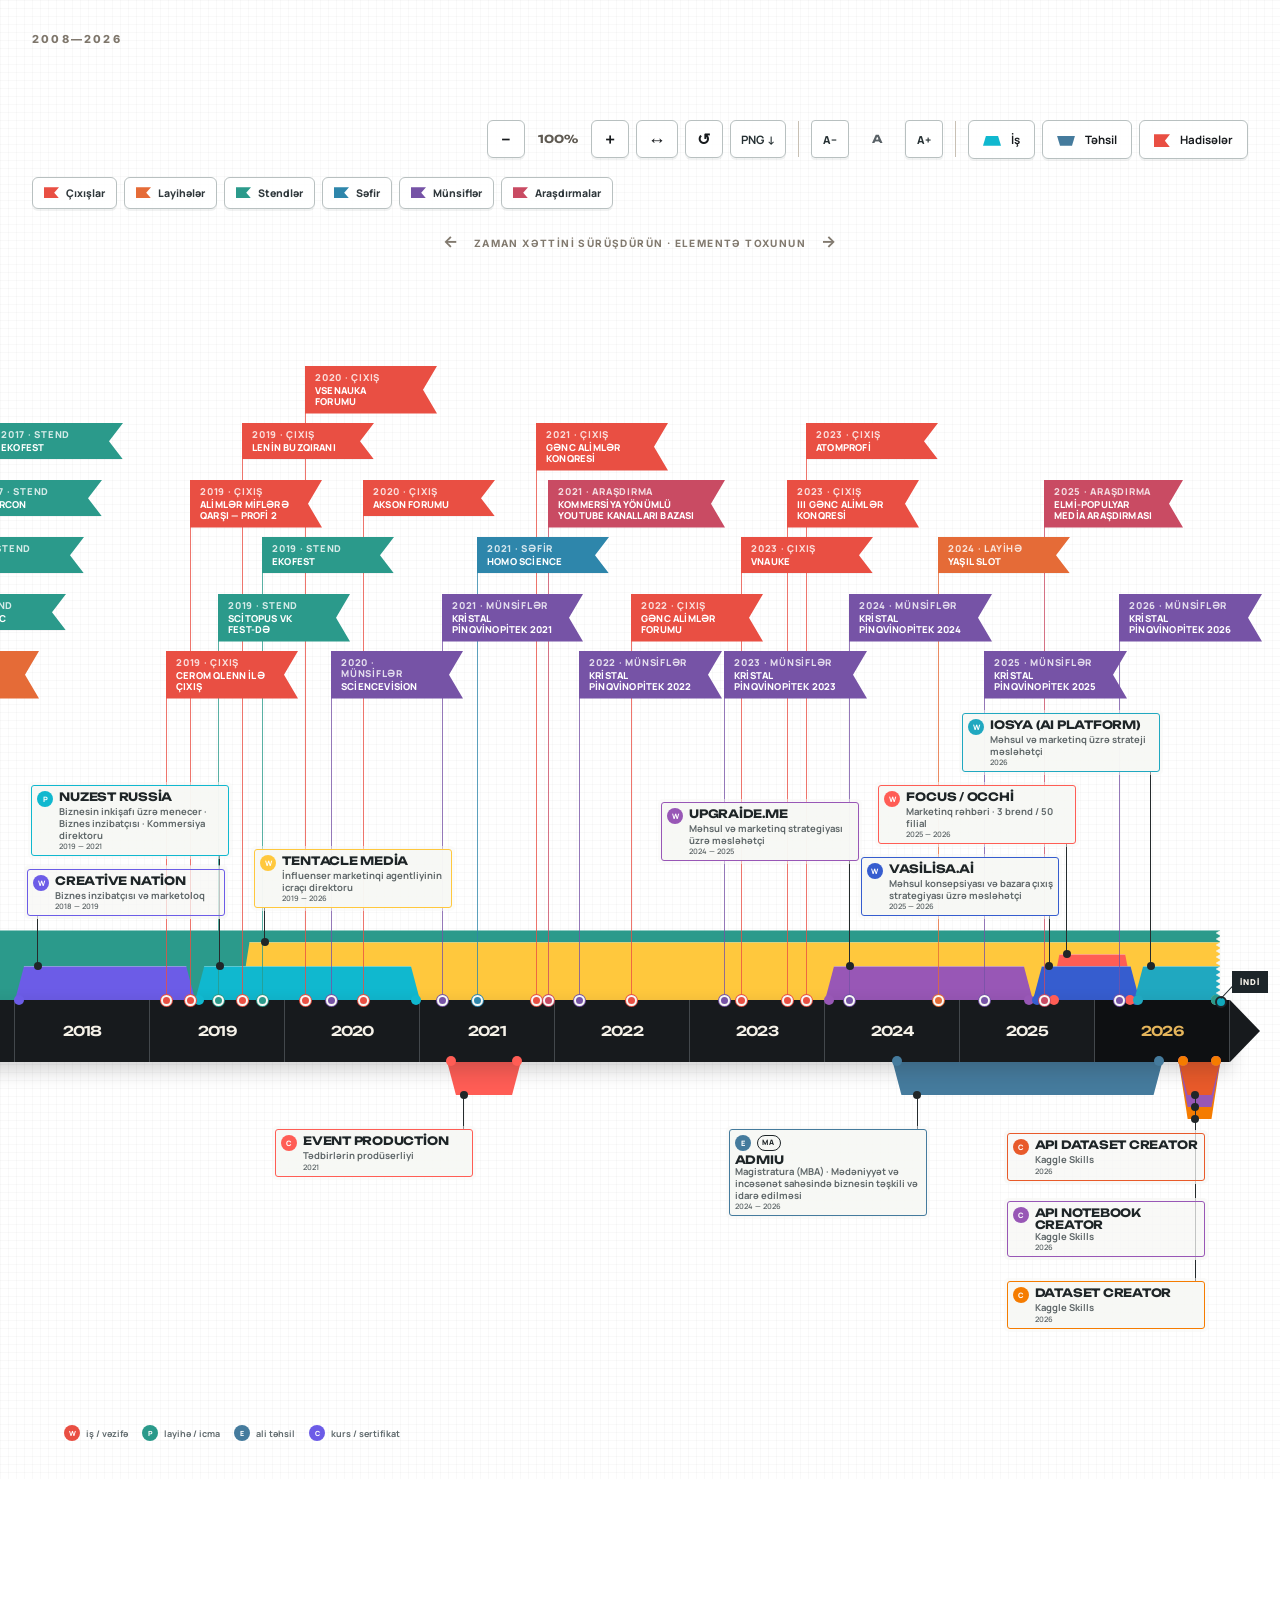
==== chronicle-az.html @ 8e6a75f8 "Preserve Tableau chronicle palette" ====
<!doctype html> <html lang="az"><head><meta charset="utf-8"><meta name="viewport" content="width=device-width,initial-scale=1"><link href="assets/bc0bc92da5d041c7f7.css" rel="stylesheet"><style>:root{--ink:#171a1d;--dark:#171a1d;--paper:#f7f8f5;--paper-2:#edf0ed;--cobalt:#2956a3;--ochre:#d19a2a;--sage:#77927d;--brick:#b95c43;--plum:#66526f;--sky:#769bb6;--grid:rgba(25,58,70,.045);--axis-y:560px}*{box-sizing:border-box}html{scroll-behavior:smooth}body{margin:0;background:var(--paper);color:var(--ink);font-family:Manrope,Arial,sans-serif}a{color:inherit}button{font-family:inherit}.hero{min-height:450px;background:var(--dark);color:#f7f8f5;display:grid;grid-template-columns:1.05fr 1fr;grid-template-rows:1fr auto;padding:58px clamp(24px,5vw,84px) 32px;gap:40px 8vw;position:relative;overflow:hidden}.hero:after{content:"";position:absolute;width:360px;height:360px;border:1px solid rgba(255,255,255,.12);border-radius:50%;right:-110px;top:-145px;box-shadow:0 0 0 55px rgba(255,255,255,.025),0 0 0 56px rgba(255,255,255,.09)}.hero__identity{display:flex;align-items:center;gap:30px;z-index:1}.portrait-wrap{position:relative;flex:0 0 auto}.portrait{width:140px;height:140px;object-fit:cover;border-radius:50%;filter:grayscale(1);border:7px solid rgba(255,255,255,.09)}.status-dot{width:22px;height:22px;background:#95b997;border:5px solid var(--dark);border-radius:50%;position:absolute;right:6px;bottom:10px}.eyebrow{margin:0 0 14px;font-size:11px;letter-spacing:.2em;font-weight:800;color:#d7aa54}.eyebrow--dark{color:#7e766b}h1{font:700 clamp(42px,5vw,76px)/.94 Unbounded,sans-serif;letter-spacing:-.05em;margin:0}.hero__role{font-size:15px;color:#aeb8ba;margin:19px 0 0}.hero__pitch{align-self:center;z-index:1}.hero__pitch>p{font-size:clamp(20px,2vw,29px);line-height:1.45;margin:0 0 30px}.hero__pitch b{color:#e1b55e}.contact-row{display:flex;gap:20px;flex-wrap:wrap}.contact-row a{font-size:12px;text-decoration:none;border-bottom:1px solid #607074;padding-bottom:4px;color:#c7cecf}.contact-row a:hover{color:#fff;border-color:#fff}.hero__meta{grid-column:1/-1;border-top:1px solid #49565a;padding-top:24px;display:flex;justify-content:space-between;text-transform:uppercase;font-size:10px;letter-spacing:.16em;color:#aeb8ba;z-index:1}.map-section{position:relative;padding:58px 0 38px;background-color:var(--paper);background-image:linear-gradient(var(--grid) 1px,transparent 1px),linear-gradient(90deg,var(--grid) 1px,transparent 1px),linear-gradient(rgba(25,58,70,.018) 1px,transparent 1px),linear-gradient(90deg,rgba(25,58,70,.018) 1px,transparent 1px);background-size:24px 24px,24px 24px,6px 6px,6px 6px;overflow:hidden}.chronicle-switcher{margin:0 clamp(24px,5vw,84px) 28px;display:flex;flex-direction:column;align-items:stretch;gap:7px;width:168px}.chronicle-switcher>span{margin:0 0 3px;font:800 10px Unbounded;letter-spacing:.12em;text-transform:uppercase;color:#746d64}.chronicle-switcher a{padding:9px 12px;border:1px solid #b8c0c0;border-radius:6px;background:rgba(255,255,255,.82);box-shadow:0 2px 0 rgba(29,37,41,.06);color:#30383c;text-decoration:none;font:750 10.5px Manrope}.chronicle-switcher a:hover{background:#fff;border-color:#80786d}.chronicle-switcher a.active{border-color:#1d2529;background:#1d2529;color:#f7f8f5}.section-heading{padding:0 clamp(24px,5vw,84px);display:flex;justify-content:space-between;align-items:flex-start;gap:30px}.profile-card h2,.section-heading h2{font:700 clamp(32px,4.2vw,60px)/1.02 Unbounded,sans-serif;letter-spacing:-.05em;margin:0}.map-section .section-heading h2{font-size:clamp(28px,3.2vw,45px)}.control-deck{display:flex;flex-direction:column;align-items:flex-end;gap:8px;width:min(760px,62vw)}.control-row{width:100%}.control-row--primary{display:grid;grid-template-columns:max-content minmax(26px,1fr) max-content;align-items:center;column-gap:12px}.control-row--primary:after{content:"";grid-column:2;grid-row:1;justify-self:center;width:1px;height:36px;background:#c8c0b4}.controls,.zoom-controls{display:flex;gap:7px;align-items:center;flex-wrap:wrap}.control-row--primary .zoom-controls{grid-column:1}.control-row--primary .controls{grid-column:3;justify-content:flex-end}.filter,.reset-view,.zoom-controls button{border:1px solid #b8c0c0;background:rgba(255,255,255,.82);border-radius:6px;padding:11px 14px;font:700 11.5px Manrope;color:var(--ink);cursor:pointer;box-shadow:0 2px 0 rgba(29,37,41,.06)}.filter:hover,.reset-view:hover,.zoom-controls button:hover{background:#fff;border-color:#80786d}.filter:not(.active){opacity:.35}.filter-icon{display:inline-block;width:18px;height:10px;margin-right:8px;vertical-align:middle;background:#10b8cf;clip-path:polygon(3px 0,calc(100% - 3px) 0,100% 100%,0 100%)}.filter-icon--education{background:#457b9d;clip-path:polygon(0 0,100% 0,calc(100% - 3px) 100%,3px 100%)}.filter-icon--event{width:16px;height:13px;background:#e94f43;clip-path:polygon(0 0,100% 0,68% 50%,100% 100%,0 100%)}.zoom-controls{padding-right:0}.zoom-controls button{font-size:18px;line-height:1;min-width:38px;min-height:38px;padding:7px 11px}.zoom-controls output{min-width:52px;text-align:center;font:700 11px Unbounded;color:#5f5a52}.reset-view{font-size:16px!important}.map-instructions{font-size:10px;letter-spacing:.14em;text-transform:uppercase;font-weight:700;color:#81796e;text-align:center;margin:22px 0 8px}.map-instructions span{font-size:16px;margin:0 11px}.timeline-viewport{overflow-x:auto;overflow-y:hidden;scrollbar-width:thin;scrollbar-color:#8e867b #ddd5c8;cursor:grab;outline:0;scroll-behavior:auto;overscroll-behavior-x:contain}.timeline-viewport.dragging{cursor:grabbing}.timeline{position:relative;height:900px;margin:0 36px;transition:none}.timeline__grid{position:absolute;inset:0;background-image:linear-gradient(90deg,transparent calc(100% - 1px),rgba(29,37,41,.09) 0);background-size:var(--year-width,130px) 100%;pointer-events:none}.year-axis{position:absolute;left:0;right:0;top:var(--axis-y);height:62px;background:var(--dark);color:#f5f1e8;display:flex;z-index:25;box-shadow:0 8px 20px rgba(23,26,29,.2)}.year-axis:after{content:"";position:absolute;right:-30px;top:0;border-top:31px solid transparent;border-bottom:31px solid transparent;border-left:30px solid var(--dark)}.year{flex:0 0 var(--year-width,130px);min-width:0;border-right:1px solid #43484c;display:flex;align-items:center;justify-content:center;font:600 var(--year-font-size,13.5px) Unbounded;letter-spacing:-.06em;white-space:nowrap;overflow:visible}.year.current{background:#0e1012;color:#e5b55b;position:relative;justify-content:center;padding-left:0}.year.current:after{content:none}.education-layer,.milestone-layer,.work-layer{position:absolute;inset:0;pointer-events:none}.timeline-item{position:absolute;border:0;cursor:pointer;pointer-events:auto;appearance:none;transition:filter .18s ease,opacity .18s ease}.timeline-item.hidden{opacity:0;pointer-events:none}.education-file,.work-file{--band-height:calc(34px + (var(--lane) * 12px));height:var(--band-height);padding:0;background:0 0;overflow:visible;z-index:auto;text-align:left;pointer-events:none}.education-file .edge-dot,.education-file .item-label,.education-file .ribbon-fill,.work-file .edge-dot,.work-file .item-label,.work-file .ribbon-fill{pointer-events:auto}.work-file{top:calc(var(--axis-y) - var(--band-height))}.education-file{top:calc(var(--axis-y) + 61px)}.ribbon-fill{position:absolute;inset:0;background:var(--file-color);clip-path:polygon(9px 0,calc(100% - 9px) 0,100% 100%,0 100%);box-shadow:inset 0 1px rgba(255,255,255,.4);z-index:calc(12 - var(--lane));transition:transform .2s ease,filter .2s ease}.work-file.ongoing .ribbon-fill{clip-path:polygon(9px 0,100% 0,100% 100%,0 100%)}.work-file.ongoing .ribbon-fill:after{content:"";position:absolute;top:0;right:-1px;width:5px;height:100%;background-image:url("data:image/svg+xml,%3Csvg xmlns='http://www.w3.org/2000/svg' width='5' height='6' viewBox='0 0 5 6'%3E%3Cpath d='M5 0L0 3L5 6Z' fill='%23f7f8f5' stroke='%23f7f8f5' stroke-width='.35' stroke-linejoin='round'/%3E%3C/svg%3E");background-size:5px 6px;background-repeat:repeat-y;pointer-events:none}.education-file .ribbon-fill{clip-path:polygon(0 0,100% 0,calc(100% - 9px) 100%,9px 100%)}.education-file.ongoing .ribbon-fill{clip-path:polygon(0 0,100% 0,100% 100%,9px 100%)}.edge-dot{position:absolute;width:10px;height:10px;border-radius:50%;background:var(--file-color);bottom:-5px;z-index:31;transition:transform .2s ease}.edge-dot--start{left:-1px}.edge-dot--end{right:-1px}.education-file .edge-dot{top:-5px;bottom:auto}.leader{position:absolute;left:var(--leader-x,28px);border-left:1px solid #252b2d;z-index:39;pointer-events:none;transition:transform .2s ease}.leader-dot{position:absolute;left:calc(var(--leader-x,28px) - 3.5px);width:8px;height:8px;border-radius:50%;background:#202628;z-index:45;pointer-events:none;transition:transform .2s ease}.work-file .leader{top:auto;bottom:var(--band-height);height:calc(var(--label-base,0px) + 34px + var(--label-rise))}.work-file .leader-dot{top:auto;bottom:calc(var(--band-height) - 4px)}.education-file .leader{top:var(--band-height);height:calc(var(--label-base,0px) + 34px + var(--label-rise))}.education-file .leader-dot{top:calc(var(--band-height) - 4px)}.item-label{position:absolute;left:var(--label-left,20px);bottom:calc(var(--band-height) + var(--label-base,0px) + 34px + var(--label-rise));display:grid;grid-template-columns:16px minmax(0,1fr);column-gap:6px;align-items:start;width:198px;color:#1e2527;padding:3px 5px;background:rgba(247,248,245,.94);border:1px solid var(--file-color);box-shadow:0 0 0 3px rgba(247,248,245,.92);z-index:40;isolation:isolate;overflow:visible;pointer-events:auto;transition:transform .2s ease}.education-file .item-label{top:calc(var(--band-height) + var(--label-base,0px) + 34px + var(--label-rise));bottom:auto}.item-type{grid-column:1;grid-row:1;display:grid;place-items:center;width:16px;height:16px;border-radius:50%;margin:0;background:var(--file-color);color:#fff;font:800 7.4px Manrope}.degree-badge{grid-column:2;grid-row:1;justify-self:start;align-self:center;border:1px solid #1e2527;border-radius:9px;padding:1px 4px;background:rgba(247,248,245,.96);font:800 7px/1 Manrope;letter-spacing:.08em;color:#1e2527}.item-label.has-degree strong{grid-column:1/-1;grid-row:2;margin-top:3px}.item-label.has-degree small{grid-column:1/-1;grid-row:3;margin-top:0}.item-label strong{grid-column:2;grid-row:1;min-width:0;font:700 11.5px/1.06 Unbounded;letter-spacing:-.02em;text-transform:uppercase}.item-label small{grid-column:2;grid-row:2;display:block;margin:-1px 0 0;color:#5f6769}.item-role{display:block;font:650 9.5px/1.22 Manrope}.item-period{display:block;margin-top:1px;font:600 7.5px/1.2 Manrope}.work-file.label-hover .edge-dot,.work-file.label-hover .ribbon-fill,.work-file:hover .edge-dot,.work-file:hover .ribbon-fill{filter:saturate(1.12) brightness(1.03);transform:translateY(-4px)}.work-file.label-hover .item-label,.work-file.label-hover .leader,.work-file.label-hover .leader-dot,.work-file:hover .item-label,.work-file:hover .leader,.work-file:hover .leader-dot{transform:translateY(-4px)}.education-file.label-hover .edge-dot,.education-file.label-hover .leader,.education-file.label-hover .ribbon-fill,.education-file:hover .edge-dot,.education-file:hover .leader,.education-file:hover .ribbon-fill{filter:saturate(1.12) brightness(1.03);transform:translateY(4px)}.education-file.label-hover .item-label,.education-file.label-hover .leader,.education-file.label-hover .leader-dot,.education-file:hover .item-label,.education-file:hover .leader,.education-file:hover .leader-dot{transform:translateY(4px)}.side-project-file{top:calc(var(--axis-y) - 13px);height:12px;padding:0;background:0 0;overflow:visible;z-index:17;text-align:left}.project-thread-line{position:absolute;left:5px;right:5px;top:6px;height:2px;background:repeating-linear-gradient(90deg,var(--file-color) 0 8px,transparent 8px 13px);opacity:.82;transition:transform .2s ease,opacity .2s ease}.side-project-dot{position:absolute;top:2px;width:10px;height:10px;border-radius:50%;background:var(--paper);border:2px solid var(--file-color);z-index:2;transition:transform .2s ease}.side-project-dot--start{left:-1px}.side-project-dot--end{right:-1px}.project-thread-tag{position:absolute;left:0;bottom:12px;display:flex;align-items:baseline;gap:6px;padding:2px 5px 3px 6px;border-left:2px solid var(--file-color);background:rgba(247,248,245,.9);color:#266f69;white-space:nowrap;z-index:3;transition:transform .2s ease}.project-thread-tag strong{font:750 8.5px/1 Unbounded;text-transform:uppercase}.project-thread-tag small{font:700 7.2px/1 Manrope;letter-spacing:.04em}.side-project-file.legend-hover .project-thread-line,.side-project-file.legend-hover .project-thread-tag,.side-project-file.legend-hover .side-project-dot,.side-project-file:hover .project-thread-line,.side-project-file:hover .project-thread-tag,.side-project-file:hover .side-project-dot{transform:translateY(-3px)}.side-project-file.legend-hover .project-thread-line,.side-project-file:hover .project-thread-line{opacity:1}.event-pin{top:var(--pin-top);height:calc(var(--axis-y) - var(--pin-top));width:1px;padding:0;background:0 0;overflow:visible;z-index:auto}.event-line{position:absolute;left:0;top:calc(var(--flag-height,36px) - 1px);bottom:0;width:1px;background:var(--pin-color);opacity:.78;z-index:9;pointer-events:none;transition:transform .18s ease,filter .15s ease}.event-dot{position:absolute;left:-5px;bottom:-6px;width:11px;height:11px;border-radius:50%;background:var(--pin-color);border:2px solid var(--paper);box-shadow:0 0 0 1px var(--pin-color);z-index:52;pointer-events:auto;transition:transform .18s ease,filter .18s ease}.event-flag{position:absolute;top:0;left:0;width:var(--flag-width,132px);min-height:36px;padding:6px 18px 6px 10px;background:var(--pin-color);color:#fff;font:750 8.7px/1.18 Manrope;letter-spacing:.02em;text-transform:uppercase;text-align:left;clip-path:polygon(0 0,100% 0,calc(100% - 14px) 50%,100% 100%,0 100%);filter:drop-shadow(0 2px 2px rgba(29,37,41,.12));z-index:30;transition:transform .18s ease,filter .15s ease}.event-flag:before{content:none}.event-kind{display:block;color:rgba(255,255,255,.8);font-size:9.5px;letter-spacing:.08em;margin-bottom:2px}.event-flag>span{display:block;white-space:normal}.event-pin:hover .event-dot,.event-pin:hover .event-flag,.event-pin:hover .event-line{transform:translateY(-4px)}.event-pin:hover .event-flag{filter:saturate(1.12) brightness(1.04) drop-shadow(0 4px 3px rgba(29,37,41,.18))}.event-pin:hover .event-dot{filter:saturate(1.12) brightness(1.04)}.now-marker{position:absolute;top:calc(var(--axis-y) - 29px);height:29px;border-left:0;z-index:32;pointer-events:none}.now-marker:before{content:"";position:absolute;top:25px;left:-5px;width:8px;height:8px;background:#10a9bc;border:2px solid #1d2529;border-radius:50%}.now-marker:after{content:"";position:absolute;top:27px;left:1px;width:17px;border-top:1px solid #1d2529;transform:rotate(-47deg);transform-origin:left center}.now-marker span{position:absolute;top:0;left:12px;background:#1d2529;color:#f5f1e8;padding:6px 8px;font-size:8px;font-weight:800;letter-spacing:.12em;white-space:nowrap}.flag-filters{width:max-content;max-width:100%;padding:0;display:flex;align-items:center;justify-content:flex-end;gap:7px;flex-wrap:wrap}.flag-filters__label{margin-right:3px;font:800 9px Unbounded;letter-spacing:.12em;text-transform:uppercase;color:#677078}.event-filter{border:1px solid #b8c0c0;background:rgba(255,255,255,.82);color:#30383c;border-radius:6px;padding:8px 11px;font:750 10.5px Manrope;cursor:pointer;box-shadow:0 2px 0 rgba(29,37,41,.06);transition:background .18s,border-color .18s,opacity .18s}.event-filter:hover{background:#fff;border-color:#80786d}.event-filter:before{content:"";display:inline-block;width:15px;height:11px;margin-right:7px;vertical-align:-1px;background:var(--kind-color);clip-path:polygon(0 0,100% 0,68% 50%,100% 100%,0 100%)}.event-filter:not(.active){opacity:.35;filter:grayscale(.75)}.item-label:after{content:"";position:absolute;left:calc(var(--leader-x) - var(--label-left));width:1px;height:4px;background:#252b2d;z-index:1;pointer-events:none}.work-file .item-label:after{bottom:-4px}.education-file .item-label:after{top:-4px}.item-label strong{font-size:calc(11.5px * var(--map-font-scale,1))}.item-role{font-size:calc(9.5px * var(--map-font-scale,1))}.item-period{font-size:calc(7.5px * var(--map-font-scale,1))}.event-flag{font-size:calc(9.5px * var(--map-font-scale,1))}.event-kind{font-size:calc(9.5px * var(--map-font-scale,1))}.map-font-controls{position:absolute;right:clamp(18px,3vw,48px);bottom:48px;display:flex;align-items:center;gap:5px;padding:6px;background:rgba(247,248,245,.94);border:1px solid #b8c0c0;border-radius:7px;box-shadow:0 3px 12px rgba(29,37,41,.1);z-index:35}.map-font-controls button{border:0;background:0 0;color:#273134;min-width:34px;height:30px;border-radius:4px;font:800 12px Manrope;cursor:pointer}.map-font-controls button:hover{background:#e8e2d7}.map-font-controls output{min-width:46px;text-align:center;font:800 11px Unbounded;color:#596166}.item-label:after{content:"";position:absolute;left:calc(var(--leader-x) - var(--label-left));width:1px;height:3px;background:#252b2d;z-index:2;pointer-events:none}.work-file .item-label:after{bottom:-3px}.education-file .item-label:after{top:-3px}.item-label:hover{z-index:80}.timeline-item:has(.item-label:hover){z-index:70}.degree-badge,.item-type{position:relative;cursor:default}.degree-badge:after,.item-type:after{content:attr(data-tooltip);position:absolute;left:50%;bottom:calc(100% + 7px);transform:translate(-50%,3px);width:max-content;max-width:150px;padding:5px 7px;border-radius:4px;background:#202628;color:#f7f8f5;font:700 8px/1.15 Manrope;letter-spacing:.02em;opacity:0;pointer-events:none;transition:opacity .14s ease,transform .14s ease;z-index:100}.degree-badge:hover:after,.item-type:hover:after{opacity:1;transform:translate(-50%,0)}.item-label strong{font-size:calc(11.5px * var(--map-font-scale,1))}.item-role{font-size:calc(9.5px * var(--map-font-scale,1))}.item-period{font-size:calc(7.5px * var(--map-font-scale,1))}.event-flag{font-size:calc(9.5px * var(--map-font-scale,1))}.event-kind{font-size:calc(9.5px * var(--map-font-scale,1))}.map-font-controls{position:absolute;right:clamp(18px,3vw,48px);bottom:48px;display:flex;align-items:center;gap:5px;padding:6px;background:rgba(247,248,245,.94);border:1px solid #b8c0c0;border-radius:7px;box-shadow:0 3px 12px rgba(29,37,41,.1);z-index:35}.map-font-controls button{border:0;background:0 0;color:#273134;min-width:34px;height:30px;border-radius:4px;font:800 12px Manrope;cursor:pointer}.map-font-controls button:hover{background:#e8e2d7}.map-font-controls output{min-width:46px;text-align:center;font:800 11px Unbounded;color:#596166}.map-key{display:flex;gap:14px;flex-wrap:wrap;padding:10px clamp(24px,5vw,84px) 18px;color:#606a6d;font:700 9px/1.25 Manrope}.map-key span{display:flex;align-items:center;gap:6px}.map-key i{display:grid;place-items:center;width:16px;height:16px;border-radius:50%;background:#4e82b8;color:#fff;font:800 7px Manrope;font-style:normal}.map-key span:first-child i{background:#e94f43}.map-key span:nth-child(2) i{background:#2b9a8b}.map-key span:nth-child(3) i{background:#457b9d}.map-key span:nth-child(4) i{background:#6c5ce7}.numbers{display:grid;grid-template-columns:repeat(4,1fr);background:var(--dark);color:#f7f8f5;padding:0 clamp(24px,5vw,84px)}.numbers article{padding:52px 28px;border-right:1px solid #4b585d}.numbers article:last-child{border:0}.numbers strong{display:block;font:700 clamp(30px,3vw,48px) Unbounded;color:#dfb15a;letter-spacing:-.05em}.numbers span{font-size:12px;color:#aeb8ba;line-height:1.5}.profile-grid{padding:90px clamp(24px,5vw,84px);display:grid;grid-template-columns:1.35fr .85fr .8fr;gap:16px}.profile-card{background:#fbf8f1;padding:40px;min-height:410px;border:1px solid #ded6ca}.profile-card--lead p:not(.eyebrow){max-width:680px;line-height:1.75;color:#595650}.chips{display:flex;gap:7px;flex-wrap:wrap;margin-top:35px}.chips span{border:1px solid #cfc6b9;border-radius:4px;padding:8px 12px;font-size:10px;font-weight:700}.big-list{list-style:none;margin:10px 0 0;padding:0}.big-list li{display:flex;align-items:center;gap:18px;padding:18px 0;border-bottom:1px solid #ded6ca}.big-list b{font:600 13px Unbounded;color:var(--cobalt)}.big-list span{font-weight:700;font-size:13px}.profile-card--accent{background:var(--dark);color:#fff;display:flex;flex-direction:column;border-color:var(--dark)}.profile-card--accent h3{font:700 28px/1.1 Unbounded;margin:10px 0}.profile-card--accent p:not(.eyebrow){font-size:13px;line-height:1.7}.arrow-link{margin-top:auto;font-size:12px;font-weight:800;text-decoration:none;border-bottom:1px solid currentColor;width:max-content;padding-bottom:4px}.projects-section{padding:30px 0 100px}.project-list{margin-top:50px;border-top:1px solid #c9c0b4}.project-row{display:grid;grid-template-columns:70px 1fr 1.5fr 30px;gap:25px;align-items:center;text-decoration:none;padding:28px clamp(24px,5vw,84px);border-bottom:1px solid #c9c0b4;transition:.2s background}.project-row:hover{background:#dfc27c}.project-row>b{font:600 12px Unbounded;color:#81796e}.project-row h3{font:700 20px Unbounded;margin:0}.project-row p{font-size:12px;color:#625d56}.project-row span{font-size:22px}.resume-band{margin:0 clamp(24px,5vw,84px) 90px;display:grid;grid-template-columns:1.35fr repeat(2,1fr);border-top:1px solid #c9c0b4;border-left:1px solid #c9c0b4;background:#fbf8f1}.resume-band article{min-height:190px;padding:28px;border-right:1px solid #c9c0b4;border-bottom:1px solid #c9c0b4}.resume-band__lead{grid-row:span 3;display:flex;flex-direction:column;justify-content:center;background:var(--dark);color:#f7f8f5}.resume-band__lead .eyebrow{color:#d7aa54}.resume-band__lead h2{font:700 clamp(25px,3vw,42px)/1.05 Unbounded;margin:0 0 18px;letter-spacing:-.045em}.resume-band__lead p:last-child{color:#aeb8ba;line-height:1.55}.resume-band article>span{display:block;font-size:8px;font-weight:800;letter-spacing:.18em;color:#837b70;margin-bottom:20px}.resume-band article>strong{display:block;font:700 clamp(20px,2.3vw,32px)/1.05 Unbounded;letter-spacing:-.04em}.resume-band article>p{font-size:11px;line-height:1.55;color:#625d56;margin:14px 0 0}footer{background:var(--dark);color:#9ca7a9;display:flex;justify-content:space-between;padding:28px clamp(24px,5vw,84px);font-size:10px;letter-spacing:.06em}.detail-panel{position:fixed;left:50%;top:50%;width:min(640px,calc(100vw - 32px));max-height:min(760px,calc(100vh - 40px));background:#f9f5ec;z-index:1001;padding:48px 52px;border:1px solid #8e867b;border-top:9px solid var(--cobalt);border-radius:4px;transform:translate(-50%,-45%) scale(.96);opacity:0;pointer-events:none;transition:.25s;box-shadow:0 26px 70px rgba(18,25,28,.32);overflow:auto}.detail-panel:before{content:"ARCHIVE / DETAIL";position:absolute;right:52px;top:18px;font:700 8px Unbounded;letter-spacing:.15em;color:#8a8175}.detail-panel.open{transform:translate(-50%,-50%) scale(1);opacity:1;pointer-events:auto}.detail-panel__close{position:absolute;right:18px;top:30px;border:1px solid #bcb4a8;background:#fffaf1;width:32px;height:32px;border-radius:50%;font-size:23px;line-height:1;cursor:pointer}.detail-panel__type{font-size:9px;letter-spacing:.16em;font-weight:800;color:var(--brick);text-transform:uppercase}.detail-panel h2{font:700 30px/1.08 Unbounded;margin:15px 0;max-width:85%}.detail-panel__period{color:#777067;font-size:11px}.detail-panel__role{font-weight:800;font-size:14px;border-top:1px solid #d3cabe;padding-top:18px}.detail-panel ul{padding-left:18px;line-height:1.65;font-size:13px;color:#4d4a45}.detail-panel .arrow-link{display:block;margin-top:26px}.scrim{position:fixed;inset:0;background:rgba(20,29,33,.57);backdrop-filter:blur(2px);z-index:1000;opacity:0;pointer-events:none;transition:.25s}.scrim.show{opacity:1;pointer-events:auto}@media(max-width:1000px){.hero{grid-template-columns:1fr}.hero__meta{grid-column:1}.profile-grid{grid-template-columns:1fr 1fr}.profile-card--lead{grid-column:1/-1}.numbers{grid-template-columns:1fr 1fr}.section-heading{align-items:flex-start;flex-direction:column}.control-deck{width:100%}.resume-band{grid-template-columns:1fr 1fr}.resume-band__lead{grid-column:1/-1;grid-row:auto;min-height:250px}}@media(max-width:640px){.hero{padding-top:35px}.hero__identity{align-items:flex-start;gap:18px}.portrait{width:86px;height:86px;border-width:4px}h1{font-size:34px}.hero__pitch>p{font-size:18px}.hero__meta{display:grid;grid-template-columns:1fr 1fr;gap:12px}.controls{flex-wrap:wrap}.zoom-controls{border-left:0;padding-left:0}.numbers,.profile-grid,.resume-band{grid-template-columns:1fr}.numbers article{border-right:0;border-bottom:1px solid #4b585d;padding-left:0}.profile-card{padding:28px;min-height:auto}.profile-card--lead{grid-column:auto}.project-row{grid-template-columns:38px 1fr 25px}.project-row p{display:none}.project-row h3{font-size:15px}.timeline{margin-left:14px}.detail-panel{padding:48px 26px 32px}.map-instructions{text-align:left;padding-left:24px}.resume-band__lead{grid-column:auto}}@media(prefers-reduced-motion:reduce){*{scroll-behavior:auto!important;transition:none!important}}.control-deck{width:max-content;max-width:72vw;margin-left:auto}.control-row--primary{width:max-content;grid-template-columns:max-content 1px max-content 1px max-content;margin-left:auto}.control-row--primary:after{content:none}.control-divider{width:1px;height:36px;background:#c8c0b4}.control-row--primary .controls,.control-row--primary .zoom-controls{grid-column:auto}.control-row--primary .controls{justify-content:flex-end}.map-font-controls{position:static;display:flex;align-items:center;gap:5px;padding:0;background:0 0;border:0;box-shadow:none;z-index:35}.map-font-controls button{border:0;background:0 0;color:#273134;min-width:34px;height:30px;border-radius:4px;font:800 12px Manrope;cursor:pointer}.map-font-controls button:hover{background:#e8e2d7}.map-font-controls output{min-width:46px;text-align:center;font:800 11px Unbounded;color:#596166}.zoom-controls .download-png{border:1px solid #b8c0c0;background:rgba(255,255,255,.82);border-radius:6px;padding:7px 10px;min-width:auto;min-height:38px;color:#273134;font:700 11.5px Manrope;letter-spacing:.02em;cursor:pointer;box-shadow:0 2px 0 rgba(29,37,41,.06);display:inline-grid;place-items:center;text-decoration:none}.zoom-controls .download-png:hover{background:#fff;border-color:#80786d}.zoom-controls .download-png:disabled{opacity:.6;cursor:wait}.is-exporting .chronicle-switcher,.is-exporting .control-deck,.is-exporting .map-instructions{display:none!important}.year{cursor:pointer;transition:background .18s,color .18s}.year:hover{background:#343a3d;color:#fff}.event-pin.year-hover .event-dot,.event-pin.year-hover .event-flag,.event-pin.year-hover .event-line,.event-pin:hover .event-dot,.event-pin:hover .event-flag,.event-pin:hover .event-line{transform:translateY(-4px)}.event-pin.year-hover .event-flag,.event-pin:hover .event-flag{filter:saturate(1.12) brightness(1.04) drop-shadow(0 4px 3px rgba(29,37,41,.18))}.event-pin.year-hover .event-dot,.event-pin:hover .event-dot{filter:saturate(1.12) brightness(1.04)}.event-title--penguin{line-height:1.18}.event-title--penguin>span{display:block;white-space:nowrap;font-size:calc(7.7px * var(--map-font-scale,1));letter-spacing:.01em}.work-file.year-hover .edge-dot,.work-file.year-hover .ribbon-fill{filter:saturate(1.12) brightness(1.03);transform:translateY(-4px)}.work-file.year-hover .item-label,.work-file.year-hover .leader,.work-file.year-hover .leader-dot{transform:translateY(-4px)}.education-file.year-hover .edge-dot,.education-file.year-hover .ribbon-fill{filter:saturate(1.12) brightness(1.03);transform:translateY(4px)}.education-file.year-hover .item-label,.education-file.year-hover .leader,.education-file.year-hover .leader-dot{transform:translateY(4px)}.milestone-layer{z-index:36}.event-pin{z-index:auto}.event-line{width:1px;background:var(--pin-color);opacity:.78;z-index:1}.event-flag{z-index:10}.event-dot{z-index:20}.event-flag{padding-right:30px}.work-file.ongoing .ribbon-fill:after{background-image:url("data:image/svg+xml,%3Csvg xmlns='http://www.w3.org/2000/svg' width='5' height='6' viewBox='0 0 5 6'%3E%3Cpath d='M5 0L0 3L5 6Z' fill='%23f7f8f5' stroke='%23f7f8f5' stroke-width='.35' stroke-linejoin='round'/%3E%3C/svg%3E");background-size:5px 6px;background-repeat:repeat-y}.edge-dot{z-index:31;pointer-events:auto}.leader-dot{z-index:45}.event-dot{z-index:70}.degree-badge{min-width:24px;height:16px;box-sizing:border-box;display:grid;place-items:center;padding:0;font-size:7.4px}.item-label{border-radius:3px;box-shadow:none}.item-label:after{content:none}.label-halo{position:absolute;left:calc(var(--label-left,20px) - 3px);bottom:calc(var(--band-height) + var(--label-base,0px) + 31px + var(--label-rise));width:calc(var(--label-width,210px) + 6px);height:calc(var(--label-height,56px) + 6px);background:rgba(247,248,245,.92);border-radius:5px;z-index:38;pointer-events:none}.education-file .label-halo{top:calc(var(--band-height) + var(--label-base,0px) + 31px + var(--label-rise));bottom:auto}.flag-filters{width:max-content;margin-left:auto;justify-content:flex-end}.map-font-controls button{border:1px solid #b8c0c0;background:rgba(255,255,255,.82);box-shadow:0 2px 0 rgba(29,37,41,.06);min-width:38px;height:38px;font-size:11px}.map-font-controls button:hover{background:#fff;border-color:#80786d}.section-heading{align-items:flex-start;padding-left:clamp(24px,5vw,84px)}.control-deck{flex:1 1 560px;width:auto;max-width:min(900px,100%);min-width:0}.control-row--primary{width:max-content;max-width:100%;grid-template-columns:max-content 1px max-content 1px max-content;margin-left:auto}.control-row--primary .controls{min-width:0;flex-wrap:wrap}.flag-filters{width:100%;max-width:100%;margin:10px 0 0;justify-content:flex-end;align-content:flex-start}.event-filter{flex:0 0 auto}@media(max-width:1180px){.control-row--primary{grid-template-columns:max-content 1px max-content minmax(0,1fr)}.control-row--primary .control-divider:nth-of-type(2){display:none}}@media(max-width:820px){.chronicle-switcher{width:auto;margin:0 24px 22px;flex-direction:row;flex-wrap:wrap}.section-heading{padding-left:clamp(24px,5vw,84px)}.control-row--primary{display:flex;justify-content:flex-start;flex-wrap:wrap}.control-divider{display:none!important}.control-deck{flex-basis:100%}.flag-filters{justify-content:flex-start}}@media(max-width:1500px){.section-heading{flex-direction:column;gap:18px}.control-deck{align-self:stretch;max-width:none;width:100%;margin-left:0}.control-row--primary{width:max-content;margin-left:0;grid-template-columns:max-content 1px max-content 1px max-content}.flag-filters{justify-content:flex-start}}.timeline,.timeline-viewport{background-color:transparent!important;background-image:none!important}.timeline__grid{display:none!important}.timeline,.timeline-viewport{background-color:transparent!important;background-image:none!important}.timeline__grid{display:none!important}.timeline,.timeline-viewport{background-color:var(--paper);background-image:linear-gradient(var(--grid) 1px,transparent 1px),linear-gradient(90deg,var(--grid) 1px,transparent 1px),linear-gradient(rgba(25,58,70,.018) 1px,transparent 1px),linear-gradient(90deg,rgba(25,58,70,.018) 1px,transparent 1px);background-size:24px 24px,24px 24px,6px 6px,6px 6px}.timeline__grid{left:var(--timeline-gutter,72px);right:var(--timeline-end-gutter,var(--timeline-gutter,72px))}.year-axis{left:var(--timeline-gutter,72px);right:var(--timeline-end-gutter,var(--timeline-gutter,72px))}.label-halo{display:block}.item-label{padding:5px 5px 4px}.timeline,.timeline-viewport{background-color:var(--paper);background-image:linear-gradient(var(--grid) 1px,transparent 1px),linear-gradient(90deg,var(--grid) 1px,transparent 1px),linear-gradient(rgba(25,58,70,.018) 1px,transparent 1px),linear-gradient(90deg,rgba(25,58,70,.018) 1px,transparent 1px);background-size:24px 24px,24px 24px,6px 6px,6px 6px}.timeline__grid{left:var(--timeline-gutter,72px);right:var(--timeline-end-gutter,var(--timeline-gutter,72px))}.year-axis{left:var(--timeline-gutter,72px);right:var(--timeline-end-gutter,var(--timeline-gutter,72px))}.label-halo{display:block}body,html{margin:0;overflow-x:hidden}.map-section{padding-top:32px;padding-bottom:20px}</style><style>.map-section,body,html{background:0 0!important}</style><style>.map-section,body,html{background:0 0!important}</style><style>.map-section,body,html{background:0 0!important}</style><style>.map-section,body,html{background:0 0!important}</style><style id="chronicle-refinement">.map-section{background-image:linear-gradient(rgba(0,0,0,.025) 1px,transparent 1px),linear-gradient(90deg,rgba(0,0,0,.025) 1px,transparent 1px)!important;background-size:8px 8px!important}</style><link rel="stylesheet" href="dark-theme.css"><script src="theme.js"></script></head><body><section class="map-section" aria-labelledby="map-title"> <div class="section-heading"> <div> <p class="eyebrow eyebrow--dark">2008—2026</p> <h2 id="map-title">Peşəkar xronika</h2> </div> <div class="control-deck"> <div class="control-row control-row--primary"> <div class="zoom-controls" aria-label="Xəritənin miqyası"> <button id="zoomOut" aria-label="Miqyası azalt">−</button> <output id="zoomValue" aria-live="polite">100%</output> <button id="zoomIn" aria-label="Miqyası artır">+</button> <button id="zoomFit" title="Zaman xəttini sığışdır" aria-label="Zaman xəttini sığışdır">↔</button> <button class="reset-view" title="Filtrləri sıfırla və cari ilə keç" aria-label="Filtrləri sıfırla və cari ilə keç">↺</button> <a id="downloadPng" class="download-png" href="#" aria-label="Xronikanı PNG formatında yüklə">PNG ↓</a> </div> <span class="control-divider" aria-hidden="true"></span> <div class="map-font-controls" aria-label="Xəritədə mətn ölçüsü"> <button id="fontDown" type="button" aria-label="Mətn ölçüsünü azalt">A−</button> <output id="fontValue" aria-live="polite">A</output> <button id="fontUp" type="button" aria-label="Mətn ölçüsünü artır">A+</button> </div> <span class="control-divider" aria-hidden="true"></span> <div class="controls" aria-label="Xəritənin filtrləri"> <button class="filter active" data-filter="work"><i class="filter-icon filter-icon--work"></i> İş</button> <button class="filter active" data-filter="education"><i class="filter-icon filter-icon--education"></i> Təhsil</button> <button class="filter active" data-filter="milestone"><i class="filter-icon filter-icon--event"></i> Hadisələr</button> </div> </div> <div class="flag-filters" aria-label="Hadisə kateqoriyası filtrləri"> <button class="event-filter active" data-kind="Çıxış" style="--kind-color:#e94f43">Çıxışlar</button> <button class="event-filter active" data-kind="Layihə" style="--kind-color:#e56b37">Layihələr</button> <button class="event-filter active" data-kind="Stend" style="--kind-color:#2b9a8b">Stendlər</button> <button class="event-filter active" data-kind="Səfir" style="--kind-color:#2e86ab">Səfir</button> <button class="event-filter active" data-kind="Münsiflər" style="--kind-color:#7653a6">Münsiflər</button> <button class="event-filter active" data-kind="Araşdırma" style="--kind-color:#c94b63">Araşdırmalar</button> </div> </div> </div> <div class="map-instructions"><span>←</span> Zaman xəttini sürüşdürün · elementə toxunun <span>→</span></div> <div class="timeline-viewport" id="timelineViewport" tabindex="0" aria-label="İnteraktiv karyera zaman xətti"> <div class="timeline" id="timeline"> <div class="timeline__grid"></div> <div class="milestone-layer" id="milestoneLayer"></div> <div class="work-layer" id="workLayer"></div> <div class="year-axis" id="yearAxis"></div> <div class="education-layer" id="educationLayer"></div> <div class="now-marker"><span>İNDİ</span></div> </div> </div> <aside class="map-key" aria-label="İşarələrin izahı"> <span><i>W</i> iş / vəzifə</span> <span><i>P</i> layihə / icma</span> <span><i>E</i> ali təhsil</span> <span><i>C</i> kurs / sertifikat</span> </aside> </section><aside class="detail-panel" id="detailPanel" aria-hidden="true"> <button class="detail-panel__close" id="detailClose" aria-label="Bağla">×</button> <p class="detail-panel__type" id="detailType"></p> <h2 id="detailTitle"></h2> <p class="detail-panel__period" id="detailPeriod"></p> <p class="detail-panel__role" id="detailRole"></p> <ul id="detailBullets"></ul> <a id="detailLink" class="arrow-link" href="#" target="_blank" rel="noreferrer">Layihəni aç →</a> </aside> <div class="scrim" id="scrim"></div><script>const CHRONICLE_CONFIG=window.CHRONICLE_CONFIG||null,ARCHIVED=Boolean(CHRONICLE_CONFIG?.archived),START=CHRONICLE_CONFIG?.start??2008,END=CHRONICLE_CONFIG?.end??(new Date).getFullYear(),baseYearWidth=()=>Math.max(135,Math.min(155,window.innerWidth/9.5),(window.innerWidth-72)/(END-START+2.1));let BASE_YEAR_WIDTH=baseYearWidth();const liveDate=new Date,liveYear=liveDate.getFullYear(),NOW=CHRONICLE_CONFIG?.now??liveYear+(liveDate-new Date(liveYear,0,1))/(new Date(liveYear+1,0,1)-new Date(liveYear,0,1)),exportParams=new URLSearchParams(location.search),exportNumber=(e,t,a,i)=>{const l=Number(exportParams.get(e));return Number.isFinite(l)&&l>=a&&l<=i?l:t};let zoom=exportNumber("exportZoom",1,.06,2),mapTextScale=exportNumber("exportFont",1,.85,1.5);const palette={leadership:"#20a8c0",project:"#f8a820",operations:"#30b8a8",media:"#9857b6",retail:"#e84820",study:"#4e82b8",certificate:"#bec020"},scitopusBullets=["Развил SciTopus до сети со 100+ авторами и институциями; организовал более 10 млн переходов на каналы авторов.","Соорганизовал конкурс «Хрустальный пингвинопитек» с Антропогенез.ру и около 20 инфопартнёрств с просветительскими событиями.","Создал сеть из 15 тематических агрегаторов на собственном ПО — около 150 тыс. публикаций из проверенных источников.","Развивал проект «Дирижаблист»: статьи, архивы и сканирование редких книг; неоднократно получал «Прометея» ВКонтакте.","Организовывал стенды и активности на VK Fest, Geek Picnic, StarCon и образовательных мероприятиях."];let work=[{title:'Частная организация, работа с Чунцинской компанией "Jiubai import & export."',label:"Jiubai import & export.",start:2008.67,end:2009.08,role:"Бизнес-ассистент в Китае",type:"operations",color:"#10b8cf",bullets:["Организовал сотрудничество с импортно-экспортными компаниями.","Вёл переговоры с Isuzu и другими производителями.","Проверял качество продукции на заводах."]},{title:"ADZONE",start:2012,end:2013.5,role:"Creator. Менеджер по управлению проектами",type:"media",color:"#6c5ce7",bullets:["Разрабатывал рекламные концепции и управлял проектами.","Координировал съёмки и монтаж кулинарного ТВ-шоу.","İşл с мобильными операторами, администрациями и производителями."]},{title:'НГ-НКО "The Venus Project" / НКО "Layihəирование будущего"',label:"The Venus Project / Layihəирование будущего",start:2012.08,end:2016.5,role:"Администратор движения по СНГ · Главный редактор",type:"project",color:"#ffc83d",bullets:["Развивал международное сообщество и медиа-направление; сообщества выросли до 1 млн участников.","Нанял и координировал несколько десятков редакторов.","Автоматизировал публикации материалов из 70 источников.","Организовывал стенды, публичные активности, VR- и 3D-производство."]},{title:"Orange Studio",start:2013.5,end:2014.5,role:"Управляющий, бизнес-администратор",type:"leadership",color:"#ff5d55",bullets:["Оптимизировал процессы и управлял командой.","Развивал B2B-партнёрства с нефтяными компаниями, авиакомпаниями и банками.","Сокращал долги и улучшал клиентский сервис."]},{title:"Silk Way Ground Handling",start:2015.5,end:2016,role:"Закупщик технического оборудования",type:"operations",color:"#22b9aa",bullets:["Вёл международные закупки и переговоры с производителями.","Подбирал комплектующие для наземного обслуживания.","Контролировал качество, сроки и бюджет."]},{title:"Ensafe Engineering LLC (часть Ensafe Accom PTE LTD., Сингапур), на верфи Caspian Shipyard Company",label:"Ensafe Engineering LLC",start:2014.5,end:2015.5,role:"Координатор · Layihə M1133/H-113",type:"operations",color:"#ff7a3d",bullets:["Координировал 43 рабочих из 6 стран на верфи CSC.","Управлял логистикой материалов, HSE и ежедневными инструктажами.","Вёл миграционную и административную документацию."]},{title:"Сrеаtivе Nаtiоn",start:2018,end:2019.25,role:"Бизнес-администратор, маркетолог",type:"media",color:"#6c5ce7",bullets:["Разрабатывал маркетинговые стратегии, проводил исследования аудитории, развивал SMM и клиентские проекты.","Решал маркетинговые задачи и развивал бизнес.","Организовывал процессы, подрядчиков и производство."]},{title:"Nuzеst Russiа",start:2019.42,end:2021,role:"Менеджер по развитию бизнеса · бизнес-администратор · коммерческий директор",type:"project",color:"#10b8cf",bullets:["Реорганизовал процессы и создал ERP-подобную базу продуктов, цен, валют, расходов и складских данных.","Обеспечил сертификацию и регистрацию продукции: декларации, СГР, отказные письма и Роспотребнадзор.","Провёл SWOT-анализ, подготовил материалы для инвесторов и разработал ценовую политику.","Курировал интернет-магазин, маркетплейсы, CRM, виртуальную АТС, онлайн-кассы и ОФД.","Развивал B2B-продажи и переговоры, включая встречу с Олимпийским комитетом России."]},{title:"Tеntасlе Меdiа",start:2019.67,end:NOW,role:"Исполнительный директор агентства инфлюенс-маркетинга",type:"leadership",color:"#ffc83d",link:"https://www.tentacle.media/",bullets:["Запустил агентство инфлюенс-маркетинга с нуля: бизнес-модель, позиционирование, продажи и стандарты исполнения.","Инициировал ПО для поиска коммерчески ориентированных YouTube-каналов и базу из десятков тысяч авторов с совокупной аудиторией почти 4 млрд подписчиков.","Разработал data-driven методологию подбора авторов по лояльности аудитории, рекламной истории, ценовому контексту и соответствию задаче клиента.","Создал трёхэтапный конкурентный анализ для поиска новых блогеров с платёжеспособной аудиторией.","Курировал концепцию нейросетевого прогнозирования окупаемости интеграций и ROMI.","Сформировал УТП, благодаря которому около половины клиентов агентства составляли другие агентства.","Масштабировал крупные кампании: creator search, outreach, цены, документация, контроль качества и безопасная сделка.","Обучал менеджеров и партнёров продажам influencer marketing; продвигал агентство через исследования и выступления."]},{title:"Upgraide.me",start:2024,end:2025.58,role:"Product & Marketing Strategy Advisor",type:"media",color:"#9857b6",laneGroup:"ai-front",compactHandoff:!0,link:"https://productradar.ru/product/upgraide-me/",bullets:["Январь 2024 — июль 2025.","Разрабатывал product и marketing strategy AI-агрегатора: позиционирование, ценностное предложение, пользовательские сценарии и функциональность.","İşл с монетизацией, тарифной архитектурой, unit-экономикой, финансовыми моделями и product KPI.","Приоритизировал продуктовые гипотезы, участвовал в постановке задач разработке и дизайну, тестировании функций и улучшении UX.","Поддерживал go-to-market через performance-, content- и influencer-маркетинг, B2B-партнёрства и community-led механики."]},{title:"Vasilisa.ai",start:2025.5,end:2026.33,role:"Product Concept & Go-to-Market Strategy Advisor",type:"media",color:"#365dcf",laneGroup:"ai-front",compactHandoff:!0,bullets:["Июль 2025 — апрель 2026.","Формировал продуктовую концепцию, ценностное предложение, сегменты и пользовательские сценарии.","Прорабатывал MVP, монетизацию, GTM-стратегию, партнёрства и продуктовые гипотезы.","Консультировал команду по UX, позиционированию и развитию по итогам рыночных тестов."]},{title:"Focus / Occhi",start:2025.67,end:2026.25,role:"Head of Marketing · 3 бренда / 50 филиалов",type:"retail",color:"#ff5d55",minimumLane:1,bullets:["Август 2025 — март 2026.","Управлял маркетингом трёх брендов розничной сети оптики с 50 филиалами.","Координировал маркетинг, дизайн, IT, procurement, HR, бухгалтерию и customer-направление.","Связал digital с продажами через отзывы, gift cards, loyalty-механики и retail-активации.","Внедрял CRM-коммуникации: WhatsApp, QR, Telegram, SMS, Manychat и AI-сценарии.","Развивал Google Maps, 2GIS и соцсети; стандартизировал POSM и проводил аудиты филиалов."]},{title:"IOSYA (AI platform)",start:2026.33,end:NOW,role:"Strategic Advisor, Product & Marketing",type:"leadership",color:"#20a8c0",laneGroup:"ai-front",compactHandoff:!0,bullets:["Май 2026 — настоящее время.","Консультирует по продуктовой стратегии, маркетингу, долгосрочному развитию, позиционированию и направлениям роста.","Прорабатывает продуктовые и маркетинговые гипотезы, монетизацию, тарифную модель, UX, GTM и партнёрства.","Участвует в формировании дорожной карты, метрик и критериев эффективности инициатив."]},{title:"SciTopus",start:2016.5,end:NOW,fixedDisplayStart:!0,role:"Некоммерческий научно-популярный проект · сообщество · media/data",type:"project",color:"#2b9a8b",link:"https://scitopus.com/",bullets:scitopusBullets}],education=[{title:"Аз. Технический Университет",label:"AzTU",degree:"BA",start:2008.5,end:2012.5,role:"Бакалавр · Инженерный бизнес и менеджмент",type:"study",color:"#457b9d",bullets:["Организация и управление бизнесом."]},{title:"Zillion",start:2013,end:2014.99,role:"17 сертификатов по маркетингу",type:"certificate",color:"#ffc83d",bullets:["Серия профессиональных курсов по маркетингу."]},{title:"Radius",start:2014.33,end:2014.58,exactDuration:!0,role:"Технологии REMA TIP TOP, Germany",type:"certificate",color:"#ff7a3d",bullets:["Трёхмесячный курс по теории технического обслуживания автомобилей и шинным технологиям."]},{title:"Caspian Shipyard Company",label:"CSC Safety",start:2015,end:2015.25,exactDuration:!0,fixedDisplayStart:!0,role:"SSIC · Permit to work · Confined spaces · Fire Safety",type:"certificate",color:"#22b9aa",bullets:["Трёхмесячный цикл из четырёх курсов по безопасности на Caspian Shipyard Company."]},{title:"WE-Design",start:2015.5,end:2015.75,exactDuration:!0,fixedDisplayStart:!0,role:"Теория графического дизайна и предпечатной подготовки",type:"certificate",color:"#6c5ce7",bullets:["Трёхмесячный курс по теории графического дизайна и предпечатной подготовки."]},{title:"Частный авторский курс продюсеров мероприятий",label:"Event Production",start:2021.2,end:2021.65,role:"Продюсирование мероприятий",type:"certificate",color:"#ff5d55",bullets:["Практический курс по продюсированию мероприятий."]},{title:"ADMIU",degree:"MA",start:2024.5,end:2026.5,role:"Magistratura (MBA) · Организация и управление бизнесом в сфере культур и искусств",type:"study",color:"#457b9d",bullets:["Завершил магистратуру по организации и управлению бизнесом в сфере культуры и искусств в 2026 году."]},{title:"Kaggle",label:"API Dataset Creator",start:2026.62,end:2026.63,exactDuration:!0,fixedDisplayStart:!0,alignEndToNow:!0,minimumVisualSpan:.17,role:"Kaggle Skills",type:"certificate",color:"#e85a2a",bullets:["Сертификат Kaggle Skills Badge, получен 15 августа 2026 года."]},{title:"Kaggle",label:"API Notebook Creator",start:2026.62,end:2026.63,exactDuration:!0,fixedDisplayStart:!0,alignEndToNow:!0,minimumVisualSpan:.17,role:"Kaggle Skills",type:"certificate",color:"#9857b6",bullets:["Сертификат Kaggle Skills Badge, получен 15 августа 2026 года."]},{title:"Kaggle",label:"Dataset Creator",start:2026.62,end:2026.63,exactDuration:!0,fixedDisplayStart:!0,alignEndToNow:!0,minimumVisualSpan:.17,role:"Kaggle Skills",type:"certificate",color:"#f57c00",bullets:["Сертификат Kaggle Skills Badge, получен 15 августа 2026 года."]}],events=[{year:2014.35,title:"TEDxBaku",kind:"Çıxış",color:"#b95c43",detail:"Спикер TEDxBaku: «Развитие экономики и мировых формаций будущего». Баку."},{year:2017.2,title:"Запуск SciTopus",kind:"Layihə",color:"#d19a2a",detail:"Запустил хаб научно-популярного контента SciTopus и сообщество авторов.",bullets:scitopusBullets},{year:2017.4,title:"Geek Picnic",kind:"Stend",color:"#77927d",detail:"Организация стенда проекта на Geek Picnic в Санкт-Петербурге."},{year:2017.53,title:"VK Fest",kind:"Stend",color:"#77927d",detail:"Организация стенда управляемого проекта на VK Fest в Санкт-Петербурге."},{year:2017.67,title:"StarCon",kind:"Stend",color:"#77927d",detail:"Организация стенда проекта на StarCon в Санкт-Петербурге."},{year:2017.82,title:"Экофест",kind:"Stend",color:"#77927d",detail:"Организация стенда на экологическом фестивале в Санкт-Петербурге."},{year:2019.12,title:"Çıxış с Джеромом Гленном",kind:"Çıxış",color:"#2956a3",detail:"Çıxış с Джеромом Гленном в Институте информационных технологий НАН Азербайджана: «Роль искусственного интеллекта в развитии мировой экономики»."},{year:2019.3,title:"УПМ — Профи 2",kind:"Çıxış",color:"#2956a3",detail:"Спикер форума «Учёные против мифов — Профи 2» в МИСиС: критерии качества российских научно-популярных YouTube-каналов."},{year:2019.5,title:"SciTopus на VK Fest",kind:"Stend",color:"#77927d",detail:"Собственный стенд SciTopus с лекторием и блогерами на VK Fest в Санкт-Петербурге."},{year:2019.68,title:"Ледокол «Ленин»",kind:"Çıxış",color:"#2956a3",detail:"Спикер «Закрытого митапа научпоперов» на атомном ледоколе «Ленин». Мурманск."},{year:2019.83,title:"Экофест",kind:"Stend",color:"#77927d",detail:"Организация стенда на экологическом фестивале в Санкт-Петербурге."},{year:2020.15,title:"Всенаучный форум",kind:"Çıxış",color:"#2956a3",detail:"Доклад «Ключевые научные темы: о чём говорит и о чём молчит Интернет?». МИСиС, Москва."},{year:2020.34,title:"ScienceVision",kind:"Münsiflər",color:"#66526f",detail:"Член жюри научно-популярного конкурса ScienceVision на фестивале «Кстати»."},{year:2020.58,title:"Форум АКСОН",kind:"Çıxış",color:"#2956a3",detail:"Спикер IV Российского форума по научной коммуникации АКСОН от ВШЭ: «Тенденции развития научпоп-каналов на YouTube»."},{year:2021.16,title:"Хрустальный пингвинопитек 2021",kind:"Münsiflər",color:"#66526f",detail:"Член жюри научно-популярного конкурса «Хрустальный пингвинопитек — 2021» проекта Антропогенез.ру."},{year:2021.42,title:"Homo Science",kind:"Səfir",color:"#d19a2a",detail:"Səfir образовательного проекта Росатома Homo Science."},{year:2021.86,title:"Конгресс молодых учёных",kind:"Çıxış",color:"#2956a3",detail:"Спикер на церемонии закрытия Года науки и технологий. Сочи, Сириус."},{year:2021.95,title:"База коммерческих YouTube-каналов",kind:"Araşdırma",color:"#f57c00",detail:"Araşdırma Tentacle.Media о сегменте коммерчески ориентированных блогеров и запуск собственной базы для подбора авторов.",bullets:["Собрал и проанализировал базу 27 816 каналов по всему миру, включая 5 678 русскоязычных.","Идентифицировал рекламные интеграции в миллионах видео с помощью собственных программных алгоритмов.","База на момент публикации охватывала 28 104 755 видео, более 25 млрд подписчиков и около 6,8 трлн просмотров.","Для русскоязычного сегмента систематизировал категории, географию, метрики качества аудитории и доступные данные о стоимости размещений."],link:"https://vc.ru/marketing/333590-baza-dannyh-kotoraya-izmenit-inflyuens-marketing-navsegda"},{year:2022.18,title:"Хрустальный пингвинопитек 2022",kind:"Münsiflər",color:"#66526f",detail:"Член жюри научно-популярного конкурса «Хрустальный пингвинопитек — 2022» проекта Антропогенез.ру."},{year:2022.56,title:"Форум молодых учёных",kind:"Çıxış",color:"#2956a3",detail:"Лекция «Как вести научно-популярный блог». Мурманск."},{year:2023.16,title:"Хрустальный пингвинопитек 2023",kind:"Münsiflər",color:"#66526f",detail:"Член жюри научно-популярного конкурса «Хрустальный пингвинопитек — 2023» проекта Антропогенез.ру."},{year:2023.38,title:"ВНауке",kind:"Çıxış",color:"#2956a3",detail:"Спикер первого фестиваля сообществ ВНауке от ВКонтакте: «Умное управление сообществом: используйте нейросети!». Москва."},{year:2023.72,title:"III Конгресс молодых учёных",kind:"Çıxış",color:"#2956a3",detail:"Спикер в лектории Росатома. Сочи, Сириус."},{year:2023.86,title:"АтомПрофи",kind:"Çıxış",color:"#2956a3",detail:"Лекция «Нейросети и соцсети» на форуме молодых профессионалов АтомПрофи. Сочи, Роза Хутор."},{year:2024.18,title:"Хрустальный пингвинопитек 2024",kind:"Münsiflər",color:"#66526f",detail:"Член жюри научно-популярного конкурса «Хрустальный пингвинопитек — 2024» проекта Антропогенез.ру."},{year:2024.84,title:"Зелёный слот.",kind:"Layihə",color:"#d19a2a",detail:"Создан закрытый агрегатор рекламных слотов совместно с Ассоциацией развития интернет-рекламы.",link:"https://vc.ru/marketing/1730224-zelenyi-slotik-zakrytyi-agregator-dlya-agentstv-inflyuens-marketinga-za-odnu-noch"},{year:2025.18,title:"Хрустальный пингвинопитек 2025",kind:"Münsiflər",color:"#66526f",detail:"Член жюри научно-популярного конкурса «Хрустальный пингвинопитек — 2025» проекта Антропогенез.ру."},{year:2025.62,title:"Анализ научпопа в СМИ",kind:"Araşdırma",color:"#b95c43",detail:"Araşdırma русскоязычного научпопа на YouTube: 170 000 видео за 19 лет. Публикации в VC.ru, РБК и ТАСС.",link:"https://vc.ru/media/2187320-nauchnyi-pop-na-youtube-issledovanie-170000-video-za-19-let"},{year:2026.18,title:"Хрустальный пингвинопитек 2026",kind:"Münsiflər",color:"#66526f",detail:"Член жюри научно-популярного конкурса «Хрустальный пингвинопитек — 2026» проекта Антропогенез.ру."}];CHRONICLE_CONFIG&&(work=CHRONICLE_CONFIG.work||[],education=CHRONICLE_CONFIG.education||[],events=CHRONICLE_CONFIG.events||[]),work=[{title:"Jiubai import & export.",label:"Jiubai import & export.",start:2008.67,end:2009.08,role:"Çində biznes üzrə köməkçi",type:"operations",color:"#10b8cf",bullets:["İdxal-ixrac şirkətləri ilə əməkdaşlığı təşkil etdim.","Isuzu və digər istehsalçılarla danışıqlar apardım.","Zavodlarda məhsulların keyfiyyətini yoxladım."]},{title:"ADZONE",start:2012,end:2013.5,role:"Kreativ konsepsiyalar üzrə mütəxəssis və layihə meneceri",type:"media",color:"#6c5ce7",bullets:["Reklam konsepsiyalarını hazırladım və layihələri idarə etdim.","Kulinariya televiziya proqramının çəkiliş və montajını əlaqələndirdim.","Mobil operatorlar, dövlət qurumları və istehsalçılarla işlədim."]},{title:"The Venus Project / Gələcəyin layihələndirilməsi",label:"The Venus Project / Gələcəyin layihələndirilməsi",start:2012.08,end:2016.5,role:"MDB üzrə icma administratoru · Baş redaktor",type:"project",color:"#ffc83d",bullets:["Beynəlxalq icmanı və media istiqamətini inkişaf etdirdim; icmaların üzv sayı bir milyona çatdı.","Onlarla redaktoru işə cəlb etdim və işlərini əlaqələndirdim.","70 mənbədən materialların dərcini avtomatlaşdırdım.","Sərgi stendlərini, ictimai tədbirləri, VR və 3D materialların hazırlanmasını təşkil etdim."]},{title:"Orange Studio",start:2013.5,end:2014.5,role:"Rəhbər və biznes inzibatçısı",type:"leadership",color:"#ff5d55",bullets:["Prosesləri optimallaşdırdım və komandanı idarə etdim.","Neft şirkətləri, aviaşirkətlər və banklarla B2B tərəfdaşlıqlarını inkişaf etdirdim.","Borcları azaltdım və müştəri xidmətini yaxşılaşdırdım."]},{title:"Silk Way Ground Handling",start:2015.5,end:2016,role:"Texniki satınalma mütəxəssisi",type:"operations",color:"#22b9aa",bullets:["Beynəlxalq satınalmaları və istehsalçılarla danışıqları apardım.","Yerüstü xidmət üçün komponentlər seçdim.","Keyfiyyətə, müddətlərə və büdcəyə nəzarət etdim."]},{title:"Ensafe Engineering LLC / Caspian Shipyard Company",label:"Ensafe Engineering LLC",start:2014.5,end:2015.5,role:"Koordinator · M1133/H-113 layihəsi",type:"operations",color:"#ff7a3d",bullets:["CSC gəmiqayırma zavodunda altı ölkədən olan 43 işçinin fəaliyyətini əlaqələndirdim.","Materialların logistikasını, əməyin təhlükəsizliyini və gündəlik təlimatlandırmanı idarə etdim.","Miqrasiya və inzibati sənədləşməni apardım."]},{title:"Сrеаtivе Nаtiоn",start:2018,end:2019.25,role:"Biznes inzibatçısı və marketoloq",type:"media",color:"#6c5ce7",bullets:["Marketinq strategiyalarını hazırladım, auditoriyanı araşdırdım, SMM və müştəri layihələrini inkişaf etdirdim.","Marketinq məsələlərini həll etdim və biznesi inkişaf etdirdim.","Prosesləri, podratçıları və istehsalı təşkil etdim."]},{title:"Nuzеst Russiа",start:2019.42,end:2021,role:"Biznesin inkişafı üzrə menecer · Biznes inzibatçısı · Kommersiya direktoru",type:"project",color:"#10b8cf",bullets:["Prosesləri yenidən təşkil etdim, məhsul, qiymət, valyuta, xərc və anbar məlumatlarının ERP tipli bazasını yaratdım.","Məhsulların sertifikatlaşdırılmasını və qeydiyyatını, o cümlədən bəyannamələri və dövlət qeydiyyatı sənədlərini təmin etdim.","SWOT təhlili apardım, investorlar üçün materiallar və qiymət siyasəti hazırladım.","Onlayn mağaza, marketpleyslər, CRM, virtual telefon sistemi, onlayn kassalar və fiskal məlumat xidmətlərinə rəhbərlik etdim.","B2B satışlarını inkişaf etdirdim, o cümlədən Rusiya Olimpiya Komitəsi ilə görüşdə kommersiya danışıqları apardım."]},{title:"Tеntасlе Меdiа",start:2019.67,end:2026.6797875792745,role:"İnfluenser marketinqi agentliyinin icraçı direktoru",type:"leadership",color:"#ffc83d",link:"https://www.tentacle.media/",bullets:["Agentliyi sıfırdan qurdum: biznes modeli, mövqeləndirmə, satış və icra standartları.","Kommersiya yönümlü YouTube kanallarını tapmaq üçün proqram təminatının və on minlərlə kontent müəllifini əhatə edən bazanın yaradılmasına təşəbbüs göstərdim. Xronikadakı təxminən dörd milyard göstəricisi abunə saylarının cəmidir, unikal insanların sayı deyil.","Auditoriyanın loyallığını, reklam tarixçəsini, qiymətləri və müştərinin tapşırığına uyğunluğu nəzərə alan, məlumatlara əsaslanan seçim metodologiyası hazırladım.","Kommersiya baxımından uyğun auditoriyalı müəlliflər tapmaq üçün üçmərhələli rəqib təhlili yaratdım.","Reklam xərclərinin ödənilməsini və marketinq sərmayəsinin gəlirliliyini (ROMI) süni intellektlə proqnozlaşdırmaq konsepsiyasının hazırlanmasına rəhbərlik etdim.","Xronikaya görə müştərilərin təxminən yarısını təşkil edən digər agentlikləri cəlb edən dəyər təklifi formalaşdırdım.","Kampaniyaların miqyasını artırdım: müəllif axtarışı, ilkin əlaqə, qiymət razılaşmaları, sənədləşmə, keyfiyyətə nəzarət və təhlükəsiz sövdələşmələr.","Menecerlərə və tərəfdaşlara influenser marketinqi xidmətlərinin satışını öyrətdim; araşdırmalar və çıxışlar vasitəsilə agentliyi tanıtdım."]},{title:"Upgraide.me",start:2024,end:2025.58,role:"Məhsul və marketinq strategiyası üzrə məsləhətçi",type:"media",color:"#9857b6",laneGroup:"ai-front",compactHandoff:!0,link:"https://productradar.ru/product/upgraide-me/",bullets:["Yanvar 2024 - iyul 2025.","Süni intellekt aqreqatorunun məhsul və marketinq strategiyasını hazırladım: mövqeləndirmə, dəyər təklifi, istifadə ssenariləri və funksiyalar.","Gəlir modeli, tarif strukturu, vahid məhsul üzrə gəlirlilik hesablamaları, maliyyə modelləri və əsas məhsul göstəriciləri üzərində işlədim.","Məhsulla bağlı fərziyyələri prioritetləşdirdim; proqramlaşdırma və dizayn üçün tapşırıqların hazırlanmasında, funksiyaların sınağında və istifadəçi təcrübəsinin yaxşılaşdırılmasında iştirak etdim.","Nəticəyönümlü reklam, kontent və influenser marketinqi, B2B tərəfdaşlıqları və icma əsaslı yanaşmalar vasitəsilə məhsulun bazara çıxışını dəstəklədim."]},{title:"Upgraide.me",start:2025.5,end:2026.33,role:"Məhsul konsepsiyası və bazara çıxış strategiyası üzrə məsləhətçi",type:"media",color:"#b7497a",laneGroup:"ai-front",compactHandoff:!0,bullets:["İyul 2025 - aprel 2026.","Məhsul konsepsiyasını, dəyər təklifini, seqmentləri və istifadə ssenarilərini formalaşdırdım.","İlkin işlək versiya (MVP), gəlir modeli, bazara çıxış strategiyası, tərəfdaşlıqlar və məhsulla bağlı fərziyyələr üzərində işlədim.","Bazar sınaqlarının nəticələrinə əsasən komandaya UX, mövqeləndirmə və inkişaf üzrə məsləhət verdim."]},{title:"Focus / Occhi",start:2025.67,end:2026.25,role:"Marketinq rəhbəri · 3 brend / 50 filial",type:"retail",color:"#ff5d55",minimumLane:1,bullets:["Avqust 2025 - mart 2026.","Ümumilikdə 50 filialı olan üç optika mağazaları brendinin marketinqinə rəhbərlik etdim.","Marketinq, dizayn, İT, satınalma, insan resursları, mühasibatlıq və müştəri xidməti bölmələrinin işini əlaqələndirdim.","Müştəri rəyləri, hədiyyə kartları, loyallıq proqramları və mağazadaxili kampaniyalar vasitəsilə rəqəmsal kanallarla satış arasında əlaqə qurdum.","WhatsApp, QR kodlar, Telegram, SMS, Manychat və süni intellekt vasitəsilə müştərilərlə CRM əsaslı ünsiyyət prosesləri qurdum.","Google Maps, 2GIS və sosial şəbəkələrdə fəaliyyətimizi inkişaf etdirdim, mağazalardakı reklam materiallarını standartlaşdırdım və filiallarda audit apardım."]},{title:"IOSYA (AI platform)",start:2026.33,end:2026.6797875792745,role:"Məhsul və marketinq üzrə strateji məsləhətçi",type:"leadership",color:"#20a8c0",laneGroup:"ai-front",compactHandoff:!0,bullets:["May 2026 - indiyədək.","Məhsul strategiyası, marketinq, uzunmüddətli inkişaf, mövqeləndirmə və artım imkanları üzrə məsləhət verirəm.","Məhsul və marketinqlə bağlı fərziyyələr, gəlir və qiymət modelləri, istifadəçi təcrübəsi, bazara çıxış və tərəfdaşlıqlar üzərində işləyirəm.","İnkişaf planının, göstəricilərin və təşəbbüsləri qiymətləndirmə meyarlarının hazırlanmasında iştirak edirəm."]},{title:"SciTopus",start:2016.5,end:2026.6797875792745,fixedDisplayStart:!0,role:"Qeyri-kommersiya elmi-populyar layihəsi · Müəllif icması · Media/məlumatlar",type:"project",color:"#2b9a8b",link:"https://scitopus.com/",bullets:["SciTopus-u 100-dən çox kontent müəllifini və qurumu birləşdirən icma kimi inkişaf etdirdim; müəlliflərin kanallarına 10 milyondan çox keçid təmin etdim.","Antropogenez.ru ilə Kristal Pinqvinopitek müsabiqəsini birgə təşkil etdim və maarifləndirici tədbirlərlə təxminən 20 media tərəfdaşlığı qurdum.","Öz proqram təminatımızla 15 tematik aqreqator yaratdım; yoxlanılmış mənbələrdən təxminən 150 min material yayımlandı.","Dirijablist layihəsini məqalələr, arxiv materialları və nadir kitabların rəqəmsallaşdırılması ilə inkişaf etdirdim; VK-nın Prometey nişanını bir neçə dəfə aldım.","VK Fest, Geek Picnic, StarCon və maarifləndirici tədbirlərdə stendlər və interaktiv proqramlar təşkil etdim."]}],education=[{title:"Azərbaycan Texniki Universiteti",label:"AzTU",degree:"BA",start:2008.5,end:2012.5,role:"Bakalavr · Mühəndislik biznesi və menecment",type:"study",color:"#457b9d",bullets:["Biznesin təşkili və idarə edilməsi."]},{title:"Zillion",start:2013,end:2014.99,role:"Marketinq üzrə 17 sertifikat",type:"certificate",color:"#ffc83d",bullets:["Peşəkar marketinq kursları silsiləsi."]},{title:"Radius",start:2014.33,end:2014.58,exactDuration:!0,role:"REMA TIP TOP texnologiyaları, Almaniya",type:"certificate",color:"#ff7a3d",bullets:["Avtomobillərə texniki xidmət nəzəriyyəsi və şin texnologiyaları üzrə üçaylıq kurs."]},{title:"Caspian Shipyard Company",label:"CSC Safety",start:2015,end:2015.25,exactDuration:!0,fixedDisplayStart:!0,role:"SSIC · İş icazəsi · Qapalı məkanlar · Yanğın təhlükəsizliyi",type:"certificate",color:"#22b9aa",bullets:["Caspian Shipyard Company-də üç ay ərzində dörd təhlükəsizlik kursu."]},{title:"WE-Design",start:2015.5,end:2015.75,exactDuration:!0,fixedDisplayStart:!0,role:"Qrafik dizayn və çapa hazırlıq nəzəriyyəsi",type:"certificate",color:"#6c5ce7",bullets:["Qrafik dizayn və çapa hazırlıq nəzəriyyəsi üzrə üçaylıq kurs."]},{title:"Müstəqil tədbir prodüserliyi kursu",label:"Event Production",start:2021.2,end:2021.65,role:"Tədbirlərin prodüserliyi",type:"certificate",color:"#ff5d55",bullets:["Tədbirlərin prodüserliyi üzrə praktiki kurs."]},{title:"ADMIU",degree:"MA",start:2024.5,end:2026.5,role:"Magistratura (MBA) · Mədəniyyət və incəsənət sahəsində biznesin təşkili və idarə edilməsi",type:"study",color:"#457b9d",bullets:["Mədəniyyət və incəsənət sahəsində biznesin təşkili və idarə edilməsi üzrə magistraturanı 2026-cı ildə bitirdim."]},{title:"Kaggle",label:"API Dataset Creator",start:2026.62,end:2026.63,exactDuration:!0,fixedDisplayStart:!0,alignEndToNow:!0,minimumVisualSpan:.17,role:"Kaggle Skills",type:"certificate",color:"#e85a2a",bullets:["Kaggle Skills nişanı 15 avqust 2026-cı ildə alınıb."]},{title:"Kaggle",label:"API Notebook Creator",start:2026.62,end:2026.63,exactDuration:!0,fixedDisplayStart:!0,alignEndToNow:!0,minimumVisualSpan:.17,role:"Kaggle Skills",type:"certificate",color:"#9857b6",bullets:["Kaggle Skills nişanı 15 avqust 2026-cı ildə alınıb."]},{title:"Kaggle",label:"Dataset Creator",start:2026.62,end:2026.63,exactDuration:!0,fixedDisplayStart:!0,alignEndToNow:!0,minimumVisualSpan:.17,role:"Kaggle Skills",type:"certificate",color:"#f57c00",bullets:["Kaggle Skills nişanı 15 avqust 2026-cı ildə alınıb."]}],events=[{year:2014.35,title:"TEDxBaku",kind:"Çıxış",color:"#b95c43",detail:"TEDxBaku-da iqtisadiyyatın və gələcəyin ictimai quruluşlarının inkişafı haqqında çıxış. Bakı."},{year:2017.2,title:"SciTopus-un yaradılması",kind:"Layihə",color:"#d19a2a",detail:"SciTopus elmi-populyar kontent mərkəzini və müəllif icmasını yaratdım.",bullets:["SciTopus-u 100-dən çox kontent müəllifini və qurumu birləşdirən icma kimi inkişaf etdirdim; müəlliflərin kanallarına 10 milyondan çox keçid təmin etdim.","Antropogenez.ru ilə Kristal Pinqvinopitek müsabiqəsini birgə təşkil etdim və maarifləndirici tədbirlərlə təxminən 20 media tərəfdaşlığı qurdum.","Öz proqram təminatımızla 15 tematik aqreqator yaratdım; yoxlanılmış mənbələrdən təxminən 150 min material yayımlandı.","Dirijablist layihəsini məqalələr, arxiv materialları və nadir kitabların rəqəmsallaşdırılması ilə inkişaf etdirdim; VK-nın Prometey nişanını bir neçə dəfə aldım.","VK Fest, Geek Picnic, StarCon və maarifləndirici tədbirlərdə stendlər və interaktiv proqramlar təşkil etdim."]},{year:2017.4,title:"Geek Picnic",kind:"Stend",color:"#77927d",detail:"Sankt-Peterburqda Geek Picnic-də layihənin stendini təşkil etdim."},{year:2017.53,title:"VK Fest",kind:"Stend",color:"#77927d",detail:"Sankt-Peterburqda VK Fest-də layihənin stendini təşkil etdim."},{year:2017.67,title:"StarCon",kind:"Stend",color:"#77927d",detail:"Sankt-Peterburqda StarCon-da layihənin stendini təşkil etdim."},{year:2017.82,title:"Ekofest",kind:"Stend",color:"#77927d",detail:"Sankt-Peterburqda ekoloji festivalda stend təşkil etdim."},{year:2019.12,title:"Cerom Qlenn ilə çıxış",kind:"Çıxış",color:"#2956a3",detail:"Azərbaycan Milli Elmlər Akademiyasının İnformasiya Texnologiyaları İnstitutunda Cerom Qlenn ilə süni intellektin dünya iqtisadiyyatındakı rolu haqqında çıxış."},{year:2019.3,title:"Alimlər miflərə qarşı — Profi 2",kind:"Çıxış",color:"#2956a3",detail:"MISIS-də Rusiyanın elmi-populyar YouTube kanallarının keyfiyyət meyarları haqqında çıxış."},{year:2019.5,title:"SciTopus VK Fest-də",kind:"Stend",color:"#77927d",detail:"Sankt-Peterburqda VK Fest-də mühazirələr və bloqerlərin iştirakı ilə SciTopus stendi."},{year:2019.68,title:"Lenin buzqıranı",kind:"Çıxış",color:"#2956a3",detail:"Murmanskda Lenin atom buzqıranında elmi-populyar kontent müəlliflərinin qapalı görüşündə çıxış."},{year:2019.83,title:"Ekofest",kind:"Stend",color:"#77927d",detail:"Sankt-Peterburqda ekoloji festivalda stend təşkil etdim."},{year:2020.15,title:"Vsenauka Forumu",kind:"Çıxış",color:"#2956a3",detail:"İnternetdə müzakirə edilən və diqqətdən kənarda qalan əsas elmi mövzular haqqında çıxış. MISIS, Moskva."},{year:2020.34,title:"ScienceVision",kind:"Münsiflər",color:"#66526f",detail:"Kstati festivalında ScienceVision elmi-populyar müsabiqəsinin münsiflər heyətinin üzvü."},{year:2020.58,title:"AKSON Forumu",kind:"Çıxış",color:"#2956a3",detail:"IV Rusiya Elm Kommunikasiyası Forumunda elmi-populyar YouTube kanallarının inkişaf meyilləri haqqında çıxış."},{year:2021.16,title:"Kristal Pinqvinopitek 2021",kind:"Münsiflər",color:"#66526f",detail:"Antropogenez.ru-nun elmi-populyar müsabiqəsinin münsiflər heyətinin üzvü, 2021."},{year:2021.42,title:"Homo Science",kind:"Səfir",color:"#d19a2a",detail:"Rosatom-un Homo Science təhsil layihəsinin səfiri."},{year:2021.86,title:"Gənc Alimlər Konqresi",kind:"Çıxış",color:"#2956a3",detail:"Elm və Texnologiya İlinin bağlanış mərasimində çıxış. Soçi, Sirius."},{year:2021.95,title:"Kommersiya yönümlü YouTube kanalları bazası",kind:"Araşdırma",color:"#f57c00",detail:"Tentacle.Media-nın kommersiya yönümlü müəlliflər haqqında araşdırması və müəllif seçimi bazasının istifadəyə verilməsi.",bullets:["Dünya üzrə 27 816 kanalın, o cümlədən 5 678 rusdilli kanalın bazasını topladım və təhlil etdim.","Öz alqoritmlərimizlə milyonlarla videoda reklam inteqrasiyalarını müəyyən etdim.","Dərc olunduğu vaxt bazada 28 104 755 video, ümumilikdə 25 milyarddan çox abunə və təxminən 6,8 trilyon baxış var idi. Abunə sayları unikal insanların sayını göstərmir.","Rusdilli seqment üzrə kateqoriyaları, coğrafiyanı, auditoriya keyfiyyəti göstəricilərini və mövcud qiymət məlumatlarını sistemləşdirdim."],link:"https://vc.ru/marketing/333590-baza-dannyh-kotoraya-izmenit-inflyuens-marketing-navsegda"},{year:2022.18,title:"Kristal Pinqvinopitek 2022",kind:"Münsiflər",color:"#66526f",detail:"Antropogenez.ru-nun elmi-populyar müsabiqəsinin münsiflər heyətinin üzvü, 2022."},{year:2022.56,title:"Gənc Alimlər Forumu",kind:"Çıxış",color:"#2956a3",detail:"Elmi-populyar bloqun idarə edilməsi haqqında mühazirə. Murmansk."},{year:2023.16,title:"Kristal Pinqvinopitek 2023",kind:"Münsiflər",color:"#66526f",detail:"Antropogenez.ru-nun elmi-populyar müsabiqəsinin münsiflər heyətinin üzvü, 2023."},{year:2023.38,title:"VNauke",kind:"Çıxış",color:"#2956a3",detail:"VK-nın ilk VNauke icmalar festivalında neyron şəbəkələrlə ağıllı icma idarəçiliyi haqqında çıxış. Moskva."},{year:2023.72,title:"III Gənc Alimlər Konqresi",kind:"Çıxış",color:"#2956a3",detail:"Rosatom-un mühazirə proqramında çıxış. Soçi, Sirius."},{year:2023.86,title:"AtomProfi",kind:"Çıxış",color:"#2956a3",detail:"AtomProfi gənc mütəxəssislər forumunda neyron şəbəkələr və sosial media haqqında mühazirə. Soçi, Roza Xutor."},{year:2024.18,title:"Kristal Pinqvinopitek 2024",kind:"Münsiflər",color:"#66526f",detail:"Antropogenez.ru-nun elmi-populyar müsabiqəsinin münsiflər heyətinin üzvü, 2024."},{year:2024.84,title:"Yaşıl Slot",kind:"Layihə",color:"#d19a2a",detail:"İnteraktiv Reklamın İnkişafı Assosiasiyası ilə qapalı reklam yerləri aqreqatoru yaradıldı.",link:"https://vc.ru/marketing/1730224-zelenyi-slotik-zakrytyi-agregator-dlya-agentstv-inflyuens-marketinga-za-odnu-noch"},{year:2025.18,title:"Kristal Pinqvinopitek 2025",kind:"Münsiflər",color:"#66526f",detail:"Antropogenez.ru-nun elmi-populyar müsabiqəsinin münsiflər heyətinin üzvü, 2025."},{year:2025.62,title:"Elmi-populyar media araşdırması",kind:"Araşdırma",color:"#b95c43",detail:"Rusdilli elmi-populyar YouTube haqqında araşdırma: 19 ili əhatə edən 170 min video. vc.ru və RBC Companies-də dərc olunub, TASS-da işıqlandırılıb.",link:"https://vc.ru/media/2187320-nauchnyi-pop-na-youtube-issledovanie-170000-video-za-19-let"},{year:2026.18,title:"Kristal Pinqvinopitek 2026",kind:"Münsiflər",color:"#66526f",detail:"Antropogenez.ru-nun elmi-populyar müsabiqəsinin münsiflər heyətinin üzvü, 2026."}];const timeline=document.getElementById("timeline"),viewport=document.getElementById("timelineViewport"),nowMarker=document.querySelector(".now-marker");ARCHIVED&&nowMarker.remove();const workLayer=document.getElementById("workLayer"),educationLayer=document.getElementById("educationLayer"),milestoneLayer=document.getElementById("milestoneLayer"),axis=document.getElementById("yearAxis");function assignLanes(e){const t=[];[...e].sort((e,t)=>e.end-e.start-(t.end-t.start)||t.start-e.start).forEach(e=>{const a=Math.max(e.minimumLane??0,"project"===e.type&&(e.ongoing||!ARCHIVED&&e.end>=NOW)?1:0);let i=t.findIndex((t,i)=>i>=a&&t.every(t=>!((e,t)=>{const a=e.laneGroup&&e.laneGroup===t.laneGroup?.15:0;return e.start<t.end-a&&e.end>t.start+a})(e,t)));for(i<0&&(i=t.length,t.push([]));t.length<=a;)t.push([]);i<a&&(i=a),e.lane=i,t[i].push(e)})}function prepareDisplayRanges(e){const t=[...e].sort((e,t)=>e.start-t.start);t.forEach(e=>{const t=Boolean(e.ongoing)||!ARCHIVED&&e.end>=NOW;e.displayStart=e.start,e.displayEnd=e.alignEndToNow?NOW:t||e.exactDuration?e.end:Math.max(e.end,e.start+.5)});for(let e=0;e<t.length-1;e++){const a=t[e],i=t[e+1],l=i.start-a.end;if(a.compactHandoff&&a.laneGroup===i.laneGroup&&l<0&&l>=-.15){const e=(a.end+i.start)/2;a.displayEnd=e,i.displayStart=e;continue}if(l>=0&&l<.5&&!a.fixedDisplayEnd&&!i.fixedDisplayStart){const e=(a.end+i.start)/2;a.displayEnd=Math.max(a.displayEnd,e),i.displayStart=Math.min(i.displayStart,e)}}}assignLanes(work),assignLanes(education),prepareDisplayRanges(work),prepareDisplayRanges(education);for(let e=START;e<=END;e++)axis.insertAdjacentHTML("beforeend",`<div class="year ${ARCHIVED||e!==END?"":"current"}" data-year="${e}">${e}</div>`);const timelineGutter=()=>Math.max(10,Math.round(.1*BASE_YEAR_WIDTH*zoom)),timelineEndGutter=()=>Math.max(84,Math.round(BASE_YEAR_WIDTH*zoom)),px=e=>timelineGutter()+(e-START)*BASE_YEAR_WIDTH*zoom,formatPeriod=(e,t)=>{const a=e=>String(Math.floor(e));return Math.floor(e)===Math.floor(t)&&t<NOW?a(e):`${a(e)} — ${!ARCHIVED&&t>=NOW?"indiyədək":a(t)}`},markerFor=e=>"study"===e.type?{code:"E",tip:"Ali təhsil"}:"certificate"===e.type?{code:"C",tip:"Kurs və ya sertifikat"}:"project"===e.type?{code:"P",tip:"Layihə və ya icma"}:{code:"W",tip:"İş / vəzifə"},labelMarkup=e=>{const t=markerFor(e),a="BA"===e.degree?"Bakalavr":"MA"===e.degree?"Magistratura":"";return`<span class="label-halo" aria-hidden="true"></span><span class="item-label${e.degree?" has-degree":""}"><span class="item-type" title="${t.tip}" aria-label="${t.tip}" data-tooltip="${t.tip}">${t.code}</span>${e.degree?`<span class="degree-badge" title="${a}" aria-label="${a}" data-tooltip="${a}">${e.degree}</span>`:""}<strong>${e.label||e.title}</strong><small><span class="item-role">${e.role}</span><span class="item-period">${formatPeriod(e.start,e.end)}</span></small></span>`};function renderWork(e){const t=document.createElement("button"),a=Boolean(e.ongoing)||!ARCHIVED&&e.end>=NOW;t.type="button",t.className="timeline-item work-file"+(a?" ongoing":""),t.dataset.category="work",t.dataset.type=e.type,t.dataset.start=e.displayStart,t.dataset.end=e.displayEnd,t.dataset.actualStart=e.start,t.dataset.actualEnd=e.end,t.style.setProperty("--lane",e.lane),t.style.setProperty("--label-rise","0px"),t.style.setProperty("--file-color",e.color||palette[e.type]),t.innerHTML=`<span class="ribbon-fill"></span><span class="edge-dot edge-dot--start"></span><span class="edge-dot edge-dot--end"></span><span class="leader"></span><span class="leader-dot"></span>${labelMarkup(e)}`,t.setAttribute("aria-label",`${e.title}. ${e.role}. ${formatPeriod(e.start,e.end)}`),t.addEventListener("click",()=>openDetail(e,"İş təcrübəsi")),workLayer.appendChild(t)}function renderEducation(e){const t=document.createElement("button"),a=Boolean(e.ongoing)||!ARCHIVED&&e.end>=NOW;t.type="button",t.className=`timeline-item education-file${a?" ongoing":""}${e.exactDuration?" exact-duration":""}`,t.dataset.category="education",t.dataset.type=e.type,t.dataset.start=e.displayStart,t.dataset.end=e.displayEnd,t.dataset.actualStart=e.start,t.dataset.actualEnd=e.end,t.dataset.alignEndToNow=String(Boolean(e.alignEndToNow)),t.dataset.minimumVisualSpan=String(e.minimumVisualSpan??""),t.style.setProperty("--lane",e.lane),t.style.setProperty("--label-rise","0px"),t.style.setProperty("--file-color",e.color||palette[e.type]),t.innerHTML=`<span class="ribbon-fill"></span><span class="edge-dot edge-dot--start"></span><span class="edge-dot edge-dot--end"></span><span class="leader"></span><span class="leader-dot"></span>${labelMarkup(e)}`,t.setAttribute("aria-label",`${e.title}. ${e.role}. ${formatPeriod(e.start,e.end)}`),t.addEventListener("click",()=>openDetail(e,"Təhsil və sertifikatlar")),educationLayer.appendChild(t)}function renderEvent(e,t){const a=document.createElement("button"),i=e.filterKind||e.kind;a.type="button",a.className="timeline-item event-pin",a.dataset.category="milestone",a.dataset.year=e.year,a.dataset.displayYear=e.year,a.dataset.kind=i,a.style.setProperty("--pin-color",{"Çıxış":"#e94f43","Münsiflər":"#7653a6","Layihə":"#e56b37",Stend:"#2b9a8b","Səfir":"#2e86ab","Araşdırma":"#c94b63"}[e.kind]||e.color||"#e94f43");const l=e.title.match(/^Хрустальный пингвинопитек (\d{4})$/i),r=l?`<span class="event-title event-title--penguin">Хрустальный<br><span>пингвинопитек&nbsp;${l[1]}</span></span>`:`<span class="event-title">${e.title}</span>`;a.innerHTML=`<span class="event-line"></span><span class="event-flag"><small class="event-kind">${Math.floor(e.year)} · ${e.kind}</small>${r}</span><span class="event-dot"></span>`,a.setAttribute("aria-label",`${Math.floor(e.year)}. ${e.kind}. ${e.title}`),a.addEventListener("click",()=>openDetail({title:e.title,period:String(Math.floor(e.year)),role:e.detail,bullets:e.bullets||[e.detail],link:e.link},e.kind)),milestoneLayer.appendChild(a)}function layoutBandLabels(e){const t=[...document.querySelectorAll(e)].filter(e=>!e.classList.contains("hidden")).sort((e,t)=>Number(e.dataset.start)-Number(t.dataset.start)||e.offsetWidth-t.offsetWidth);if(!t.length)return;const a=timeline.offsetWidth||1,i=e.includes("education-file")?6:10,l=Math.max(...t.map(e=>e.offsetHeight));t.forEach(e=>{const t=e.querySelector(".item-label");e.style.setProperty("--label-width",`${t.offsetWidth}px`),e.style.setProperty("--label-height",`${t.offsetHeight}px`)});const r=[],n=(e,t,a)=>(r[e]||[]).some(e=>t<e.end+i&&a+i>e.start);if(t.forEach(e=>{const t=(e=>{const t=e.offsetLeft,i=e.offsetWidth,l=e.querySelector(".item-label").offsetWidth||205,r=Math.min(12,Math.max(6,.16*i));return[{value:.28*i,corner:!1},{value:.5*i,corner:!1},{value:.72*i,corner:!1},{value:r,corner:!0},{value:i-r,corner:!0}].map(e=>({...e,value:Math.max(r,Math.min(i-r,e.value))})).filter((e,t,a)=>a.findIndex(t=>Math.abs(t.value-e.value)<2)===t).flatMap(({value:e,corner:n})=>[e-8,e-l+8].map(o=>{const s=Math.max(2,Math.min(a-l-2,t+o)),d=s-t;return{anchor:Math.max(r,Math.min(i-r,e+(d-o))),labelLeft:d,start:s,end:s+l,corner:n}}))})(e);let i;for(let a=0;a<=r.length&&!i;a++){const l=t.filter(e=>!n(a,e.start,e.end));if(l.length){const t=Math.min(12,Math.max(6,.16*e.offsetWidth)),r=Math.max(t,Math.min(e.offsetWidth-t,.28*e.offsetWidth));i={...l.sort((e,t)=>Number(e.corner)-Number(t.corner)||Math.abs(e.anchor-r)-Math.abs(t.anchor-r)||e.start-t.start)[0],row:a}}}if(!i){const e=r.length;i={...t[0],row:e}}(r[i.row]??=[]).push({start:i.start,end:i.end}),e.dataset.labelRow=String(i.row),e.style.setProperty("--label-base",`${Math.max(0,l-e.offsetHeight)}px`),e.style.setProperty("--leader-x",`${i.anchor}px`),e.style.setProperty("--label-left",`${i.labelLeft}px`),e.style.setProperty("--label-rise","0px")}),e.includes("education-file")){const e=[];t.forEach(t=>{const a=t.querySelector(".item-label"),l=t.offsetLeft+parseFloat(getComputedStyle(t).getPropertyValue("--label-left")),r=l+a.offsetWidth,n=e.filter(e=>l<e.right+i&&r+i>e.left),o=n.length?Math.max(...n.map(e=>e.rise+e.height+i)):0;t.style.setProperty("--label-rise",`${o}px`),e.push({left:l,right:r,rise:o,height:a.offsetHeight})})}else{const e=r.map((e,a)=>Math.max(...t.filter(e=>Number(e.dataset.labelRow)===a).map(e=>e.querySelector(".item-label").offsetHeight||0)));let a=0;e.forEach((e,l)=>{t.filter(e=>Number(e.dataset.labelRow)===l).forEach(e=>e.style.setProperty("--label-rise",`${a}px`)),a+=e+i})}const o=[...document.querySelectorAll(".work-file:not(.hidden) .item-label,.education-file:not(.hidden) .item-label")];t.forEach(e=>{const t=e.querySelector(".item-label"),a=e.getBoundingClientRect(),i=e.querySelector(".leader").getBoundingClientRect(),l=parseFloat(getComputedStyle(e).getPropertyValue("--label-left")),r=parseFloat(getComputedStyle(e).getPropertyValue("--leader-x")),n=Math.max(12,l+8),s=Math.min(e.offsetWidth-12,l+t.offsetWidth-8),d=[{x:r,corner:!1},{x:l+.28*t.offsetWidth,corner:!1},{x:l+.5*t.offsetWidth,corner:!1},{x:l+.72*t.offsetWidth,corner:!1},{x:n,corner:!0},{x:s,corner:!0}].filter(e=>e.x>=n&&e.x<=s).filter((e,t,a)=>a.findIndex(t=>Math.abs(t.x-e.x)<2)===t),m=d.filter(e=>{return l=e.x,!o.some(e=>{if(e===t)return!1;const r=e.getBoundingClientRect(),n=a.left+l;return n>=r.left&&n<=r.right&&i.top<r.bottom&&i.bottom>r.top});var l}).sort((e,t)=>Number(e.corner)-Number(t.corner)||Math.abs(e.x-r)-Math.abs(t.x-r))[0];void 0!==m&&e.style.setProperty("--leader-x",`${m.x}px`)})}function layoutFlags(){const e=[...document.querySelectorAll(".event-pin")],t=e.filter(e=>!e.classList.contains("hidden")).sort((e,t)=>Number(e.dataset.year)-Number(t.dataset.year)),a=zoom<.65?112:132;if(e.forEach(e=>e.style.setProperty("--flag-width",`${a}px`)),e.forEach(e=>{e.dataset.displayYear=e.dataset.year}),!t.length){const e=Number(String(getComputedStyle(timeline).getPropertyValue("--axis-y")).replace("px",""))||640,t=[...document.querySelectorAll(".education-file:not(.hidden) .item-label")].map(t=>t.getBoundingClientRect().bottom-timeline.getBoundingClientRect().top-e),a=500,i=t.length?Math.max(...t):130;return timeline.style.setProperty("--axis-y",`${a}px`),void(timeline.style.height=`${Math.ceil(Math.max(a+150,a+i+60))}px`)}const i=Math.max(...t.map(e=>e.querySelector(".event-flag").offsetHeight),36),l=i+9,r=[],n=["Münsiflər","Layihə","Stend","Səfir","Araşdırma","Çıxış"],o=[...n.filter(e=>t.some(t=>t.dataset.kind===e)),...[...new Set(t.map(e=>e.dataset.kind))].filter(e=>!n.includes(e)).sort((e,t)=>e.localeCompare(t,"ru"))];let s=0;const d=(e,t,a)=>!(r[e]||[]).some(e=>t<e.right+10&&a+10>e.left),m=[...events.map(e=>e.year),...work.flatMap(e=>[e.start,e.end]),...education.flatMap(e=>[e.start,e.end])].sort((e,t)=>e-t),c=e=>{const t=Number(e.dataset.year),a=m.filter(e=>e<t).pop()??START,i=m.find(e=>e>t)??END,l=Math.max(0,Math.min(.18,.42*(t-a),.42*(i-t)));return[t,t-l,t+l].filter((e,t,a)=>a.findIndex(t=>Math.abs(t-e)<.001)===t)};o.forEach(e=>{let i;t.filter(t=>t.dataset.kind===e).forEach(e=>{const t=[...Array.from({length:r.length},(e,t)=>t)].filter((e,t,a)=>void 0!==e&&a.indexOf(e)===t);let l;for(const i of t){for(const t of c(e)){const e=px(t);if(d(i,e,e+a)){l={row:i,displayYear:t,left:e};break}}if(l)break}if(!l){const t=Number(e.dataset.year);l={row:r.length,displayYear:t,left:px(t)}}const{row:n,displayYear:o,left:m}=l,u=m+a;void 0===i&&(i=n),(r[n]??=[]).push({left:m,right:u}),s=Math.max(s,n),e.dataset.flagRow=String(n),e.dataset.displayYear=String(o),e.style.setProperty("--flag-height",`${e.querySelector(".event-flag").offsetHeight}px`)})});const u=Number(String(getComputedStyle(timeline).getPropertyValue("--axis-y")).replace("px",""))||640,y=[...document.querySelectorAll(".work-file:not(.hidden) .item-label")].map(e=>e.getBoundingClientRect().top-timeline.getBoundingClientRect().top-u),p=y.length?Math.min(...y):-260,f=s*l+i,k=Math.ceil(f-p+28),h=CHRONICLE_CONFIG?.adaptiveHeight?Math.max(390,k):CHRONICLE_CONFIG?.compactMap?Math.max(320,Math.min(350,k)):Math.max(610,k),g=h+p-28,b=Math.max(22,g-f);t.forEach(e=>{e.style.left=`${Math.round(px(Number(e.dataset.displayYear)))}px`;const t=s-Number(e.dataset.flagRow);e.dataset.flagRow=String(t),e.style.setProperty("--pin-top",`${b+t*l}px`)});const v=[...document.querySelectorAll(".education-file:not(.hidden) .item-label")].map(e=>e.getBoundingClientRect().bottom-timeline.getBoundingClientRect().top-u),x=v.length?Math.max(...v):130;timeline.style.setProperty("--axis-y",`${h}px`),timeline.style.height=`${Math.ceil(Math.max(h+150,h+x+60))}px`}function updateScale(e=!0){const t=timeline.offsetWidth||(END-START+1)*BASE_YEAR_WIDTH,a=(viewport.scrollLeft+viewport.clientWidth/2)/t,i=BASE_YEAR_WIDTH*zoom,l=timelineGutter(),r=(END-START+1)*i+2*l;timeline.style.width=`${r}px`,timeline.style.setProperty("--year-width",`${i}px`),timeline.style.setProperty("--timeline-gutter",`${l}px`),timeline.style.setProperty("--year-font-size",`${Math.max(3.5,Math.min(13.5,.42*i)).toFixed(2)}px`),document.querySelectorAll(".year").forEach(e=>{const t=Number(e.dataset.year);e.textContent=i<52?String(t).slice(-2):String(t)}),document.querySelectorAll(".work-file,.education-file").forEach(e=>{e.style.left=`${px(Number(e.dataset.start))}px`;const t=px(Number(e.dataset.end))-px(Number(e.dataset.start)),a=Number(e.dataset.minimumVisualSpan)||0,i=a>0?px(Number(e.dataset.end))-px(Number(e.dataset.end)-a):0,l=e.classList.contains("ongoing")?0:"true"===e.dataset.alignEndToNow?i:e.classList.contains("exact-duration")?34:74,r=Math.max(t,l);"true"===e.dataset.alignEndToNow&&(e.style.left=px(Number(e.dataset.end))-r+"px"),e.style.width=`${r}px`}),document.querySelectorAll(".event-pin").forEach(e=>e.style.left=`${Math.round(px(Number(e.dataset.displayYear||e.dataset.year)))}px`),layoutBandLabels(".work-file"),layoutBandLabels(".education-file"),layoutFlags(),ARCHIVED||(nowMarker.style.left=`${px(NOW)}px`),document.getElementById("zoomValue").textContent=`${Math.round(100*Number(zoom.toFixed(2)))}%`,document.getElementById("zoomOut").disabled=zoom<=.5,document.getElementById("zoomIn").disabled=zoom>=2,updatePngDownloadLink(),requestAnimationFrame(()=>{e&&(viewport.scrollLeft=Math.max(0,a*r-viewport.clientWidth/2))})}function updatePngDownloadLink(){const e=document.getElementById("downloadPng");if(!e)return;const t=new URL(location.href);t.searchParams.set("exportZoom",String(zoom)),t.searchParams.set("exportFont",String(mapTextScale));const a=new URL("http://127.0.0.1:8022/export");a.searchParams.set("url",t.href),a.searchParams.set("viewportWidth",String(window.innerWidth)),e.href=a.href}function updateMapTextScale(){const e=window.scrollY;timeline.style.setProperty("--map-font-scale",String(mapTextScale)),document.getElementById("fontValue").textContent=`A ${Math.round(100*mapTextScale)}%`,requestAnimationFrame(()=>{updateScale(!0),window.scrollTo({top:e,left:window.scrollX,behavior:"instant"})})}function showNow(e=!0){const t=CHRONICLE_CONFIG?.focusYear??NOW,a=Math.max(0,px(t)-viewport.clientWidth/2);e?viewport.scrollTo({left:a,behavior:"smooth"}):viewport.scrollLeft=a}function showTimelineEnd(e=!1){const t=Math.max(0,viewport.scrollWidth-viewport.clientWidth);e?viewport.scrollTo({left:t,behavior:"smooth"}):viewport.scrollLeft=t}work=work.map(e=>2025.5===e.start?{...e,title:"Vasilisa.ai",color:"#365dcf"}:e),work.forEach(renderWork),education.forEach(renderEducation),events.forEach(renderEvent),document.querySelectorAll(".year").forEach(e=>{const t=Number(e.dataset.year),a=e=>{document.querySelectorAll(".work-file,.education-file").forEach(a=>{const i=Number(a.dataset.actualStart),l=Number(a.dataset.actualEnd);a.classList.toggle("year-hover",e&&i<t+1&&l>=t)}),document.querySelectorAll(".event-pin").forEach(a=>{a.classList.toggle("year-hover",e&&Math.floor(Number(a.dataset.year))===t)})};e.addEventListener("pointerenter",()=>a(!0)),e.addEventListener("pointerleave",()=>a(!1))}),document.querySelectorAll(".work-file,.education-file").forEach(e=>{const t=e.querySelector(".item-label");t.addEventListener("pointerenter",()=>e.classList.add("label-hover")),t.addEventListener("pointerleave",()=>e.classList.remove("label-hover"))}),updateScale(!1),requestAnimationFrame(()=>showNow(!1)),window.addEventListener("resize",()=>{BASE_YEAR_WIDTH=baseYearWidth(),updateScale(!0)}),document.fonts?.ready&&document.fonts.ready.then(()=>{updateScale(!1),showNow(!1)});const ZOOM_STEPS=[.5,.75,1,1.25,1.5,2];document.getElementById("zoomOut").addEventListener("click",()=>{const e=[...ZOOM_STEPS].reverse().find(e=>e<zoom-.001);void 0!==e&&(zoom=e,updateScale())}),document.getElementById("zoomIn").addEventListener("click",()=>{const e=ZOOM_STEPS.find(e=>e>zoom+.001);void 0!==e&&(zoom=e,updateScale())}),document.getElementById("zoomFit").addEventListener("click",()=>{const e=ARCHIVED?.06:.38,t=Number(Math.max(e,Math.min(1,(viewport.clientWidth-54)/((END-START+1)*BASE_YEAR_WIDTH))).toFixed(2));if(Math.abs(zoom-t)<.005)return zoom=1,updateScale(!1),void showNow(!1);zoom=t,updateScale(!1),viewport.scrollLeft=0});const FONT_STEPS=[.85,1,1.15,1.3,1.5];document.getElementById("fontDown").addEventListener("click",()=>{const e=FONT_STEPS.filter(e=>e<mapTextScale-.001).pop();void 0!==e&&(mapTextScale=e,updateMapTextScale())}),document.getElementById("fontUp").addEventListener("click",()=>{const e=FONT_STEPS.find(e=>e>mapTextScale+.001);void 0!==e&&(mapTextScale=e,updateMapTextScale())}),document.querySelector(".reset-view").addEventListener("click",()=>{document.querySelectorAll(".filter,.event-filter").forEach(e=>e.classList.add("active")),zoom=1,mapTextScale=1,timeline.style.setProperty("--map-font-scale","1"),document.getElementById("fontValue").textContent="A 100%",applyFilters(),requestAnimationFrame(()=>{mapTextScale=1,timeline.style.setProperty("--map-font-scale","1"),document.getElementById("fontValue").textContent="A 100%",updateScale(!1),showTimelineEnd(!1)})});const panel=document.getElementById("detailPanel"),scrim=document.getElementById("scrim");function openDetail(e,t){document.getElementById("detailType").textContent=t,document.getElementById("detailTitle").textContent=e.title,document.getElementById("detailPeriod").textContent=e.period||formatPeriod(e.start,e.end),document.getElementById("detailRole").textContent=e.role,document.getElementById("detailBullets").innerHTML=(e.bullets||[]).map(e=>`<li>${e}</li>`).join("");const a=document.getElementById("detailLink");a.style.display=e.link?"block":"none",e.link&&(a.href=e.link),panel.classList.add("open"),scrim.classList.add("show"),panel.setAttribute("aria-hidden","false"),document.body.style.overflow="hidden"}function closeDetail(){panel.classList.remove("open"),scrim.classList.remove("show"),panel.setAttribute("aria-hidden","true"),document.body.style.overflow=""}document.getElementById("detailClose").addEventListener("click",closeDetail),scrim.addEventListener("click",closeDetail),document.addEventListener("keydown",e=>{"Escape"===e.key&&closeDetail()});const activeFilter=e=>document.querySelector(e)?.classList.contains("active");function applyFilters(){const e=activeFilter('.filter[data-filter="work"]'),t=activeFilter('.filter[data-filter="education"]'),a=activeFilter('.filter[data-filter="milestone"]');document.querySelectorAll(".work-file").forEach(t=>t.classList.toggle("hidden",!e)),document.querySelectorAll(".education-file").forEach(e=>e.classList.toggle("hidden",!t)),document.querySelectorAll(".event-pin").forEach(e=>{const t=activeFilter(`.event-filter[data-kind="${e.dataset.kind}"]`);e.classList.toggle("hidden",!a||!t)}),layoutBandLabels(".work-file"),layoutBandLabels(".education-file"),layoutFlags()}document.querySelectorAll('.filter:not([data-filter="milestone"])').forEach(e=>e.addEventListener("click",()=>{e.classList.toggle("active"),applyFilters()}));const eventMaster=document.querySelector('.filter[data-filter="milestone"]'),eventFilters=[...document.querySelectorAll(".event-filter")];eventMaster.addEventListener("click",()=>{const e=eventMaster.classList.contains("active");eventMaster.classList.toggle("active",!e),eventFilters.forEach(t=>t.classList.toggle("active",!e)),applyFilters()}),eventFilters.forEach(e=>e.addEventListener("click",()=>{e.classList.toggle("active");const t=eventFilters.some(e=>e.classList.contains("active"));eventMaster.classList.toggle("active",t),applyFilters()}));let startX,scrollLeft,dragging=!1;viewport.addEventListener("pointerdown",e=>{e.target.closest("button")||(dragging=!0,startX=e.clientX,scrollLeft=viewport.scrollLeft,viewport.classList.add("dragging"),viewport.setPointerCapture(e.pointerId))}),viewport.addEventListener("pointermove",e=>{dragging&&(viewport.scrollLeft=scrollLeft-(e.clientX-startX))}),viewport.addEventListener("pointerup",()=>{dragging=!1,viewport.classList.remove("dragging")});const reportHeight=()=>{const e=Math.ceil(document.querySelector(".map-section").getBoundingClientRect().height)+8;parent.postMessage({type:"chronicle-height",height:e},location.origin)};new ResizeObserver(reportHeight).observe(document.querySelector(".map-section")),addEventListener("load",reportHeight)</script><script id="chronicle-layout-rules">(()=>{const e=layoutBandLabels;layoutBandLabels=t=>{e(t);const l=[...document.querySelectorAll(t+":not(.hidden)")].sort((e,t)=>e.offsetLeft-t.offsetLeft);if(!l.length)return;if(t.includes("education-file")){const e=l.filter(e=>e.textContent.includes("Kaggle Skills"));if(3===e.length){const t=Math.max(...e.map(e=>e.querySelector(".item-label").offsetHeight));e.forEach(e=>e.querySelector(".item-label").style.minHeight=t+"px")}}const a=parseFloat(getComputedStyle(timeline).getPropertyValue("--timeline-gutter"))||0,o=[];l.forEach(e=>{const t=e.querySelector(".item-label");let l=e.offsetLeft+parseFloat(getComputedStyle(e).getPropertyValue("--label-left"));if(l<a){const t=a-e.offsetLeft;e.style.setProperty("--label-left",t+"px"),l=a}const s=l+t.offsetWidth,r=o.filter(e=>l<e.right+12&&s+12>e.left),i=r.length?Math.max(...r.map(e=>e.rise+e.height+12)):0;e.offsetWidth<64&&e.style.setProperty("--leader-x",.5*e.offsetWidth+"px"),e.style.setProperty("--label-rise",i+"px"),o.push({left:l,right:s,rise:i,height:t.offsetHeight})})},requestAnimationFrame(()=>{const e=[...document.querySelectorAll(".work-file")],t=Math.max(...e.map(e=>Number(e.dataset.actualEnd))),l=new Date,a=l.getFullYear(),o=a+(l-new Date(a,0,1))/(new Date(a+1,0,1)-new Date(a,0,1));e.filter(e=>Math.abs(Number(e.dataset.actualEnd)-t)<.002).forEach(e=>{e.classList.add("ongoing"),e.dataset.end=String(o)}),updateScale(!1),layoutBandLabels(".work-file"),layoutBandLabels(".education-file"),layoutFlags()})})()</script><script src="chronicle-layout-final.js?v=20260908-final"></script><script src="chronicle-visual-final.js?v=20260909-original2"></script><script src="chronicle-flag-width-final.js?v=20260909-flags2"></script></body></html>
---- assets/bc0bc92da5d041c7f7.css ----
@font-face{font-family:Manrope;font-style:normal;font-weight:400;font-display:swap;src:url(755fa076675e6f6181.ttf) format('truetype')}@font-face{font-family:Manrope;font-style:normal;font-weight:500;font-display:swap;src:url(e6fa40b6715a310a22.ttf) format('truetype')}@font-face{font-family:Manrope;font-style:normal;font-weight:600;font-display:swap;src:url(900670474e93d41223.ttf) format('truetype')}@font-face{font-family:Manrope;font-style:normal;font-weight:700;font-display:swap;src:url(e7e0cf40cb44208e4c.ttf) format('truetype')}@font-face{font-family:Manrope;font-style:normal;font-weight:800;font-display:swap;src:url(0404e9f6404a474c0e.ttf) format('truetype')}@font-face{font-family:Unbounded;font-style:normal;font-weight:600;font-display:swap;src:url(75ad872ee8d3ae2f68.ttf) format('truetype')}@font-face{font-family:Unbounded;font-style:normal;font-weight:700;font-display:swap;src:url(9c53087cfe2d870519.ttf) format('truetype')}
---- dark-theme.css ----
@font-face{font-family:Inter AZ;src:url(assets/inter-latin-ext.ttf) format('truetype');font-style:normal;font-weight:100 900;font-display:swap}html[lang=az] body{font-family:Inter AZ,Arial,sans-serif}html[lang=az] .editorial-hero h1,html[lang=az] .hero-name{font-family:Inter AZ,Arial,sans-serif}.map-section>.section-heading{max-width:1320px;margin-inline:auto;padding-inline:32px}.map-section>.section-heading .control-deck{flex:0 1 auto;width:100%;max-width:none;margin:0}@media(min-width:1501px){.map-section>.section-heading{display:grid;grid-template-columns:minmax(280px,1fr) minmax(620px,760px)}}@media(max-width:1500px){.map-section>.section-heading .control-row--primary{margin-left:0}}.map-section>.chronicle-switcher{margin-left:max(32px,calc((100% - 1256px)/ 2))}#theme-toggle{font:inherit;font-size:14px;border:1px solid #888;background:0 0;color:inherit;padding:9px 13px;min-height:44px;cursor:pointer}html[data-theme=dark]{color-scheme:dark;background:#101113}html[data-theme=dark] body{background:#101113;color:#ececef}[data-theme=dark] #language-picker,[data-theme=dark] .flagship,[data-theme=dark] .initiative,[data-theme=dark] .publication,[data-theme=dark] .site-header,[data-theme=dark] .skip-link,[data-theme=dark] .video-card{background:#101113;color:#ececef}[data-theme=dark] .carousel-position,[data-theme=dark] .category,[data-theme=dark] .eyebrow,[data-theme=dark] .hero-note,[data-theme=dark] .item-number,[data-theme=dark] .logo-card span,[data-theme=dark] .muted,[data-theme=dark] .proof-note,[data-theme=dark] .role,[data-theme=dark] .section-heading>p,[data-theme=dark] .site-footer{color:#b4b6bd}[data-theme=dark] .editorial-button{background:#eee;color:#17181b!important;border-color:#eee}[data-theme=dark] .carousel-controls button,[data-theme=dark] .interactive-toolbar button,[data-theme=dark] .language-options button{background:#202226;color:#eee;border-color:#60636b}[data-theme=dark] .card-bottom,[data-theme=dark] .initiative,[data-theme=dark] .proof-strip,[data-theme=dark] .proof-strip a,[data-theme=dark] .publication,[data-theme=dark] .section,[data-theme=dark] .site-footer,[data-theme=dark] .site-header,[data-theme=dark] .tools-note{border-color:#373a40}[data-theme=dark] #language-picker::backdrop{background:rgba(16,17,19,.88)}[data-theme=dark] .logo-card img{filter:grayscale(1) invert(1);mix-blend-mode:screen;opacity:.75}[data-theme=dark] .logo-card:hover img{filter:none;mix-blend-mode:normal;opacity:1}[data-theme=dark] .social-original svg{filter:invert(1)}[data-theme=dark] .social-original svg svg{filter:none}html[data-theme=dark]{--ink:#e5e6e9;--paper:#101113;--paper-2:#202226;--grid:rgba(210,210,215,.08)}[data-theme=dark] .map-section{background-color:#101113!important;background-image:linear-gradient(#ffffff0c 1px,transparent 1px),linear-gradient(90deg,#ffffff0c 1px,transparent 1px)!important;background-size:8px 8px!important;color:#e5e6e9}[data-theme=dark] .detail-panel,[data-theme=dark] .item-label,[data-theme=dark] .label-halo{background:#181a1e!important;color:#ececef}[data-theme=dark] .detail-panel__period,[data-theme=dark] .detail-panel__role,[data-theme=dark] .item-label p,[data-theme=dark] .item-label small,[data-theme=dark] .map-font-controls output,[data-theme=dark] .map-instructions,[data-theme=dark] .map-key{color:#b9bdc7}[data-theme=dark] .chronicle-switcher a,[data-theme=dark] .control-deck button,[data-theme=dark] .download-png{background:#24272d!important;color:#e5e6e9!important;border-color:#525660!important}[data-theme=dark] .project-thread-tag{background:#181a1e;color:#a9ded6}[data-theme=dark] .chronicle-switcher>span,[data-theme=dark] .zoom-controls output{color:#b9bdc7}[data-theme=dark] .year{color:#d0d2d8}@media(max-width:600px){#theme-toggle{margin-left:auto}.languages{margin-left:0}}#theme-toggle{margin-left:auto;border:0;width:44px;padding:10px;display:grid;place-items:center}[data-theme=dark] .about-copy p,[data-theme=dark] .card-bottom,[data-theme=dark] .contact-note,[data-theme=dark] .initiative>p,[data-theme=dark] .proof-strip span,[data-theme=dark] .research-intro p,[data-theme=dark] .services-grid p,[data-theme=dark] .special-layout p,[data-theme=dark] .tools-note p,[data-theme=dark] .work-copy p,[data-theme=dark] figcaption p{color:#c8cbd2}[data-theme=dark] .year-axis{background:#363c46;--dark:#363c46}[data-theme=dark] .year.current{background:#48515f}[data-theme=dark] .item-label,[data-theme=dark] .label-halo{background:#303640!important;color:#f1f2f5}.editorial-button{background:#fff;color:#161719!important;border:1px solid #161719}.editorial-button:focus-visible,.editorial-button:hover{background:#161719;color:#fff!important}[data-theme=dark] .editorial-button{background:0 0;color:#f3f4f7!important;border:1px solid #f3f4f7}[data-theme=dark] .editorial-button:focus-visible,[data-theme=dark] .editorial-button:hover{background:#f3f4f7;color:#14161a!important}#worked-with>.section-heading{display:block}#worked-with>.section-heading>p{margin-top:12px;max-width:none}.logo-card img{height:100px;max-width:100%;object-fit:contain;filter:grayscale(1);opacity:.65;mix-blend-mode:multiply;transition:filter .2s,opacity .2s}.logo-card:focus-within img,.logo-card:hover img{filter:none;opacity:1;mix-blend-mode:normal}.logo-card:hover img{background:#fff;border-radius:3px}[data-theme=dark] .logo-card img{filter:grayscale(1) invert(1);opacity:.8;mix-blend-mode:screen}[data-theme=dark] .logo-card:focus-within img,[data-theme=dark] .logo-card:hover img{filter:none;mix-blend-mode:normal;opacity:1;background:#fff}.github-mark{display:inline-block;width:20px;height:20px;margin-right:7px;vertical-align:-4px;fill:currentColor}[data-theme=dark] .github-mark{filter:invert(1)}.logo-card img[src$="partner-geek-0.png"]{width:130px;height:130px;object-fit:cover}.logo-card img[src$="partner-lentach.png"]{width:130px;height:130px;object-fit:cover}.logo-card img[src$="partner-vk.png"]{width:88px;height:88px}.logo-card img[src$="partner-ekc.png"]{height:110px}[data-theme=dark] .research-interactive{background:#101113;color:#ececef}[data-theme=dark] .research-interactive iframe{background:#101113;border:1px solid #e1e4e9;color-scheme:dark}.editorial-hero{align-items:center;grid-template-rows:auto auto}.hero-identity{grid-column:1;grid-row:1}.editorial-hero>div:not(.hero-identity){grid-column:1;grid-row:2}.editorial-hero>.portrait{grid-column:2;grid-row:1;align-self:center}.hero-identity .hero-name{margin-bottom:22px}#worked-with .logo-card{flex:0 0 calc(var(--logo-width) + 36px)!important;display:flex;flex-direction:column;align-items:center;justify-content:flex-start;padding:12px 18px;gap:16px}#worked-with .logo-card>a{display:contents}#worked-with .logo-art{display:block;width:var(--logo-width)!important;height:110px!important;object-fit:contain;overflow:hidden;background:0 0!important;mix-blend-mode:normal;filter:grayscale(1);opacity:.65;margin:0}#worked-with .logo-card span{display:block;width:100%;text-align:center;margin:0;line-height:1.4}[data-theme=dark] #worked-with .logo-art{filter:grayscale(1) brightness(0) invert(.76);opacity:1}#worked-with .logo-card:focus-within .logo-art,#worked-with .logo-card:hover .logo-art{background:0 0!important;filter:none;opacity:1;mix-blend-mode:normal}.research-interactive iframe.is-loading{opacity:0;pointer-events:none}.research-interactive{background:0 0}.interactive-toolbar{background:0 0;color:inherit}#worked-with .logo-art{filter:grayscale(1) brightness(.55);opacity:.85}[data-theme=dark] #worked-with .logo-card[data-dark-logo]:focus-within .logo-art,[data-theme=dark] #worked-with .logo-card[data-dark-logo]:hover .logo-art{filter:grayscale(1) brightness(0) invert(.88)}[data-theme=dark] #worked-with .logo-card[data-logo="partner-lentach.png"] .logo-art{filter:grayscale(1) invert(1)}[data-theme=dark] #worked-with .logo-card[data-logo="partner-lentach.png"]:hover .logo-art{filter:none}#worked-with .logo-vk{filter:grayscale(1) brightness(.9)!important;opacity:1!important}[data-theme=dark] #worked-with .logo-vk{filter:grayscale(1) brightness(.9)!important}#worked-with .logo-card:focus-within .logo-vk,#worked-with .logo-card:hover .logo-vk{filter:none!important}[data-theme=dark] .label-halo{display:none!important}[data-theme=dark] .item-label{background-clip:padding-box!important;box-shadow:none!important}.site-header .languages{margin-left:auto}.site-header #theme-toggle{margin-left:8px;flex:0 0 44px}@media(max-width:600px){.site-header .languages{margin-left:auto}.site-header #theme-toggle{margin-left:12px}}@media(max-width:600px){.editorial-hero>.portrait{grid-column:1;grid-row:1;justify-self:center}.hero-identity{grid-row:2}.editorial-hero>div:not(.hero-identity){grid-row:3}}
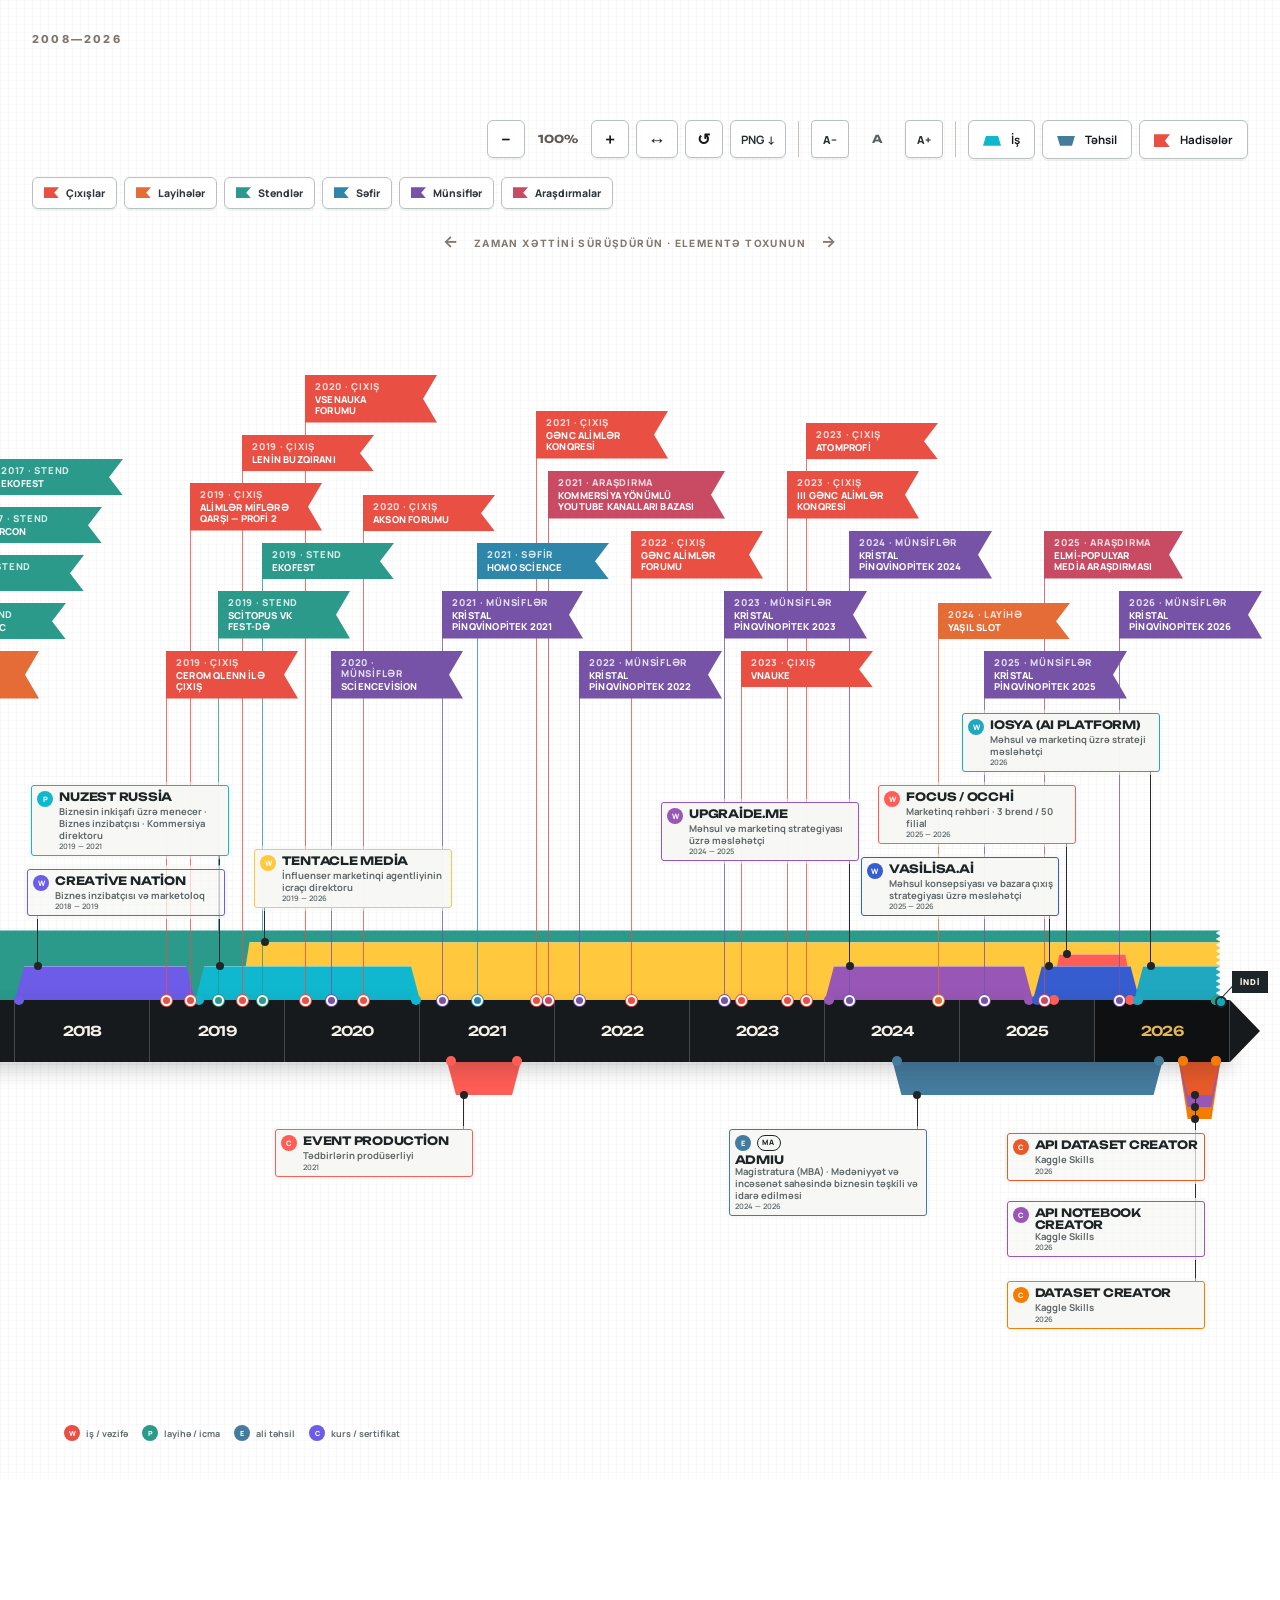
==== commit 44ca4635: "Adapt chronicle flag stacking and leaders" ====
--- a/chronicle-az.html
+++ b/chronicle-az.html
@@ -1 +1 @@
-<!doctype html> <html lang="az"><head><meta charset="utf-8"><meta name="viewport" content="width=device-width,initial-scale=1"><link href="assets/bc0bc92da5d041c7f7.css" rel="stylesheet"><style>:root{--ink:#171a1d;--dark:#171a1d;--paper:#f7f8f5;--paper-2:#edf0ed;--cobalt:#2956a3;--ochre:#d19a2a;--sage:#77927d;--brick:#b95c43;--plum:#66526f;--sky:#769bb6;--grid:rgba(25,58,70,.045);--axis-y:560px}*{box-sizing:border-box}html{scroll-behavior:smooth}body{margin:0;background:var(--paper);color:var(--ink);font-family:Manrope,Arial,sans-serif}a{color:inherit}button{font-family:inherit}.hero{min-height:450px;background:var(--dark);color:#f7f8f5;display:grid;grid-template-columns:1.05fr 1fr;grid-template-rows:1fr auto;padding:58px clamp(24px,5vw,84px) 32px;gap:40px 8vw;position:relative;overflow:hidden}.hero:after{content:"";position:absolute;width:360px;height:360px;border:1px solid rgba(255,255,255,.12);border-radius:50%;right:-110px;top:-145px;box-shadow:0 0 0 55px rgba(255,255,255,.025),0 0 0 56px rgba(255,255,255,.09)}.hero__identity{display:flex;align-items:center;gap:30px;z-index:1}.portrait-wrap{position:relative;flex:0 0 auto}.portrait{width:140px;height:140px;object-fit:cover;border-radius:50%;filter:grayscale(1);border:7px solid rgba(255,255,255,.09)}.status-dot{width:22px;height:22px;background:#95b997;border:5px solid var(--dark);border-radius:50%;position:absolute;right:6px;bottom:10px}.eyebrow{margin:0 0 14px;font-size:11px;letter-spacing:.2em;font-weight:800;color:#d7aa54}.eyebrow--dark{color:#7e766b}h1{font:700 clamp(42px,5vw,76px)/.94 Unbounded,sans-serif;letter-spacing:-.05em;margin:0}.hero__role{font-size:15px;color:#aeb8ba;margin:19px 0 0}.hero__pitch{align-self:center;z-index:1}.hero__pitch>p{font-size:clamp(20px,2vw,29px);line-height:1.45;margin:0 0 30px}.hero__pitch b{color:#e1b55e}.contact-row{display:flex;gap:20px;flex-wrap:wrap}.contact-row a{font-size:12px;text-decoration:none;border-bottom:1px solid #607074;padding-bottom:4px;color:#c7cecf}.contact-row a:hover{color:#fff;border-color:#fff}.hero__meta{grid-column:1/-1;border-top:1px solid #49565a;padding-top:24px;display:flex;justify-content:space-between;text-transform:uppercase;font-size:10px;letter-spacing:.16em;color:#aeb8ba;z-index:1}.map-section{position:relative;padding:58px 0 38px;background-color:var(--paper);background-image:linear-gradient(var(--grid) 1px,transparent 1px),linear-gradient(90deg,var(--grid) 1px,transparent 1px),linear-gradient(rgba(25,58,70,.018) 1px,transparent 1px),linear-gradient(90deg,rgba(25,58,70,.018) 1px,transparent 1px);background-size:24px 24px,24px 24px,6px 6px,6px 6px;overflow:hidden}.chronicle-switcher{margin:0 clamp(24px,5vw,84px) 28px;display:flex;flex-direction:column;align-items:stretch;gap:7px;width:168px}.chronicle-switcher>span{margin:0 0 3px;font:800 10px Unbounded;letter-spacing:.12em;text-transform:uppercase;color:#746d64}.chronicle-switcher a{padding:9px 12px;border:1px solid #b8c0c0;border-radius:6px;background:rgba(255,255,255,.82);box-shadow:0 2px 0 rgba(29,37,41,.06);color:#30383c;text-decoration:none;font:750 10.5px Manrope}.chronicle-switcher a:hover{background:#fff;border-color:#80786d}.chronicle-switcher a.active{border-color:#1d2529;background:#1d2529;color:#f7f8f5}.section-heading{padding:0 clamp(24px,5vw,84px);display:flex;justify-content:space-between;align-items:flex-start;gap:30px}.profile-card h2,.section-heading h2{font:700 clamp(32px,4.2vw,60px)/1.02 Unbounded,sans-serif;letter-spacing:-.05em;margin:0}.map-section .section-heading h2{font-size:clamp(28px,3.2vw,45px)}.control-deck{display:flex;flex-direction:column;align-items:flex-end;gap:8px;width:min(760px,62vw)}.control-row{width:100%}.control-row--primary{display:grid;grid-template-columns:max-content minmax(26px,1fr) max-content;align-items:center;column-gap:12px}.control-row--primary:after{content:"";grid-column:2;grid-row:1;justify-self:center;width:1px;height:36px;background:#c8c0b4}.controls,.zoom-controls{display:flex;gap:7px;align-items:center;flex-wrap:wrap}.control-row--primary .zoom-controls{grid-column:1}.control-row--primary .controls{grid-column:3;justify-content:flex-end}.filter,.reset-view,.zoom-controls button{border:1px solid #b8c0c0;background:rgba(255,255,255,.82);border-radius:6px;padding:11px 14px;font:700 11.5px Manrope;color:var(--ink);cursor:pointer;box-shadow:0 2px 0 rgba(29,37,41,.06)}.filter:hover,.reset-view:hover,.zoom-controls button:hover{background:#fff;border-color:#80786d}.filter:not(.active){opacity:.35}.filter-icon{display:inline-block;width:18px;height:10px;margin-right:8px;vertical-align:middle;background:#10b8cf;clip-path:polygon(3px 0,calc(100% - 3px) 0,100% 100%,0 100%)}.filter-icon--education{background:#457b9d;clip-path:polygon(0 0,100% 0,calc(100% - 3px) 100%,3px 100%)}.filter-icon--event{width:16px;height:13px;background:#e94f43;clip-path:polygon(0 0,100% 0,68% 50%,100% 100%,0 100%)}.zoom-controls{padding-right:0}.zoom-controls button{font-size:18px;line-height:1;min-width:38px;min-height:38px;padding:7px 11px}.zoom-controls output{min-width:52px;text-align:center;font:700 11px Unbounded;color:#5f5a52}.reset-view{font-size:16px!important}.map-instructions{font-size:10px;letter-spacing:.14em;text-transform:uppercase;font-weight:700;color:#81796e;text-align:center;margin:22px 0 8px}.map-instructions span{font-size:16px;margin:0 11px}.timeline-viewport{overflow-x:auto;overflow-y:hidden;scrollbar-width:thin;scrollbar-color:#8e867b #ddd5c8;cursor:grab;outline:0;scroll-behavior:auto;overscroll-behavior-x:contain}.timeline-viewport.dragging{cursor:grabbing}.timeline{position:relative;height:900px;margin:0 36px;transition:none}.timeline__grid{position:absolute;inset:0;background-image:linear-gradient(90deg,transparent calc(100% - 1px),rgba(29,37,41,.09) 0);background-size:var(--year-width,130px) 100%;pointer-events:none}.year-axis{position:absolute;left:0;right:0;top:var(--axis-y);height:62px;background:var(--dark);color:#f5f1e8;display:flex;z-index:25;box-shadow:0 8px 20px rgba(23,26,29,.2)}.year-axis:after{content:"";position:absolute;right:-30px;top:0;border-top:31px solid transparent;border-bottom:31px solid transparent;border-left:30px solid var(--dark)}.year{flex:0 0 var(--year-width,130px);min-width:0;border-right:1px solid #43484c;display:flex;align-items:center;justify-content:center;font:600 var(--year-font-size,13.5px) Unbounded;letter-spacing:-.06em;white-space:nowrap;overflow:visible}.year.current{background:#0e1012;color:#e5b55b;position:relative;justify-content:center;padding-left:0}.year.current:after{content:none}.education-layer,.milestone-layer,.work-layer{position:absolute;inset:0;pointer-events:none}.timeline-item{position:absolute;border:0;cursor:pointer;pointer-events:auto;appearance:none;transition:filter .18s ease,opacity .18s ease}.timeline-item.hidden{opacity:0;pointer-events:none}.education-file,.work-file{--band-height:calc(34px + (var(--lane) * 12px));height:var(--band-height);padding:0;background:0 0;overflow:visible;z-index:auto;text-align:left;pointer-events:none}.education-file .edge-dot,.education-file .item-label,.education-file .ribbon-fill,.work-file .edge-dot,.work-file .item-label,.work-file .ribbon-fill{pointer-events:auto}.work-file{top:calc(var(--axis-y) - var(--band-height))}.education-file{top:calc(var(--axis-y) + 61px)}.ribbon-fill{position:absolute;inset:0;background:var(--file-color);clip-path:polygon(9px 0,calc(100% - 9px) 0,100% 100%,0 100%);box-shadow:inset 0 1px rgba(255,255,255,.4);z-index:calc(12 - var(--lane));transition:transform .2s ease,filter .2s ease}.work-file.ongoing .ribbon-fill{clip-path:polygon(9px 0,100% 0,100% 100%,0 100%)}.work-file.ongoing .ribbon-fill:after{content:"";position:absolute;top:0;right:-1px;width:5px;height:100%;background-image:url("data:image/svg+xml,%3Csvg xmlns='http://www.w3.org/2000/svg' width='5' height='6' viewBox='0 0 5 6'%3E%3Cpath d='M5 0L0 3L5 6Z' fill='%23f7f8f5' stroke='%23f7f8f5' stroke-width='.35' stroke-linejoin='round'/%3E%3C/svg%3E");background-size:5px 6px;background-repeat:repeat-y;pointer-events:none}.education-file .ribbon-fill{clip-path:polygon(0 0,100% 0,calc(100% - 9px) 100%,9px 100%)}.education-file.ongoing .ribbon-fill{clip-path:polygon(0 0,100% 0,100% 100%,9px 100%)}.edge-dot{position:absolute;width:10px;height:10px;border-radius:50%;background:var(--file-color);bottom:-5px;z-index:31;transition:transform .2s ease}.edge-dot--start{left:-1px}.edge-dot--end{right:-1px}.education-file .edge-dot{top:-5px;bottom:auto}.leader{position:absolute;left:var(--leader-x,28px);border-left:1px solid #252b2d;z-index:39;pointer-events:none;transition:transform .2s ease}.leader-dot{position:absolute;left:calc(var(--leader-x,28px) - 3.5px);width:8px;height:8px;border-radius:50%;background:#202628;z-index:45;pointer-events:none;transition:transform .2s ease}.work-file .leader{top:auto;bottom:var(--band-height);height:calc(var(--label-base,0px) + 34px + var(--label-rise))}.work-file .leader-dot{top:auto;bottom:calc(var(--band-height) - 4px)}.education-file .leader{top:var(--band-height);height:calc(var(--label-base,0px) + 34px + var(--label-rise))}.education-file .leader-dot{top:calc(var(--band-height) - 4px)}.item-label{position:absolute;left:var(--label-left,20px);bottom:calc(var(--band-height) + var(--label-base,0px) + 34px + var(--label-rise));display:grid;grid-template-columns:16px minmax(0,1fr);column-gap:6px;align-items:start;width:198px;color:#1e2527;padding:3px 5px;background:rgba(247,248,245,.94);border:1px solid var(--file-color);box-shadow:0 0 0 3px rgba(247,248,245,.92);z-index:40;isolation:isolate;overflow:visible;pointer-events:auto;transition:transform .2s ease}.education-file .item-label{top:calc(var(--band-height) + var(--label-base,0px) + 34px + var(--label-rise));bottom:auto}.item-type{grid-column:1;grid-row:1;display:grid;place-items:center;width:16px;height:16px;border-radius:50%;margin:0;background:var(--file-color);color:#fff;font:800 7.4px Manrope}.degree-badge{grid-column:2;grid-row:1;justify-self:start;align-self:center;border:1px solid #1e2527;border-radius:9px;padding:1px 4px;background:rgba(247,248,245,.96);font:800 7px/1 Manrope;letter-spacing:.08em;color:#1e2527}.item-label.has-degree strong{grid-column:1/-1;grid-row:2;margin-top:3px}.item-label.has-degree small{grid-column:1/-1;grid-row:3;margin-top:0}.item-label strong{grid-column:2;grid-row:1;min-width:0;font:700 11.5px/1.06 Unbounded;letter-spacing:-.02em;text-transform:uppercase}.item-label small{grid-column:2;grid-row:2;display:block;margin:-1px 0 0;color:#5f6769}.item-role{display:block;font:650 9.5px/1.22 Manrope}.item-period{display:block;margin-top:1px;font:600 7.5px/1.2 Manrope}.work-file.label-hover .edge-dot,.work-file.label-hover .ribbon-fill,.work-file:hover .edge-dot,.work-file:hover .ribbon-fill{filter:saturate(1.12) brightness(1.03);transform:translateY(-4px)}.work-file.label-hover .item-label,.work-file.label-hover .leader,.work-file.label-hover .leader-dot,.work-file:hover .item-label,.work-file:hover .leader,.work-file:hover .leader-dot{transform:translateY(-4px)}.education-file.label-hover .edge-dot,.education-file.label-hover .leader,.education-file.label-hover .ribbon-fill,.education-file:hover .edge-dot,.education-file:hover .leader,.education-file:hover .ribbon-fill{filter:saturate(1.12) brightness(1.03);transform:translateY(4px)}.education-file.label-hover .item-label,.education-file.label-hover .leader,.education-file.label-hover .leader-dot,.education-file:hover .item-label,.education-file:hover .leader,.education-file:hover .leader-dot{transform:translateY(4px)}.side-project-file{top:calc(var(--axis-y) - 13px);height:12px;padding:0;background:0 0;overflow:visible;z-index:17;text-align:left}.project-thread-line{position:absolute;left:5px;right:5px;top:6px;height:2px;background:repeating-linear-gradient(90deg,var(--file-color) 0 8px,transparent 8px 13px);opacity:.82;transition:transform .2s ease,opacity .2s ease}.side-project-dot{position:absolute;top:2px;width:10px;height:10px;border-radius:50%;background:var(--paper);border:2px solid var(--file-color);z-index:2;transition:transform .2s ease}.side-project-dot--start{left:-1px}.side-project-dot--end{right:-1px}.project-thread-tag{position:absolute;left:0;bottom:12px;display:flex;align-items:baseline;gap:6px;padding:2px 5px 3px 6px;border-left:2px solid var(--file-color);background:rgba(247,248,245,.9);color:#266f69;white-space:nowrap;z-index:3;transition:transform .2s ease}.project-thread-tag strong{font:750 8.5px/1 Unbounded;text-transform:uppercase}.project-thread-tag small{font:700 7.2px/1 Manrope;letter-spacing:.04em}.side-project-file.legend-hover .project-thread-line,.side-project-file.legend-hover .project-thread-tag,.side-project-file.legend-hover .side-project-dot,.side-project-file:hover .project-thread-line,.side-project-file:hover .project-thread-tag,.side-project-file:hover .side-project-dot{transform:translateY(-3px)}.side-project-file.legend-hover .project-thread-line,.side-project-file:hover .project-thread-line{opacity:1}.event-pin{top:var(--pin-top);height:calc(var(--axis-y) - var(--pin-top));width:1px;padding:0;background:0 0;overflow:visible;z-index:auto}.event-line{position:absolute;left:0;top:calc(var(--flag-height,36px) - 1px);bottom:0;width:1px;background:var(--pin-color);opacity:.78;z-index:9;pointer-events:none;transition:transform .18s ease,filter .15s ease}.event-dot{position:absolute;left:-5px;bottom:-6px;width:11px;height:11px;border-radius:50%;background:var(--pin-color);border:2px solid var(--paper);box-shadow:0 0 0 1px var(--pin-color);z-index:52;pointer-events:auto;transition:transform .18s ease,filter .18s ease}.event-flag{position:absolute;top:0;left:0;width:var(--flag-width,132px);min-height:36px;padding:6px 18px 6px 10px;background:var(--pin-color);color:#fff;font:750 8.7px/1.18 Manrope;letter-spacing:.02em;text-transform:uppercase;text-align:left;clip-path:polygon(0 0,100% 0,calc(100% - 14px) 50%,100% 100%,0 100%);filter:drop-shadow(0 2px 2px rgba(29,37,41,.12));z-index:30;transition:transform .18s ease,filter .15s ease}.event-flag:before{content:none}.event-kind{display:block;color:rgba(255,255,255,.8);font-size:9.5px;letter-spacing:.08em;margin-bottom:2px}.event-flag>span{display:block;white-space:normal}.event-pin:hover .event-dot,.event-pin:hover .event-flag,.event-pin:hover .event-line{transform:translateY(-4px)}.event-pin:hover .event-flag{filter:saturate(1.12) brightness(1.04) drop-shadow(0 4px 3px rgba(29,37,41,.18))}.event-pin:hover .event-dot{filter:saturate(1.12) brightness(1.04)}.now-marker{position:absolute;top:calc(var(--axis-y) - 29px);height:29px;border-left:0;z-index:32;pointer-events:none}.now-marker:before{content:"";position:absolute;top:25px;left:-5px;width:8px;height:8px;background:#10a9bc;border:2px solid #1d2529;border-radius:50%}.now-marker:after{content:"";position:absolute;top:27px;left:1px;width:17px;border-top:1px solid #1d2529;transform:rotate(-47deg);transform-origin:left center}.now-marker span{position:absolute;top:0;left:12px;background:#1d2529;color:#f5f1e8;padding:6px 8px;font-size:8px;font-weight:800;letter-spacing:.12em;white-space:nowrap}.flag-filters{width:max-content;max-width:100%;padding:0;display:flex;align-items:center;justify-content:flex-end;gap:7px;flex-wrap:wrap}.flag-filters__label{margin-right:3px;font:800 9px Unbounded;letter-spacing:.12em;text-transform:uppercase;color:#677078}.event-filter{border:1px solid #b8c0c0;background:rgba(255,255,255,.82);color:#30383c;border-radius:6px;padding:8px 11px;font:750 10.5px Manrope;cursor:pointer;box-shadow:0 2px 0 rgba(29,37,41,.06);transition:background .18s,border-color .18s,opacity .18s}.event-filter:hover{background:#fff;border-color:#80786d}.event-filter:before{content:"";display:inline-block;width:15px;height:11px;margin-right:7px;vertical-align:-1px;background:var(--kind-color);clip-path:polygon(0 0,100% 0,68% 50%,100% 100%,0 100%)}.event-filter:not(.active){opacity:.35;filter:grayscale(.75)}.item-label:after{content:"";position:absolute;left:calc(var(--leader-x) - var(--label-left));width:1px;height:4px;background:#252b2d;z-index:1;pointer-events:none}.work-file .item-label:after{bottom:-4px}.education-file .item-label:after{top:-4px}.item-label strong{font-size:calc(11.5px * var(--map-font-scale,1))}.item-role{font-size:calc(9.5px * var(--map-font-scale,1))}.item-period{font-size:calc(7.5px * var(--map-font-scale,1))}.event-flag{font-size:calc(9.5px * var(--map-font-scale,1))}.event-kind{font-size:calc(9.5px * var(--map-font-scale,1))}.map-font-controls{position:absolute;right:clamp(18px,3vw,48px);bottom:48px;display:flex;align-items:center;gap:5px;padding:6px;background:rgba(247,248,245,.94);border:1px solid #b8c0c0;border-radius:7px;box-shadow:0 3px 12px rgba(29,37,41,.1);z-index:35}.map-font-controls button{border:0;background:0 0;color:#273134;min-width:34px;height:30px;border-radius:4px;font:800 12px Manrope;cursor:pointer}.map-font-controls button:hover{background:#e8e2d7}.map-font-controls output{min-width:46px;text-align:center;font:800 11px Unbounded;color:#596166}.item-label:after{content:"";position:absolute;left:calc(var(--leader-x) - var(--label-left));width:1px;height:3px;background:#252b2d;z-index:2;pointer-events:none}.work-file .item-label:after{bottom:-3px}.education-file .item-label:after{top:-3px}.item-label:hover{z-index:80}.timeline-item:has(.item-label:hover){z-index:70}.degree-badge,.item-type{position:relative;cursor:default}.degree-badge:after,.item-type:after{content:attr(data-tooltip);position:absolute;left:50%;bottom:calc(100% + 7px);transform:translate(-50%,3px);width:max-content;max-width:150px;padding:5px 7px;border-radius:4px;background:#202628;color:#f7f8f5;font:700 8px/1.15 Manrope;letter-spacing:.02em;opacity:0;pointer-events:none;transition:opacity .14s ease,transform .14s ease;z-index:100}.degree-badge:hover:after,.item-type:hover:after{opacity:1;transform:translate(-50%,0)}.item-label strong{font-size:calc(11.5px * var(--map-font-scale,1))}.item-role{font-size:calc(9.5px * var(--map-font-scale,1))}.item-period{font-size:calc(7.5px * var(--map-font-scale,1))}.event-flag{font-size:calc(9.5px * var(--map-font-scale,1))}.event-kind{font-size:calc(9.5px * var(--map-font-scale,1))}.map-font-controls{position:absolute;right:clamp(18px,3vw,48px);bottom:48px;display:flex;align-items:center;gap:5px;padding:6px;background:rgba(247,248,245,.94);border:1px solid #b8c0c0;border-radius:7px;box-shadow:0 3px 12px rgba(29,37,41,.1);z-index:35}.map-font-controls button{border:0;background:0 0;color:#273134;min-width:34px;height:30px;border-radius:4px;font:800 12px Manrope;cursor:pointer}.map-font-controls button:hover{background:#e8e2d7}.map-font-controls output{min-width:46px;text-align:center;font:800 11px Unbounded;color:#596166}.map-key{display:flex;gap:14px;flex-wrap:wrap;padding:10px clamp(24px,5vw,84px) 18px;color:#606a6d;font:700 9px/1.25 Manrope}.map-key span{display:flex;align-items:center;gap:6px}.map-key i{display:grid;place-items:center;width:16px;height:16px;border-radius:50%;background:#4e82b8;color:#fff;font:800 7px Manrope;font-style:normal}.map-key span:first-child i{background:#e94f43}.map-key span:nth-child(2) i{background:#2b9a8b}.map-key span:nth-child(3) i{background:#457b9d}.map-key span:nth-child(4) i{background:#6c5ce7}.numbers{display:grid;grid-template-columns:repeat(4,1fr);background:var(--dark);color:#f7f8f5;padding:0 clamp(24px,5vw,84px)}.numbers article{padding:52px 28px;border-right:1px solid #4b585d}.numbers article:last-child{border:0}.numbers strong{display:block;font:700 clamp(30px,3vw,48px) Unbounded;color:#dfb15a;letter-spacing:-.05em}.numbers span{font-size:12px;color:#aeb8ba;line-height:1.5}.profile-grid{padding:90px clamp(24px,5vw,84px);display:grid;grid-template-columns:1.35fr .85fr .8fr;gap:16px}.profile-card{background:#fbf8f1;padding:40px;min-height:410px;border:1px solid #ded6ca}.profile-card--lead p:not(.eyebrow){max-width:680px;line-height:1.75;color:#595650}.chips{display:flex;gap:7px;flex-wrap:wrap;margin-top:35px}.chips span{border:1px solid #cfc6b9;border-radius:4px;padding:8px 12px;font-size:10px;font-weight:700}.big-list{list-style:none;margin:10px 0 0;padding:0}.big-list li{display:flex;align-items:center;gap:18px;padding:18px 0;border-bottom:1px solid #ded6ca}.big-list b{font:600 13px Unbounded;color:var(--cobalt)}.big-list span{font-weight:700;font-size:13px}.profile-card--accent{background:var(--dark);color:#fff;display:flex;flex-direction:column;border-color:var(--dark)}.profile-card--accent h3{font:700 28px/1.1 Unbounded;margin:10px 0}.profile-card--accent p:not(.eyebrow){font-size:13px;line-height:1.7}.arrow-link{margin-top:auto;font-size:12px;font-weight:800;text-decoration:none;border-bottom:1px solid currentColor;width:max-content;padding-bottom:4px}.projects-section{padding:30px 0 100px}.project-list{margin-top:50px;border-top:1px solid #c9c0b4}.project-row{display:grid;grid-template-columns:70px 1fr 1.5fr 30px;gap:25px;align-items:center;text-decoration:none;padding:28px clamp(24px,5vw,84px);border-bottom:1px solid #c9c0b4;transition:.2s background}.project-row:hover{background:#dfc27c}.project-row>b{font:600 12px Unbounded;color:#81796e}.project-row h3{font:700 20px Unbounded;margin:0}.project-row p{font-size:12px;color:#625d56}.project-row span{font-size:22px}.resume-band{margin:0 clamp(24px,5vw,84px) 90px;display:grid;grid-template-columns:1.35fr repeat(2,1fr);border-top:1px solid #c9c0b4;border-left:1px solid #c9c0b4;background:#fbf8f1}.resume-band article{min-height:190px;padding:28px;border-right:1px solid #c9c0b4;border-bottom:1px solid #c9c0b4}.resume-band__lead{grid-row:span 3;display:flex;flex-direction:column;justify-content:center;background:var(--dark);color:#f7f8f5}.resume-band__lead .eyebrow{color:#d7aa54}.resume-band__lead h2{font:700 clamp(25px,3vw,42px)/1.05 Unbounded;margin:0 0 18px;letter-spacing:-.045em}.resume-band__lead p:last-child{color:#aeb8ba;line-height:1.55}.resume-band article>span{display:block;font-size:8px;font-weight:800;letter-spacing:.18em;color:#837b70;margin-bottom:20px}.resume-band article>strong{display:block;font:700 clamp(20px,2.3vw,32px)/1.05 Unbounded;letter-spacing:-.04em}.resume-band article>p{font-size:11px;line-height:1.55;color:#625d56;margin:14px 0 0}footer{background:var(--dark);color:#9ca7a9;display:flex;justify-content:space-between;padding:28px clamp(24px,5vw,84px);font-size:10px;letter-spacing:.06em}.detail-panel{position:fixed;left:50%;top:50%;width:min(640px,calc(100vw - 32px));max-height:min(760px,calc(100vh - 40px));background:#f9f5ec;z-index:1001;padding:48px 52px;border:1px solid #8e867b;border-top:9px solid var(--cobalt);border-radius:4px;transform:translate(-50%,-45%) scale(.96);opacity:0;pointer-events:none;transition:.25s;box-shadow:0 26px 70px rgba(18,25,28,.32);overflow:auto}.detail-panel:before{content:"ARCHIVE / DETAIL";position:absolute;right:52px;top:18px;font:700 8px Unbounded;letter-spacing:.15em;color:#8a8175}.detail-panel.open{transform:translate(-50%,-50%) scale(1);opacity:1;pointer-events:auto}.detail-panel__close{position:absolute;right:18px;top:30px;border:1px solid #bcb4a8;background:#fffaf1;width:32px;height:32px;border-radius:50%;font-size:23px;line-height:1;cursor:pointer}.detail-panel__type{font-size:9px;letter-spacing:.16em;font-weight:800;color:var(--brick);text-transform:uppercase}.detail-panel h2{font:700 30px/1.08 Unbounded;margin:15px 0;max-width:85%}.detail-panel__period{color:#777067;font-size:11px}.detail-panel__role{font-weight:800;font-size:14px;border-top:1px solid #d3cabe;padding-top:18px}.detail-panel ul{padding-left:18px;line-height:1.65;font-size:13px;color:#4d4a45}.detail-panel .arrow-link{display:block;margin-top:26px}.scrim{position:fixed;inset:0;background:rgba(20,29,33,.57);backdrop-filter:blur(2px);z-index:1000;opacity:0;pointer-events:none;transition:.25s}.scrim.show{opacity:1;pointer-events:auto}@media(max-width:1000px){.hero{grid-template-columns:1fr}.hero__meta{grid-column:1}.profile-grid{grid-template-columns:1fr 1fr}.profile-card--lead{grid-column:1/-1}.numbers{grid-template-columns:1fr 1fr}.section-heading{align-items:flex-start;flex-direction:column}.control-deck{width:100%}.resume-band{grid-template-columns:1fr 1fr}.resume-band__lead{grid-column:1/-1;grid-row:auto;min-height:250px}}@media(max-width:640px){.hero{padding-top:35px}.hero__identity{align-items:flex-start;gap:18px}.portrait{width:86px;height:86px;border-width:4px}h1{font-size:34px}.hero__pitch>p{font-size:18px}.hero__meta{display:grid;grid-template-columns:1fr 1fr;gap:12px}.controls{flex-wrap:wrap}.zoom-controls{border-left:0;padding-left:0}.numbers,.profile-grid,.resume-band{grid-template-columns:1fr}.numbers article{border-right:0;border-bottom:1px solid #4b585d;padding-left:0}.profile-card{padding:28px;min-height:auto}.profile-card--lead{grid-column:auto}.project-row{grid-template-columns:38px 1fr 25px}.project-row p{display:none}.project-row h3{font-size:15px}.timeline{margin-left:14px}.detail-panel{padding:48px 26px 32px}.map-instructions{text-align:left;padding-left:24px}.resume-band__lead{grid-column:auto}}@media(prefers-reduced-motion:reduce){*{scroll-behavior:auto!important;transition:none!important}}.control-deck{width:max-content;max-width:72vw;margin-left:auto}.control-row--primary{width:max-content;grid-template-columns:max-content 1px max-content 1px max-content;margin-left:auto}.control-row--primary:after{content:none}.control-divider{width:1px;height:36px;background:#c8c0b4}.control-row--primary .controls,.control-row--primary .zoom-controls{grid-column:auto}.control-row--primary .controls{justify-content:flex-end}.map-font-controls{position:static;display:flex;align-items:center;gap:5px;padding:0;background:0 0;border:0;box-shadow:none;z-index:35}.map-font-controls button{border:0;background:0 0;color:#273134;min-width:34px;height:30px;border-radius:4px;font:800 12px Manrope;cursor:pointer}.map-font-controls button:hover{background:#e8e2d7}.map-font-controls output{min-width:46px;text-align:center;font:800 11px Unbounded;color:#596166}.zoom-controls .download-png{border:1px solid #b8c0c0;background:rgba(255,255,255,.82);border-radius:6px;padding:7px 10px;min-width:auto;min-height:38px;color:#273134;font:700 11.5px Manrope;letter-spacing:.02em;cursor:pointer;box-shadow:0 2px 0 rgba(29,37,41,.06);display:inline-grid;place-items:center;text-decoration:none}.zoom-controls .download-png:hover{background:#fff;border-color:#80786d}.zoom-controls .download-png:disabled{opacity:.6;cursor:wait}.is-exporting .chronicle-switcher,.is-exporting .control-deck,.is-exporting .map-instructions{display:none!important}.year{cursor:pointer;transition:background .18s,color .18s}.year:hover{background:#343a3d;color:#fff}.event-pin.year-hover .event-dot,.event-pin.year-hover .event-flag,.event-pin.year-hover .event-line,.event-pin:hover .event-dot,.event-pin:hover .event-flag,.event-pin:hover .event-line{transform:translateY(-4px)}.event-pin.year-hover .event-flag,.event-pin:hover .event-flag{filter:saturate(1.12) brightness(1.04) drop-shadow(0 4px 3px rgba(29,37,41,.18))}.event-pin.year-hover .event-dot,.event-pin:hover .event-dot{filter:saturate(1.12) brightness(1.04)}.event-title--penguin{line-height:1.18}.event-title--penguin>span{display:block;white-space:nowrap;font-size:calc(7.7px * var(--map-font-scale,1));letter-spacing:.01em}.work-file.year-hover .edge-dot,.work-file.year-hover .ribbon-fill{filter:saturate(1.12) brightness(1.03);transform:translateY(-4px)}.work-file.year-hover .item-label,.work-file.year-hover .leader,.work-file.year-hover .leader-dot{transform:translateY(-4px)}.education-file.year-hover .edge-dot,.education-file.year-hover .ribbon-fill{filter:saturate(1.12) brightness(1.03);transform:translateY(4px)}.education-file.year-hover .item-label,.education-file.year-hover .leader,.education-file.year-hover .leader-dot{transform:translateY(4px)}.milestone-layer{z-index:36}.event-pin{z-index:auto}.event-line{width:1px;background:var(--pin-color);opacity:.78;z-index:1}.event-flag{z-index:10}.event-dot{z-index:20}.event-flag{padding-right:30px}.work-file.ongoing .ribbon-fill:after{background-image:url("data:image/svg+xml,%3Csvg xmlns='http://www.w3.org/2000/svg' width='5' height='6' viewBox='0 0 5 6'%3E%3Cpath d='M5 0L0 3L5 6Z' fill='%23f7f8f5' stroke='%23f7f8f5' stroke-width='.35' stroke-linejoin='round'/%3E%3C/svg%3E");background-size:5px 6px;background-repeat:repeat-y}.edge-dot{z-index:31;pointer-events:auto}.leader-dot{z-index:45}.event-dot{z-index:70}.degree-badge{min-width:24px;height:16px;box-sizing:border-box;display:grid;place-items:center;padding:0;font-size:7.4px}.item-label{border-radius:3px;box-shadow:none}.item-label:after{content:none}.label-halo{position:absolute;left:calc(var(--label-left,20px) - 3px);bottom:calc(var(--band-height) + var(--label-base,0px) + 31px + var(--label-rise));width:calc(var(--label-width,210px) + 6px);height:calc(var(--label-height,56px) + 6px);background:rgba(247,248,245,.92);border-radius:5px;z-index:38;pointer-events:none}.education-file .label-halo{top:calc(var(--band-height) + var(--label-base,0px) + 31px + var(--label-rise));bottom:auto}.flag-filters{width:max-content;margin-left:auto;justify-content:flex-end}.map-font-controls button{border:1px solid #b8c0c0;background:rgba(255,255,255,.82);box-shadow:0 2px 0 rgba(29,37,41,.06);min-width:38px;height:38px;font-size:11px}.map-font-controls button:hover{background:#fff;border-color:#80786d}.section-heading{align-items:flex-start;padding-left:clamp(24px,5vw,84px)}.control-deck{flex:1 1 560px;width:auto;max-width:min(900px,100%);min-width:0}.control-row--primary{width:max-content;max-width:100%;grid-template-columns:max-content 1px max-content 1px max-content;margin-left:auto}.control-row--primary .controls{min-width:0;flex-wrap:wrap}.flag-filters{width:100%;max-width:100%;margin:10px 0 0;justify-content:flex-end;align-content:flex-start}.event-filter{flex:0 0 auto}@media(max-width:1180px){.control-row--primary{grid-template-columns:max-content 1px max-content minmax(0,1fr)}.control-row--primary .control-divider:nth-of-type(2){display:none}}@media(max-width:820px){.chronicle-switcher{width:auto;margin:0 24px 22px;flex-direction:row;flex-wrap:wrap}.section-heading{padding-left:clamp(24px,5vw,84px)}.control-row--primary{display:flex;justify-content:flex-start;flex-wrap:wrap}.control-divider{display:none!important}.control-deck{flex-basis:100%}.flag-filters{justify-content:flex-start}}@media(max-width:1500px){.section-heading{flex-direction:column;gap:18px}.control-deck{align-self:stretch;max-width:none;width:100%;margin-left:0}.control-row--primary{width:max-content;margin-left:0;grid-template-columns:max-content 1px max-content 1px max-content}.flag-filters{justify-content:flex-start}}.timeline,.timeline-viewport{background-color:transparent!important;background-image:none!important}.timeline__grid{display:none!important}.timeline,.timeline-viewport{background-color:transparent!important;background-image:none!important}.timeline__grid{display:none!important}.timeline,.timeline-viewport{background-color:var(--paper);background-image:linear-gradient(var(--grid) 1px,transparent 1px),linear-gradient(90deg,var(--grid) 1px,transparent 1px),linear-gradient(rgba(25,58,70,.018) 1px,transparent 1px),linear-gradient(90deg,rgba(25,58,70,.018) 1px,transparent 1px);background-size:24px 24px,24px 24px,6px 6px,6px 6px}.timeline__grid{left:var(--timeline-gutter,72px);right:var(--timeline-end-gutter,var(--timeline-gutter,72px))}.year-axis{left:var(--timeline-gutter,72px);right:var(--timeline-end-gutter,var(--timeline-gutter,72px))}.label-halo{display:block}.item-label{padding:5px 5px 4px}.timeline,.timeline-viewport{background-color:var(--paper);background-image:linear-gradient(var(--grid) 1px,transparent 1px),linear-gradient(90deg,var(--grid) 1px,transparent 1px),linear-gradient(rgba(25,58,70,.018) 1px,transparent 1px),linear-gradient(90deg,rgba(25,58,70,.018) 1px,transparent 1px);background-size:24px 24px,24px 24px,6px 6px,6px 6px}.timeline__grid{left:var(--timeline-gutter,72px);right:var(--timeline-end-gutter,var(--timeline-gutter,72px))}.year-axis{left:var(--timeline-gutter,72px);right:var(--timeline-end-gutter,var(--timeline-gutter,72px))}.label-halo{display:block}body,html{margin:0;overflow-x:hidden}.map-section{padding-top:32px;padding-bottom:20px}</style><style>.map-section,body,html{background:0 0!important}</style><style>.map-section,body,html{background:0 0!important}</style><style>.map-section,body,html{background:0 0!important}</style><style>.map-section,body,html{background:0 0!important}</style><style id="chronicle-refinement">.map-section{background-image:linear-gradient(rgba(0,0,0,.025) 1px,transparent 1px),linear-gradient(90deg,rgba(0,0,0,.025) 1px,transparent 1px)!important;background-size:8px 8px!important}</style><link rel="stylesheet" href="dark-theme.css"><script src="theme.js"></script></head><body><section class="map-section" aria-labelledby="map-title"> <div class="section-heading"> <div> <p class="eyebrow eyebrow--dark">2008—2026</p> <h2 id="map-title">Peşəkar xronika</h2> </div> <div class="control-deck"> <div class="control-row control-row--primary"> <div class="zoom-controls" aria-label="Xəritənin miqyası"> <button id="zoomOut" aria-label="Miqyası azalt">−</button> <output id="zoomValue" aria-live="polite">100%</output> <button id="zoomIn" aria-label="Miqyası artır">+</button> <button id="zoomFit" title="Zaman xəttini sığışdır" aria-label="Zaman xəttini sığışdır">↔</button> <button class="reset-view" title="Filtrləri sıfırla və cari ilə keç" aria-label="Filtrləri sıfırla və cari ilə keç">↺</button> <a id="downloadPng" class="download-png" href="#" aria-label="Xronikanı PNG formatında yüklə">PNG ↓</a> </div> <span class="control-divider" aria-hidden="true"></span> <div class="map-font-controls" aria-label="Xəritədə mətn ölçüsü"> <button id="fontDown" type="button" aria-label="Mətn ölçüsünü azalt">A−</button> <output id="fontValue" aria-live="polite">A</output> <button id="fontUp" type="button" aria-label="Mətn ölçüsünü artır">A+</button> </div> <span class="control-divider" aria-hidden="true"></span> <div class="controls" aria-label="Xəritənin filtrləri"> <button class="filter active" data-filter="work"><i class="filter-icon filter-icon--work"></i> İş</button> <button class="filter active" data-filter="education"><i class="filter-icon filter-icon--education"></i> Təhsil</button> <button class="filter active" data-filter="milestone"><i class="filter-icon filter-icon--event"></i> Hadisələr</button> </div> </div> <div class="flag-filters" aria-label="Hadisə kateqoriyası filtrləri"> <button class="event-filter active" data-kind="Çıxış" style="--kind-color:#e94f43">Çıxışlar</button> <button class="event-filter active" data-kind="Layihə" style="--kind-color:#e56b37">Layihələr</button> <button class="event-filter active" data-kind="Stend" style="--kind-color:#2b9a8b">Stendlər</button> <button class="event-filter active" data-kind="Səfir" style="--kind-color:#2e86ab">Səfir</button> <button class="event-filter active" data-kind="Münsiflər" style="--kind-color:#7653a6">Münsiflər</button> <button class="event-filter active" data-kind="Araşdırma" style="--kind-color:#c94b63">Araşdırmalar</button> </div> </div> </div> <div class="map-instructions"><span>←</span> Zaman xəttini sürüşdürün · elementə toxunun <span>→</span></div> <div class="timeline-viewport" id="timelineViewport" tabindex="0" aria-label="İnteraktiv karyera zaman xətti"> <div class="timeline" id="timeline"> <div class="timeline__grid"></div> <div class="milestone-layer" id="milestoneLayer"></div> <div class="work-layer" id="workLayer"></div> <div class="year-axis" id="yearAxis"></div> <div class="education-layer" id="educationLayer"></div> <div class="now-marker"><span>İNDİ</span></div> </div> </div> <aside class="map-key" aria-label="İşarələrin izahı"> <span><i>W</i> iş / vəzifə</span> <span><i>P</i> layihə / icma</span> <span><i>E</i> ali təhsil</span> <span><i>C</i> kurs / sertifikat</span> </aside> </section><aside class="detail-panel" id="detailPanel" aria-hidden="true"> <button class="detail-panel__close" id="detailClose" aria-label="Bağla">×</button> <p class="detail-panel__type" id="detailType"></p> <h2 id="detailTitle"></h2> <p class="detail-panel__period" id="detailPeriod"></p> <p class="detail-panel__role" id="detailRole"></p> <ul id="detailBullets"></ul> <a id="detailLink" class="arrow-link" href="#" target="_blank" rel="noreferrer">Layihəni aç →</a> </aside> <div class="scrim" id="scrim"></div><script>const CHRONICLE_CONFIG=window.CHRONICLE_CONFIG||null,ARCHIVED=Boolean(CHRONICLE_CONFIG?.archived),START=CHRONICLE_CONFIG?.start??2008,END=CHRONICLE_CONFIG?.end??(new Date).getFullYear(),baseYearWidth=()=>Math.max(135,Math.min(155,window.innerWidth/9.5),(window.innerWidth-72)/(END-START+2.1));let BASE_YEAR_WIDTH=baseYearWidth();const liveDate=new Date,liveYear=liveDate.getFullYear(),NOW=CHRONICLE_CONFIG?.now??liveYear+(liveDate-new Date(liveYear,0,1))/(new Date(liveYear+1,0,1)-new Date(liveYear,0,1)),exportParams=new URLSearchParams(location.search),exportNumber=(e,t,a,i)=>{const l=Number(exportParams.get(e));return Number.isFinite(l)&&l>=a&&l<=i?l:t};let zoom=exportNumber("exportZoom",1,.06,2),mapTextScale=exportNumber("exportFont",1,.85,1.5);const palette={leadership:"#20a8c0",project:"#f8a820",operations:"#30b8a8",media:"#9857b6",retail:"#e84820",study:"#4e82b8",certificate:"#bec020"},scitopusBullets=["Развил SciTopus до сети со 100+ авторами и институциями; организовал более 10 млн переходов на каналы авторов.","Соорганизовал конкурс «Хрустальный пингвинопитек» с Антропогенез.ру и около 20 инфопартнёрств с просветительскими событиями.","Создал сеть из 15 тематических агрегаторов на собственном ПО — около 150 тыс. публикаций из проверенных источников.","Развивал проект «Дирижаблист»: статьи, архивы и сканирование редких книг; неоднократно получал «Прометея» ВКонтакте.","Организовывал стенды и активности на VK Fest, Geek Picnic, StarCon и образовательных мероприятиях."];let work=[{title:'Частная организация, работа с Чунцинской компанией "Jiubai import & export."',label:"Jiubai import & export.",start:2008.67,end:2009.08,role:"Бизнес-ассистент в Китае",type:"operations",color:"#10b8cf",bullets:["Организовал сотрудничество с импортно-экспортными компаниями.","Вёл переговоры с Isuzu и другими производителями.","Проверял качество продукции на заводах."]},{title:"ADZONE",start:2012,end:2013.5,role:"Creator. Менеджер по управлению проектами",type:"media",color:"#6c5ce7",bullets:["Разрабатывал рекламные концепции и управлял проектами.","Координировал съёмки и монтаж кулинарного ТВ-шоу.","İşл с мобильными операторами, администрациями и производителями."]},{title:'НГ-НКО "The Venus Project" / НКО "Layihəирование будущего"',label:"The Venus Project / Layihəирование будущего",start:2012.08,end:2016.5,role:"Администратор движения по СНГ · Главный редактор",type:"project",color:"#ffc83d",bullets:["Развивал международное сообщество и медиа-направление; сообщества выросли до 1 млн участников.","Нанял и координировал несколько десятков редакторов.","Автоматизировал публикации материалов из 70 источников.","Организовывал стенды, публичные активности, VR- и 3D-производство."]},{title:"Orange Studio",start:2013.5,end:2014.5,role:"Управляющий, бизнес-администратор",type:"leadership",color:"#ff5d55",bullets:["Оптимизировал процессы и управлял командой.","Развивал B2B-партнёрства с нефтяными компаниями, авиакомпаниями и банками.","Сокращал долги и улучшал клиентский сервис."]},{title:"Silk Way Ground Handling",start:2015.5,end:2016,role:"Закупщик технического оборудования",type:"operations",color:"#22b9aa",bullets:["Вёл международные закупки и переговоры с производителями.","Подбирал комплектующие для наземного обслуживания.","Контролировал качество, сроки и бюджет."]},{title:"Ensafe Engineering LLC (часть Ensafe Accom PTE LTD., Сингапур), на верфи Caspian Shipyard Company",label:"Ensafe Engineering LLC",start:2014.5,end:2015.5,role:"Координатор · Layihə M1133/H-113",type:"operations",color:"#ff7a3d",bullets:["Координировал 43 рабочих из 6 стран на верфи CSC.","Управлял логистикой материалов, HSE и ежедневными инструктажами.","Вёл миграционную и административную документацию."]},{title:"Сrеаtivе Nаtiоn",start:2018,end:2019.25,role:"Бизнес-администратор, маркетолог",type:"media",color:"#6c5ce7",bullets:["Разрабатывал маркетинговые стратегии, проводил исследования аудитории, развивал SMM и клиентские проекты.","Решал маркетинговые задачи и развивал бизнес.","Организовывал процессы, подрядчиков и производство."]},{title:"Nuzеst Russiа",start:2019.42,end:2021,role:"Менеджер по развитию бизнеса · бизнес-администратор · коммерческий директор",type:"project",color:"#10b8cf",bullets:["Реорганизовал процессы и создал ERP-подобную базу продуктов, цен, валют, расходов и складских данных.","Обеспечил сертификацию и регистрацию продукции: декларации, СГР, отказные письма и Роспотребнадзор.","Провёл SWOT-анализ, подготовил материалы для инвесторов и разработал ценовую политику.","Курировал интернет-магазин, маркетплейсы, CRM, виртуальную АТС, онлайн-кассы и ОФД.","Развивал B2B-продажи и переговоры, включая встречу с Олимпийским комитетом России."]},{title:"Tеntасlе Меdiа",start:2019.67,end:NOW,role:"Исполнительный директор агентства инфлюенс-маркетинга",type:"leadership",color:"#ffc83d",link:"https://www.tentacle.media/",bullets:["Запустил агентство инфлюенс-маркетинга с нуля: бизнес-модель, позиционирование, продажи и стандарты исполнения.","Инициировал ПО для поиска коммерчески ориентированных YouTube-каналов и базу из десятков тысяч авторов с совокупной аудиторией почти 4 млрд подписчиков.","Разработал data-driven методологию подбора авторов по лояльности аудитории, рекламной истории, ценовому контексту и соответствию задаче клиента.","Создал трёхэтапный конкурентный анализ для поиска новых блогеров с платёжеспособной аудиторией.","Курировал концепцию нейросетевого прогнозирования окупаемости интеграций и ROMI.","Сформировал УТП, благодаря которому около половины клиентов агентства составляли другие агентства.","Масштабировал крупные кампании: creator search, outreach, цены, документация, контроль качества и безопасная сделка.","Обучал менеджеров и партнёров продажам influencer marketing; продвигал агентство через исследования и выступления."]},{title:"Upgraide.me",start:2024,end:2025.58,role:"Product & Marketing Strategy Advisor",type:"media",color:"#9857b6",laneGroup:"ai-front",compactHandoff:!0,link:"https://productradar.ru/product/upgraide-me/",bullets:["Январь 2024 — июль 2025.","Разрабатывал product и marketing strategy AI-агрегатора: позиционирование, ценностное предложение, пользовательские сценарии и функциональность.","İşл с монетизацией, тарифной архитектурой, unit-экономикой, финансовыми моделями и product KPI.","Приоритизировал продуктовые гипотезы, участвовал в постановке задач разработке и дизайну, тестировании функций и улучшении UX.","Поддерживал go-to-market через performance-, content- и influencer-маркетинг, B2B-партнёрства и community-led механики."]},{title:"Vasilisa.ai",start:2025.5,end:2026.33,role:"Product Concept & Go-to-Market Strategy Advisor",type:"media",color:"#365dcf",laneGroup:"ai-front",compactHandoff:!0,bullets:["Июль 2025 — апрель 2026.","Формировал продуктовую концепцию, ценностное предложение, сегменты и пользовательские сценарии.","Прорабатывал MVP, монетизацию, GTM-стратегию, партнёрства и продуктовые гипотезы.","Консультировал команду по UX, позиционированию и развитию по итогам рыночных тестов."]},{title:"Focus / Occhi",start:2025.67,end:2026.25,role:"Head of Marketing · 3 бренда / 50 филиалов",type:"retail",color:"#ff5d55",minimumLane:1,bullets:["Август 2025 — март 2026.","Управлял маркетингом трёх брендов розничной сети оптики с 50 филиалами.","Координировал маркетинг, дизайн, IT, procurement, HR, бухгалтерию и customer-направление.","Связал digital с продажами через отзывы, gift cards, loyalty-механики и retail-активации.","Внедрял CRM-коммуникации: WhatsApp, QR, Telegram, SMS, Manychat и AI-сценарии.","Развивал Google Maps, 2GIS и соцсети; стандартизировал POSM и проводил аудиты филиалов."]},{title:"IOSYA (AI platform)",start:2026.33,end:NOW,role:"Strategic Advisor, Product & Marketing",type:"leadership",color:"#20a8c0",laneGroup:"ai-front",compactHandoff:!0,bullets:["Май 2026 — настоящее время.","Консультирует по продуктовой стратегии, маркетингу, долгосрочному развитию, позиционированию и направлениям роста.","Прорабатывает продуктовые и маркетинговые гипотезы, монетизацию, тарифную модель, UX, GTM и партнёрства.","Участвует в формировании дорожной карты, метрик и критериев эффективности инициатив."]},{title:"SciTopus",start:2016.5,end:NOW,fixedDisplayStart:!0,role:"Некоммерческий научно-популярный проект · сообщество · media/data",type:"project",color:"#2b9a8b",link:"https://scitopus.com/",bullets:scitopusBullets}],education=[{title:"Аз. Технический Университет",label:"AzTU",degree:"BA",start:2008.5,end:2012.5,role:"Бакалавр · Инженерный бизнес и менеджмент",type:"study",color:"#457b9d",bullets:["Организация и управление бизнесом."]},{title:"Zillion",start:2013,end:2014.99,role:"17 сертификатов по маркетингу",type:"certificate",color:"#ffc83d",bullets:["Серия профессиональных курсов по маркетингу."]},{title:"Radius",start:2014.33,end:2014.58,exactDuration:!0,role:"Технологии REMA TIP TOP, Germany",type:"certificate",color:"#ff7a3d",bullets:["Трёхмесячный курс по теории технического обслуживания автомобилей и шинным технологиям."]},{title:"Caspian Shipyard Company",label:"CSC Safety",start:2015,end:2015.25,exactDuration:!0,fixedDisplayStart:!0,role:"SSIC · Permit to work · Confined spaces · Fire Safety",type:"certificate",color:"#22b9aa",bullets:["Трёхмесячный цикл из четырёх курсов по безопасности на Caspian Shipyard Company."]},{title:"WE-Design",start:2015.5,end:2015.75,exactDuration:!0,fixedDisplayStart:!0,role:"Теория графического дизайна и предпечатной подготовки",type:"certificate",color:"#6c5ce7",bullets:["Трёхмесячный курс по теории графического дизайна и предпечатной подготовки."]},{title:"Частный авторский курс продюсеров мероприятий",label:"Event Production",start:2021.2,end:2021.65,role:"Продюсирование мероприятий",type:"certificate",color:"#ff5d55",bullets:["Практический курс по продюсированию мероприятий."]},{title:"ADMIU",degree:"MA",start:2024.5,end:2026.5,role:"Magistratura (MBA) · Организация и управление бизнесом в сфере культур и искусств",type:"study",color:"#457b9d",bullets:["Завершил магистратуру по организации и управлению бизнесом в сфере культуры и искусств в 2026 году."]},{title:"Kaggle",label:"API Dataset Creator",start:2026.62,end:2026.63,exactDuration:!0,fixedDisplayStart:!0,alignEndToNow:!0,minimumVisualSpan:.17,role:"Kaggle Skills",type:"certificate",color:"#e85a2a",bullets:["Сертификат Kaggle Skills Badge, получен 15 августа 2026 года."]},{title:"Kaggle",label:"API Notebook Creator",start:2026.62,end:2026.63,exactDuration:!0,fixedDisplayStart:!0,alignEndToNow:!0,minimumVisualSpan:.17,role:"Kaggle Skills",type:"certificate",color:"#9857b6",bullets:["Сертификат Kaggle Skills Badge, получен 15 августа 2026 года."]},{title:"Kaggle",label:"Dataset Creator",start:2026.62,end:2026.63,exactDuration:!0,fixedDisplayStart:!0,alignEndToNow:!0,minimumVisualSpan:.17,role:"Kaggle Skills",type:"certificate",color:"#f57c00",bullets:["Сертификат Kaggle Skills Badge, получен 15 августа 2026 года."]}],events=[{year:2014.35,title:"TEDxBaku",kind:"Çıxış",color:"#b95c43",detail:"Спикер TEDxBaku: «Развитие экономики и мировых формаций будущего». Баку."},{year:2017.2,title:"Запуск SciTopus",kind:"Layihə",color:"#d19a2a",detail:"Запустил хаб научно-популярного контента SciTopus и сообщество авторов.",bullets:scitopusBullets},{year:2017.4,title:"Geek Picnic",kind:"Stend",color:"#77927d",detail:"Организация стенда проекта на Geek Picnic в Санкт-Петербурге."},{year:2017.53,title:"VK Fest",kind:"Stend",color:"#77927d",detail:"Организация стенда управляемого проекта на VK Fest в Санкт-Петербурге."},{year:2017.67,title:"StarCon",kind:"Stend",color:"#77927d",detail:"Организация стенда проекта на StarCon в Санкт-Петербурге."},{year:2017.82,title:"Экофест",kind:"Stend",color:"#77927d",detail:"Организация стенда на экологическом фестивале в Санкт-Петербурге."},{year:2019.12,title:"Çıxış с Джеромом Гленном",kind:"Çıxış",color:"#2956a3",detail:"Çıxış с Джеромом Гленном в Институте информационных технологий НАН Азербайджана: «Роль искусственного интеллекта в развитии мировой экономики»."},{year:2019.3,title:"УПМ — Профи 2",kind:"Çıxış",color:"#2956a3",detail:"Спикер форума «Учёные против мифов — Профи 2» в МИСиС: критерии качества российских научно-популярных YouTube-каналов."},{year:2019.5,title:"SciTopus на VK Fest",kind:"Stend",color:"#77927d",detail:"Собственный стенд SciTopus с лекторием и блогерами на VK Fest в Санкт-Петербурге."},{year:2019.68,title:"Ледокол «Ленин»",kind:"Çıxış",color:"#2956a3",detail:"Спикер «Закрытого митапа научпоперов» на атомном ледоколе «Ленин». Мурманск."},{year:2019.83,title:"Экофест",kind:"Stend",color:"#77927d",detail:"Организация стенда на экологическом фестивале в Санкт-Петербурге."},{year:2020.15,title:"Всенаучный форум",kind:"Çıxış",color:"#2956a3",detail:"Доклад «Ключевые научные темы: о чём говорит и о чём молчит Интернет?». МИСиС, Москва."},{year:2020.34,title:"ScienceVision",kind:"Münsiflər",color:"#66526f",detail:"Член жюри научно-популярного конкурса ScienceVision на фестивале «Кстати»."},{year:2020.58,title:"Форум АКСОН",kind:"Çıxış",color:"#2956a3",detail:"Спикер IV Российского форума по научной коммуникации АКСОН от ВШЭ: «Тенденции развития научпоп-каналов на YouTube»."},{year:2021.16,title:"Хрустальный пингвинопитек 2021",kind:"Münsiflər",color:"#66526f",detail:"Член жюри научно-популярного конкурса «Хрустальный пингвинопитек — 2021» проекта Антропогенез.ру."},{year:2021.42,title:"Homo Science",kind:"Səfir",color:"#d19a2a",detail:"Səfir образовательного проекта Росатома Homo Science."},{year:2021.86,title:"Конгресс молодых учёных",kind:"Çıxış",color:"#2956a3",detail:"Спикер на церемонии закрытия Года науки и технологий. Сочи, Сириус."},{year:2021.95,title:"База коммерческих YouTube-каналов",kind:"Araşdırma",color:"#f57c00",detail:"Araşdırma Tentacle.Media о сегменте коммерчески ориентированных блогеров и запуск собственной базы для подбора авторов.",bullets:["Собрал и проанализировал базу 27 816 каналов по всему миру, включая 5 678 русскоязычных.","Идентифицировал рекламные интеграции в миллионах видео с помощью собственных программных алгоритмов.","База на момент публикации охватывала 28 104 755 видео, более 25 млрд подписчиков и около 6,8 трлн просмотров.","Для русскоязычного сегмента систематизировал категории, географию, метрики качества аудитории и доступные данные о стоимости размещений."],link:"https://vc.ru/marketing/333590-baza-dannyh-kotoraya-izmenit-inflyuens-marketing-navsegda"},{year:2022.18,title:"Хрустальный пингвинопитек 2022",kind:"Münsiflər",color:"#66526f",detail:"Член жюри научно-популярного конкурса «Хрустальный пингвинопитек — 2022» проекта Антропогенез.ру."},{year:2022.56,title:"Форум молодых учёных",kind:"Çıxış",color:"#2956a3",detail:"Лекция «Как вести научно-популярный блог». Мурманск."},{year:2023.16,title:"Хрустальный пингвинопитек 2023",kind:"Münsiflər",color:"#66526f",detail:"Член жюри научно-популярного конкурса «Хрустальный пингвинопитек — 2023» проекта Антропогенез.ру."},{year:2023.38,title:"ВНауке",kind:"Çıxış",color:"#2956a3",detail:"Спикер первого фестиваля сообществ ВНауке от ВКонтакте: «Умное управление сообществом: используйте нейросети!». Москва."},{year:2023.72,title:"III Конгресс молодых учёных",kind:"Çıxış",color:"#2956a3",detail:"Спикер в лектории Росатома. Сочи, Сириус."},{year:2023.86,title:"АтомПрофи",kind:"Çıxış",color:"#2956a3",detail:"Лекция «Нейросети и соцсети» на форуме молодых профессионалов АтомПрофи. Сочи, Роза Хутор."},{year:2024.18,title:"Хрустальный пингвинопитек 2024",kind:"Münsiflər",color:"#66526f",detail:"Член жюри научно-популярного конкурса «Хрустальный пингвинопитек — 2024» проекта Антропогенез.ру."},{year:2024.84,title:"Зелёный слот.",kind:"Layihə",color:"#d19a2a",detail:"Создан закрытый агрегатор рекламных слотов совместно с Ассоциацией развития интернет-рекламы.",link:"https://vc.ru/marketing/1730224-zelenyi-slotik-zakrytyi-agregator-dlya-agentstv-inflyuens-marketinga-za-odnu-noch"},{year:2025.18,title:"Хрустальный пингвинопитек 2025",kind:"Münsiflər",color:"#66526f",detail:"Член жюри научно-популярного конкурса «Хрустальный пингвинопитек — 2025» проекта Антропогенез.ру."},{year:2025.62,title:"Анализ научпопа в СМИ",kind:"Araşdırma",color:"#b95c43",detail:"Araşdırma русскоязычного научпопа на YouTube: 170 000 видео за 19 лет. Публикации в VC.ru, РБК и ТАСС.",link:"https://vc.ru/media/2187320-nauchnyi-pop-na-youtube-issledovanie-170000-video-za-19-let"},{year:2026.18,title:"Хрустальный пингвинопитек 2026",kind:"Münsiflər",color:"#66526f",detail:"Член жюри научно-популярного конкурса «Хрустальный пингвинопитек — 2026» проекта Антропогенез.ру."}];CHRONICLE_CONFIG&&(work=CHRONICLE_CONFIG.work||[],education=CHRONICLE_CONFIG.education||[],events=CHRONICLE_CONFIG.events||[]),work=[{title:"Jiubai import & export.",label:"Jiubai import & export.",start:2008.67,end:2009.08,role:"Çində biznes üzrə köməkçi",type:"operations",color:"#10b8cf",bullets:["İdxal-ixrac şirkətləri ilə əməkdaşlığı təşkil etdim.","Isuzu və digər istehsalçılarla danışıqlar apardım.","Zavodlarda məhsulların keyfiyyətini yoxladım."]},{title:"ADZONE",start:2012,end:2013.5,role:"Kreativ konsepsiyalar üzrə mütəxəssis və layihə meneceri",type:"media",color:"#6c5ce7",bullets:["Reklam konsepsiyalarını hazırladım və layihələri idarə etdim.","Kulinariya televiziya proqramının çəkiliş və montajını əlaqələndirdim.","Mobil operatorlar, dövlət qurumları və istehsalçılarla işlədim."]},{title:"The Venus Project / Gələcəyin layihələndirilməsi",label:"The Venus Project / Gələcəyin layihələndirilməsi",start:2012.08,end:2016.5,role:"MDB üzrə icma administratoru · Baş redaktor",type:"project",color:"#ffc83d",bullets:["Beynəlxalq icmanı və media istiqamətini inkişaf etdirdim; icmaların üzv sayı bir milyona çatdı.","Onlarla redaktoru işə cəlb etdim və işlərini əlaqələndirdim.","70 mənbədən materialların dərcini avtomatlaşdırdım.","Sərgi stendlərini, ictimai tədbirləri, VR və 3D materialların hazırlanmasını təşkil etdim."]},{title:"Orange Studio",start:2013.5,end:2014.5,role:"Rəhbər və biznes inzibatçısı",type:"leadership",color:"#ff5d55",bullets:["Prosesləri optimallaşdırdım və komandanı idarə etdim.","Neft şirkətləri, aviaşirkətlər və banklarla B2B tərəfdaşlıqlarını inkişaf etdirdim.","Borcları azaltdım və müştəri xidmətini yaxşılaşdırdım."]},{title:"Silk Way Ground Handling",start:2015.5,end:2016,role:"Texniki satınalma mütəxəssisi",type:"operations",color:"#22b9aa",bullets:["Beynəlxalq satınalmaları və istehsalçılarla danışıqları apardım.","Yerüstü xidmət üçün komponentlər seçdim.","Keyfiyyətə, müddətlərə və büdcəyə nəzarət etdim."]},{title:"Ensafe Engineering LLC / Caspian Shipyard Company",label:"Ensafe Engineering LLC",start:2014.5,end:2015.5,role:"Koordinator · M1133/H-113 layihəsi",type:"operations",color:"#ff7a3d",bullets:["CSC gəmiqayırma zavodunda altı ölkədən olan 43 işçinin fəaliyyətini əlaqələndirdim.","Materialların logistikasını, əməyin təhlükəsizliyini və gündəlik təlimatlandırmanı idarə etdim.","Miqrasiya və inzibati sənədləşməni apardım."]},{title:"Сrеаtivе Nаtiоn",start:2018,end:2019.25,role:"Biznes inzibatçısı və marketoloq",type:"media",color:"#6c5ce7",bullets:["Marketinq strategiyalarını hazırladım, auditoriyanı araşdırdım, SMM və müştəri layihələrini inkişaf etdirdim.","Marketinq məsələlərini həll etdim və biznesi inkişaf etdirdim.","Prosesləri, podratçıları və istehsalı təşkil etdim."]},{title:"Nuzеst Russiа",start:2019.42,end:2021,role:"Biznesin inkişafı üzrə menecer · Biznes inzibatçısı · Kommersiya direktoru",type:"project",color:"#10b8cf",bullets:["Prosesləri yenidən təşkil etdim, məhsul, qiymət, valyuta, xərc və anbar məlumatlarının ERP tipli bazasını yaratdım.","Məhsulların sertifikatlaşdırılmasını və qeydiyyatını, o cümlədən bəyannamələri və dövlət qeydiyyatı sənədlərini təmin etdim.","SWOT təhlili apardım, investorlar üçün materiallar və qiymət siyasəti hazırladım.","Onlayn mağaza, marketpleyslər, CRM, virtual telefon sistemi, onlayn kassalar və fiskal məlumat xidmətlərinə rəhbərlik etdim.","B2B satışlarını inkişaf etdirdim, o cümlədən Rusiya Olimpiya Komitəsi ilə görüşdə kommersiya danışıqları apardım."]},{title:"Tеntасlе Меdiа",start:2019.67,end:2026.6797875792745,role:"İnfluenser marketinqi agentliyinin icraçı direktoru",type:"leadership",color:"#ffc83d",link:"https://www.tentacle.media/",bullets:["Agentliyi sıfırdan qurdum: biznes modeli, mövqeləndirmə, satış və icra standartları.","Kommersiya yönümlü YouTube kanallarını tapmaq üçün proqram təminatının və on minlərlə kontent müəllifini əhatə edən bazanın yaradılmasına təşəbbüs göstərdim. Xronikadakı təxminən dörd milyard göstəricisi abunə saylarının cəmidir, unikal insanların sayı deyil.","Auditoriyanın loyallığını, reklam tarixçəsini, qiymətləri və müştərinin tapşırığına uyğunluğu nəzərə alan, məlumatlara əsaslanan seçim metodologiyası hazırladım.","Kommersiya baxımından uyğun auditoriyalı müəlliflər tapmaq üçün üçmərhələli rəqib təhlili yaratdım.","Reklam xərclərinin ödənilməsini və marketinq sərmayəsinin gəlirliliyini (ROMI) süni intellektlə proqnozlaşdırmaq konsepsiyasının hazırlanmasına rəhbərlik etdim.","Xronikaya görə müştərilərin təxminən yarısını təşkil edən digər agentlikləri cəlb edən dəyər təklifi formalaşdırdım.","Kampaniyaların miqyasını artırdım: müəllif axtarışı, ilkin əlaqə, qiymət razılaşmaları, sənədləşmə, keyfiyyətə nəzarət və təhlükəsiz sövdələşmələr.","Menecerlərə və tərəfdaşlara influenser marketinqi xidmətlərinin satışını öyrətdim; araşdırmalar və çıxışlar vasitəsilə agentliyi tanıtdım."]},{title:"Upgraide.me",start:2024,end:2025.58,role:"Məhsul və marketinq strategiyası üzrə məsləhətçi",type:"media",color:"#9857b6",laneGroup:"ai-front",compactHandoff:!0,link:"https://productradar.ru/product/upgraide-me/",bullets:["Yanvar 2024 - iyul 2025.","Süni intellekt aqreqatorunun məhsul və marketinq strategiyasını hazırladım: mövqeləndirmə, dəyər təklifi, istifadə ssenariləri və funksiyalar.","Gəlir modeli, tarif strukturu, vahid məhsul üzrə gəlirlilik hesablamaları, maliyyə modelləri və əsas məhsul göstəriciləri üzərində işlədim.","Məhsulla bağlı fərziyyələri prioritetləşdirdim; proqramlaşdırma və dizayn üçün tapşırıqların hazırlanmasında, funksiyaların sınağında və istifadəçi təcrübəsinin yaxşılaşdırılmasında iştirak etdim.","Nəticəyönümlü reklam, kontent və influenser marketinqi, B2B tərəfdaşlıqları və icma əsaslı yanaşmalar vasitəsilə məhsulun bazara çıxışını dəstəklədim."]},{title:"Upgraide.me",start:2025.5,end:2026.33,role:"Məhsul konsepsiyası və bazara çıxış strategiyası üzrə məsləhətçi",type:"media",color:"#b7497a",laneGroup:"ai-front",compactHandoff:!0,bullets:["İyul 2025 - aprel 2026.","Məhsul konsepsiyasını, dəyər təklifini, seqmentləri və istifadə ssenarilərini formalaşdırdım.","İlkin işlək versiya (MVP), gəlir modeli, bazara çıxış strategiyası, tərəfdaşlıqlar və məhsulla bağlı fərziyyələr üzərində işlədim.","Bazar sınaqlarının nəticələrinə əsasən komandaya UX, mövqeləndirmə və inkişaf üzrə məsləhət verdim."]},{title:"Focus / Occhi",start:2025.67,end:2026.25,role:"Marketinq rəhbəri · 3 brend / 50 filial",type:"retail",color:"#ff5d55",minimumLane:1,bullets:["Avqust 2025 - mart 2026.","Ümumilikdə 50 filialı olan üç optika mağazaları brendinin marketinqinə rəhbərlik etdim.","Marketinq, dizayn, İT, satınalma, insan resursları, mühasibatlıq və müştəri xidməti bölmələrinin işini əlaqələndirdim.","Müştəri rəyləri, hədiyyə kartları, loyallıq proqramları və mağazadaxili kampaniyalar vasitəsilə rəqəmsal kanallarla satış arasında əlaqə qurdum.","WhatsApp, QR kodlar, Telegram, SMS, Manychat və süni intellekt vasitəsilə müştərilərlə CRM əsaslı ünsiyyət prosesləri qurdum.","Google Maps, 2GIS və sosial şəbəkələrdə fəaliyyətimizi inkişaf etdirdim, mağazalardakı reklam materiallarını standartlaşdırdım və filiallarda audit apardım."]},{title:"IOSYA (AI platform)",start:2026.33,end:2026.6797875792745,role:"Məhsul və marketinq üzrə strateji məsləhətçi",type:"leadership",color:"#20a8c0",laneGroup:"ai-front",compactHandoff:!0,bullets:["May 2026 - indiyədək.","Məhsul strategiyası, marketinq, uzunmüddətli inkişaf, mövqeləndirmə və artım imkanları üzrə məsləhət verirəm.","Məhsul və marketinqlə bağlı fərziyyələr, gəlir və qiymət modelləri, istifadəçi təcrübəsi, bazara çıxış və tərəfdaşlıqlar üzərində işləyirəm.","İnkişaf planının, göstəricilərin və təşəbbüsləri qiymətləndirmə meyarlarının hazırlanmasında iştirak edirəm."]},{title:"SciTopus",start:2016.5,end:2026.6797875792745,fixedDisplayStart:!0,role:"Qeyri-kommersiya elmi-populyar layihəsi · Müəllif icması · Media/məlumatlar",type:"project",color:"#2b9a8b",link:"https://scitopus.com/",bullets:["SciTopus-u 100-dən çox kontent müəllifini və qurumu birləşdirən icma kimi inkişaf etdirdim; müəlliflərin kanallarına 10 milyondan çox keçid təmin etdim.","Antropogenez.ru ilə Kristal Pinqvinopitek müsabiqəsini birgə təşkil etdim və maarifləndirici tədbirlərlə təxminən 20 media tərəfdaşlığı qurdum.","Öz proqram təminatımızla 15 tematik aqreqator yaratdım; yoxlanılmış mənbələrdən təxminən 150 min material yayımlandı.","Dirijablist layihəsini məqalələr, arxiv materialları və nadir kitabların rəqəmsallaşdırılması ilə inkişaf etdirdim; VK-nın Prometey nişanını bir neçə dəfə aldım.","VK Fest, Geek Picnic, StarCon və maarifləndirici tədbirlərdə stendlər və interaktiv proqramlar təşkil etdim."]}],education=[{title:"Azərbaycan Texniki Universiteti",label:"AzTU",degree:"BA",start:2008.5,end:2012.5,role:"Bakalavr · Mühəndislik biznesi və menecment",type:"study",color:"#457b9d",bullets:["Biznesin təşkili və idarə edilməsi."]},{title:"Zillion",start:2013,end:2014.99,role:"Marketinq üzrə 17 sertifikat",type:"certificate",color:"#ffc83d",bullets:["Peşəkar marketinq kursları silsiləsi."]},{title:"Radius",start:2014.33,end:2014.58,exactDuration:!0,role:"REMA TIP TOP texnologiyaları, Almaniya",type:"certificate",color:"#ff7a3d",bullets:["Avtomobillərə texniki xidmət nəzəriyyəsi və şin texnologiyaları üzrə üçaylıq kurs."]},{title:"Caspian Shipyard Company",label:"CSC Safety",start:2015,end:2015.25,exactDuration:!0,fixedDisplayStart:!0,role:"SSIC · İş icazəsi · Qapalı məkanlar · Yanğın təhlükəsizliyi",type:"certificate",color:"#22b9aa",bullets:["Caspian Shipyard Company-də üç ay ərzində dörd təhlükəsizlik kursu."]},{title:"WE-Design",start:2015.5,end:2015.75,exactDuration:!0,fixedDisplayStart:!0,role:"Qrafik dizayn və çapa hazırlıq nəzəriyyəsi",type:"certificate",color:"#6c5ce7",bullets:["Qrafik dizayn və çapa hazırlıq nəzəriyyəsi üzrə üçaylıq kurs."]},{title:"Müstəqil tədbir prodüserliyi kursu",label:"Event Production",start:2021.2,end:2021.65,role:"Tədbirlərin prodüserliyi",type:"certificate",color:"#ff5d55",bullets:["Tədbirlərin prodüserliyi üzrə praktiki kurs."]},{title:"ADMIU",degree:"MA",start:2024.5,end:2026.5,role:"Magistratura (MBA) · Mədəniyyət və incəsənət sahəsində biznesin təşkili və idarə edilməsi",type:"study",color:"#457b9d",bullets:["Mədəniyyət və incəsənət sahəsində biznesin təşkili və idarə edilməsi üzrə magistraturanı 2026-cı ildə bitirdim."]},{title:"Kaggle",label:"API Dataset Creator",start:2026.62,end:2026.63,exactDuration:!0,fixedDisplayStart:!0,alignEndToNow:!0,minimumVisualSpan:.17,role:"Kaggle Skills",type:"certificate",color:"#e85a2a",bullets:["Kaggle Skills nişanı 15 avqust 2026-cı ildə alınıb."]},{title:"Kaggle",label:"API Notebook Creator",start:2026.62,end:2026.63,exactDuration:!0,fixedDisplayStart:!0,alignEndToNow:!0,minimumVisualSpan:.17,role:"Kaggle Skills",type:"certificate",color:"#9857b6",bullets:["Kaggle Skills nişanı 15 avqust 2026-cı ildə alınıb."]},{title:"Kaggle",label:"Dataset Creator",start:2026.62,end:2026.63,exactDuration:!0,fixedDisplayStart:!0,alignEndToNow:!0,minimumVisualSpan:.17,role:"Kaggle Skills",type:"certificate",color:"#f57c00",bullets:["Kaggle Skills nişanı 15 avqust 2026-cı ildə alınıb."]}],events=[{year:2014.35,title:"TEDxBaku",kind:"Çıxış",color:"#b95c43",detail:"TEDxBaku-da iqtisadiyyatın və gələcəyin ictimai quruluşlarının inkişafı haqqında çıxış. Bakı."},{year:2017.2,title:"SciTopus-un yaradılması",kind:"Layihə",color:"#d19a2a",detail:"SciTopus elmi-populyar kontent mərkəzini və müəllif icmasını yaratdım.",bullets:["SciTopus-u 100-dən çox kontent müəllifini və qurumu birləşdirən icma kimi inkişaf etdirdim; müəlliflərin kanallarına 10 milyondan çox keçid təmin etdim.","Antropogenez.ru ilə Kristal Pinqvinopitek müsabiqəsini birgə təşkil etdim və maarifləndirici tədbirlərlə təxminən 20 media tərəfdaşlığı qurdum.","Öz proqram təminatımızla 15 tematik aqreqator yaratdım; yoxlanılmış mənbələrdən təxminən 150 min material yayımlandı.","Dirijablist layihəsini məqalələr, arxiv materialları və nadir kitabların rəqəmsallaşdırılması ilə inkişaf etdirdim; VK-nın Prometey nişanını bir neçə dəfə aldım.","VK Fest, Geek Picnic, StarCon və maarifləndirici tədbirlərdə stendlər və interaktiv proqramlar təşkil etdim."]},{year:2017.4,title:"Geek Picnic",kind:"Stend",color:"#77927d",detail:"Sankt-Peterburqda Geek Picnic-də layihənin stendini təşkil etdim."},{year:2017.53,title:"VK Fest",kind:"Stend",color:"#77927d",detail:"Sankt-Peterburqda VK Fest-də layihənin stendini təşkil etdim."},{year:2017.67,title:"StarCon",kind:"Stend",color:"#77927d",detail:"Sankt-Peterburqda StarCon-da layihənin stendini təşkil etdim."},{year:2017.82,title:"Ekofest",kind:"Stend",color:"#77927d",detail:"Sankt-Peterburqda ekoloji festivalda stend təşkil etdim."},{year:2019.12,title:"Cerom Qlenn ilə çıxış",kind:"Çıxış",color:"#2956a3",detail:"Azərbaycan Milli Elmlər Akademiyasının İnformasiya Texnologiyaları İnstitutunda Cerom Qlenn ilə süni intellektin dünya iqtisadiyyatındakı rolu haqqında çıxış."},{year:2019.3,title:"Alimlər miflərə qarşı — Profi 2",kind:"Çıxış",color:"#2956a3",detail:"MISIS-də Rusiyanın elmi-populyar YouTube kanallarının keyfiyyət meyarları haqqında çıxış."},{year:2019.5,title:"SciTopus VK Fest-də",kind:"Stend",color:"#77927d",detail:"Sankt-Peterburqda VK Fest-də mühazirələr və bloqerlərin iştirakı ilə SciTopus stendi."},{year:2019.68,title:"Lenin buzqıranı",kind:"Çıxış",color:"#2956a3",detail:"Murmanskda Lenin atom buzqıranında elmi-populyar kontent müəlliflərinin qapalı görüşündə çıxış."},{year:2019.83,title:"Ekofest",kind:"Stend",color:"#77927d",detail:"Sankt-Peterburqda ekoloji festivalda stend təşkil etdim."},{year:2020.15,title:"Vsenauka Forumu",kind:"Çıxış",color:"#2956a3",detail:"İnternetdə müzakirə edilən və diqqətdən kənarda qalan əsas elmi mövzular haqqında çıxış. MISIS, Moskva."},{year:2020.34,title:"ScienceVision",kind:"Münsiflər",color:"#66526f",detail:"Kstati festivalında ScienceVision elmi-populyar müsabiqəsinin münsiflər heyətinin üzvü."},{year:2020.58,title:"AKSON Forumu",kind:"Çıxış",color:"#2956a3",detail:"IV Rusiya Elm Kommunikasiyası Forumunda elmi-populyar YouTube kanallarının inkişaf meyilləri haqqında çıxış."},{year:2021.16,title:"Kristal Pinqvinopitek 2021",kind:"Münsiflər",color:"#66526f",detail:"Antropogenez.ru-nun elmi-populyar müsabiqəsinin münsiflər heyətinin üzvü, 2021."},{year:2021.42,title:"Homo Science",kind:"Səfir",color:"#d19a2a",detail:"Rosatom-un Homo Science təhsil layihəsinin səfiri."},{year:2021.86,title:"Gənc Alimlər Konqresi",kind:"Çıxış",color:"#2956a3",detail:"Elm və Texnologiya İlinin bağlanış mərasimində çıxış. Soçi, Sirius."},{year:2021.95,title:"Kommersiya yönümlü YouTube kanalları bazası",kind:"Araşdırma",color:"#f57c00",detail:"Tentacle.Media-nın kommersiya yönümlü müəlliflər haqqında araşdırması və müəllif seçimi bazasının istifadəyə verilməsi.",bullets:["Dünya üzrə 27 816 kanalın, o cümlədən 5 678 rusdilli kanalın bazasını topladım və təhlil etdim.","Öz alqoritmlərimizlə milyonlarla videoda reklam inteqrasiyalarını müəyyən etdim.","Dərc olunduğu vaxt bazada 28 104 755 video, ümumilikdə 25 milyarddan çox abunə və təxminən 6,8 trilyon baxış var idi. Abunə sayları unikal insanların sayını göstərmir.","Rusdilli seqment üzrə kateqoriyaları, coğrafiyanı, auditoriya keyfiyyəti göstəricilərini və mövcud qiymət məlumatlarını sistemləşdirdim."],link:"https://vc.ru/marketing/333590-baza-dannyh-kotoraya-izmenit-inflyuens-marketing-navsegda"},{year:2022.18,title:"Kristal Pinqvinopitek 2022",kind:"Münsiflər",color:"#66526f",detail:"Antropogenez.ru-nun elmi-populyar müsabiqəsinin münsiflər heyətinin üzvü, 2022."},{year:2022.56,title:"Gənc Alimlər Forumu",kind:"Çıxış",color:"#2956a3",detail:"Elmi-populyar bloqun idarə edilməsi haqqında mühazirə. Murmansk."},{year:2023.16,title:"Kristal Pinqvinopitek 2023",kind:"Münsiflər",color:"#66526f",detail:"Antropogenez.ru-nun elmi-populyar müsabiqəsinin münsiflər heyətinin üzvü, 2023."},{year:2023.38,title:"VNauke",kind:"Çıxış",color:"#2956a3",detail:"VK-nın ilk VNauke icmalar festivalında neyron şəbəkələrlə ağıllı icma idarəçiliyi haqqında çıxış. Moskva."},{year:2023.72,title:"III Gənc Alimlər Konqresi",kind:"Çıxış",color:"#2956a3",detail:"Rosatom-un mühazirə proqramında çıxış. Soçi, Sirius."},{year:2023.86,title:"AtomProfi",kind:"Çıxış",color:"#2956a3",detail:"AtomProfi gənc mütəxəssislər forumunda neyron şəbəkələr və sosial media haqqında mühazirə. Soçi, Roza Xutor."},{year:2024.18,title:"Kristal Pinqvinopitek 2024",kind:"Münsiflər",color:"#66526f",detail:"Antropogenez.ru-nun elmi-populyar müsabiqəsinin münsiflər heyətinin üzvü, 2024."},{year:2024.84,title:"Yaşıl Slot",kind:"Layihə",color:"#d19a2a",detail:"İnteraktiv Reklamın İnkişafı Assosiasiyası ilə qapalı reklam yerləri aqreqatoru yaradıldı.",link:"https://vc.ru/marketing/1730224-zelenyi-slotik-zakrytyi-agregator-dlya-agentstv-inflyuens-marketinga-za-odnu-noch"},{year:2025.18,title:"Kristal Pinqvinopitek 2025",kind:"Münsiflər",color:"#66526f",detail:"Antropogenez.ru-nun elmi-populyar müsabiqəsinin münsiflər heyətinin üzvü, 2025."},{year:2025.62,title:"Elmi-populyar media araşdırması",kind:"Araşdırma",color:"#b95c43",detail:"Rusdilli elmi-populyar YouTube haqqında araşdırma: 19 ili əhatə edən 170 min video. vc.ru və RBC Companies-də dərc olunub, TASS-da işıqlandırılıb.",link:"https://vc.ru/media/2187320-nauchnyi-pop-na-youtube-issledovanie-170000-video-za-19-let"},{year:2026.18,title:"Kristal Pinqvinopitek 2026",kind:"Münsiflər",color:"#66526f",detail:"Antropogenez.ru-nun elmi-populyar müsabiqəsinin münsiflər heyətinin üzvü, 2026."}];const timeline=document.getElementById("timeline"),viewport=document.getElementById("timelineViewport"),nowMarker=document.querySelector(".now-marker");ARCHIVED&&nowMarker.remove();const workLayer=document.getElementById("workLayer"),educationLayer=document.getElementById("educationLayer"),milestoneLayer=document.getElementById("milestoneLayer"),axis=document.getElementById("yearAxis");function assignLanes(e){const t=[];[...e].sort((e,t)=>e.end-e.start-(t.end-t.start)||t.start-e.start).forEach(e=>{const a=Math.max(e.minimumLane??0,"project"===e.type&&(e.ongoing||!ARCHIVED&&e.end>=NOW)?1:0);let i=t.findIndex((t,i)=>i>=a&&t.every(t=>!((e,t)=>{const a=e.laneGroup&&e.laneGroup===t.laneGroup?.15:0;return e.start<t.end-a&&e.end>t.start+a})(e,t)));for(i<0&&(i=t.length,t.push([]));t.length<=a;)t.push([]);i<a&&(i=a),e.lane=i,t[i].push(e)})}function prepareDisplayRanges(e){const t=[...e].sort((e,t)=>e.start-t.start);t.forEach(e=>{const t=Boolean(e.ongoing)||!ARCHIVED&&e.end>=NOW;e.displayStart=e.start,e.displayEnd=e.alignEndToNow?NOW:t||e.exactDuration?e.end:Math.max(e.end,e.start+.5)});for(let e=0;e<t.length-1;e++){const a=t[e],i=t[e+1],l=i.start-a.end;if(a.compactHandoff&&a.laneGroup===i.laneGroup&&l<0&&l>=-.15){const e=(a.end+i.start)/2;a.displayEnd=e,i.displayStart=e;continue}if(l>=0&&l<.5&&!a.fixedDisplayEnd&&!i.fixedDisplayStart){const e=(a.end+i.start)/2;a.displayEnd=Math.max(a.displayEnd,e),i.displayStart=Math.min(i.displayStart,e)}}}assignLanes(work),assignLanes(education),prepareDisplayRanges(work),prepareDisplayRanges(education);for(let e=START;e<=END;e++)axis.insertAdjacentHTML("beforeend",`<div class="year ${ARCHIVED||e!==END?"":"current"}" data-year="${e}">${e}</div>`);const timelineGutter=()=>Math.max(10,Math.round(.1*BASE_YEAR_WIDTH*zoom)),timelineEndGutter=()=>Math.max(84,Math.round(BASE_YEAR_WIDTH*zoom)),px=e=>timelineGutter()+(e-START)*BASE_YEAR_WIDTH*zoom,formatPeriod=(e,t)=>{const a=e=>String(Math.floor(e));return Math.floor(e)===Math.floor(t)&&t<NOW?a(e):`${a(e)} — ${!ARCHIVED&&t>=NOW?"indiyədək":a(t)}`},markerFor=e=>"study"===e.type?{code:"E",tip:"Ali təhsil"}:"certificate"===e.type?{code:"C",tip:"Kurs və ya sertifikat"}:"project"===e.type?{code:"P",tip:"Layihə və ya icma"}:{code:"W",tip:"İş / vəzifə"},labelMarkup=e=>{const t=markerFor(e),a="BA"===e.degree?"Bakalavr":"MA"===e.degree?"Magistratura":"";return`<span class="label-halo" aria-hidden="true"></span><span class="item-label${e.degree?" has-degree":""}"><span class="item-type" title="${t.tip}" aria-label="${t.tip}" data-tooltip="${t.tip}">${t.code}</span>${e.degree?`<span class="degree-badge" title="${a}" aria-label="${a}" data-tooltip="${a}">${e.degree}</span>`:""}<strong>${e.label||e.title}</strong><small><span class="item-role">${e.role}</span><span class="item-period">${formatPeriod(e.start,e.end)}</span></small></span>`};function renderWork(e){const t=document.createElement("button"),a=Boolean(e.ongoing)||!ARCHIVED&&e.end>=NOW;t.type="button",t.className="timeline-item work-file"+(a?" ongoing":""),t.dataset.category="work",t.dataset.type=e.type,t.dataset.start=e.displayStart,t.dataset.end=e.displayEnd,t.dataset.actualStart=e.start,t.dataset.actualEnd=e.end,t.style.setProperty("--lane",e.lane),t.style.setProperty("--label-rise","0px"),t.style.setProperty("--file-color",e.color||palette[e.type]),t.innerHTML=`<span class="ribbon-fill"></span><span class="edge-dot edge-dot--start"></span><span class="edge-dot edge-dot--end"></span><span class="leader"></span><span class="leader-dot"></span>${labelMarkup(e)}`,t.setAttribute("aria-label",`${e.title}. ${e.role}. ${formatPeriod(e.start,e.end)}`),t.addEventListener("click",()=>openDetail(e,"İş təcrübəsi")),workLayer.appendChild(t)}function renderEducation(e){const t=document.createElement("button"),a=Boolean(e.ongoing)||!ARCHIVED&&e.end>=NOW;t.type="button",t.className=`timeline-item education-file${a?" ongoing":""}${e.exactDuration?" exact-duration":""}`,t.dataset.category="education",t.dataset.type=e.type,t.dataset.start=e.displayStart,t.dataset.end=e.displayEnd,t.dataset.actualStart=e.start,t.dataset.actualEnd=e.end,t.dataset.alignEndToNow=String(Boolean(e.alignEndToNow)),t.dataset.minimumVisualSpan=String(e.minimumVisualSpan??""),t.style.setProperty("--lane",e.lane),t.style.setProperty("--label-rise","0px"),t.style.setProperty("--file-color",e.color||palette[e.type]),t.innerHTML=`<span class="ribbon-fill"></span><span class="edge-dot edge-dot--start"></span><span class="edge-dot edge-dot--end"></span><span class="leader"></span><span class="leader-dot"></span>${labelMarkup(e)}`,t.setAttribute("aria-label",`${e.title}. ${e.role}. ${formatPeriod(e.start,e.end)}`),t.addEventListener("click",()=>openDetail(e,"Təhsil və sertifikatlar")),educationLayer.appendChild(t)}function renderEvent(e,t){const a=document.createElement("button"),i=e.filterKind||e.kind;a.type="button",a.className="timeline-item event-pin",a.dataset.category="milestone",a.dataset.year=e.year,a.dataset.displayYear=e.year,a.dataset.kind=i,a.style.setProperty("--pin-color",{"Çıxış":"#e94f43","Münsiflər":"#7653a6","Layihə":"#e56b37",Stend:"#2b9a8b","Səfir":"#2e86ab","Araşdırma":"#c94b63"}[e.kind]||e.color||"#e94f43");const l=e.title.match(/^Хрустальный пингвинопитек (\d{4})$/i),r=l?`<span class="event-title event-title--penguin">Хрустальный<br><span>пингвинопитек&nbsp;${l[1]}</span></span>`:`<span class="event-title">${e.title}</span>`;a.innerHTML=`<span class="event-line"></span><span class="event-flag"><small class="event-kind">${Math.floor(e.year)} · ${e.kind}</small>${r}</span><span class="event-dot"></span>`,a.setAttribute("aria-label",`${Math.floor(e.year)}. ${e.kind}. ${e.title}`),a.addEventListener("click",()=>openDetail({title:e.title,period:String(Math.floor(e.year)),role:e.detail,bullets:e.bullets||[e.detail],link:e.link},e.kind)),milestoneLayer.appendChild(a)}function layoutBandLabels(e){const t=[...document.querySelectorAll(e)].filter(e=>!e.classList.contains("hidden")).sort((e,t)=>Number(e.dataset.start)-Number(t.dataset.start)||e.offsetWidth-t.offsetWidth);if(!t.length)return;const a=timeline.offsetWidth||1,i=e.includes("education-file")?6:10,l=Math.max(...t.map(e=>e.offsetHeight));t.forEach(e=>{const t=e.querySelector(".item-label");e.style.setProperty("--label-width",`${t.offsetWidth}px`),e.style.setProperty("--label-height",`${t.offsetHeight}px`)});const r=[],n=(e,t,a)=>(r[e]||[]).some(e=>t<e.end+i&&a+i>e.start);if(t.forEach(e=>{const t=(e=>{const t=e.offsetLeft,i=e.offsetWidth,l=e.querySelector(".item-label").offsetWidth||205,r=Math.min(12,Math.max(6,.16*i));return[{value:.28*i,corner:!1},{value:.5*i,corner:!1},{value:.72*i,corner:!1},{value:r,corner:!0},{value:i-r,corner:!0}].map(e=>({...e,value:Math.max(r,Math.min(i-r,e.value))})).filter((e,t,a)=>a.findIndex(t=>Math.abs(t.value-e.value)<2)===t).flatMap(({value:e,corner:n})=>[e-8,e-l+8].map(o=>{const s=Math.max(2,Math.min(a-l-2,t+o)),d=s-t;return{anchor:Math.max(r,Math.min(i-r,e+(d-o))),labelLeft:d,start:s,end:s+l,corner:n}}))})(e);let i;for(let a=0;a<=r.length&&!i;a++){const l=t.filter(e=>!n(a,e.start,e.end));if(l.length){const t=Math.min(12,Math.max(6,.16*e.offsetWidth)),r=Math.max(t,Math.min(e.offsetWidth-t,.28*e.offsetWidth));i={...l.sort((e,t)=>Number(e.corner)-Number(t.corner)||Math.abs(e.anchor-r)-Math.abs(t.anchor-r)||e.start-t.start)[0],row:a}}}if(!i){const e=r.length;i={...t[0],row:e}}(r[i.row]??=[]).push({start:i.start,end:i.end}),e.dataset.labelRow=String(i.row),e.style.setProperty("--label-base",`${Math.max(0,l-e.offsetHeight)}px`),e.style.setProperty("--leader-x",`${i.anchor}px`),e.style.setProperty("--label-left",`${i.labelLeft}px`),e.style.setProperty("--label-rise","0px")}),e.includes("education-file")){const e=[];t.forEach(t=>{const a=t.querySelector(".item-label"),l=t.offsetLeft+parseFloat(getComputedStyle(t).getPropertyValue("--label-left")),r=l+a.offsetWidth,n=e.filter(e=>l<e.right+i&&r+i>e.left),o=n.length?Math.max(...n.map(e=>e.rise+e.height+i)):0;t.style.setProperty("--label-rise",`${o}px`),e.push({left:l,right:r,rise:o,height:a.offsetHeight})})}else{const e=r.map((e,a)=>Math.max(...t.filter(e=>Number(e.dataset.labelRow)===a).map(e=>e.querySelector(".item-label").offsetHeight||0)));let a=0;e.forEach((e,l)=>{t.filter(e=>Number(e.dataset.labelRow)===l).forEach(e=>e.style.setProperty("--label-rise",`${a}px`)),a+=e+i})}const o=[...document.querySelectorAll(".work-file:not(.hidden) .item-label,.education-file:not(.hidden) .item-label")];t.forEach(e=>{const t=e.querySelector(".item-label"),a=e.getBoundingClientRect(),i=e.querySelector(".leader").getBoundingClientRect(),l=parseFloat(getComputedStyle(e).getPropertyValue("--label-left")),r=parseFloat(getComputedStyle(e).getPropertyValue("--leader-x")),n=Math.max(12,l+8),s=Math.min(e.offsetWidth-12,l+t.offsetWidth-8),d=[{x:r,corner:!1},{x:l+.28*t.offsetWidth,corner:!1},{x:l+.5*t.offsetWidth,corner:!1},{x:l+.72*t.offsetWidth,corner:!1},{x:n,corner:!0},{x:s,corner:!0}].filter(e=>e.x>=n&&e.x<=s).filter((e,t,a)=>a.findIndex(t=>Math.abs(t.x-e.x)<2)===t),m=d.filter(e=>{return l=e.x,!o.some(e=>{if(e===t)return!1;const r=e.getBoundingClientRect(),n=a.left+l;return n>=r.left&&n<=r.right&&i.top<r.bottom&&i.bottom>r.top});var l}).sort((e,t)=>Number(e.corner)-Number(t.corner)||Math.abs(e.x-r)-Math.abs(t.x-r))[0];void 0!==m&&e.style.setProperty("--leader-x",`${m.x}px`)})}function layoutFlags(){const e=[...document.querySelectorAll(".event-pin")],t=e.filter(e=>!e.classList.contains("hidden")).sort((e,t)=>Number(e.dataset.year)-Number(t.dataset.year)),a=zoom<.65?112:132;if(e.forEach(e=>e.style.setProperty("--flag-width",`${a}px`)),e.forEach(e=>{e.dataset.displayYear=e.dataset.year}),!t.length){const e=Number(String(getComputedStyle(timeline).getPropertyValue("--axis-y")).replace("px",""))||640,t=[...document.querySelectorAll(".education-file:not(.hidden) .item-label")].map(t=>t.getBoundingClientRect().bottom-timeline.getBoundingClientRect().top-e),a=500,i=t.length?Math.max(...t):130;return timeline.style.setProperty("--axis-y",`${a}px`),void(timeline.style.height=`${Math.ceil(Math.max(a+150,a+i+60))}px`)}const i=Math.max(...t.map(e=>e.querySelector(".event-flag").offsetHeight),36),l=i+9,r=[],n=["Münsiflər","Layihə","Stend","Səfir","Araşdırma","Çıxış"],o=[...n.filter(e=>t.some(t=>t.dataset.kind===e)),...[...new Set(t.map(e=>e.dataset.kind))].filter(e=>!n.includes(e)).sort((e,t)=>e.localeCompare(t,"ru"))];let s=0;const d=(e,t,a)=>!(r[e]||[]).some(e=>t<e.right+10&&a+10>e.left),m=[...events.map(e=>e.year),...work.flatMap(e=>[e.start,e.end]),...education.flatMap(e=>[e.start,e.end])].sort((e,t)=>e-t),c=e=>{const t=Number(e.dataset.year),a=m.filter(e=>e<t).pop()??START,i=m.find(e=>e>t)??END,l=Math.max(0,Math.min(.18,.42*(t-a),.42*(i-t)));return[t,t-l,t+l].filter((e,t,a)=>a.findIndex(t=>Math.abs(t-e)<.001)===t)};o.forEach(e=>{let i;t.filter(t=>t.dataset.kind===e).forEach(e=>{const t=[...Array.from({length:r.length},(e,t)=>t)].filter((e,t,a)=>void 0!==e&&a.indexOf(e)===t);let l;for(const i of t){for(const t of c(e)){const e=px(t);if(d(i,e,e+a)){l={row:i,displayYear:t,left:e};break}}if(l)break}if(!l){const t=Number(e.dataset.year);l={row:r.length,displayYear:t,left:px(t)}}const{row:n,displayYear:o,left:m}=l,u=m+a;void 0===i&&(i=n),(r[n]??=[]).push({left:m,right:u}),s=Math.max(s,n),e.dataset.flagRow=String(n),e.dataset.displayYear=String(o),e.style.setProperty("--flag-height",`${e.querySelector(".event-flag").offsetHeight}px`)})});const u=Number(String(getComputedStyle(timeline).getPropertyValue("--axis-y")).replace("px",""))||640,y=[...document.querySelectorAll(".work-file:not(.hidden) .item-label")].map(e=>e.getBoundingClientRect().top-timeline.getBoundingClientRect().top-u),p=y.length?Math.min(...y):-260,f=s*l+i,k=Math.ceil(f-p+28),h=CHRONICLE_CONFIG?.adaptiveHeight?Math.max(390,k):CHRONICLE_CONFIG?.compactMap?Math.max(320,Math.min(350,k)):Math.max(610,k),g=h+p-28,b=Math.max(22,g-f);t.forEach(e=>{e.style.left=`${Math.round(px(Number(e.dataset.displayYear)))}px`;const t=s-Number(e.dataset.flagRow);e.dataset.flagRow=String(t),e.style.setProperty("--pin-top",`${b+t*l}px`)});const v=[...document.querySelectorAll(".education-file:not(.hidden) .item-label")].map(e=>e.getBoundingClientRect().bottom-timeline.getBoundingClientRect().top-u),x=v.length?Math.max(...v):130;timeline.style.setProperty("--axis-y",`${h}px`),timeline.style.height=`${Math.ceil(Math.max(h+150,h+x+60))}px`}function updateScale(e=!0){const t=timeline.offsetWidth||(END-START+1)*BASE_YEAR_WIDTH,a=(viewport.scrollLeft+viewport.clientWidth/2)/t,i=BASE_YEAR_WIDTH*zoom,l=timelineGutter(),r=(END-START+1)*i+2*l;timeline.style.width=`${r}px`,timeline.style.setProperty("--year-width",`${i}px`),timeline.style.setProperty("--timeline-gutter",`${l}px`),timeline.style.setProperty("--year-font-size",`${Math.max(3.5,Math.min(13.5,.42*i)).toFixed(2)}px`),document.querySelectorAll(".year").forEach(e=>{const t=Number(e.dataset.year);e.textContent=i<52?String(t).slice(-2):String(t)}),document.querySelectorAll(".work-file,.education-file").forEach(e=>{e.style.left=`${px(Number(e.dataset.start))}px`;const t=px(Number(e.dataset.end))-px(Number(e.dataset.start)),a=Number(e.dataset.minimumVisualSpan)||0,i=a>0?px(Number(e.dataset.end))-px(Number(e.dataset.end)-a):0,l=e.classList.contains("ongoing")?0:"true"===e.dataset.alignEndToNow?i:e.classList.contains("exact-duration")?34:74,r=Math.max(t,l);"true"===e.dataset.alignEndToNow&&(e.style.left=px(Number(e.dataset.end))-r+"px"),e.style.width=`${r}px`}),document.querySelectorAll(".event-pin").forEach(e=>e.style.left=`${Math.round(px(Number(e.dataset.displayYear||e.dataset.year)))}px`),layoutBandLabels(".work-file"),layoutBandLabels(".education-file"),layoutFlags(),ARCHIVED||(nowMarker.style.left=`${px(NOW)}px`),document.getElementById("zoomValue").textContent=`${Math.round(100*Number(zoom.toFixed(2)))}%`,document.getElementById("zoomOut").disabled=zoom<=.5,document.getElementById("zoomIn").disabled=zoom>=2,updatePngDownloadLink(),requestAnimationFrame(()=>{e&&(viewport.scrollLeft=Math.max(0,a*r-viewport.clientWidth/2))})}function updatePngDownloadLink(){const e=document.getElementById("downloadPng");if(!e)return;const t=new URL(location.href);t.searchParams.set("exportZoom",String(zoom)),t.searchParams.set("exportFont",String(mapTextScale));const a=new URL("http://127.0.0.1:8022/export");a.searchParams.set("url",t.href),a.searchParams.set("viewportWidth",String(window.innerWidth)),e.href=a.href}function updateMapTextScale(){const e=window.scrollY;timeline.style.setProperty("--map-font-scale",String(mapTextScale)),document.getElementById("fontValue").textContent=`A ${Math.round(100*mapTextScale)}%`,requestAnimationFrame(()=>{updateScale(!0),window.scrollTo({top:e,left:window.scrollX,behavior:"instant"})})}function showNow(e=!0){const t=CHRONICLE_CONFIG?.focusYear??NOW,a=Math.max(0,px(t)-viewport.clientWidth/2);e?viewport.scrollTo({left:a,behavior:"smooth"}):viewport.scrollLeft=a}function showTimelineEnd(e=!1){const t=Math.max(0,viewport.scrollWidth-viewport.clientWidth);e?viewport.scrollTo({left:t,behavior:"smooth"}):viewport.scrollLeft=t}work=work.map(e=>2025.5===e.start?{...e,title:"Vasilisa.ai",color:"#365dcf"}:e),work.forEach(renderWork),education.forEach(renderEducation),events.forEach(renderEvent),document.querySelectorAll(".year").forEach(e=>{const t=Number(e.dataset.year),a=e=>{document.querySelectorAll(".work-file,.education-file").forEach(a=>{const i=Number(a.dataset.actualStart),l=Number(a.dataset.actualEnd);a.classList.toggle("year-hover",e&&i<t+1&&l>=t)}),document.querySelectorAll(".event-pin").forEach(a=>{a.classList.toggle("year-hover",e&&Math.floor(Number(a.dataset.year))===t)})};e.addEventListener("pointerenter",()=>a(!0)),e.addEventListener("pointerleave",()=>a(!1))}),document.querySelectorAll(".work-file,.education-file").forEach(e=>{const t=e.querySelector(".item-label");t.addEventListener("pointerenter",()=>e.classList.add("label-hover")),t.addEventListener("pointerleave",()=>e.classList.remove("label-hover"))}),updateScale(!1),requestAnimationFrame(()=>showNow(!1)),window.addEventListener("resize",()=>{BASE_YEAR_WIDTH=baseYearWidth(),updateScale(!0)}),document.fonts?.ready&&document.fonts.ready.then(()=>{updateScale(!1),showNow(!1)});const ZOOM_STEPS=[.5,.75,1,1.25,1.5,2];document.getElementById("zoomOut").addEventListener("click",()=>{const e=[...ZOOM_STEPS].reverse().find(e=>e<zoom-.001);void 0!==e&&(zoom=e,updateScale())}),document.getElementById("zoomIn").addEventListener("click",()=>{const e=ZOOM_STEPS.find(e=>e>zoom+.001);void 0!==e&&(zoom=e,updateScale())}),document.getElementById("zoomFit").addEventListener("click",()=>{const e=ARCHIVED?.06:.38,t=Number(Math.max(e,Math.min(1,(viewport.clientWidth-54)/((END-START+1)*BASE_YEAR_WIDTH))).toFixed(2));if(Math.abs(zoom-t)<.005)return zoom=1,updateScale(!1),void showNow(!1);zoom=t,updateScale(!1),viewport.scrollLeft=0});const FONT_STEPS=[.85,1,1.15,1.3,1.5];document.getElementById("fontDown").addEventListener("click",()=>{const e=FONT_STEPS.filter(e=>e<mapTextScale-.001).pop();void 0!==e&&(mapTextScale=e,updateMapTextScale())}),document.getElementById("fontUp").addEventListener("click",()=>{const e=FONT_STEPS.find(e=>e>mapTextScale+.001);void 0!==e&&(mapTextScale=e,updateMapTextScale())}),document.querySelector(".reset-view").addEventListener("click",()=>{document.querySelectorAll(".filter,.event-filter").forEach(e=>e.classList.add("active")),zoom=1,mapTextScale=1,timeline.style.setProperty("--map-font-scale","1"),document.getElementById("fontValue").textContent="A 100%",applyFilters(),requestAnimationFrame(()=>{mapTextScale=1,timeline.style.setProperty("--map-font-scale","1"),document.getElementById("fontValue").textContent="A 100%",updateScale(!1),showTimelineEnd(!1)})});const panel=document.getElementById("detailPanel"),scrim=document.getElementById("scrim");function openDetail(e,t){document.getElementById("detailType").textContent=t,document.getElementById("detailTitle").textContent=e.title,document.getElementById("detailPeriod").textContent=e.period||formatPeriod(e.start,e.end),document.getElementById("detailRole").textContent=e.role,document.getElementById("detailBullets").innerHTML=(e.bullets||[]).map(e=>`<li>${e}</li>`).join("");const a=document.getElementById("detailLink");a.style.display=e.link?"block":"none",e.link&&(a.href=e.link),panel.classList.add("open"),scrim.classList.add("show"),panel.setAttribute("aria-hidden","false"),document.body.style.overflow="hidden"}function closeDetail(){panel.classList.remove("open"),scrim.classList.remove("show"),panel.setAttribute("aria-hidden","true"),document.body.style.overflow=""}document.getElementById("detailClose").addEventListener("click",closeDetail),scrim.addEventListener("click",closeDetail),document.addEventListener("keydown",e=>{"Escape"===e.key&&closeDetail()});const activeFilter=e=>document.querySelector(e)?.classList.contains("active");function applyFilters(){const e=activeFilter('.filter[data-filter="work"]'),t=activeFilter('.filter[data-filter="education"]'),a=activeFilter('.filter[data-filter="milestone"]');document.querySelectorAll(".work-file").forEach(t=>t.classList.toggle("hidden",!e)),document.querySelectorAll(".education-file").forEach(e=>e.classList.toggle("hidden",!t)),document.querySelectorAll(".event-pin").forEach(e=>{const t=activeFilter(`.event-filter[data-kind="${e.dataset.kind}"]`);e.classList.toggle("hidden",!a||!t)}),layoutBandLabels(".work-file"),layoutBandLabels(".education-file"),layoutFlags()}document.querySelectorAll('.filter:not([data-filter="milestone"])').forEach(e=>e.addEventListener("click",()=>{e.classList.toggle("active"),applyFilters()}));const eventMaster=document.querySelector('.filter[data-filter="milestone"]'),eventFilters=[...document.querySelectorAll(".event-filter")];eventMaster.addEventListener("click",()=>{const e=eventMaster.classList.contains("active");eventMaster.classList.toggle("active",!e),eventFilters.forEach(t=>t.classList.toggle("active",!e)),applyFilters()}),eventFilters.forEach(e=>e.addEventListener("click",()=>{e.classList.toggle("active");const t=eventFilters.some(e=>e.classList.contains("active"));eventMaster.classList.toggle("active",t),applyFilters()}));let startX,scrollLeft,dragging=!1;viewport.addEventListener("pointerdown",e=>{e.target.closest("button")||(dragging=!0,startX=e.clientX,scrollLeft=viewport.scrollLeft,viewport.classList.add("dragging"),viewport.setPointerCapture(e.pointerId))}),viewport.addEventListener("pointermove",e=>{dragging&&(viewport.scrollLeft=scrollLeft-(e.clientX-startX))}),viewport.addEventListener("pointerup",()=>{dragging=!1,viewport.classList.remove("dragging")});const reportHeight=()=>{const e=Math.ceil(document.querySelector(".map-section").getBoundingClientRect().height)+8;parent.postMessage({type:"chronicle-height",height:e},location.origin)};new ResizeObserver(reportHeight).observe(document.querySelector(".map-section")),addEventListener("load",reportHeight)</script><script id="chronicle-layout-rules">(()=>{const e=layoutBandLabels;layoutBandLabels=t=>{e(t);const l=[...document.querySelectorAll(t+":not(.hidden)")].sort((e,t)=>e.offsetLeft-t.offsetLeft);if(!l.length)return;if(t.includes("education-file")){const e=l.filter(e=>e.textContent.includes("Kaggle Skills"));if(3===e.length){const t=Math.max(...e.map(e=>e.querySelector(".item-label").offsetHeight));e.forEach(e=>e.querySelector(".item-label").style.minHeight=t+"px")}}const a=parseFloat(getComputedStyle(timeline).getPropertyValue("--timeline-gutter"))||0,o=[];l.forEach(e=>{const t=e.querySelector(".item-label");let l=e.offsetLeft+parseFloat(getComputedStyle(e).getPropertyValue("--label-left"));if(l<a){const t=a-e.offsetLeft;e.style.setProperty("--label-left",t+"px"),l=a}const s=l+t.offsetWidth,r=o.filter(e=>l<e.right+12&&s+12>e.left),i=r.length?Math.max(...r.map(e=>e.rise+e.height+12)):0;e.offsetWidth<64&&e.style.setProperty("--leader-x",.5*e.offsetWidth+"px"),e.style.setProperty("--label-rise",i+"px"),o.push({left:l,right:s,rise:i,height:t.offsetHeight})})},requestAnimationFrame(()=>{const e=[...document.querySelectorAll(".work-file")],t=Math.max(...e.map(e=>Number(e.dataset.actualEnd))),l=new Date,a=l.getFullYear(),o=a+(l-new Date(a,0,1))/(new Date(a+1,0,1)-new Date(a,0,1));e.filter(e=>Math.abs(Number(e.dataset.actualEnd)-t)<.002).forEach(e=>{e.classList.add("ongoing"),e.dataset.end=String(o)}),updateScale(!1),layoutBandLabels(".work-file"),layoutBandLabels(".education-file"),layoutFlags()})})()</script><script src="chronicle-layout-final.js?v=20260908-final"></script><script src="chronicle-visual-final.js?v=20260909-original2"></script><script src="chronicle-flag-width-final.js?v=20260909-flags2"></script></body></html>+<!doctype html> <html lang="az"><head><meta charset="utf-8"><meta name="viewport" content="width=device-width,initial-scale=1"><link href="assets/bc0bc92da5d041c7f7.css" rel="stylesheet"><style>:root{--ink:#171a1d;--dark:#171a1d;--paper:#f7f8f5;--paper-2:#edf0ed;--cobalt:#2956a3;--ochre:#d19a2a;--sage:#77927d;--brick:#b95c43;--plum:#66526f;--sky:#769bb6;--grid:rgba(25,58,70,.045);--axis-y:560px}*{box-sizing:border-box}html{scroll-behavior:smooth}body{margin:0;background:var(--paper);color:var(--ink);font-family:Manrope,Arial,sans-serif}a{color:inherit}button{font-family:inherit}.hero{min-height:450px;background:var(--dark);color:#f7f8f5;display:grid;grid-template-columns:1.05fr 1fr;grid-template-rows:1fr auto;padding:58px clamp(24px,5vw,84px) 32px;gap:40px 8vw;position:relative;overflow:hidden}.hero:after{content:"";position:absolute;width:360px;height:360px;border:1px solid rgba(255,255,255,.12);border-radius:50%;right:-110px;top:-145px;box-shadow:0 0 0 55px rgba(255,255,255,.025),0 0 0 56px rgba(255,255,255,.09)}.hero__identity{display:flex;align-items:center;gap:30px;z-index:1}.portrait-wrap{position:relative;flex:0 0 auto}.portrait{width:140px;height:140px;object-fit:cover;border-radius:50%;filter:grayscale(1);border:7px solid rgba(255,255,255,.09)}.status-dot{width:22px;height:22px;background:#95b997;border:5px solid var(--dark);border-radius:50%;position:absolute;right:6px;bottom:10px}.eyebrow{margin:0 0 14px;font-size:11px;letter-spacing:.2em;font-weight:800;color:#d7aa54}.eyebrow--dark{color:#7e766b}h1{font:700 clamp(42px,5vw,76px)/.94 Unbounded,sans-serif;letter-spacing:-.05em;margin:0}.hero__role{font-size:15px;color:#aeb8ba;margin:19px 0 0}.hero__pitch{align-self:center;z-index:1}.hero__pitch>p{font-size:clamp(20px,2vw,29px);line-height:1.45;margin:0 0 30px}.hero__pitch b{color:#e1b55e}.contact-row{display:flex;gap:20px;flex-wrap:wrap}.contact-row a{font-size:12px;text-decoration:none;border-bottom:1px solid #607074;padding-bottom:4px;color:#c7cecf}.contact-row a:hover{color:#fff;border-color:#fff}.hero__meta{grid-column:1/-1;border-top:1px solid #49565a;padding-top:24px;display:flex;justify-content:space-between;text-transform:uppercase;font-size:10px;letter-spacing:.16em;color:#aeb8ba;z-index:1}.map-section{position:relative;padding:58px 0 38px;background-color:var(--paper);background-image:linear-gradient(var(--grid) 1px,transparent 1px),linear-gradient(90deg,var(--grid) 1px,transparent 1px),linear-gradient(rgba(25,58,70,.018) 1px,transparent 1px),linear-gradient(90deg,rgba(25,58,70,.018) 1px,transparent 1px);background-size:24px 24px,24px 24px,6px 6px,6px 6px;overflow:hidden}.chronicle-switcher{margin:0 clamp(24px,5vw,84px) 28px;display:flex;flex-direction:column;align-items:stretch;gap:7px;width:168px}.chronicle-switcher>span{margin:0 0 3px;font:800 10px Unbounded;letter-spacing:.12em;text-transform:uppercase;color:#746d64}.chronicle-switcher a{padding:9px 12px;border:1px solid #b8c0c0;border-radius:6px;background:rgba(255,255,255,.82);box-shadow:0 2px 0 rgba(29,37,41,.06);color:#30383c;text-decoration:none;font:750 10.5px Manrope}.chronicle-switcher a:hover{background:#fff;border-color:#80786d}.chronicle-switcher a.active{border-color:#1d2529;background:#1d2529;color:#f7f8f5}.section-heading{padding:0 clamp(24px,5vw,84px);display:flex;justify-content:space-between;align-items:flex-start;gap:30px}.profile-card h2,.section-heading h2{font:700 clamp(32px,4.2vw,60px)/1.02 Unbounded,sans-serif;letter-spacing:-.05em;margin:0}.map-section .section-heading h2{font-size:clamp(28px,3.2vw,45px)}.control-deck{display:flex;flex-direction:column;align-items:flex-end;gap:8px;width:min(760px,62vw)}.control-row{width:100%}.control-row--primary{display:grid;grid-template-columns:max-content minmax(26px,1fr) max-content;align-items:center;column-gap:12px}.control-row--primary:after{content:"";grid-column:2;grid-row:1;justify-self:center;width:1px;height:36px;background:#c8c0b4}.controls,.zoom-controls{display:flex;gap:7px;align-items:center;flex-wrap:wrap}.control-row--primary .zoom-controls{grid-column:1}.control-row--primary .controls{grid-column:3;justify-content:flex-end}.filter,.reset-view,.zoom-controls button{border:1px solid #b8c0c0;background:rgba(255,255,255,.82);border-radius:6px;padding:11px 14px;font:700 11.5px Manrope;color:var(--ink);cursor:pointer;box-shadow:0 2px 0 rgba(29,37,41,.06)}.filter:hover,.reset-view:hover,.zoom-controls button:hover{background:#fff;border-color:#80786d}.filter:not(.active){opacity:.35}.filter-icon{display:inline-block;width:18px;height:10px;margin-right:8px;vertical-align:middle;background:#10b8cf;clip-path:polygon(3px 0,calc(100% - 3px) 0,100% 100%,0 100%)}.filter-icon--education{background:#457b9d;clip-path:polygon(0 0,100% 0,calc(100% - 3px) 100%,3px 100%)}.filter-icon--event{width:16px;height:13px;background:#e94f43;clip-path:polygon(0 0,100% 0,68% 50%,100% 100%,0 100%)}.zoom-controls{padding-right:0}.zoom-controls button{font-size:18px;line-height:1;min-width:38px;min-height:38px;padding:7px 11px}.zoom-controls output{min-width:52px;text-align:center;font:700 11px Unbounded;color:#5f5a52}.reset-view{font-size:16px!important}.map-instructions{font-size:10px;letter-spacing:.14em;text-transform:uppercase;font-weight:700;color:#81796e;text-align:center;margin:22px 0 8px}.map-instructions span{font-size:16px;margin:0 11px}.timeline-viewport{overflow-x:auto;overflow-y:hidden;scrollbar-width:thin;scrollbar-color:#8e867b #ddd5c8;cursor:grab;outline:0;scroll-behavior:auto;overscroll-behavior-x:contain}.timeline-viewport.dragging{cursor:grabbing}.timeline{position:relative;height:900px;margin:0 36px;transition:none}.timeline__grid{position:absolute;inset:0;background-image:linear-gradient(90deg,transparent calc(100% - 1px),rgba(29,37,41,.09) 0);background-size:var(--year-width,130px) 100%;pointer-events:none}.year-axis{position:absolute;left:0;right:0;top:var(--axis-y);height:62px;background:var(--dark);color:#f5f1e8;display:flex;z-index:25;box-shadow:0 8px 20px rgba(23,26,29,.2)}.year-axis:after{content:"";position:absolute;right:-30px;top:0;border-top:31px solid transparent;border-bottom:31px solid transparent;border-left:30px solid var(--dark)}.year{flex:0 0 var(--year-width,130px);min-width:0;border-right:1px solid #43484c;display:flex;align-items:center;justify-content:center;font:600 var(--year-font-size,13.5px) Unbounded;letter-spacing:-.06em;white-space:nowrap;overflow:visible}.year.current{background:#0e1012;color:#e5b55b;position:relative;justify-content:center;padding-left:0}.year.current:after{content:none}.education-layer,.milestone-layer,.work-layer{position:absolute;inset:0;pointer-events:none}.timeline-item{position:absolute;border:0;cursor:pointer;pointer-events:auto;appearance:none;transition:filter .18s ease,opacity .18s ease}.timeline-item.hidden{opacity:0;pointer-events:none}.education-file,.work-file{--band-height:calc(34px + (var(--lane) * 12px));height:var(--band-height);padding:0;background:0 0;overflow:visible;z-index:auto;text-align:left;pointer-events:none}.education-file .edge-dot,.education-file .item-label,.education-file .ribbon-fill,.work-file .edge-dot,.work-file .item-label,.work-file .ribbon-fill{pointer-events:auto}.work-file{top:calc(var(--axis-y) - var(--band-height))}.education-file{top:calc(var(--axis-y) + 61px)}.ribbon-fill{position:absolute;inset:0;background:var(--file-color);clip-path:polygon(9px 0,calc(100% - 9px) 0,100% 100%,0 100%);box-shadow:inset 0 1px rgba(255,255,255,.4);z-index:calc(12 - var(--lane));transition:transform .2s ease,filter .2s ease}.work-file.ongoing .ribbon-fill{clip-path:polygon(9px 0,100% 0,100% 100%,0 100%)}.work-file.ongoing .ribbon-fill:after{content:"";position:absolute;top:0;right:-1px;width:5px;height:100%;background-image:url("data:image/svg+xml,%3Csvg xmlns='http://www.w3.org/2000/svg' width='5' height='6' viewBox='0 0 5 6'%3E%3Cpath d='M5 0L0 3L5 6Z' fill='%23f7f8f5' stroke='%23f7f8f5' stroke-width='.35' stroke-linejoin='round'/%3E%3C/svg%3E");background-size:5px 6px;background-repeat:repeat-y;pointer-events:none}.education-file .ribbon-fill{clip-path:polygon(0 0,100% 0,calc(100% - 9px) 100%,9px 100%)}.education-file.ongoing .ribbon-fill{clip-path:polygon(0 0,100% 0,100% 100%,9px 100%)}.edge-dot{position:absolute;width:10px;height:10px;border-radius:50%;background:var(--file-color);bottom:-5px;z-index:31;transition:transform .2s ease}.edge-dot--start{left:-1px}.edge-dot--end{right:-1px}.education-file .edge-dot{top:-5px;bottom:auto}.leader{position:absolute;left:var(--leader-x,28px);border-left:1px solid #252b2d;z-index:39;pointer-events:none;transition:transform .2s ease}.leader-dot{position:absolute;left:calc(var(--leader-x,28px) - 3.5px);width:8px;height:8px;border-radius:50%;background:#202628;z-index:45;pointer-events:none;transition:transform .2s ease}.work-file .leader{top:auto;bottom:var(--band-height);height:calc(var(--label-base,0px) + 34px + var(--label-rise))}.work-file .leader-dot{top:auto;bottom:calc(var(--band-height) - 4px)}.education-file .leader{top:var(--band-height);height:calc(var(--label-base,0px) + 34px + var(--label-rise))}.education-file .leader-dot{top:calc(var(--band-height) - 4px)}.item-label{position:absolute;left:var(--label-left,20px);bottom:calc(var(--band-height) + var(--label-base,0px) + 34px + var(--label-rise));display:grid;grid-template-columns:16px minmax(0,1fr);column-gap:6px;align-items:start;width:198px;color:#1e2527;padding:3px 5px;background:rgba(247,248,245,.94);border:1px solid var(--file-color);box-shadow:0 0 0 3px rgba(247,248,245,.92);z-index:40;isolation:isolate;overflow:visible;pointer-events:auto;transition:transform .2s ease}.education-file .item-label{top:calc(var(--band-height) + var(--label-base,0px) + 34px + var(--label-rise));bottom:auto}.item-type{grid-column:1;grid-row:1;display:grid;place-items:center;width:16px;height:16px;border-radius:50%;margin:0;background:var(--file-color);color:#fff;font:800 7.4px Manrope}.degree-badge{grid-column:2;grid-row:1;justify-self:start;align-self:center;border:1px solid #1e2527;border-radius:9px;padding:1px 4px;background:rgba(247,248,245,.96);font:800 7px/1 Manrope;letter-spacing:.08em;color:#1e2527}.item-label.has-degree strong{grid-column:1/-1;grid-row:2;margin-top:3px}.item-label.has-degree small{grid-column:1/-1;grid-row:3;margin-top:0}.item-label strong{grid-column:2;grid-row:1;min-width:0;font:700 11.5px/1.06 Unbounded;letter-spacing:-.02em;text-transform:uppercase}.item-label small{grid-column:2;grid-row:2;display:block;margin:-1px 0 0;color:#5f6769}.item-role{display:block;font:650 9.5px/1.22 Manrope}.item-period{display:block;margin-top:1px;font:600 7.5px/1.2 Manrope}.work-file.label-hover .edge-dot,.work-file.label-hover .ribbon-fill,.work-file:hover .edge-dot,.work-file:hover .ribbon-fill{filter:saturate(1.12) brightness(1.03);transform:translateY(-4px)}.work-file.label-hover .item-label,.work-file.label-hover .leader,.work-file.label-hover .leader-dot,.work-file:hover .item-label,.work-file:hover .leader,.work-file:hover .leader-dot{transform:translateY(-4px)}.education-file.label-hover .edge-dot,.education-file.label-hover .leader,.education-file.label-hover .ribbon-fill,.education-file:hover .edge-dot,.education-file:hover .leader,.education-file:hover .ribbon-fill{filter:saturate(1.12) brightness(1.03);transform:translateY(4px)}.education-file.label-hover .item-label,.education-file.label-hover .leader,.education-file.label-hover .leader-dot,.education-file:hover .item-label,.education-file:hover .leader,.education-file:hover .leader-dot{transform:translateY(4px)}.side-project-file{top:calc(var(--axis-y) - 13px);height:12px;padding:0;background:0 0;overflow:visible;z-index:17;text-align:left}.project-thread-line{position:absolute;left:5px;right:5px;top:6px;height:2px;background:repeating-linear-gradient(90deg,var(--file-color) 0 8px,transparent 8px 13px);opacity:.82;transition:transform .2s ease,opacity .2s ease}.side-project-dot{position:absolute;top:2px;width:10px;height:10px;border-radius:50%;background:var(--paper);border:2px solid var(--file-color);z-index:2;transition:transform .2s ease}.side-project-dot--start{left:-1px}.side-project-dot--end{right:-1px}.project-thread-tag{position:absolute;left:0;bottom:12px;display:flex;align-items:baseline;gap:6px;padding:2px 5px 3px 6px;border-left:2px solid var(--file-color);background:rgba(247,248,245,.9);color:#266f69;white-space:nowrap;z-index:3;transition:transform .2s ease}.project-thread-tag strong{font:750 8.5px/1 Unbounded;text-transform:uppercase}.project-thread-tag small{font:700 7.2px/1 Manrope;letter-spacing:.04em}.side-project-file.legend-hover .project-thread-line,.side-project-file.legend-hover .project-thread-tag,.side-project-file.legend-hover .side-project-dot,.side-project-file:hover .project-thread-line,.side-project-file:hover .project-thread-tag,.side-project-file:hover .side-project-dot{transform:translateY(-3px)}.side-project-file.legend-hover .project-thread-line,.side-project-file:hover .project-thread-line{opacity:1}.event-pin{top:var(--pin-top);height:calc(var(--axis-y) - var(--pin-top));width:1px;padding:0;background:0 0;overflow:visible;z-index:auto}.event-line{position:absolute;left:0;top:calc(var(--flag-height,36px) - 1px);bottom:0;width:1px;background:var(--pin-color);opacity:.78;z-index:9;pointer-events:none;transition:transform .18s ease,filter .15s ease}.event-dot{position:absolute;left:-5px;bottom:-6px;width:11px;height:11px;border-radius:50%;background:var(--pin-color);border:2px solid var(--paper);box-shadow:0 0 0 1px var(--pin-color);z-index:52;pointer-events:auto;transition:transform .18s ease,filter .18s ease}.event-flag{position:absolute;top:0;left:0;width:var(--flag-width,132px);min-height:36px;padding:6px 18px 6px 10px;background:var(--pin-color);color:#fff;font:750 8.7px/1.18 Manrope;letter-spacing:.02em;text-transform:uppercase;text-align:left;clip-path:polygon(0 0,100% 0,calc(100% - 14px) 50%,100% 100%,0 100%);filter:drop-shadow(0 2px 2px rgba(29,37,41,.12));z-index:30;transition:transform .18s ease,filter .15s ease}.event-flag:before{content:none}.event-kind{display:block;color:rgba(255,255,255,.8);font-size:9.5px;letter-spacing:.08em;margin-bottom:2px}.event-flag>span{display:block;white-space:normal}.event-pin:hover .event-dot,.event-pin:hover .event-flag,.event-pin:hover .event-line{transform:translateY(-4px)}.event-pin:hover .event-flag{filter:saturate(1.12) brightness(1.04) drop-shadow(0 4px 3px rgba(29,37,41,.18))}.event-pin:hover .event-dot{filter:saturate(1.12) brightness(1.04)}.now-marker{position:absolute;top:calc(var(--axis-y) - 29px);height:29px;border-left:0;z-index:32;pointer-events:none}.now-marker:before{content:"";position:absolute;top:25px;left:-5px;width:8px;height:8px;background:#10a9bc;border:2px solid #1d2529;border-radius:50%}.now-marker:after{content:"";position:absolute;top:27px;left:1px;width:17px;border-top:1px solid #1d2529;transform:rotate(-47deg);transform-origin:left center}.now-marker span{position:absolute;top:0;left:12px;background:#1d2529;color:#f5f1e8;padding:6px 8px;font-size:8px;font-weight:800;letter-spacing:.12em;white-space:nowrap}.flag-filters{width:max-content;max-width:100%;padding:0;display:flex;align-items:center;justify-content:flex-end;gap:7px;flex-wrap:wrap}.flag-filters__label{margin-right:3px;font:800 9px Unbounded;letter-spacing:.12em;text-transform:uppercase;color:#677078}.event-filter{border:1px solid #b8c0c0;background:rgba(255,255,255,.82);color:#30383c;border-radius:6px;padding:8px 11px;font:750 10.5px Manrope;cursor:pointer;box-shadow:0 2px 0 rgba(29,37,41,.06);transition:background .18s,border-color .18s,opacity .18s}.event-filter:hover{background:#fff;border-color:#80786d}.event-filter:before{content:"";display:inline-block;width:15px;height:11px;margin-right:7px;vertical-align:-1px;background:var(--kind-color);clip-path:polygon(0 0,100% 0,68% 50%,100% 100%,0 100%)}.event-filter:not(.active){opacity:.35;filter:grayscale(.75)}.item-label:after{content:"";position:absolute;left:calc(var(--leader-x) - var(--label-left));width:1px;height:4px;background:#252b2d;z-index:1;pointer-events:none}.work-file .item-label:after{bottom:-4px}.education-file .item-label:after{top:-4px}.item-label strong{font-size:calc(11.5px * var(--map-font-scale,1))}.item-role{font-size:calc(9.5px * var(--map-font-scale,1))}.item-period{font-size:calc(7.5px * var(--map-font-scale,1))}.event-flag{font-size:calc(9.5px * var(--map-font-scale,1))}.event-kind{font-size:calc(9.5px * var(--map-font-scale,1))}.map-font-controls{position:absolute;right:clamp(18px,3vw,48px);bottom:48px;display:flex;align-items:center;gap:5px;padding:6px;background:rgba(247,248,245,.94);border:1px solid #b8c0c0;border-radius:7px;box-shadow:0 3px 12px rgba(29,37,41,.1);z-index:35}.map-font-controls button{border:0;background:0 0;color:#273134;min-width:34px;height:30px;border-radius:4px;font:800 12px Manrope;cursor:pointer}.map-font-controls button:hover{background:#e8e2d7}.map-font-controls output{min-width:46px;text-align:center;font:800 11px Unbounded;color:#596166}.item-label:after{content:"";position:absolute;left:calc(var(--leader-x) - var(--label-left));width:1px;height:3px;background:#252b2d;z-index:2;pointer-events:none}.work-file .item-label:after{bottom:-3px}.education-file .item-label:after{top:-3px}.item-label:hover{z-index:80}.timeline-item:has(.item-label:hover){z-index:70}.degree-badge,.item-type{position:relative;cursor:default}.degree-badge:after,.item-type:after{content:attr(data-tooltip);position:absolute;left:50%;bottom:calc(100% + 7px);transform:translate(-50%,3px);width:max-content;max-width:150px;padding:5px 7px;border-radius:4px;background:#202628;color:#f7f8f5;font:700 8px/1.15 Manrope;letter-spacing:.02em;opacity:0;pointer-events:none;transition:opacity .14s ease,transform .14s ease;z-index:100}.degree-badge:hover:after,.item-type:hover:after{opacity:1;transform:translate(-50%,0)}.item-label strong{font-size:calc(11.5px * var(--map-font-scale,1))}.item-role{font-size:calc(9.5px * var(--map-font-scale,1))}.item-period{font-size:calc(7.5px * var(--map-font-scale,1))}.event-flag{font-size:calc(9.5px * var(--map-font-scale,1))}.event-kind{font-size:calc(9.5px * var(--map-font-scale,1))}.map-font-controls{position:absolute;right:clamp(18px,3vw,48px);bottom:48px;display:flex;align-items:center;gap:5px;padding:6px;background:rgba(247,248,245,.94);border:1px solid #b8c0c0;border-radius:7px;box-shadow:0 3px 12px rgba(29,37,41,.1);z-index:35}.map-font-controls button{border:0;background:0 0;color:#273134;min-width:34px;height:30px;border-radius:4px;font:800 12px Manrope;cursor:pointer}.map-font-controls button:hover{background:#e8e2d7}.map-font-controls output{min-width:46px;text-align:center;font:800 11px Unbounded;color:#596166}.map-key{display:flex;gap:14px;flex-wrap:wrap;padding:10px clamp(24px,5vw,84px) 18px;color:#606a6d;font:700 9px/1.25 Manrope}.map-key span{display:flex;align-items:center;gap:6px}.map-key i{display:grid;place-items:center;width:16px;height:16px;border-radius:50%;background:#4e82b8;color:#fff;font:800 7px Manrope;font-style:normal}.map-key span:first-child i{background:#e94f43}.map-key span:nth-child(2) i{background:#2b9a8b}.map-key span:nth-child(3) i{background:#457b9d}.map-key span:nth-child(4) i{background:#6c5ce7}.numbers{display:grid;grid-template-columns:repeat(4,1fr);background:var(--dark);color:#f7f8f5;padding:0 clamp(24px,5vw,84px)}.numbers article{padding:52px 28px;border-right:1px solid #4b585d}.numbers article:last-child{border:0}.numbers strong{display:block;font:700 clamp(30px,3vw,48px) Unbounded;color:#dfb15a;letter-spacing:-.05em}.numbers span{font-size:12px;color:#aeb8ba;line-height:1.5}.profile-grid{padding:90px clamp(24px,5vw,84px);display:grid;grid-template-columns:1.35fr .85fr .8fr;gap:16px}.profile-card{background:#fbf8f1;padding:40px;min-height:410px;border:1px solid #ded6ca}.profile-card--lead p:not(.eyebrow){max-width:680px;line-height:1.75;color:#595650}.chips{display:flex;gap:7px;flex-wrap:wrap;margin-top:35px}.chips span{border:1px solid #cfc6b9;border-radius:4px;padding:8px 12px;font-size:10px;font-weight:700}.big-list{list-style:none;margin:10px 0 0;padding:0}.big-list li{display:flex;align-items:center;gap:18px;padding:18px 0;border-bottom:1px solid #ded6ca}.big-list b{font:600 13px Unbounded;color:var(--cobalt)}.big-list span{font-weight:700;font-size:13px}.profile-card--accent{background:var(--dark);color:#fff;display:flex;flex-direction:column;border-color:var(--dark)}.profile-card--accent h3{font:700 28px/1.1 Unbounded;margin:10px 0}.profile-card--accent p:not(.eyebrow){font-size:13px;line-height:1.7}.arrow-link{margin-top:auto;font-size:12px;font-weight:800;text-decoration:none;border-bottom:1px solid currentColor;width:max-content;padding-bottom:4px}.projects-section{padding:30px 0 100px}.project-list{margin-top:50px;border-top:1px solid #c9c0b4}.project-row{display:grid;grid-template-columns:70px 1fr 1.5fr 30px;gap:25px;align-items:center;text-decoration:none;padding:28px clamp(24px,5vw,84px);border-bottom:1px solid #c9c0b4;transition:.2s background}.project-row:hover{background:#dfc27c}.project-row>b{font:600 12px Unbounded;color:#81796e}.project-row h3{font:700 20px Unbounded;margin:0}.project-row p{font-size:12px;color:#625d56}.project-row span{font-size:22px}.resume-band{margin:0 clamp(24px,5vw,84px) 90px;display:grid;grid-template-columns:1.35fr repeat(2,1fr);border-top:1px solid #c9c0b4;border-left:1px solid #c9c0b4;background:#fbf8f1}.resume-band article{min-height:190px;padding:28px;border-right:1px solid #c9c0b4;border-bottom:1px solid #c9c0b4}.resume-band__lead{grid-row:span 3;display:flex;flex-direction:column;justify-content:center;background:var(--dark);color:#f7f8f5}.resume-band__lead .eyebrow{color:#d7aa54}.resume-band__lead h2{font:700 clamp(25px,3vw,42px)/1.05 Unbounded;margin:0 0 18px;letter-spacing:-.045em}.resume-band__lead p:last-child{color:#aeb8ba;line-height:1.55}.resume-band article>span{display:block;font-size:8px;font-weight:800;letter-spacing:.18em;color:#837b70;margin-bottom:20px}.resume-band article>strong{display:block;font:700 clamp(20px,2.3vw,32px)/1.05 Unbounded;letter-spacing:-.04em}.resume-band article>p{font-size:11px;line-height:1.55;color:#625d56;margin:14px 0 0}footer{background:var(--dark);color:#9ca7a9;display:flex;justify-content:space-between;padding:28px clamp(24px,5vw,84px);font-size:10px;letter-spacing:.06em}.detail-panel{position:fixed;left:50%;top:50%;width:min(640px,calc(100vw - 32px));max-height:min(760px,calc(100vh - 40px));background:#f9f5ec;z-index:1001;padding:48px 52px;border:1px solid #8e867b;border-top:9px solid var(--cobalt);border-radius:4px;transform:translate(-50%,-45%) scale(.96);opacity:0;pointer-events:none;transition:.25s;box-shadow:0 26px 70px rgba(18,25,28,.32);overflow:auto}.detail-panel:before{content:"ARCHIVE / DETAIL";position:absolute;right:52px;top:18px;font:700 8px Unbounded;letter-spacing:.15em;color:#8a8175}.detail-panel.open{transform:translate(-50%,-50%) scale(1);opacity:1;pointer-events:auto}.detail-panel__close{position:absolute;right:18px;top:30px;border:1px solid #bcb4a8;background:#fffaf1;width:32px;height:32px;border-radius:50%;font-size:23px;line-height:1;cursor:pointer}.detail-panel__type{font-size:9px;letter-spacing:.16em;font-weight:800;color:var(--brick);text-transform:uppercase}.detail-panel h2{font:700 30px/1.08 Unbounded;margin:15px 0;max-width:85%}.detail-panel__period{color:#777067;font-size:11px}.detail-panel__role{font-weight:800;font-size:14px;border-top:1px solid #d3cabe;padding-top:18px}.detail-panel ul{padding-left:18px;line-height:1.65;font-size:13px;color:#4d4a45}.detail-panel .arrow-link{display:block;margin-top:26px}.scrim{position:fixed;inset:0;background:rgba(20,29,33,.57);backdrop-filter:blur(2px);z-index:1000;opacity:0;pointer-events:none;transition:.25s}.scrim.show{opacity:1;pointer-events:auto}@media(max-width:1000px){.hero{grid-template-columns:1fr}.hero__meta{grid-column:1}.profile-grid{grid-template-columns:1fr 1fr}.profile-card--lead{grid-column:1/-1}.numbers{grid-template-columns:1fr 1fr}.section-heading{align-items:flex-start;flex-direction:column}.control-deck{width:100%}.resume-band{grid-template-columns:1fr 1fr}.resume-band__lead{grid-column:1/-1;grid-row:auto;min-height:250px}}@media(max-width:640px){.hero{padding-top:35px}.hero__identity{align-items:flex-start;gap:18px}.portrait{width:86px;height:86px;border-width:4px}h1{font-size:34px}.hero__pitch>p{font-size:18px}.hero__meta{display:grid;grid-template-columns:1fr 1fr;gap:12px}.controls{flex-wrap:wrap}.zoom-controls{border-left:0;padding-left:0}.numbers,.profile-grid,.resume-band{grid-template-columns:1fr}.numbers article{border-right:0;border-bottom:1px solid #4b585d;padding-left:0}.profile-card{padding:28px;min-height:auto}.profile-card--lead{grid-column:auto}.project-row{grid-template-columns:38px 1fr 25px}.project-row p{display:none}.project-row h3{font-size:15px}.timeline{margin-left:14px}.detail-panel{padding:48px 26px 32px}.map-instructions{text-align:left;padding-left:24px}.resume-band__lead{grid-column:auto}}@media(prefers-reduced-motion:reduce){*{scroll-behavior:auto!important;transition:none!important}}.control-deck{width:max-content;max-width:72vw;margin-left:auto}.control-row--primary{width:max-content;grid-template-columns:max-content 1px max-content 1px max-content;margin-left:auto}.control-row--primary:after{content:none}.control-divider{width:1px;height:36px;background:#c8c0b4}.control-row--primary .controls,.control-row--primary .zoom-controls{grid-column:auto}.control-row--primary .controls{justify-content:flex-end}.map-font-controls{position:static;display:flex;align-items:center;gap:5px;padding:0;background:0 0;border:0;box-shadow:none;z-index:35}.map-font-controls button{border:0;background:0 0;color:#273134;min-width:34px;height:30px;border-radius:4px;font:800 12px Manrope;cursor:pointer}.map-font-controls button:hover{background:#e8e2d7}.map-font-controls output{min-width:46px;text-align:center;font:800 11px Unbounded;color:#596166}.zoom-controls .download-png{border:1px solid #b8c0c0;background:rgba(255,255,255,.82);border-radius:6px;padding:7px 10px;min-width:auto;min-height:38px;color:#273134;font:700 11.5px Manrope;letter-spacing:.02em;cursor:pointer;box-shadow:0 2px 0 rgba(29,37,41,.06);display:inline-grid;place-items:center;text-decoration:none}.zoom-controls .download-png:hover{background:#fff;border-color:#80786d}.zoom-controls .download-png:disabled{opacity:.6;cursor:wait}.is-exporting .chronicle-switcher,.is-exporting .control-deck,.is-exporting .map-instructions{display:none!important}.year{cursor:pointer;transition:background .18s,color .18s}.year:hover{background:#343a3d;color:#fff}.event-pin.year-hover .event-dot,.event-pin.year-hover .event-flag,.event-pin.year-hover .event-line,.event-pin:hover .event-dot,.event-pin:hover .event-flag,.event-pin:hover .event-line{transform:translateY(-4px)}.event-pin.year-hover .event-flag,.event-pin:hover .event-flag{filter:saturate(1.12) brightness(1.04) drop-shadow(0 4px 3px rgba(29,37,41,.18))}.event-pin.year-hover .event-dot,.event-pin:hover .event-dot{filter:saturate(1.12) brightness(1.04)}.event-title--penguin{line-height:1.18}.event-title--penguin>span{display:block;white-space:nowrap;font-size:calc(7.7px * var(--map-font-scale,1));letter-spacing:.01em}.work-file.year-hover .edge-dot,.work-file.year-hover .ribbon-fill{filter:saturate(1.12) brightness(1.03);transform:translateY(-4px)}.work-file.year-hover .item-label,.work-file.year-hover .leader,.work-file.year-hover .leader-dot{transform:translateY(-4px)}.education-file.year-hover .edge-dot,.education-file.year-hover .ribbon-fill{filter:saturate(1.12) brightness(1.03);transform:translateY(4px)}.education-file.year-hover .item-label,.education-file.year-hover .leader,.education-file.year-hover .leader-dot{transform:translateY(4px)}.milestone-layer{z-index:36}.event-pin{z-index:auto}.event-line{width:1px;background:var(--pin-color);opacity:.78;z-index:1}.event-flag{z-index:10}.event-dot{z-index:20}.event-flag{padding-right:30px}.work-file.ongoing .ribbon-fill:after{background-image:url("data:image/svg+xml,%3Csvg xmlns='http://www.w3.org/2000/svg' width='5' height='6' viewBox='0 0 5 6'%3E%3Cpath d='M5 0L0 3L5 6Z' fill='%23f7f8f5' stroke='%23f7f8f5' stroke-width='.35' stroke-linejoin='round'/%3E%3C/svg%3E");background-size:5px 6px;background-repeat:repeat-y}.edge-dot{z-index:31;pointer-events:auto}.leader-dot{z-index:45}.event-dot{z-index:70}.degree-badge{min-width:24px;height:16px;box-sizing:border-box;display:grid;place-items:center;padding:0;font-size:7.4px}.item-label{border-radius:3px;box-shadow:none}.item-label:after{content:none}.label-halo{position:absolute;left:calc(var(--label-left,20px) - 3px);bottom:calc(var(--band-height) + var(--label-base,0px) + 31px + var(--label-rise));width:calc(var(--label-width,210px) + 6px);height:calc(var(--label-height,56px) + 6px);background:rgba(247,248,245,.92);border-radius:5px;z-index:38;pointer-events:none}.education-file .label-halo{top:calc(var(--band-height) + var(--label-base,0px) + 31px + var(--label-rise));bottom:auto}.flag-filters{width:max-content;margin-left:auto;justify-content:flex-end}.map-font-controls button{border:1px solid #b8c0c0;background:rgba(255,255,255,.82);box-shadow:0 2px 0 rgba(29,37,41,.06);min-width:38px;height:38px;font-size:11px}.map-font-controls button:hover{background:#fff;border-color:#80786d}.section-heading{align-items:flex-start;padding-left:clamp(24px,5vw,84px)}.control-deck{flex:1 1 560px;width:auto;max-width:min(900px,100%);min-width:0}.control-row--primary{width:max-content;max-width:100%;grid-template-columns:max-content 1px max-content 1px max-content;margin-left:auto}.control-row--primary .controls{min-width:0;flex-wrap:wrap}.flag-filters{width:100%;max-width:100%;margin:10px 0 0;justify-content:flex-end;align-content:flex-start}.event-filter{flex:0 0 auto}@media(max-width:1180px){.control-row--primary{grid-template-columns:max-content 1px max-content minmax(0,1fr)}.control-row--primary .control-divider:nth-of-type(2){display:none}}@media(max-width:820px){.chronicle-switcher{width:auto;margin:0 24px 22px;flex-direction:row;flex-wrap:wrap}.section-heading{padding-left:clamp(24px,5vw,84px)}.control-row--primary{display:flex;justify-content:flex-start;flex-wrap:wrap}.control-divider{display:none!important}.control-deck{flex-basis:100%}.flag-filters{justify-content:flex-start}}@media(max-width:1500px){.section-heading{flex-direction:column;gap:18px}.control-deck{align-self:stretch;max-width:none;width:100%;margin-left:0}.control-row--primary{width:max-content;margin-left:0;grid-template-columns:max-content 1px max-content 1px max-content}.flag-filters{justify-content:flex-start}}.timeline,.timeline-viewport{background-color:transparent!important;background-image:none!important}.timeline__grid{display:none!important}.timeline,.timeline-viewport{background-color:transparent!important;background-image:none!important}.timeline__grid{display:none!important}.timeline,.timeline-viewport{background-color:var(--paper);background-image:linear-gradient(var(--grid) 1px,transparent 1px),linear-gradient(90deg,var(--grid) 1px,transparent 1px),linear-gradient(rgba(25,58,70,.018) 1px,transparent 1px),linear-gradient(90deg,rgba(25,58,70,.018) 1px,transparent 1px);background-size:24px 24px,24px 24px,6px 6px,6px 6px}.timeline__grid{left:var(--timeline-gutter,72px);right:var(--timeline-end-gutter,var(--timeline-gutter,72px))}.year-axis{left:var(--timeline-gutter,72px);right:var(--timeline-end-gutter,var(--timeline-gutter,72px))}.label-halo{display:block}.item-label{padding:5px 5px 4px}.timeline,.timeline-viewport{background-color:var(--paper);background-image:linear-gradient(var(--grid) 1px,transparent 1px),linear-gradient(90deg,var(--grid) 1px,transparent 1px),linear-gradient(rgba(25,58,70,.018) 1px,transparent 1px),linear-gradient(90deg,rgba(25,58,70,.018) 1px,transparent 1px);background-size:24px 24px,24px 24px,6px 6px,6px 6px}.timeline__grid{left:var(--timeline-gutter,72px);right:var(--timeline-end-gutter,var(--timeline-gutter,72px))}.year-axis{left:var(--timeline-gutter,72px);right:var(--timeline-end-gutter,var(--timeline-gutter,72px))}.label-halo{display:block}body,html{margin:0;overflow-x:hidden}.map-section{padding-top:32px;padding-bottom:20px}</style><style>.map-section,body,html{background:0 0!important}</style><style>.map-section,body,html{background:0 0!important}</style><style>.map-section,body,html{background:0 0!important}</style><style>.map-section,body,html{background:0 0!important}</style><style id="chronicle-refinement">.map-section{background-image:linear-gradient(rgba(0,0,0,.025) 1px,transparent 1px),linear-gradient(90deg,rgba(0,0,0,.025) 1px,transparent 1px)!important;background-size:8px 8px!important}</style><link rel="stylesheet" href="dark-theme.css"><script src="theme.js"></script></head><body><section class="map-section" aria-labelledby="map-title"> <div class="section-heading"> <div> <p class="eyebrow eyebrow--dark">2008—2026</p> <h2 id="map-title">Peşəkar xronika</h2> </div> <div class="control-deck"> <div class="control-row control-row--primary"> <div class="zoom-controls" aria-label="Xəritənin miqyası"> <button id="zoomOut" aria-label="Miqyası azalt">−</button> <output id="zoomValue" aria-live="polite">100%</output> <button id="zoomIn" aria-label="Miqyası artır">+</button> <button id="zoomFit" title="Zaman xəttini sığışdır" aria-label="Zaman xəttini sığışdır">↔</button> <button class="reset-view" title="Filtrləri sıfırla və cari ilə keç" aria-label="Filtrləri sıfırla və cari ilə keç">↺</button> <a id="downloadPng" class="download-png" href="#" aria-label="Xronikanı PNG formatında yüklə">PNG ↓</a> </div> <span class="control-divider" aria-hidden="true"></span> <div class="map-font-controls" aria-label="Xəritədə mətn ölçüsü"> <button id="fontDown" type="button" aria-label="Mətn ölçüsünü azalt">A−</button> <output id="fontValue" aria-live="polite">A</output> <button id="fontUp" type="button" aria-label="Mətn ölçüsünü artır">A+</button> </div> <span class="control-divider" aria-hidden="true"></span> <div class="controls" aria-label="Xəritənin filtrləri"> <button class="filter active" data-filter="work"><i class="filter-icon filter-icon--work"></i> İş</button> <button class="filter active" data-filter="education"><i class="filter-icon filter-icon--education"></i> Təhsil</button> <button class="filter active" data-filter="milestone"><i class="filter-icon filter-icon--event"></i> Hadisələr</button> </div> </div> <div class="flag-filters" aria-label="Hadisə kateqoriyası filtrləri"> <button class="event-filter active" data-kind="Çıxış" style="--kind-color:#e94f43">Çıxışlar</button> <button class="event-filter active" data-kind="Layihə" style="--kind-color:#e56b37">Layihələr</button> <button class="event-filter active" data-kind="Stend" style="--kind-color:#2b9a8b">Stendlər</button> <button class="event-filter active" data-kind="Səfir" style="--kind-color:#2e86ab">Səfir</button> <button class="event-filter active" data-kind="Münsiflər" style="--kind-color:#7653a6">Münsiflər</button> <button class="event-filter active" data-kind="Araşdırma" style="--kind-color:#c94b63">Araşdırmalar</button> </div> </div> </div> <div class="map-instructions"><span>←</span> Zaman xəttini sürüşdürün · elementə toxunun <span>→</span></div> <div class="timeline-viewport" id="timelineViewport" tabindex="0" aria-label="İnteraktiv karyera zaman xətti"> <div class="timeline" id="timeline"> <div class="timeline__grid"></div> <div class="milestone-layer" id="milestoneLayer"></div> <div class="work-layer" id="workLayer"></div> <div class="year-axis" id="yearAxis"></div> <div class="education-layer" id="educationLayer"></div> <div class="now-marker"><span>İNDİ</span></div> </div> </div> <aside class="map-key" aria-label="İşarələrin izahı"> <span><i>W</i> iş / vəzifə</span> <span><i>P</i> layihə / icma</span> <span><i>E</i> ali təhsil</span> <span><i>C</i> kurs / sertifikat</span> </aside> </section><aside class="detail-panel" id="detailPanel" aria-hidden="true"> <button class="detail-panel__close" id="detailClose" aria-label="Bağla">×</button> <p class="detail-panel__type" id="detailType"></p> <h2 id="detailTitle"></h2> <p class="detail-panel__period" id="detailPeriod"></p> <p class="detail-panel__role" id="detailRole"></p> <ul id="detailBullets"></ul> <a id="detailLink" class="arrow-link" href="#" target="_blank" rel="noreferrer">Layihəni aç →</a> </aside> <div class="scrim" id="scrim"></div><script>const CHRONICLE_CONFIG=window.CHRONICLE_CONFIG||null,ARCHIVED=Boolean(CHRONICLE_CONFIG?.archived),START=CHRONICLE_CONFIG?.start??2008,END=CHRONICLE_CONFIG?.end??(new Date).getFullYear(),baseYearWidth=()=>Math.max(135,Math.min(155,window.innerWidth/9.5),(window.innerWidth-72)/(END-START+2.1));let BASE_YEAR_WIDTH=baseYearWidth();const liveDate=new Date,liveYear=liveDate.getFullYear(),NOW=CHRONICLE_CONFIG?.now??liveYear+(liveDate-new Date(liveYear,0,1))/(new Date(liveYear+1,0,1)-new Date(liveYear,0,1)),exportParams=new URLSearchParams(location.search),exportNumber=(e,t,a,i)=>{const l=Number(exportParams.get(e));return Number.isFinite(l)&&l>=a&&l<=i?l:t};let zoom=exportNumber("exportZoom",1,.06,2),mapTextScale=exportNumber("exportFont",1,.85,1.5);const palette={leadership:"#20a8c0",project:"#f8a820",operations:"#30b8a8",media:"#9857b6",retail:"#e84820",study:"#4e82b8",certificate:"#bec020"},scitopusBullets=["Развил SciTopus до сети со 100+ авторами и институциями; организовал более 10 млн переходов на каналы авторов.","Соорганизовал конкурс «Хрустальный пингвинопитек» с Антропогенез.ру и около 20 инфопартнёрств с просветительскими событиями.","Создал сеть из 15 тематических агрегаторов на собственном ПО — около 150 тыс. публикаций из проверенных источников.","Развивал проект «Дирижаблист»: статьи, архивы и сканирование редких книг; неоднократно получал «Прометея» ВКонтакте.","Организовывал стенды и активности на VK Fest, Geek Picnic, StarCon и образовательных мероприятиях."];let work=[{title:'Частная организация, работа с Чунцинской компанией "Jiubai import & export."',label:"Jiubai import & export.",start:2008.67,end:2009.08,role:"Бизнес-ассистент в Китае",type:"operations",color:"#10b8cf",bullets:["Организовал сотрудничество с импортно-экспортными компаниями.","Вёл переговоры с Isuzu и другими производителями.","Проверял качество продукции на заводах."]},{title:"ADZONE",start:2012,end:2013.5,role:"Creator. Менеджер по управлению проектами",type:"media",color:"#6c5ce7",bullets:["Разрабатывал рекламные концепции и управлял проектами.","Координировал съёмки и монтаж кулинарного ТВ-шоу.","İşл с мобильными операторами, администрациями и производителями."]},{title:'НГ-НКО "The Venus Project" / НКО "Layihəирование будущего"',label:"The Venus Project / Layihəирование будущего",start:2012.08,end:2016.5,role:"Администратор движения по СНГ · Главный редактор",type:"project",color:"#ffc83d",bullets:["Развивал международное сообщество и медиа-направление; сообщества выросли до 1 млн участников.","Нанял и координировал несколько десятков редакторов.","Автоматизировал публикации материалов из 70 источников.","Организовывал стенды, публичные активности, VR- и 3D-производство."]},{title:"Orange Studio",start:2013.5,end:2014.5,role:"Управляющий, бизнес-администратор",type:"leadership",color:"#ff5d55",bullets:["Оптимизировал процессы и управлял командой.","Развивал B2B-партнёрства с нефтяными компаниями, авиакомпаниями и банками.","Сокращал долги и улучшал клиентский сервис."]},{title:"Silk Way Ground Handling",start:2015.5,end:2016,role:"Закупщик технического оборудования",type:"operations",color:"#22b9aa",bullets:["Вёл международные закупки и переговоры с производителями.","Подбирал комплектующие для наземного обслуживания.","Контролировал качество, сроки и бюджет."]},{title:"Ensafe Engineering LLC (часть Ensafe Accom PTE LTD., Сингапур), на верфи Caspian Shipyard Company",label:"Ensafe Engineering LLC",start:2014.5,end:2015.5,role:"Координатор · Layihə M1133/H-113",type:"operations",color:"#ff7a3d",bullets:["Координировал 43 рабочих из 6 стран на верфи CSC.","Управлял логистикой материалов, HSE и ежедневными инструктажами.","Вёл миграционную и административную документацию."]},{title:"Сrеаtivе Nаtiоn",start:2018,end:2019.25,role:"Бизнес-администратор, маркетолог",type:"media",color:"#6c5ce7",bullets:["Разрабатывал маркетинговые стратегии, проводил исследования аудитории, развивал SMM и клиентские проекты.","Решал маркетинговые задачи и развивал бизнес.","Организовывал процессы, подрядчиков и производство."]},{title:"Nuzеst Russiа",start:2019.42,end:2021,role:"Менеджер по развитию бизнеса · бизнес-администратор · коммерческий директор",type:"project",color:"#10b8cf",bullets:["Реорганизовал процессы и создал ERP-подобную базу продуктов, цен, валют, расходов и складских данных.","Обеспечил сертификацию и регистрацию продукции: декларации, СГР, отказные письма и Роспотребнадзор.","Провёл SWOT-анализ, подготовил материалы для инвесторов и разработал ценовую политику.","Курировал интернет-магазин, маркетплейсы, CRM, виртуальную АТС, онлайн-кассы и ОФД.","Развивал B2B-продажи и переговоры, включая встречу с Олимпийским комитетом России."]},{title:"Tеntасlе Меdiа",start:2019.67,end:NOW,role:"Исполнительный директор агентства инфлюенс-маркетинга",type:"leadership",color:"#ffc83d",link:"https://www.tentacle.media/",bullets:["Запустил агентство инфлюенс-маркетинга с нуля: бизнес-модель, позиционирование, продажи и стандарты исполнения.","Инициировал ПО для поиска коммерчески ориентированных YouTube-каналов и базу из десятков тысяч авторов с совокупной аудиторией почти 4 млрд подписчиков.","Разработал data-driven методологию подбора авторов по лояльности аудитории, рекламной истории, ценовому контексту и соответствию задаче клиента.","Создал трёхэтапный конкурентный анализ для поиска новых блогеров с платёжеспособной аудиторией.","Курировал концепцию нейросетевого прогнозирования окупаемости интеграций и ROMI.","Сформировал УТП, благодаря которому около половины клиентов агентства составляли другие агентства.","Масштабировал крупные кампании: creator search, outreach, цены, документация, контроль качества и безопасная сделка.","Обучал менеджеров и партнёров продажам influencer marketing; продвигал агентство через исследования и выступления."]},{title:"Upgraide.me",start:2024,end:2025.58,role:"Product & Marketing Strategy Advisor",type:"media",color:"#9857b6",laneGroup:"ai-front",compactHandoff:!0,link:"https://productradar.ru/product/upgraide-me/",bullets:["Январь 2024 — июль 2025.","Разрабатывал product и marketing strategy AI-агрегатора: позиционирование, ценностное предложение, пользовательские сценарии и функциональность.","İşл с монетизацией, тарифной архитектурой, unit-экономикой, финансовыми моделями и product KPI.","Приоритизировал продуктовые гипотезы, участвовал в постановке задач разработке и дизайну, тестировании функций и улучшении UX.","Поддерживал go-to-market через performance-, content- и influencer-маркетинг, B2B-партнёрства и community-led механики."]},{title:"Vasilisa.ai",start:2025.5,end:2026.33,role:"Product Concept & Go-to-Market Strategy Advisor",type:"media",color:"#365dcf",laneGroup:"ai-front",compactHandoff:!0,bullets:["Июль 2025 — апрель 2026.","Формировал продуктовую концепцию, ценностное предложение, сегменты и пользовательские сценарии.","Прорабатывал MVP, монетизацию, GTM-стратегию, партнёрства и продуктовые гипотезы.","Консультировал команду по UX, позиционированию и развитию по итогам рыночных тестов."]},{title:"Focus / Occhi",start:2025.67,end:2026.25,role:"Head of Marketing · 3 бренда / 50 филиалов",type:"retail",color:"#ff5d55",minimumLane:1,bullets:["Август 2025 — март 2026.","Управлял маркетингом трёх брендов розничной сети оптики с 50 филиалами.","Координировал маркетинг, дизайн, IT, procurement, HR, бухгалтерию и customer-направление.","Связал digital с продажами через отзывы, gift cards, loyalty-механики и retail-активации.","Внедрял CRM-коммуникации: WhatsApp, QR, Telegram, SMS, Manychat и AI-сценарии.","Развивал Google Maps, 2GIS и соцсети; стандартизировал POSM и проводил аудиты филиалов."]},{title:"IOSYA (AI platform)",start:2026.33,end:NOW,role:"Strategic Advisor, Product & Marketing",type:"leadership",color:"#20a8c0",laneGroup:"ai-front",compactHandoff:!0,bullets:["Май 2026 — настоящее время.","Консультирует по продуктовой стратегии, маркетингу, долгосрочному развитию, позиционированию и направлениям роста.","Прорабатывает продуктовые и маркетинговые гипотезы, монетизацию, тарифную модель, UX, GTM и партнёрства.","Участвует в формировании дорожной карты, метрик и критериев эффективности инициатив."]},{title:"SciTopus",start:2016.5,end:NOW,fixedDisplayStart:!0,role:"Некоммерческий научно-популярный проект · сообщество · media/data",type:"project",color:"#2b9a8b",link:"https://scitopus.com/",bullets:scitopusBullets}],education=[{title:"Аз. Технический Университет",label:"AzTU",degree:"BA",start:2008.5,end:2012.5,role:"Бакалавр · Инженерный бизнес и менеджмент",type:"study",color:"#457b9d",bullets:["Организация и управление бизнесом."]},{title:"Zillion",start:2013,end:2014.99,role:"17 сертификатов по маркетингу",type:"certificate",color:"#ffc83d",bullets:["Серия профессиональных курсов по маркетингу."]},{title:"Radius",start:2014.33,end:2014.58,exactDuration:!0,role:"Технологии REMA TIP TOP, Germany",type:"certificate",color:"#ff7a3d",bullets:["Трёхмесячный курс по теории технического обслуживания автомобилей и шинным технологиям."]},{title:"Caspian Shipyard Company",label:"CSC Safety",start:2015,end:2015.25,exactDuration:!0,fixedDisplayStart:!0,role:"SSIC · Permit to work · Confined spaces · Fire Safety",type:"certificate",color:"#22b9aa",bullets:["Трёхмесячный цикл из четырёх курсов по безопасности на Caspian Shipyard Company."]},{title:"WE-Design",start:2015.5,end:2015.75,exactDuration:!0,fixedDisplayStart:!0,role:"Теория графического дизайна и предпечатной подготовки",type:"certificate",color:"#6c5ce7",bullets:["Трёхмесячный курс по теории графического дизайна и предпечатной подготовки."]},{title:"Частный авторский курс продюсеров мероприятий",label:"Event Production",start:2021.2,end:2021.65,role:"Продюсирование мероприятий",type:"certificate",color:"#ff5d55",bullets:["Практический курс по продюсированию мероприятий."]},{title:"ADMIU",degree:"MA",start:2024.5,end:2026.5,role:"Magistratura (MBA) · Организация и управление бизнесом в сфере культур и искусств",type:"study",color:"#457b9d",bullets:["Завершил магистратуру по организации и управлению бизнесом в сфере культуры и искусств в 2026 году."]},{title:"Kaggle",label:"API Dataset Creator",start:2026.62,end:2026.63,exactDuration:!0,fixedDisplayStart:!0,alignEndToNow:!0,minimumVisualSpan:.17,role:"Kaggle Skills",type:"certificate",color:"#e85a2a",bullets:["Сертификат Kaggle Skills Badge, получен 15 августа 2026 года."]},{title:"Kaggle",label:"API Notebook Creator",start:2026.62,end:2026.63,exactDuration:!0,fixedDisplayStart:!0,alignEndToNow:!0,minimumVisualSpan:.17,role:"Kaggle Skills",type:"certificate",color:"#9857b6",bullets:["Сертификат Kaggle Skills Badge, получен 15 августа 2026 года."]},{title:"Kaggle",label:"Dataset Creator",start:2026.62,end:2026.63,exactDuration:!0,fixedDisplayStart:!0,alignEndToNow:!0,minimumVisualSpan:.17,role:"Kaggle Skills",type:"certificate",color:"#f57c00",bullets:["Сертификат Kaggle Skills Badge, получен 15 августа 2026 года."]}],events=[{year:2014.35,title:"TEDxBaku",kind:"Çıxış",color:"#b95c43",detail:"Спикер TEDxBaku: «Развитие экономики и мировых формаций будущего». Баку."},{year:2017.2,title:"Запуск SciTopus",kind:"Layihə",color:"#d19a2a",detail:"Запустил хаб научно-популярного контента SciTopus и сообщество авторов.",bullets:scitopusBullets},{year:2017.4,title:"Geek Picnic",kind:"Stend",color:"#77927d",detail:"Организация стенда проекта на Geek Picnic в Санкт-Петербурге."},{year:2017.53,title:"VK Fest",kind:"Stend",color:"#77927d",detail:"Организация стенда управляемого проекта на VK Fest в Санкт-Петербурге."},{year:2017.67,title:"StarCon",kind:"Stend",color:"#77927d",detail:"Организация стенда проекта на StarCon в Санкт-Петербурге."},{year:2017.82,title:"Экофест",kind:"Stend",color:"#77927d",detail:"Организация стенда на экологическом фестивале в Санкт-Петербурге."},{year:2019.12,title:"Çıxış с Джеромом Гленном",kind:"Çıxış",color:"#2956a3",detail:"Çıxış с Джеромом Гленном в Институте информационных технологий НАН Азербайджана: «Роль искусственного интеллекта в развитии мировой экономики»."},{year:2019.3,title:"УПМ — Профи 2",kind:"Çıxış",color:"#2956a3",detail:"Спикер форума «Учёные против мифов — Профи 2» в МИСиС: критерии качества российских научно-популярных YouTube-каналов."},{year:2019.5,title:"SciTopus на VK Fest",kind:"Stend",color:"#77927d",detail:"Собственный стенд SciTopus с лекторием и блогерами на VK Fest в Санкт-Петербурге."},{year:2019.68,title:"Ледокол «Ленин»",kind:"Çıxış",color:"#2956a3",detail:"Спикер «Закрытого митапа научпоперов» на атомном ледоколе «Ленин». Мурманск."},{year:2019.83,title:"Экофест",kind:"Stend",color:"#77927d",detail:"Организация стенда на экологическом фестивале в Санкт-Петербурге."},{year:2020.15,title:"Всенаучный форум",kind:"Çıxış",color:"#2956a3",detail:"Доклад «Ключевые научные темы: о чём говорит и о чём молчит Интернет?». МИСиС, Москва."},{year:2020.34,title:"ScienceVision",kind:"Münsiflər",color:"#66526f",detail:"Член жюри научно-популярного конкурса ScienceVision на фестивале «Кстати»."},{year:2020.58,title:"Форум АКСОН",kind:"Çıxış",color:"#2956a3",detail:"Спикер IV Российского форума по научной коммуникации АКСОН от ВШЭ: «Тенденции развития научпоп-каналов на YouTube»."},{year:2021.16,title:"Хрустальный пингвинопитек 2021",kind:"Münsiflər",color:"#66526f",detail:"Член жюри научно-популярного конкурса «Хрустальный пингвинопитек — 2021» проекта Антропогенез.ру."},{year:2021.42,title:"Homo Science",kind:"Səfir",color:"#d19a2a",detail:"Səfir образовательного проекта Росатома Homo Science."},{year:2021.86,title:"Конгресс молодых учёных",kind:"Çıxış",color:"#2956a3",detail:"Спикер на церемонии закрытия Года науки и технологий. Сочи, Сириус."},{year:2021.95,title:"База коммерческих YouTube-каналов",kind:"Araşdırma",color:"#f57c00",detail:"Araşdırma Tentacle.Media о сегменте коммерчески ориентированных блогеров и запуск собственной базы для подбора авторов.",bullets:["Собрал и проанализировал базу 27 816 каналов по всему миру, включая 5 678 русскоязычных.","Идентифицировал рекламные интеграции в миллионах видео с помощью собственных программных алгоритмов.","База на момент публикации охватывала 28 104 755 видео, более 25 млрд подписчиков и около 6,8 трлн просмотров.","Для русскоязычного сегмента систематизировал категории, географию, метрики качества аудитории и доступные данные о стоимости размещений."],link:"https://vc.ru/marketing/333590-baza-dannyh-kotoraya-izmenit-inflyuens-marketing-navsegda"},{year:2022.18,title:"Хрустальный пингвинопитек 2022",kind:"Münsiflər",color:"#66526f",detail:"Член жюри научно-популярного конкурса «Хрустальный пингвинопитек — 2022» проекта Антропогенез.ру."},{year:2022.56,title:"Форум молодых учёных",kind:"Çıxış",color:"#2956a3",detail:"Лекция «Как вести научно-популярный блог». Мурманск."},{year:2023.16,title:"Хрустальный пингвинопитек 2023",kind:"Münsiflər",color:"#66526f",detail:"Член жюри научно-популярного конкурса «Хрустальный пингвинопитек — 2023» проекта Антропогенез.ру."},{year:2023.38,title:"ВНауке",kind:"Çıxış",color:"#2956a3",detail:"Спикер первого фестиваля сообществ ВНауке от ВКонтакте: «Умное управление сообществом: используйте нейросети!». Москва."},{year:2023.72,title:"III Конгресс молодых учёных",kind:"Çıxış",color:"#2956a3",detail:"Спикер в лектории Росатома. Сочи, Сириус."},{year:2023.86,title:"АтомПрофи",kind:"Çıxış",color:"#2956a3",detail:"Лекция «Нейросети и соцсети» на форуме молодых профессионалов АтомПрофи. Сочи, Роза Хутор."},{year:2024.18,title:"Хрустальный пингвинопитек 2024",kind:"Münsiflər",color:"#66526f",detail:"Член жюри научно-популярного конкурса «Хрустальный пингвинопитек — 2024» проекта Антропогенез.ру."},{year:2024.84,title:"Зелёный слот.",kind:"Layihə",color:"#d19a2a",detail:"Создан закрытый агрегатор рекламных слотов совместно с Ассоциацией развития интернет-рекламы.",link:"https://vc.ru/marketing/1730224-zelenyi-slotik-zakrytyi-agregator-dlya-agentstv-inflyuens-marketinga-za-odnu-noch"},{year:2025.18,title:"Хрустальный пингвинопитек 2025",kind:"Münsiflər",color:"#66526f",detail:"Член жюри научно-популярного конкурса «Хрустальный пингвинопитек — 2025» проекта Антропогенез.ру."},{year:2025.62,title:"Анализ научпопа в СМИ",kind:"Araşdırma",color:"#b95c43",detail:"Araşdırma русскоязычного научпопа на YouTube: 170 000 видео за 19 лет. Публикации в VC.ru, РБК и ТАСС.",link:"https://vc.ru/media/2187320-nauchnyi-pop-na-youtube-issledovanie-170000-video-za-19-let"},{year:2026.18,title:"Хрустальный пингвинопитек 2026",kind:"Münsiflər",color:"#66526f",detail:"Член жюри научно-популярного конкурса «Хрустальный пингвинопитек — 2026» проекта Антропогенез.ру."}];CHRONICLE_CONFIG&&(work=CHRONICLE_CONFIG.work||[],education=CHRONICLE_CONFIG.education||[],events=CHRONICLE_CONFIG.events||[]),work=[{title:"Jiubai import & export.",label:"Jiubai import & export.",start:2008.67,end:2009.08,role:"Çində biznes üzrə köməkçi",type:"operations",color:"#10b8cf",bullets:["İdxal-ixrac şirkətləri ilə əməkdaşlığı təşkil etdim.","Isuzu və digər istehsalçılarla danışıqlar apardım.","Zavodlarda məhsulların keyfiyyətini yoxladım."]},{title:"ADZONE",start:2012,end:2013.5,role:"Kreativ konsepsiyalar üzrə mütəxəssis və layihə meneceri",type:"media",color:"#6c5ce7",bullets:["Reklam konsepsiyalarını hazırladım və layihələri idarə etdim.","Kulinariya televiziya proqramının çəkiliş və montajını əlaqələndirdim.","Mobil operatorlar, dövlət qurumları və istehsalçılarla işlədim."]},{title:"The Venus Project / Gələcəyin layihələndirilməsi",label:"The Venus Project / Gələcəyin layihələndirilməsi",start:2012.08,end:2016.5,role:"MDB üzrə icma administratoru · Baş redaktor",type:"project",color:"#ffc83d",bullets:["Beynəlxalq icmanı və media istiqamətini inkişaf etdirdim; icmaların üzv sayı bir milyona çatdı.","Onlarla redaktoru işə cəlb etdim və işlərini əlaqələndirdim.","70 mənbədən materialların dərcini avtomatlaşdırdım.","Sərgi stendlərini, ictimai tədbirləri, VR və 3D materialların hazırlanmasını təşkil etdim."]},{title:"Orange Studio",start:2013.5,end:2014.5,role:"Rəhbər və biznes inzibatçısı",type:"leadership",color:"#ff5d55",bullets:["Prosesləri optimallaşdırdım və komandanı idarə etdim.","Neft şirkətləri, aviaşirkətlər və banklarla B2B tərəfdaşlıqlarını inkişaf etdirdim.","Borcları azaltdım və müştəri xidmətini yaxşılaşdırdım."]},{title:"Silk Way Ground Handling",start:2015.5,end:2016,role:"Texniki satınalma mütəxəssisi",type:"operations",color:"#22b9aa",bullets:["Beynəlxalq satınalmaları və istehsalçılarla danışıqları apardım.","Yerüstü xidmət üçün komponentlər seçdim.","Keyfiyyətə, müddətlərə və büdcəyə nəzarət etdim."]},{title:"Ensafe Engineering LLC / Caspian Shipyard Company",label:"Ensafe Engineering LLC",start:2014.5,end:2015.5,role:"Koordinator · M1133/H-113 layihəsi",type:"operations",color:"#ff7a3d",bullets:["CSC gəmiqayırma zavodunda altı ölkədən olan 43 işçinin fəaliyyətini əlaqələndirdim.","Materialların logistikasını, əməyin təhlükəsizliyini və gündəlik təlimatlandırmanı idarə etdim.","Miqrasiya və inzibati sənədləşməni apardım."]},{title:"Сrеаtivе Nаtiоn",start:2018,end:2019.25,role:"Biznes inzibatçısı və marketoloq",type:"media",color:"#6c5ce7",bullets:["Marketinq strategiyalarını hazırladım, auditoriyanı araşdırdım, SMM və müştəri layihələrini inkişaf etdirdim.","Marketinq məsələlərini həll etdim və biznesi inkişaf etdirdim.","Prosesləri, podratçıları və istehsalı təşkil etdim."]},{title:"Nuzеst Russiа",start:2019.42,end:2021,role:"Biznesin inkişafı üzrə menecer · Biznes inzibatçısı · Kommersiya direktoru",type:"project",color:"#10b8cf",bullets:["Prosesləri yenidən təşkil etdim, məhsul, qiymət, valyuta, xərc və anbar məlumatlarının ERP tipli bazasını yaratdım.","Məhsulların sertifikatlaşdırılmasını və qeydiyyatını, o cümlədən bəyannamələri və dövlət qeydiyyatı sənədlərini təmin etdim.","SWOT təhlili apardım, investorlar üçün materiallar və qiymət siyasəti hazırladım.","Onlayn mağaza, marketpleyslər, CRM, virtual telefon sistemi, onlayn kassalar və fiskal məlumat xidmətlərinə rəhbərlik etdim.","B2B satışlarını inkişaf etdirdim, o cümlədən Rusiya Olimpiya Komitəsi ilə görüşdə kommersiya danışıqları apardım."]},{title:"Tеntасlе Меdiа",start:2019.67,end:2026.6797875792745,role:"İnfluenser marketinqi agentliyinin icraçı direktoru",type:"leadership",color:"#ffc83d",link:"https://www.tentacle.media/",bullets:["Agentliyi sıfırdan qurdum: biznes modeli, mövqeləndirmə, satış və icra standartları.","Kommersiya yönümlü YouTube kanallarını tapmaq üçün proqram təminatının və on minlərlə kontent müəllifini əhatə edən bazanın yaradılmasına təşəbbüs göstərdim. Xronikadakı təxminən dörd milyard göstəricisi abunə saylarının cəmidir, unikal insanların sayı deyil.","Auditoriyanın loyallığını, reklam tarixçəsini, qiymətləri və müştərinin tapşırığına uyğunluğu nəzərə alan, məlumatlara əsaslanan seçim metodologiyası hazırladım.","Kommersiya baxımından uyğun auditoriyalı müəlliflər tapmaq üçün üçmərhələli rəqib təhlili yaratdım.","Reklam xərclərinin ödənilməsini və marketinq sərmayəsinin gəlirliliyini (ROMI) süni intellektlə proqnozlaşdırmaq konsepsiyasının hazırlanmasına rəhbərlik etdim.","Xronikaya görə müştərilərin təxminən yarısını təşkil edən digər agentlikləri cəlb edən dəyər təklifi formalaşdırdım.","Kampaniyaların miqyasını artırdım: müəllif axtarışı, ilkin əlaqə, qiymət razılaşmaları, sənədləşmə, keyfiyyətə nəzarət və təhlükəsiz sövdələşmələr.","Menecerlərə və tərəfdaşlara influenser marketinqi xidmətlərinin satışını öyrətdim; araşdırmalar və çıxışlar vasitəsilə agentliyi tanıtdım."]},{title:"Upgraide.me",start:2024,end:2025.58,role:"Məhsul və marketinq strategiyası üzrə məsləhətçi",type:"media",color:"#9857b6",laneGroup:"ai-front",compactHandoff:!0,link:"https://productradar.ru/product/upgraide-me/",bullets:["Yanvar 2024 - iyul 2025.","Süni intellekt aqreqatorunun məhsul və marketinq strategiyasını hazırladım: mövqeləndirmə, dəyər təklifi, istifadə ssenariləri və funksiyalar.","Gəlir modeli, tarif strukturu, vahid məhsul üzrə gəlirlilik hesablamaları, maliyyə modelləri və əsas məhsul göstəriciləri üzərində işlədim.","Məhsulla bağlı fərziyyələri prioritetləşdirdim; proqramlaşdırma və dizayn üçün tapşırıqların hazırlanmasında, funksiyaların sınağında və istifadəçi təcrübəsinin yaxşılaşdırılmasında iştirak etdim.","Nəticəyönümlü reklam, kontent və influenser marketinqi, B2B tərəfdaşlıqları və icma əsaslı yanaşmalar vasitəsilə məhsulun bazara çıxışını dəstəklədim."]},{title:"Upgraide.me",start:2025.5,end:2026.33,role:"Məhsul konsepsiyası və bazara çıxış strategiyası üzrə məsləhətçi",type:"media",color:"#b7497a",laneGroup:"ai-front",compactHandoff:!0,bullets:["İyul 2025 - aprel 2026.","Məhsul konsepsiyasını, dəyər təklifini, seqmentləri və istifadə ssenarilərini formalaşdırdım.","İlkin işlək versiya (MVP), gəlir modeli, bazara çıxış strategiyası, tərəfdaşlıqlar və məhsulla bağlı fərziyyələr üzərində işlədim.","Bazar sınaqlarının nəticələrinə əsasən komandaya UX, mövqeləndirmə və inkişaf üzrə məsləhət verdim."]},{title:"Focus / Occhi",start:2025.67,end:2026.25,role:"Marketinq rəhbəri · 3 brend / 50 filial",type:"retail",color:"#ff5d55",minimumLane:1,bullets:["Avqust 2025 - mart 2026.","Ümumilikdə 50 filialı olan üç optika mağazaları brendinin marketinqinə rəhbərlik etdim.","Marketinq, dizayn, İT, satınalma, insan resursları, mühasibatlıq və müştəri xidməti bölmələrinin işini əlaqələndirdim.","Müştəri rəyləri, hədiyyə kartları, loyallıq proqramları və mağazadaxili kampaniyalar vasitəsilə rəqəmsal kanallarla satış arasında əlaqə qurdum.","WhatsApp, QR kodlar, Telegram, SMS, Manychat və süni intellekt vasitəsilə müştərilərlə CRM əsaslı ünsiyyət prosesləri qurdum.","Google Maps, 2GIS və sosial şəbəkələrdə fəaliyyətimizi inkişaf etdirdim, mağazalardakı reklam materiallarını standartlaşdırdım və filiallarda audit apardım."]},{title:"IOSYA (AI platform)",start:2026.33,end:2026.6797875792745,role:"Məhsul və marketinq üzrə strateji məsləhətçi",type:"leadership",color:"#20a8c0",laneGroup:"ai-front",compactHandoff:!0,bullets:["May 2026 - indiyədək.","Məhsul strategiyası, marketinq, uzunmüddətli inkişaf, mövqeləndirmə və artım imkanları üzrə məsləhət verirəm.","Məhsul və marketinqlə bağlı fərziyyələr, gəlir və qiymət modelləri, istifadəçi təcrübəsi, bazara çıxış və tərəfdaşlıqlar üzərində işləyirəm.","İnkişaf planının, göstəricilərin və təşəbbüsləri qiymətləndirmə meyarlarının hazırlanmasında iştirak edirəm."]},{title:"SciTopus",start:2016.5,end:2026.6797875792745,fixedDisplayStart:!0,role:"Qeyri-kommersiya elmi-populyar layihəsi · Müəllif icması · Media/məlumatlar",type:"project",color:"#2b9a8b",link:"https://scitopus.com/",bullets:["SciTopus-u 100-dən çox kontent müəllifini və qurumu birləşdirən icma kimi inkişaf etdirdim; müəlliflərin kanallarına 10 milyondan çox keçid təmin etdim.","Antropogenez.ru ilə Kristal Pinqvinopitek müsabiqəsini birgə təşkil etdim və maarifləndirici tədbirlərlə təxminən 20 media tərəfdaşlığı qurdum.","Öz proqram təminatımızla 15 tematik aqreqator yaratdım; yoxlanılmış mənbələrdən təxminən 150 min material yayımlandı.","Dirijablist layihəsini məqalələr, arxiv materialları və nadir kitabların rəqəmsallaşdırılması ilə inkişaf etdirdim; VK-nın Prometey nişanını bir neçə dəfə aldım.","VK Fest, Geek Picnic, StarCon və maarifləndirici tədbirlərdə stendlər və interaktiv proqramlar təşkil etdim."]}],education=[{title:"Azərbaycan Texniki Universiteti",label:"AzTU",degree:"BA",start:2008.5,end:2012.5,role:"Bakalavr · Mühəndislik biznesi və menecment",type:"study",color:"#457b9d",bullets:["Biznesin təşkili və idarə edilməsi."]},{title:"Zillion",start:2013,end:2014.99,role:"Marketinq üzrə 17 sertifikat",type:"certificate",color:"#ffc83d",bullets:["Peşəkar marketinq kursları silsiləsi."]},{title:"Radius",start:2014.33,end:2014.58,exactDuration:!0,role:"REMA TIP TOP texnologiyaları, Almaniya",type:"certificate",color:"#ff7a3d",bullets:["Avtomobillərə texniki xidmət nəzəriyyəsi və şin texnologiyaları üzrə üçaylıq kurs."]},{title:"Caspian Shipyard Company",label:"CSC Safety",start:2015,end:2015.25,exactDuration:!0,fixedDisplayStart:!0,role:"SSIC · İş icazəsi · Qapalı məkanlar · Yanğın təhlükəsizliyi",type:"certificate",color:"#22b9aa",bullets:["Caspian Shipyard Company-də üç ay ərzində dörd təhlükəsizlik kursu."]},{title:"WE-Design",start:2015.5,end:2015.75,exactDuration:!0,fixedDisplayStart:!0,role:"Qrafik dizayn və çapa hazırlıq nəzəriyyəsi",type:"certificate",color:"#6c5ce7",bullets:["Qrafik dizayn və çapa hazırlıq nəzəriyyəsi üzrə üçaylıq kurs."]},{title:"Müstəqil tədbir prodüserliyi kursu",label:"Event Production",start:2021.2,end:2021.65,role:"Tədbirlərin prodüserliyi",type:"certificate",color:"#ff5d55",bullets:["Tədbirlərin prodüserliyi üzrə praktiki kurs."]},{title:"ADMIU",degree:"MA",start:2024.5,end:2026.5,role:"Magistratura (MBA) · Mədəniyyət və incəsənət sahəsində biznesin təşkili və idarə edilməsi",type:"study",color:"#457b9d",bullets:["Mədəniyyət və incəsənət sahəsində biznesin təşkili və idarə edilməsi üzrə magistraturanı 2026-cı ildə bitirdim."]},{title:"Kaggle",label:"API Dataset Creator",start:2026.62,end:2026.63,exactDuration:!0,fixedDisplayStart:!0,alignEndToNow:!0,minimumVisualSpan:.17,role:"Kaggle Skills",type:"certificate",color:"#e85a2a",bullets:["Kaggle Skills nişanı 15 avqust 2026-cı ildə alınıb."]},{title:"Kaggle",label:"API Notebook Creator",start:2026.62,end:2026.63,exactDuration:!0,fixedDisplayStart:!0,alignEndToNow:!0,minimumVisualSpan:.17,role:"Kaggle Skills",type:"certificate",color:"#9857b6",bullets:["Kaggle Skills nişanı 15 avqust 2026-cı ildə alınıb."]},{title:"Kaggle",label:"Dataset Creator",start:2026.62,end:2026.63,exactDuration:!0,fixedDisplayStart:!0,alignEndToNow:!0,minimumVisualSpan:.17,role:"Kaggle Skills",type:"certificate",color:"#f57c00",bullets:["Kaggle Skills nişanı 15 avqust 2026-cı ildə alınıb."]}],events=[{year:2014.35,title:"TEDxBaku",kind:"Çıxış",color:"#b95c43",detail:"TEDxBaku-da iqtisadiyyatın və gələcəyin ictimai quruluşlarının inkişafı haqqında çıxış. Bakı."},{year:2017.2,title:"SciTopus-un yaradılması",kind:"Layihə",color:"#d19a2a",detail:"SciTopus elmi-populyar kontent mərkəzini və müəllif icmasını yaratdım.",bullets:["SciTopus-u 100-dən çox kontent müəllifini və qurumu birləşdirən icma kimi inkişaf etdirdim; müəlliflərin kanallarına 10 milyondan çox keçid təmin etdim.","Antropogenez.ru ilə Kristal Pinqvinopitek müsabiqəsini birgə təşkil etdim və maarifləndirici tədbirlərlə təxminən 20 media tərəfdaşlığı qurdum.","Öz proqram təminatımızla 15 tematik aqreqator yaratdım; yoxlanılmış mənbələrdən təxminən 150 min material yayımlandı.","Dirijablist layihəsini məqalələr, arxiv materialları və nadir kitabların rəqəmsallaşdırılması ilə inkişaf etdirdim; VK-nın Prometey nişanını bir neçə dəfə aldım.","VK Fest, Geek Picnic, StarCon və maarifləndirici tədbirlərdə stendlər və interaktiv proqramlar təşkil etdim."]},{year:2017.4,title:"Geek Picnic",kind:"Stend",color:"#77927d",detail:"Sankt-Peterburqda Geek Picnic-də layihənin stendini təşkil etdim."},{year:2017.53,title:"VK Fest",kind:"Stend",color:"#77927d",detail:"Sankt-Peterburqda VK Fest-də layihənin stendini təşkil etdim."},{year:2017.67,title:"StarCon",kind:"Stend",color:"#77927d",detail:"Sankt-Peterburqda StarCon-da layihənin stendini təşkil etdim."},{year:2017.82,title:"Ekofest",kind:"Stend",color:"#77927d",detail:"Sankt-Peterburqda ekoloji festivalda stend təşkil etdim."},{year:2019.12,title:"Cerom Qlenn ilə çıxış",kind:"Çıxış",color:"#2956a3",detail:"Azərbaycan Milli Elmlər Akademiyasının İnformasiya Texnologiyaları İnstitutunda Cerom Qlenn ilə süni intellektin dünya iqtisadiyyatındakı rolu haqqında çıxış."},{year:2019.3,title:"Alimlər miflərə qarşı — Profi 2",kind:"Çıxış",color:"#2956a3",detail:"MISIS-də Rusiyanın elmi-populyar YouTube kanallarının keyfiyyət meyarları haqqında çıxış."},{year:2019.5,title:"SciTopus VK Fest-də",kind:"Stend",color:"#77927d",detail:"Sankt-Peterburqda VK Fest-də mühazirələr və bloqerlərin iştirakı ilə SciTopus stendi."},{year:2019.68,title:"Lenin buzqıranı",kind:"Çıxış",color:"#2956a3",detail:"Murmanskda Lenin atom buzqıranında elmi-populyar kontent müəlliflərinin qapalı görüşündə çıxış."},{year:2019.83,title:"Ekofest",kind:"Stend",color:"#77927d",detail:"Sankt-Peterburqda ekoloji festivalda stend təşkil etdim."},{year:2020.15,title:"Vsenauka Forumu",kind:"Çıxış",color:"#2956a3",detail:"İnternetdə müzakirə edilən və diqqətdən kənarda qalan əsas elmi mövzular haqqında çıxış. MISIS, Moskva."},{year:2020.34,title:"ScienceVision",kind:"Münsiflər",color:"#66526f",detail:"Kstati festivalında ScienceVision elmi-populyar müsabiqəsinin münsiflər heyətinin üzvü."},{year:2020.58,title:"AKSON Forumu",kind:"Çıxış",color:"#2956a3",detail:"IV Rusiya Elm Kommunikasiyası Forumunda elmi-populyar YouTube kanallarının inkişaf meyilləri haqqında çıxış."},{year:2021.16,title:"Kristal Pinqvinopitek 2021",kind:"Münsiflər",color:"#66526f",detail:"Antropogenez.ru-nun elmi-populyar müsabiqəsinin münsiflər heyətinin üzvü, 2021."},{year:2021.42,title:"Homo Science",kind:"Səfir",color:"#d19a2a",detail:"Rosatom-un Homo Science təhsil layihəsinin səfiri."},{year:2021.86,title:"Gənc Alimlər Konqresi",kind:"Çıxış",color:"#2956a3",detail:"Elm və Texnologiya İlinin bağlanış mərasimində çıxış. Soçi, Sirius."},{year:2021.95,title:"Kommersiya yönümlü YouTube kanalları bazası",kind:"Araşdırma",color:"#f57c00",detail:"Tentacle.Media-nın kommersiya yönümlü müəlliflər haqqında araşdırması və müəllif seçimi bazasının istifadəyə verilməsi.",bullets:["Dünya üzrə 27 816 kanalın, o cümlədən 5 678 rusdilli kanalın bazasını topladım və təhlil etdim.","Öz alqoritmlərimizlə milyonlarla videoda reklam inteqrasiyalarını müəyyən etdim.","Dərc olunduğu vaxt bazada 28 104 755 video, ümumilikdə 25 milyarddan çox abunə və təxminən 6,8 trilyon baxış var idi. Abunə sayları unikal insanların sayını göstərmir.","Rusdilli seqment üzrə kateqoriyaları, coğrafiyanı, auditoriya keyfiyyəti göstəricilərini və mövcud qiymət məlumatlarını sistemləşdirdim."],link:"https://vc.ru/marketing/333590-baza-dannyh-kotoraya-izmenit-inflyuens-marketing-navsegda"},{year:2022.18,title:"Kristal Pinqvinopitek 2022",kind:"Münsiflər",color:"#66526f",detail:"Antropogenez.ru-nun elmi-populyar müsabiqəsinin münsiflər heyətinin üzvü, 2022."},{year:2022.56,title:"Gənc Alimlər Forumu",kind:"Çıxış",color:"#2956a3",detail:"Elmi-populyar bloqun idarə edilməsi haqqında mühazirə. Murmansk."},{year:2023.16,title:"Kristal Pinqvinopitek 2023",kind:"Münsiflər",color:"#66526f",detail:"Antropogenez.ru-nun elmi-populyar müsabiqəsinin münsiflər heyətinin üzvü, 2023."},{year:2023.38,title:"VNauke",kind:"Çıxış",color:"#2956a3",detail:"VK-nın ilk VNauke icmalar festivalında neyron şəbəkələrlə ağıllı icma idarəçiliyi haqqında çıxış. Moskva."},{year:2023.72,title:"III Gənc Alimlər Konqresi",kind:"Çıxış",color:"#2956a3",detail:"Rosatom-un mühazirə proqramında çıxış. Soçi, Sirius."},{year:2023.86,title:"AtomProfi",kind:"Çıxış",color:"#2956a3",detail:"AtomProfi gənc mütəxəssislər forumunda neyron şəbəkələr və sosial media haqqında mühazirə. Soçi, Roza Xutor."},{year:2024.18,title:"Kristal Pinqvinopitek 2024",kind:"Münsiflər",color:"#66526f",detail:"Antropogenez.ru-nun elmi-populyar müsabiqəsinin münsiflər heyətinin üzvü, 2024."},{year:2024.84,title:"Yaşıl Slot",kind:"Layihə",color:"#d19a2a",detail:"İnteraktiv Reklamın İnkişafı Assosiasiyası ilə qapalı reklam yerləri aqreqatoru yaradıldı.",link:"https://vc.ru/marketing/1730224-zelenyi-slotik-zakrytyi-agregator-dlya-agentstv-inflyuens-marketinga-za-odnu-noch"},{year:2025.18,title:"Kristal Pinqvinopitek 2025",kind:"Münsiflər",color:"#66526f",detail:"Antropogenez.ru-nun elmi-populyar müsabiqəsinin münsiflər heyətinin üzvü, 2025."},{year:2025.62,title:"Elmi-populyar media araşdırması",kind:"Araşdırma",color:"#b95c43",detail:"Rusdilli elmi-populyar YouTube haqqında araşdırma: 19 ili əhatə edən 170 min video. vc.ru və RBC Companies-də dərc olunub, TASS-da işıqlandırılıb.",link:"https://vc.ru/media/2187320-nauchnyi-pop-na-youtube-issledovanie-170000-video-za-19-let"},{year:2026.18,title:"Kristal Pinqvinopitek 2026",kind:"Münsiflər",color:"#66526f",detail:"Antropogenez.ru-nun elmi-populyar müsabiqəsinin münsiflər heyətinin üzvü, 2026."}];const timeline=document.getElementById("timeline"),viewport=document.getElementById("timelineViewport"),nowMarker=document.querySelector(".now-marker");ARCHIVED&&nowMarker.remove();const workLayer=document.getElementById("workLayer"),educationLayer=document.getElementById("educationLayer"),milestoneLayer=document.getElementById("milestoneLayer"),axis=document.getElementById("yearAxis");function assignLanes(e){const t=[];[...e].sort((e,t)=>e.end-e.start-(t.end-t.start)||t.start-e.start).forEach(e=>{const a=Math.max(e.minimumLane??0,"project"===e.type&&(e.ongoing||!ARCHIVED&&e.end>=NOW)?1:0);let i=t.findIndex((t,i)=>i>=a&&t.every(t=>!((e,t)=>{const a=e.laneGroup&&e.laneGroup===t.laneGroup?.15:0;return e.start<t.end-a&&e.end>t.start+a})(e,t)));for(i<0&&(i=t.length,t.push([]));t.length<=a;)t.push([]);i<a&&(i=a),e.lane=i,t[i].push(e)})}function prepareDisplayRanges(e){const t=[...e].sort((e,t)=>e.start-t.start);t.forEach(e=>{const t=Boolean(e.ongoing)||!ARCHIVED&&e.end>=NOW;e.displayStart=e.start,e.displayEnd=e.alignEndToNow?NOW:t||e.exactDuration?e.end:Math.max(e.end,e.start+.5)});for(let e=0;e<t.length-1;e++){const a=t[e],i=t[e+1],l=i.start-a.end;if(a.compactHandoff&&a.laneGroup===i.laneGroup&&l<0&&l>=-.15){const e=(a.end+i.start)/2;a.displayEnd=e,i.displayStart=e;continue}if(l>=0&&l<.5&&!a.fixedDisplayEnd&&!i.fixedDisplayStart){const e=(a.end+i.start)/2;a.displayEnd=Math.max(a.displayEnd,e),i.displayStart=Math.min(i.displayStart,e)}}}assignLanes(work),assignLanes(education),prepareDisplayRanges(work),prepareDisplayRanges(education);for(let e=START;e<=END;e++)axis.insertAdjacentHTML("beforeend",`<div class="year ${ARCHIVED||e!==END?"":"current"}" data-year="${e}">${e}</div>`);const timelineGutter=()=>Math.max(10,Math.round(.1*BASE_YEAR_WIDTH*zoom)),timelineEndGutter=()=>Math.max(84,Math.round(BASE_YEAR_WIDTH*zoom)),px=e=>timelineGutter()+(e-START)*BASE_YEAR_WIDTH*zoom,formatPeriod=(e,t)=>{const a=e=>String(Math.floor(e));return Math.floor(e)===Math.floor(t)&&t<NOW?a(e):`${a(e)} — ${!ARCHIVED&&t>=NOW?"indiyədək":a(t)}`},markerFor=e=>"study"===e.type?{code:"E",tip:"Ali təhsil"}:"certificate"===e.type?{code:"C",tip:"Kurs və ya sertifikat"}:"project"===e.type?{code:"P",tip:"Layihə və ya icma"}:{code:"W",tip:"İş / vəzifə"},labelMarkup=e=>{const t=markerFor(e),a="BA"===e.degree?"Bakalavr":"MA"===e.degree?"Magistratura":"";return`<span class="label-halo" aria-hidden="true"></span><span class="item-label${e.degree?" has-degree":""}"><span class="item-type" title="${t.tip}" aria-label="${t.tip}" data-tooltip="${t.tip}">${t.code}</span>${e.degree?`<span class="degree-badge" title="${a}" aria-label="${a}" data-tooltip="${a}">${e.degree}</span>`:""}<strong>${e.label||e.title}</strong><small><span class="item-role">${e.role}</span><span class="item-period">${formatPeriod(e.start,e.end)}</span></small></span>`};function renderWork(e){const t=document.createElement("button"),a=Boolean(e.ongoing)||!ARCHIVED&&e.end>=NOW;t.type="button",t.className="timeline-item work-file"+(a?" ongoing":""),t.dataset.category="work",t.dataset.type=e.type,t.dataset.start=e.displayStart,t.dataset.end=e.displayEnd,t.dataset.actualStart=e.start,t.dataset.actualEnd=e.end,t.style.setProperty("--lane",e.lane),t.style.setProperty("--label-rise","0px"),t.style.setProperty("--file-color",e.color||palette[e.type]),t.innerHTML=`<span class="ribbon-fill"></span><span class="edge-dot edge-dot--start"></span><span class="edge-dot edge-dot--end"></span><span class="leader"></span><span class="leader-dot"></span>${labelMarkup(e)}`,t.setAttribute("aria-label",`${e.title}. ${e.role}. ${formatPeriod(e.start,e.end)}`),t.addEventListener("click",()=>openDetail(e,"İş təcrübəsi")),workLayer.appendChild(t)}function renderEducation(e){const t=document.createElement("button"),a=Boolean(e.ongoing)||!ARCHIVED&&e.end>=NOW;t.type="button",t.className=`timeline-item education-file${a?" ongoing":""}${e.exactDuration?" exact-duration":""}`,t.dataset.category="education",t.dataset.type=e.type,t.dataset.start=e.displayStart,t.dataset.end=e.displayEnd,t.dataset.actualStart=e.start,t.dataset.actualEnd=e.end,t.dataset.alignEndToNow=String(Boolean(e.alignEndToNow)),t.dataset.minimumVisualSpan=String(e.minimumVisualSpan??""),t.style.setProperty("--lane",e.lane),t.style.setProperty("--label-rise","0px"),t.style.setProperty("--file-color",e.color||palette[e.type]),t.innerHTML=`<span class="ribbon-fill"></span><span class="edge-dot edge-dot--start"></span><span class="edge-dot edge-dot--end"></span><span class="leader"></span><span class="leader-dot"></span>${labelMarkup(e)}`,t.setAttribute("aria-label",`${e.title}. ${e.role}. ${formatPeriod(e.start,e.end)}`),t.addEventListener("click",()=>openDetail(e,"Təhsil və sertifikatlar")),educationLayer.appendChild(t)}function renderEvent(e,t){const a=document.createElement("button"),i=e.filterKind||e.kind;a.type="button",a.className="timeline-item event-pin",a.dataset.category="milestone",a.dataset.year=e.year,a.dataset.displayYear=e.year,a.dataset.kind=i,a.style.setProperty("--pin-color",{"Çıxış":"#e94f43","Münsiflər":"#7653a6","Layihə":"#e56b37",Stend:"#2b9a8b","Səfir":"#2e86ab","Araşdırma":"#c94b63"}[e.kind]||e.color||"#e94f43");const l=e.title.match(/^Хрустальный пингвинопитек (\d{4})$/i),r=l?`<span class="event-title event-title--penguin">Хрустальный<br><span>пингвинопитек&nbsp;${l[1]}</span></span>`:`<span class="event-title">${e.title}</span>`;a.innerHTML=`<span class="event-line"></span><span class="event-flag"><small class="event-kind">${Math.floor(e.year)} · ${e.kind}</small>${r}</span><span class="event-dot"></span>`,a.setAttribute("aria-label",`${Math.floor(e.year)}. ${e.kind}. ${e.title}`),a.addEventListener("click",()=>openDetail({title:e.title,period:String(Math.floor(e.year)),role:e.detail,bullets:e.bullets||[e.detail],link:e.link},e.kind)),milestoneLayer.appendChild(a)}function layoutBandLabels(e){const t=[...document.querySelectorAll(e)].filter(e=>!e.classList.contains("hidden")).sort((e,t)=>Number(e.dataset.start)-Number(t.dataset.start)||e.offsetWidth-t.offsetWidth);if(!t.length)return;const a=timeline.offsetWidth||1,i=e.includes("education-file")?6:10,l=Math.max(...t.map(e=>e.offsetHeight));t.forEach(e=>{const t=e.querySelector(".item-label");e.style.setProperty("--label-width",`${t.offsetWidth}px`),e.style.setProperty("--label-height",`${t.offsetHeight}px`)});const r=[],n=(e,t,a)=>(r[e]||[]).some(e=>t<e.end+i&&a+i>e.start);if(t.forEach(e=>{const t=(e=>{const t=e.offsetLeft,i=e.offsetWidth,l=e.querySelector(".item-label").offsetWidth||205,r=Math.min(12,Math.max(6,.16*i));return[{value:.28*i,corner:!1},{value:.5*i,corner:!1},{value:.72*i,corner:!1},{value:r,corner:!0},{value:i-r,corner:!0}].map(e=>({...e,value:Math.max(r,Math.min(i-r,e.value))})).filter((e,t,a)=>a.findIndex(t=>Math.abs(t.value-e.value)<2)===t).flatMap(({value:e,corner:n})=>[e-8,e-l+8].map(o=>{const s=Math.max(2,Math.min(a-l-2,t+o)),d=s-t;return{anchor:Math.max(r,Math.min(i-r,e+(d-o))),labelLeft:d,start:s,end:s+l,corner:n}}))})(e);let i;for(let a=0;a<=r.length&&!i;a++){const l=t.filter(e=>!n(a,e.start,e.end));if(l.length){const t=Math.min(12,Math.max(6,.16*e.offsetWidth)),r=Math.max(t,Math.min(e.offsetWidth-t,.28*e.offsetWidth));i={...l.sort((e,t)=>Number(e.corner)-Number(t.corner)||Math.abs(e.anchor-r)-Math.abs(t.anchor-r)||e.start-t.start)[0],row:a}}}if(!i){const e=r.length;i={...t[0],row:e}}(r[i.row]??=[]).push({start:i.start,end:i.end}),e.dataset.labelRow=String(i.row),e.style.setProperty("--label-base",`${Math.max(0,l-e.offsetHeight)}px`),e.style.setProperty("--leader-x",`${i.anchor}px`),e.style.setProperty("--label-left",`${i.labelLeft}px`),e.style.setProperty("--label-rise","0px")}),e.includes("education-file")){const e=[];t.forEach(t=>{const a=t.querySelector(".item-label"),l=t.offsetLeft+parseFloat(getComputedStyle(t).getPropertyValue("--label-left")),r=l+a.offsetWidth,n=e.filter(e=>l<e.right+i&&r+i>e.left),o=n.length?Math.max(...n.map(e=>e.rise+e.height+i)):0;t.style.setProperty("--label-rise",`${o}px`),e.push({left:l,right:r,rise:o,height:a.offsetHeight})})}else{const e=r.map((e,a)=>Math.max(...t.filter(e=>Number(e.dataset.labelRow)===a).map(e=>e.querySelector(".item-label").offsetHeight||0)));let a=0;e.forEach((e,l)=>{t.filter(e=>Number(e.dataset.labelRow)===l).forEach(e=>e.style.setProperty("--label-rise",`${a}px`)),a+=e+i})}const o=[...document.querySelectorAll(".work-file:not(.hidden) .item-label,.education-file:not(.hidden) .item-label")];t.forEach(e=>{const t=e.querySelector(".item-label"),a=e.getBoundingClientRect(),i=e.querySelector(".leader").getBoundingClientRect(),l=parseFloat(getComputedStyle(e).getPropertyValue("--label-left")),r=parseFloat(getComputedStyle(e).getPropertyValue("--leader-x")),n=Math.max(12,l+8),s=Math.min(e.offsetWidth-12,l+t.offsetWidth-8),d=[{x:r,corner:!1},{x:l+.28*t.offsetWidth,corner:!1},{x:l+.5*t.offsetWidth,corner:!1},{x:l+.72*t.offsetWidth,corner:!1},{x:n,corner:!0},{x:s,corner:!0}].filter(e=>e.x>=n&&e.x<=s).filter((e,t,a)=>a.findIndex(t=>Math.abs(t.x-e.x)<2)===t),m=d.filter(e=>{return l=e.x,!o.some(e=>{if(e===t)return!1;const r=e.getBoundingClientRect(),n=a.left+l;return n>=r.left&&n<=r.right&&i.top<r.bottom&&i.bottom>r.top});var l}).sort((e,t)=>Number(e.corner)-Number(t.corner)||Math.abs(e.x-r)-Math.abs(t.x-r))[0];void 0!==m&&e.style.setProperty("--leader-x",`${m.x}px`)})}function layoutFlags(){const e=[...document.querySelectorAll(".event-pin")],t=e.filter(e=>!e.classList.contains("hidden")).sort((e,t)=>Number(e.dataset.year)-Number(t.dataset.year)),a=zoom<.65?112:132;if(e.forEach(e=>e.style.setProperty("--flag-width",`${a}px`)),e.forEach(e=>{e.dataset.displayYear=e.dataset.year}),!t.length){const e=Number(String(getComputedStyle(timeline).getPropertyValue("--axis-y")).replace("px",""))||640,t=[...document.querySelectorAll(".education-file:not(.hidden) .item-label")].map(t=>t.getBoundingClientRect().bottom-timeline.getBoundingClientRect().top-e),a=500,i=t.length?Math.max(...t):130;return timeline.style.setProperty("--axis-y",`${a}px`),void(timeline.style.height=`${Math.ceil(Math.max(a+150,a+i+60))}px`)}const i=Math.max(...t.map(e=>e.querySelector(".event-flag").offsetHeight),36),l=i+9,r=[],n=["Münsiflər","Layihə","Stend","Səfir","Araşdırma","Çıxış"],o=[...n.filter(e=>t.some(t=>t.dataset.kind===e)),...[...new Set(t.map(e=>e.dataset.kind))].filter(e=>!n.includes(e)).sort((e,t)=>e.localeCompare(t,"ru"))];let s=0;const d=(e,t,a)=>!(r[e]||[]).some(e=>t<e.right+10&&a+10>e.left),m=[...events.map(e=>e.year),...work.flatMap(e=>[e.start,e.end]),...education.flatMap(e=>[e.start,e.end])].sort((e,t)=>e-t),c=e=>{const t=Number(e.dataset.year),a=m.filter(e=>e<t).pop()??START,i=m.find(e=>e>t)??END,l=Math.max(0,Math.min(.18,.42*(t-a),.42*(i-t)));return[t,t-l,t+l].filter((e,t,a)=>a.findIndex(t=>Math.abs(t-e)<.001)===t)};o.forEach(e=>{let i;t.filter(t=>t.dataset.kind===e).forEach(e=>{const t=[...Array.from({length:r.length},(e,t)=>t)].filter((e,t,a)=>void 0!==e&&a.indexOf(e)===t);let l;for(const i of t){for(const t of c(e)){const e=px(t);if(d(i,e,e+a)){l={row:i,displayYear:t,left:e};break}}if(l)break}if(!l){const t=Number(e.dataset.year);l={row:r.length,displayYear:t,left:px(t)}}const{row:n,displayYear:o,left:m}=l,u=m+a;void 0===i&&(i=n),(r[n]??=[]).push({left:m,right:u}),s=Math.max(s,n),e.dataset.flagRow=String(n),e.dataset.displayYear=String(o),e.style.setProperty("--flag-height",`${e.querySelector(".event-flag").offsetHeight}px`)})});const u=Number(String(getComputedStyle(timeline).getPropertyValue("--axis-y")).replace("px",""))||640,y=[...document.querySelectorAll(".work-file:not(.hidden) .item-label")].map(e=>e.getBoundingClientRect().top-timeline.getBoundingClientRect().top-u),p=y.length?Math.min(...y):-260,f=s*l+i,k=Math.ceil(f-p+28),h=CHRONICLE_CONFIG?.adaptiveHeight?Math.max(390,k):CHRONICLE_CONFIG?.compactMap?Math.max(320,Math.min(350,k)):Math.max(610,k),g=h+p-28,b=Math.max(22,g-f);t.forEach(e=>{e.style.left=`${Math.round(px(Number(e.dataset.displayYear)))}px`;const t=s-Number(e.dataset.flagRow);e.dataset.flagRow=String(t),e.style.setProperty("--pin-top",`${b+t*l}px`)});const v=[...document.querySelectorAll(".education-file:not(.hidden) .item-label")].map(e=>e.getBoundingClientRect().bottom-timeline.getBoundingClientRect().top-u),x=v.length?Math.max(...v):130;timeline.style.setProperty("--axis-y",`${h}px`),timeline.style.height=`${Math.ceil(Math.max(h+150,h+x+60))}px`}function updateScale(e=!0){const t=timeline.offsetWidth||(END-START+1)*BASE_YEAR_WIDTH,a=(viewport.scrollLeft+viewport.clientWidth/2)/t,i=BASE_YEAR_WIDTH*zoom,l=timelineGutter(),r=(END-START+1)*i+2*l;timeline.style.width=`${r}px`,timeline.style.setProperty("--year-width",`${i}px`),timeline.style.setProperty("--timeline-gutter",`${l}px`),timeline.style.setProperty("--year-font-size",`${Math.max(3.5,Math.min(13.5,.42*i)).toFixed(2)}px`),document.querySelectorAll(".year").forEach(e=>{const t=Number(e.dataset.year);e.textContent=i<52?String(t).slice(-2):String(t)}),document.querySelectorAll(".work-file,.education-file").forEach(e=>{e.style.left=`${px(Number(e.dataset.start))}px`;const t=px(Number(e.dataset.end))-px(Number(e.dataset.start)),a=Number(e.dataset.minimumVisualSpan)||0,i=a>0?px(Number(e.dataset.end))-px(Number(e.dataset.end)-a):0,l=e.classList.contains("ongoing")?0:"true"===e.dataset.alignEndToNow?i:e.classList.contains("exact-duration")?34:74,r=Math.max(t,l);"true"===e.dataset.alignEndToNow&&(e.style.left=px(Number(e.dataset.end))-r+"px"),e.style.width=`${r}px`}),document.querySelectorAll(".event-pin").forEach(e=>e.style.left=`${Math.round(px(Number(e.dataset.displayYear||e.dataset.year)))}px`),layoutBandLabels(".work-file"),layoutBandLabels(".education-file"),layoutFlags(),ARCHIVED||(nowMarker.style.left=`${px(NOW)}px`),document.getElementById("zoomValue").textContent=`${Math.round(100*Number(zoom.toFixed(2)))}%`,document.getElementById("zoomOut").disabled=zoom<=.5,document.getElementById("zoomIn").disabled=zoom>=2,updatePngDownloadLink(),requestAnimationFrame(()=>{e&&(viewport.scrollLeft=Math.max(0,a*r-viewport.clientWidth/2))})}function updatePngDownloadLink(){const e=document.getElementById("downloadPng");if(!e)return;const t=new URL(location.href);t.searchParams.set("exportZoom",String(zoom)),t.searchParams.set("exportFont",String(mapTextScale));const a=new URL("http://127.0.0.1:8022/export");a.searchParams.set("url",t.href),a.searchParams.set("viewportWidth",String(window.innerWidth)),e.href=a.href}function updateMapTextScale(){const e=window.scrollY;timeline.style.setProperty("--map-font-scale",String(mapTextScale)),document.getElementById("fontValue").textContent=`A ${Math.round(100*mapTextScale)}%`,requestAnimationFrame(()=>{updateScale(!0),window.scrollTo({top:e,left:window.scrollX,behavior:"instant"})})}function showNow(e=!0){const t=CHRONICLE_CONFIG?.focusYear??NOW,a=Math.max(0,px(t)-viewport.clientWidth/2);e?viewport.scrollTo({left:a,behavior:"smooth"}):viewport.scrollLeft=a}function showTimelineEnd(e=!1){const t=Math.max(0,viewport.scrollWidth-viewport.clientWidth);e?viewport.scrollTo({left:t,behavior:"smooth"}):viewport.scrollLeft=t}work=work.map(e=>2025.5===e.start?{...e,title:"Vasilisa.ai",color:"#365dcf"}:e),work.forEach(renderWork),education.forEach(renderEducation),events.forEach(renderEvent),document.querySelectorAll(".year").forEach(e=>{const t=Number(e.dataset.year),a=e=>{document.querySelectorAll(".work-file,.education-file").forEach(a=>{const i=Number(a.dataset.actualStart),l=Number(a.dataset.actualEnd);a.classList.toggle("year-hover",e&&i<t+1&&l>=t)}),document.querySelectorAll(".event-pin").forEach(a=>{a.classList.toggle("year-hover",e&&Math.floor(Number(a.dataset.year))===t)})};e.addEventListener("pointerenter",()=>a(!0)),e.addEventListener("pointerleave",()=>a(!1))}),document.querySelectorAll(".work-file,.education-file").forEach(e=>{const t=e.querySelector(".item-label");t.addEventListener("pointerenter",()=>e.classList.add("label-hover")),t.addEventListener("pointerleave",()=>e.classList.remove("label-hover"))}),updateScale(!1),requestAnimationFrame(()=>showNow(!1)),window.addEventListener("resize",()=>{BASE_YEAR_WIDTH=baseYearWidth(),updateScale(!0)}),document.fonts?.ready&&document.fonts.ready.then(()=>{updateScale(!1),showNow(!1)});const ZOOM_STEPS=[.5,.75,1,1.25,1.5,2];document.getElementById("zoomOut").addEventListener("click",()=>{const e=[...ZOOM_STEPS].reverse().find(e=>e<zoom-.001);void 0!==e&&(zoom=e,updateScale())}),document.getElementById("zoomIn").addEventListener("click",()=>{const e=ZOOM_STEPS.find(e=>e>zoom+.001);void 0!==e&&(zoom=e,updateScale())}),document.getElementById("zoomFit").addEventListener("click",()=>{const e=ARCHIVED?.06:.38,t=Number(Math.max(e,Math.min(1,(viewport.clientWidth-54)/((END-START+1)*BASE_YEAR_WIDTH))).toFixed(2));if(Math.abs(zoom-t)<.005)return zoom=1,updateScale(!1),void showNow(!1);zoom=t,updateScale(!1),viewport.scrollLeft=0});const FONT_STEPS=[.85,1,1.15,1.3,1.5];document.getElementById("fontDown").addEventListener("click",()=>{const e=FONT_STEPS.filter(e=>e<mapTextScale-.001).pop();void 0!==e&&(mapTextScale=e,updateMapTextScale())}),document.getElementById("fontUp").addEventListener("click",()=>{const e=FONT_STEPS.find(e=>e>mapTextScale+.001);void 0!==e&&(mapTextScale=e,updateMapTextScale())}),document.querySelector(".reset-view").addEventListener("click",()=>{document.querySelectorAll(".filter,.event-filter").forEach(e=>e.classList.add("active")),zoom=1,mapTextScale=1,timeline.style.setProperty("--map-font-scale","1"),document.getElementById("fontValue").textContent="A 100%",applyFilters(),requestAnimationFrame(()=>{mapTextScale=1,timeline.style.setProperty("--map-font-scale","1"),document.getElementById("fontValue").textContent="A 100%",updateScale(!1),showTimelineEnd(!1)})});const panel=document.getElementById("detailPanel"),scrim=document.getElementById("scrim");function openDetail(e,t){document.getElementById("detailType").textContent=t,document.getElementById("detailTitle").textContent=e.title,document.getElementById("detailPeriod").textContent=e.period||formatPeriod(e.start,e.end),document.getElementById("detailRole").textContent=e.role,document.getElementById("detailBullets").innerHTML=(e.bullets||[]).map(e=>`<li>${e}</li>`).join("");const a=document.getElementById("detailLink");a.style.display=e.link?"block":"none",e.link&&(a.href=e.link),panel.classList.add("open"),scrim.classList.add("show"),panel.setAttribute("aria-hidden","false"),document.body.style.overflow="hidden"}function closeDetail(){panel.classList.remove("open"),scrim.classList.remove("show"),panel.setAttribute("aria-hidden","true"),document.body.style.overflow=""}document.getElementById("detailClose").addEventListener("click",closeDetail),scrim.addEventListener("click",closeDetail),document.addEventListener("keydown",e=>{"Escape"===e.key&&closeDetail()});const activeFilter=e=>document.querySelector(e)?.classList.contains("active");function applyFilters(){const e=activeFilter('.filter[data-filter="work"]'),t=activeFilter('.filter[data-filter="education"]'),a=activeFilter('.filter[data-filter="milestone"]');document.querySelectorAll(".work-file").forEach(t=>t.classList.toggle("hidden",!e)),document.querySelectorAll(".education-file").forEach(e=>e.classList.toggle("hidden",!t)),document.querySelectorAll(".event-pin").forEach(e=>{const t=activeFilter(`.event-filter[data-kind="${e.dataset.kind}"]`);e.classList.toggle("hidden",!a||!t)}),layoutBandLabels(".work-file"),layoutBandLabels(".education-file"),layoutFlags()}document.querySelectorAll('.filter:not([data-filter="milestone"])').forEach(e=>e.addEventListener("click",()=>{e.classList.toggle("active"),applyFilters()}));const eventMaster=document.querySelector('.filter[data-filter="milestone"]'),eventFilters=[...document.querySelectorAll(".event-filter")];eventMaster.addEventListener("click",()=>{const e=eventMaster.classList.contains("active");eventMaster.classList.toggle("active",!e),eventFilters.forEach(t=>t.classList.toggle("active",!e)),applyFilters()}),eventFilters.forEach(e=>e.addEventListener("click",()=>{e.classList.toggle("active");const t=eventFilters.some(e=>e.classList.contains("active"));eventMaster.classList.toggle("active",t),applyFilters()}));let startX,scrollLeft,dragging=!1;viewport.addEventListener("pointerdown",e=>{e.target.closest("button")||(dragging=!0,startX=e.clientX,scrollLeft=viewport.scrollLeft,viewport.classList.add("dragging"),viewport.setPointerCapture(e.pointerId))}),viewport.addEventListener("pointermove",e=>{dragging&&(viewport.scrollLeft=scrollLeft-(e.clientX-startX))}),viewport.addEventListener("pointerup",()=>{dragging=!1,viewport.classList.remove("dragging")});const reportHeight=()=>{const e=Math.ceil(document.querySelector(".map-section").getBoundingClientRect().height)+8;parent.postMessage({type:"chronicle-height",height:e},location.origin)};new ResizeObserver(reportHeight).observe(document.querySelector(".map-section")),addEventListener("load",reportHeight)</script><script id="chronicle-layout-rules">(()=>{const e=layoutBandLabels;layoutBandLabels=t=>{e(t);const l=[...document.querySelectorAll(t+":not(.hidden)")].sort((e,t)=>e.offsetLeft-t.offsetLeft);if(!l.length)return;if(t.includes("education-file")){const e=l.filter(e=>e.textContent.includes("Kaggle Skills"));if(3===e.length){const t=Math.max(...e.map(e=>e.querySelector(".item-label").offsetHeight));e.forEach(e=>e.querySelector(".item-label").style.minHeight=t+"px")}}const a=parseFloat(getComputedStyle(timeline).getPropertyValue("--timeline-gutter"))||0,o=[];l.forEach(e=>{const t=e.querySelector(".item-label");let l=e.offsetLeft+parseFloat(getComputedStyle(e).getPropertyValue("--label-left"));if(l<a){const t=a-e.offsetLeft;e.style.setProperty("--label-left",t+"px"),l=a}const s=l+t.offsetWidth,r=o.filter(e=>l<e.right+12&&s+12>e.left),i=r.length?Math.max(...r.map(e=>e.rise+e.height+12)):0;e.offsetWidth<64&&e.style.setProperty("--leader-x",.5*e.offsetWidth+"px"),e.style.setProperty("--label-rise",i+"px"),o.push({left:l,right:s,rise:i,height:t.offsetHeight})})},requestAnimationFrame(()=>{const e=[...document.querySelectorAll(".work-file")],t=Math.max(...e.map(e=>Number(e.dataset.actualEnd))),l=new Date,a=l.getFullYear(),o=a+(l-new Date(a,0,1))/(new Date(a+1,0,1)-new Date(a,0,1));e.filter(e=>Math.abs(Number(e.dataset.actualEnd)-t)<.002).forEach(e=>{e.classList.add("ongoing"),e.dataset.end=String(o)}),updateScale(!1),layoutBandLabels(".work-file"),layoutBandLabels(".education-file"),layoutFlags()})})()</script><script src="chronicle-layout-final.js?v=20260908-final"></script><script src="chronicle-visual-final.js?v=20260909-original2"></script><script src="chronicle-flag-width-final.js?v=20260909-flags3"></script></body></html>
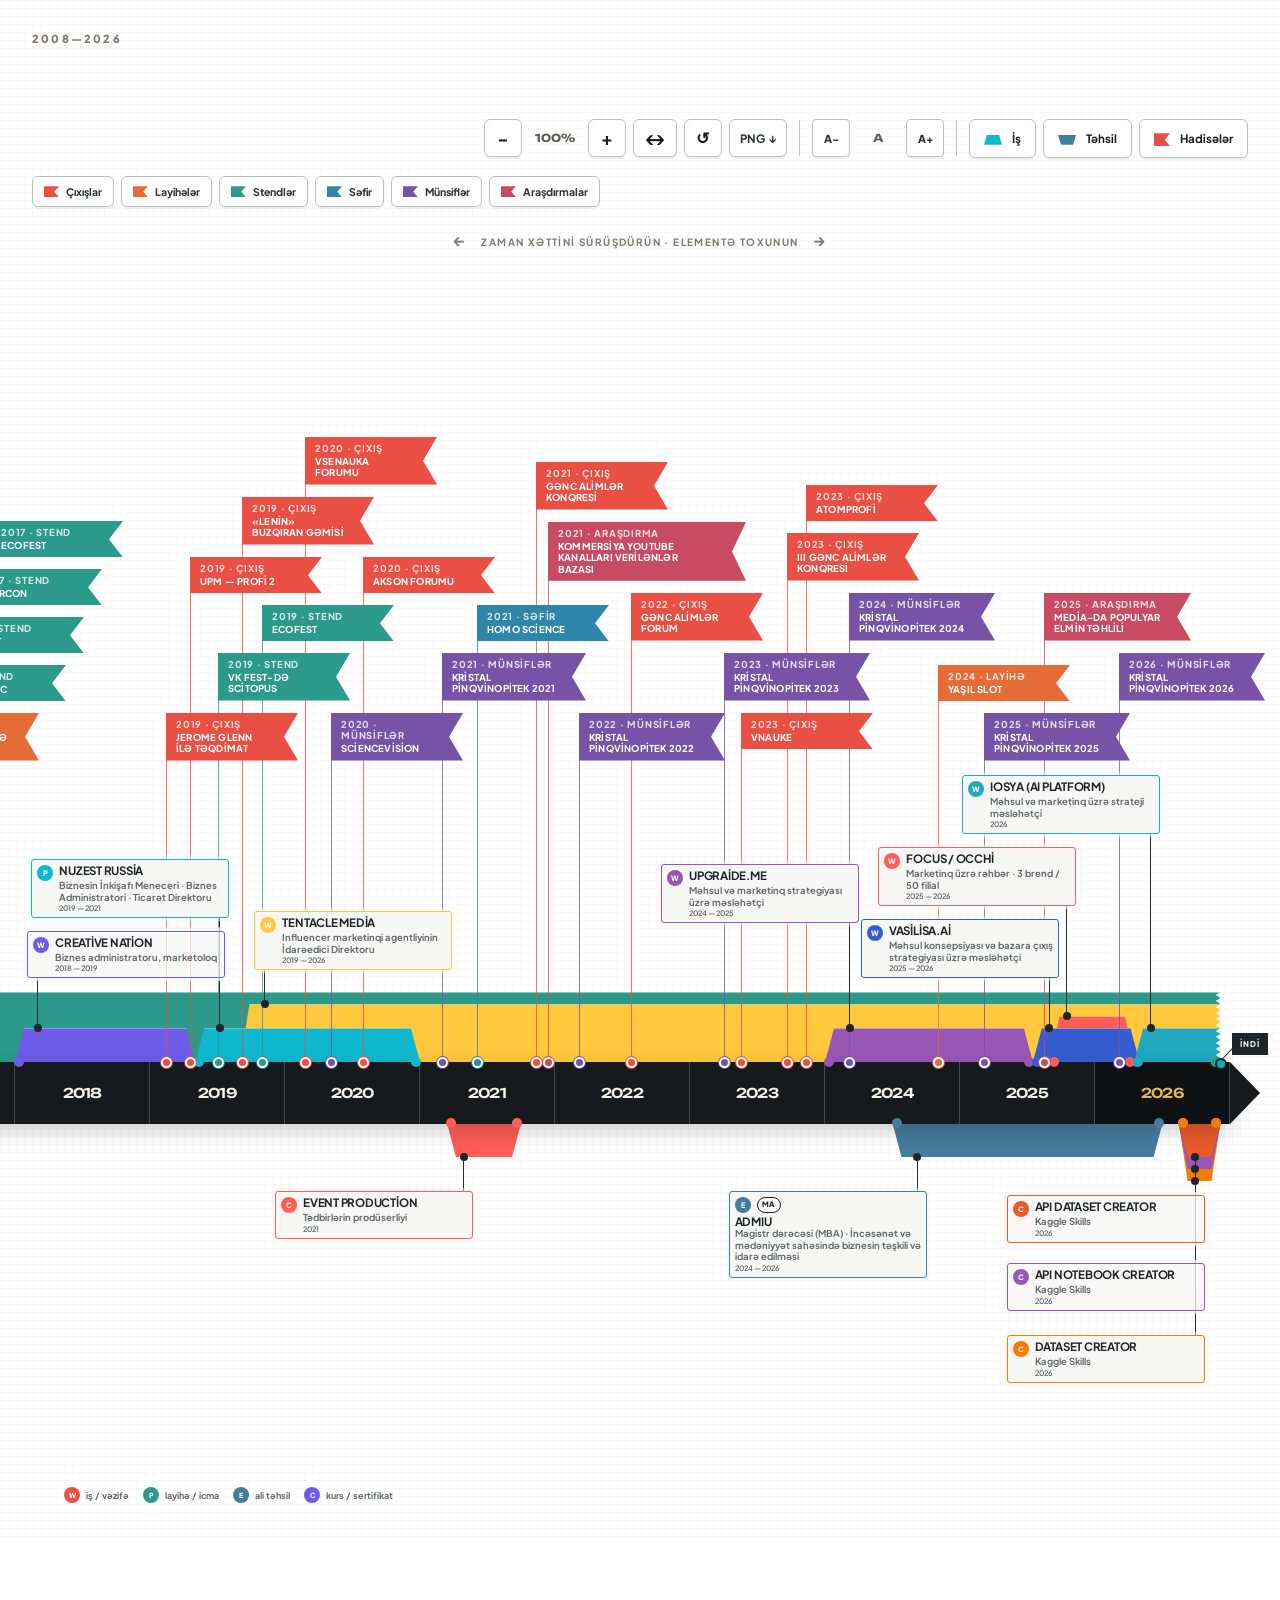
==== commit aa72645f: "Fix Azerbaijani font coverage and contextual copy; block search indexing on every page" ====
--- a/chronicle-az.html
+++ b/chronicle-az.html
@@ -1 +1 @@
-<!doctype html> <html lang="az"><head><meta charset="utf-8"><meta name="viewport" content="width=device-width,initial-scale=1"><link href="assets/bc0bc92da5d041c7f7.css" rel="stylesheet"><style>:root{--ink:#171a1d;--dark:#171a1d;--paper:#f7f8f5;--paper-2:#edf0ed;--cobalt:#2956a3;--ochre:#d19a2a;--sage:#77927d;--brick:#b95c43;--plum:#66526f;--sky:#769bb6;--grid:rgba(25,58,70,.045);--axis-y:560px}*{box-sizing:border-box}html{scroll-behavior:smooth}body{margin:0;background:var(--paper);color:var(--ink);font-family:Manrope,Arial,sans-serif}a{color:inherit}button{font-family:inherit}.hero{min-height:450px;background:var(--dark);color:#f7f8f5;display:grid;grid-template-columns:1.05fr 1fr;grid-template-rows:1fr auto;padding:58px clamp(24px,5vw,84px) 32px;gap:40px 8vw;position:relative;overflow:hidden}.hero:after{content:"";position:absolute;width:360px;height:360px;border:1px solid rgba(255,255,255,.12);border-radius:50%;right:-110px;top:-145px;box-shadow:0 0 0 55px rgba(255,255,255,.025),0 0 0 56px rgba(255,255,255,.09)}.hero__identity{display:flex;align-items:center;gap:30px;z-index:1}.portrait-wrap{position:relative;flex:0 0 auto}.portrait{width:140px;height:140px;object-fit:cover;border-radius:50%;filter:grayscale(1);border:7px solid rgba(255,255,255,.09)}.status-dot{width:22px;height:22px;background:#95b997;border:5px solid var(--dark);border-radius:50%;position:absolute;right:6px;bottom:10px}.eyebrow{margin:0 0 14px;font-size:11px;letter-spacing:.2em;font-weight:800;color:#d7aa54}.eyebrow--dark{color:#7e766b}h1{font:700 clamp(42px,5vw,76px)/.94 Unbounded,sans-serif;letter-spacing:-.05em;margin:0}.hero__role{font-size:15px;color:#aeb8ba;margin:19px 0 0}.hero__pitch{align-self:center;z-index:1}.hero__pitch>p{font-size:clamp(20px,2vw,29px);line-height:1.45;margin:0 0 30px}.hero__pitch b{color:#e1b55e}.contact-row{display:flex;gap:20px;flex-wrap:wrap}.contact-row a{font-size:12px;text-decoration:none;border-bottom:1px solid #607074;padding-bottom:4px;color:#c7cecf}.contact-row a:hover{color:#fff;border-color:#fff}.hero__meta{grid-column:1/-1;border-top:1px solid #49565a;padding-top:24px;display:flex;justify-content:space-between;text-transform:uppercase;font-size:10px;letter-spacing:.16em;color:#aeb8ba;z-index:1}.map-section{position:relative;padding:58px 0 38px;background-color:var(--paper);background-image:linear-gradient(var(--grid) 1px,transparent 1px),linear-gradient(90deg,var(--grid) 1px,transparent 1px),linear-gradient(rgba(25,58,70,.018) 1px,transparent 1px),linear-gradient(90deg,rgba(25,58,70,.018) 1px,transparent 1px);background-size:24px 24px,24px 24px,6px 6px,6px 6px;overflow:hidden}.chronicle-switcher{margin:0 clamp(24px,5vw,84px) 28px;display:flex;flex-direction:column;align-items:stretch;gap:7px;width:168px}.chronicle-switcher>span{margin:0 0 3px;font:800 10px Unbounded;letter-spacing:.12em;text-transform:uppercase;color:#746d64}.chronicle-switcher a{padding:9px 12px;border:1px solid #b8c0c0;border-radius:6px;background:rgba(255,255,255,.82);box-shadow:0 2px 0 rgba(29,37,41,.06);color:#30383c;text-decoration:none;font:750 10.5px Manrope}.chronicle-switcher a:hover{background:#fff;border-color:#80786d}.chronicle-switcher a.active{border-color:#1d2529;background:#1d2529;color:#f7f8f5}.section-heading{padding:0 clamp(24px,5vw,84px);display:flex;justify-content:space-between;align-items:flex-start;gap:30px}.profile-card h2,.section-heading h2{font:700 clamp(32px,4.2vw,60px)/1.02 Unbounded,sans-serif;letter-spacing:-.05em;margin:0}.map-section .section-heading h2{font-size:clamp(28px,3.2vw,45px)}.control-deck{display:flex;flex-direction:column;align-items:flex-end;gap:8px;width:min(760px,62vw)}.control-row{width:100%}.control-row--primary{display:grid;grid-template-columns:max-content minmax(26px,1fr) max-content;align-items:center;column-gap:12px}.control-row--primary:after{content:"";grid-column:2;grid-row:1;justify-self:center;width:1px;height:36px;background:#c8c0b4}.controls,.zoom-controls{display:flex;gap:7px;align-items:center;flex-wrap:wrap}.control-row--primary .zoom-controls{grid-column:1}.control-row--primary .controls{grid-column:3;justify-content:flex-end}.filter,.reset-view,.zoom-controls button{border:1px solid #b8c0c0;background:rgba(255,255,255,.82);border-radius:6px;padding:11px 14px;font:700 11.5px Manrope;color:var(--ink);cursor:pointer;box-shadow:0 2px 0 rgba(29,37,41,.06)}.filter:hover,.reset-view:hover,.zoom-controls button:hover{background:#fff;border-color:#80786d}.filter:not(.active){opacity:.35}.filter-icon{display:inline-block;width:18px;height:10px;margin-right:8px;vertical-align:middle;background:#10b8cf;clip-path:polygon(3px 0,calc(100% - 3px) 0,100% 100%,0 100%)}.filter-icon--education{background:#457b9d;clip-path:polygon(0 0,100% 0,calc(100% - 3px) 100%,3px 100%)}.filter-icon--event{width:16px;height:13px;background:#e94f43;clip-path:polygon(0 0,100% 0,68% 50%,100% 100%,0 100%)}.zoom-controls{padding-right:0}.zoom-controls button{font-size:18px;line-height:1;min-width:38px;min-height:38px;padding:7px 11px}.zoom-controls output{min-width:52px;text-align:center;font:700 11px Unbounded;color:#5f5a52}.reset-view{font-size:16px!important}.map-instructions{font-size:10px;letter-spacing:.14em;text-transform:uppercase;font-weight:700;color:#81796e;text-align:center;margin:22px 0 8px}.map-instructions span{font-size:16px;margin:0 11px}.timeline-viewport{overflow-x:auto;overflow-y:hidden;scrollbar-width:thin;scrollbar-color:#8e867b #ddd5c8;cursor:grab;outline:0;scroll-behavior:auto;overscroll-behavior-x:contain}.timeline-viewport.dragging{cursor:grabbing}.timeline{position:relative;height:900px;margin:0 36px;transition:none}.timeline__grid{position:absolute;inset:0;background-image:linear-gradient(90deg,transparent calc(100% - 1px),rgba(29,37,41,.09) 0);background-size:var(--year-width,130px) 100%;pointer-events:none}.year-axis{position:absolute;left:0;right:0;top:var(--axis-y);height:62px;background:var(--dark);color:#f5f1e8;display:flex;z-index:25;box-shadow:0 8px 20px rgba(23,26,29,.2)}.year-axis:after{content:"";position:absolute;right:-30px;top:0;border-top:31px solid transparent;border-bottom:31px solid transparent;border-left:30px solid var(--dark)}.year{flex:0 0 var(--year-width,130px);min-width:0;border-right:1px solid #43484c;display:flex;align-items:center;justify-content:center;font:600 var(--year-font-size,13.5px) Unbounded;letter-spacing:-.06em;white-space:nowrap;overflow:visible}.year.current{background:#0e1012;color:#e5b55b;position:relative;justify-content:center;padding-left:0}.year.current:after{content:none}.education-layer,.milestone-layer,.work-layer{position:absolute;inset:0;pointer-events:none}.timeline-item{position:absolute;border:0;cursor:pointer;pointer-events:auto;appearance:none;transition:filter .18s ease,opacity .18s ease}.timeline-item.hidden{opacity:0;pointer-events:none}.education-file,.work-file{--band-height:calc(34px + (var(--lane) * 12px));height:var(--band-height);padding:0;background:0 0;overflow:visible;z-index:auto;text-align:left;pointer-events:none}.education-file .edge-dot,.education-file .item-label,.education-file .ribbon-fill,.work-file .edge-dot,.work-file .item-label,.work-file .ribbon-fill{pointer-events:auto}.work-file{top:calc(var(--axis-y) - var(--band-height))}.education-file{top:calc(var(--axis-y) + 61px)}.ribbon-fill{position:absolute;inset:0;background:var(--file-color);clip-path:polygon(9px 0,calc(100% - 9px) 0,100% 100%,0 100%);box-shadow:inset 0 1px rgba(255,255,255,.4);z-index:calc(12 - var(--lane));transition:transform .2s ease,filter .2s ease}.work-file.ongoing .ribbon-fill{clip-path:polygon(9px 0,100% 0,100% 100%,0 100%)}.work-file.ongoing .ribbon-fill:after{content:"";position:absolute;top:0;right:-1px;width:5px;height:100%;background-image:url("data:image/svg+xml,%3Csvg xmlns='http://www.w3.org/2000/svg' width='5' height='6' viewBox='0 0 5 6'%3E%3Cpath d='M5 0L0 3L5 6Z' fill='%23f7f8f5' stroke='%23f7f8f5' stroke-width='.35' stroke-linejoin='round'/%3E%3C/svg%3E");background-size:5px 6px;background-repeat:repeat-y;pointer-events:none}.education-file .ribbon-fill{clip-path:polygon(0 0,100% 0,calc(100% - 9px) 100%,9px 100%)}.education-file.ongoing .ribbon-fill{clip-path:polygon(0 0,100% 0,100% 100%,9px 100%)}.edge-dot{position:absolute;width:10px;height:10px;border-radius:50%;background:var(--file-color);bottom:-5px;z-index:31;transition:transform .2s ease}.edge-dot--start{left:-1px}.edge-dot--end{right:-1px}.education-file .edge-dot{top:-5px;bottom:auto}.leader{position:absolute;left:var(--leader-x,28px);border-left:1px solid #252b2d;z-index:39;pointer-events:none;transition:transform .2s ease}.leader-dot{position:absolute;left:calc(var(--leader-x,28px) - 3.5px);width:8px;height:8px;border-radius:50%;background:#202628;z-index:45;pointer-events:none;transition:transform .2s ease}.work-file .leader{top:auto;bottom:var(--band-height);height:calc(var(--label-base,0px) + 34px + var(--label-rise))}.work-file .leader-dot{top:auto;bottom:calc(var(--band-height) - 4px)}.education-file .leader{top:var(--band-height);height:calc(var(--label-base,0px) + 34px + var(--label-rise))}.education-file .leader-dot{top:calc(var(--band-height) - 4px)}.item-label{position:absolute;left:var(--label-left,20px);bottom:calc(var(--band-height) + var(--label-base,0px) + 34px + var(--label-rise));display:grid;grid-template-columns:16px minmax(0,1fr);column-gap:6px;align-items:start;width:198px;color:#1e2527;padding:3px 5px;background:rgba(247,248,245,.94);border:1px solid var(--file-color);box-shadow:0 0 0 3px rgba(247,248,245,.92);z-index:40;isolation:isolate;overflow:visible;pointer-events:auto;transition:transform .2s ease}.education-file .item-label{top:calc(var(--band-height) + var(--label-base,0px) + 34px + var(--label-rise));bottom:auto}.item-type{grid-column:1;grid-row:1;display:grid;place-items:center;width:16px;height:16px;border-radius:50%;margin:0;background:var(--file-color);color:#fff;font:800 7.4px Manrope}.degree-badge{grid-column:2;grid-row:1;justify-self:start;align-self:center;border:1px solid #1e2527;border-radius:9px;padding:1px 4px;background:rgba(247,248,245,.96);font:800 7px/1 Manrope;letter-spacing:.08em;color:#1e2527}.item-label.has-degree strong{grid-column:1/-1;grid-row:2;margin-top:3px}.item-label.has-degree small{grid-column:1/-1;grid-row:3;margin-top:0}.item-label strong{grid-column:2;grid-row:1;min-width:0;font:700 11.5px/1.06 Unbounded;letter-spacing:-.02em;text-transform:uppercase}.item-label small{grid-column:2;grid-row:2;display:block;margin:-1px 0 0;color:#5f6769}.item-role{display:block;font:650 9.5px/1.22 Manrope}.item-period{display:block;margin-top:1px;font:600 7.5px/1.2 Manrope}.work-file.label-hover .edge-dot,.work-file.label-hover .ribbon-fill,.work-file:hover .edge-dot,.work-file:hover .ribbon-fill{filter:saturate(1.12) brightness(1.03);transform:translateY(-4px)}.work-file.label-hover .item-label,.work-file.label-hover .leader,.work-file.label-hover .leader-dot,.work-file:hover .item-label,.work-file:hover .leader,.work-file:hover .leader-dot{transform:translateY(-4px)}.education-file.label-hover .edge-dot,.education-file.label-hover .leader,.education-file.label-hover .ribbon-fill,.education-file:hover .edge-dot,.education-file:hover .leader,.education-file:hover .ribbon-fill{filter:saturate(1.12) brightness(1.03);transform:translateY(4px)}.education-file.label-hover .item-label,.education-file.label-hover .leader,.education-file.label-hover .leader-dot,.education-file:hover .item-label,.education-file:hover .leader,.education-file:hover .leader-dot{transform:translateY(4px)}.side-project-file{top:calc(var(--axis-y) - 13px);height:12px;padding:0;background:0 0;overflow:visible;z-index:17;text-align:left}.project-thread-line{position:absolute;left:5px;right:5px;top:6px;height:2px;background:repeating-linear-gradient(90deg,var(--file-color) 0 8px,transparent 8px 13px);opacity:.82;transition:transform .2s ease,opacity .2s ease}.side-project-dot{position:absolute;top:2px;width:10px;height:10px;border-radius:50%;background:var(--paper);border:2px solid var(--file-color);z-index:2;transition:transform .2s ease}.side-project-dot--start{left:-1px}.side-project-dot--end{right:-1px}.project-thread-tag{position:absolute;left:0;bottom:12px;display:flex;align-items:baseline;gap:6px;padding:2px 5px 3px 6px;border-left:2px solid var(--file-color);background:rgba(247,248,245,.9);color:#266f69;white-space:nowrap;z-index:3;transition:transform .2s ease}.project-thread-tag strong{font:750 8.5px/1 Unbounded;text-transform:uppercase}.project-thread-tag small{font:700 7.2px/1 Manrope;letter-spacing:.04em}.side-project-file.legend-hover .project-thread-line,.side-project-file.legend-hover .project-thread-tag,.side-project-file.legend-hover .side-project-dot,.side-project-file:hover .project-thread-line,.side-project-file:hover .project-thread-tag,.side-project-file:hover .side-project-dot{transform:translateY(-3px)}.side-project-file.legend-hover .project-thread-line,.side-project-file:hover .project-thread-line{opacity:1}.event-pin{top:var(--pin-top);height:calc(var(--axis-y) - var(--pin-top));width:1px;padding:0;background:0 0;overflow:visible;z-index:auto}.event-line{position:absolute;left:0;top:calc(var(--flag-height,36px) - 1px);bottom:0;width:1px;background:var(--pin-color);opacity:.78;z-index:9;pointer-events:none;transition:transform .18s ease,filter .15s ease}.event-dot{position:absolute;left:-5px;bottom:-6px;width:11px;height:11px;border-radius:50%;background:var(--pin-color);border:2px solid var(--paper);box-shadow:0 0 0 1px var(--pin-color);z-index:52;pointer-events:auto;transition:transform .18s ease,filter .18s ease}.event-flag{position:absolute;top:0;left:0;width:var(--flag-width,132px);min-height:36px;padding:6px 18px 6px 10px;background:var(--pin-color);color:#fff;font:750 8.7px/1.18 Manrope;letter-spacing:.02em;text-transform:uppercase;text-align:left;clip-path:polygon(0 0,100% 0,calc(100% - 14px) 50%,100% 100%,0 100%);filter:drop-shadow(0 2px 2px rgba(29,37,41,.12));z-index:30;transition:transform .18s ease,filter .15s ease}.event-flag:before{content:none}.event-kind{display:block;color:rgba(255,255,255,.8);font-size:9.5px;letter-spacing:.08em;margin-bottom:2px}.event-flag>span{display:block;white-space:normal}.event-pin:hover .event-dot,.event-pin:hover .event-flag,.event-pin:hover .event-line{transform:translateY(-4px)}.event-pin:hover .event-flag{filter:saturate(1.12) brightness(1.04) drop-shadow(0 4px 3px rgba(29,37,41,.18))}.event-pin:hover .event-dot{filter:saturate(1.12) brightness(1.04)}.now-marker{position:absolute;top:calc(var(--axis-y) - 29px);height:29px;border-left:0;z-index:32;pointer-events:none}.now-marker:before{content:"";position:absolute;top:25px;left:-5px;width:8px;height:8px;background:#10a9bc;border:2px solid #1d2529;border-radius:50%}.now-marker:after{content:"";position:absolute;top:27px;left:1px;width:17px;border-top:1px solid #1d2529;transform:rotate(-47deg);transform-origin:left center}.now-marker span{position:absolute;top:0;left:12px;background:#1d2529;color:#f5f1e8;padding:6px 8px;font-size:8px;font-weight:800;letter-spacing:.12em;white-space:nowrap}.flag-filters{width:max-content;max-width:100%;padding:0;display:flex;align-items:center;justify-content:flex-end;gap:7px;flex-wrap:wrap}.flag-filters__label{margin-right:3px;font:800 9px Unbounded;letter-spacing:.12em;text-transform:uppercase;color:#677078}.event-filter{border:1px solid #b8c0c0;background:rgba(255,255,255,.82);color:#30383c;border-radius:6px;padding:8px 11px;font:750 10.5px Manrope;cursor:pointer;box-shadow:0 2px 0 rgba(29,37,41,.06);transition:background .18s,border-color .18s,opacity .18s}.event-filter:hover{background:#fff;border-color:#80786d}.event-filter:before{content:"";display:inline-block;width:15px;height:11px;margin-right:7px;vertical-align:-1px;background:var(--kind-color);clip-path:polygon(0 0,100% 0,68% 50%,100% 100%,0 100%)}.event-filter:not(.active){opacity:.35;filter:grayscale(.75)}.item-label:after{content:"";position:absolute;left:calc(var(--leader-x) - var(--label-left));width:1px;height:4px;background:#252b2d;z-index:1;pointer-events:none}.work-file .item-label:after{bottom:-4px}.education-file .item-label:after{top:-4px}.item-label strong{font-size:calc(11.5px * var(--map-font-scale,1))}.item-role{font-size:calc(9.5px * var(--map-font-scale,1))}.item-period{font-size:calc(7.5px * var(--map-font-scale,1))}.event-flag{font-size:calc(9.5px * var(--map-font-scale,1))}.event-kind{font-size:calc(9.5px * var(--map-font-scale,1))}.map-font-controls{position:absolute;right:clamp(18px,3vw,48px);bottom:48px;display:flex;align-items:center;gap:5px;padding:6px;background:rgba(247,248,245,.94);border:1px solid #b8c0c0;border-radius:7px;box-shadow:0 3px 12px rgba(29,37,41,.1);z-index:35}.map-font-controls button{border:0;background:0 0;color:#273134;min-width:34px;height:30px;border-radius:4px;font:800 12px Manrope;cursor:pointer}.map-font-controls button:hover{background:#e8e2d7}.map-font-controls output{min-width:46px;text-align:center;font:800 11px Unbounded;color:#596166}.item-label:after{content:"";position:absolute;left:calc(var(--leader-x) - var(--label-left));width:1px;height:3px;background:#252b2d;z-index:2;pointer-events:none}.work-file .item-label:after{bottom:-3px}.education-file .item-label:after{top:-3px}.item-label:hover{z-index:80}.timeline-item:has(.item-label:hover){z-index:70}.degree-badge,.item-type{position:relative;cursor:default}.degree-badge:after,.item-type:after{content:attr(data-tooltip);position:absolute;left:50%;bottom:calc(100% + 7px);transform:translate(-50%,3px);width:max-content;max-width:150px;padding:5px 7px;border-radius:4px;background:#202628;color:#f7f8f5;font:700 8px/1.15 Manrope;letter-spacing:.02em;opacity:0;pointer-events:none;transition:opacity .14s ease,transform .14s ease;z-index:100}.degree-badge:hover:after,.item-type:hover:after{opacity:1;transform:translate(-50%,0)}.item-label strong{font-size:calc(11.5px * var(--map-font-scale,1))}.item-role{font-size:calc(9.5px * var(--map-font-scale,1))}.item-period{font-size:calc(7.5px * var(--map-font-scale,1))}.event-flag{font-size:calc(9.5px * var(--map-font-scale,1))}.event-kind{font-size:calc(9.5px * var(--map-font-scale,1))}.map-font-controls{position:absolute;right:clamp(18px,3vw,48px);bottom:48px;display:flex;align-items:center;gap:5px;padding:6px;background:rgba(247,248,245,.94);border:1px solid #b8c0c0;border-radius:7px;box-shadow:0 3px 12px rgba(29,37,41,.1);z-index:35}.map-font-controls button{border:0;background:0 0;color:#273134;min-width:34px;height:30px;border-radius:4px;font:800 12px Manrope;cursor:pointer}.map-font-controls button:hover{background:#e8e2d7}.map-font-controls output{min-width:46px;text-align:center;font:800 11px Unbounded;color:#596166}.map-key{display:flex;gap:14px;flex-wrap:wrap;padding:10px clamp(24px,5vw,84px) 18px;color:#606a6d;font:700 9px/1.25 Manrope}.map-key span{display:flex;align-items:center;gap:6px}.map-key i{display:grid;place-items:center;width:16px;height:16px;border-radius:50%;background:#4e82b8;color:#fff;font:800 7px Manrope;font-style:normal}.map-key span:first-child i{background:#e94f43}.map-key span:nth-child(2) i{background:#2b9a8b}.map-key span:nth-child(3) i{background:#457b9d}.map-key span:nth-child(4) i{background:#6c5ce7}.numbers{display:grid;grid-template-columns:repeat(4,1fr);background:var(--dark);color:#f7f8f5;padding:0 clamp(24px,5vw,84px)}.numbers article{padding:52px 28px;border-right:1px solid #4b585d}.numbers article:last-child{border:0}.numbers strong{display:block;font:700 clamp(30px,3vw,48px) Unbounded;color:#dfb15a;letter-spacing:-.05em}.numbers span{font-size:12px;color:#aeb8ba;line-height:1.5}.profile-grid{padding:90px clamp(24px,5vw,84px);display:grid;grid-template-columns:1.35fr .85fr .8fr;gap:16px}.profile-card{background:#fbf8f1;padding:40px;min-height:410px;border:1px solid #ded6ca}.profile-card--lead p:not(.eyebrow){max-width:680px;line-height:1.75;color:#595650}.chips{display:flex;gap:7px;flex-wrap:wrap;margin-top:35px}.chips span{border:1px solid #cfc6b9;border-radius:4px;padding:8px 12px;font-size:10px;font-weight:700}.big-list{list-style:none;margin:10px 0 0;padding:0}.big-list li{display:flex;align-items:center;gap:18px;padding:18px 0;border-bottom:1px solid #ded6ca}.big-list b{font:600 13px Unbounded;color:var(--cobalt)}.big-list span{font-weight:700;font-size:13px}.profile-card--accent{background:var(--dark);color:#fff;display:flex;flex-direction:column;border-color:var(--dark)}.profile-card--accent h3{font:700 28px/1.1 Unbounded;margin:10px 0}.profile-card--accent p:not(.eyebrow){font-size:13px;line-height:1.7}.arrow-link{margin-top:auto;font-size:12px;font-weight:800;text-decoration:none;border-bottom:1px solid currentColor;width:max-content;padding-bottom:4px}.projects-section{padding:30px 0 100px}.project-list{margin-top:50px;border-top:1px solid #c9c0b4}.project-row{display:grid;grid-template-columns:70px 1fr 1.5fr 30px;gap:25px;align-items:center;text-decoration:none;padding:28px clamp(24px,5vw,84px);border-bottom:1px solid #c9c0b4;transition:.2s background}.project-row:hover{background:#dfc27c}.project-row>b{font:600 12px Unbounded;color:#81796e}.project-row h3{font:700 20px Unbounded;margin:0}.project-row p{font-size:12px;color:#625d56}.project-row span{font-size:22px}.resume-band{margin:0 clamp(24px,5vw,84px) 90px;display:grid;grid-template-columns:1.35fr repeat(2,1fr);border-top:1px solid #c9c0b4;border-left:1px solid #c9c0b4;background:#fbf8f1}.resume-band article{min-height:190px;padding:28px;border-right:1px solid #c9c0b4;border-bottom:1px solid #c9c0b4}.resume-band__lead{grid-row:span 3;display:flex;flex-direction:column;justify-content:center;background:var(--dark);color:#f7f8f5}.resume-band__lead .eyebrow{color:#d7aa54}.resume-band__lead h2{font:700 clamp(25px,3vw,42px)/1.05 Unbounded;margin:0 0 18px;letter-spacing:-.045em}.resume-band__lead p:last-child{color:#aeb8ba;line-height:1.55}.resume-band article>span{display:block;font-size:8px;font-weight:800;letter-spacing:.18em;color:#837b70;margin-bottom:20px}.resume-band article>strong{display:block;font:700 clamp(20px,2.3vw,32px)/1.05 Unbounded;letter-spacing:-.04em}.resume-band article>p{font-size:11px;line-height:1.55;color:#625d56;margin:14px 0 0}footer{background:var(--dark);color:#9ca7a9;display:flex;justify-content:space-between;padding:28px clamp(24px,5vw,84px);font-size:10px;letter-spacing:.06em}.detail-panel{position:fixed;left:50%;top:50%;width:min(640px,calc(100vw - 32px));max-height:min(760px,calc(100vh - 40px));background:#f9f5ec;z-index:1001;padding:48px 52px;border:1px solid #8e867b;border-top:9px solid var(--cobalt);border-radius:4px;transform:translate(-50%,-45%) scale(.96);opacity:0;pointer-events:none;transition:.25s;box-shadow:0 26px 70px rgba(18,25,28,.32);overflow:auto}.detail-panel:before{content:"ARCHIVE / DETAIL";position:absolute;right:52px;top:18px;font:700 8px Unbounded;letter-spacing:.15em;color:#8a8175}.detail-panel.open{transform:translate(-50%,-50%) scale(1);opacity:1;pointer-events:auto}.detail-panel__close{position:absolute;right:18px;top:30px;border:1px solid #bcb4a8;background:#fffaf1;width:32px;height:32px;border-radius:50%;font-size:23px;line-height:1;cursor:pointer}.detail-panel__type{font-size:9px;letter-spacing:.16em;font-weight:800;color:var(--brick);text-transform:uppercase}.detail-panel h2{font:700 30px/1.08 Unbounded;margin:15px 0;max-width:85%}.detail-panel__period{color:#777067;font-size:11px}.detail-panel__role{font-weight:800;font-size:14px;border-top:1px solid #d3cabe;padding-top:18px}.detail-panel ul{padding-left:18px;line-height:1.65;font-size:13px;color:#4d4a45}.detail-panel .arrow-link{display:block;margin-top:26px}.scrim{position:fixed;inset:0;background:rgba(20,29,33,.57);backdrop-filter:blur(2px);z-index:1000;opacity:0;pointer-events:none;transition:.25s}.scrim.show{opacity:1;pointer-events:auto}@media(max-width:1000px){.hero{grid-template-columns:1fr}.hero__meta{grid-column:1}.profile-grid{grid-template-columns:1fr 1fr}.profile-card--lead{grid-column:1/-1}.numbers{grid-template-columns:1fr 1fr}.section-heading{align-items:flex-start;flex-direction:column}.control-deck{width:100%}.resume-band{grid-template-columns:1fr 1fr}.resume-band__lead{grid-column:1/-1;grid-row:auto;min-height:250px}}@media(max-width:640px){.hero{padding-top:35px}.hero__identity{align-items:flex-start;gap:18px}.portrait{width:86px;height:86px;border-width:4px}h1{font-size:34px}.hero__pitch>p{font-size:18px}.hero__meta{display:grid;grid-template-columns:1fr 1fr;gap:12px}.controls{flex-wrap:wrap}.zoom-controls{border-left:0;padding-left:0}.numbers,.profile-grid,.resume-band{grid-template-columns:1fr}.numbers article{border-right:0;border-bottom:1px solid #4b585d;padding-left:0}.profile-card{padding:28px;min-height:auto}.profile-card--lead{grid-column:auto}.project-row{grid-template-columns:38px 1fr 25px}.project-row p{display:none}.project-row h3{font-size:15px}.timeline{margin-left:14px}.detail-panel{padding:48px 26px 32px}.map-instructions{text-align:left;padding-left:24px}.resume-band__lead{grid-column:auto}}@media(prefers-reduced-motion:reduce){*{scroll-behavior:auto!important;transition:none!important}}.control-deck{width:max-content;max-width:72vw;margin-left:auto}.control-row--primary{width:max-content;grid-template-columns:max-content 1px max-content 1px max-content;margin-left:auto}.control-row--primary:after{content:none}.control-divider{width:1px;height:36px;background:#c8c0b4}.control-row--primary .controls,.control-row--primary .zoom-controls{grid-column:auto}.control-row--primary .controls{justify-content:flex-end}.map-font-controls{position:static;display:flex;align-items:center;gap:5px;padding:0;background:0 0;border:0;box-shadow:none;z-index:35}.map-font-controls button{border:0;background:0 0;color:#273134;min-width:34px;height:30px;border-radius:4px;font:800 12px Manrope;cursor:pointer}.map-font-controls button:hover{background:#e8e2d7}.map-font-controls output{min-width:46px;text-align:center;font:800 11px Unbounded;color:#596166}.zoom-controls .download-png{border:1px solid #b8c0c0;background:rgba(255,255,255,.82);border-radius:6px;padding:7px 10px;min-width:auto;min-height:38px;color:#273134;font:700 11.5px Manrope;letter-spacing:.02em;cursor:pointer;box-shadow:0 2px 0 rgba(29,37,41,.06);display:inline-grid;place-items:center;text-decoration:none}.zoom-controls .download-png:hover{background:#fff;border-color:#80786d}.zoom-controls .download-png:disabled{opacity:.6;cursor:wait}.is-exporting .chronicle-switcher,.is-exporting .control-deck,.is-exporting .map-instructions{display:none!important}.year{cursor:pointer;transition:background .18s,color .18s}.year:hover{background:#343a3d;color:#fff}.event-pin.year-hover .event-dot,.event-pin.year-hover .event-flag,.event-pin.year-hover .event-line,.event-pin:hover .event-dot,.event-pin:hover .event-flag,.event-pin:hover .event-line{transform:translateY(-4px)}.event-pin.year-hover .event-flag,.event-pin:hover .event-flag{filter:saturate(1.12) brightness(1.04) drop-shadow(0 4px 3px rgba(29,37,41,.18))}.event-pin.year-hover .event-dot,.event-pin:hover .event-dot{filter:saturate(1.12) brightness(1.04)}.event-title--penguin{line-height:1.18}.event-title--penguin>span{display:block;white-space:nowrap;font-size:calc(7.7px * var(--map-font-scale,1));letter-spacing:.01em}.work-file.year-hover .edge-dot,.work-file.year-hover .ribbon-fill{filter:saturate(1.12) brightness(1.03);transform:translateY(-4px)}.work-file.year-hover .item-label,.work-file.year-hover .leader,.work-file.year-hover .leader-dot{transform:translateY(-4px)}.education-file.year-hover .edge-dot,.education-file.year-hover .ribbon-fill{filter:saturate(1.12) brightness(1.03);transform:translateY(4px)}.education-file.year-hover .item-label,.education-file.year-hover .leader,.education-file.year-hover .leader-dot{transform:translateY(4px)}.milestone-layer{z-index:36}.event-pin{z-index:auto}.event-line{width:1px;background:var(--pin-color);opacity:.78;z-index:1}.event-flag{z-index:10}.event-dot{z-index:20}.event-flag{padding-right:30px}.work-file.ongoing .ribbon-fill:after{background-image:url("data:image/svg+xml,%3Csvg xmlns='http://www.w3.org/2000/svg' width='5' height='6' viewBox='0 0 5 6'%3E%3Cpath d='M5 0L0 3L5 6Z' fill='%23f7f8f5' stroke='%23f7f8f5' stroke-width='.35' stroke-linejoin='round'/%3E%3C/svg%3E");background-size:5px 6px;background-repeat:repeat-y}.edge-dot{z-index:31;pointer-events:auto}.leader-dot{z-index:45}.event-dot{z-index:70}.degree-badge{min-width:24px;height:16px;box-sizing:border-box;display:grid;place-items:center;padding:0;font-size:7.4px}.item-label{border-radius:3px;box-shadow:none}.item-label:after{content:none}.label-halo{position:absolute;left:calc(var(--label-left,20px) - 3px);bottom:calc(var(--band-height) + var(--label-base,0px) + 31px + var(--label-rise));width:calc(var(--label-width,210px) + 6px);height:calc(var(--label-height,56px) + 6px);background:rgba(247,248,245,.92);border-radius:5px;z-index:38;pointer-events:none}.education-file .label-halo{top:calc(var(--band-height) + var(--label-base,0px) + 31px + var(--label-rise));bottom:auto}.flag-filters{width:max-content;margin-left:auto;justify-content:flex-end}.map-font-controls button{border:1px solid #b8c0c0;background:rgba(255,255,255,.82);box-shadow:0 2px 0 rgba(29,37,41,.06);min-width:38px;height:38px;font-size:11px}.map-font-controls button:hover{background:#fff;border-color:#80786d}.section-heading{align-items:flex-start;padding-left:clamp(24px,5vw,84px)}.control-deck{flex:1 1 560px;width:auto;max-width:min(900px,100%);min-width:0}.control-row--primary{width:max-content;max-width:100%;grid-template-columns:max-content 1px max-content 1px max-content;margin-left:auto}.control-row--primary .controls{min-width:0;flex-wrap:wrap}.flag-filters{width:100%;max-width:100%;margin:10px 0 0;justify-content:flex-end;align-content:flex-start}.event-filter{flex:0 0 auto}@media(max-width:1180px){.control-row--primary{grid-template-columns:max-content 1px max-content minmax(0,1fr)}.control-row--primary .control-divider:nth-of-type(2){display:none}}@media(max-width:820px){.chronicle-switcher{width:auto;margin:0 24px 22px;flex-direction:row;flex-wrap:wrap}.section-heading{padding-left:clamp(24px,5vw,84px)}.control-row--primary{display:flex;justify-content:flex-start;flex-wrap:wrap}.control-divider{display:none!important}.control-deck{flex-basis:100%}.flag-filters{justify-content:flex-start}}@media(max-width:1500px){.section-heading{flex-direction:column;gap:18px}.control-deck{align-self:stretch;max-width:none;width:100%;margin-left:0}.control-row--primary{width:max-content;margin-left:0;grid-template-columns:max-content 1px max-content 1px max-content}.flag-filters{justify-content:flex-start}}.timeline,.timeline-viewport{background-color:transparent!important;background-image:none!important}.timeline__grid{display:none!important}.timeline,.timeline-viewport{background-color:transparent!important;background-image:none!important}.timeline__grid{display:none!important}.timeline,.timeline-viewport{background-color:var(--paper);background-image:linear-gradient(var(--grid) 1px,transparent 1px),linear-gradient(90deg,var(--grid) 1px,transparent 1px),linear-gradient(rgba(25,58,70,.018) 1px,transparent 1px),linear-gradient(90deg,rgba(25,58,70,.018) 1px,transparent 1px);background-size:24px 24px,24px 24px,6px 6px,6px 6px}.timeline__grid{left:var(--timeline-gutter,72px);right:var(--timeline-end-gutter,var(--timeline-gutter,72px))}.year-axis{left:var(--timeline-gutter,72px);right:var(--timeline-end-gutter,var(--timeline-gutter,72px))}.label-halo{display:block}.item-label{padding:5px 5px 4px}.timeline,.timeline-viewport{background-color:var(--paper);background-image:linear-gradient(var(--grid) 1px,transparent 1px),linear-gradient(90deg,var(--grid) 1px,transparent 1px),linear-gradient(rgba(25,58,70,.018) 1px,transparent 1px),linear-gradient(90deg,rgba(25,58,70,.018) 1px,transparent 1px);background-size:24px 24px,24px 24px,6px 6px,6px 6px}.timeline__grid{left:var(--timeline-gutter,72px);right:var(--timeline-end-gutter,var(--timeline-gutter,72px))}.year-axis{left:var(--timeline-gutter,72px);right:var(--timeline-end-gutter,var(--timeline-gutter,72px))}.label-halo{display:block}body,html{margin:0;overflow-x:hidden}.map-section{padding-top:32px;padding-bottom:20px}</style><style>.map-section,body,html{background:0 0!important}</style><style>.map-section,body,html{background:0 0!important}</style><style>.map-section,body,html{background:0 0!important}</style><style>.map-section,body,html{background:0 0!important}</style><style id="chronicle-refinement">.map-section{background-image:linear-gradient(rgba(0,0,0,.025) 1px,transparent 1px),linear-gradient(90deg,rgba(0,0,0,.025) 1px,transparent 1px)!important;background-size:8px 8px!important}</style><link rel="stylesheet" href="dark-theme.css"><script src="theme.js"></script></head><body><section class="map-section" aria-labelledby="map-title"> <div class="section-heading"> <div> <p class="eyebrow eyebrow--dark">2008—2026</p> <h2 id="map-title">Peşəkar xronika</h2> </div> <div class="control-deck"> <div class="control-row control-row--primary"> <div class="zoom-controls" aria-label="Xəritənin miqyası"> <button id="zoomOut" aria-label="Miqyası azalt">−</button> <output id="zoomValue" aria-live="polite">100%</output> <button id="zoomIn" aria-label="Miqyası artır">+</button> <button id="zoomFit" title="Zaman xəttini sığışdır" aria-label="Zaman xəttini sığışdır">↔</button> <button class="reset-view" title="Filtrləri sıfırla və cari ilə keç" aria-label="Filtrləri sıfırla və cari ilə keç">↺</button> <a id="downloadPng" class="download-png" href="#" aria-label="Xronikanı PNG formatında yüklə">PNG ↓</a> </div> <span class="control-divider" aria-hidden="true"></span> <div class="map-font-controls" aria-label="Xəritədə mətn ölçüsü"> <button id="fontDown" type="button" aria-label="Mətn ölçüsünü azalt">A−</button> <output id="fontValue" aria-live="polite">A</output> <button id="fontUp" type="button" aria-label="Mətn ölçüsünü artır">A+</button> </div> <span class="control-divider" aria-hidden="true"></span> <div class="controls" aria-label="Xəritənin filtrləri"> <button class="filter active" data-filter="work"><i class="filter-icon filter-icon--work"></i> İş</button> <button class="filter active" data-filter="education"><i class="filter-icon filter-icon--education"></i> Təhsil</button> <button class="filter active" data-filter="milestone"><i class="filter-icon filter-icon--event"></i> Hadisələr</button> </div> </div> <div class="flag-filters" aria-label="Hadisə kateqoriyası filtrləri"> <button class="event-filter active" data-kind="Çıxış" style="--kind-color:#e94f43">Çıxışlar</button> <button class="event-filter active" data-kind="Layihə" style="--kind-color:#e56b37">Layihələr</button> <button class="event-filter active" data-kind="Stend" style="--kind-color:#2b9a8b">Stendlər</button> <button class="event-filter active" data-kind="Səfir" style="--kind-color:#2e86ab">Səfir</button> <button class="event-filter active" data-kind="Münsiflər" style="--kind-color:#7653a6">Münsiflər</button> <button class="event-filter active" data-kind="Araşdırma" style="--kind-color:#c94b63">Araşdırmalar</button> </div> </div> </div> <div class="map-instructions"><span>←</span> Zaman xəttini sürüşdürün · elementə toxunun <span>→</span></div> <div class="timeline-viewport" id="timelineViewport" tabindex="0" aria-label="İnteraktiv karyera zaman xətti"> <div class="timeline" id="timeline"> <div class="timeline__grid"></div> <div class="milestone-layer" id="milestoneLayer"></div> <div class="work-layer" id="workLayer"></div> <div class="year-axis" id="yearAxis"></div> <div class="education-layer" id="educationLayer"></div> <div class="now-marker"><span>İNDİ</span></div> </div> </div> <aside class="map-key" aria-label="İşarələrin izahı"> <span><i>W</i> iş / vəzifə</span> <span><i>P</i> layihə / icma</span> <span><i>E</i> ali təhsil</span> <span><i>C</i> kurs / sertifikat</span> </aside> </section><aside class="detail-panel" id="detailPanel" aria-hidden="true"> <button class="detail-panel__close" id="detailClose" aria-label="Bağla">×</button> <p class="detail-panel__type" id="detailType"></p> <h2 id="detailTitle"></h2> <p class="detail-panel__period" id="detailPeriod"></p> <p class="detail-panel__role" id="detailRole"></p> <ul id="detailBullets"></ul> <a id="detailLink" class="arrow-link" href="#" target="_blank" rel="noreferrer">Layihəni aç →</a> </aside> <div class="scrim" id="scrim"></div><script>const CHRONICLE_CONFIG=window.CHRONICLE_CONFIG||null,ARCHIVED=Boolean(CHRONICLE_CONFIG?.archived),START=CHRONICLE_CONFIG?.start??2008,END=CHRONICLE_CONFIG?.end??(new Date).getFullYear(),baseYearWidth=()=>Math.max(135,Math.min(155,window.innerWidth/9.5),(window.innerWidth-72)/(END-START+2.1));let BASE_YEAR_WIDTH=baseYearWidth();const liveDate=new Date,liveYear=liveDate.getFullYear(),NOW=CHRONICLE_CONFIG?.now??liveYear+(liveDate-new Date(liveYear,0,1))/(new Date(liveYear+1,0,1)-new Date(liveYear,0,1)),exportParams=new URLSearchParams(location.search),exportNumber=(e,t,a,i)=>{const l=Number(exportParams.get(e));return Number.isFinite(l)&&l>=a&&l<=i?l:t};let zoom=exportNumber("exportZoom",1,.06,2),mapTextScale=exportNumber("exportFont",1,.85,1.5);const palette={leadership:"#20a8c0",project:"#f8a820",operations:"#30b8a8",media:"#9857b6",retail:"#e84820",study:"#4e82b8",certificate:"#bec020"},scitopusBullets=["Развил SciTopus до сети со 100+ авторами и институциями; организовал более 10 млн переходов на каналы авторов.","Соорганизовал конкурс «Хрустальный пингвинопитек» с Антропогенез.ру и около 20 инфопартнёрств с просветительскими событиями.","Создал сеть из 15 тематических агрегаторов на собственном ПО — около 150 тыс. публикаций из проверенных источников.","Развивал проект «Дирижаблист»: статьи, архивы и сканирование редких книг; неоднократно получал «Прометея» ВКонтакте.","Организовывал стенды и активности на VK Fest, Geek Picnic, StarCon и образовательных мероприятиях."];let work=[{title:'Частная организация, работа с Чунцинской компанией "Jiubai import & export."',label:"Jiubai import & export.",start:2008.67,end:2009.08,role:"Бизнес-ассистент в Китае",type:"operations",color:"#10b8cf",bullets:["Организовал сотрудничество с импортно-экспортными компаниями.","Вёл переговоры с Isuzu и другими производителями.","Проверял качество продукции на заводах."]},{title:"ADZONE",start:2012,end:2013.5,role:"Creator. Менеджер по управлению проектами",type:"media",color:"#6c5ce7",bullets:["Разрабатывал рекламные концепции и управлял проектами.","Координировал съёмки и монтаж кулинарного ТВ-шоу.","İşл с мобильными операторами, администрациями и производителями."]},{title:'НГ-НКО "The Venus Project" / НКО "Layihəирование будущего"',label:"The Venus Project / Layihəирование будущего",start:2012.08,end:2016.5,role:"Администратор движения по СНГ · Главный редактор",type:"project",color:"#ffc83d",bullets:["Развивал международное сообщество и медиа-направление; сообщества выросли до 1 млн участников.","Нанял и координировал несколько десятков редакторов.","Автоматизировал публикации материалов из 70 источников.","Организовывал стенды, публичные активности, VR- и 3D-производство."]},{title:"Orange Studio",start:2013.5,end:2014.5,role:"Управляющий, бизнес-администратор",type:"leadership",color:"#ff5d55",bullets:["Оптимизировал процессы и управлял командой.","Развивал B2B-партнёрства с нефтяными компаниями, авиакомпаниями и банками.","Сокращал долги и улучшал клиентский сервис."]},{title:"Silk Way Ground Handling",start:2015.5,end:2016,role:"Закупщик технического оборудования",type:"operations",color:"#22b9aa",bullets:["Вёл международные закупки и переговоры с производителями.","Подбирал комплектующие для наземного обслуживания.","Контролировал качество, сроки и бюджет."]},{title:"Ensafe Engineering LLC (часть Ensafe Accom PTE LTD., Сингапур), на верфи Caspian Shipyard Company",label:"Ensafe Engineering LLC",start:2014.5,end:2015.5,role:"Координатор · Layihə M1133/H-113",type:"operations",color:"#ff7a3d",bullets:["Координировал 43 рабочих из 6 стран на верфи CSC.","Управлял логистикой материалов, HSE и ежедневными инструктажами.","Вёл миграционную и административную документацию."]},{title:"Сrеаtivе Nаtiоn",start:2018,end:2019.25,role:"Бизнес-администратор, маркетолог",type:"media",color:"#6c5ce7",bullets:["Разрабатывал маркетинговые стратегии, проводил исследования аудитории, развивал SMM и клиентские проекты.","Решал маркетинговые задачи и развивал бизнес.","Организовывал процессы, подрядчиков и производство."]},{title:"Nuzеst Russiа",start:2019.42,end:2021,role:"Менеджер по развитию бизнеса · бизнес-администратор · коммерческий директор",type:"project",color:"#10b8cf",bullets:["Реорганизовал процессы и создал ERP-подобную базу продуктов, цен, валют, расходов и складских данных.","Обеспечил сертификацию и регистрацию продукции: декларации, СГР, отказные письма и Роспотребнадзор.","Провёл SWOT-анализ, подготовил материалы для инвесторов и разработал ценовую политику.","Курировал интернет-магазин, маркетплейсы, CRM, виртуальную АТС, онлайн-кассы и ОФД.","Развивал B2B-продажи и переговоры, включая встречу с Олимпийским комитетом России."]},{title:"Tеntасlе Меdiа",start:2019.67,end:NOW,role:"Исполнительный директор агентства инфлюенс-маркетинга",type:"leadership",color:"#ffc83d",link:"https://www.tentacle.media/",bullets:["Запустил агентство инфлюенс-маркетинга с нуля: бизнес-модель, позиционирование, продажи и стандарты исполнения.","Инициировал ПО для поиска коммерчески ориентированных YouTube-каналов и базу из десятков тысяч авторов с совокупной аудиторией почти 4 млрд подписчиков.","Разработал data-driven методологию подбора авторов по лояльности аудитории, рекламной истории, ценовому контексту и соответствию задаче клиента.","Создал трёхэтапный конкурентный анализ для поиска новых блогеров с платёжеспособной аудиторией.","Курировал концепцию нейросетевого прогнозирования окупаемости интеграций и ROMI.","Сформировал УТП, благодаря которому около половины клиентов агентства составляли другие агентства.","Масштабировал крупные кампании: creator search, outreach, цены, документация, контроль качества и безопасная сделка.","Обучал менеджеров и партнёров продажам influencer marketing; продвигал агентство через исследования и выступления."]},{title:"Upgraide.me",start:2024,end:2025.58,role:"Product & Marketing Strategy Advisor",type:"media",color:"#9857b6",laneGroup:"ai-front",compactHandoff:!0,link:"https://productradar.ru/product/upgraide-me/",bullets:["Январь 2024 — июль 2025.","Разрабатывал product и marketing strategy AI-агрегатора: позиционирование, ценностное предложение, пользовательские сценарии и функциональность.","İşл с монетизацией, тарифной архитектурой, unit-экономикой, финансовыми моделями и product KPI.","Приоритизировал продуктовые гипотезы, участвовал в постановке задач разработке и дизайну, тестировании функций и улучшении UX.","Поддерживал go-to-market через performance-, content- и influencer-маркетинг, B2B-партнёрства и community-led механики."]},{title:"Vasilisa.ai",start:2025.5,end:2026.33,role:"Product Concept & Go-to-Market Strategy Advisor",type:"media",color:"#365dcf",laneGroup:"ai-front",compactHandoff:!0,bullets:["Июль 2025 — апрель 2026.","Формировал продуктовую концепцию, ценностное предложение, сегменты и пользовательские сценарии.","Прорабатывал MVP, монетизацию, GTM-стратегию, партнёрства и продуктовые гипотезы.","Консультировал команду по UX, позиционированию и развитию по итогам рыночных тестов."]},{title:"Focus / Occhi",start:2025.67,end:2026.25,role:"Head of Marketing · 3 бренда / 50 филиалов",type:"retail",color:"#ff5d55",minimumLane:1,bullets:["Август 2025 — март 2026.","Управлял маркетингом трёх брендов розничной сети оптики с 50 филиалами.","Координировал маркетинг, дизайн, IT, procurement, HR, бухгалтерию и customer-направление.","Связал digital с продажами через отзывы, gift cards, loyalty-механики и retail-активации.","Внедрял CRM-коммуникации: WhatsApp, QR, Telegram, SMS, Manychat и AI-сценарии.","Развивал Google Maps, 2GIS и соцсети; стандартизировал POSM и проводил аудиты филиалов."]},{title:"IOSYA (AI platform)",start:2026.33,end:NOW,role:"Strategic Advisor, Product & Marketing",type:"leadership",color:"#20a8c0",laneGroup:"ai-front",compactHandoff:!0,bullets:["Май 2026 — настоящее время.","Консультирует по продуктовой стратегии, маркетингу, долгосрочному развитию, позиционированию и направлениям роста.","Прорабатывает продуктовые и маркетинговые гипотезы, монетизацию, тарифную модель, UX, GTM и партнёрства.","Участвует в формировании дорожной карты, метрик и критериев эффективности инициатив."]},{title:"SciTopus",start:2016.5,end:NOW,fixedDisplayStart:!0,role:"Некоммерческий научно-популярный проект · сообщество · media/data",type:"project",color:"#2b9a8b",link:"https://scitopus.com/",bullets:scitopusBullets}],education=[{title:"Аз. Технический Университет",label:"AzTU",degree:"BA",start:2008.5,end:2012.5,role:"Бакалавр · Инженерный бизнес и менеджмент",type:"study",color:"#457b9d",bullets:["Организация и управление бизнесом."]},{title:"Zillion",start:2013,end:2014.99,role:"17 сертификатов по маркетингу",type:"certificate",color:"#ffc83d",bullets:["Серия профессиональных курсов по маркетингу."]},{title:"Radius",start:2014.33,end:2014.58,exactDuration:!0,role:"Технологии REMA TIP TOP, Germany",type:"certificate",color:"#ff7a3d",bullets:["Трёхмесячный курс по теории технического обслуживания автомобилей и шинным технологиям."]},{title:"Caspian Shipyard Company",label:"CSC Safety",start:2015,end:2015.25,exactDuration:!0,fixedDisplayStart:!0,role:"SSIC · Permit to work · Confined spaces · Fire Safety",type:"certificate",color:"#22b9aa",bullets:["Трёхмесячный цикл из четырёх курсов по безопасности на Caspian Shipyard Company."]},{title:"WE-Design",start:2015.5,end:2015.75,exactDuration:!0,fixedDisplayStart:!0,role:"Теория графического дизайна и предпечатной подготовки",type:"certificate",color:"#6c5ce7",bullets:["Трёхмесячный курс по теории графического дизайна и предпечатной подготовки."]},{title:"Частный авторский курс продюсеров мероприятий",label:"Event Production",start:2021.2,end:2021.65,role:"Продюсирование мероприятий",type:"certificate",color:"#ff5d55",bullets:["Практический курс по продюсированию мероприятий."]},{title:"ADMIU",degree:"MA",start:2024.5,end:2026.5,role:"Magistratura (MBA) · Организация и управление бизнесом в сфере культур и искусств",type:"study",color:"#457b9d",bullets:["Завершил магистратуру по организации и управлению бизнесом в сфере культуры и искусств в 2026 году."]},{title:"Kaggle",label:"API Dataset Creator",start:2026.62,end:2026.63,exactDuration:!0,fixedDisplayStart:!0,alignEndToNow:!0,minimumVisualSpan:.17,role:"Kaggle Skills",type:"certificate",color:"#e85a2a",bullets:["Сертификат Kaggle Skills Badge, получен 15 августа 2026 года."]},{title:"Kaggle",label:"API Notebook Creator",start:2026.62,end:2026.63,exactDuration:!0,fixedDisplayStart:!0,alignEndToNow:!0,minimumVisualSpan:.17,role:"Kaggle Skills",type:"certificate",color:"#9857b6",bullets:["Сертификат Kaggle Skills Badge, получен 15 августа 2026 года."]},{title:"Kaggle",label:"Dataset Creator",start:2026.62,end:2026.63,exactDuration:!0,fixedDisplayStart:!0,alignEndToNow:!0,minimumVisualSpan:.17,role:"Kaggle Skills",type:"certificate",color:"#f57c00",bullets:["Сертификат Kaggle Skills Badge, получен 15 августа 2026 года."]}],events=[{year:2014.35,title:"TEDxBaku",kind:"Çıxış",color:"#b95c43",detail:"Спикер TEDxBaku: «Развитие экономики и мировых формаций будущего». Баку."},{year:2017.2,title:"Запуск SciTopus",kind:"Layihə",color:"#d19a2a",detail:"Запустил хаб научно-популярного контента SciTopus и сообщество авторов.",bullets:scitopusBullets},{year:2017.4,title:"Geek Picnic",kind:"Stend",color:"#77927d",detail:"Организация стенда проекта на Geek Picnic в Санкт-Петербурге."},{year:2017.53,title:"VK Fest",kind:"Stend",color:"#77927d",detail:"Организация стенда управляемого проекта на VK Fest в Санкт-Петербурге."},{year:2017.67,title:"StarCon",kind:"Stend",color:"#77927d",detail:"Организация стенда проекта на StarCon в Санкт-Петербурге."},{year:2017.82,title:"Экофест",kind:"Stend",color:"#77927d",detail:"Организация стенда на экологическом фестивале в Санкт-Петербурге."},{year:2019.12,title:"Çıxış с Джеромом Гленном",kind:"Çıxış",color:"#2956a3",detail:"Çıxış с Джеромом Гленном в Институте информационных технологий НАН Азербайджана: «Роль искусственного интеллекта в развитии мировой экономики»."},{year:2019.3,title:"УПМ — Профи 2",kind:"Çıxış",color:"#2956a3",detail:"Спикер форума «Учёные против мифов — Профи 2» в МИСиС: критерии качества российских научно-популярных YouTube-каналов."},{year:2019.5,title:"SciTopus на VK Fest",kind:"Stend",color:"#77927d",detail:"Собственный стенд SciTopus с лекторием и блогерами на VK Fest в Санкт-Петербурге."},{year:2019.68,title:"Ледокол «Ленин»",kind:"Çıxış",color:"#2956a3",detail:"Спикер «Закрытого митапа научпоперов» на атомном ледоколе «Ленин». Мурманск."},{year:2019.83,title:"Экофест",kind:"Stend",color:"#77927d",detail:"Организация стенда на экологическом фестивале в Санкт-Петербурге."},{year:2020.15,title:"Всенаучный форум",kind:"Çıxış",color:"#2956a3",detail:"Доклад «Ключевые научные темы: о чём говорит и о чём молчит Интернет?». МИСиС, Москва."},{year:2020.34,title:"ScienceVision",kind:"Münsiflər",color:"#66526f",detail:"Член жюри научно-популярного конкурса ScienceVision на фестивале «Кстати»."},{year:2020.58,title:"Форум АКСОН",kind:"Çıxış",color:"#2956a3",detail:"Спикер IV Российского форума по научной коммуникации АКСОН от ВШЭ: «Тенденции развития научпоп-каналов на YouTube»."},{year:2021.16,title:"Хрустальный пингвинопитек 2021",kind:"Münsiflər",color:"#66526f",detail:"Член жюри научно-популярного конкурса «Хрустальный пингвинопитек — 2021» проекта Антропогенез.ру."},{year:2021.42,title:"Homo Science",kind:"Səfir",color:"#d19a2a",detail:"Səfir образовательного проекта Росатома Homo Science."},{year:2021.86,title:"Конгресс молодых учёных",kind:"Çıxış",color:"#2956a3",detail:"Спикер на церемонии закрытия Года науки и технологий. Сочи, Сириус."},{year:2021.95,title:"База коммерческих YouTube-каналов",kind:"Araşdırma",color:"#f57c00",detail:"Araşdırma Tentacle.Media о сегменте коммерчески ориентированных блогеров и запуск собственной базы для подбора авторов.",bullets:["Собрал и проанализировал базу 27 816 каналов по всему миру, включая 5 678 русскоязычных.","Идентифицировал рекламные интеграции в миллионах видео с помощью собственных программных алгоритмов.","База на момент публикации охватывала 28 104 755 видео, более 25 млрд подписчиков и около 6,8 трлн просмотров.","Для русскоязычного сегмента систематизировал категории, географию, метрики качества аудитории и доступные данные о стоимости размещений."],link:"https://vc.ru/marketing/333590-baza-dannyh-kotoraya-izmenit-inflyuens-marketing-navsegda"},{year:2022.18,title:"Хрустальный пингвинопитек 2022",kind:"Münsiflər",color:"#66526f",detail:"Член жюри научно-популярного конкурса «Хрустальный пингвинопитек — 2022» проекта Антропогенез.ру."},{year:2022.56,title:"Форум молодых учёных",kind:"Çıxış",color:"#2956a3",detail:"Лекция «Как вести научно-популярный блог». Мурманск."},{year:2023.16,title:"Хрустальный пингвинопитек 2023",kind:"Münsiflər",color:"#66526f",detail:"Член жюри научно-популярного конкурса «Хрустальный пингвинопитек — 2023» проекта Антропогенез.ру."},{year:2023.38,title:"ВНауке",kind:"Çıxış",color:"#2956a3",detail:"Спикер первого фестиваля сообществ ВНауке от ВКонтакте: «Умное управление сообществом: используйте нейросети!». Москва."},{year:2023.72,title:"III Конгресс молодых учёных",kind:"Çıxış",color:"#2956a3",detail:"Спикер в лектории Росатома. Сочи, Сириус."},{year:2023.86,title:"АтомПрофи",kind:"Çıxış",color:"#2956a3",detail:"Лекция «Нейросети и соцсети» на форуме молодых профессионалов АтомПрофи. Сочи, Роза Хутор."},{year:2024.18,title:"Хрустальный пингвинопитек 2024",kind:"Münsiflər",color:"#66526f",detail:"Член жюри научно-популярного конкурса «Хрустальный пингвинопитек — 2024» проекта Антропогенез.ру."},{year:2024.84,title:"Зелёный слот.",kind:"Layihə",color:"#d19a2a",detail:"Создан закрытый агрегатор рекламных слотов совместно с Ассоциацией развития интернет-рекламы.",link:"https://vc.ru/marketing/1730224-zelenyi-slotik-zakrytyi-agregator-dlya-agentstv-inflyuens-marketinga-za-odnu-noch"},{year:2025.18,title:"Хрустальный пингвинопитек 2025",kind:"Münsiflər",color:"#66526f",detail:"Член жюри научно-популярного конкурса «Хрустальный пингвинопитек — 2025» проекта Антропогенез.ру."},{year:2025.62,title:"Анализ научпопа в СМИ",kind:"Araşdırma",color:"#b95c43",detail:"Araşdırma русскоязычного научпопа на YouTube: 170 000 видео за 19 лет. Публикации в VC.ru, РБК и ТАСС.",link:"https://vc.ru/media/2187320-nauchnyi-pop-na-youtube-issledovanie-170000-video-za-19-let"},{year:2026.18,title:"Хрустальный пингвинопитек 2026",kind:"Münsiflər",color:"#66526f",detail:"Член жюри научно-популярного конкурса «Хрустальный пингвинопитек — 2026» проекта Антропогенез.ру."}];CHRONICLE_CONFIG&&(work=CHRONICLE_CONFIG.work||[],education=CHRONICLE_CONFIG.education||[],events=CHRONICLE_CONFIG.events||[]),work=[{title:"Jiubai import & export.",label:"Jiubai import & export.",start:2008.67,end:2009.08,role:"Çində biznes üzrə köməkçi",type:"operations",color:"#10b8cf",bullets:["İdxal-ixrac şirkətləri ilə əməkdaşlığı təşkil etdim.","Isuzu və digər istehsalçılarla danışıqlar apardım.","Zavodlarda məhsulların keyfiyyətini yoxladım."]},{title:"ADZONE",start:2012,end:2013.5,role:"Kreativ konsepsiyalar üzrə mütəxəssis və layihə meneceri",type:"media",color:"#6c5ce7",bullets:["Reklam konsepsiyalarını hazırladım və layihələri idarə etdim.","Kulinariya televiziya proqramının çəkiliş və montajını əlaqələndirdim.","Mobil operatorlar, dövlət qurumları və istehsalçılarla işlədim."]},{title:"The Venus Project / Gələcəyin layihələndirilməsi",label:"The Venus Project / Gələcəyin layihələndirilməsi",start:2012.08,end:2016.5,role:"MDB üzrə icma administratoru · Baş redaktor",type:"project",color:"#ffc83d",bullets:["Beynəlxalq icmanı və media istiqamətini inkişaf etdirdim; icmaların üzv sayı bir milyona çatdı.","Onlarla redaktoru işə cəlb etdim və işlərini əlaqələndirdim.","70 mənbədən materialların dərcini avtomatlaşdırdım.","Sərgi stendlərini, ictimai tədbirləri, VR və 3D materialların hazırlanmasını təşkil etdim."]},{title:"Orange Studio",start:2013.5,end:2014.5,role:"Rəhbər və biznes inzibatçısı",type:"leadership",color:"#ff5d55",bullets:["Prosesləri optimallaşdırdım və komandanı idarə etdim.","Neft şirkətləri, aviaşirkətlər və banklarla B2B tərəfdaşlıqlarını inkişaf etdirdim.","Borcları azaltdım və müştəri xidmətini yaxşılaşdırdım."]},{title:"Silk Way Ground Handling",start:2015.5,end:2016,role:"Texniki satınalma mütəxəssisi",type:"operations",color:"#22b9aa",bullets:["Beynəlxalq satınalmaları və istehsalçılarla danışıqları apardım.","Yerüstü xidmət üçün komponentlər seçdim.","Keyfiyyətə, müddətlərə və büdcəyə nəzarət etdim."]},{title:"Ensafe Engineering LLC / Caspian Shipyard Company",label:"Ensafe Engineering LLC",start:2014.5,end:2015.5,role:"Koordinator · M1133/H-113 layihəsi",type:"operations",color:"#ff7a3d",bullets:["CSC gəmiqayırma zavodunda altı ölkədən olan 43 işçinin fəaliyyətini əlaqələndirdim.","Materialların logistikasını, əməyin təhlükəsizliyini və gündəlik təlimatlandırmanı idarə etdim.","Miqrasiya və inzibati sənədləşməni apardım."]},{title:"Сrеаtivе Nаtiоn",start:2018,end:2019.25,role:"Biznes inzibatçısı və marketoloq",type:"media",color:"#6c5ce7",bullets:["Marketinq strategiyalarını hazırladım, auditoriyanı araşdırdım, SMM və müştəri layihələrini inkişaf etdirdim.","Marketinq məsələlərini həll etdim və biznesi inkişaf etdirdim.","Prosesləri, podratçıları və istehsalı təşkil etdim."]},{title:"Nuzеst Russiа",start:2019.42,end:2021,role:"Biznesin inkişafı üzrə menecer · Biznes inzibatçısı · Kommersiya direktoru",type:"project",color:"#10b8cf",bullets:["Prosesləri yenidən təşkil etdim, məhsul, qiymət, valyuta, xərc və anbar məlumatlarının ERP tipli bazasını yaratdım.","Məhsulların sertifikatlaşdırılmasını və qeydiyyatını, o cümlədən bəyannamələri və dövlət qeydiyyatı sənədlərini təmin etdim.","SWOT təhlili apardım, investorlar üçün materiallar və qiymət siyasəti hazırladım.","Onlayn mağaza, marketpleyslər, CRM, virtual telefon sistemi, onlayn kassalar və fiskal məlumat xidmətlərinə rəhbərlik etdim.","B2B satışlarını inkişaf etdirdim, o cümlədən Rusiya Olimpiya Komitəsi ilə görüşdə kommersiya danışıqları apardım."]},{title:"Tеntасlе Меdiа",start:2019.67,end:2026.6797875792745,role:"İnfluenser marketinqi agentliyinin icraçı direktoru",type:"leadership",color:"#ffc83d",link:"https://www.tentacle.media/",bullets:["Agentliyi sıfırdan qurdum: biznes modeli, mövqeləndirmə, satış və icra standartları.","Kommersiya yönümlü YouTube kanallarını tapmaq üçün proqram təminatının və on minlərlə kontent müəllifini əhatə edən bazanın yaradılmasına təşəbbüs göstərdim. Xronikadakı təxminən dörd milyard göstəricisi abunə saylarının cəmidir, unikal insanların sayı deyil.","Auditoriyanın loyallığını, reklam tarixçəsini, qiymətləri və müştərinin tapşırığına uyğunluğu nəzərə alan, məlumatlara əsaslanan seçim metodologiyası hazırladım.","Kommersiya baxımından uyğun auditoriyalı müəlliflər tapmaq üçün üçmərhələli rəqib təhlili yaratdım.","Reklam xərclərinin ödənilməsini və marketinq sərmayəsinin gəlirliliyini (ROMI) süni intellektlə proqnozlaşdırmaq konsepsiyasının hazırlanmasına rəhbərlik etdim.","Xronikaya görə müştərilərin təxminən yarısını təşkil edən digər agentlikləri cəlb edən dəyər təklifi formalaşdırdım.","Kampaniyaların miqyasını artırdım: müəllif axtarışı, ilkin əlaqə, qiymət razılaşmaları, sənədləşmə, keyfiyyətə nəzarət və təhlükəsiz sövdələşmələr.","Menecerlərə və tərəfdaşlara influenser marketinqi xidmətlərinin satışını öyrətdim; araşdırmalar və çıxışlar vasitəsilə agentliyi tanıtdım."]},{title:"Upgraide.me",start:2024,end:2025.58,role:"Məhsul və marketinq strategiyası üzrə məsləhətçi",type:"media",color:"#9857b6",laneGroup:"ai-front",compactHandoff:!0,link:"https://productradar.ru/product/upgraide-me/",bullets:["Yanvar 2024 - iyul 2025.","Süni intellekt aqreqatorunun məhsul və marketinq strategiyasını hazırladım: mövqeləndirmə, dəyər təklifi, istifadə ssenariləri və funksiyalar.","Gəlir modeli, tarif strukturu, vahid məhsul üzrə gəlirlilik hesablamaları, maliyyə modelləri və əsas məhsul göstəriciləri üzərində işlədim.","Məhsulla bağlı fərziyyələri prioritetləşdirdim; proqramlaşdırma və dizayn üçün tapşırıqların hazırlanmasında, funksiyaların sınağında və istifadəçi təcrübəsinin yaxşılaşdırılmasında iştirak etdim.","Nəticəyönümlü reklam, kontent və influenser marketinqi, B2B tərəfdaşlıqları və icma əsaslı yanaşmalar vasitəsilə məhsulun bazara çıxışını dəstəklədim."]},{title:"Upgraide.me",start:2025.5,end:2026.33,role:"Məhsul konsepsiyası və bazara çıxış strategiyası üzrə məsləhətçi",type:"media",color:"#b7497a",laneGroup:"ai-front",compactHandoff:!0,bullets:["İyul 2025 - aprel 2026.","Məhsul konsepsiyasını, dəyər təklifini, seqmentləri və istifadə ssenarilərini formalaşdırdım.","İlkin işlək versiya (MVP), gəlir modeli, bazara çıxış strategiyası, tərəfdaşlıqlar və məhsulla bağlı fərziyyələr üzərində işlədim.","Bazar sınaqlarının nəticələrinə əsasən komandaya UX, mövqeləndirmə və inkişaf üzrə məsləhət verdim."]},{title:"Focus / Occhi",start:2025.67,end:2026.25,role:"Marketinq rəhbəri · 3 brend / 50 filial",type:"retail",color:"#ff5d55",minimumLane:1,bullets:["Avqust 2025 - mart 2026.","Ümumilikdə 50 filialı olan üç optika mağazaları brendinin marketinqinə rəhbərlik etdim.","Marketinq, dizayn, İT, satınalma, insan resursları, mühasibatlıq və müştəri xidməti bölmələrinin işini əlaqələndirdim.","Müştəri rəyləri, hədiyyə kartları, loyallıq proqramları və mağazadaxili kampaniyalar vasitəsilə rəqəmsal kanallarla satış arasında əlaqə qurdum.","WhatsApp, QR kodlar, Telegram, SMS, Manychat və süni intellekt vasitəsilə müştərilərlə CRM əsaslı ünsiyyət prosesləri qurdum.","Google Maps, 2GIS və sosial şəbəkələrdə fəaliyyətimizi inkişaf etdirdim, mağazalardakı reklam materiallarını standartlaşdırdım və filiallarda audit apardım."]},{title:"IOSYA (AI platform)",start:2026.33,end:2026.6797875792745,role:"Məhsul və marketinq üzrə strateji məsləhətçi",type:"leadership",color:"#20a8c0",laneGroup:"ai-front",compactHandoff:!0,bullets:["May 2026 - indiyədək.","Məhsul strategiyası, marketinq, uzunmüddətli inkişaf, mövqeləndirmə və artım imkanları üzrə məsləhət verirəm.","Məhsul və marketinqlə bağlı fərziyyələr, gəlir və qiymət modelləri, istifadəçi təcrübəsi, bazara çıxış və tərəfdaşlıqlar üzərində işləyirəm.","İnkişaf planının, göstəricilərin və təşəbbüsləri qiymətləndirmə meyarlarının hazırlanmasında iştirak edirəm."]},{title:"SciTopus",start:2016.5,end:2026.6797875792745,fixedDisplayStart:!0,role:"Qeyri-kommersiya elmi-populyar layihəsi · Müəllif icması · Media/məlumatlar",type:"project",color:"#2b9a8b",link:"https://scitopus.com/",bullets:["SciTopus-u 100-dən çox kontent müəllifini və qurumu birləşdirən icma kimi inkişaf etdirdim; müəlliflərin kanallarına 10 milyondan çox keçid təmin etdim.","Antropogenez.ru ilə Kristal Pinqvinopitek müsabiqəsini birgə təşkil etdim və maarifləndirici tədbirlərlə təxminən 20 media tərəfdaşlığı qurdum.","Öz proqram təminatımızla 15 tematik aqreqator yaratdım; yoxlanılmış mənbələrdən təxminən 150 min material yayımlandı.","Dirijablist layihəsini məqalələr, arxiv materialları və nadir kitabların rəqəmsallaşdırılması ilə inkişaf etdirdim; VK-nın Prometey nişanını bir neçə dəfə aldım.","VK Fest, Geek Picnic, StarCon və maarifləndirici tədbirlərdə stendlər və interaktiv proqramlar təşkil etdim."]}],education=[{title:"Azərbaycan Texniki Universiteti",label:"AzTU",degree:"BA",start:2008.5,end:2012.5,role:"Bakalavr · Mühəndislik biznesi və menecment",type:"study",color:"#457b9d",bullets:["Biznesin təşkili və idarə edilməsi."]},{title:"Zillion",start:2013,end:2014.99,role:"Marketinq üzrə 17 sertifikat",type:"certificate",color:"#ffc83d",bullets:["Peşəkar marketinq kursları silsiləsi."]},{title:"Radius",start:2014.33,end:2014.58,exactDuration:!0,role:"REMA TIP TOP texnologiyaları, Almaniya",type:"certificate",color:"#ff7a3d",bullets:["Avtomobillərə texniki xidmət nəzəriyyəsi və şin texnologiyaları üzrə üçaylıq kurs."]},{title:"Caspian Shipyard Company",label:"CSC Safety",start:2015,end:2015.25,exactDuration:!0,fixedDisplayStart:!0,role:"SSIC · İş icazəsi · Qapalı məkanlar · Yanğın təhlükəsizliyi",type:"certificate",color:"#22b9aa",bullets:["Caspian Shipyard Company-də üç ay ərzində dörd təhlükəsizlik kursu."]},{title:"WE-Design",start:2015.5,end:2015.75,exactDuration:!0,fixedDisplayStart:!0,role:"Qrafik dizayn və çapa hazırlıq nəzəriyyəsi",type:"certificate",color:"#6c5ce7",bullets:["Qrafik dizayn və çapa hazırlıq nəzəriyyəsi üzrə üçaylıq kurs."]},{title:"Müstəqil tədbir prodüserliyi kursu",label:"Event Production",start:2021.2,end:2021.65,role:"Tədbirlərin prodüserliyi",type:"certificate",color:"#ff5d55",bullets:["Tədbirlərin prodüserliyi üzrə praktiki kurs."]},{title:"ADMIU",degree:"MA",start:2024.5,end:2026.5,role:"Magistratura (MBA) · Mədəniyyət və incəsənət sahəsində biznesin təşkili və idarə edilməsi",type:"study",color:"#457b9d",bullets:["Mədəniyyət və incəsənət sahəsində biznesin təşkili və idarə edilməsi üzrə magistraturanı 2026-cı ildə bitirdim."]},{title:"Kaggle",label:"API Dataset Creator",start:2026.62,end:2026.63,exactDuration:!0,fixedDisplayStart:!0,alignEndToNow:!0,minimumVisualSpan:.17,role:"Kaggle Skills",type:"certificate",color:"#e85a2a",bullets:["Kaggle Skills nişanı 15 avqust 2026-cı ildə alınıb."]},{title:"Kaggle",label:"API Notebook Creator",start:2026.62,end:2026.63,exactDuration:!0,fixedDisplayStart:!0,alignEndToNow:!0,minimumVisualSpan:.17,role:"Kaggle Skills",type:"certificate",color:"#9857b6",bullets:["Kaggle Skills nişanı 15 avqust 2026-cı ildə alınıb."]},{title:"Kaggle",label:"Dataset Creator",start:2026.62,end:2026.63,exactDuration:!0,fixedDisplayStart:!0,alignEndToNow:!0,minimumVisualSpan:.17,role:"Kaggle Skills",type:"certificate",color:"#f57c00",bullets:["Kaggle Skills nişanı 15 avqust 2026-cı ildə alınıb."]}],events=[{year:2014.35,title:"TEDxBaku",kind:"Çıxış",color:"#b95c43",detail:"TEDxBaku-da iqtisadiyyatın və gələcəyin ictimai quruluşlarının inkişafı haqqında çıxış. Bakı."},{year:2017.2,title:"SciTopus-un yaradılması",kind:"Layihə",color:"#d19a2a",detail:"SciTopus elmi-populyar kontent mərkəzini və müəllif icmasını yaratdım.",bullets:["SciTopus-u 100-dən çox kontent müəllifini və qurumu birləşdirən icma kimi inkişaf etdirdim; müəlliflərin kanallarına 10 milyondan çox keçid təmin etdim.","Antropogenez.ru ilə Kristal Pinqvinopitek müsabiqəsini birgə təşkil etdim və maarifləndirici tədbirlərlə təxminən 20 media tərəfdaşlığı qurdum.","Öz proqram təminatımızla 15 tematik aqreqator yaratdım; yoxlanılmış mənbələrdən təxminən 150 min material yayımlandı.","Dirijablist layihəsini məqalələr, arxiv materialları və nadir kitabların rəqəmsallaşdırılması ilə inkişaf etdirdim; VK-nın Prometey nişanını bir neçə dəfə aldım.","VK Fest, Geek Picnic, StarCon və maarifləndirici tədbirlərdə stendlər və interaktiv proqramlar təşkil etdim."]},{year:2017.4,title:"Geek Picnic",kind:"Stend",color:"#77927d",detail:"Sankt-Peterburqda Geek Picnic-də layihənin stendini təşkil etdim."},{year:2017.53,title:"VK Fest",kind:"Stend",color:"#77927d",detail:"Sankt-Peterburqda VK Fest-də layihənin stendini təşkil etdim."},{year:2017.67,title:"StarCon",kind:"Stend",color:"#77927d",detail:"Sankt-Peterburqda StarCon-da layihənin stendini təşkil etdim."},{year:2017.82,title:"Ekofest",kind:"Stend",color:"#77927d",detail:"Sankt-Peterburqda ekoloji festivalda stend təşkil etdim."},{year:2019.12,title:"Cerom Qlenn ilə çıxış",kind:"Çıxış",color:"#2956a3",detail:"Azərbaycan Milli Elmlər Akademiyasının İnformasiya Texnologiyaları İnstitutunda Cerom Qlenn ilə süni intellektin dünya iqtisadiyyatındakı rolu haqqında çıxış."},{year:2019.3,title:"Alimlər miflərə qarşı — Profi 2",kind:"Çıxış",color:"#2956a3",detail:"MISIS-də Rusiyanın elmi-populyar YouTube kanallarının keyfiyyət meyarları haqqında çıxış."},{year:2019.5,title:"SciTopus VK Fest-də",kind:"Stend",color:"#77927d",detail:"Sankt-Peterburqda VK Fest-də mühazirələr və bloqerlərin iştirakı ilə SciTopus stendi."},{year:2019.68,title:"Lenin buzqıranı",kind:"Çıxış",color:"#2956a3",detail:"Murmanskda Lenin atom buzqıranında elmi-populyar kontent müəlliflərinin qapalı görüşündə çıxış."},{year:2019.83,title:"Ekofest",kind:"Stend",color:"#77927d",detail:"Sankt-Peterburqda ekoloji festivalda stend təşkil etdim."},{year:2020.15,title:"Vsenauka Forumu",kind:"Çıxış",color:"#2956a3",detail:"İnternetdə müzakirə edilən və diqqətdən kənarda qalan əsas elmi mövzular haqqında çıxış. MISIS, Moskva."},{year:2020.34,title:"ScienceVision",kind:"Münsiflər",color:"#66526f",detail:"Kstati festivalında ScienceVision elmi-populyar müsabiqəsinin münsiflər heyətinin üzvü."},{year:2020.58,title:"AKSON Forumu",kind:"Çıxış",color:"#2956a3",detail:"IV Rusiya Elm Kommunikasiyası Forumunda elmi-populyar YouTube kanallarının inkişaf meyilləri haqqında çıxış."},{year:2021.16,title:"Kristal Pinqvinopitek 2021",kind:"Münsiflər",color:"#66526f",detail:"Antropogenez.ru-nun elmi-populyar müsabiqəsinin münsiflər heyətinin üzvü, 2021."},{year:2021.42,title:"Homo Science",kind:"Səfir",color:"#d19a2a",detail:"Rosatom-un Homo Science təhsil layihəsinin səfiri."},{year:2021.86,title:"Gənc Alimlər Konqresi",kind:"Çıxış",color:"#2956a3",detail:"Elm və Texnologiya İlinin bağlanış mərasimində çıxış. Soçi, Sirius."},{year:2021.95,title:"Kommersiya yönümlü YouTube kanalları bazası",kind:"Araşdırma",color:"#f57c00",detail:"Tentacle.Media-nın kommersiya yönümlü müəlliflər haqqında araşdırması və müəllif seçimi bazasının istifadəyə verilməsi.",bullets:["Dünya üzrə 27 816 kanalın, o cümlədən 5 678 rusdilli kanalın bazasını topladım və təhlil etdim.","Öz alqoritmlərimizlə milyonlarla videoda reklam inteqrasiyalarını müəyyən etdim.","Dərc olunduğu vaxt bazada 28 104 755 video, ümumilikdə 25 milyarddan çox abunə və təxminən 6,8 trilyon baxış var idi. Abunə sayları unikal insanların sayını göstərmir.","Rusdilli seqment üzrə kateqoriyaları, coğrafiyanı, auditoriya keyfiyyəti göstəricilərini və mövcud qiymət məlumatlarını sistemləşdirdim."],link:"https://vc.ru/marketing/333590-baza-dannyh-kotoraya-izmenit-inflyuens-marketing-navsegda"},{year:2022.18,title:"Kristal Pinqvinopitek 2022",kind:"Münsiflər",color:"#66526f",detail:"Antropogenez.ru-nun elmi-populyar müsabiqəsinin münsiflər heyətinin üzvü, 2022."},{year:2022.56,title:"Gənc Alimlər Forumu",kind:"Çıxış",color:"#2956a3",detail:"Elmi-populyar bloqun idarə edilməsi haqqında mühazirə. Murmansk."},{year:2023.16,title:"Kristal Pinqvinopitek 2023",kind:"Münsiflər",color:"#66526f",detail:"Antropogenez.ru-nun elmi-populyar müsabiqəsinin münsiflər heyətinin üzvü, 2023."},{year:2023.38,title:"VNauke",kind:"Çıxış",color:"#2956a3",detail:"VK-nın ilk VNauke icmalar festivalında neyron şəbəkələrlə ağıllı icma idarəçiliyi haqqında çıxış. Moskva."},{year:2023.72,title:"III Gənc Alimlər Konqresi",kind:"Çıxış",color:"#2956a3",detail:"Rosatom-un mühazirə proqramında çıxış. Soçi, Sirius."},{year:2023.86,title:"AtomProfi",kind:"Çıxış",color:"#2956a3",detail:"AtomProfi gənc mütəxəssislər forumunda neyron şəbəkələr və sosial media haqqında mühazirə. Soçi, Roza Xutor."},{year:2024.18,title:"Kristal Pinqvinopitek 2024",kind:"Münsiflər",color:"#66526f",detail:"Antropogenez.ru-nun elmi-populyar müsabiqəsinin münsiflər heyətinin üzvü, 2024."},{year:2024.84,title:"Yaşıl Slot",kind:"Layihə",color:"#d19a2a",detail:"İnteraktiv Reklamın İnkişafı Assosiasiyası ilə qapalı reklam yerləri aqreqatoru yaradıldı.",link:"https://vc.ru/marketing/1730224-zelenyi-slotik-zakrytyi-agregator-dlya-agentstv-inflyuens-marketinga-za-odnu-noch"},{year:2025.18,title:"Kristal Pinqvinopitek 2025",kind:"Münsiflər",color:"#66526f",detail:"Antropogenez.ru-nun elmi-populyar müsabiqəsinin münsiflər heyətinin üzvü, 2025."},{year:2025.62,title:"Elmi-populyar media araşdırması",kind:"Araşdırma",color:"#b95c43",detail:"Rusdilli elmi-populyar YouTube haqqında araşdırma: 19 ili əhatə edən 170 min video. vc.ru və RBC Companies-də dərc olunub, TASS-da işıqlandırılıb.",link:"https://vc.ru/media/2187320-nauchnyi-pop-na-youtube-issledovanie-170000-video-za-19-let"},{year:2026.18,title:"Kristal Pinqvinopitek 2026",kind:"Münsiflər",color:"#66526f",detail:"Antropogenez.ru-nun elmi-populyar müsabiqəsinin münsiflər heyətinin üzvü, 2026."}];const timeline=document.getElementById("timeline"),viewport=document.getElementById("timelineViewport"),nowMarker=document.querySelector(".now-marker");ARCHIVED&&nowMarker.remove();const workLayer=document.getElementById("workLayer"),educationLayer=document.getElementById("educationLayer"),milestoneLayer=document.getElementById("milestoneLayer"),axis=document.getElementById("yearAxis");function assignLanes(e){const t=[];[...e].sort((e,t)=>e.end-e.start-(t.end-t.start)||t.start-e.start).forEach(e=>{const a=Math.max(e.minimumLane??0,"project"===e.type&&(e.ongoing||!ARCHIVED&&e.end>=NOW)?1:0);let i=t.findIndex((t,i)=>i>=a&&t.every(t=>!((e,t)=>{const a=e.laneGroup&&e.laneGroup===t.laneGroup?.15:0;return e.start<t.end-a&&e.end>t.start+a})(e,t)));for(i<0&&(i=t.length,t.push([]));t.length<=a;)t.push([]);i<a&&(i=a),e.lane=i,t[i].push(e)})}function prepareDisplayRanges(e){const t=[...e].sort((e,t)=>e.start-t.start);t.forEach(e=>{const t=Boolean(e.ongoing)||!ARCHIVED&&e.end>=NOW;e.displayStart=e.start,e.displayEnd=e.alignEndToNow?NOW:t||e.exactDuration?e.end:Math.max(e.end,e.start+.5)});for(let e=0;e<t.length-1;e++){const a=t[e],i=t[e+1],l=i.start-a.end;if(a.compactHandoff&&a.laneGroup===i.laneGroup&&l<0&&l>=-.15){const e=(a.end+i.start)/2;a.displayEnd=e,i.displayStart=e;continue}if(l>=0&&l<.5&&!a.fixedDisplayEnd&&!i.fixedDisplayStart){const e=(a.end+i.start)/2;a.displayEnd=Math.max(a.displayEnd,e),i.displayStart=Math.min(i.displayStart,e)}}}assignLanes(work),assignLanes(education),prepareDisplayRanges(work),prepareDisplayRanges(education);for(let e=START;e<=END;e++)axis.insertAdjacentHTML("beforeend",`<div class="year ${ARCHIVED||e!==END?"":"current"}" data-year="${e}">${e}</div>`);const timelineGutter=()=>Math.max(10,Math.round(.1*BASE_YEAR_WIDTH*zoom)),timelineEndGutter=()=>Math.max(84,Math.round(BASE_YEAR_WIDTH*zoom)),px=e=>timelineGutter()+(e-START)*BASE_YEAR_WIDTH*zoom,formatPeriod=(e,t)=>{const a=e=>String(Math.floor(e));return Math.floor(e)===Math.floor(t)&&t<NOW?a(e):`${a(e)} — ${!ARCHIVED&&t>=NOW?"indiyədək":a(t)}`},markerFor=e=>"study"===e.type?{code:"E",tip:"Ali təhsil"}:"certificate"===e.type?{code:"C",tip:"Kurs və ya sertifikat"}:"project"===e.type?{code:"P",tip:"Layihə və ya icma"}:{code:"W",tip:"İş / vəzifə"},labelMarkup=e=>{const t=markerFor(e),a="BA"===e.degree?"Bakalavr":"MA"===e.degree?"Magistratura":"";return`<span class="label-halo" aria-hidden="true"></span><span class="item-label${e.degree?" has-degree":""}"><span class="item-type" title="${t.tip}" aria-label="${t.tip}" data-tooltip="${t.tip}">${t.code}</span>${e.degree?`<span class="degree-badge" title="${a}" aria-label="${a}" data-tooltip="${a}">${e.degree}</span>`:""}<strong>${e.label||e.title}</strong><small><span class="item-role">${e.role}</span><span class="item-period">${formatPeriod(e.start,e.end)}</span></small></span>`};function renderWork(e){const t=document.createElement("button"),a=Boolean(e.ongoing)||!ARCHIVED&&e.end>=NOW;t.type="button",t.className="timeline-item work-file"+(a?" ongoing":""),t.dataset.category="work",t.dataset.type=e.type,t.dataset.start=e.displayStart,t.dataset.end=e.displayEnd,t.dataset.actualStart=e.start,t.dataset.actualEnd=e.end,t.style.setProperty("--lane",e.lane),t.style.setProperty("--label-rise","0px"),t.style.setProperty("--file-color",e.color||palette[e.type]),t.innerHTML=`<span class="ribbon-fill"></span><span class="edge-dot edge-dot--start"></span><span class="edge-dot edge-dot--end"></span><span class="leader"></span><span class="leader-dot"></span>${labelMarkup(e)}`,t.setAttribute("aria-label",`${e.title}. ${e.role}. ${formatPeriod(e.start,e.end)}`),t.addEventListener("click",()=>openDetail(e,"İş təcrübəsi")),workLayer.appendChild(t)}function renderEducation(e){const t=document.createElement("button"),a=Boolean(e.ongoing)||!ARCHIVED&&e.end>=NOW;t.type="button",t.className=`timeline-item education-file${a?" ongoing":""}${e.exactDuration?" exact-duration":""}`,t.dataset.category="education",t.dataset.type=e.type,t.dataset.start=e.displayStart,t.dataset.end=e.displayEnd,t.dataset.actualStart=e.start,t.dataset.actualEnd=e.end,t.dataset.alignEndToNow=String(Boolean(e.alignEndToNow)),t.dataset.minimumVisualSpan=String(e.minimumVisualSpan??""),t.style.setProperty("--lane",e.lane),t.style.setProperty("--label-rise","0px"),t.style.setProperty("--file-color",e.color||palette[e.type]),t.innerHTML=`<span class="ribbon-fill"></span><span class="edge-dot edge-dot--start"></span><span class="edge-dot edge-dot--end"></span><span class="leader"></span><span class="leader-dot"></span>${labelMarkup(e)}`,t.setAttribute("aria-label",`${e.title}. ${e.role}. ${formatPeriod(e.start,e.end)}`),t.addEventListener("click",()=>openDetail(e,"Təhsil və sertifikatlar")),educationLayer.appendChild(t)}function renderEvent(e,t){const a=document.createElement("button"),i=e.filterKind||e.kind;a.type="button",a.className="timeline-item event-pin",a.dataset.category="milestone",a.dataset.year=e.year,a.dataset.displayYear=e.year,a.dataset.kind=i,a.style.setProperty("--pin-color",{"Çıxış":"#e94f43","Münsiflər":"#7653a6","Layihə":"#e56b37",Stend:"#2b9a8b","Səfir":"#2e86ab","Araşdırma":"#c94b63"}[e.kind]||e.color||"#e94f43");const l=e.title.match(/^Хрустальный пингвинопитек (\d{4})$/i),r=l?`<span class="event-title event-title--penguin">Хрустальный<br><span>пингвинопитек&nbsp;${l[1]}</span></span>`:`<span class="event-title">${e.title}</span>`;a.innerHTML=`<span class="event-line"></span><span class="event-flag"><small class="event-kind">${Math.floor(e.year)} · ${e.kind}</small>${r}</span><span class="event-dot"></span>`,a.setAttribute("aria-label",`${Math.floor(e.year)}. ${e.kind}. ${e.title}`),a.addEventListener("click",()=>openDetail({title:e.title,period:String(Math.floor(e.year)),role:e.detail,bullets:e.bullets||[e.detail],link:e.link},e.kind)),milestoneLayer.appendChild(a)}function layoutBandLabels(e){const t=[...document.querySelectorAll(e)].filter(e=>!e.classList.contains("hidden")).sort((e,t)=>Number(e.dataset.start)-Number(t.dataset.start)||e.offsetWidth-t.offsetWidth);if(!t.length)return;const a=timeline.offsetWidth||1,i=e.includes("education-file")?6:10,l=Math.max(...t.map(e=>e.offsetHeight));t.forEach(e=>{const t=e.querySelector(".item-label");e.style.setProperty("--label-width",`${t.offsetWidth}px`),e.style.setProperty("--label-height",`${t.offsetHeight}px`)});const r=[],n=(e,t,a)=>(r[e]||[]).some(e=>t<e.end+i&&a+i>e.start);if(t.forEach(e=>{const t=(e=>{const t=e.offsetLeft,i=e.offsetWidth,l=e.querySelector(".item-label").offsetWidth||205,r=Math.min(12,Math.max(6,.16*i));return[{value:.28*i,corner:!1},{value:.5*i,corner:!1},{value:.72*i,corner:!1},{value:r,corner:!0},{value:i-r,corner:!0}].map(e=>({...e,value:Math.max(r,Math.min(i-r,e.value))})).filter((e,t,a)=>a.findIndex(t=>Math.abs(t.value-e.value)<2)===t).flatMap(({value:e,corner:n})=>[e-8,e-l+8].map(o=>{const s=Math.max(2,Math.min(a-l-2,t+o)),d=s-t;return{anchor:Math.max(r,Math.min(i-r,e+(d-o))),labelLeft:d,start:s,end:s+l,corner:n}}))})(e);let i;for(let a=0;a<=r.length&&!i;a++){const l=t.filter(e=>!n(a,e.start,e.end));if(l.length){const t=Math.min(12,Math.max(6,.16*e.offsetWidth)),r=Math.max(t,Math.min(e.offsetWidth-t,.28*e.offsetWidth));i={...l.sort((e,t)=>Number(e.corner)-Number(t.corner)||Math.abs(e.anchor-r)-Math.abs(t.anchor-r)||e.start-t.start)[0],row:a}}}if(!i){const e=r.length;i={...t[0],row:e}}(r[i.row]??=[]).push({start:i.start,end:i.end}),e.dataset.labelRow=String(i.row),e.style.setProperty("--label-base",`${Math.max(0,l-e.offsetHeight)}px`),e.style.setProperty("--leader-x",`${i.anchor}px`),e.style.setProperty("--label-left",`${i.labelLeft}px`),e.style.setProperty("--label-rise","0px")}),e.includes("education-file")){const e=[];t.forEach(t=>{const a=t.querySelector(".item-label"),l=t.offsetLeft+parseFloat(getComputedStyle(t).getPropertyValue("--label-left")),r=l+a.offsetWidth,n=e.filter(e=>l<e.right+i&&r+i>e.left),o=n.length?Math.max(...n.map(e=>e.rise+e.height+i)):0;t.style.setProperty("--label-rise",`${o}px`),e.push({left:l,right:r,rise:o,height:a.offsetHeight})})}else{const e=r.map((e,a)=>Math.max(...t.filter(e=>Number(e.dataset.labelRow)===a).map(e=>e.querySelector(".item-label").offsetHeight||0)));let a=0;e.forEach((e,l)=>{t.filter(e=>Number(e.dataset.labelRow)===l).forEach(e=>e.style.setProperty("--label-rise",`${a}px`)),a+=e+i})}const o=[...document.querySelectorAll(".work-file:not(.hidden) .item-label,.education-file:not(.hidden) .item-label")];t.forEach(e=>{const t=e.querySelector(".item-label"),a=e.getBoundingClientRect(),i=e.querySelector(".leader").getBoundingClientRect(),l=parseFloat(getComputedStyle(e).getPropertyValue("--label-left")),r=parseFloat(getComputedStyle(e).getPropertyValue("--leader-x")),n=Math.max(12,l+8),s=Math.min(e.offsetWidth-12,l+t.offsetWidth-8),d=[{x:r,corner:!1},{x:l+.28*t.offsetWidth,corner:!1},{x:l+.5*t.offsetWidth,corner:!1},{x:l+.72*t.offsetWidth,corner:!1},{x:n,corner:!0},{x:s,corner:!0}].filter(e=>e.x>=n&&e.x<=s).filter((e,t,a)=>a.findIndex(t=>Math.abs(t.x-e.x)<2)===t),m=d.filter(e=>{return l=e.x,!o.some(e=>{if(e===t)return!1;const r=e.getBoundingClientRect(),n=a.left+l;return n>=r.left&&n<=r.right&&i.top<r.bottom&&i.bottom>r.top});var l}).sort((e,t)=>Number(e.corner)-Number(t.corner)||Math.abs(e.x-r)-Math.abs(t.x-r))[0];void 0!==m&&e.style.setProperty("--leader-x",`${m.x}px`)})}function layoutFlags(){const e=[...document.querySelectorAll(".event-pin")],t=e.filter(e=>!e.classList.contains("hidden")).sort((e,t)=>Number(e.dataset.year)-Number(t.dataset.year)),a=zoom<.65?112:132;if(e.forEach(e=>e.style.setProperty("--flag-width",`${a}px`)),e.forEach(e=>{e.dataset.displayYear=e.dataset.year}),!t.length){const e=Number(String(getComputedStyle(timeline).getPropertyValue("--axis-y")).replace("px",""))||640,t=[...document.querySelectorAll(".education-file:not(.hidden) .item-label")].map(t=>t.getBoundingClientRect().bottom-timeline.getBoundingClientRect().top-e),a=500,i=t.length?Math.max(...t):130;return timeline.style.setProperty("--axis-y",`${a}px`),void(timeline.style.height=`${Math.ceil(Math.max(a+150,a+i+60))}px`)}const i=Math.max(...t.map(e=>e.querySelector(".event-flag").offsetHeight),36),l=i+9,r=[],n=["Münsiflər","Layihə","Stend","Səfir","Araşdırma","Çıxış"],o=[...n.filter(e=>t.some(t=>t.dataset.kind===e)),...[...new Set(t.map(e=>e.dataset.kind))].filter(e=>!n.includes(e)).sort((e,t)=>e.localeCompare(t,"ru"))];let s=0;const d=(e,t,a)=>!(r[e]||[]).some(e=>t<e.right+10&&a+10>e.left),m=[...events.map(e=>e.year),...work.flatMap(e=>[e.start,e.end]),...education.flatMap(e=>[e.start,e.end])].sort((e,t)=>e-t),c=e=>{const t=Number(e.dataset.year),a=m.filter(e=>e<t).pop()??START,i=m.find(e=>e>t)??END,l=Math.max(0,Math.min(.18,.42*(t-a),.42*(i-t)));return[t,t-l,t+l].filter((e,t,a)=>a.findIndex(t=>Math.abs(t-e)<.001)===t)};o.forEach(e=>{let i;t.filter(t=>t.dataset.kind===e).forEach(e=>{const t=[...Array.from({length:r.length},(e,t)=>t)].filter((e,t,a)=>void 0!==e&&a.indexOf(e)===t);let l;for(const i of t){for(const t of c(e)){const e=px(t);if(d(i,e,e+a)){l={row:i,displayYear:t,left:e};break}}if(l)break}if(!l){const t=Number(e.dataset.year);l={row:r.length,displayYear:t,left:px(t)}}const{row:n,displayYear:o,left:m}=l,u=m+a;void 0===i&&(i=n),(r[n]??=[]).push({left:m,right:u}),s=Math.max(s,n),e.dataset.flagRow=String(n),e.dataset.displayYear=String(o),e.style.setProperty("--flag-height",`${e.querySelector(".event-flag").offsetHeight}px`)})});const u=Number(String(getComputedStyle(timeline).getPropertyValue("--axis-y")).replace("px",""))||640,y=[...document.querySelectorAll(".work-file:not(.hidden) .item-label")].map(e=>e.getBoundingClientRect().top-timeline.getBoundingClientRect().top-u),p=y.length?Math.min(...y):-260,f=s*l+i,k=Math.ceil(f-p+28),h=CHRONICLE_CONFIG?.adaptiveHeight?Math.max(390,k):CHRONICLE_CONFIG?.compactMap?Math.max(320,Math.min(350,k)):Math.max(610,k),g=h+p-28,b=Math.max(22,g-f);t.forEach(e=>{e.style.left=`${Math.round(px(Number(e.dataset.displayYear)))}px`;const t=s-Number(e.dataset.flagRow);e.dataset.flagRow=String(t),e.style.setProperty("--pin-top",`${b+t*l}px`)});const v=[...document.querySelectorAll(".education-file:not(.hidden) .item-label")].map(e=>e.getBoundingClientRect().bottom-timeline.getBoundingClientRect().top-u),x=v.length?Math.max(...v):130;timeline.style.setProperty("--axis-y",`${h}px`),timeline.style.height=`${Math.ceil(Math.max(h+150,h+x+60))}px`}function updateScale(e=!0){const t=timeline.offsetWidth||(END-START+1)*BASE_YEAR_WIDTH,a=(viewport.scrollLeft+viewport.clientWidth/2)/t,i=BASE_YEAR_WIDTH*zoom,l=timelineGutter(),r=(END-START+1)*i+2*l;timeline.style.width=`${r}px`,timeline.style.setProperty("--year-width",`${i}px`),timeline.style.setProperty("--timeline-gutter",`${l}px`),timeline.style.setProperty("--year-font-size",`${Math.max(3.5,Math.min(13.5,.42*i)).toFixed(2)}px`),document.querySelectorAll(".year").forEach(e=>{const t=Number(e.dataset.year);e.textContent=i<52?String(t).slice(-2):String(t)}),document.querySelectorAll(".work-file,.education-file").forEach(e=>{e.style.left=`${px(Number(e.dataset.start))}px`;const t=px(Number(e.dataset.end))-px(Number(e.dataset.start)),a=Number(e.dataset.minimumVisualSpan)||0,i=a>0?px(Number(e.dataset.end))-px(Number(e.dataset.end)-a):0,l=e.classList.contains("ongoing")?0:"true"===e.dataset.alignEndToNow?i:e.classList.contains("exact-duration")?34:74,r=Math.max(t,l);"true"===e.dataset.alignEndToNow&&(e.style.left=px(Number(e.dataset.end))-r+"px"),e.style.width=`${r}px`}),document.querySelectorAll(".event-pin").forEach(e=>e.style.left=`${Math.round(px(Number(e.dataset.displayYear||e.dataset.year)))}px`),layoutBandLabels(".work-file"),layoutBandLabels(".education-file"),layoutFlags(),ARCHIVED||(nowMarker.style.left=`${px(NOW)}px`),document.getElementById("zoomValue").textContent=`${Math.round(100*Number(zoom.toFixed(2)))}%`,document.getElementById("zoomOut").disabled=zoom<=.5,document.getElementById("zoomIn").disabled=zoom>=2,updatePngDownloadLink(),requestAnimationFrame(()=>{e&&(viewport.scrollLeft=Math.max(0,a*r-viewport.clientWidth/2))})}function updatePngDownloadLink(){const e=document.getElementById("downloadPng");if(!e)return;const t=new URL(location.href);t.searchParams.set("exportZoom",String(zoom)),t.searchParams.set("exportFont",String(mapTextScale));const a=new URL("http://127.0.0.1:8022/export");a.searchParams.set("url",t.href),a.searchParams.set("viewportWidth",String(window.innerWidth)),e.href=a.href}function updateMapTextScale(){const e=window.scrollY;timeline.style.setProperty("--map-font-scale",String(mapTextScale)),document.getElementById("fontValue").textContent=`A ${Math.round(100*mapTextScale)}%`,requestAnimationFrame(()=>{updateScale(!0),window.scrollTo({top:e,left:window.scrollX,behavior:"instant"})})}function showNow(e=!0){const t=CHRONICLE_CONFIG?.focusYear??NOW,a=Math.max(0,px(t)-viewport.clientWidth/2);e?viewport.scrollTo({left:a,behavior:"smooth"}):viewport.scrollLeft=a}function showTimelineEnd(e=!1){const t=Math.max(0,viewport.scrollWidth-viewport.clientWidth);e?viewport.scrollTo({left:t,behavior:"smooth"}):viewport.scrollLeft=t}work=work.map(e=>2025.5===e.start?{...e,title:"Vasilisa.ai",color:"#365dcf"}:e),work.forEach(renderWork),education.forEach(renderEducation),events.forEach(renderEvent),document.querySelectorAll(".year").forEach(e=>{const t=Number(e.dataset.year),a=e=>{document.querySelectorAll(".work-file,.education-file").forEach(a=>{const i=Number(a.dataset.actualStart),l=Number(a.dataset.actualEnd);a.classList.toggle("year-hover",e&&i<t+1&&l>=t)}),document.querySelectorAll(".event-pin").forEach(a=>{a.classList.toggle("year-hover",e&&Math.floor(Number(a.dataset.year))===t)})};e.addEventListener("pointerenter",()=>a(!0)),e.addEventListener("pointerleave",()=>a(!1))}),document.querySelectorAll(".work-file,.education-file").forEach(e=>{const t=e.querySelector(".item-label");t.addEventListener("pointerenter",()=>e.classList.add("label-hover")),t.addEventListener("pointerleave",()=>e.classList.remove("label-hover"))}),updateScale(!1),requestAnimationFrame(()=>showNow(!1)),window.addEventListener("resize",()=>{BASE_YEAR_WIDTH=baseYearWidth(),updateScale(!0)}),document.fonts?.ready&&document.fonts.ready.then(()=>{updateScale(!1),showNow(!1)});const ZOOM_STEPS=[.5,.75,1,1.25,1.5,2];document.getElementById("zoomOut").addEventListener("click",()=>{const e=[...ZOOM_STEPS].reverse().find(e=>e<zoom-.001);void 0!==e&&(zoom=e,updateScale())}),document.getElementById("zoomIn").addEventListener("click",()=>{const e=ZOOM_STEPS.find(e=>e>zoom+.001);void 0!==e&&(zoom=e,updateScale())}),document.getElementById("zoomFit").addEventListener("click",()=>{const e=ARCHIVED?.06:.38,t=Number(Math.max(e,Math.min(1,(viewport.clientWidth-54)/((END-START+1)*BASE_YEAR_WIDTH))).toFixed(2));if(Math.abs(zoom-t)<.005)return zoom=1,updateScale(!1),void showNow(!1);zoom=t,updateScale(!1),viewport.scrollLeft=0});const FONT_STEPS=[.85,1,1.15,1.3,1.5];document.getElementById("fontDown").addEventListener("click",()=>{const e=FONT_STEPS.filter(e=>e<mapTextScale-.001).pop();void 0!==e&&(mapTextScale=e,updateMapTextScale())}),document.getElementById("fontUp").addEventListener("click",()=>{const e=FONT_STEPS.find(e=>e>mapTextScale+.001);void 0!==e&&(mapTextScale=e,updateMapTextScale())}),document.querySelector(".reset-view").addEventListener("click",()=>{document.querySelectorAll(".filter,.event-filter").forEach(e=>e.classList.add("active")),zoom=1,mapTextScale=1,timeline.style.setProperty("--map-font-scale","1"),document.getElementById("fontValue").textContent="A 100%",applyFilters(),requestAnimationFrame(()=>{mapTextScale=1,timeline.style.setProperty("--map-font-scale","1"),document.getElementById("fontValue").textContent="A 100%",updateScale(!1),showTimelineEnd(!1)})});const panel=document.getElementById("detailPanel"),scrim=document.getElementById("scrim");function openDetail(e,t){document.getElementById("detailType").textContent=t,document.getElementById("detailTitle").textContent=e.title,document.getElementById("detailPeriod").textContent=e.period||formatPeriod(e.start,e.end),document.getElementById("detailRole").textContent=e.role,document.getElementById("detailBullets").innerHTML=(e.bullets||[]).map(e=>`<li>${e}</li>`).join("");const a=document.getElementById("detailLink");a.style.display=e.link?"block":"none",e.link&&(a.href=e.link),panel.classList.add("open"),scrim.classList.add("show"),panel.setAttribute("aria-hidden","false"),document.body.style.overflow="hidden"}function closeDetail(){panel.classList.remove("open"),scrim.classList.remove("show"),panel.setAttribute("aria-hidden","true"),document.body.style.overflow=""}document.getElementById("detailClose").addEventListener("click",closeDetail),scrim.addEventListener("click",closeDetail),document.addEventListener("keydown",e=>{"Escape"===e.key&&closeDetail()});const activeFilter=e=>document.querySelector(e)?.classList.contains("active");function applyFilters(){const e=activeFilter('.filter[data-filter="work"]'),t=activeFilter('.filter[data-filter="education"]'),a=activeFilter('.filter[data-filter="milestone"]');document.querySelectorAll(".work-file").forEach(t=>t.classList.toggle("hidden",!e)),document.querySelectorAll(".education-file").forEach(e=>e.classList.toggle("hidden",!t)),document.querySelectorAll(".event-pin").forEach(e=>{const t=activeFilter(`.event-filter[data-kind="${e.dataset.kind}"]`);e.classList.toggle("hidden",!a||!t)}),layoutBandLabels(".work-file"),layoutBandLabels(".education-file"),layoutFlags()}document.querySelectorAll('.filter:not([data-filter="milestone"])').forEach(e=>e.addEventListener("click",()=>{e.classList.toggle("active"),applyFilters()}));const eventMaster=document.querySelector('.filter[data-filter="milestone"]'),eventFilters=[...document.querySelectorAll(".event-filter")];eventMaster.addEventListener("click",()=>{const e=eventMaster.classList.contains("active");eventMaster.classList.toggle("active",!e),eventFilters.forEach(t=>t.classList.toggle("active",!e)),applyFilters()}),eventFilters.forEach(e=>e.addEventListener("click",()=>{e.classList.toggle("active");const t=eventFilters.some(e=>e.classList.contains("active"));eventMaster.classList.toggle("active",t),applyFilters()}));let startX,scrollLeft,dragging=!1;viewport.addEventListener("pointerdown",e=>{e.target.closest("button")||(dragging=!0,startX=e.clientX,scrollLeft=viewport.scrollLeft,viewport.classList.add("dragging"),viewport.setPointerCapture(e.pointerId))}),viewport.addEventListener("pointermove",e=>{dragging&&(viewport.scrollLeft=scrollLeft-(e.clientX-startX))}),viewport.addEventListener("pointerup",()=>{dragging=!1,viewport.classList.remove("dragging")});const reportHeight=()=>{const e=Math.ceil(document.querySelector(".map-section").getBoundingClientRect().height)+8;parent.postMessage({type:"chronicle-height",height:e},location.origin)};new ResizeObserver(reportHeight).observe(document.querySelector(".map-section")),addEventListener("load",reportHeight)</script><script id="chronicle-layout-rules">(()=>{const e=layoutBandLabels;layoutBandLabels=t=>{e(t);const l=[...document.querySelectorAll(t+":not(.hidden)")].sort((e,t)=>e.offsetLeft-t.offsetLeft);if(!l.length)return;if(t.includes("education-file")){const e=l.filter(e=>e.textContent.includes("Kaggle Skills"));if(3===e.length){const t=Math.max(...e.map(e=>e.querySelector(".item-label").offsetHeight));e.forEach(e=>e.querySelector(".item-label").style.minHeight=t+"px")}}const a=parseFloat(getComputedStyle(timeline).getPropertyValue("--timeline-gutter"))||0,o=[];l.forEach(e=>{const t=e.querySelector(".item-label");let l=e.offsetLeft+parseFloat(getComputedStyle(e).getPropertyValue("--label-left"));if(l<a){const t=a-e.offsetLeft;e.style.setProperty("--label-left",t+"px"),l=a}const s=l+t.offsetWidth,r=o.filter(e=>l<e.right+12&&s+12>e.left),i=r.length?Math.max(...r.map(e=>e.rise+e.height+12)):0;e.offsetWidth<64&&e.style.setProperty("--leader-x",.5*e.offsetWidth+"px"),e.style.setProperty("--label-rise",i+"px"),o.push({left:l,right:s,rise:i,height:t.offsetHeight})})},requestAnimationFrame(()=>{const e=[...document.querySelectorAll(".work-file")],t=Math.max(...e.map(e=>Number(e.dataset.actualEnd))),l=new Date,a=l.getFullYear(),o=a+(l-new Date(a,0,1))/(new Date(a+1,0,1)-new Date(a,0,1));e.filter(e=>Math.abs(Number(e.dataset.actualEnd)-t)<.002).forEach(e=>{e.classList.add("ongoing"),e.dataset.end=String(o)}),updateScale(!1),layoutBandLabels(".work-file"),layoutBandLabels(".education-file"),layoutFlags()})})()</script><script src="chronicle-layout-final.js?v=20260908-final"></script><script src="chronicle-visual-final.js?v=20260909-original2"></script><script src="chronicle-flag-width-final.js?v=20260909-flags3"></script></body></html>+<!doctype html> <html lang="az"><head><meta charset="utf-8"><meta name="viewport" content="width=device-width,initial-scale=1"><link href="assets/bc0bc92da5d041c7f7.css?v=525926cf2aca74ac" rel="stylesheet"><style>:root{--ink:#171a1d;--dark:#171a1d;--paper:#f7f8f5;--paper-2:#edf0ed;--cobalt:#2956a3;--ochre:#d19a2a;--sage:#77927d;--brick:#b95c43;--plum:#66526f;--sky:#769bb6;--grid:rgba(25,58,70,.045);--axis-y:560px}*{box-sizing:border-box}html{scroll-behavior:smooth}body{margin:0;background:var(--paper);color:var(--ink);font-family:Manrope,Arial,sans-serif}a{color:inherit}button{font-family:inherit}.hero{min-height:450px;background:var(--dark);color:#f7f8f5;display:grid;grid-template-columns:1.05fr 1fr;grid-template-rows:1fr auto;padding:58px clamp(24px,5vw,84px) 32px;gap:40px 8vw;position:relative;overflow:hidden}.hero:after{content:"";position:absolute;width:360px;height:360px;border:1px solid rgba(255,255,255,.12);border-radius:50%;right:-110px;top:-145px;box-shadow:0 0 0 55px rgba(255,255,255,.025),0 0 0 56px rgba(255,255,255,.09)}.hero__identity{display:flex;align-items:center;gap:30px;z-index:1}.portrait-wrap{position:relative;flex:0 0 auto}.portrait{width:140px;height:140px;object-fit:cover;border-radius:50%;filter:grayscale(1);border:7px solid rgba(255,255,255,.09)}.status-dot{width:22px;height:22px;background:#95b997;border:5px solid var(--dark);border-radius:50%;position:absolute;right:6px;bottom:10px}.eyebrow{margin:0 0 14px;font-size:11px;letter-spacing:.2em;font-weight:800;color:#d7aa54}.eyebrow--dark{color:#7e766b}h1{font:700 clamp(42px,5vw,76px)/.94 Unbounded,sans-serif;letter-spacing:-.05em;margin:0}.hero__role{font-size:15px;color:#aeb8ba;margin:19px 0 0}.hero__pitch{align-self:center;z-index:1}.hero__pitch>p{font-size:clamp(20px,2vw,29px);line-height:1.45;margin:0 0 30px}.hero__pitch b{color:#e1b55e}.contact-row{display:flex;gap:20px;flex-wrap:wrap}.contact-row a{font-size:12px;text-decoration:none;border-bottom:1px solid #607074;padding-bottom:4px;color:#c7cecf}.contact-row a:hover{color:#fff;border-color:#fff}.hero__meta{grid-column:1/-1;border-top:1px solid #49565a;padding-top:24px;display:flex;justify-content:space-between;text-transform:uppercase;font-size:10px;letter-spacing:.16em;color:#aeb8ba;z-index:1}.map-section{position:relative;padding:58px 0 38px;background-color:var(--paper);background-image:linear-gradient(var(--grid) 1px,transparent 1px),linear-gradient(90deg,var(--grid) 1px,transparent 1px),linear-gradient(rgba(25,58,70,.018) 1px,transparent 1px),linear-gradient(90deg,rgba(25,58,70,.018) 1px,transparent 1px);background-size:24px 24px,24px 24px,6px 6px,6px 6px;overflow:hidden}.chronicle-switcher{margin:0 clamp(24px,5vw,84px) 28px;display:flex;flex-direction:column;align-items:stretch;gap:7px;width:168px}.chronicle-switcher>span{margin:0 0 3px;font:800 10px Unbounded;letter-spacing:.12em;text-transform:uppercase;color:#746d64}.chronicle-switcher a{padding:9px 12px;border:1px solid #b8c0c0;border-radius:6px;background:rgba(255,255,255,.82);box-shadow:0 2px 0 rgba(29,37,41,.06);color:#30383c;text-decoration:none;font:750 10.5px Manrope}.chronicle-switcher a:hover{background:#fff;border-color:#80786d}.chronicle-switcher a.active{border-color:#1d2529;background:#1d2529;color:#f7f8f5}.section-heading{padding:0 clamp(24px,5vw,84px);display:flex;justify-content:space-between;align-items:flex-start;gap:30px}.profile-card h2,.section-heading h2{font:700 clamp(32px,4.2vw,60px)/1.02 Unbounded,sans-serif;letter-spacing:-.05em;margin:0}.map-section .section-heading h2{font-size:clamp(28px,3.2vw,45px)}.control-deck{display:flex;flex-direction:column;align-items:flex-end;gap:8px;width:min(760px,62vw)}.control-row{width:100%}.control-row--primary{display:grid;grid-template-columns:max-content minmax(26px,1fr) max-content;align-items:center;column-gap:12px}.control-row--primary:after{content:"";grid-column:2;grid-row:1;justify-self:center;width:1px;height:36px;background:#c8c0b4}.controls,.zoom-controls{display:flex;gap:7px;align-items:center;flex-wrap:wrap}.control-row--primary .zoom-controls{grid-column:1}.control-row--primary .controls{grid-column:3;justify-content:flex-end}.filter,.reset-view,.zoom-controls button{border:1px solid #b8c0c0;background:rgba(255,255,255,.82);border-radius:6px;padding:11px 14px;font:700 11.5px Manrope;color:var(--ink);cursor:pointer;box-shadow:0 2px 0 rgba(29,37,41,.06)}.filter:hover,.reset-view:hover,.zoom-controls button:hover{background:#fff;border-color:#80786d}.filter:not(.active){opacity:.35}.filter-icon{display:inline-block;width:18px;height:10px;margin-right:8px;vertical-align:middle;background:#10b8cf;clip-path:polygon(3px 0,calc(100% - 3px) 0,100% 100%,0 100%)}.filter-icon--education{background:#457b9d;clip-path:polygon(0 0,100% 0,calc(100% - 3px) 100%,3px 100%)}.filter-icon--event{width:16px;height:13px;background:#e94f43;clip-path:polygon(0 0,100% 0,68% 50%,100% 100%,0 100%)}.zoom-controls{padding-right:0}.zoom-controls button{font-size:18px;line-height:1;min-width:38px;min-height:38px;padding:7px 11px}.zoom-controls output{min-width:52px;text-align:center;font:700 11px Unbounded;color:#5f5a52}.reset-view{font-size:16px!important}.map-instructions{font-size:10px;letter-spacing:.14em;text-transform:uppercase;font-weight:700;color:#81796e;text-align:center;margin:22px 0 8px}.map-instructions span{font-size:16px;margin:0 11px}.timeline-viewport{overflow-x:auto;overflow-y:hidden;scrollbar-width:auto;scrollbar-color:auto;cursor:grab;outline:0;scroll-behavior:auto;overscroll-behavior-x:contain}.timeline-viewport.dragging{cursor:grabbing}.timeline{position:relative;height:900px;margin:0 36px;transition:none}.timeline__grid{position:absolute;inset:0;background-image:linear-gradient(90deg,transparent calc(100% - 1px),rgba(29,37,41,.09) 0);background-size:var(--year-width,130px) 100%;pointer-events:none}.year-axis{position:absolute;left:0;right:0;top:var(--axis-y);height:62px;background:var(--dark);color:#f5f1e8;display:flex;z-index:25;box-shadow:0 8px 20px rgba(23,26,29,.2)}.year-axis:after{content:"";position:absolute;right:-30px;top:0;border-top:31px solid transparent;border-bottom:31px solid transparent;border-left:30px solid var(--dark)}.year{flex:0 0 var(--year-width,130px);min-width:0;border-right:1px solid #43484c;display:flex;align-items:center;justify-content:center;font:600 var(--year-font-size,13.5px) Unbounded;letter-spacing:-.06em;white-space:nowrap;overflow:visible}.year.current{background:#0e1012;color:#e5b55b;position:relative;justify-content:center;padding-left:0}.year.current:after{content:none}.education-layer,.milestone-layer,.work-layer{position:absolute;inset:0;pointer-events:none}.timeline-item{position:absolute;border:0;cursor:pointer;pointer-events:auto;appearance:none;transition:filter .18s ease,opacity .18s ease}.timeline-item.hidden{opacity:0;pointer-events:none}.education-file,.work-file{--band-height:calc(34px + (var(--lane) * 12px));height:var(--band-height);padding:0;background:0 0;overflow:visible;z-index:auto;text-align:left;pointer-events:none}.education-file .edge-dot,.education-file .item-label,.education-file .ribbon-fill,.work-file .edge-dot,.work-file .item-label,.work-file .ribbon-fill{pointer-events:auto}.work-file{top:calc(var(--axis-y) - var(--band-height))}.education-file{top:calc(var(--axis-y) + 61px)}.ribbon-fill{position:absolute;inset:0;background:var(--file-color);clip-path:polygon(9px 0,calc(100% - 9px) 0,100% 100%,0 100%);box-shadow:inset 0 1px rgba(255,255,255,.4);z-index:calc(12 - var(--lane));transition:transform .2s ease,filter .2s ease}.work-file.ongoing .ribbon-fill{clip-path:polygon(9px 0,100% 0,100% 100%,0 100%)}.work-file.ongoing .ribbon-fill:after{content:"";position:absolute;top:0;right:-1px;width:5px;height:100%;background-image:url("data:image/svg+xml,%3Csvg xmlns='http://www.w3.org/2000/svg' width='5' height='6' viewBox='0 0 5 6'%3E%3Cpath d='M5 0L0 3L5 6Z' fill='%23f7f8f5' stroke='%23f7f8f5' stroke-width='.35' stroke-linejoin='round'/%3E%3C/svg%3E");background-size:5px 6px;background-repeat:repeat-y;pointer-events:none}.education-file .ribbon-fill{clip-path:polygon(0 0,100% 0,calc(100% - 9px) 100%,9px 100%)}.education-file.ongoing .ribbon-fill{clip-path:polygon(0 0,100% 0,100% 100%,9px 100%)}.edge-dot{position:absolute;width:10px;height:10px;border-radius:50%;background:var(--file-color);bottom:-5px;z-index:31;transition:transform .2s ease}.edge-dot--start{left:-1px}.edge-dot--end{right:-1px}.education-file .edge-dot{top:-5px;bottom:auto}.leader{position:absolute;left:var(--leader-x,28px);border-left:1px solid #252b2d;z-index:39;pointer-events:none;transition:transform .2s ease}.leader-dot{position:absolute;left:calc(var(--leader-x,28px) - 3.5px);width:8px;height:8px;border-radius:50%;background:#202628;z-index:45;pointer-events:none;transition:transform .2s ease}.work-file .leader{top:auto;bottom:var(--band-height);height:calc(var(--label-base,0px) + 34px + var(--label-rise))}.work-file .leader-dot{top:auto;bottom:calc(var(--band-height) - 4px)}.education-file .leader{top:var(--band-height);height:calc(var(--label-base,0px) + 34px + var(--label-rise))}.education-file .leader-dot{top:calc(var(--band-height) - 4px)}.item-label{position:absolute;left:var(--label-left,20px);bottom:calc(var(--band-height) + var(--label-base,0px) + 34px + var(--label-rise));display:grid;grid-template-columns:16px minmax(0,1fr);column-gap:6px;align-items:start;width:198px;color:#1e2527;padding:3px 5px;background:rgba(247,248,245,.94);border:1px solid var(--file-color);box-shadow:0 0 0 3px rgba(247,248,245,.92);z-index:40;isolation:isolate;overflow:visible;pointer-events:auto;transition:transform .2s ease}.education-file .item-label{top:calc(var(--band-height) + var(--label-base,0px) + 34px + var(--label-rise));bottom:auto}.item-type{grid-column:1;grid-row:1;display:grid;place-items:center;width:16px;height:16px;border-radius:50%;margin:0;background:var(--file-color);color:#fff;font:800 7.4px Manrope}.degree-badge{grid-column:2;grid-row:1;justify-self:start;align-self:center;border:1px solid #1e2527;border-radius:9px;padding:1px 4px;background:rgba(247,248,245,.96);font:800 7px/1 Manrope;letter-spacing:.08em;color:#1e2527}.item-label.has-degree strong{grid-column:1/-1;grid-row:2;margin-top:3px}.item-label.has-degree small{grid-column:1/-1;grid-row:3;margin-top:0}.item-label strong{grid-column:2;grid-row:1;min-width:0;font:700 11.5px/1.06 Unbounded;letter-spacing:-.02em;text-transform:uppercase}.item-label small{grid-column:2;grid-row:2;display:block;margin:-1px 0 0;color:#5f6769}.item-role{display:block;font:650 9.5px/1.22 Manrope}.item-period{display:block;margin-top:1px;font:600 7.5px/1.2 Manrope}.work-file.label-hover .edge-dot,.work-file.label-hover .ribbon-fill,.work-file:hover .edge-dot,.work-file:hover .ribbon-fill{filter:saturate(1.12) brightness(1.03);transform:translateY(-4px)}.work-file.label-hover .item-label,.work-file.label-hover .leader,.work-file.label-hover .leader-dot,.work-file:hover .item-label,.work-file:hover .leader,.work-file:hover .leader-dot{transform:translateY(-4px)}.education-file.label-hover .edge-dot,.education-file.label-hover .leader,.education-file.label-hover .ribbon-fill,.education-file:hover .edge-dot,.education-file:hover .leader,.education-file:hover .ribbon-fill{filter:saturate(1.12) brightness(1.03);transform:translateY(4px)}.education-file.label-hover .item-label,.education-file.label-hover .leader,.education-file.label-hover .leader-dot,.education-file:hover .item-label,.education-file:hover .leader,.education-file:hover .leader-dot{transform:translateY(4px)}.side-project-file{top:calc(var(--axis-y) - 13px);height:12px;padding:0;background:0 0;overflow:visible;z-index:17;text-align:left}.project-thread-line{position:absolute;left:5px;right:5px;top:6px;height:2px;background:repeating-linear-gradient(90deg,var(--file-color) 0 8px,transparent 8px 13px);opacity:.82;transition:transform .2s ease,opacity .2s ease}.side-project-dot{position:absolute;top:2px;width:10px;height:10px;border-radius:50%;background:var(--paper);border:2px solid var(--file-color);z-index:2;transition:transform .2s ease}.side-project-dot--start{left:-1px}.side-project-dot--end{right:-1px}.project-thread-tag{position:absolute;left:0;bottom:12px;display:flex;align-items:baseline;gap:6px;padding:2px 5px 3px 6px;border-left:2px solid var(--file-color);background:rgba(247,248,245,.9);color:#266f69;white-space:nowrap;z-index:3;transition:transform .2s ease}.project-thread-tag strong{font:750 8.5px/1 Unbounded;text-transform:uppercase}.project-thread-tag small{font:700 7.2px/1 Manrope;letter-spacing:.04em}.side-project-file.legend-hover .project-thread-line,.side-project-file.legend-hover .project-thread-tag,.side-project-file.legend-hover .side-project-dot,.side-project-file:hover .project-thread-line,.side-project-file:hover .project-thread-tag,.side-project-file:hover .side-project-dot{transform:translateY(-3px)}.side-project-file.legend-hover .project-thread-line,.side-project-file:hover .project-thread-line{opacity:1}.event-pin{top:var(--pin-top);height:calc(var(--axis-y) - var(--pin-top));width:1px;padding:0;background:0 0;overflow:visible;z-index:auto}.event-line{position:absolute;left:0;top:calc(var(--flag-height,36px) - 1px);bottom:0;width:1px;background:var(--pin-color);opacity:.78;z-index:9;pointer-events:none;transition:transform .18s ease,filter .15s ease}.event-dot{position:absolute;left:-5px;bottom:-6px;width:11px;height:11px;border-radius:50%;background:var(--pin-color);border:2px solid var(--paper);box-shadow:0 0 0 1px var(--pin-color);z-index:52;pointer-events:auto;transition:transform .18s ease,filter .18s ease}.event-flag{position:absolute;top:0;left:0;width:var(--flag-width,132px);min-height:36px;padding:6px 18px 6px 10px;background:var(--pin-color);color:#fff;font:750 8.7px/1.18 Manrope;letter-spacing:.02em;text-transform:uppercase;text-align:left;clip-path:polygon(0 0,100% 0,calc(100% - 14px) 50%,100% 100%,0 100%);filter:drop-shadow(0 2px 2px rgba(29,37,41,.12));z-index:30;transition:transform .18s ease,filter .15s ease}.event-flag:before{content:none}.event-kind{display:block;color:rgba(255,255,255,.8);font-size:9.5px;letter-spacing:.08em;margin-bottom:2px}.event-flag>span{display:block;white-space:normal}.event-pin:hover .event-dot,.event-pin:hover .event-flag,.event-pin:hover .event-line{transform:translateY(-4px)}.event-pin:hover .event-flag{filter:saturate(1.12) brightness(1.04) drop-shadow(0 4px 3px rgba(29,37,41,.18))}.event-pin:hover .event-dot{filter:saturate(1.12) brightness(1.04)}.now-marker{position:absolute;top:calc(var(--axis-y) - 29px);height:29px;border-left:0;z-index:32;pointer-events:none}.now-marker:before{content:"";position:absolute;top:25px;left:-5px;width:8px;height:8px;background:#10a9bc;border:2px solid #1d2529;border-radius:50%}.now-marker:after{content:"";position:absolute;top:27px;left:1px;width:17px;border-top:1px solid #1d2529;transform:rotate(-47deg);transform-origin:left center}.now-marker span{position:absolute;top:0;left:12px;background:#1d2529;color:#f5f1e8;padding:6px 8px;font-size:8px;font-weight:800;letter-spacing:.12em;white-space:nowrap}.flag-filters{width:max-content;max-width:100%;padding:0;display:flex;align-items:center;justify-content:flex-end;gap:7px;flex-wrap:wrap}.flag-filters__label{margin-right:3px;font:800 9px Unbounded;letter-spacing:.12em;text-transform:uppercase;color:#677078}.event-filter{border:1px solid #b8c0c0;background:rgba(255,255,255,.82);color:#30383c;border-radius:6px;padding:8px 11px;font:750 10.5px Manrope;cursor:pointer;box-shadow:0 2px 0 rgba(29,37,41,.06);transition:background .18s,border-color .18s,opacity .18s}.event-filter:hover{background:#fff;border-color:#80786d}.event-filter:before{content:"";display:inline-block;width:15px;height:11px;margin-right:7px;vertical-align:-1px;background:var(--kind-color);clip-path:polygon(0 0,100% 0,68% 50%,100% 100%,0 100%)}.event-filter:not(.active){opacity:.35;filter:grayscale(.75)}.item-label:after{content:"";position:absolute;left:calc(var(--leader-x) - var(--label-left));width:1px;height:4px;background:#252b2d;z-index:1;pointer-events:none}.work-file .item-label:after{bottom:-4px}.education-file .item-label:after{top:-4px}.item-label strong{font-size:calc(11.5px * var(--map-font-scale,1))}.item-role{font-size:calc(9.5px * var(--map-font-scale,1))}.item-period{font-size:calc(7.5px * var(--map-font-scale,1))}.event-flag{font-size:calc(9.5px * var(--map-font-scale,1))}.event-kind{font-size:calc(9.5px * var(--map-font-scale,1))}.map-font-controls{position:absolute;right:clamp(18px,3vw,48px);bottom:48px;display:flex;align-items:center;gap:5px;padding:6px;background:rgba(247,248,245,.94);border:1px solid #b8c0c0;border-radius:7px;box-shadow:0 3px 12px rgba(29,37,41,.1);z-index:35}.map-font-controls button{border:0;background:0 0;color:#273134;min-width:34px;height:30px;border-radius:4px;font:800 12px Manrope;cursor:pointer}.map-font-controls button:hover{background:#e8e2d7}.map-font-controls output{min-width:46px;text-align:center;font:800 11px Unbounded;color:#596166}.item-label:after{content:"";position:absolute;left:calc(var(--leader-x) - var(--label-left));width:1px;height:3px;background:#252b2d;z-index:2;pointer-events:none}.work-file .item-label:after{bottom:-3px}.education-file .item-label:after{top:-3px}.item-label:hover{z-index:80}.timeline-item:has(.item-label:hover){z-index:70}.degree-badge,.item-type{position:relative;cursor:default}.degree-badge:after,.item-type:after{content:attr(data-tooltip);position:absolute;left:50%;bottom:calc(100% + 7px);transform:translate(-50%,3px);width:max-content;max-width:150px;padding:5px 7px;border-radius:4px;background:#202628;color:#f7f8f5;font:700 8px/1.15 Manrope;letter-spacing:.02em;opacity:0;pointer-events:none;transition:opacity .14s ease,transform .14s ease;z-index:100}.degree-badge:hover:after,.item-type:hover:after{opacity:1;transform:translate(-50%,0)}.item-label strong{font-size:calc(11.5px * var(--map-font-scale,1))}.item-role{font-size:calc(9.5px * var(--map-font-scale,1))}.item-period{font-size:calc(7.5px * var(--map-font-scale,1))}.event-flag{font-size:calc(9.5px * var(--map-font-scale,1))}.event-kind{font-size:calc(9.5px * var(--map-font-scale,1))}.map-font-controls{position:absolute;right:clamp(18px,3vw,48px);bottom:48px;display:flex;align-items:center;gap:5px;padding:6px;background:rgba(247,248,245,.94);border:1px solid #b8c0c0;border-radius:7px;box-shadow:0 3px 12px rgba(29,37,41,.1);z-index:35}.map-font-controls button{border:0;background:0 0;color:#273134;min-width:34px;height:30px;border-radius:4px;font:800 12px Manrope;cursor:pointer}.map-font-controls button:hover{background:#e8e2d7}.map-font-controls output{min-width:46px;text-align:center;font:800 11px Unbounded;color:#596166}.map-key{display:flex;gap:14px;flex-wrap:wrap;padding:10px clamp(24px,5vw,84px) 18px;color:#606a6d;font:700 9px/1.25 Manrope}.map-key span{display:flex;align-items:center;gap:6px}.map-key i{display:grid;place-items:center;width:16px;height:16px;border-radius:50%;background:#4e82b8;color:#fff;font:800 7px Manrope;font-style:normal}.map-key span:first-child i{background:#e94f43}.map-key span:nth-child(2) i{background:#2b9a8b}.map-key span:nth-child(3) i{background:#457b9d}.map-key span:nth-child(4) i{background:#6c5ce7}.numbers{display:grid;grid-template-columns:repeat(4,1fr);background:var(--dark);color:#f7f8f5;padding:0 clamp(24px,5vw,84px)}.numbers article{padding:52px 28px;border-right:1px solid #4b585d}.numbers article:last-child{border:0}.numbers strong{display:block;font:700 clamp(30px,3vw,48px) Unbounded;color:#dfb15a;letter-spacing:-.05em}.numbers span{font-size:12px;color:#aeb8ba;line-height:1.5}.profile-grid{padding:90px clamp(24px,5vw,84px);display:grid;grid-template-columns:1.35fr .85fr .8fr;gap:16px}.profile-card{background:#fbf8f1;padding:40px;min-height:410px;border:1px solid #ded6ca}.profile-card--lead p:not(.eyebrow){max-width:680px;line-height:1.75;color:#595650}.chips{display:flex;gap:7px;flex-wrap:wrap;margin-top:35px}.chips span{border:1px solid #cfc6b9;border-radius:4px;padding:8px 12px;font-size:10px;font-weight:700}.big-list{list-style:none;margin:10px 0 0;padding:0}.big-list li{display:flex;align-items:center;gap:18px;padding:18px 0;border-bottom:1px solid #ded6ca}.big-list b{font:600 13px Unbounded;color:var(--cobalt)}.big-list span{font-weight:700;font-size:13px}.profile-card--accent{background:var(--dark);color:#fff;display:flex;flex-direction:column;border-color:var(--dark)}.profile-card--accent h3{font:700 28px/1.1 Unbounded;margin:10px 0}.profile-card--accent p:not(.eyebrow){font-size:13px;line-height:1.7}.arrow-link{margin-top:auto;font-size:12px;font-weight:800;text-decoration:none;border-bottom:1px solid currentColor;width:max-content;padding-bottom:4px}.projects-section{padding:30px 0 100px}.project-list{margin-top:50px;border-top:1px solid #c9c0b4}.project-row{display:grid;grid-template-columns:70px 1fr 1.5fr 30px;gap:25px;align-items:center;text-decoration:none;padding:28px clamp(24px,5vw,84px);border-bottom:1px solid #c9c0b4;transition:.2s background}.project-row:hover{background:#dfc27c}.project-row>b{font:600 12px Unbounded;color:#81796e}.project-row h3{font:700 20px Unbounded;margin:0}.project-row p{font-size:12px;color:#625d56}.project-row span{font-size:22px}.resume-band{margin:0 clamp(24px,5vw,84px) 90px;display:grid;grid-template-columns:1.35fr repeat(2,1fr);border-top:1px solid #c9c0b4;border-left:1px solid #c9c0b4;background:#fbf8f1}.resume-band article{min-height:190px;padding:28px;border-right:1px solid #c9c0b4;border-bottom:1px solid #c9c0b4}.resume-band__lead{grid-row:span 3;display:flex;flex-direction:column;justify-content:center;background:var(--dark);color:#f7f8f5}.resume-band__lead .eyebrow{color:#d7aa54}.resume-band__lead h2{font:700 clamp(25px,3vw,42px)/1.05 Unbounded;margin:0 0 18px;letter-spacing:-.045em}.resume-band__lead p:last-child{color:#aeb8ba;line-height:1.55}.resume-band article>span{display:block;font-size:8px;font-weight:800;letter-spacing:.18em;color:#837b70;margin-bottom:20px}.resume-band article>strong{display:block;font:700 clamp(20px,2.3vw,32px)/1.05 Unbounded;letter-spacing:-.04em}.resume-band article>p{font-size:11px;line-height:1.55;color:#625d56;margin:14px 0 0}footer{background:var(--dark);color:#9ca7a9;display:flex;justify-content:space-between;padding:28px clamp(24px,5vw,84px);font-size:10px;letter-spacing:.06em}.detail-panel{position:fixed;left:50%;top:50%;width:min(640px,calc(100vw - 32px));max-height:min(760px,calc(100vh - 40px));background:#f9f5ec;z-index:1001;padding:48px 52px;border:1px solid #8e867b;border-top:9px solid var(--cobalt);border-radius:4px;transform:translate(-50%,-45%) scale(.96);opacity:0;pointer-events:none;transition:.25s;box-shadow:0 26px 70px rgba(18,25,28,.32);overflow:auto}.detail-panel:before{content:"ARCHIVE / DETAIL";position:absolute;right:52px;top:18px;font:700 8px Unbounded;letter-spacing:.15em;color:#8a8175}.detail-panel.open{transform:translate(-50%,-50%) scale(1);opacity:1;pointer-events:auto}.detail-panel__close{position:absolute;right:18px;top:30px;border:1px solid #bcb4a8;background:#fffaf1;width:32px;height:32px;border-radius:50%;font-size:23px;line-height:1;cursor:pointer}.detail-panel__type{font-size:9px;letter-spacing:.16em;font-weight:800;color:var(--brick);text-transform:uppercase}.detail-panel h2{font:700 30px/1.08 Unbounded;margin:15px 0;max-width:85%}.detail-panel__period{color:#777067;font-size:11px}.detail-panel__role{font-weight:800;font-size:14px;border-top:1px solid #d3cabe;padding-top:18px}.detail-panel ul{padding-left:18px;line-height:1.65;font-size:13px;color:#4d4a45}.detail-panel .arrow-link{display:block;margin-top:26px}.scrim{position:fixed;inset:0;background:rgba(20,29,33,.57);backdrop-filter:blur(2px);z-index:1000;opacity:0;pointer-events:none;transition:.25s}.scrim.show{opacity:1;pointer-events:auto}@media(max-width:1000px){.hero{grid-template-columns:1fr}.hero__meta{grid-column:1}.profile-grid{grid-template-columns:1fr 1fr}.profile-card--lead{grid-column:1/-1}.numbers{grid-template-columns:1fr 1fr}.section-heading{align-items:flex-start;flex-direction:column}.control-deck{width:100%}.resume-band{grid-template-columns:1fr 1fr}.resume-band__lead{grid-column:1/-1;grid-row:auto;min-height:250px}}@media(max-width:640px){.hero{padding-top:35px}.hero__identity{align-items:flex-start;gap:18px}.portrait{width:86px;height:86px;border-width:4px}h1{font-size:34px}.hero__pitch>p{font-size:18px}.hero__meta{display:grid;grid-template-columns:1fr 1fr;gap:12px}.controls{flex-wrap:wrap}.zoom-controls{border-left:0;padding-left:0}.numbers,.profile-grid,.resume-band{grid-template-columns:1fr}.numbers article{border-right:0;border-bottom:1px solid #4b585d;padding-left:0}.profile-card{padding:28px;min-height:auto}.profile-card--lead{grid-column:auto}.project-row{grid-template-columns:38px 1fr 25px}.project-row p{display:none}.project-row h3{font-size:15px}.timeline{margin-left:14px}.detail-panel{padding:48px 26px 32px}.map-instructions{text-align:left;padding-left:24px}.resume-band__lead{grid-column:auto}}@media(prefers-reduced-motion:reduce){*{scroll-behavior:auto!important;transition:none!important}}.control-deck{width:max-content;max-width:72vw;margin-left:auto}.control-row--primary{width:max-content;grid-template-columns:max-content 1px max-content 1px max-content;margin-left:auto}.control-row--primary:after{content:none}.control-divider{width:1px;height:36px;background:#c8c0b4}.control-row--primary .controls,.control-row--primary .zoom-controls{grid-column:auto}.control-row--primary .controls{justify-content:flex-end}.map-font-controls{position:static;display:flex;align-items:center;gap:5px;padding:0;background:0 0;border:0;box-shadow:none;z-index:35}.map-font-controls button{border:0;background:0 0;color:#273134;min-width:34px;height:30px;border-radius:4px;font:800 12px Manrope;cursor:pointer}.map-font-controls button:hover{background:#e8e2d7}.map-font-controls output{min-width:46px;text-align:center;font:800 11px Unbounded;color:#596166}.zoom-controls .download-png{border:1px solid #b8c0c0;background:rgba(255,255,255,.82);border-radius:6px;padding:7px 10px;min-width:auto;min-height:38px;color:#273134;font:700 11.5px Manrope;letter-spacing:.02em;cursor:pointer;box-shadow:0 2px 0 rgba(29,37,41,.06);display:inline-grid;place-items:center;text-decoration:none}.zoom-controls .download-png:hover{background:#fff;border-color:#80786d}.zoom-controls .download-png:disabled{opacity:.6;cursor:wait}.is-exporting .chronicle-switcher,.is-exporting .control-deck,.is-exporting .map-instructions{display:none!important}.year{cursor:pointer;transition:background .18s,color .18s}.year:hover{background:#343a3d;color:#fff}.event-pin.year-hover .event-dot,.event-pin.year-hover .event-flag,.event-pin.year-hover .event-line,.event-pin:hover .event-dot,.event-pin:hover .event-flag,.event-pin:hover .event-line{transform:translateY(-4px)}.event-pin.year-hover .event-flag,.event-pin:hover .event-flag{filter:saturate(1.12) brightness(1.04) drop-shadow(0 4px 3px rgba(29,37,41,.18))}.event-pin.year-hover .event-dot,.event-pin:hover .event-dot{filter:saturate(1.12) brightness(1.04)}.event-title--penguin{line-height:1.18}.event-title--penguin>span{display:block;white-space:nowrap;font-size:calc(7.7px * var(--map-font-scale,1));letter-spacing:.01em}.work-file.year-hover .edge-dot,.work-file.year-hover .ribbon-fill{filter:saturate(1.12) brightness(1.03);transform:translateY(-4px)}.work-file.year-hover .item-label,.work-file.year-hover .leader,.work-file.year-hover .leader-dot{transform:translateY(-4px)}.education-file.year-hover .edge-dot,.education-file.year-hover .ribbon-fill{filter:saturate(1.12) brightness(1.03);transform:translateY(4px)}.education-file.year-hover .item-label,.education-file.year-hover .leader,.education-file.year-hover .leader-dot{transform:translateY(4px)}.milestone-layer{z-index:36}.event-pin{z-index:auto}.event-line{width:1px;background:var(--pin-color);opacity:.78;z-index:1}.event-flag{z-index:10}.event-dot{z-index:20}.event-flag{padding-right:30px}.work-file.ongoing .ribbon-fill:after{background-image:url("data:image/svg+xml,%3Csvg xmlns='http://www.w3.org/2000/svg' width='5' height='6' viewBox='0 0 5 6'%3E%3Cpath d='M5 0L0 3L5 6Z' fill='%23f7f8f5' stroke='%23f7f8f5' stroke-width='.35' stroke-linejoin='round'/%3E%3C/svg%3E");background-size:5px 6px;background-repeat:repeat-y}.edge-dot{z-index:31;pointer-events:auto}.leader-dot{z-index:45}.event-dot{z-index:70}.degree-badge{min-width:24px;height:16px;box-sizing:border-box;display:grid;place-items:center;padding:0;font-size:7.4px}.item-label{border-radius:3px;box-shadow:none}.item-label:after{content:none}.label-halo{position:absolute;left:calc(var(--label-left,20px) - 3px);bottom:calc(var(--band-height) + var(--label-base,0px) + 31px + var(--label-rise));width:calc(var(--label-width,210px) + 6px);height:calc(var(--label-height,56px) + 6px);background:rgba(247,248,245,.92);border-radius:5px;z-index:38;pointer-events:none}.education-file .label-halo{top:calc(var(--band-height) + var(--label-base,0px) + 31px + var(--label-rise));bottom:auto}.flag-filters{width:max-content;margin-left:auto;justify-content:flex-end}.map-font-controls button{border:1px solid #b8c0c0;background:rgba(255,255,255,.82);box-shadow:0 2px 0 rgba(29,37,41,.06);min-width:38px;height:38px;font-size:11px}.map-font-controls button:hover{background:#fff;border-color:#80786d}.section-heading{align-items:flex-start;padding-left:clamp(24px,5vw,84px)}.control-deck{flex:1 1 560px;width:auto;max-width:min(900px,100%);min-width:0}.control-row--primary{width:max-content;max-width:100%;grid-template-columns:max-content 1px max-content 1px max-content;margin-left:auto}.control-row--primary .controls{min-width:0;flex-wrap:wrap}.flag-filters{width:100%;max-width:100%;margin:10px 0 0;justify-content:flex-end;align-content:flex-start}.event-filter{flex:0 0 auto}@media(max-width:1180px){.control-row--primary{grid-template-columns:max-content 1px max-content minmax(0,1fr)}.control-row--primary .control-divider:nth-of-type(2){display:none}}@media(max-width:820px){.chronicle-switcher{width:auto;margin:0 24px 22px;flex-direction:row;flex-wrap:wrap}.section-heading{padding-left:clamp(24px,5vw,84px)}.control-row--primary{display:flex;justify-content:flex-start;flex-wrap:wrap}.control-divider{display:none!important}.control-deck{flex-basis:100%}.flag-filters{justify-content:flex-start}}@media(max-width:1500px){.section-heading{flex-direction:column;gap:18px}.control-deck{align-self:stretch;max-width:none;width:100%;margin-left:0}.control-row--primary{width:max-content;margin-left:0;grid-template-columns:max-content 1px max-content 1px max-content}.flag-filters{justify-content:flex-start}}.timeline,.timeline-viewport{background-color:transparent!important;background-image:none!important}.timeline__grid{display:none!important}.timeline,.timeline-viewport{background-color:transparent!important;background-image:none!important}.timeline__grid{display:none!important}.timeline,.timeline-viewport{background-color:var(--paper);background-image:linear-gradient(var(--grid) 1px,transparent 1px),linear-gradient(90deg,var(--grid) 1px,transparent 1px),linear-gradient(rgba(25,58,70,.018) 1px,transparent 1px),linear-gradient(90deg,rgba(25,58,70,.018) 1px,transparent 1px);background-size:24px 24px,24px 24px,6px 6px,6px 6px}.timeline__grid{left:var(--timeline-gutter,72px);right:var(--timeline-end-gutter,var(--timeline-gutter,72px))}.year-axis{left:var(--timeline-gutter,72px);right:var(--timeline-end-gutter,var(--timeline-gutter,72px))}.label-halo{display:block}.item-label{padding:5px 5px 4px}.timeline,.timeline-viewport{background-color:var(--paper);background-image:linear-gradient(var(--grid) 1px,transparent 1px),linear-gradient(90deg,var(--grid) 1px,transparent 1px),linear-gradient(rgba(25,58,70,.018) 1px,transparent 1px),linear-gradient(90deg,rgba(25,58,70,.018) 1px,transparent 1px);background-size:24px 24px,24px 24px,6px 6px,6px 6px}.timeline__grid{left:var(--timeline-gutter,72px);right:var(--timeline-end-gutter,var(--timeline-gutter,72px))}.year-axis{left:var(--timeline-gutter,72px);right:var(--timeline-end-gutter,var(--timeline-gutter,72px))}.label-halo{display:block}body,html{margin:0;overflow-x:hidden}.map-section{padding-top:32px;padding-bottom:20px}</style><style>.map-section,body,html{background:0 0!important}</style><style>.map-section,body,html{background:0 0!important}</style><style>.map-section,body,html{background:0 0!important}</style><style>.map-section,body,html{background:0 0!important}</style><style id="chronicle-refinement">.map-section{background-image:linear-gradient(rgba(0,0,0,.025) 1px,transparent 1px),linear-gradient(90deg,rgba(0,0,0,.025) 1px,transparent 1px)!important;background-size:8px 8px!important}</style><link rel="stylesheet" href="dark-theme.css?v=816673077f72f2c0"><script src="theme.js?v=241f6cff55703b12"></script><link rel="preload" href="assets/plus-jakarta-sans-az.woff2" as="font" type="font/woff2" crossorigin><link rel="stylesheet" href="az-typography.css?v=88136f291a94abe6"><style>html[lang=az] .map-section :not(.year):not(output){font-family:var(--page-font)}</style><meta name="robots" content="noindex, nofollow, noarchive, nosnippet, noimageindex"><meta name="googlebot" content="noindex, nofollow, noarchive, nosnippet, noimageindex"><meta name="bingbot" content="noindex, nofollow, noarchive, nosnippet, noimageindex"></head><body><section class="map-section" aria-labelledby="map-title"> <div class="section-heading"> <div> <p class="eyebrow eyebrow--dark">2008—2026</p> <h2 id="map-title">Peşəkar xronika</h2> </div> <div class="control-deck"> <div class="control-row control-row--primary"> <div class="zoom-controls" aria-label="Xəritənin miqyası"> <button id="zoomOut" aria-label="Miqyası azalt">−</button> <output id="zoomValue" aria-live="polite">100%</output> <button id="zoomIn" aria-label="Miqyası artır">+</button> <button id="zoomFit" title="Zaman xəttini sığışdır" aria-label="Zaman xəttini sığışdır">↔</button> <button class="reset-view" title="Filtrləri sıfırla və cari ilə keç" aria-label="Filtrləri sıfırla və cari ilə keç">↺</button> <a id="downloadPng" class="download-png" href="#" aria-label="Xronikanı PNG formatında yüklə">PNG ↓</a> </div> <span class="control-divider" aria-hidden="true"></span> <div class="map-font-controls" aria-label="Xəritədə mətn ölçüsü"> <button id="fontDown" type="button" aria-label="Mətn ölçüsünü azalt">A−</button> <output id="fontValue" aria-live="polite">A</output> <button id="fontUp" type="button" aria-label="Mətn ölçüsünü artır">A+</button> </div> <span class="control-divider" aria-hidden="true"></span> <div class="controls" aria-label="Xəritənin filtrləri"> <button class="filter active" data-filter="work"><i class="filter-icon filter-icon--work"></i> İş</button> <button class="filter active" data-filter="education"><i class="filter-icon filter-icon--education"></i> Təhsil</button> <button class="filter active" data-filter="milestone"><i class="filter-icon filter-icon--event"></i> Hadisələr</button> </div> </div> <div class="flag-filters" aria-label="Hadisə kateqoriyası filtrləri"> <button class="event-filter active" data-kind="Çıxış" style="--kind-color:#e94f43">Çıxışlar</button> <button class="event-filter active" data-kind="Layihə" style="--kind-color:#e56b37">Layihələr</button> <button class="event-filter active" data-kind="Stend" style="--kind-color:#2b9a8b">Stendlər</button> <button class="event-filter active" data-kind="Səfir" style="--kind-color:#2e86ab">Səfir</button> <button class="event-filter active" data-kind="Münsiflər" style="--kind-color:#7653a6">Münsiflər</button> <button class="event-filter active" data-kind="Araşdırma" style="--kind-color:#c94b63">Araşdırmalar</button> </div> </div> </div> <div class="map-instructions"><span>←</span> Zaman xəttini sürüşdürün · elementə toxunun <span>→</span></div> <div class="timeline-viewport" id="timelineViewport" tabindex="0" aria-label="İnteraktiv karyera zaman xətti"> <div class="timeline" id="timeline"> <div class="timeline__grid"></div> <div class="milestone-layer" id="milestoneLayer"></div> <div class="work-layer" id="workLayer"></div> <div class="year-axis" id="yearAxis"></div> <div class="education-layer" id="educationLayer"></div> <div class="now-marker"><span>İNDİ</span></div> </div> </div> <aside class="map-key" aria-label="İşarələrin izahı"> <span><i>W</i> iş / vəzifə</span> <span><i>P</i> layihə / icma</span> <span><i>E</i> ali təhsil</span> <span><i>C</i> kurs / sertifikat</span> </aside> </section><aside class="detail-panel" id="detailPanel" aria-hidden="true"> <button class="detail-panel__close" id="detailClose" aria-label="Bağla">×</button> <p class="detail-panel__type" id="detailType"></p> <h2 id="detailTitle"></h2> <p class="detail-panel__period" id="detailPeriod"></p> <p class="detail-panel__role" id="detailRole"></p> <ul id="detailBullets"></ul> <a id="detailLink" class="arrow-link" href="#" target="_blank" rel="noreferrer">Layihəni aç →</a> </aside> <div class="scrim" id="scrim"></div><script>const CHRONICLE_CONFIG=window.CHRONICLE_CONFIG||null,ARCHIVED=Boolean(CHRONICLE_CONFIG?.archived),START=CHRONICLE_CONFIG?.start??2008,END=CHRONICLE_CONFIG?.end??(new Date).getFullYear(),baseYearWidth=()=>Math.max(135,Math.min(155,window.innerWidth/9.5),(window.innerWidth-72)/(END-START+2.1));let BASE_YEAR_WIDTH=baseYearWidth();const liveDate=new Date,liveYear=liveDate.getFullYear(),NOW=CHRONICLE_CONFIG?.now??liveYear+(liveDate-new Date(liveYear,0,1))/(new Date(liveYear+1,0,1)-new Date(liveYear,0,1)),exportParams=new URLSearchParams(location.search),exportNumber=(e,t,a,i)=>{const l=Number(exportParams.get(e));return Number.isFinite(l)&&l>=a&&l<=i?l:t};let zoom=exportNumber("exportZoom",1,.06,2),mapTextScale=exportNumber("exportFont",1,.85,1.5);const palette={leadership:"#20a8c0",project:"#f8a820",operations:"#30b8a8",media:"#9857b6",retail:"#e84820",study:"#4e82b8",certificate:"#bec020"},scitopusBullets=["SciTopus-u 100-dən çox müəllif və qurumdan ibarət şəbəkəyə çevirdi; müəlliflərin kanallarına 10 milyondan çox ziyarət gətirdi.","Antropogenez.ru ilə birlikdə \"Kristal Pinqvinopitek\" müsabiqəsini birgə təşkil edib və təxminən 20 media tərəfdaşlığı qurub tədris tədbirləri ilə.","Mülkiyyət hüquqlu proqram təminatı əsasında fəaliyyət göstərən 15 mövzuya görə aqreqator şəbəkəsi yaradılmışdır — təsdiqlənmiş mənbələrdən təxminən 150,000 nəşr.","'Dirizhablist' layihəsini inkişaf etdirdi: məqalələr, arxivlər və nadir kitabların rəqəmsallaşdırılması; bir neçə dəfə VKontakte-in 'Prometheus' mükafatına layiq görülüb.","VK Fest, Geek Picnic, StarCon və təhsil tədbirlərində stendlər və fəaliyyətlər təşkil edib."];let work=[{title:'Частная организация, работа с Чунцинской компанией "Jiubai import & export."',label:"Jiubai import & export.",start:2008.67,end:2009.08,role:"Бизнес-ассистент в Китае",type:"operations",color:"#10b8cf",bullets:["Организовал сотрудничество с импортно-экспортными компаниями.","Вёл переговоры с Isuzu и другими производителями.","Проверял качество продукции на заводах."]},{title:"ADZONE",start:2012,end:2013.5,role:"Creator. Менеджер по управлению проектами",type:"media",color:"#6c5ce7",bullets:["Разрабатывал рекламные концепции и управлял проектами.","Координировал съёмки и монтаж кулинарного ТВ-шоу.","İşл с мобильными операторами, администрациями и производителями."]},{title:'НГ-НКО "The Venus Project" / НКО "Layihəирование будущего"',label:"The Venus Project / Layihəирование будущего",start:2012.08,end:2016.5,role:"Администратор движения по СНГ · Главный редактор",type:"project",color:"#ffc83d",bullets:["Развивал международное сообщество и медиа-направление; сообщества выросли до 1 млн участников.","Нанял и координировал несколько десятков редакторов.","Автоматизировал публикации материалов из 70 источников.","Организовывал стенды, публичные активности, VR- и 3D-производство."]},{title:"Orange Studio",start:2013.5,end:2014.5,role:"Управляющий, бизнес-администратор",type:"leadership",color:"#ff5d55",bullets:["Оптимизировал процессы и управлял командой.","Развивал B2B-партнёрства с нефтяными компаниями, авиакомпаниями и банками.","Сокращал долги и улучшал клиентский сервис."]},{title:"Silk Way Ground Handling",start:2015.5,end:2016,role:"Закупщик технического оборудования",type:"operations",color:"#22b9aa",bullets:["Вёл международные закупки и переговоры с производителями.","Подбирал комплектующие для наземного обслуживания.","Контролировал качество, сроки и бюджет."]},{title:"Ensafe Engineering LLC (часть Ensafe Accom PTE LTD., Сингапур), на верфи Caspian Shipyard Company",label:"Ensafe Engineering LLC",start:2014.5,end:2015.5,role:"Координатор · Layihə M1133/H-113",type:"operations",color:"#ff7a3d",bullets:["Координировал 43 рабочих из 6 стран на верфи CSC.","Управлял логистикой материалов, HSE и ежедневными инструктажами.","Вёл миграционную и административную документацию."]},{title:"Сrеаtivе Nаtiоn",start:2018,end:2019.25,role:"Бизнес-администратор, маркетолог",type:"media",color:"#6c5ce7",bullets:["Разрабатывал маркетинговые стратегии, проводил исследования аудитории, развивал SMM и клиентские проекты.","Решал маркетинговые задачи и развивал бизнес.","Организовывал процессы, подрядчиков и производство."]},{title:"Nuzеst Russiа",start:2019.42,end:2021,role:"Менеджер по развитию бизнеса · бизнес-администратор · коммерческий директор",type:"project",color:"#10b8cf",bullets:["Реорганизовал процессы и создал ERP-подобную базу продуктов, цен, валют, расходов и складских данных.","Обеспечил сертификацию и регистрацию продукции: декларации, СГР, отказные письма и Роспотребнадзор.","Провёл SWOT-анализ, подготовил материалы для инвесторов и разработал ценовую политику.","Курировал интернет-магазин, маркетплейсы, CRM, виртуальную АТС, онлайн-кассы и ОФД.","Развивал B2B-продажи и переговоры, включая встречу с Олимпийским комитетом России."]},{title:"Tеntасlе Меdiа",start:2019.67,end:NOW,role:"Исполнительный директор агентства инфлюенс-маркетинга",type:"leadership",color:"#ffc83d",link:"https://www.tentacle.media/",bullets:["Запустил агентство инфлюенс-маркетинга с нуля: бизнес-модель, позиционирование, продажи и стандарты исполнения.","Инициировал ПО для поиска коммерчески ориентированных YouTube-каналов и базу из десятков тысяч авторов с совокупной аудиторией почти 4 млрд подписчиков.","Разработал data-driven методологию подбора авторов по лояльности аудитории, рекламной истории, ценовому контексту и соответствию задаче клиента.","Создал трёхэтапный конкурентный анализ для поиска новых блогеров с платёжеспособной аудиторией.","Курировал концепцию нейросетевого прогнозирования окупаемости интеграций и ROMI.","Сформировал УТП, благодаря которому около половины клиентов агентства составляли другие агентства.","Масштабировал крупные кампании: creator search, outreach, цены, документация, контроль качества и безопасная сделка.","Обучал менеджеров и партнёров продажам influencer marketing; продвигал агентство через исследования и выступления."]},{title:"Upgraide.me",start:2024,end:2025.58,role:"Product & Marketing Strategy Advisor",type:"media",color:"#9857b6",laneGroup:"ai-front",compactHandoff:!0,link:"https://productradar.ru/product/upgraide-me/",bullets:["Январь 2024 — июль 2025.","Разрабатывал product и marketing strategy AI-агрегатора: позиционирование, ценностное предложение, пользовательские сценарии и функциональность.","İşл с монетизацией, тарифной архитектурой, unit-экономикой, финансовыми моделями и product KPI.","Приоритизировал продуктовые гипотезы, участвовал в постановке задач разработке и дизайну, тестировании функций и улучшении UX.","Поддерживал go-to-market через performance-, content- и influencer-маркетинг, B2B-партнёрства и community-led механики."]},{title:"Vasilisa.ai",start:2025.5,end:2026.33,role:"Product Concept & Go-to-Market Strategy Advisor",type:"media",color:"#365dcf",laneGroup:"ai-front",compactHandoff:!0,bullets:["Июль 2025 — апрель 2026.","Формировал продуктовую концепцию, ценностное предложение, сегменты и пользовательские сценарии.","Прорабатывал MVP, монетизацию, GTM-стратегию, партнёрства и продуктовые гипотезы.","Консультировал команду по UX, позиционированию и развитию по итогам рыночных тестов."]},{title:"Focus / Occhi",start:2025.67,end:2026.25,role:"Head of Marketing · 3 бренда / 50 филиалов",type:"retail",color:"#ff5d55",minimumLane:1,bullets:["Август 2025 — март 2026.","Управлял маркетингом трёх брендов розничной сети оптики с 50 филиалами.","Координировал маркетинг, дизайн, IT, procurement, HR, бухгалтерию и customer-направление.","Связал digital с продажами через отзывы, gift cards, loyalty-механики и retail-активации.","Внедрял CRM-коммуникации: WhatsApp, QR, Telegram, SMS, Manychat и AI-сценарии.","Развивал Google Maps, 2GIS и соцсети; стандартизировал POSM и проводил аудиты филиалов."]},{title:"IOSYA (AI platform)",start:2026.33,end:NOW,role:"Strategic Advisor, Product & Marketing",type:"leadership",color:"#20a8c0",laneGroup:"ai-front",compactHandoff:!0,bullets:["Май 2026 — настоящее время.","Консультирует по продуктовой стратегии, маркетингу, долгосрочному развитию, позиционированию и направлениям роста.","Прорабатывает продуктовые и маркетинговые гипотезы, монетизацию, тарифную модель, UX, GTM и партнёрства.","Участвует в формировании дорожной карты, метрик и критериев эффективности инициатив."]},{title:"SciTopus",start:2016.5,end:NOW,fixedDisplayStart:!0,role:"Некоммерческий научно-популярный проект · сообщество · media/data",type:"project",color:"#2b9a8b",link:"https://scitopus.com/",bullets:scitopusBullets}],education=[{title:"Аз. Технический Университет",label:"AzTU",degree:"BA",start:2008.5,end:2012.5,role:"Бакалавр · Инженерный бизнес и менеджмент",type:"study",color:"#457b9d",bullets:["Организация и управление бизнесом."]},{title:"Zillion",start:2013,end:2014.99,role:"17 сертификатов по маркетингу",type:"certificate",color:"#ffc83d",bullets:["Серия профессиональных курсов по маркетингу."]},{title:"Radius",start:2014.33,end:2014.58,exactDuration:!0,role:"Технологии REMA TIP TOP, Germany",type:"certificate",color:"#ff7a3d",bullets:["Трёхмесячный курс по теории технического обслуживания автомобилей и шинным технологиям."]},{title:"Caspian Shipyard Company",label:"CSC Safety",start:2015,end:2015.25,exactDuration:!0,fixedDisplayStart:!0,role:"SSIC · Permit to work · Confined spaces · Fire Safety",type:"certificate",color:"#22b9aa",bullets:["Трёхмесячный цикл из четырёх курсов по безопасности на Caspian Shipyard Company."]},{title:"WE-Design",start:2015.5,end:2015.75,exactDuration:!0,fixedDisplayStart:!0,role:"Теория графического дизайна и предпечатной подготовки",type:"certificate",color:"#6c5ce7",bullets:["Трёхмесячный курс по теории графического дизайна и предпечатной подготовки."]},{title:"Частный авторский курс продюсеров мероприятий",label:"Event Production",start:2021.2,end:2021.65,role:"Продюсирование мероприятий",type:"certificate",color:"#ff5d55",bullets:["Практический курс по продюсированию мероприятий."]},{title:"ADMIU",degree:"MA",start:2024.5,end:2026.5,role:"Magistratura (MBA) · Организация и управление бизнесом в сфере культур и искусств",type:"study",color:"#457b9d",bullets:["Завершил магистратуру по организации и управлению бизнесом в сфере культуры и искусств в 2026 году."]},{title:"Kaggle",label:"API Dataset Creator",start:2026.62,end:2026.63,exactDuration:!0,fixedDisplayStart:!0,alignEndToNow:!0,minimumVisualSpan:.17,role:"Kaggle Skills",type:"certificate",color:"#e85a2a",bullets:["Сертификат Kaggle Skills Badge, получен 15 августа 2026 года."]},{title:"Kaggle",label:"API Notebook Creator",start:2026.62,end:2026.63,exactDuration:!0,fixedDisplayStart:!0,alignEndToNow:!0,minimumVisualSpan:.17,role:"Kaggle Skills",type:"certificate",color:"#9857b6",bullets:["Сертификат Kaggle Skills Badge, получен 15 августа 2026 года."]},{title:"Kaggle",label:"Dataset Creator",start:2026.62,end:2026.63,exactDuration:!0,fixedDisplayStart:!0,alignEndToNow:!0,minimumVisualSpan:.17,role:"Kaggle Skills",type:"certificate",color:"#f57c00",bullets:["Сертификат Kaggle Skills Badge, получен 15 августа 2026 года."]}],events=[{year:2014.35,title:"TEDxBaku",kind:"Çıxış",color:"#b95c43",detail:"Спикер TEDxBaku: «Развитие экономики и мировых формаций будущего». Баку."},{year:2017.2,title:"Запуск SciTopus",kind:"Layihə",color:"#d19a2a",detail:"Запустил хаб научно-популярного контента SciTopus и сообщество авторов.",bullets:scitopusBullets},{year:2017.4,title:"Geek Picnic",kind:"Stend",color:"#77927d",detail:"Организация стенда проекта на Geek Picnic в Санкт-Петербурге."},{year:2017.53,title:"VK Fest",kind:"Stend",color:"#77927d",detail:"Организация стенда управляемого проекта на VK Fest в Санкт-Петербурге."},{year:2017.67,title:"StarCon",kind:"Stend",color:"#77927d",detail:"Организация стенда проекта на StarCon в Санкт-Петербурге."},{year:2017.82,title:"Экофест",kind:"Stend",color:"#77927d",detail:"Организация стенда на экологическом фестивале в Санкт-Петербурге."},{year:2019.12,title:"Çıxış с Джеромом Гленном",kind:"Çıxış",color:"#2956a3",detail:"Çıxış с Джеромом Гленном в Институте информационных технологий НАН Азербайджана: «Роль искусственного интеллекта в развитии мировой экономики»."},{year:2019.3,title:"УПМ — Профи 2",kind:"Çıxış",color:"#2956a3",detail:"Спикер форума «Учёные против мифов — Профи 2» в МИСиС: критерии качества российских научно-популярных YouTube-каналов."},{year:2019.5,title:"SciTopus на VK Fest",kind:"Stend",color:"#77927d",detail:"Собственный стенд SciTopus с лекторием и блогерами на VK Fest в Санкт-Петербурге."},{year:2019.68,title:"Ледокол «Ленин»",kind:"Çıxış",color:"#2956a3",detail:"Спикер «Закрытого митапа научпоперов» на атомном ледоколе «Ленин». Мурманск."},{year:2019.83,title:"Экофест",kind:"Stend",color:"#77927d",detail:"Организация стенда на экологическом фестивале в Санкт-Петербурге."},{year:2020.15,title:"Всенаучный форум",kind:"Çıxış",color:"#2956a3",detail:"Доклад «Ключевые научные темы: о чём говорит и о чём молчит Интернет?». МИСиС, Москва."},{year:2020.34,title:"ScienceVision",kind:"Münsiflər",color:"#66526f",detail:"Член жюри научно-популярного конкурса ScienceVision на фестивале «Кстати»."},{year:2020.58,title:"Форум АКСОН",kind:"Çıxış",color:"#2956a3",detail:"Спикер IV Российского форума по научной коммуникации АКСОН от ВШЭ: «Тенденции развития научпоп-каналов на YouTube»."},{year:2021.16,title:"Хрустальный пингвинопитек 2021",kind:"Münsiflər",color:"#66526f",detail:"Член жюри научно-популярного конкурса «Хрустальный пингвинопитек — 2021» проекта Антропогенез.ру."},{year:2021.42,title:"Homo Science",kind:"Səfir",color:"#d19a2a",detail:"Səfir образовательного проекта Росатома Homo Science."},{year:2021.86,title:"Конгресс молодых учёных",kind:"Çıxış",color:"#2956a3",detail:"Спикер на церемонии закрытия Года науки и технологий. Сочи, Сириус."},{year:2021.95,title:"База коммерческих YouTube-каналов",kind:"Araşdırma",color:"#f57c00",detail:"Araşdırma Tentacle.Media о сегменте коммерчески ориентированных блогеров и запуск собственной базы для подбора авторов.",bullets:["Собрал и проанализировал базу 27 816 каналов по всему миру, включая 5 678 русскоязычных.","Идентифицировал рекламные интеграции в миллионах видео с помощью собственных программных алгоритмов.","База на момент публикации охватывала 28 104 755 видео, более 25 млрд подписчиков и около 6,8 трлн просмотров.","Для русскоязычного сегмента систематизировал категории, географию, метрики качества аудитории и доступные данные о стоимости размещений."],link:"https://vc.ru/marketing/333590-baza-dannyh-kotoraya-izmenit-inflyuens-marketing-navsegda"},{year:2022.18,title:"Хрустальный пингвинопитек 2022",kind:"Münsiflər",color:"#66526f",detail:"Член жюри научно-популярного конкурса «Хрустальный пингвинопитек — 2022» проекта Антропогенез.ру."},{year:2022.56,title:"Форум молодых учёных",kind:"Çıxış",color:"#2956a3",detail:"Лекция «Как вести научно-популярный блог». Мурманск."},{year:2023.16,title:"Хрустальный пингвинопитек 2023",kind:"Münsiflər",color:"#66526f",detail:"Член жюри научно-популярного конкурса «Хрустальный пингвинопитек — 2023» проекта Антропогенез.ру."},{year:2023.38,title:"ВНауке",kind:"Çıxış",color:"#2956a3",detail:"Спикер первого фестиваля сообществ ВНауке от ВКонтакте: «Умное управление сообществом: используйте нейросети!». Москва."},{year:2023.72,title:"III Конгресс молодых учёных",kind:"Çıxış",color:"#2956a3",detail:"Спикер в лектории Росатома. Сочи, Сириус."},{year:2023.86,title:"АтомПрофи",kind:"Çıxış",color:"#2956a3",detail:"Лекция «Нейросети и соцсети» на форуме молодых профессионалов АтомПрофи. Сочи, Роза Хутор."},{year:2024.18,title:"Хрустальный пингвинопитек 2024",kind:"Münsiflər",color:"#66526f",detail:"Член жюри научно-популярного конкурса «Хрустальный пингвинопитек — 2024» проекта Антропогенез.ру."},{year:2024.84,title:"Зелёный слот.",kind:"Layihə",color:"#d19a2a",detail:"Создан закрытый агрегатор рекламных слотов совместно с Ассоциацией развития интернет-рекламы.",link:"https://vc.ru/marketing/1730224-zelenyi-slotik-zakrytyi-agregator-dlya-agentstv-inflyuens-marketinga-za-odnu-noch"},{year:2025.18,title:"Хрустальный пингвинопитек 2025",kind:"Münsiflər",color:"#66526f",detail:"Член жюри научно-популярного конкурса «Хрустальный пингвинопитек — 2025» проекта Антропогенез.ру."},{year:2025.62,title:"Анализ научпопа в СМИ",kind:"Araşdırma",color:"#b95c43",detail:"Araşdırma русскоязычного научпопа на YouTube: 170 000 видео за 19 лет. Публикации в VC.ru, РБК и ТАСС.",link:"https://vc.ru/media/2187320-nauchnyi-pop-na-youtube-issledovanie-170000-video-za-19-let"},{year:2026.18,title:"Хрустальный пингвинопитек 2026",kind:"Münsiflər",color:"#66526f",detail:"Член жюри научно-популярного конкурса «Хрустальный пингвинопитек — 2026» проекта Антропогенез.ру."}];CHRONICLE_CONFIG&&(work=CHRONICLE_CONFIG.work||[],education=CHRONICLE_CONFIG.education||[],events=CHRONICLE_CONFIG.events||[]),work=[{title:"Şəxsi təşkilat, Çongçinqdə yerləşən 'Jiubai import & export.' şirkəti ilə işləyir.",label:"Jiubai import & export.",start:2008.67,end:2009.08,role:"Çində biznes köməkçisi",type:"operations",color:"#10b8cf",bullets:["İdxar və ixrac şirkətləri ilə əməkdaşlığı təşkil edib.","Isuzu və digər istehsalçılarla danışıqlar aparıb.","Zavodlarda məhsulun keyfiyyətini yoxlayıb."]},{title:"ADZONE",start:2012,end:2013.5,role:"Yaradıcı. Layihə Meneceri",type:"media",color:"#6c5ce7",bullets:["Reklam konseptləri hazırlayıb layihələrə rəhbərlik edib.","Aşpazlıq televiziya proqramının çəkilişini və montajını koordinasiya edib.","Mobil şəbəkə operatorları, yerli hakimiyyət orqanları və istehsalçılarla işləyib."]},{title:"QHT \"The Venus Project\" / QHT \"Gələcəyin layihələndirilməsi\"",label:"Venera Layihəsi / Gələcəyi Dizayn Etmək",start:2012.08,end:2016.5,role:"MDB üzrə hərəkat administratoru · baş redaktor",type:"project",color:"#ffc83d",bullets:["Beynəlxalq icma və media şöbəsini inkişaf etdirdi; icmalar 1 milyon üzvə qədər böyüdü.","Bir neçə onlarla redaktoru işə götürüb koordinasiya edib.","70 mənbədən məzmunun dərcini avtomatlaşdırdı.","Sərgi stendləri, ictimai tədbirlər və VR və 3D istehsalını təşkil edib."]},{title:"Orange Studio",start:2013.5,end:2014.5,role:"Menecer, Biznes administratoru",type:"leadership",color:"#ff5d55",bullets:["Prosesləri optimallaşdırıb və komandaya rəhbərlik edib.","Neft şirkətləri, aviaşirkətlər və banklarla B2B tərəfdaşlıqlar qurulub.","Borcu azaltdı və müştəri xidmətini yaxşılaşdırdı."]},{title:"Silk Way Ground Handling",start:2015.5,end:2016,role:"Texniki avadanlıqlar üzrə satınalma mütəxəssisi",type:"operations",color:"#22b9aa",bullets:["Beynəlxalq satınalma və istehsalçılarla danışıqlar aparmışdır.","Yerüstü xidmət üçün komponentlər tapdı.","Keyfiyyətə, müddətlərə və büdcəyə nəzarət edib."]},{title:"Ensafe Engineering LLC (Ensafe Accom PTE LTD., Sinqapurun bir hissəsi), Caspian Shipyard Company gəmiqayırma zavodunda",label:"Ensafe Engineering LLC",start:2014.5,end:2015.5,role:"Koordinator · M1133/H-113 Layihəsi",type:"operations",color:"#ff7a3d",bullets:["CSC gəmiqayırma zavodunda 6 ölkədən olan 43 işçini koordinasiya edib.","Materialların logistika idarə edilməsi, HSE və gündəlik brifinqlər.","Miqrasiya və inzibati sənədlərlə işlənib."]},{title:"Creative Nation",start:2018,end:2019.25,role:"Biznes administratoru, marketoloq",type:"media",color:"#6c5ce7",bullets:["Marketinq strategiyaları hazırlamış, auditoriya tədqiqatları aparmış və sosial media marketinqi (SMM) və müştəri layihələri hazırlamışam.","Marketing problemlərini həll etdim və biznesi inkişaf etdirdim.","Prosesləri, podratçıları və istehsalı təşkil etdi."]},{title:"Nuzest Russia",start:2019.42,end:2021,role:"Biznesin İnkişafı Meneceri · Biznes Administratori · Ticarət Direktoru",type:"project",color:"#10b8cf",bullets:["Prosesləri yenidən təşkil etdi və məhsullar, qiymətlər, valyutalar, xərclər və stok məlumatları üçün ERP tipli verilənlər bazası yaratdı.","Məhsulun sertifikatlaşdırılması və qeydiyyatını təmin etdi: deklarasiyalar, SGR, rədd cavabları və Rospotrebnadzor.","SWOT təhlili aparmış, investorlar üçün materiallar hazırlamış və qiymət siyasəti hazırlamış.","Onlayn mağaza, marketplace-lər, CRM, virtual PBX, onlayn kassa aparatları və Onlayn Fiskal Sənəd (OFD) sisteminə nəzarət edib.","Rusiya Olimpiya Komitəsi ilə görüş daxil olmaqla B2B satışlar və danışıqlar aparıldı."]},{title:"Tentacle Media",start:2019.67,end:2026.6797875792745,role:"Influencer marketinqi agentliyinin İdarəedici Direktoru",type:"leadership",color:"#ffc83d",link:"https://www.tentacle.media/",bullets:["Sıfırdan təsirçi marketinq agentliyi yaratdı: biznes modeli, mövqeləndirmə, satış və performans standartları.","Ticarət yönümlü YouTube kanallarını müəyyən etmək üçün proqram təminatı işə salındı və ümumi izləyici sayı təxminən 4 milyard abunəçiyə çatan on minlərlə yaradıcıdan ibarət verilənlər bazası yaradıldı.","Tamaşaçı sədaqəti, reklam tarixi, qiymətləndirmə konteksti və müştərinin məqsədləri ilə uyğunluğa əsaslanan yaradıcıları seçmək üçün məlumatlara əsaslanan metodologiya hazırlanmışdır.","Alış edə bilən auditoriyaya malik yeni bloqerləri müəyyən etmək üçün üç mərhələli rəqabət təhlili hazırladı.","İnteqrasiya ROI və ROMI üçün neyron şəbəkəsinə əsaslanan proqnozlaşdırma modelinin hazırlanmasına nəzarət etdi.","Agentliyin müştəri bazasının təxminən yarısını təşkil edən digər agentliklərə yönəlik unikal satış təklifi (USP) hazırlanmışdır.","Böyükmiqyaslı kampaniyaları genişləndirdi: yaradıcı axtarışı, əlaqə qurma, qiymət təyin etmə, sənədləşdirmə, keyfiyyətə nəzarət və təhlükəsiz əməliyyatlar.","Menecerləri və tərəfdaşları influencer marketinqi üzrə satışlarda təlim keçmişəm; tədqiqat və ictimai çıxışlar vasitəsilə agentliyi təbliğ etmişəm."]},{title:"Upgraide.me",start:2024,end:2025.58,role:"Məhsul və marketinq strategiyası üzrə məsləhətçi",type:"media",color:"#9857b6",laneGroup:"ai-front",compactHandoff:!0,link:"https://productradar.ru/product/upgraide-me/",bullets:["Yanvar 2024 – İyul 2025.","AI agregatoru üçün məhsul və marketinq strategiyası hazırlanmışdır: mövqeləndirmə, dəyər təklifi, istifadəçi ssenariləri və funksionallıq.","Monetizasiya, qiymət arxitekturası, vahid iqtisadiyyatı, maliyyə modelləri və məhsul KPI-ləri üzərində işlədim.","Məhsul hipotezlərini prioritetləşdirdi, inkişaf və dizayn məqsədlərinin müəyyənləşdirilməsinə kömək etdi, funksiyaları test etdi və UX-i yaxşılaşdırdı.","Performans, məzmun və influencer marketinqi, B2B tərəfdaşlıqlar və icma yönümlü təşəbbüslər vasitəsilə bazara çıxış strategiyasına dəstək olmuşam."]},{title:"Upgraide.me",start:2025.5,end:2026.33,role:"Məhsul konsepsiyası və bazara çıxış strategiyası üzrə məsləhətçi",type:"media",color:"#b7497a",laneGroup:"ai-front",compactHandoff:!0,bullets:["İyul 2025 – Aprel 2026.","Məhsul konsepti, dəyər təklifi, bazar seqmentləri və istifadəçi ssenarilərini hazırladı.","MVP-nin, monetizasiyanın, bazara çıxış strategiyasının, tərəfdaşlıqların və məhsul hipotezlərinin hazırlanması.","Komandaya bazar testlərinin nəticələrinə əsasən UX, mövqeləndirmə və inkişaf üzrə məsləhət verdi."]},{title:"Focus / Occhi",start:2025.67,end:2026.25,role:"Marketinq üzrə rəhbər · 3 brend / 50 filial",type:"retail",color:"#ff5d55",minimumLane:1,bullets:["Avqust 2025 – Mart 2026.","50 filialdan ibarət optika pərakəndə satış zəncirində üç brendin marketinqini idarə etdi.","Marketinq, dizayn, İT, satınalma, kadrlar, mühasibatlıq və müştəri əlaqələrini koordinasiya etdi.","Müştəri rəyləri, hədiyyə kartları, sədaqət proqramları və pərakəndə aktivləşdirmələr vasitəsilə rəqəmsal kanalları satışlarla inteqrasiya etdi.","CRM kommunikasiyaları həyata keçirilib: WhatsApp, QR kodlar, Telegram, SMS, Manychat və süni intellekt əsaslı iş axınları.","Google Maps, 2GIS və sosial media platformaları hazırlanmış; POSM standartlaşdırılmış və filial auditi aparılmışdır."]},{title:"IOSYA (AI platform)",start:2026.33,end:2026.6797875792745,role:"Məhsul və marketinq üzrə strateji məsləhətçi",type:"leadership",color:"#20a8c0",laneGroup:"ai-front",compactHandoff:!0,bullets:["May 2026 – indiyədək.","Məhsul strategiyası, marketinq, uzunmüddətli inkişaf, mövqeləşdirmə və böyümə sahələri üzrə məsləhətlər verir.","Məhsul və marketinq hipotezləri, monetizasiya strategiyaları, qiymət modelləri, UX, GTM (bazara çıxış) strategiyaları və tərəfdaşlıqlar hazırlayır.","Təşəbbüslər üçün yol xəritələrinin, metriklərin və performans meyarlarının hazırlanmasına kömək edir."]},{title:"SciTopus",start:2016.5,end:2026.6797875792745,fixedDisplayStart:!0,role:"Qeyri-kommersiya xarakterli populyar elm layihəsi · icma · media/məlumat",type:"project",color:"#2b9a8b",link:"https://scitopus.com/",bullets:["SciTopus-u 100-dən çox müəllif və qurumdan ibarət şəbəkəyə çevirdi; müəlliflərin kanallarına 10 milyondan çox ziyarət gətirdi.","Antropogenez.ru ilə birlikdə \"Kristal Pinqvinopitek\" müsabiqəsini birgə təşkil edib və təxminən 20 media tərəfdaşlığı qurub tədris tədbirləri ilə.","Mülkiyyət hüquqlu proqram təminatı əsasında fəaliyyət göstərən 15 mövzuya görə aqreqator şəbəkəsi yaradılmışdır — təsdiqlənmiş mənbələrdən təxminən 150,000 nəşr.","'Dirizhablist' layihəsini inkişaf etdirdi: məqalələr, arxivlər və nadir kitabların rəqəmsallaşdırılması; bir neçə dəfə VKontakte-nin 'Prometheus' mükafatına layiq görülüb.","VK Fest, Geek Picnic, StarCon və təhsil tədbirlərində stendlər və fəaliyyətlər təşkil edib."]}],education=[{title:"Azərbaycan Texniki Universiteti",label:"AzTU",degree:"BA",start:2008.5,end:2012.5,role:"Bakalavr · Mühəndislik biznesi və menecment",type:"study",color:"#457b9d",bullets:["Biznesin Təşkili və İdarəedilməsi."]},{title:"Zillion",start:2013,end:2014.99,role:"17 marketinq sertifikatı",type:"certificate",color:"#ffc83d",bullets:["Peşəkar marketinq kurslarının bir seriyası."]},{title:"Radius",start:2014.33,end:2014.58,exactDuration:!0,role:"REMA TIP TOP Technologies, Almaniya",type:"certificate",color:"#ff7a3d",bullets:["Avtomobil texniki qulluq və təkər texnologiyası nəzəriyyəsi üzrə üç aylıq kurs."]},{title:"Caspian Shipyard Company",label:"CSC Safety",start:2015,end:2015.25,exactDuration:!0,fixedDisplayStart:!0,role:"SSIC · İş icazəsi · Qapalı məkanlar · Yanğın təhlükəsizliyi",type:"certificate",color:"#22b9aa",bullets:["Kaspiy Gəmiqayırma Şirkətində dörd təhlükəsizlik kursundan ibarət üç aylıq proqram."]},{title:"WE-Design",start:2015.5,end:2015.75,exactDuration:!0,fixedDisplayStart:!0,role:"Qrafik dizayn və çapa hazırlıq nəzəriyyəsi",type:"certificate",color:"#6c5ce7",bullets:["Qrafik dizayn və çapa hazırlıq nəzəriyyəsi üzrə üç aylıq kurs."]},{title:"Tədbir prodüserləri üçün müəllifin hazırladığı özəl kurs",label:"Event Production",start:2021.2,end:2021.65,role:"Tədbirlərin prodüserliyi",type:"certificate",color:"#ff5d55",bullets:["Tədbirlərin prodüserliyi üzrə praktiki kurs."]},{title:"ADMIU",degree:"MA",start:2024.5,end:2026.5,role:"Magistr dərəcəsi (MBA) · İncəsənət və mədəniyyət sahəsində biznesin təşkili və idarə edilməsi",type:"study",color:"#457b9d",bullets:["2026-cı ildə İncəsənət və Mədəniyyət Sektorunda Biznesin Təşkili və İdarəedilməsi üzrə magistr dərəcəsini tamamlayıb."]},{title:"Kaggle",label:"API Dataset Creator",start:2026.62,end:2026.63,exactDuration:!0,fixedDisplayStart:!0,alignEndToNow:!0,minimumVisualSpan:.17,role:"Kaggle Skills",type:"certificate",color:"#e85a2a",bullets:["Kaggle Skills nişan sertifikatı, 15 avqust 2026-cı ildə təqdim olunub."]},{title:"Kaggle",label:"API Notebook Creator",start:2026.62,end:2026.63,exactDuration:!0,fixedDisplayStart:!0,alignEndToNow:!0,minimumVisualSpan:.17,role:"Kaggle Skills",type:"certificate",color:"#9857b6",bullets:["Kaggle Skills nişan sertifikatı, 15 avqust 2026-cı ildə təqdim olunub."]},{title:"Kaggle",label:"Dataset Creator",start:2026.62,end:2026.63,exactDuration:!0,fixedDisplayStart:!0,alignEndToNow:!0,minimumVisualSpan:.17,role:"Kaggle Skills",type:"certificate",color:"#f57c00",bullets:["Kaggle Skills nişan sertifikatı, 15 avqust 2026-cı ildə təqdim olunub."]}],events=[{year:2014.35,title:"TEDxBaku",kind:"Çıxış",color:"#b95c43",detail:"TEDxBaku çıxışçısı: 'İqtisadi İnkişaf və Gələcəyin Qlobal Formasiyaları'. Bakı."},{year:2017.2,title:"SciTopus-un işə salınması",kind:"Layihə",color:"#d19a2a",detail:"Populyar elm məzmunu mərkəzi və müəlliflər icması olan SciTopus-u işə saldı.",bullets:["SciTopus-u 100-dən çox müəllif və qurumdan ibarət şəbəkəyə çevirdi; müəlliflərin kanallarına 10 milyondan çox ziyarət gətirdi.","Antropogenez.ru ilə birlikdə \"Kristal Pinqvinopitek\" müsabiqəsini birgə təşkil edib və təxminən 20 media tərəfdaşlığı qurub tədris tədbirləri ilə.","Mülkiyyət hüquqlu proqram təminatı əsasında fəaliyyət göstərən 15 mövzuya görə aqreqator şəbəkəsi yaradılmışdır — təsdiqlənmiş mənbələrdən təxminən 150,000 nəşr.","'Dirizhablist' layihəsini inkişaf etdirdi: məqalələr, arxivlər və nadir kitabların rəqəmsallaşdırılması; bir neçə dəfə VKontakte-nin 'Prometheus' mükafatına layiq görülüb.","VK Fest, Geek Picnic, StarCon və təhsil tədbirlərində stendlər və fəaliyyətlər təşkil edib."]},{year:2017.4,title:"Geek Picnic",kind:"Stend",color:"#77927d",detail:"Sankt-Peterburqda Geek Picnic-də layihə stendinin təşkili."},{year:2017.53,title:"VK Fest",kind:"Stend",color:"#77927d",detail:"Sankt-Peterburqda keçirilən VK Fest-də idarə olunan layihə stendinin təşkili."},{year:2017.67,title:"StarCon",kind:"Stend",color:"#77927d",detail:"Sankt-Peterburqda keçirilən StarCon-da layihə stendinin təşkili."},{year:2017.82,title:"Ecofest",kind:"Stend",color:"#77927d",detail:"Peterburqda keçirilən ekoloji festivalda stendin təşkili."},{year:2019.12,title:"Jerome Glenn ilə təqdimat",kind:"Çıxış",color:"#2956a3",detail:"Azərbaycan Milli Elmlər Akademiyasının İnformasiya Texnologiyaları İnstitutunda Jerome Glenn ilə təqdimat: 'Qlobal iqtisadiyyatın inkişafında süni intellektin rolu'."},{year:2019.3,title:"UPM — Profi 2",kind:"Çıxış",color:"#2956a3",detail:"MISiS-də keçirilən \"Miflərə Qarşı Alimlər – Pro 2\" forumunda çıxış edən şəxs: Rusiya populyar elm YouTube kanalları üçün keyfiyyət meyarları."},{year:2019.5,title:"VK Fest-də SciTopus",kind:"Stend",color:"#77927d",detail:"SciTopus-un öz stendi, Sankt-Peterburqda keçirilən VK Fest-də mühazirə seriyası və bloqçularla."},{year:2019.68,title:"«Lenin» buzqıran gəmisi",kind:"Çıxış",color:"#2956a3",detail:"«Lenin» atom buzqıran gəmisində elmi-populyar kontent müəlliflərinin qapalı görüşündə çıxış etdim. Murmansk."},{year:2019.83,title:"Ecofest",kind:"Stend",color:"#77927d",detail:"Peterburqda keçirilən ekoloji festivalda stendin təşkili."},{year:2020.15,title:"Vsenauka Forumu",kind:"Çıxış",color:"#2956a3",detail:"«Əsas elmi mövzular: internet nə deyir və nə barədə susur?» mövzusunda çıxış. MISiS, Moskva."},{year:2020.34,title:"ScienceVision",kind:"Münsiflər",color:"#66526f",detail:"'Kstati' festivalında keçirilən ScienceVision populyar elm müsabiqəsinin münsiflər heyətinin üzvü."},{year:2020.58,title:"AKSON Forumu",kind:"Çıxış",color:"#2956a3",detail:"Yüksək İqtisad Məktəbindən 4-cü AKSON Rusiya Elm Kommunikasiyası Forumunda çıxış edən məruzəçi: 'YouTube-da populyar elm kanallarının inkişaf meylləri'."},{year:2021.16,title:"Kristal Pinqvinopitek 2021",kind:"Münsiflər",color:"#66526f",detail:"Antropogenez.ru layihəsi tərəfindən təşkil olunan \"Kristal Pinqvinopitek – 2021\" populyar elm müsabiqəsinin münsiflər heyətinin üzvü."},{year:2021.42,title:"Homo Science",kind:"Səfir",color:"#d19a2a",detail:"Rosatom-un Homo Science təhsil layihəsinin səfiri."},{year:2021.86,title:"Gənc Alimlər Konqresi",kind:"Çıxış",color:"#2956a3",detail:"Elm və Texnologiya İli bağlanış mərasimində çıxış edən şəxs. Soçi, Sirius."},{year:2021.95,title:"Kommersiya YouTube kanalları verilənlər bazası",kind:"Araşdırma",color:"#f57c00",detail:"Tentacle.Media-nın kommersiya yönümlü bloqer seqmenti üzrə tədqiqatları və məzmun yaradıcılarını seçmək üçün öz verilənlər bazasının işə salınması.",bullets:["O, dünya üzrə 27,816 kanaldan ibarət verilənlər bazasını tərtib edib və təhlil edib, bunlardan 5,678-i rusdilli kanallardır.","Mülkiyyət hüquqlu proqram alqoritmlərindən istifadə edərək milyonlarla videoda reklam inteqrasiyalarını müəyyən etdi.","Nəşr olunduğu vaxt bazada 28,104,755 video, 25 milyarddan çox abunəçi və təxminən 6,8 trilyon baxış var idi.","Rusdilli seqment üçün o, kateqoriyaları, coğrafiyanı, auditoriya keyfiyyəti göstəricilərini və reklam xərcləri barədə mövcud məlumatları sistemləşdirdi."],link:"https://vc.ru/marketing/333590-baza-dannyh-kotoraya-izmenit-inflyuens-marketing-navsegda"},{year:2022.18,title:"Kristal Pinqvinopitek 2022",kind:"Münsiflər",color:"#66526f",detail:"Antropogenez.ru layihəsi tərəfindən təşkil olunan \"Kristal Pinqvinopitek – 2022\" populyar elm müsabiqəsinin münsiflər heyətinin üzvü."},{year:2022.56,title:"Gənc Alimlər Forum",kind:"Çıxış",color:"#2956a3",detail:"Mühazirə 'Populyar Elm Bloqunu Necə Aparmaq'. Murmansk."},{year:2023.16,title:"Kristal Pinqvinopitek 2023",kind:"Münsiflər",color:"#66526f",detail:"Antropogenez.ru layihəsi tərəfindən təşkil olunan \"Kristal Pinqvinopitek – 2023\" populyar elm müsabiqəsinin münsiflər heyətinin üzvü."},{year:2023.38,title:"VNauke",kind:"Çıxış",color:"#2956a3",detail:"VKontakte tərəfindən təşkil olunan ilk VNauke İcma Festivalında çıxış edən: 'Ağıllı İcma İdarəetməsi: Neyron Şəbəkələrindən İstifadə edin!'. Moskva."},{year:2023.72,title:"III Gənc alimlər konqresi",kind:"Çıxış",color:"#2956a3",detail:"Rosatom mühazirə seriyasında çıxış edən. Soçi, Sirius."},{year:2023.86,title:"AtomProfi",kind:"Çıxış",color:"#2956a3",detail:"AtomProfi Gənc Peşəkarlar Forumunda \"Neyron Şəbəkələri və Sosial Şəbəkələr\" mövzusunda mühazirə. Soçi, Rosa Xutor."},{year:2024.18,title:"Kristal Pinqvinopitek 2024",kind:"Münsiflər",color:"#66526f",detail:"Antropogenez.ru layihəsi tərəfindən təşkil olunan \"Kristal Pinqvinopitek – 2024\" populyar elm müsabiqəsinin münsiflər heyətinin üzvü."},{year:2024.84,title:"Yaşıl slot",kind:"Layihə",color:"#d19a2a",detail:"İnternet Reklamlarının İnkişafı Assosiasiyası ilə əməkdaşlıqda qapalı reklam slotu aqreqatoru yaradılmışdır.",link:"https://vc.ru/marketing/1730224-zelenyi-slotik-zakrytyi-agregator-dlya-agentstv-inflyuens-marketinga-za-odnu-noch"},{year:2025.18,title:"Kristal Pinqvinopitek 2025",kind:"Münsiflər",color:"#66526f",detail:"Antropogenez.ru layihəsi tərəfindən təşkil olunan \"Kristal Pinqvinopitek – 2025\" populyar elm müsabiqəsinin münsiflər heyətinin üzvü."},{year:2025.62,title:"Media-da populyar elmin təhlili",kind:"Araşdırma",color:"#b95c43",detail:"YouTube-da rusdilli populyar elm üzrə tədqiqat: 19 il ərzində 170 000 video. VC.ru, RBC və TASS-da dərc olunmuş məqalələr.",link:"https://vc.ru/media/2187320-nauchnyi-pop-na-youtube-issledovanie-170000-video-za-19-let"},{year:2026.18,title:"Kristal Pinqvinopitek 2026",kind:"Münsiflər",color:"#66526f",detail:"Antropogenez.ru layihəsi tərəfindən təşkil olunan \"Kristal Pinqvinopitek – 2026\" populyar elm müsabiqəsinin münsiflər heyətinin üzvü."}];const timeline=document.getElementById("timeline"),viewport=document.getElementById("timelineViewport"),nowMarker=document.querySelector(".now-marker");ARCHIVED&&nowMarker.remove();const workLayer=document.getElementById("workLayer"),educationLayer=document.getElementById("educationLayer"),milestoneLayer=document.getElementById("milestoneLayer"),axis=document.getElementById("yearAxis");function assignLanes(e){const t=[];[...e].sort((e,t)=>e.end-e.start-(t.end-t.start)||t.start-e.start).forEach(e=>{const a=Math.max(e.minimumLane??0,"project"===e.type&&(e.ongoing||!ARCHIVED&&e.end>=NOW)?1:0);let i=t.findIndex((t,i)=>i>=a&&t.every(t=>!((e,t)=>{const a=e.laneGroup&&e.laneGroup===t.laneGroup?.15:0;return e.start<t.end-a&&e.end>t.start+a})(e,t)));for(i<0&&(i=t.length,t.push([]));t.length<=a;)t.push([]);i<a&&(i=a),e.lane=i,t[i].push(e)})}function prepareDisplayRanges(e){const t=[...e].sort((e,t)=>e.start-t.start);t.forEach(e=>{const t=Boolean(e.ongoing)||!ARCHIVED&&e.end>=NOW;e.displayStart=e.start,e.displayEnd=e.alignEndToNow?NOW:t||e.exactDuration?e.end:Math.max(e.end,e.start+.5)});for(let e=0;e<t.length-1;e++){const a=t[e],i=t[e+1],l=i.start-a.end;if(a.compactHandoff&&a.laneGroup===i.laneGroup&&l<0&&l>=-.15){const e=(a.end+i.start)/2;a.displayEnd=e,i.displayStart=e;continue}if(l>=0&&l<.5&&!a.fixedDisplayEnd&&!i.fixedDisplayStart){const e=(a.end+i.start)/2;a.displayEnd=Math.max(a.displayEnd,e),i.displayStart=Math.min(i.displayStart,e)}}}assignLanes(work),assignLanes(education),prepareDisplayRanges(work),prepareDisplayRanges(education);for(let e=START;e<=END;e++)axis.insertAdjacentHTML("beforeend",`<div class="year ${ARCHIVED||e!==END?"":"current"}" data-year="${e}">${e}</div>`);const timelineGutter=()=>Math.max(10,Math.round(.1*BASE_YEAR_WIDTH*zoom)),timelineEndGutter=()=>Math.max(84,Math.round(BASE_YEAR_WIDTH*zoom)),px=e=>timelineGutter()+(e-START)*BASE_YEAR_WIDTH*zoom,formatPeriod=(e,t)=>{const a=e=>String(Math.floor(e));return Math.floor(e)===Math.floor(t)&&t<NOW?a(e):`${a(e)} — ${!ARCHIVED&&t>=NOW?"indiyədək":a(t)}`},markerFor=e=>"study"===e.type?{code:"E",tip:"Ali təhsil"}:"certificate"===e.type?{code:"C",tip:"Kurs və ya sertifikat"}:"project"===e.type?{code:"P",tip:"Layihə və ya icma"}:{code:"W",tip:"İş / vəzifə"},labelMarkup=e=>{const t=markerFor(e),a="BA"===e.degree?"Bakalavr":"MA"===e.degree?"Magistratura":"";return`<span class="label-halo" aria-hidden="true"></span><span class="item-label${e.degree?" has-degree":""}"><span class="item-type" title="${t.tip}" aria-label="${t.tip}" data-tooltip="${t.tip}">${t.code}</span>${e.degree?`<span class="degree-badge" title="${a}" aria-label="${a}" data-tooltip="${a}">${e.degree}</span>`:""}<strong>${e.label||e.title}</strong><small><span class="item-role">${e.role}</span><span class="item-period">${formatPeriod(e.start,e.end)}</span></small></span>`};function renderWork(e){const t=document.createElement("button"),a=Boolean(e.ongoing)||!ARCHIVED&&e.end>=NOW;t.type="button",t.className="timeline-item work-file"+(a?" ongoing":""),t.dataset.category="work",t.dataset.type=e.type,t.dataset.start=e.displayStart,t.dataset.end=e.displayEnd,t.dataset.actualStart=e.start,t.dataset.actualEnd=e.end,t.style.setProperty("--lane",e.lane),t.style.setProperty("--label-rise","0px"),t.style.setProperty("--file-color",e.color||palette[e.type]),t.innerHTML=`<span class="ribbon-fill"></span><span class="edge-dot edge-dot--start"></span><span class="edge-dot edge-dot--end"></span><span class="leader"></span><span class="leader-dot"></span>${labelMarkup(e)}`,t.setAttribute("aria-label",`${e.title}. ${e.role}. ${formatPeriod(e.start,e.end)}`),t.addEventListener("click",()=>openDetail(e,"İş təcrübəsi")),workLayer.appendChild(t)}function renderEducation(e){const t=document.createElement("button"),a=Boolean(e.ongoing)||!ARCHIVED&&e.end>=NOW;t.type="button",t.className=`timeline-item education-file${a?" ongoing":""}${e.exactDuration?" exact-duration":""}`,t.dataset.category="education",t.dataset.type=e.type,t.dataset.start=e.displayStart,t.dataset.end=e.displayEnd,t.dataset.actualStart=e.start,t.dataset.actualEnd=e.end,t.dataset.alignEndToNow=String(Boolean(e.alignEndToNow)),t.dataset.minimumVisualSpan=String(e.minimumVisualSpan??""),t.style.setProperty("--lane",e.lane),t.style.setProperty("--label-rise","0px"),t.style.setProperty("--file-color",e.color||palette[e.type]),t.innerHTML=`<span class="ribbon-fill"></span><span class="edge-dot edge-dot--start"></span><span class="edge-dot edge-dot--end"></span><span class="leader"></span><span class="leader-dot"></span>${labelMarkup(e)}`,t.setAttribute("aria-label",`${e.title}. ${e.role}. ${formatPeriod(e.start,e.end)}`),t.addEventListener("click",()=>openDetail(e,"Təhsil və sertifikatlar")),educationLayer.appendChild(t)}function renderEvent(e,t){const a=document.createElement("button"),i=e.filterKind||e.kind;a.type="button",a.className="timeline-item event-pin",a.dataset.category="milestone",a.dataset.year=e.year,a.dataset.displayYear=e.year,a.dataset.kind=i,a.style.setProperty("--pin-color",{"Çıxış":"#e94f43","Münsiflər":"#7653a6","Layihə":"#e56b37",Stend:"#2b9a8b","Səfir":"#2e86ab","Araşdırma":"#c94b63"}[e.kind]||e.color||"#e94f43");const l=e.title.match(/^Хрустальный пингвинопитек (\d{4})$/i),r=l?`<span class="event-title event-title--penguin">Хрустальный<br><span>пингвинопитек&nbsp;${l[1]}</span></span>`:`<span class="event-title">${e.title}</span>`;a.innerHTML=`<span class="event-line"></span><span class="event-flag"><small class="event-kind">${Math.floor(e.year)} · ${e.kind}</small>${r}</span><span class="event-dot"></span>`,a.setAttribute("aria-label",`${Math.floor(e.year)}. ${e.kind}. ${e.title}`),a.addEventListener("click",()=>openDetail({title:e.title,period:String(Math.floor(e.year)),role:e.detail,bullets:e.bullets||[e.detail],link:e.link},e.kind)),milestoneLayer.appendChild(a)}function layoutBandLabels(e){const t=[...document.querySelectorAll(e)].filter(e=>!e.classList.contains("hidden")).sort((e,t)=>Number(e.dataset.start)-Number(t.dataset.start)||e.offsetWidth-t.offsetWidth);if(!t.length)return;const a=timeline.offsetWidth||1,i=e.includes("education-file")?6:10,l=Math.max(...t.map(e=>e.offsetHeight));t.forEach(e=>{const t=e.querySelector(".item-label");e.style.setProperty("--label-width",`${t.offsetWidth}px`),e.style.setProperty("--label-height",`${t.offsetHeight}px`)});const r=[],n=(e,t,a)=>(r[e]||[]).some(e=>t<e.end+i&&a+i>e.start);if(t.forEach(e=>{const t=(e=>{const t=e.offsetLeft,i=e.offsetWidth,l=e.querySelector(".item-label").offsetWidth||205,r=Math.min(12,Math.max(6,.16*i));return[{value:.28*i,corner:!1},{value:.5*i,corner:!1},{value:.72*i,corner:!1},{value:r,corner:!0},{value:i-r,corner:!0}].map(e=>({...e,value:Math.max(r,Math.min(i-r,e.value))})).filter((e,t,a)=>a.findIndex(t=>Math.abs(t.value-e.value)<2)===t).flatMap(({value:e,corner:n})=>[e-8,e-l+8].map(o=>{const s=Math.max(2,Math.min(a-l-2,t+o)),d=s-t;return{anchor:Math.max(r,Math.min(i-r,e+(d-o))),labelLeft:d,start:s,end:s+l,corner:n}}))})(e);let i;for(let a=0;a<=r.length&&!i;a++){const l=t.filter(e=>!n(a,e.start,e.end));if(l.length){const t=Math.min(12,Math.max(6,.16*e.offsetWidth)),r=Math.max(t,Math.min(e.offsetWidth-t,.28*e.offsetWidth));i={...l.sort((e,t)=>Number(e.corner)-Number(t.corner)||Math.abs(e.anchor-r)-Math.abs(t.anchor-r)||e.start-t.start)[0],row:a}}}if(!i){const e=r.length;i={...t[0],row:e}}(r[i.row]??=[]).push({start:i.start,end:i.end}),e.dataset.labelRow=String(i.row),e.style.setProperty("--label-base",`${Math.max(0,l-e.offsetHeight)}px`),e.style.setProperty("--leader-x",`${i.anchor}px`),e.style.setProperty("--label-left",`${i.labelLeft}px`),e.style.setProperty("--label-rise","0px")}),e.includes("education-file")){const e=[];t.forEach(t=>{const a=t.querySelector(".item-label"),l=t.offsetLeft+parseFloat(getComputedStyle(t).getPropertyValue("--label-left")),r=l+a.offsetWidth,n=e.filter(e=>l<e.right+i&&r+i>e.left),o=n.length?Math.max(...n.map(e=>e.rise+e.height+i)):0;t.style.setProperty("--label-rise",`${o}px`),e.push({left:l,right:r,rise:o,height:a.offsetHeight})})}else{const e=r.map((e,a)=>Math.max(...t.filter(e=>Number(e.dataset.labelRow)===a).map(e=>e.querySelector(".item-label").offsetHeight||0)));let a=0;e.forEach((e,l)=>{t.filter(e=>Number(e.dataset.labelRow)===l).forEach(e=>e.style.setProperty("--label-rise",`${a}px`)),a+=e+i})}const o=[...document.querySelectorAll(".work-file:not(.hidden) .item-label,.education-file:not(.hidden) .item-label")];t.forEach(e=>{const t=e.querySelector(".item-label"),a=e.getBoundingClientRect(),i=e.querySelector(".leader").getBoundingClientRect(),l=parseFloat(getComputedStyle(e).getPropertyValue("--label-left")),r=parseFloat(getComputedStyle(e).getPropertyValue("--leader-x")),n=Math.max(12,l+8),s=Math.min(e.offsetWidth-12,l+t.offsetWidth-8),d=[{x:r,corner:!1},{x:l+.28*t.offsetWidth,corner:!1},{x:l+.5*t.offsetWidth,corner:!1},{x:l+.72*t.offsetWidth,corner:!1},{x:n,corner:!0},{x:s,corner:!0}].filter(e=>e.x>=n&&e.x<=s).filter((e,t,a)=>a.findIndex(t=>Math.abs(t.x-e.x)<2)===t),m=d.filter(e=>{return l=e.x,!o.some(e=>{if(e===t)return!1;const r=e.getBoundingClientRect(),n=a.left+l;return n>=r.left&&n<=r.right&&i.top<r.bottom&&i.bottom>r.top});var l}).sort((e,t)=>Number(e.corner)-Number(t.corner)||Math.abs(e.x-r)-Math.abs(t.x-r))[0];void 0!==m&&e.style.setProperty("--leader-x",`${m.x}px`)})}function layoutFlags(){const e=[...document.querySelectorAll(".event-pin")],t=e.filter(e=>!e.classList.contains("hidden")).sort((e,t)=>Number(e.dataset.year)-Number(t.dataset.year)),a=zoom<.65?112:132;if(e.forEach(e=>e.style.setProperty("--flag-width",`${a}px`)),e.forEach(e=>{e.dataset.displayYear=e.dataset.year}),!t.length){const e=Number(String(getComputedStyle(timeline).getPropertyValue("--axis-y")).replace("px",""))||640,t=[...document.querySelectorAll(".education-file:not(.hidden) .item-label")].map(t=>t.getBoundingClientRect().bottom-timeline.getBoundingClientRect().top-e),a=500,i=t.length?Math.max(...t):130;return timeline.style.setProperty("--axis-y",`${a}px`),void(timeline.style.height=`${Math.ceil(Math.max(a+150,a+i+60))}px`)}const i=Math.max(...t.map(e=>e.querySelector(".event-flag").offsetHeight),36),l=i+9,r=[],n=["Münsiflər","Layihə","Stend","Səfir","Araşdırma","Çıxış"],o=[...n.filter(e=>t.some(t=>t.dataset.kind===e)),...[...new Set(t.map(e=>e.dataset.kind))].filter(e=>!n.includes(e)).sort((e,t)=>e.localeCompare(t,"ru"))];let s=0;const d=(e,t,a)=>!(r[e]||[]).some(e=>t<e.right+10&&a+10>e.left),m=[...events.map(e=>e.year),...work.flatMap(e=>[e.start,e.end]),...education.flatMap(e=>[e.start,e.end])].sort((e,t)=>e-t),c=e=>{const t=Number(e.dataset.year),a=m.filter(e=>e<t).pop()??START,i=m.find(e=>e>t)??END,l=Math.max(0,Math.min(.18,.42*(t-a),.42*(i-t)));return[t,t-l,t+l].filter((e,t,a)=>a.findIndex(t=>Math.abs(t-e)<.001)===t)};o.forEach(e=>{let i;t.filter(t=>t.dataset.kind===e).forEach(e=>{const t=[...Array.from({length:r.length},(e,t)=>t)].filter((e,t,a)=>void 0!==e&&a.indexOf(e)===t);let l;for(const i of t){for(const t of c(e)){const e=px(t);if(d(i,e,e+a)){l={row:i,displayYear:t,left:e};break}}if(l)break}if(!l){const t=Number(e.dataset.year);l={row:r.length,displayYear:t,left:px(t)}}const{row:n,displayYear:o,left:m}=l,u=m+a;void 0===i&&(i=n),(r[n]??=[]).push({left:m,right:u}),s=Math.max(s,n),e.dataset.flagRow=String(n),e.dataset.displayYear=String(o),e.style.setProperty("--flag-height",`${e.querySelector(".event-flag").offsetHeight}px`)})});const u=Number(String(getComputedStyle(timeline).getPropertyValue("--axis-y")).replace("px",""))||640,y=[...document.querySelectorAll(".work-file:not(.hidden) .item-label")].map(e=>e.getBoundingClientRect().top-timeline.getBoundingClientRect().top-u),p=y.length?Math.min(...y):-260,f=s*l+i,k=Math.ceil(f-p+28),h=CHRONICLE_CONFIG?.adaptiveHeight?Math.max(390,k):CHRONICLE_CONFIG?.compactMap?Math.max(320,Math.min(350,k)):Math.max(610,k),g=h+p-28,b=Math.max(22,g-f);t.forEach(e=>{e.style.left=`${Math.round(px(Number(e.dataset.displayYear)))}px`;const t=s-Number(e.dataset.flagRow);e.dataset.flagRow=String(t),e.style.setProperty("--pin-top",`${b+t*l}px`)});const v=[...document.querySelectorAll(".education-file:not(.hidden) .item-label")].map(e=>e.getBoundingClientRect().bottom-timeline.getBoundingClientRect().top-u),x=v.length?Math.max(...v):130;timeline.style.setProperty("--axis-y",`${h}px`),timeline.style.height=`${Math.ceil(Math.max(h+150,h+x+60))}px`}function updateScale(e=!0){const t=timeline.offsetWidth||(END-START+1)*BASE_YEAR_WIDTH,a=(viewport.scrollLeft+viewport.clientWidth/2)/t,i=BASE_YEAR_WIDTH*zoom,l=timelineGutter(),r=(END-START+1)*i+2*l;timeline.style.width=`${r}px`,timeline.style.setProperty("--year-width",`${i}px`),timeline.style.setProperty("--timeline-gutter",`${l}px`),timeline.style.setProperty("--year-font-size",`${Math.max(3.5,Math.min(13.5,.42*i)).toFixed(2)}px`),document.querySelectorAll(".year").forEach(e=>{const t=Number(e.dataset.year);e.textContent=i<52?String(t).slice(-2):String(t)}),document.querySelectorAll(".work-file,.education-file").forEach(e=>{e.style.left=`${px(Number(e.dataset.start))}px`;const t=px(Number(e.dataset.end))-px(Number(e.dataset.start)),a=Number(e.dataset.minimumVisualSpan)||0,i=a>0?px(Number(e.dataset.end))-px(Number(e.dataset.end)-a):0,l=e.classList.contains("ongoing")?0:"true"===e.dataset.alignEndToNow?i:e.classList.contains("exact-duration")?34:74,r=Math.max(t,l);"true"===e.dataset.alignEndToNow&&(e.style.left=px(Number(e.dataset.end))-r+"px"),e.style.width=`${r}px`}),document.querySelectorAll(".event-pin").forEach(e=>e.style.left=`${Math.round(px(Number(e.dataset.displayYear||e.dataset.year)))}px`),layoutBandLabels(".work-file"),layoutBandLabels(".education-file"),layoutFlags(),ARCHIVED||(nowMarker.style.left=`${px(NOW)}px`),document.getElementById("zoomValue").textContent=`${Math.round(100*Number(zoom.toFixed(2)))}%`,document.getElementById("zoomOut").disabled=zoom<=.5,document.getElementById("zoomIn").disabled=zoom>=2,updatePngDownloadLink(),requestAnimationFrame(()=>{e&&(viewport.scrollLeft=Math.max(0,a*r-viewport.clientWidth/2))})}function updatePngDownloadLink(){const e=document.getElementById("downloadPng");if(!e)return;const t=new URL(location.href);t.searchParams.set("exportZoom",String(zoom)),t.searchParams.set("exportFont",String(mapTextScale));const a=new URL("http://127.0.0.1:8022/export");a.searchParams.set("url",t.href),a.searchParams.set("viewportWidth",String(window.innerWidth)),e.href=a.href}function updateMapTextScale(){const e=window.scrollY;timeline.style.setProperty("--map-font-scale",String(mapTextScale)),document.getElementById("fontValue").textContent=`A ${Math.round(100*mapTextScale)}%`,requestAnimationFrame(()=>{updateScale(!0),window.scrollTo({top:e,left:window.scrollX,behavior:"instant"})})}function showNow(e=!0){const t=CHRONICLE_CONFIG?.focusYear??NOW,a=Math.max(0,px(t)-viewport.clientWidth/2);e?viewport.scrollTo({left:a,behavior:"smooth"}):viewport.scrollLeft=a}function showTimelineEnd(e=!1){const t=Math.max(0,viewport.scrollWidth-viewport.clientWidth);e?viewport.scrollTo({left:t,behavior:"smooth"}):viewport.scrollLeft=t}work=work.map(e=>2025.5===e.start?{...e,title:"Vasilisa.ai",color:"#365dcf"}:e),work.forEach(renderWork),education.forEach(renderEducation),events.forEach(renderEvent),document.querySelectorAll(".year").forEach(e=>{const t=Number(e.dataset.year),a=e=>{document.querySelectorAll(".work-file,.education-file").forEach(a=>{const i=Number(a.dataset.actualStart),l=Number(a.dataset.actualEnd);a.classList.toggle("year-hover",e&&i<t+1&&l>=t)}),document.querySelectorAll(".event-pin").forEach(a=>{a.classList.toggle("year-hover",e&&Math.floor(Number(a.dataset.year))===t)})};e.addEventListener("pointerenter",()=>a(!0)),e.addEventListener("pointerleave",()=>a(!1))}),document.querySelectorAll(".work-file,.education-file").forEach(e=>{const t=e.querySelector(".item-label");t.addEventListener("pointerenter",()=>e.classList.add("label-hover")),t.addEventListener("pointerleave",()=>e.classList.remove("label-hover"))}),updateScale(!1),requestAnimationFrame(()=>showNow(!1)),window.addEventListener("resize",()=>{BASE_YEAR_WIDTH=baseYearWidth(),updateScale(!0)}),document.fonts?.ready&&document.fonts.ready.then(()=>{updateScale(!1),showNow(!1)});const ZOOM_STEPS=[.5,.75,1,1.25,1.5,2];document.getElementById("zoomOut").addEventListener("click",()=>{const e=[...ZOOM_STEPS].reverse().find(e=>e<zoom-.001);void 0!==e&&(zoom=e,updateScale())}),document.getElementById("zoomIn").addEventListener("click",()=>{const e=ZOOM_STEPS.find(e=>e>zoom+.001);void 0!==e&&(zoom=e,updateScale())}),document.getElementById("zoomFit").addEventListener("click",()=>{const e=ARCHIVED?.06:.38,t=Number(Math.max(e,Math.min(1,(viewport.clientWidth-54)/((END-START+1)*BASE_YEAR_WIDTH))).toFixed(2));if(Math.abs(zoom-t)<.005)return zoom=1,updateScale(!1),void showNow(!1);zoom=t,updateScale(!1),viewport.scrollLeft=0});const FONT_STEPS=[.85,1,1.15,1.3,1.5];document.getElementById("fontDown").addEventListener("click",()=>{const e=FONT_STEPS.filter(e=>e<mapTextScale-.001).pop();void 0!==e&&(mapTextScale=e,updateMapTextScale())}),document.getElementById("fontUp").addEventListener("click",()=>{const e=FONT_STEPS.find(e=>e>mapTextScale+.001);void 0!==e&&(mapTextScale=e,updateMapTextScale())}),document.querySelector(".reset-view").addEventListener("click",()=>{document.querySelectorAll(".filter,.event-filter").forEach(e=>e.classList.add("active")),zoom=1,mapTextScale=1,timeline.style.setProperty("--map-font-scale","1"),document.getElementById("fontValue").textContent="A 100%",applyFilters(),requestAnimationFrame(()=>{mapTextScale=1,timeline.style.setProperty("--map-font-scale","1"),document.getElementById("fontValue").textContent="A 100%",updateScale(!1),showTimelineEnd(!1)})});const panel=document.getElementById("detailPanel"),scrim=document.getElementById("scrim");function openDetail(e,t){document.getElementById("detailType").textContent=t,document.getElementById("detailTitle").textContent=e.title,document.getElementById("detailPeriod").textContent=e.period||formatPeriod(e.start,e.end),document.getElementById("detailRole").textContent=e.role,document.getElementById("detailBullets").innerHTML=(e.bullets||[]).map(e=>`<li>${e}</li>`).join("");const a=document.getElementById("detailLink");a.style.display=e.link?"block":"none",e.link&&(a.href=e.link),panel.classList.add("open"),scrim.classList.add("show"),panel.setAttribute("aria-hidden","false"),document.body.style.overflow="hidden"}function closeDetail(){panel.classList.remove("open"),scrim.classList.remove("show"),panel.setAttribute("aria-hidden","true"),document.body.style.overflow=""}document.getElementById("detailClose").addEventListener("click",closeDetail),scrim.addEventListener("click",closeDetail),document.addEventListener("keydown",e=>{"Escape"===e.key&&closeDetail()});const activeFilter=e=>document.querySelector(e)?.classList.contains("active");function applyFilters(){const e=activeFilter('.filter[data-filter="work"]'),t=activeFilter('.filter[data-filter="education"]'),a=activeFilter('.filter[data-filter="milestone"]');document.querySelectorAll(".work-file").forEach(t=>t.classList.toggle("hidden",!e)),document.querySelectorAll(".education-file").forEach(e=>e.classList.toggle("hidden",!t)),document.querySelectorAll(".event-pin").forEach(e=>{const t=activeFilter(`.event-filter[data-kind="${e.dataset.kind}"]`);e.classList.toggle("hidden",!a||!t)}),layoutBandLabels(".work-file"),layoutBandLabels(".education-file"),layoutFlags()}document.querySelectorAll('.filter:not([data-filter="milestone"])').forEach(e=>e.addEventListener("click",()=>{e.classList.toggle("active"),applyFilters()}));const eventMaster=document.querySelector('.filter[data-filter="milestone"]'),eventFilters=[...document.querySelectorAll(".event-filter")];eventMaster.addEventListener("click",()=>{const e=eventMaster.classList.contains("active");eventMaster.classList.toggle("active",!e),eventFilters.forEach(t=>t.classList.toggle("active",!e)),applyFilters()}),eventFilters.forEach(e=>e.addEventListener("click",()=>{e.classList.toggle("active");const t=eventFilters.some(e=>e.classList.contains("active"));eventMaster.classList.toggle("active",t),applyFilters()}));let startX,scrollLeft,dragging=!1;viewport.addEventListener("pointerdown",e=>{e.target.closest("button")||(dragging=!0,startX=e.clientX,scrollLeft=viewport.scrollLeft,viewport.classList.add("dragging"),viewport.setPointerCapture(e.pointerId))}),viewport.addEventListener("pointermove",e=>{dragging&&(viewport.scrollLeft=scrollLeft-(e.clientX-startX))}),viewport.addEventListener("pointerup",()=>{dragging=!1,viewport.classList.remove("dragging")});const reportHeight=()=>{const e=Math.ceil(document.querySelector(".map-section").getBoundingClientRect().height)+8;parent.postMessage({type:"chronicle-height",height:e},location.origin)};new ResizeObserver(reportHeight).observe(document.querySelector(".map-section")),addEventListener("load",reportHeight)</script><script id="chronicle-layout-rules">(()=>{const e=layoutBandLabels;layoutBandLabels=t=>{e(t);const l=[...document.querySelectorAll(t+":not(.hidden)")].sort((e,t)=>e.offsetLeft-t.offsetLeft);if(!l.length)return;if(t.includes("education-file")){const e=l.filter(e=>e.textContent.includes("Kaggle Skills"));if(3===e.length){const t=Math.max(...e.map(e=>e.querySelector(".item-label").offsetHeight));e.forEach(e=>e.querySelector(".item-label").style.minHeight=t+"px")}}const a=parseFloat(getComputedStyle(timeline).getPropertyValue("--timeline-gutter"))||0,o=[];l.forEach(e=>{const t=e.querySelector(".item-label");let l=e.offsetLeft+parseFloat(getComputedStyle(e).getPropertyValue("--label-left"));if(l<a){const t=a-e.offsetLeft;e.style.setProperty("--label-left",t+"px"),l=a}const s=l+t.offsetWidth,r=o.filter(e=>l<e.right+12&&s+12>e.left),i=r.length?Math.max(...r.map(e=>e.rise+e.height+12)):0;e.offsetWidth<64&&e.style.setProperty("--leader-x",.5*e.offsetWidth+"px"),e.style.setProperty("--label-rise",i+"px"),o.push({left:l,right:s,rise:i,height:t.offsetHeight})})},requestAnimationFrame(()=>{const e=[...document.querySelectorAll(".work-file")],t=Math.max(...e.map(e=>Number(e.dataset.actualEnd))),l=new Date,a=l.getFullYear(),o=a+(l-new Date(a,0,1))/(new Date(a+1,0,1)-new Date(a,0,1));e.filter(e=>Math.abs(Number(e.dataset.actualEnd)-t)<.002).forEach(e=>{e.classList.add("ongoing"),e.dataset.end=String(o)}),updateScale(!1),layoutBandLabels(".work-file"),layoutBandLabels(".education-file"),layoutFlags()})})()</script><script src="chronicle-layout-final.js?v=e067ba8a59253c4f"></script><script src="chronicle-visual-final.js?v=afeaa9dfd477f523"></script><script src="chronicle-flag-width-final.js?v=e8528ac018d3411d"></script><script src="chronicle-dark-final.js?v=083782bc02fb1bb7"></script></body></html>
--- a/dark-theme.css
+++ b/dark-theme.css
@@ -1 +1 @@
-@font-face{font-family:Inter AZ;src:url(assets/inter-latin-ext.ttf) format('truetype');font-style:normal;font-weight:100 900;font-display:swap}html[lang=az] body{font-family:Inter AZ,Arial,sans-serif}html[lang=az] .editorial-hero h1,html[lang=az] .hero-name{font-family:Inter AZ,Arial,sans-serif}.map-section>.section-heading{max-width:1320px;margin-inline:auto;padding-inline:32px}.map-section>.section-heading .control-deck{flex:0 1 auto;width:100%;max-width:none;margin:0}@media(min-width:1501px){.map-section>.section-heading{display:grid;grid-template-columns:minmax(280px,1fr) minmax(620px,760px)}}@media(max-width:1500px){.map-section>.section-heading .control-row--primary{margin-left:0}}.map-section>.chronicle-switcher{margin-left:max(32px,calc((100% - 1256px)/ 2))}#theme-toggle{font:inherit;font-size:14px;border:1px solid #888;background:0 0;color:inherit;padding:9px 13px;min-height:44px;cursor:pointer}html[data-theme=dark]{color-scheme:dark;background:#101113}html[data-theme=dark] body{background:#101113;color:#ececef}[data-theme=dark] #language-picker,[data-theme=dark] .flagship,[data-theme=dark] .initiative,[data-theme=dark] .publication,[data-theme=dark] .site-header,[data-theme=dark] .skip-link,[data-theme=dark] .video-card{background:#101113;color:#ececef}[data-theme=dark] .carousel-position,[data-theme=dark] .category,[data-theme=dark] .eyebrow,[data-theme=dark] .hero-note,[data-theme=dark] .item-number,[data-theme=dark] .logo-card span,[data-theme=dark] .muted,[data-theme=dark] .proof-note,[data-theme=dark] .role,[data-theme=dark] .section-heading>p,[data-theme=dark] .site-footer{color:#b4b6bd}[data-theme=dark] .editorial-button{background:#eee;color:#17181b!important;border-color:#eee}[data-theme=dark] .carousel-controls button,[data-theme=dark] .interactive-toolbar button,[data-theme=dark] .language-options button{background:#202226;color:#eee;border-color:#60636b}[data-theme=dark] .card-bottom,[data-theme=dark] .initiative,[data-theme=dark] .proof-strip,[data-theme=dark] .proof-strip a,[data-theme=dark] .publication,[data-theme=dark] .section,[data-theme=dark] .site-footer,[data-theme=dark] .site-header,[data-theme=dark] .tools-note{border-color:#373a40}[data-theme=dark] #language-picker::backdrop{background:rgba(16,17,19,.88)}[data-theme=dark] .logo-card img{filter:grayscale(1) invert(1);mix-blend-mode:screen;opacity:.75}[data-theme=dark] .logo-card:hover img{filter:none;mix-blend-mode:normal;opacity:1}[data-theme=dark] .social-original svg{filter:invert(1)}[data-theme=dark] .social-original svg svg{filter:none}html[data-theme=dark]{--ink:#e5e6e9;--paper:#101113;--paper-2:#202226;--grid:rgba(210,210,215,.08)}[data-theme=dark] .map-section{background-color:#101113!important;background-image:linear-gradient(#ffffff0c 1px,transparent 1px),linear-gradient(90deg,#ffffff0c 1px,transparent 1px)!important;background-size:8px 8px!important;color:#e5e6e9}[data-theme=dark] .detail-panel,[data-theme=dark] .item-label,[data-theme=dark] .label-halo{background:#181a1e!important;color:#ececef}[data-theme=dark] .detail-panel__period,[data-theme=dark] .detail-panel__role,[data-theme=dark] .item-label p,[data-theme=dark] .item-label small,[data-theme=dark] .map-font-controls output,[data-theme=dark] .map-instructions,[data-theme=dark] .map-key{color:#b9bdc7}[data-theme=dark] .chronicle-switcher a,[data-theme=dark] .control-deck button,[data-theme=dark] .download-png{background:#24272d!important;color:#e5e6e9!important;border-color:#525660!important}[data-theme=dark] .project-thread-tag{background:#181a1e;color:#a9ded6}[data-theme=dark] .chronicle-switcher>span,[data-theme=dark] .zoom-controls output{color:#b9bdc7}[data-theme=dark] .year{color:#d0d2d8}@media(max-width:600px){#theme-toggle{margin-left:auto}.languages{margin-left:0}}#theme-toggle{margin-left:auto;border:0;width:44px;padding:10px;display:grid;place-items:center}[data-theme=dark] .about-copy p,[data-theme=dark] .card-bottom,[data-theme=dark] .contact-note,[data-theme=dark] .initiative>p,[data-theme=dark] .proof-strip span,[data-theme=dark] .research-intro p,[data-theme=dark] .services-grid p,[data-theme=dark] .special-layout p,[data-theme=dark] .tools-note p,[data-theme=dark] .work-copy p,[data-theme=dark] figcaption p{color:#c8cbd2}[data-theme=dark] .year-axis{background:#363c46;--dark:#363c46}[data-theme=dark] .year.current{background:#48515f}[data-theme=dark] .item-label,[data-theme=dark] .label-halo{background:#303640!important;color:#f1f2f5}.editorial-button{background:#fff;color:#161719!important;border:1px solid #161719}.editorial-button:focus-visible,.editorial-button:hover{background:#161719;color:#fff!important}[data-theme=dark] .editorial-button{background:0 0;color:#f3f4f7!important;border:1px solid #f3f4f7}[data-theme=dark] .editorial-button:focus-visible,[data-theme=dark] .editorial-button:hover{background:#f3f4f7;color:#14161a!important}#worked-with>.section-heading{display:block}#worked-with>.section-heading>p{margin-top:12px;max-width:none}.logo-card img{height:100px;max-width:100%;object-fit:contain;filter:grayscale(1);opacity:.65;mix-blend-mode:multiply;transition:filter .2s,opacity .2s}.logo-card:focus-within img,.logo-card:hover img{filter:none;opacity:1;mix-blend-mode:normal}.logo-card:hover img{background:#fff;border-radius:3px}[data-theme=dark] .logo-card img{filter:grayscale(1) invert(1);opacity:.8;mix-blend-mode:screen}[data-theme=dark] .logo-card:focus-within img,[data-theme=dark] .logo-card:hover img{filter:none;mix-blend-mode:normal;opacity:1;background:#fff}.github-mark{display:inline-block;width:20px;height:20px;margin-right:7px;vertical-align:-4px;fill:currentColor}[data-theme=dark] .github-mark{filter:invert(1)}.logo-card img[src$="partner-geek-0.png"]{width:130px;height:130px;object-fit:cover}.logo-card img[src$="partner-lentach.png"]{width:130px;height:130px;object-fit:cover}.logo-card img[src$="partner-vk.png"]{width:88px;height:88px}.logo-card img[src$="partner-ekc.png"]{height:110px}[data-theme=dark] .research-interactive{background:#101113;color:#ececef}[data-theme=dark] .research-interactive iframe{background:#101113;border:1px solid #e1e4e9;color-scheme:dark}.editorial-hero{align-items:center;grid-template-rows:auto auto}.hero-identity{grid-column:1;grid-row:1}.editorial-hero>div:not(.hero-identity){grid-column:1;grid-row:2}.editorial-hero>.portrait{grid-column:2;grid-row:1;align-self:center}.hero-identity .hero-name{margin-bottom:22px}#worked-with .logo-card{flex:0 0 calc(var(--logo-width) + 36px)!important;display:flex;flex-direction:column;align-items:center;justify-content:flex-start;padding:12px 18px;gap:16px}#worked-with .logo-card>a{display:contents}#worked-with .logo-art{display:block;width:var(--logo-width)!important;height:110px!important;object-fit:contain;overflow:hidden;background:0 0!important;mix-blend-mode:normal;filter:grayscale(1);opacity:.65;margin:0}#worked-with .logo-card span{display:block;width:100%;text-align:center;margin:0;line-height:1.4}[data-theme=dark] #worked-with .logo-art{filter:grayscale(1) brightness(0) invert(.76);opacity:1}#worked-with .logo-card:focus-within .logo-art,#worked-with .logo-card:hover .logo-art{background:0 0!important;filter:none;opacity:1;mix-blend-mode:normal}.research-interactive iframe.is-loading{opacity:0;pointer-events:none}.research-interactive{background:0 0}.interactive-toolbar{background:0 0;color:inherit}#worked-with .logo-art{filter:grayscale(1) brightness(.55);opacity:.85}[data-theme=dark] #worked-with .logo-card[data-dark-logo]:focus-within .logo-art,[data-theme=dark] #worked-with .logo-card[data-dark-logo]:hover .logo-art{filter:grayscale(1) brightness(0) invert(.88)}[data-theme=dark] #worked-with .logo-card[data-logo="partner-lentach.png"] .logo-art{filter:grayscale(1) invert(1)}[data-theme=dark] #worked-with .logo-card[data-logo="partner-lentach.png"]:hover .logo-art{filter:none}#worked-with .logo-vk{filter:grayscale(1) brightness(.9)!important;opacity:1!important}[data-theme=dark] #worked-with .logo-vk{filter:grayscale(1) brightness(.9)!important}#worked-with .logo-card:focus-within .logo-vk,#worked-with .logo-card:hover .logo-vk{filter:none!important}[data-theme=dark] .label-halo{display:none!important}[data-theme=dark] .item-label{background-clip:padding-box!important;box-shadow:none!important}.site-header .languages{margin-left:auto}.site-header #theme-toggle{margin-left:8px;flex:0 0 44px}@media(max-width:600px){.site-header .languages{margin-left:auto}.site-header #theme-toggle{margin-left:12px}}@media(max-width:600px){.editorial-hero>.portrait{grid-column:1;grid-row:1;justify-self:center}.hero-identity{grid-row:2}.editorial-hero>div:not(.hero-identity){grid-row:3}}+@font-face{font-family:Inter AZ;src:url(assets/inter-latin-ext.ttf) format('truetype');font-style:normal;font-weight:100 900;font-display:swap}html[lang=az] body{font-family:Inter AZ,Arial,sans-serif}html[lang=az] .editorial-hero h1,html[lang=az] .hero-name{font-family:Inter AZ,Arial,sans-serif}.map-section>.section-heading{max-width:1320px;margin-inline:auto;padding-inline:32px}.map-section>.section-heading .control-deck{flex:0 1 auto;width:100%;max-width:none;margin:0}@media(min-width:1501px){.map-section>.section-heading{display:grid;grid-template-columns:minmax(280px,1fr) minmax(620px,760px)}}@media(max-width:1500px){.map-section>.section-heading .control-row--primary{margin-left:0}}.map-section>.chronicle-switcher{margin-left:max(32px,calc((100% - 1256px)/ 2))}#theme-toggle{font:inherit;font-size:14px;border:1px solid #888;background:0 0;color:inherit;padding:9px 13px;min-height:44px;cursor:pointer}html[data-theme=dark]{color-scheme:dark;background:#101113}html[data-theme=dark] body{background:#101113;color:#ececef}[data-theme=dark] #language-picker,[data-theme=dark] .flagship,[data-theme=dark] .initiative,[data-theme=dark] .publication,[data-theme=dark] .site-header,[data-theme=dark] .skip-link,[data-theme=dark] .video-card{background:#101113;color:#ececef}[data-theme=dark] .carousel-position,[data-theme=dark] .category,[data-theme=dark] .eyebrow,[data-theme=dark] .hero-note,[data-theme=dark] .item-number,[data-theme=dark] .logo-card span,[data-theme=dark] .muted,[data-theme=dark] .proof-note,[data-theme=dark] .role,[data-theme=dark] .section-heading>p,[data-theme=dark] .site-footer{color:#b4b6bd}[data-theme=dark] .editorial-button{background:#eee;color:#17181b!important;border-color:#eee}[data-theme=dark] .carousel-controls button,[data-theme=dark] .interactive-toolbar button,[data-theme=dark] .language-options button{background:#202226;color:#eee;border-color:#60636b}[data-theme=dark] .card-bottom,[data-theme=dark] .initiative,[data-theme=dark] .proof-strip,[data-theme=dark] .proof-strip a,[data-theme=dark] .publication,[data-theme=dark] .section,[data-theme=dark] .site-footer,[data-theme=dark] .site-header,[data-theme=dark] .tools-note{border-color:#373a40}[data-theme=dark] #language-picker::backdrop{background:rgba(16,17,19,.88)}[data-theme=dark] .logo-card img{filter:grayscale(1) invert(1);mix-blend-mode:screen;opacity:.75}[data-theme=dark] .logo-card:hover img{filter:none;mix-blend-mode:normal;opacity:1}[data-theme=dark] .social-original svg{filter:invert(1)}[data-theme=dark] .social-original svg svg{filter:none}html[data-theme=dark]{--ink:#e5e6e9;--paper:#101113;--paper-2:#202226;--grid:rgba(210,210,215,.08)}[data-theme=dark] .map-section{background-color:#101113!important;background-image:linear-gradient(#ffffff0c 1px,transparent 1px),linear-gradient(90deg,#ffffff0c 1px,transparent 1px)!important;background-size:8px 8px!important;color:#e5e6e9}[data-theme=dark] .detail-panel,[data-theme=dark] .item-label,[data-theme=dark] .label-halo{background:#181a1e!important;color:#ececef}[data-theme=dark] .detail-panel__period,[data-theme=dark] .detail-panel__role,[data-theme=dark] .item-label p,[data-theme=dark] .item-label small,[data-theme=dark] .map-font-controls output,[data-theme=dark] .map-instructions,[data-theme=dark] .map-key{color:#b9bdc7}[data-theme=dark] .chronicle-switcher a,[data-theme=dark] .control-deck button,[data-theme=dark] .download-png{background:#24272d!important;color:#e5e6e9!important;border-color:#525660!important}[data-theme=dark] .project-thread-tag{background:#181a1e;color:#a9ded6}[data-theme=dark] .chronicle-switcher>span,[data-theme=dark] .zoom-controls output{color:#b9bdc7}[data-theme=dark] .year{color:#d0d2d8}@media(max-width:600px){#theme-toggle{margin-left:auto}.languages{margin-left:0}}#theme-toggle{margin-left:auto;border:0;width:44px;padding:10px;display:grid;place-items:center}[data-theme=dark] .about-copy p,[data-theme=dark] .card-bottom,[data-theme=dark] .contact-note,[data-theme=dark] .initiative>p,[data-theme=dark] .proof-strip span,[data-theme=dark] .research-intro p,[data-theme=dark] .services-grid p,[data-theme=dark] .special-layout p,[data-theme=dark] .tools-note p,[data-theme=dark] .work-copy p,[data-theme=dark] figcaption p{color:#c8cbd2}[data-theme=dark] .year-axis{background:#363c46;--dark:#363c46}[data-theme=dark] .year.current{background:#48515f}[data-theme=dark] .item-label,[data-theme=dark] .label-halo{background:#303640!important;color:#f1f2f5}.editorial-button{background:#fff;color:#161719!important;border:1px solid #161719}.editorial-button:focus-visible,.editorial-button:hover{background:#161719;color:#fff!important}[data-theme=dark] .editorial-button{background:0 0;color:#f3f4f7!important;border:1px solid #f3f4f7}[data-theme=dark] .editorial-button:focus-visible,[data-theme=dark] .editorial-button:hover{background:#f3f4f7;color:#14161a!important}#worked-with>.section-heading{display:block}#worked-with>.section-heading>p{margin-top:12px;max-width:none}.logo-card img{height:100px;max-width:100%;object-fit:contain;filter:grayscale(1);opacity:.65;mix-blend-mode:multiply;transition:filter .2s,opacity .2s}.logo-card:focus-within img,.logo-card:hover img{filter:none;opacity:1;mix-blend-mode:normal}.logo-card:hover img{background:#fff;border-radius:3px}[data-theme=dark] .logo-card img{filter:grayscale(1) invert(1);opacity:.8;mix-blend-mode:screen}[data-theme=dark] .logo-card:focus-within img,[data-theme=dark] .logo-card:hover img{filter:none;mix-blend-mode:normal;opacity:1;background:#fff}.github-mark{display:inline-block;width:20px;height:20px;margin-right:7px;vertical-align:-4px;fill:currentColor}[data-theme=dark] .github-mark{filter:invert(1)}.logo-card img[src$="partner-geek-0.png"]{width:130px;height:130px;object-fit:cover}.logo-card img[src$="partner-lentach.png"]{width:130px;height:130px;object-fit:cover}.logo-card img[src$="partner-vk.png"]{width:88px;height:88px}.logo-card img[src$="partner-ekc.png"]{height:110px}[data-theme=dark] .research-interactive{background:#101113;color:#ececef}[data-theme=dark] .research-interactive iframe{background:#101113;border:1px solid #e1e4e9;color-scheme:dark}.editorial-hero{align-items:center;grid-template-rows:auto auto}.hero-identity{grid-column:1;grid-row:1}.editorial-hero>div:not(.hero-identity){grid-column:1;grid-row:2}.editorial-hero>.portrait{grid-column:2;grid-row:1;align-self:center}.hero-identity .hero-name{margin-bottom:22px}#worked-with .logo-card{flex:0 0 calc(var(--logo-width) + 36px)!important;display:flex;flex-direction:column;align-items:center;justify-content:flex-start;padding:12px 18px;gap:16px}#worked-with .logo-card>a{display:contents}#worked-with .logo-art{display:block;width:var(--logo-width)!important;height:110px!important;object-fit:contain;overflow:hidden;background:0 0!important;mix-blend-mode:normal;filter:grayscale(1);opacity:.65;margin:0}#worked-with .logo-card span{display:block;width:100%;text-align:center;margin:0;line-height:1.4}[data-theme=dark] #worked-with .logo-art{filter:grayscale(1) brightness(0) invert(.76);opacity:1}#worked-with .logo-card:focus-within .logo-art,#worked-with .logo-card:hover .logo-art{background:0 0!important;filter:none;opacity:1;mix-blend-mode:normal}.research-interactive iframe.is-loading{opacity:0;pointer-events:none}.section .research-interactive{background:#090d12;color:#ececef}.section .research-interactive .interactive-toolbar{background:#090d12;color:#ececef;padding:12px}#worked-with .logo-art{filter:grayscale(1) brightness(.55);opacity:.85}[data-theme=dark] #worked-with .logo-card[data-dark-logo]:focus-within .logo-art,[data-theme=dark] #worked-with .logo-card[data-dark-logo]:hover .logo-art{filter:grayscale(1) brightness(0) invert(.88)}[data-theme=dark] #worked-with .logo-card[data-logo="partner-lentach.png"] .logo-art{filter:grayscale(1) invert(1)}[data-theme=dark] #worked-with .logo-card[data-logo="partner-lentach.png"]:hover .logo-art{filter:none}#worked-with .logo-vk{filter:grayscale(1) brightness(.9)!important;opacity:1!important}[data-theme=dark] #worked-with .logo-vk{filter:grayscale(1) brightness(.9)!important}#worked-with .logo-card:focus-within .logo-vk,#worked-with .logo-card:hover .logo-vk{filter:none!important}[data-theme=dark] .label-halo{display:none!important}[data-theme=dark] .item-label{background-clip:padding-box!important;box-shadow:none!important}.site-header .languages{margin-left:auto}.site-header #theme-toggle{margin-left:8px;flex:0 0 44px}@media(max-width:600px){.site-header .languages{margin-left:auto}.site-header #theme-toggle{margin-left:12px}}@media(max-width:600px){.editorial-hero>.portrait{grid-column:1;grid-row:1;justify-self:center}.hero-identity{grid-row:2}.editorial-hero>div:not(.hero-identity){grid-row:3}}
--- a/az-typography.css
+++ b/az-typography.css
@@ -0,0 +1 @@
+@font-face{font-family:Portfolio AZ Sans;src:url('assets/plus-jakarta-sans-az.woff2') format('woff2');font-weight:200 800;font-style:normal;font-display:swap}html[lang=az]{--page-font:Portfolio AZ Sans,Reference Manrope,Arial,sans-serif}html[lang=az] .cover,html[lang=az] .cover-title,html[lang=az] .detail-panel h2,html[lang=az] .editorial-hero h1,html[lang=az] .hero-name,html[lang=az] body,html[lang=az] button,html[lang=az] input,html[lang=az] select,html[lang=az] textarea{font-family:var(--page-font)}html[lang=az] .cover-title{max-width:100%}html[lang=az] .cover-details{max-width:100%}
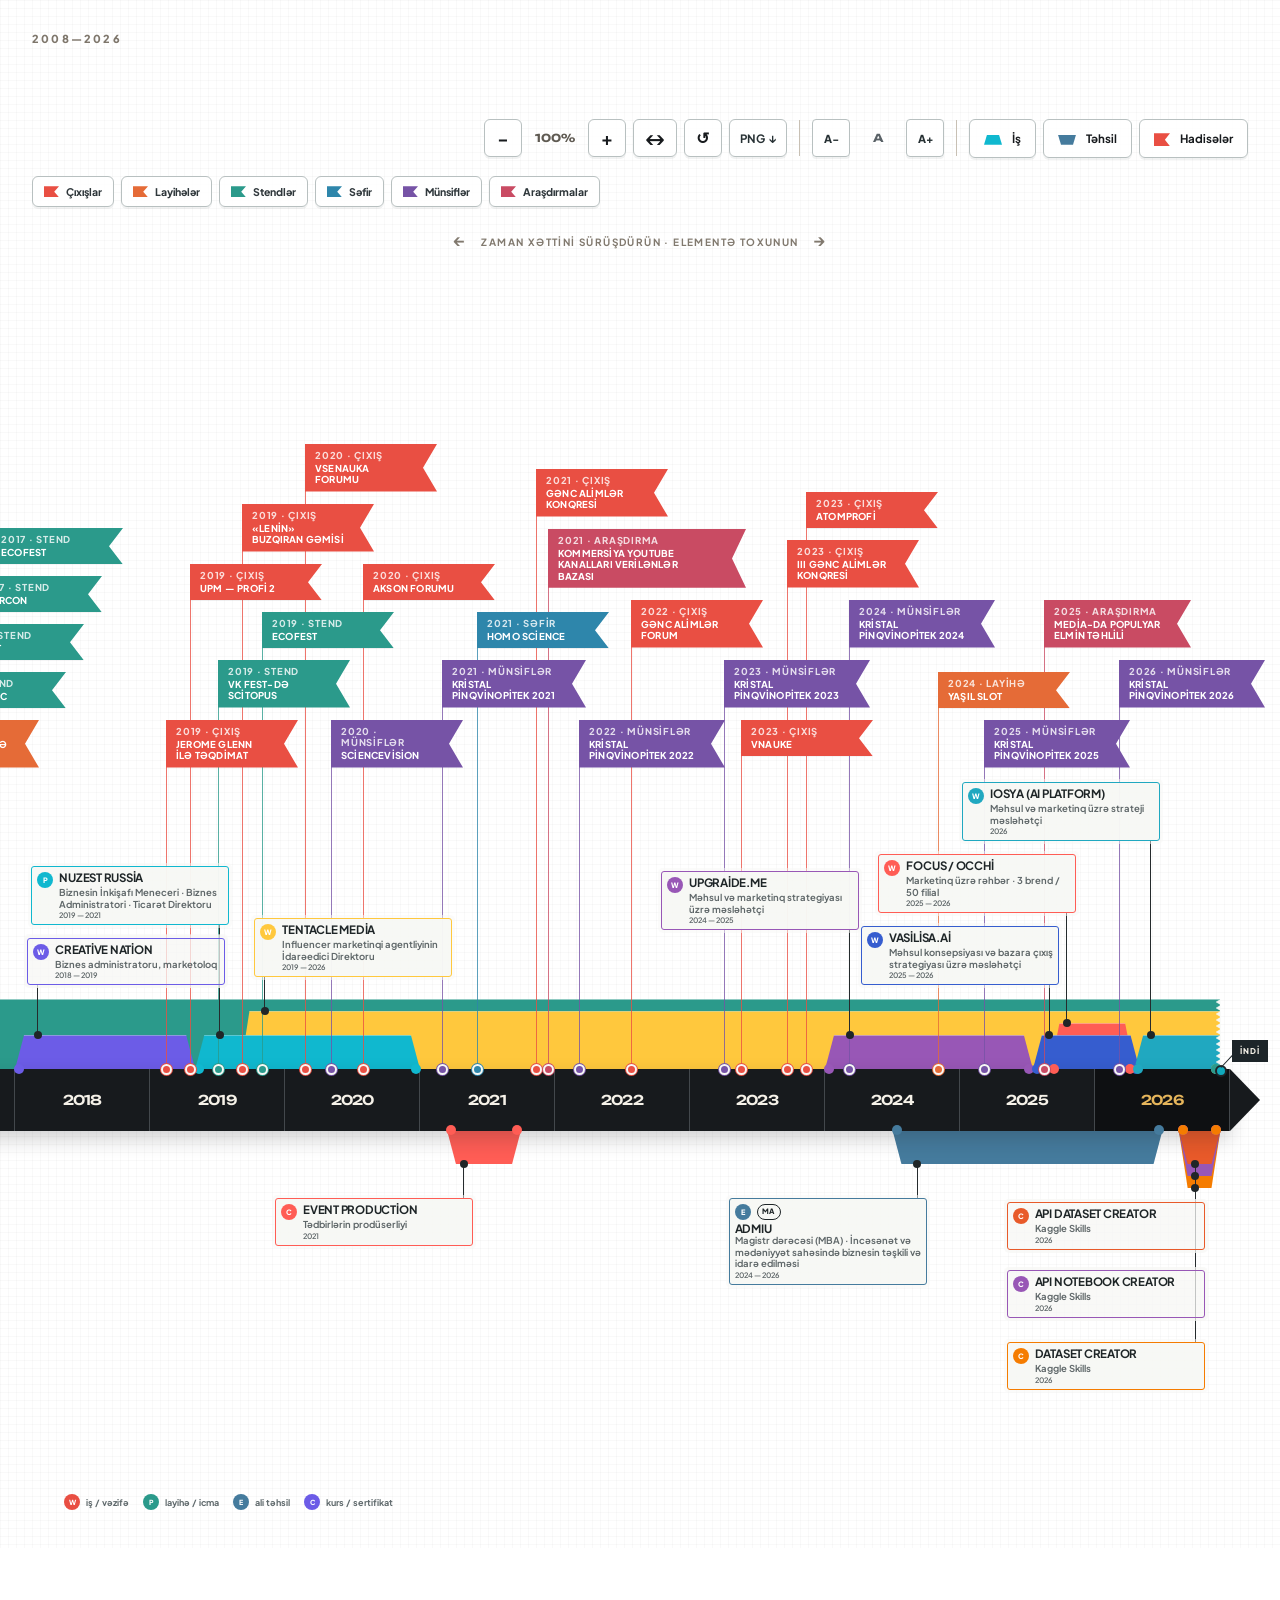
==== commit cd0f0728: "Preserve approved organisation names in Azerbaijani chronicle" ====
--- a/chronicle-az.html
+++ b/chronicle-az.html
@@ -1 +1 @@
-<!doctype html> <html lang="az"><head><meta charset="utf-8"><meta name="viewport" content="width=device-width,initial-scale=1"><link href="assets/bc0bc92da5d041c7f7.css?v=525926cf2aca74ac" rel="stylesheet"><style>:root{--ink:#171a1d;--dark:#171a1d;--paper:#f7f8f5;--paper-2:#edf0ed;--cobalt:#2956a3;--ochre:#d19a2a;--sage:#77927d;--brick:#b95c43;--plum:#66526f;--sky:#769bb6;--grid:rgba(25,58,70,.045);--axis-y:560px}*{box-sizing:border-box}html{scroll-behavior:smooth}body{margin:0;background:var(--paper);color:var(--ink);font-family:Manrope,Arial,sans-serif}a{color:inherit}button{font-family:inherit}.hero{min-height:450px;background:var(--dark);color:#f7f8f5;display:grid;grid-template-columns:1.05fr 1fr;grid-template-rows:1fr auto;padding:58px clamp(24px,5vw,84px) 32px;gap:40px 8vw;position:relative;overflow:hidden}.hero:after{content:"";position:absolute;width:360px;height:360px;border:1px solid rgba(255,255,255,.12);border-radius:50%;right:-110px;top:-145px;box-shadow:0 0 0 55px rgba(255,255,255,.025),0 0 0 56px rgba(255,255,255,.09)}.hero__identity{display:flex;align-items:center;gap:30px;z-index:1}.portrait-wrap{position:relative;flex:0 0 auto}.portrait{width:140px;height:140px;object-fit:cover;border-radius:50%;filter:grayscale(1);border:7px solid rgba(255,255,255,.09)}.status-dot{width:22px;height:22px;background:#95b997;border:5px solid var(--dark);border-radius:50%;position:absolute;right:6px;bottom:10px}.eyebrow{margin:0 0 14px;font-size:11px;letter-spacing:.2em;font-weight:800;color:#d7aa54}.eyebrow--dark{color:#7e766b}h1{font:700 clamp(42px,5vw,76px)/.94 Unbounded,sans-serif;letter-spacing:-.05em;margin:0}.hero__role{font-size:15px;color:#aeb8ba;margin:19px 0 0}.hero__pitch{align-self:center;z-index:1}.hero__pitch>p{font-size:clamp(20px,2vw,29px);line-height:1.45;margin:0 0 30px}.hero__pitch b{color:#e1b55e}.contact-row{display:flex;gap:20px;flex-wrap:wrap}.contact-row a{font-size:12px;text-decoration:none;border-bottom:1px solid #607074;padding-bottom:4px;color:#c7cecf}.contact-row a:hover{color:#fff;border-color:#fff}.hero__meta{grid-column:1/-1;border-top:1px solid #49565a;padding-top:24px;display:flex;justify-content:space-between;text-transform:uppercase;font-size:10px;letter-spacing:.16em;color:#aeb8ba;z-index:1}.map-section{position:relative;padding:58px 0 38px;background-color:var(--paper);background-image:linear-gradient(var(--grid) 1px,transparent 1px),linear-gradient(90deg,var(--grid) 1px,transparent 1px),linear-gradient(rgba(25,58,70,.018) 1px,transparent 1px),linear-gradient(90deg,rgba(25,58,70,.018) 1px,transparent 1px);background-size:24px 24px,24px 24px,6px 6px,6px 6px;overflow:hidden}.chronicle-switcher{margin:0 clamp(24px,5vw,84px) 28px;display:flex;flex-direction:column;align-items:stretch;gap:7px;width:168px}.chronicle-switcher>span{margin:0 0 3px;font:800 10px Unbounded;letter-spacing:.12em;text-transform:uppercase;color:#746d64}.chronicle-switcher a{padding:9px 12px;border:1px solid #b8c0c0;border-radius:6px;background:rgba(255,255,255,.82);box-shadow:0 2px 0 rgba(29,37,41,.06);color:#30383c;text-decoration:none;font:750 10.5px Manrope}.chronicle-switcher a:hover{background:#fff;border-color:#80786d}.chronicle-switcher a.active{border-color:#1d2529;background:#1d2529;color:#f7f8f5}.section-heading{padding:0 clamp(24px,5vw,84px);display:flex;justify-content:space-between;align-items:flex-start;gap:30px}.profile-card h2,.section-heading h2{font:700 clamp(32px,4.2vw,60px)/1.02 Unbounded,sans-serif;letter-spacing:-.05em;margin:0}.map-section .section-heading h2{font-size:clamp(28px,3.2vw,45px)}.control-deck{display:flex;flex-direction:column;align-items:flex-end;gap:8px;width:min(760px,62vw)}.control-row{width:100%}.control-row--primary{display:grid;grid-template-columns:max-content minmax(26px,1fr) max-content;align-items:center;column-gap:12px}.control-row--primary:after{content:"";grid-column:2;grid-row:1;justify-self:center;width:1px;height:36px;background:#c8c0b4}.controls,.zoom-controls{display:flex;gap:7px;align-items:center;flex-wrap:wrap}.control-row--primary .zoom-controls{grid-column:1}.control-row--primary .controls{grid-column:3;justify-content:flex-end}.filter,.reset-view,.zoom-controls button{border:1px solid #b8c0c0;background:rgba(255,255,255,.82);border-radius:6px;padding:11px 14px;font:700 11.5px Manrope;color:var(--ink);cursor:pointer;box-shadow:0 2px 0 rgba(29,37,41,.06)}.filter:hover,.reset-view:hover,.zoom-controls button:hover{background:#fff;border-color:#80786d}.filter:not(.active){opacity:.35}.filter-icon{display:inline-block;width:18px;height:10px;margin-right:8px;vertical-align:middle;background:#10b8cf;clip-path:polygon(3px 0,calc(100% - 3px) 0,100% 100%,0 100%)}.filter-icon--education{background:#457b9d;clip-path:polygon(0 0,100% 0,calc(100% - 3px) 100%,3px 100%)}.filter-icon--event{width:16px;height:13px;background:#e94f43;clip-path:polygon(0 0,100% 0,68% 50%,100% 100%,0 100%)}.zoom-controls{padding-right:0}.zoom-controls button{font-size:18px;line-height:1;min-width:38px;min-height:38px;padding:7px 11px}.zoom-controls output{min-width:52px;text-align:center;font:700 11px Unbounded;color:#5f5a52}.reset-view{font-size:16px!important}.map-instructions{font-size:10px;letter-spacing:.14em;text-transform:uppercase;font-weight:700;color:#81796e;text-align:center;margin:22px 0 8px}.map-instructions span{font-size:16px;margin:0 11px}.timeline-viewport{overflow-x:auto;overflow-y:hidden;scrollbar-width:auto;scrollbar-color:auto;cursor:grab;outline:0;scroll-behavior:auto;overscroll-behavior-x:contain}.timeline-viewport.dragging{cursor:grabbing}.timeline{position:relative;height:900px;margin:0 36px;transition:none}.timeline__grid{position:absolute;inset:0;background-image:linear-gradient(90deg,transparent calc(100% - 1px),rgba(29,37,41,.09) 0);background-size:var(--year-width,130px) 100%;pointer-events:none}.year-axis{position:absolute;left:0;right:0;top:var(--axis-y);height:62px;background:var(--dark);color:#f5f1e8;display:flex;z-index:25;box-shadow:0 8px 20px rgba(23,26,29,.2)}.year-axis:after{content:"";position:absolute;right:-30px;top:0;border-top:31px solid transparent;border-bottom:31px solid transparent;border-left:30px solid var(--dark)}.year{flex:0 0 var(--year-width,130px);min-width:0;border-right:1px solid #43484c;display:flex;align-items:center;justify-content:center;font:600 var(--year-font-size,13.5px) Unbounded;letter-spacing:-.06em;white-space:nowrap;overflow:visible}.year.current{background:#0e1012;color:#e5b55b;position:relative;justify-content:center;padding-left:0}.year.current:after{content:none}.education-layer,.milestone-layer,.work-layer{position:absolute;inset:0;pointer-events:none}.timeline-item{position:absolute;border:0;cursor:pointer;pointer-events:auto;appearance:none;transition:filter .18s ease,opacity .18s ease}.timeline-item.hidden{opacity:0;pointer-events:none}.education-file,.work-file{--band-height:calc(34px + (var(--lane) * 12px));height:var(--band-height);padding:0;background:0 0;overflow:visible;z-index:auto;text-align:left;pointer-events:none}.education-file .edge-dot,.education-file .item-label,.education-file .ribbon-fill,.work-file .edge-dot,.work-file .item-label,.work-file .ribbon-fill{pointer-events:auto}.work-file{top:calc(var(--axis-y) - var(--band-height))}.education-file{top:calc(var(--axis-y) + 61px)}.ribbon-fill{position:absolute;inset:0;background:var(--file-color);clip-path:polygon(9px 0,calc(100% - 9px) 0,100% 100%,0 100%);box-shadow:inset 0 1px rgba(255,255,255,.4);z-index:calc(12 - var(--lane));transition:transform .2s ease,filter .2s ease}.work-file.ongoing .ribbon-fill{clip-path:polygon(9px 0,100% 0,100% 100%,0 100%)}.work-file.ongoing .ribbon-fill:after{content:"";position:absolute;top:0;right:-1px;width:5px;height:100%;background-image:url("data:image/svg+xml,%3Csvg xmlns='http://www.w3.org/2000/svg' width='5' height='6' viewBox='0 0 5 6'%3E%3Cpath d='M5 0L0 3L5 6Z' fill='%23f7f8f5' stroke='%23f7f8f5' stroke-width='.35' stroke-linejoin='round'/%3E%3C/svg%3E");background-size:5px 6px;background-repeat:repeat-y;pointer-events:none}.education-file .ribbon-fill{clip-path:polygon(0 0,100% 0,calc(100% - 9px) 100%,9px 100%)}.education-file.ongoing .ribbon-fill{clip-path:polygon(0 0,100% 0,100% 100%,9px 100%)}.edge-dot{position:absolute;width:10px;height:10px;border-radius:50%;background:var(--file-color);bottom:-5px;z-index:31;transition:transform .2s ease}.edge-dot--start{left:-1px}.edge-dot--end{right:-1px}.education-file .edge-dot{top:-5px;bottom:auto}.leader{position:absolute;left:var(--leader-x,28px);border-left:1px solid #252b2d;z-index:39;pointer-events:none;transition:transform .2s ease}.leader-dot{position:absolute;left:calc(var(--leader-x,28px) - 3.5px);width:8px;height:8px;border-radius:50%;background:#202628;z-index:45;pointer-events:none;transition:transform .2s ease}.work-file .leader{top:auto;bottom:var(--band-height);height:calc(var(--label-base,0px) + 34px + var(--label-rise))}.work-file .leader-dot{top:auto;bottom:calc(var(--band-height) - 4px)}.education-file .leader{top:var(--band-height);height:calc(var(--label-base,0px) + 34px + var(--label-rise))}.education-file .leader-dot{top:calc(var(--band-height) - 4px)}.item-label{position:absolute;left:var(--label-left,20px);bottom:calc(var(--band-height) + var(--label-base,0px) + 34px + var(--label-rise));display:grid;grid-template-columns:16px minmax(0,1fr);column-gap:6px;align-items:start;width:198px;color:#1e2527;padding:3px 5px;background:rgba(247,248,245,.94);border:1px solid var(--file-color);box-shadow:0 0 0 3px rgba(247,248,245,.92);z-index:40;isolation:isolate;overflow:visible;pointer-events:auto;transition:transform .2s ease}.education-file .item-label{top:calc(var(--band-height) + var(--label-base,0px) + 34px + var(--label-rise));bottom:auto}.item-type{grid-column:1;grid-row:1;display:grid;place-items:center;width:16px;height:16px;border-radius:50%;margin:0;background:var(--file-color);color:#fff;font:800 7.4px Manrope}.degree-badge{grid-column:2;grid-row:1;justify-self:start;align-self:center;border:1px solid #1e2527;border-radius:9px;padding:1px 4px;background:rgba(247,248,245,.96);font:800 7px/1 Manrope;letter-spacing:.08em;color:#1e2527}.item-label.has-degree strong{grid-column:1/-1;grid-row:2;margin-top:3px}.item-label.has-degree small{grid-column:1/-1;grid-row:3;margin-top:0}.item-label strong{grid-column:2;grid-row:1;min-width:0;font:700 11.5px/1.06 Unbounded;letter-spacing:-.02em;text-transform:uppercase}.item-label small{grid-column:2;grid-row:2;display:block;margin:-1px 0 0;color:#5f6769}.item-role{display:block;font:650 9.5px/1.22 Manrope}.item-period{display:block;margin-top:1px;font:600 7.5px/1.2 Manrope}.work-file.label-hover .edge-dot,.work-file.label-hover .ribbon-fill,.work-file:hover .edge-dot,.work-file:hover .ribbon-fill{filter:saturate(1.12) brightness(1.03);transform:translateY(-4px)}.work-file.label-hover .item-label,.work-file.label-hover .leader,.work-file.label-hover .leader-dot,.work-file:hover .item-label,.work-file:hover .leader,.work-file:hover .leader-dot{transform:translateY(-4px)}.education-file.label-hover .edge-dot,.education-file.label-hover .leader,.education-file.label-hover .ribbon-fill,.education-file:hover .edge-dot,.education-file:hover .leader,.education-file:hover .ribbon-fill{filter:saturate(1.12) brightness(1.03);transform:translateY(4px)}.education-file.label-hover .item-label,.education-file.label-hover .leader,.education-file.label-hover .leader-dot,.education-file:hover .item-label,.education-file:hover .leader,.education-file:hover .leader-dot{transform:translateY(4px)}.side-project-file{top:calc(var(--axis-y) - 13px);height:12px;padding:0;background:0 0;overflow:visible;z-index:17;text-align:left}.project-thread-line{position:absolute;left:5px;right:5px;top:6px;height:2px;background:repeating-linear-gradient(90deg,var(--file-color) 0 8px,transparent 8px 13px);opacity:.82;transition:transform .2s ease,opacity .2s ease}.side-project-dot{position:absolute;top:2px;width:10px;height:10px;border-radius:50%;background:var(--paper);border:2px solid var(--file-color);z-index:2;transition:transform .2s ease}.side-project-dot--start{left:-1px}.side-project-dot--end{right:-1px}.project-thread-tag{position:absolute;left:0;bottom:12px;display:flex;align-items:baseline;gap:6px;padding:2px 5px 3px 6px;border-left:2px solid var(--file-color);background:rgba(247,248,245,.9);color:#266f69;white-space:nowrap;z-index:3;transition:transform .2s ease}.project-thread-tag strong{font:750 8.5px/1 Unbounded;text-transform:uppercase}.project-thread-tag small{font:700 7.2px/1 Manrope;letter-spacing:.04em}.side-project-file.legend-hover .project-thread-line,.side-project-file.legend-hover .project-thread-tag,.side-project-file.legend-hover .side-project-dot,.side-project-file:hover .project-thread-line,.side-project-file:hover .project-thread-tag,.side-project-file:hover .side-project-dot{transform:translateY(-3px)}.side-project-file.legend-hover .project-thread-line,.side-project-file:hover .project-thread-line{opacity:1}.event-pin{top:var(--pin-top);height:calc(var(--axis-y) - var(--pin-top));width:1px;padding:0;background:0 0;overflow:visible;z-index:auto}.event-line{position:absolute;left:0;top:calc(var(--flag-height,36px) - 1px);bottom:0;width:1px;background:var(--pin-color);opacity:.78;z-index:9;pointer-events:none;transition:transform .18s ease,filter .15s ease}.event-dot{position:absolute;left:-5px;bottom:-6px;width:11px;height:11px;border-radius:50%;background:var(--pin-color);border:2px solid var(--paper);box-shadow:0 0 0 1px var(--pin-color);z-index:52;pointer-events:auto;transition:transform .18s ease,filter .18s ease}.event-flag{position:absolute;top:0;left:0;width:var(--flag-width,132px);min-height:36px;padding:6px 18px 6px 10px;background:var(--pin-color);color:#fff;font:750 8.7px/1.18 Manrope;letter-spacing:.02em;text-transform:uppercase;text-align:left;clip-path:polygon(0 0,100% 0,calc(100% - 14px) 50%,100% 100%,0 100%);filter:drop-shadow(0 2px 2px rgba(29,37,41,.12));z-index:30;transition:transform .18s ease,filter .15s ease}.event-flag:before{content:none}.event-kind{display:block;color:rgba(255,255,255,.8);font-size:9.5px;letter-spacing:.08em;margin-bottom:2px}.event-flag>span{display:block;white-space:normal}.event-pin:hover .event-dot,.event-pin:hover .event-flag,.event-pin:hover .event-line{transform:translateY(-4px)}.event-pin:hover .event-flag{filter:saturate(1.12) brightness(1.04) drop-shadow(0 4px 3px rgba(29,37,41,.18))}.event-pin:hover .event-dot{filter:saturate(1.12) brightness(1.04)}.now-marker{position:absolute;top:calc(var(--axis-y) - 29px);height:29px;border-left:0;z-index:32;pointer-events:none}.now-marker:before{content:"";position:absolute;top:25px;left:-5px;width:8px;height:8px;background:#10a9bc;border:2px solid #1d2529;border-radius:50%}.now-marker:after{content:"";position:absolute;top:27px;left:1px;width:17px;border-top:1px solid #1d2529;transform:rotate(-47deg);transform-origin:left center}.now-marker span{position:absolute;top:0;left:12px;background:#1d2529;color:#f5f1e8;padding:6px 8px;font-size:8px;font-weight:800;letter-spacing:.12em;white-space:nowrap}.flag-filters{width:max-content;max-width:100%;padding:0;display:flex;align-items:center;justify-content:flex-end;gap:7px;flex-wrap:wrap}.flag-filters__label{margin-right:3px;font:800 9px Unbounded;letter-spacing:.12em;text-transform:uppercase;color:#677078}.event-filter{border:1px solid #b8c0c0;background:rgba(255,255,255,.82);color:#30383c;border-radius:6px;padding:8px 11px;font:750 10.5px Manrope;cursor:pointer;box-shadow:0 2px 0 rgba(29,37,41,.06);transition:background .18s,border-color .18s,opacity .18s}.event-filter:hover{background:#fff;border-color:#80786d}.event-filter:before{content:"";display:inline-block;width:15px;height:11px;margin-right:7px;vertical-align:-1px;background:var(--kind-color);clip-path:polygon(0 0,100% 0,68% 50%,100% 100%,0 100%)}.event-filter:not(.active){opacity:.35;filter:grayscale(.75)}.item-label:after{content:"";position:absolute;left:calc(var(--leader-x) - var(--label-left));width:1px;height:4px;background:#252b2d;z-index:1;pointer-events:none}.work-file .item-label:after{bottom:-4px}.education-file .item-label:after{top:-4px}.item-label strong{font-size:calc(11.5px * var(--map-font-scale,1))}.item-role{font-size:calc(9.5px * var(--map-font-scale,1))}.item-period{font-size:calc(7.5px * var(--map-font-scale,1))}.event-flag{font-size:calc(9.5px * var(--map-font-scale,1))}.event-kind{font-size:calc(9.5px * var(--map-font-scale,1))}.map-font-controls{position:absolute;right:clamp(18px,3vw,48px);bottom:48px;display:flex;align-items:center;gap:5px;padding:6px;background:rgba(247,248,245,.94);border:1px solid #b8c0c0;border-radius:7px;box-shadow:0 3px 12px rgba(29,37,41,.1);z-index:35}.map-font-controls button{border:0;background:0 0;color:#273134;min-width:34px;height:30px;border-radius:4px;font:800 12px Manrope;cursor:pointer}.map-font-controls button:hover{background:#e8e2d7}.map-font-controls output{min-width:46px;text-align:center;font:800 11px Unbounded;color:#596166}.item-label:after{content:"";position:absolute;left:calc(var(--leader-x) - var(--label-left));width:1px;height:3px;background:#252b2d;z-index:2;pointer-events:none}.work-file .item-label:after{bottom:-3px}.education-file .item-label:after{top:-3px}.item-label:hover{z-index:80}.timeline-item:has(.item-label:hover){z-index:70}.degree-badge,.item-type{position:relative;cursor:default}.degree-badge:after,.item-type:after{content:attr(data-tooltip);position:absolute;left:50%;bottom:calc(100% + 7px);transform:translate(-50%,3px);width:max-content;max-width:150px;padding:5px 7px;border-radius:4px;background:#202628;color:#f7f8f5;font:700 8px/1.15 Manrope;letter-spacing:.02em;opacity:0;pointer-events:none;transition:opacity .14s ease,transform .14s ease;z-index:100}.degree-badge:hover:after,.item-type:hover:after{opacity:1;transform:translate(-50%,0)}.item-label strong{font-size:calc(11.5px * var(--map-font-scale,1))}.item-role{font-size:calc(9.5px * var(--map-font-scale,1))}.item-period{font-size:calc(7.5px * var(--map-font-scale,1))}.event-flag{font-size:calc(9.5px * var(--map-font-scale,1))}.event-kind{font-size:calc(9.5px * var(--map-font-scale,1))}.map-font-controls{position:absolute;right:clamp(18px,3vw,48px);bottom:48px;display:flex;align-items:center;gap:5px;padding:6px;background:rgba(247,248,245,.94);border:1px solid #b8c0c0;border-radius:7px;box-shadow:0 3px 12px rgba(29,37,41,.1);z-index:35}.map-font-controls button{border:0;background:0 0;color:#273134;min-width:34px;height:30px;border-radius:4px;font:800 12px Manrope;cursor:pointer}.map-font-controls button:hover{background:#e8e2d7}.map-font-controls output{min-width:46px;text-align:center;font:800 11px Unbounded;color:#596166}.map-key{display:flex;gap:14px;flex-wrap:wrap;padding:10px clamp(24px,5vw,84px) 18px;color:#606a6d;font:700 9px/1.25 Manrope}.map-key span{display:flex;align-items:center;gap:6px}.map-key i{display:grid;place-items:center;width:16px;height:16px;border-radius:50%;background:#4e82b8;color:#fff;font:800 7px Manrope;font-style:normal}.map-key span:first-child i{background:#e94f43}.map-key span:nth-child(2) i{background:#2b9a8b}.map-key span:nth-child(3) i{background:#457b9d}.map-key span:nth-child(4) i{background:#6c5ce7}.numbers{display:grid;grid-template-columns:repeat(4,1fr);background:var(--dark);color:#f7f8f5;padding:0 clamp(24px,5vw,84px)}.numbers article{padding:52px 28px;border-right:1px solid #4b585d}.numbers article:last-child{border:0}.numbers strong{display:block;font:700 clamp(30px,3vw,48px) Unbounded;color:#dfb15a;letter-spacing:-.05em}.numbers span{font-size:12px;color:#aeb8ba;line-height:1.5}.profile-grid{padding:90px clamp(24px,5vw,84px);display:grid;grid-template-columns:1.35fr .85fr .8fr;gap:16px}.profile-card{background:#fbf8f1;padding:40px;min-height:410px;border:1px solid #ded6ca}.profile-card--lead p:not(.eyebrow){max-width:680px;line-height:1.75;color:#595650}.chips{display:flex;gap:7px;flex-wrap:wrap;margin-top:35px}.chips span{border:1px solid #cfc6b9;border-radius:4px;padding:8px 12px;font-size:10px;font-weight:700}.big-list{list-style:none;margin:10px 0 0;padding:0}.big-list li{display:flex;align-items:center;gap:18px;padding:18px 0;border-bottom:1px solid #ded6ca}.big-list b{font:600 13px Unbounded;color:var(--cobalt)}.big-list span{font-weight:700;font-size:13px}.profile-card--accent{background:var(--dark);color:#fff;display:flex;flex-direction:column;border-color:var(--dark)}.profile-card--accent h3{font:700 28px/1.1 Unbounded;margin:10px 0}.profile-card--accent p:not(.eyebrow){font-size:13px;line-height:1.7}.arrow-link{margin-top:auto;font-size:12px;font-weight:800;text-decoration:none;border-bottom:1px solid currentColor;width:max-content;padding-bottom:4px}.projects-section{padding:30px 0 100px}.project-list{margin-top:50px;border-top:1px solid #c9c0b4}.project-row{display:grid;grid-template-columns:70px 1fr 1.5fr 30px;gap:25px;align-items:center;text-decoration:none;padding:28px clamp(24px,5vw,84px);border-bottom:1px solid #c9c0b4;transition:.2s background}.project-row:hover{background:#dfc27c}.project-row>b{font:600 12px Unbounded;color:#81796e}.project-row h3{font:700 20px Unbounded;margin:0}.project-row p{font-size:12px;color:#625d56}.project-row span{font-size:22px}.resume-band{margin:0 clamp(24px,5vw,84px) 90px;display:grid;grid-template-columns:1.35fr repeat(2,1fr);border-top:1px solid #c9c0b4;border-left:1px solid #c9c0b4;background:#fbf8f1}.resume-band article{min-height:190px;padding:28px;border-right:1px solid #c9c0b4;border-bottom:1px solid #c9c0b4}.resume-band__lead{grid-row:span 3;display:flex;flex-direction:column;justify-content:center;background:var(--dark);color:#f7f8f5}.resume-band__lead .eyebrow{color:#d7aa54}.resume-band__lead h2{font:700 clamp(25px,3vw,42px)/1.05 Unbounded;margin:0 0 18px;letter-spacing:-.045em}.resume-band__lead p:last-child{color:#aeb8ba;line-height:1.55}.resume-band article>span{display:block;font-size:8px;font-weight:800;letter-spacing:.18em;color:#837b70;margin-bottom:20px}.resume-band article>strong{display:block;font:700 clamp(20px,2.3vw,32px)/1.05 Unbounded;letter-spacing:-.04em}.resume-band article>p{font-size:11px;line-height:1.55;color:#625d56;margin:14px 0 0}footer{background:var(--dark);color:#9ca7a9;display:flex;justify-content:space-between;padding:28px clamp(24px,5vw,84px);font-size:10px;letter-spacing:.06em}.detail-panel{position:fixed;left:50%;top:50%;width:min(640px,calc(100vw - 32px));max-height:min(760px,calc(100vh - 40px));background:#f9f5ec;z-index:1001;padding:48px 52px;border:1px solid #8e867b;border-top:9px solid var(--cobalt);border-radius:4px;transform:translate(-50%,-45%) scale(.96);opacity:0;pointer-events:none;transition:.25s;box-shadow:0 26px 70px rgba(18,25,28,.32);overflow:auto}.detail-panel:before{content:"ARCHIVE / DETAIL";position:absolute;right:52px;top:18px;font:700 8px Unbounded;letter-spacing:.15em;color:#8a8175}.detail-panel.open{transform:translate(-50%,-50%) scale(1);opacity:1;pointer-events:auto}.detail-panel__close{position:absolute;right:18px;top:30px;border:1px solid #bcb4a8;background:#fffaf1;width:32px;height:32px;border-radius:50%;font-size:23px;line-height:1;cursor:pointer}.detail-panel__type{font-size:9px;letter-spacing:.16em;font-weight:800;color:var(--brick);text-transform:uppercase}.detail-panel h2{font:700 30px/1.08 Unbounded;margin:15px 0;max-width:85%}.detail-panel__period{color:#777067;font-size:11px}.detail-panel__role{font-weight:800;font-size:14px;border-top:1px solid #d3cabe;padding-top:18px}.detail-panel ul{padding-left:18px;line-height:1.65;font-size:13px;color:#4d4a45}.detail-panel .arrow-link{display:block;margin-top:26px}.scrim{position:fixed;inset:0;background:rgba(20,29,33,.57);backdrop-filter:blur(2px);z-index:1000;opacity:0;pointer-events:none;transition:.25s}.scrim.show{opacity:1;pointer-events:auto}@media(max-width:1000px){.hero{grid-template-columns:1fr}.hero__meta{grid-column:1}.profile-grid{grid-template-columns:1fr 1fr}.profile-card--lead{grid-column:1/-1}.numbers{grid-template-columns:1fr 1fr}.section-heading{align-items:flex-start;flex-direction:column}.control-deck{width:100%}.resume-band{grid-template-columns:1fr 1fr}.resume-band__lead{grid-column:1/-1;grid-row:auto;min-height:250px}}@media(max-width:640px){.hero{padding-top:35px}.hero__identity{align-items:flex-start;gap:18px}.portrait{width:86px;height:86px;border-width:4px}h1{font-size:34px}.hero__pitch>p{font-size:18px}.hero__meta{display:grid;grid-template-columns:1fr 1fr;gap:12px}.controls{flex-wrap:wrap}.zoom-controls{border-left:0;padding-left:0}.numbers,.profile-grid,.resume-band{grid-template-columns:1fr}.numbers article{border-right:0;border-bottom:1px solid #4b585d;padding-left:0}.profile-card{padding:28px;min-height:auto}.profile-card--lead{grid-column:auto}.project-row{grid-template-columns:38px 1fr 25px}.project-row p{display:none}.project-row h3{font-size:15px}.timeline{margin-left:14px}.detail-panel{padding:48px 26px 32px}.map-instructions{text-align:left;padding-left:24px}.resume-band__lead{grid-column:auto}}@media(prefers-reduced-motion:reduce){*{scroll-behavior:auto!important;transition:none!important}}.control-deck{width:max-content;max-width:72vw;margin-left:auto}.control-row--primary{width:max-content;grid-template-columns:max-content 1px max-content 1px max-content;margin-left:auto}.control-row--primary:after{content:none}.control-divider{width:1px;height:36px;background:#c8c0b4}.control-row--primary .controls,.control-row--primary .zoom-controls{grid-column:auto}.control-row--primary .controls{justify-content:flex-end}.map-font-controls{position:static;display:flex;align-items:center;gap:5px;padding:0;background:0 0;border:0;box-shadow:none;z-index:35}.map-font-controls button{border:0;background:0 0;color:#273134;min-width:34px;height:30px;border-radius:4px;font:800 12px Manrope;cursor:pointer}.map-font-controls button:hover{background:#e8e2d7}.map-font-controls output{min-width:46px;text-align:center;font:800 11px Unbounded;color:#596166}.zoom-controls .download-png{border:1px solid #b8c0c0;background:rgba(255,255,255,.82);border-radius:6px;padding:7px 10px;min-width:auto;min-height:38px;color:#273134;font:700 11.5px Manrope;letter-spacing:.02em;cursor:pointer;box-shadow:0 2px 0 rgba(29,37,41,.06);display:inline-grid;place-items:center;text-decoration:none}.zoom-controls .download-png:hover{background:#fff;border-color:#80786d}.zoom-controls .download-png:disabled{opacity:.6;cursor:wait}.is-exporting .chronicle-switcher,.is-exporting .control-deck,.is-exporting .map-instructions{display:none!important}.year{cursor:pointer;transition:background .18s,color .18s}.year:hover{background:#343a3d;color:#fff}.event-pin.year-hover .event-dot,.event-pin.year-hover .event-flag,.event-pin.year-hover .event-line,.event-pin:hover .event-dot,.event-pin:hover .event-flag,.event-pin:hover .event-line{transform:translateY(-4px)}.event-pin.year-hover .event-flag,.event-pin:hover .event-flag{filter:saturate(1.12) brightness(1.04) drop-shadow(0 4px 3px rgba(29,37,41,.18))}.event-pin.year-hover .event-dot,.event-pin:hover .event-dot{filter:saturate(1.12) brightness(1.04)}.event-title--penguin{line-height:1.18}.event-title--penguin>span{display:block;white-space:nowrap;font-size:calc(7.7px * var(--map-font-scale,1));letter-spacing:.01em}.work-file.year-hover .edge-dot,.work-file.year-hover .ribbon-fill{filter:saturate(1.12) brightness(1.03);transform:translateY(-4px)}.work-file.year-hover .item-label,.work-file.year-hover .leader,.work-file.year-hover .leader-dot{transform:translateY(-4px)}.education-file.year-hover .edge-dot,.education-file.year-hover .ribbon-fill{filter:saturate(1.12) brightness(1.03);transform:translateY(4px)}.education-file.year-hover .item-label,.education-file.year-hover .leader,.education-file.year-hover .leader-dot{transform:translateY(4px)}.milestone-layer{z-index:36}.event-pin{z-index:auto}.event-line{width:1px;background:var(--pin-color);opacity:.78;z-index:1}.event-flag{z-index:10}.event-dot{z-index:20}.event-flag{padding-right:30px}.work-file.ongoing .ribbon-fill:after{background-image:url("data:image/svg+xml,%3Csvg xmlns='http://www.w3.org/2000/svg' width='5' height='6' viewBox='0 0 5 6'%3E%3Cpath d='M5 0L0 3L5 6Z' fill='%23f7f8f5' stroke='%23f7f8f5' stroke-width='.35' stroke-linejoin='round'/%3E%3C/svg%3E");background-size:5px 6px;background-repeat:repeat-y}.edge-dot{z-index:31;pointer-events:auto}.leader-dot{z-index:45}.event-dot{z-index:70}.degree-badge{min-width:24px;height:16px;box-sizing:border-box;display:grid;place-items:center;padding:0;font-size:7.4px}.item-label{border-radius:3px;box-shadow:none}.item-label:after{content:none}.label-halo{position:absolute;left:calc(var(--label-left,20px) - 3px);bottom:calc(var(--band-height) + var(--label-base,0px) + 31px + var(--label-rise));width:calc(var(--label-width,210px) + 6px);height:calc(var(--label-height,56px) + 6px);background:rgba(247,248,245,.92);border-radius:5px;z-index:38;pointer-events:none}.education-file .label-halo{top:calc(var(--band-height) + var(--label-base,0px) + 31px + var(--label-rise));bottom:auto}.flag-filters{width:max-content;margin-left:auto;justify-content:flex-end}.map-font-controls button{border:1px solid #b8c0c0;background:rgba(255,255,255,.82);box-shadow:0 2px 0 rgba(29,37,41,.06);min-width:38px;height:38px;font-size:11px}.map-font-controls button:hover{background:#fff;border-color:#80786d}.section-heading{align-items:flex-start;padding-left:clamp(24px,5vw,84px)}.control-deck{flex:1 1 560px;width:auto;max-width:min(900px,100%);min-width:0}.control-row--primary{width:max-content;max-width:100%;grid-template-columns:max-content 1px max-content 1px max-content;margin-left:auto}.control-row--primary .controls{min-width:0;flex-wrap:wrap}.flag-filters{width:100%;max-width:100%;margin:10px 0 0;justify-content:flex-end;align-content:flex-start}.event-filter{flex:0 0 auto}@media(max-width:1180px){.control-row--primary{grid-template-columns:max-content 1px max-content minmax(0,1fr)}.control-row--primary .control-divider:nth-of-type(2){display:none}}@media(max-width:820px){.chronicle-switcher{width:auto;margin:0 24px 22px;flex-direction:row;flex-wrap:wrap}.section-heading{padding-left:clamp(24px,5vw,84px)}.control-row--primary{display:flex;justify-content:flex-start;flex-wrap:wrap}.control-divider{display:none!important}.control-deck{flex-basis:100%}.flag-filters{justify-content:flex-start}}@media(max-width:1500px){.section-heading{flex-direction:column;gap:18px}.control-deck{align-self:stretch;max-width:none;width:100%;margin-left:0}.control-row--primary{width:max-content;margin-left:0;grid-template-columns:max-content 1px max-content 1px max-content}.flag-filters{justify-content:flex-start}}.timeline,.timeline-viewport{background-color:transparent!important;background-image:none!important}.timeline__grid{display:none!important}.timeline,.timeline-viewport{background-color:transparent!important;background-image:none!important}.timeline__grid{display:none!important}.timeline,.timeline-viewport{background-color:var(--paper);background-image:linear-gradient(var(--grid) 1px,transparent 1px),linear-gradient(90deg,var(--grid) 1px,transparent 1px),linear-gradient(rgba(25,58,70,.018) 1px,transparent 1px),linear-gradient(90deg,rgba(25,58,70,.018) 1px,transparent 1px);background-size:24px 24px,24px 24px,6px 6px,6px 6px}.timeline__grid{left:var(--timeline-gutter,72px);right:var(--timeline-end-gutter,var(--timeline-gutter,72px))}.year-axis{left:var(--timeline-gutter,72px);right:var(--timeline-end-gutter,var(--timeline-gutter,72px))}.label-halo{display:block}.item-label{padding:5px 5px 4px}.timeline,.timeline-viewport{background-color:var(--paper);background-image:linear-gradient(var(--grid) 1px,transparent 1px),linear-gradient(90deg,var(--grid) 1px,transparent 1px),linear-gradient(rgba(25,58,70,.018) 1px,transparent 1px),linear-gradient(90deg,rgba(25,58,70,.018) 1px,transparent 1px);background-size:24px 24px,24px 24px,6px 6px,6px 6px}.timeline__grid{left:var(--timeline-gutter,72px);right:var(--timeline-end-gutter,var(--timeline-gutter,72px))}.year-axis{left:var(--timeline-gutter,72px);right:var(--timeline-end-gutter,var(--timeline-gutter,72px))}.label-halo{display:block}body,html{margin:0;overflow-x:hidden}.map-section{padding-top:32px;padding-bottom:20px}</style><style>.map-section,body,html{background:0 0!important}</style><style>.map-section,body,html{background:0 0!important}</style><style>.map-section,body,html{background:0 0!important}</style><style>.map-section,body,html{background:0 0!important}</style><style id="chronicle-refinement">.map-section{background-image:linear-gradient(rgba(0,0,0,.025) 1px,transparent 1px),linear-gradient(90deg,rgba(0,0,0,.025) 1px,transparent 1px)!important;background-size:8px 8px!important}</style><link rel="stylesheet" href="dark-theme.css?v=816673077f72f2c0"><script src="theme.js?v=241f6cff55703b12"></script><link rel="preload" href="assets/plus-jakarta-sans-az.woff2" as="font" type="font/woff2" crossorigin><link rel="stylesheet" href="az-typography.css?v=88136f291a94abe6"><style>html[lang=az] .map-section :not(.year):not(output){font-family:var(--page-font)}</style><meta name="robots" content="noindex, nofollow, noarchive, nosnippet, noimageindex"><meta name="googlebot" content="noindex, nofollow, noarchive, nosnippet, noimageindex"><meta name="bingbot" content="noindex, nofollow, noarchive, nosnippet, noimageindex"></head><body><section class="map-section" aria-labelledby="map-title"> <div class="section-heading"> <div> <p class="eyebrow eyebrow--dark">2008—2026</p> <h2 id="map-title">Peşəkar xronika</h2> </div> <div class="control-deck"> <div class="control-row control-row--primary"> <div class="zoom-controls" aria-label="Xəritənin miqyası"> <button id="zoomOut" aria-label="Miqyası azalt">−</button> <output id="zoomValue" aria-live="polite">100%</output> <button id="zoomIn" aria-label="Miqyası artır">+</button> <button id="zoomFit" title="Zaman xəttini sığışdır" aria-label="Zaman xəttini sığışdır">↔</button> <button class="reset-view" title="Filtrləri sıfırla və cari ilə keç" aria-label="Filtrləri sıfırla və cari ilə keç">↺</button> <a id="downloadPng" class="download-png" href="#" aria-label="Xronikanı PNG formatında yüklə">PNG ↓</a> </div> <span class="control-divider" aria-hidden="true"></span> <div class="map-font-controls" aria-label="Xəritədə mətn ölçüsü"> <button id="fontDown" type="button" aria-label="Mətn ölçüsünü azalt">A−</button> <output id="fontValue" aria-live="polite">A</output> <button id="fontUp" type="button" aria-label="Mətn ölçüsünü artır">A+</button> </div> <span class="control-divider" aria-hidden="true"></span> <div class="controls" aria-label="Xəritənin filtrləri"> <button class="filter active" data-filter="work"><i class="filter-icon filter-icon--work"></i> İş</button> <button class="filter active" data-filter="education"><i class="filter-icon filter-icon--education"></i> Təhsil</button> <button class="filter active" data-filter="milestone"><i class="filter-icon filter-icon--event"></i> Hadisələr</button> </div> </div> <div class="flag-filters" aria-label="Hadisə kateqoriyası filtrləri"> <button class="event-filter active" data-kind="Çıxış" style="--kind-color:#e94f43">Çıxışlar</button> <button class="event-filter active" data-kind="Layihə" style="--kind-color:#e56b37">Layihələr</button> <button class="event-filter active" data-kind="Stend" style="--kind-color:#2b9a8b">Stendlər</button> <button class="event-filter active" data-kind="Səfir" style="--kind-color:#2e86ab">Səfir</button> <button class="event-filter active" data-kind="Münsiflər" style="--kind-color:#7653a6">Münsiflər</button> <button class="event-filter active" data-kind="Araşdırma" style="--kind-color:#c94b63">Araşdırmalar</button> </div> </div> </div> <div class="map-instructions"><span>←</span> Zaman xəttini sürüşdürün · elementə toxunun <span>→</span></div> <div class="timeline-viewport" id="timelineViewport" tabindex="0" aria-label="İnteraktiv karyera zaman xətti"> <div class="timeline" id="timeline"> <div class="timeline__grid"></div> <div class="milestone-layer" id="milestoneLayer"></div> <div class="work-layer" id="workLayer"></div> <div class="year-axis" id="yearAxis"></div> <div class="education-layer" id="educationLayer"></div> <div class="now-marker"><span>İNDİ</span></div> </div> </div> <aside class="map-key" aria-label="İşarələrin izahı"> <span><i>W</i> iş / vəzifə</span> <span><i>P</i> layihə / icma</span> <span><i>E</i> ali təhsil</span> <span><i>C</i> kurs / sertifikat</span> </aside> </section><aside class="detail-panel" id="detailPanel" aria-hidden="true"> <button class="detail-panel__close" id="detailClose" aria-label="Bağla">×</button> <p class="detail-panel__type" id="detailType"></p> <h2 id="detailTitle"></h2> <p class="detail-panel__period" id="detailPeriod"></p> <p class="detail-panel__role" id="detailRole"></p> <ul id="detailBullets"></ul> <a id="detailLink" class="arrow-link" href="#" target="_blank" rel="noreferrer">Layihəni aç →</a> </aside> <div class="scrim" id="scrim"></div><script>const CHRONICLE_CONFIG=window.CHRONICLE_CONFIG||null,ARCHIVED=Boolean(CHRONICLE_CONFIG?.archived),START=CHRONICLE_CONFIG?.start??2008,END=CHRONICLE_CONFIG?.end??(new Date).getFullYear(),baseYearWidth=()=>Math.max(135,Math.min(155,window.innerWidth/9.5),(window.innerWidth-72)/(END-START+2.1));let BASE_YEAR_WIDTH=baseYearWidth();const liveDate=new Date,liveYear=liveDate.getFullYear(),NOW=CHRONICLE_CONFIG?.now??liveYear+(liveDate-new Date(liveYear,0,1))/(new Date(liveYear+1,0,1)-new Date(liveYear,0,1)),exportParams=new URLSearchParams(location.search),exportNumber=(e,t,a,i)=>{const l=Number(exportParams.get(e));return Number.isFinite(l)&&l>=a&&l<=i?l:t};let zoom=exportNumber("exportZoom",1,.06,2),mapTextScale=exportNumber("exportFont",1,.85,1.5);const palette={leadership:"#20a8c0",project:"#f8a820",operations:"#30b8a8",media:"#9857b6",retail:"#e84820",study:"#4e82b8",certificate:"#bec020"},scitopusBullets=["SciTopus-u 100-dən çox müəllif və qurumdan ibarət şəbəkəyə çevirdi; müəlliflərin kanallarına 10 milyondan çox ziyarət gətirdi.","Antropogenez.ru ilə birlikdə \"Kristal Pinqvinopitek\" müsabiqəsini birgə təşkil edib və təxminən 20 media tərəfdaşlığı qurub tədris tədbirləri ilə.","Mülkiyyət hüquqlu proqram təminatı əsasında fəaliyyət göstərən 15 mövzuya görə aqreqator şəbəkəsi yaradılmışdır — təsdiqlənmiş mənbələrdən təxminən 150,000 nəşr.","'Dirizhablist' layihəsini inkişaf etdirdi: məqalələr, arxivlər və nadir kitabların rəqəmsallaşdırılması; bir neçə dəfə VKontakte-in 'Prometheus' mükafatına layiq görülüb.","VK Fest, Geek Picnic, StarCon və təhsil tədbirlərində stendlər və fəaliyyətlər təşkil edib."];let work=[{title:'Частная организация, работа с Чунцинской компанией "Jiubai import & export."',label:"Jiubai import & export.",start:2008.67,end:2009.08,role:"Бизнес-ассистент в Китае",type:"operations",color:"#10b8cf",bullets:["Организовал сотрудничество с импортно-экспортными компаниями.","Вёл переговоры с Isuzu и другими производителями.","Проверял качество продукции на заводах."]},{title:"ADZONE",start:2012,end:2013.5,role:"Creator. Менеджер по управлению проектами",type:"media",color:"#6c5ce7",bullets:["Разрабатывал рекламные концепции и управлял проектами.","Координировал съёмки и монтаж кулинарного ТВ-шоу.","İşл с мобильными операторами, администрациями и производителями."]},{title:'НГ-НКО "The Venus Project" / НКО "Layihəирование будущего"',label:"The Venus Project / Layihəирование будущего",start:2012.08,end:2016.5,role:"Администратор движения по СНГ · Главный редактор",type:"project",color:"#ffc83d",bullets:["Развивал международное сообщество и медиа-направление; сообщества выросли до 1 млн участников.","Нанял и координировал несколько десятков редакторов.","Автоматизировал публикации материалов из 70 источников.","Организовывал стенды, публичные активности, VR- и 3D-производство."]},{title:"Orange Studio",start:2013.5,end:2014.5,role:"Управляющий, бизнес-администратор",type:"leadership",color:"#ff5d55",bullets:["Оптимизировал процессы и управлял командой.","Развивал B2B-партнёрства с нефтяными компаниями, авиакомпаниями и банками.","Сокращал долги и улучшал клиентский сервис."]},{title:"Silk Way Ground Handling",start:2015.5,end:2016,role:"Закупщик технического оборудования",type:"operations",color:"#22b9aa",bullets:["Вёл международные закупки и переговоры с производителями.","Подбирал комплектующие для наземного обслуживания.","Контролировал качество, сроки и бюджет."]},{title:"Ensafe Engineering LLC (часть Ensafe Accom PTE LTD., Сингапур), на верфи Caspian Shipyard Company",label:"Ensafe Engineering LLC",start:2014.5,end:2015.5,role:"Координатор · Layihə M1133/H-113",type:"operations",color:"#ff7a3d",bullets:["Координировал 43 рабочих из 6 стран на верфи CSC.","Управлял логистикой материалов, HSE и ежедневными инструктажами.","Вёл миграционную и административную документацию."]},{title:"Сrеаtivе Nаtiоn",start:2018,end:2019.25,role:"Бизнес-администратор, маркетолог",type:"media",color:"#6c5ce7",bullets:["Разрабатывал маркетинговые стратегии, проводил исследования аудитории, развивал SMM и клиентские проекты.","Решал маркетинговые задачи и развивал бизнес.","Организовывал процессы, подрядчиков и производство."]},{title:"Nuzеst Russiа",start:2019.42,end:2021,role:"Менеджер по развитию бизнеса · бизнес-администратор · коммерческий директор",type:"project",color:"#10b8cf",bullets:["Реорганизовал процессы и создал ERP-подобную базу продуктов, цен, валют, расходов и складских данных.","Обеспечил сертификацию и регистрацию продукции: декларации, СГР, отказные письма и Роспотребнадзор.","Провёл SWOT-анализ, подготовил материалы для инвесторов и разработал ценовую политику.","Курировал интернет-магазин, маркетплейсы, CRM, виртуальную АТС, онлайн-кассы и ОФД.","Развивал B2B-продажи и переговоры, включая встречу с Олимпийским комитетом России."]},{title:"Tеntасlе Меdiа",start:2019.67,end:NOW,role:"Исполнительный директор агентства инфлюенс-маркетинга",type:"leadership",color:"#ffc83d",link:"https://www.tentacle.media/",bullets:["Запустил агентство инфлюенс-маркетинга с нуля: бизнес-модель, позиционирование, продажи и стандарты исполнения.","Инициировал ПО для поиска коммерчески ориентированных YouTube-каналов и базу из десятков тысяч авторов с совокупной аудиторией почти 4 млрд подписчиков.","Разработал data-driven методологию подбора авторов по лояльности аудитории, рекламной истории, ценовому контексту и соответствию задаче клиента.","Создал трёхэтапный конкурентный анализ для поиска новых блогеров с платёжеспособной аудиторией.","Курировал концепцию нейросетевого прогнозирования окупаемости интеграций и ROMI.","Сформировал УТП, благодаря которому около половины клиентов агентства составляли другие агентства.","Масштабировал крупные кампании: creator search, outreach, цены, документация, контроль качества и безопасная сделка.","Обучал менеджеров и партнёров продажам influencer marketing; продвигал агентство через исследования и выступления."]},{title:"Upgraide.me",start:2024,end:2025.58,role:"Product & Marketing Strategy Advisor",type:"media",color:"#9857b6",laneGroup:"ai-front",compactHandoff:!0,link:"https://productradar.ru/product/upgraide-me/",bullets:["Январь 2024 — июль 2025.","Разрабатывал product и marketing strategy AI-агрегатора: позиционирование, ценностное предложение, пользовательские сценарии и функциональность.","İşл с монетизацией, тарифной архитектурой, unit-экономикой, финансовыми моделями и product KPI.","Приоритизировал продуктовые гипотезы, участвовал в постановке задач разработке и дизайну, тестировании функций и улучшении UX.","Поддерживал go-to-market через performance-, content- и influencer-маркетинг, B2B-партнёрства и community-led механики."]},{title:"Vasilisa.ai",start:2025.5,end:2026.33,role:"Product Concept & Go-to-Market Strategy Advisor",type:"media",color:"#365dcf",laneGroup:"ai-front",compactHandoff:!0,bullets:["Июль 2025 — апрель 2026.","Формировал продуктовую концепцию, ценностное предложение, сегменты и пользовательские сценарии.","Прорабатывал MVP, монетизацию, GTM-стратегию, партнёрства и продуктовые гипотезы.","Консультировал команду по UX, позиционированию и развитию по итогам рыночных тестов."]},{title:"Focus / Occhi",start:2025.67,end:2026.25,role:"Head of Marketing · 3 бренда / 50 филиалов",type:"retail",color:"#ff5d55",minimumLane:1,bullets:["Август 2025 — март 2026.","Управлял маркетингом трёх брендов розничной сети оптики с 50 филиалами.","Координировал маркетинг, дизайн, IT, procurement, HR, бухгалтерию и customer-направление.","Связал digital с продажами через отзывы, gift cards, loyalty-механики и retail-активации.","Внедрял CRM-коммуникации: WhatsApp, QR, Telegram, SMS, Manychat и AI-сценарии.","Развивал Google Maps, 2GIS и соцсети; стандартизировал POSM и проводил аудиты филиалов."]},{title:"IOSYA (AI platform)",start:2026.33,end:NOW,role:"Strategic Advisor, Product & Marketing",type:"leadership",color:"#20a8c0",laneGroup:"ai-front",compactHandoff:!0,bullets:["Май 2026 — настоящее время.","Консультирует по продуктовой стратегии, маркетингу, долгосрочному развитию, позиционированию и направлениям роста.","Прорабатывает продуктовые и маркетинговые гипотезы, монетизацию, тарифную модель, UX, GTM и партнёрства.","Участвует в формировании дорожной карты, метрик и критериев эффективности инициатив."]},{title:"SciTopus",start:2016.5,end:NOW,fixedDisplayStart:!0,role:"Некоммерческий научно-популярный проект · сообщество · media/data",type:"project",color:"#2b9a8b",link:"https://scitopus.com/",bullets:scitopusBullets}],education=[{title:"Аз. Технический Университет",label:"AzTU",degree:"BA",start:2008.5,end:2012.5,role:"Бакалавр · Инженерный бизнес и менеджмент",type:"study",color:"#457b9d",bullets:["Организация и управление бизнесом."]},{title:"Zillion",start:2013,end:2014.99,role:"17 сертификатов по маркетингу",type:"certificate",color:"#ffc83d",bullets:["Серия профессиональных курсов по маркетингу."]},{title:"Radius",start:2014.33,end:2014.58,exactDuration:!0,role:"Технологии REMA TIP TOP, Germany",type:"certificate",color:"#ff7a3d",bullets:["Трёхмесячный курс по теории технического обслуживания автомобилей и шинным технологиям."]},{title:"Caspian Shipyard Company",label:"CSC Safety",start:2015,end:2015.25,exactDuration:!0,fixedDisplayStart:!0,role:"SSIC · Permit to work · Confined spaces · Fire Safety",type:"certificate",color:"#22b9aa",bullets:["Трёхмесячный цикл из четырёх курсов по безопасности на Caspian Shipyard Company."]},{title:"WE-Design",start:2015.5,end:2015.75,exactDuration:!0,fixedDisplayStart:!0,role:"Теория графического дизайна и предпечатной подготовки",type:"certificate",color:"#6c5ce7",bullets:["Трёхмесячный курс по теории графического дизайна и предпечатной подготовки."]},{title:"Частный авторский курс продюсеров мероприятий",label:"Event Production",start:2021.2,end:2021.65,role:"Продюсирование мероприятий",type:"certificate",color:"#ff5d55",bullets:["Практический курс по продюсированию мероприятий."]},{title:"ADMIU",degree:"MA",start:2024.5,end:2026.5,role:"Magistratura (MBA) · Организация и управление бизнесом в сфере культур и искусств",type:"study",color:"#457b9d",bullets:["Завершил магистратуру по организации и управлению бизнесом в сфере культуры и искусств в 2026 году."]},{title:"Kaggle",label:"API Dataset Creator",start:2026.62,end:2026.63,exactDuration:!0,fixedDisplayStart:!0,alignEndToNow:!0,minimumVisualSpan:.17,role:"Kaggle Skills",type:"certificate",color:"#e85a2a",bullets:["Сертификат Kaggle Skills Badge, получен 15 августа 2026 года."]},{title:"Kaggle",label:"API Notebook Creator",start:2026.62,end:2026.63,exactDuration:!0,fixedDisplayStart:!0,alignEndToNow:!0,minimumVisualSpan:.17,role:"Kaggle Skills",type:"certificate",color:"#9857b6",bullets:["Сертификат Kaggle Skills Badge, получен 15 августа 2026 года."]},{title:"Kaggle",label:"Dataset Creator",start:2026.62,end:2026.63,exactDuration:!0,fixedDisplayStart:!0,alignEndToNow:!0,minimumVisualSpan:.17,role:"Kaggle Skills",type:"certificate",color:"#f57c00",bullets:["Сертификат Kaggle Skills Badge, получен 15 августа 2026 года."]}],events=[{year:2014.35,title:"TEDxBaku",kind:"Çıxış",color:"#b95c43",detail:"Спикер TEDxBaku: «Развитие экономики и мировых формаций будущего». Баку."},{year:2017.2,title:"Запуск SciTopus",kind:"Layihə",color:"#d19a2a",detail:"Запустил хаб научно-популярного контента SciTopus и сообщество авторов.",bullets:scitopusBullets},{year:2017.4,title:"Geek Picnic",kind:"Stend",color:"#77927d",detail:"Организация стенда проекта на Geek Picnic в Санкт-Петербурге."},{year:2017.53,title:"VK Fest",kind:"Stend",color:"#77927d",detail:"Организация стенда управляемого проекта на VK Fest в Санкт-Петербурге."},{year:2017.67,title:"StarCon",kind:"Stend",color:"#77927d",detail:"Организация стенда проекта на StarCon в Санкт-Петербурге."},{year:2017.82,title:"Экофест",kind:"Stend",color:"#77927d",detail:"Организация стенда на экологическом фестивале в Санкт-Петербурге."},{year:2019.12,title:"Çıxış с Джеромом Гленном",kind:"Çıxış",color:"#2956a3",detail:"Çıxış с Джеромом Гленном в Институте информационных технологий НАН Азербайджана: «Роль искусственного интеллекта в развитии мировой экономики»."},{year:2019.3,title:"УПМ — Профи 2",kind:"Çıxış",color:"#2956a3",detail:"Спикер форума «Учёные против мифов — Профи 2» в МИСиС: критерии качества российских научно-популярных YouTube-каналов."},{year:2019.5,title:"SciTopus на VK Fest",kind:"Stend",color:"#77927d",detail:"Собственный стенд SciTopus с лекторием и блогерами на VK Fest в Санкт-Петербурге."},{year:2019.68,title:"Ледокол «Ленин»",kind:"Çıxış",color:"#2956a3",detail:"Спикер «Закрытого митапа научпоперов» на атомном ледоколе «Ленин». Мурманск."},{year:2019.83,title:"Экофест",kind:"Stend",color:"#77927d",detail:"Организация стенда на экологическом фестивале в Санкт-Петербурге."},{year:2020.15,title:"Всенаучный форум",kind:"Çıxış",color:"#2956a3",detail:"Доклад «Ключевые научные темы: о чём говорит и о чём молчит Интернет?». МИСиС, Москва."},{year:2020.34,title:"ScienceVision",kind:"Münsiflər",color:"#66526f",detail:"Член жюри научно-популярного конкурса ScienceVision на фестивале «Кстати»."},{year:2020.58,title:"Форум АКСОН",kind:"Çıxış",color:"#2956a3",detail:"Спикер IV Российского форума по научной коммуникации АКСОН от ВШЭ: «Тенденции развития научпоп-каналов на YouTube»."},{year:2021.16,title:"Хрустальный пингвинопитек 2021",kind:"Münsiflər",color:"#66526f",detail:"Член жюри научно-популярного конкурса «Хрустальный пингвинопитек — 2021» проекта Антропогенез.ру."},{year:2021.42,title:"Homo Science",kind:"Səfir",color:"#d19a2a",detail:"Səfir образовательного проекта Росатома Homo Science."},{year:2021.86,title:"Конгресс молодых учёных",kind:"Çıxış",color:"#2956a3",detail:"Спикер на церемонии закрытия Года науки и технологий. Сочи, Сириус."},{year:2021.95,title:"База коммерческих YouTube-каналов",kind:"Araşdırma",color:"#f57c00",detail:"Araşdırma Tentacle.Media о сегменте коммерчески ориентированных блогеров и запуск собственной базы для подбора авторов.",bullets:["Собрал и проанализировал базу 27 816 каналов по всему миру, включая 5 678 русскоязычных.","Идентифицировал рекламные интеграции в миллионах видео с помощью собственных программных алгоритмов.","База на момент публикации охватывала 28 104 755 видео, более 25 млрд подписчиков и около 6,8 трлн просмотров.","Для русскоязычного сегмента систематизировал категории, географию, метрики качества аудитории и доступные данные о стоимости размещений."],link:"https://vc.ru/marketing/333590-baza-dannyh-kotoraya-izmenit-inflyuens-marketing-navsegda"},{year:2022.18,title:"Хрустальный пингвинопитек 2022",kind:"Münsiflər",color:"#66526f",detail:"Член жюри научно-популярного конкурса «Хрустальный пингвинопитек — 2022» проекта Антропогенез.ру."},{year:2022.56,title:"Форум молодых учёных",kind:"Çıxış",color:"#2956a3",detail:"Лекция «Как вести научно-популярный блог». Мурманск."},{year:2023.16,title:"Хрустальный пингвинопитек 2023",kind:"Münsiflər",color:"#66526f",detail:"Член жюри научно-популярного конкурса «Хрустальный пингвинопитек — 2023» проекта Антропогенез.ру."},{year:2023.38,title:"ВНауке",kind:"Çıxış",color:"#2956a3",detail:"Спикер первого фестиваля сообществ ВНауке от ВКонтакте: «Умное управление сообществом: используйте нейросети!». Москва."},{year:2023.72,title:"III Конгресс молодых учёных",kind:"Çıxış",color:"#2956a3",detail:"Спикер в лектории Росатома. Сочи, Сириус."},{year:2023.86,title:"АтомПрофи",kind:"Çıxış",color:"#2956a3",detail:"Лекция «Нейросети и соцсети» на форуме молодых профессионалов АтомПрофи. Сочи, Роза Хутор."},{year:2024.18,title:"Хрустальный пингвинопитек 2024",kind:"Münsiflər",color:"#66526f",detail:"Член жюри научно-популярного конкурса «Хрустальный пингвинопитек — 2024» проекта Антропогенез.ру."},{year:2024.84,title:"Зелёный слот.",kind:"Layihə",color:"#d19a2a",detail:"Создан закрытый агрегатор рекламных слотов совместно с Ассоциацией развития интернет-рекламы.",link:"https://vc.ru/marketing/1730224-zelenyi-slotik-zakrytyi-agregator-dlya-agentstv-inflyuens-marketinga-za-odnu-noch"},{year:2025.18,title:"Хрустальный пингвинопитек 2025",kind:"Münsiflər",color:"#66526f",detail:"Член жюри научно-популярного конкурса «Хрустальный пингвинопитек — 2025» проекта Антропогенез.ру."},{year:2025.62,title:"Анализ научпопа в СМИ",kind:"Araşdırma",color:"#b95c43",detail:"Araşdırma русскоязычного научпопа на YouTube: 170 000 видео за 19 лет. Публикации в VC.ru, РБК и ТАСС.",link:"https://vc.ru/media/2187320-nauchnyi-pop-na-youtube-issledovanie-170000-video-za-19-let"},{year:2026.18,title:"Хрустальный пингвинопитек 2026",kind:"Münsiflər",color:"#66526f",detail:"Член жюри научно-популярного конкурса «Хрустальный пингвинопитек — 2026» проекта Антропогенез.ру."}];CHRONICLE_CONFIG&&(work=CHRONICLE_CONFIG.work||[],education=CHRONICLE_CONFIG.education||[],events=CHRONICLE_CONFIG.events||[]),work=[{title:"Şəxsi təşkilat, Çongçinqdə yerləşən 'Jiubai import & export.' şirkəti ilə işləyir.",label:"Jiubai import & export.",start:2008.67,end:2009.08,role:"Çində biznes köməkçisi",type:"operations",color:"#10b8cf",bullets:["İdxar və ixrac şirkətləri ilə əməkdaşlığı təşkil edib.","Isuzu və digər istehsalçılarla danışıqlar aparıb.","Zavodlarda məhsulun keyfiyyətini yoxlayıb."]},{title:"ADZONE",start:2012,end:2013.5,role:"Yaradıcı. Layihə Meneceri",type:"media",color:"#6c5ce7",bullets:["Reklam konseptləri hazırlayıb layihələrə rəhbərlik edib.","Aşpazlıq televiziya proqramının çəkilişini və montajını koordinasiya edib.","Mobil şəbəkə operatorları, yerli hakimiyyət orqanları və istehsalçılarla işləyib."]},{title:"QHT \"The Venus Project\" / QHT \"Gələcəyin layihələndirilməsi\"",label:"Venera Layihəsi / Gələcəyi Dizayn Etmək",start:2012.08,end:2016.5,role:"MDB üzrə hərəkat administratoru · baş redaktor",type:"project",color:"#ffc83d",bullets:["Beynəlxalq icma və media şöbəsini inkişaf etdirdi; icmalar 1 milyon üzvə qədər böyüdü.","Bir neçə onlarla redaktoru işə götürüb koordinasiya edib.","70 mənbədən məzmunun dərcini avtomatlaşdırdı.","Sərgi stendləri, ictimai tədbirlər və VR və 3D istehsalını təşkil edib."]},{title:"Orange Studio",start:2013.5,end:2014.5,role:"Menecer, Biznes administratoru",type:"leadership",color:"#ff5d55",bullets:["Prosesləri optimallaşdırıb və komandaya rəhbərlik edib.","Neft şirkətləri, aviaşirkətlər və banklarla B2B tərəfdaşlıqlar qurulub.","Borcu azaltdı və müştəri xidmətini yaxşılaşdırdı."]},{title:"Silk Way Ground Handling",start:2015.5,end:2016,role:"Texniki avadanlıqlar üzrə satınalma mütəxəssisi",type:"operations",color:"#22b9aa",bullets:["Beynəlxalq satınalma və istehsalçılarla danışıqlar aparmışdır.","Yerüstü xidmət üçün komponentlər tapdı.","Keyfiyyətə, müddətlərə və büdcəyə nəzarət edib."]},{title:"Ensafe Engineering LLC (Ensafe Accom PTE LTD., Sinqapurun bir hissəsi), Caspian Shipyard Company gəmiqayırma zavodunda",label:"Ensafe Engineering LLC",start:2014.5,end:2015.5,role:"Koordinator · M1133/H-113 Layihəsi",type:"operations",color:"#ff7a3d",bullets:["CSC gəmiqayırma zavodunda 6 ölkədən olan 43 işçini koordinasiya edib.","Materialların logistika idarə edilməsi, HSE və gündəlik brifinqlər.","Miqrasiya və inzibati sənədlərlə işlənib."]},{title:"Creative Nation",start:2018,end:2019.25,role:"Biznes administratoru, marketoloq",type:"media",color:"#6c5ce7",bullets:["Marketinq strategiyaları hazırlamış, auditoriya tədqiqatları aparmış və sosial media marketinqi (SMM) və müştəri layihələri hazırlamışam.","Marketing problemlərini həll etdim və biznesi inkişaf etdirdim.","Prosesləri, podratçıları və istehsalı təşkil etdi."]},{title:"Nuzest Russia",start:2019.42,end:2021,role:"Biznesin İnkişafı Meneceri · Biznes Administratori · Ticarət Direktoru",type:"project",color:"#10b8cf",bullets:["Prosesləri yenidən təşkil etdi və məhsullar, qiymətlər, valyutalar, xərclər və stok məlumatları üçün ERP tipli verilənlər bazası yaratdı.","Məhsulun sertifikatlaşdırılması və qeydiyyatını təmin etdi: deklarasiyalar, SGR, rədd cavabları və Rospotrebnadzor.","SWOT təhlili aparmış, investorlar üçün materiallar hazırlamış və qiymət siyasəti hazırlamış.","Onlayn mağaza, marketplace-lər, CRM, virtual PBX, onlayn kassa aparatları və Onlayn Fiskal Sənəd (OFD) sisteminə nəzarət edib.","Rusiya Olimpiya Komitəsi ilə görüş daxil olmaqla B2B satışlar və danışıqlar aparıldı."]},{title:"Tentacle Media",start:2019.67,end:2026.6797875792745,role:"Influencer marketinqi agentliyinin İdarəedici Direktoru",type:"leadership",color:"#ffc83d",link:"https://www.tentacle.media/",bullets:["Sıfırdan təsirçi marketinq agentliyi yaratdı: biznes modeli, mövqeləndirmə, satış və performans standartları.","Ticarət yönümlü YouTube kanallarını müəyyən etmək üçün proqram təminatı işə salındı və ümumi izləyici sayı təxminən 4 milyard abunəçiyə çatan on minlərlə yaradıcıdan ibarət verilənlər bazası yaradıldı.","Tamaşaçı sədaqəti, reklam tarixi, qiymətləndirmə konteksti və müştərinin məqsədləri ilə uyğunluğa əsaslanan yaradıcıları seçmək üçün məlumatlara əsaslanan metodologiya hazırlanmışdır.","Alış edə bilən auditoriyaya malik yeni bloqerləri müəyyən etmək üçün üç mərhələli rəqabət təhlili hazırladı.","İnteqrasiya ROI və ROMI üçün neyron şəbəkəsinə əsaslanan proqnozlaşdırma modelinin hazırlanmasına nəzarət etdi.","Agentliyin müştəri bazasının təxminən yarısını təşkil edən digər agentliklərə yönəlik unikal satış təklifi (USP) hazırlanmışdır.","Böyükmiqyaslı kampaniyaları genişləndirdi: yaradıcı axtarışı, əlaqə qurma, qiymət təyin etmə, sənədləşdirmə, keyfiyyətə nəzarət və təhlükəsiz əməliyyatlar.","Menecerləri və tərəfdaşları influencer marketinqi üzrə satışlarda təlim keçmişəm; tədqiqat və ictimai çıxışlar vasitəsilə agentliyi təbliğ etmişəm."]},{title:"Upgraide.me",start:2024,end:2025.58,role:"Məhsul və marketinq strategiyası üzrə məsləhətçi",type:"media",color:"#9857b6",laneGroup:"ai-front",compactHandoff:!0,link:"https://productradar.ru/product/upgraide-me/",bullets:["Yanvar 2024 – İyul 2025.","AI agregatoru üçün məhsul və marketinq strategiyası hazırlanmışdır: mövqeləndirmə, dəyər təklifi, istifadəçi ssenariləri və funksionallıq.","Monetizasiya, qiymət arxitekturası, vahid iqtisadiyyatı, maliyyə modelləri və məhsul KPI-ləri üzərində işlədim.","Məhsul hipotezlərini prioritetləşdirdi, inkişaf və dizayn məqsədlərinin müəyyənləşdirilməsinə kömək etdi, funksiyaları test etdi və UX-i yaxşılaşdırdı.","Performans, məzmun və influencer marketinqi, B2B tərəfdaşlıqlar və icma yönümlü təşəbbüslər vasitəsilə bazara çıxış strategiyasına dəstək olmuşam."]},{title:"Upgraide.me",start:2025.5,end:2026.33,role:"Məhsul konsepsiyası və bazara çıxış strategiyası üzrə məsləhətçi",type:"media",color:"#b7497a",laneGroup:"ai-front",compactHandoff:!0,bullets:["İyul 2025 – Aprel 2026.","Məhsul konsepti, dəyər təklifi, bazar seqmentləri və istifadəçi ssenarilərini hazırladı.","MVP-nin, monetizasiyanın, bazara çıxış strategiyasının, tərəfdaşlıqların və məhsul hipotezlərinin hazırlanması.","Komandaya bazar testlərinin nəticələrinə əsasən UX, mövqeləndirmə və inkişaf üzrə məsləhət verdi."]},{title:"Focus / Occhi",start:2025.67,end:2026.25,role:"Marketinq üzrə rəhbər · 3 brend / 50 filial",type:"retail",color:"#ff5d55",minimumLane:1,bullets:["Avqust 2025 – Mart 2026.","50 filialdan ibarət optika pərakəndə satış zəncirində üç brendin marketinqini idarə etdi.","Marketinq, dizayn, İT, satınalma, kadrlar, mühasibatlıq və müştəri əlaqələrini koordinasiya etdi.","Müştəri rəyləri, hədiyyə kartları, sədaqət proqramları və pərakəndə aktivləşdirmələr vasitəsilə rəqəmsal kanalları satışlarla inteqrasiya etdi.","CRM kommunikasiyaları həyata keçirilib: WhatsApp, QR kodlar, Telegram, SMS, Manychat və süni intellekt əsaslı iş axınları.","Google Maps, 2GIS və sosial media platformaları hazırlanmış; POSM standartlaşdırılmış və filial auditi aparılmışdır."]},{title:"IOSYA (AI platform)",start:2026.33,end:2026.6797875792745,role:"Məhsul və marketinq üzrə strateji məsləhətçi",type:"leadership",color:"#20a8c0",laneGroup:"ai-front",compactHandoff:!0,bullets:["May 2026 – indiyədək.","Məhsul strategiyası, marketinq, uzunmüddətli inkişaf, mövqeləşdirmə və böyümə sahələri üzrə məsləhətlər verir.","Məhsul və marketinq hipotezləri, monetizasiya strategiyaları, qiymət modelləri, UX, GTM (bazara çıxış) strategiyaları və tərəfdaşlıqlar hazırlayır.","Təşəbbüslər üçün yol xəritələrinin, metriklərin və performans meyarlarının hazırlanmasına kömək edir."]},{title:"SciTopus",start:2016.5,end:2026.6797875792745,fixedDisplayStart:!0,role:"Qeyri-kommersiya xarakterli populyar elm layihəsi · icma · media/məlumat",type:"project",color:"#2b9a8b",link:"https://scitopus.com/",bullets:["SciTopus-u 100-dən çox müəllif və qurumdan ibarət şəbəkəyə çevirdi; müəlliflərin kanallarına 10 milyondan çox ziyarət gətirdi.","Antropogenez.ru ilə birlikdə \"Kristal Pinqvinopitek\" müsabiqəsini birgə təşkil edib və təxminən 20 media tərəfdaşlığı qurub tədris tədbirləri ilə.","Mülkiyyət hüquqlu proqram təminatı əsasında fəaliyyət göstərən 15 mövzuya görə aqreqator şəbəkəsi yaradılmışdır — təsdiqlənmiş mənbələrdən təxminən 150,000 nəşr.","'Dirizhablist' layihəsini inkişaf etdirdi: məqalələr, arxivlər və nadir kitabların rəqəmsallaşdırılması; bir neçə dəfə VKontakte-nin 'Prometheus' mükafatına layiq görülüb.","VK Fest, Geek Picnic, StarCon və təhsil tədbirlərində stendlər və fəaliyyətlər təşkil edib."]}],education=[{title:"Azərbaycan Texniki Universiteti",label:"AzTU",degree:"BA",start:2008.5,end:2012.5,role:"Bakalavr · Mühəndislik biznesi və menecment",type:"study",color:"#457b9d",bullets:["Biznesin Təşkili və İdarəedilməsi."]},{title:"Zillion",start:2013,end:2014.99,role:"17 marketinq sertifikatı",type:"certificate",color:"#ffc83d",bullets:["Peşəkar marketinq kurslarının bir seriyası."]},{title:"Radius",start:2014.33,end:2014.58,exactDuration:!0,role:"REMA TIP TOP Technologies, Almaniya",type:"certificate",color:"#ff7a3d",bullets:["Avtomobil texniki qulluq və təkər texnologiyası nəzəriyyəsi üzrə üç aylıq kurs."]},{title:"Caspian Shipyard Company",label:"CSC Safety",start:2015,end:2015.25,exactDuration:!0,fixedDisplayStart:!0,role:"SSIC · İş icazəsi · Qapalı məkanlar · Yanğın təhlükəsizliyi",type:"certificate",color:"#22b9aa",bullets:["Kaspiy Gəmiqayırma Şirkətində dörd təhlükəsizlik kursundan ibarət üç aylıq proqram."]},{title:"WE-Design",start:2015.5,end:2015.75,exactDuration:!0,fixedDisplayStart:!0,role:"Qrafik dizayn və çapa hazırlıq nəzəriyyəsi",type:"certificate",color:"#6c5ce7",bullets:["Qrafik dizayn və çapa hazırlıq nəzəriyyəsi üzrə üç aylıq kurs."]},{title:"Tədbir prodüserləri üçün müəllifin hazırladığı özəl kurs",label:"Event Production",start:2021.2,end:2021.65,role:"Tədbirlərin prodüserliyi",type:"certificate",color:"#ff5d55",bullets:["Tədbirlərin prodüserliyi üzrə praktiki kurs."]},{title:"ADMIU",degree:"MA",start:2024.5,end:2026.5,role:"Magistr dərəcəsi (MBA) · İncəsənət və mədəniyyət sahəsində biznesin təşkili və idarə edilməsi",type:"study",color:"#457b9d",bullets:["2026-cı ildə İncəsənət və Mədəniyyət Sektorunda Biznesin Təşkili və İdarəedilməsi üzrə magistr dərəcəsini tamamlayıb."]},{title:"Kaggle",label:"API Dataset Creator",start:2026.62,end:2026.63,exactDuration:!0,fixedDisplayStart:!0,alignEndToNow:!0,minimumVisualSpan:.17,role:"Kaggle Skills",type:"certificate",color:"#e85a2a",bullets:["Kaggle Skills nişan sertifikatı, 15 avqust 2026-cı ildə təqdim olunub."]},{title:"Kaggle",label:"API Notebook Creator",start:2026.62,end:2026.63,exactDuration:!0,fixedDisplayStart:!0,alignEndToNow:!0,minimumVisualSpan:.17,role:"Kaggle Skills",type:"certificate",color:"#9857b6",bullets:["Kaggle Skills nişan sertifikatı, 15 avqust 2026-cı ildə təqdim olunub."]},{title:"Kaggle",label:"Dataset Creator",start:2026.62,end:2026.63,exactDuration:!0,fixedDisplayStart:!0,alignEndToNow:!0,minimumVisualSpan:.17,role:"Kaggle Skills",type:"certificate",color:"#f57c00",bullets:["Kaggle Skills nişan sertifikatı, 15 avqust 2026-cı ildə təqdim olunub."]}],events=[{year:2014.35,title:"TEDxBaku",kind:"Çıxış",color:"#b95c43",detail:"TEDxBaku çıxışçısı: 'İqtisadi İnkişaf və Gələcəyin Qlobal Formasiyaları'. Bakı."},{year:2017.2,title:"SciTopus-un işə salınması",kind:"Layihə",color:"#d19a2a",detail:"Populyar elm məzmunu mərkəzi və müəlliflər icması olan SciTopus-u işə saldı.",bullets:["SciTopus-u 100-dən çox müəllif və qurumdan ibarət şəbəkəyə çevirdi; müəlliflərin kanallarına 10 milyondan çox ziyarət gətirdi.","Antropogenez.ru ilə birlikdə \"Kristal Pinqvinopitek\" müsabiqəsini birgə təşkil edib və təxminən 20 media tərəfdaşlığı qurub tədris tədbirləri ilə.","Mülkiyyət hüquqlu proqram təminatı əsasında fəaliyyət göstərən 15 mövzuya görə aqreqator şəbəkəsi yaradılmışdır — təsdiqlənmiş mənbələrdən təxminən 150,000 nəşr.","'Dirizhablist' layihəsini inkişaf etdirdi: məqalələr, arxivlər və nadir kitabların rəqəmsallaşdırılması; bir neçə dəfə VKontakte-nin 'Prometheus' mükafatına layiq görülüb.","VK Fest, Geek Picnic, StarCon və təhsil tədbirlərində stendlər və fəaliyyətlər təşkil edib."]},{year:2017.4,title:"Geek Picnic",kind:"Stend",color:"#77927d",detail:"Sankt-Peterburqda Geek Picnic-də layihə stendinin təşkili."},{year:2017.53,title:"VK Fest",kind:"Stend",color:"#77927d",detail:"Sankt-Peterburqda keçirilən VK Fest-də idarə olunan layihə stendinin təşkili."},{year:2017.67,title:"StarCon",kind:"Stend",color:"#77927d",detail:"Sankt-Peterburqda keçirilən StarCon-da layihə stendinin təşkili."},{year:2017.82,title:"Ecofest",kind:"Stend",color:"#77927d",detail:"Peterburqda keçirilən ekoloji festivalda stendin təşkili."},{year:2019.12,title:"Jerome Glenn ilə təqdimat",kind:"Çıxış",color:"#2956a3",detail:"Azərbaycan Milli Elmlər Akademiyasının İnformasiya Texnologiyaları İnstitutunda Jerome Glenn ilə təqdimat: 'Qlobal iqtisadiyyatın inkişafında süni intellektin rolu'."},{year:2019.3,title:"UPM — Profi 2",kind:"Çıxış",color:"#2956a3",detail:"MISiS-də keçirilən \"Miflərə Qarşı Alimlər – Pro 2\" forumunda çıxış edən şəxs: Rusiya populyar elm YouTube kanalları üçün keyfiyyət meyarları."},{year:2019.5,title:"VK Fest-də SciTopus",kind:"Stend",color:"#77927d",detail:"SciTopus-un öz stendi, Sankt-Peterburqda keçirilən VK Fest-də mühazirə seriyası və bloqçularla."},{year:2019.68,title:"«Lenin» buzqıran gəmisi",kind:"Çıxış",color:"#2956a3",detail:"«Lenin» atom buzqıran gəmisində elmi-populyar kontent müəlliflərinin qapalı görüşündə çıxış etdim. Murmansk."},{year:2019.83,title:"Ecofest",kind:"Stend",color:"#77927d",detail:"Peterburqda keçirilən ekoloji festivalda stendin təşkili."},{year:2020.15,title:"Vsenauka Forumu",kind:"Çıxış",color:"#2956a3",detail:"«Əsas elmi mövzular: internet nə deyir və nə barədə susur?» mövzusunda çıxış. MISiS, Moskva."},{year:2020.34,title:"ScienceVision",kind:"Münsiflər",color:"#66526f",detail:"'Kstati' festivalında keçirilən ScienceVision populyar elm müsabiqəsinin münsiflər heyətinin üzvü."},{year:2020.58,title:"AKSON Forumu",kind:"Çıxış",color:"#2956a3",detail:"Yüksək İqtisad Məktəbindən 4-cü AKSON Rusiya Elm Kommunikasiyası Forumunda çıxış edən məruzəçi: 'YouTube-da populyar elm kanallarının inkişaf meylləri'."},{year:2021.16,title:"Kristal Pinqvinopitek 2021",kind:"Münsiflər",color:"#66526f",detail:"Antropogenez.ru layihəsi tərəfindən təşkil olunan \"Kristal Pinqvinopitek – 2021\" populyar elm müsabiqəsinin münsiflər heyətinin üzvü."},{year:2021.42,title:"Homo Science",kind:"Səfir",color:"#d19a2a",detail:"Rosatom-un Homo Science təhsil layihəsinin səfiri."},{year:2021.86,title:"Gənc Alimlər Konqresi",kind:"Çıxış",color:"#2956a3",detail:"Elm və Texnologiya İli bağlanış mərasimində çıxış edən şəxs. Soçi, Sirius."},{year:2021.95,title:"Kommersiya YouTube kanalları verilənlər bazası",kind:"Araşdırma",color:"#f57c00",detail:"Tentacle.Media-nın kommersiya yönümlü bloqer seqmenti üzrə tədqiqatları və məzmun yaradıcılarını seçmək üçün öz verilənlər bazasının işə salınması.",bullets:["O, dünya üzrə 27,816 kanaldan ibarət verilənlər bazasını tərtib edib və təhlil edib, bunlardan 5,678-i rusdilli kanallardır.","Mülkiyyət hüquqlu proqram alqoritmlərindən istifadə edərək milyonlarla videoda reklam inteqrasiyalarını müəyyən etdi.","Nəşr olunduğu vaxt bazada 28,104,755 video, 25 milyarddan çox abunəçi və təxminən 6,8 trilyon baxış var idi.","Rusdilli seqment üçün o, kateqoriyaları, coğrafiyanı, auditoriya keyfiyyəti göstəricilərini və reklam xərcləri barədə mövcud məlumatları sistemləşdirdi."],link:"https://vc.ru/marketing/333590-baza-dannyh-kotoraya-izmenit-inflyuens-marketing-navsegda"},{year:2022.18,title:"Kristal Pinqvinopitek 2022",kind:"Münsiflər",color:"#66526f",detail:"Antropogenez.ru layihəsi tərəfindən təşkil olunan \"Kristal Pinqvinopitek – 2022\" populyar elm müsabiqəsinin münsiflər heyətinin üzvü."},{year:2022.56,title:"Gənc Alimlər Forum",kind:"Çıxış",color:"#2956a3",detail:"Mühazirə 'Populyar Elm Bloqunu Necə Aparmaq'. Murmansk."},{year:2023.16,title:"Kristal Pinqvinopitek 2023",kind:"Münsiflər",color:"#66526f",detail:"Antropogenez.ru layihəsi tərəfindən təşkil olunan \"Kristal Pinqvinopitek – 2023\" populyar elm müsabiqəsinin münsiflər heyətinin üzvü."},{year:2023.38,title:"VNauke",kind:"Çıxış",color:"#2956a3",detail:"VKontakte tərəfindən təşkil olunan ilk VNauke İcma Festivalında çıxış edən: 'Ağıllı İcma İdarəetməsi: Neyron Şəbəkələrindən İstifadə edin!'. Moskva."},{year:2023.72,title:"III Gənc alimlər konqresi",kind:"Çıxış",color:"#2956a3",detail:"Rosatom mühazirə seriyasında çıxış edən. Soçi, Sirius."},{year:2023.86,title:"AtomProfi",kind:"Çıxış",color:"#2956a3",detail:"AtomProfi Gənc Peşəkarlar Forumunda \"Neyron Şəbəkələri və Sosial Şəbəkələr\" mövzusunda mühazirə. Soçi, Rosa Xutor."},{year:2024.18,title:"Kristal Pinqvinopitek 2024",kind:"Münsiflər",color:"#66526f",detail:"Antropogenez.ru layihəsi tərəfindən təşkil olunan \"Kristal Pinqvinopitek – 2024\" populyar elm müsabiqəsinin münsiflər heyətinin üzvü."},{year:2024.84,title:"Yaşıl slot",kind:"Layihə",color:"#d19a2a",detail:"İnternet Reklamlarının İnkişafı Assosiasiyası ilə əməkdaşlıqda qapalı reklam slotu aqreqatoru yaradılmışdır.",link:"https://vc.ru/marketing/1730224-zelenyi-slotik-zakrytyi-agregator-dlya-agentstv-inflyuens-marketinga-za-odnu-noch"},{year:2025.18,title:"Kristal Pinqvinopitek 2025",kind:"Münsiflər",color:"#66526f",detail:"Antropogenez.ru layihəsi tərəfindən təşkil olunan \"Kristal Pinqvinopitek – 2025\" populyar elm müsabiqəsinin münsiflər heyətinin üzvü."},{year:2025.62,title:"Media-da populyar elmin təhlili",kind:"Araşdırma",color:"#b95c43",detail:"YouTube-da rusdilli populyar elm üzrə tədqiqat: 19 il ərzində 170 000 video. VC.ru, RBC və TASS-da dərc olunmuş məqalələr.",link:"https://vc.ru/media/2187320-nauchnyi-pop-na-youtube-issledovanie-170000-video-za-19-let"},{year:2026.18,title:"Kristal Pinqvinopitek 2026",kind:"Münsiflər",color:"#66526f",detail:"Antropogenez.ru layihəsi tərəfindən təşkil olunan \"Kristal Pinqvinopitek – 2026\" populyar elm müsabiqəsinin münsiflər heyətinin üzvü."}];const timeline=document.getElementById("timeline"),viewport=document.getElementById("timelineViewport"),nowMarker=document.querySelector(".now-marker");ARCHIVED&&nowMarker.remove();const workLayer=document.getElementById("workLayer"),educationLayer=document.getElementById("educationLayer"),milestoneLayer=document.getElementById("milestoneLayer"),axis=document.getElementById("yearAxis");function assignLanes(e){const t=[];[...e].sort((e,t)=>e.end-e.start-(t.end-t.start)||t.start-e.start).forEach(e=>{const a=Math.max(e.minimumLane??0,"project"===e.type&&(e.ongoing||!ARCHIVED&&e.end>=NOW)?1:0);let i=t.findIndex((t,i)=>i>=a&&t.every(t=>!((e,t)=>{const a=e.laneGroup&&e.laneGroup===t.laneGroup?.15:0;return e.start<t.end-a&&e.end>t.start+a})(e,t)));for(i<0&&(i=t.length,t.push([]));t.length<=a;)t.push([]);i<a&&(i=a),e.lane=i,t[i].push(e)})}function prepareDisplayRanges(e){const t=[...e].sort((e,t)=>e.start-t.start);t.forEach(e=>{const t=Boolean(e.ongoing)||!ARCHIVED&&e.end>=NOW;e.displayStart=e.start,e.displayEnd=e.alignEndToNow?NOW:t||e.exactDuration?e.end:Math.max(e.end,e.start+.5)});for(let e=0;e<t.length-1;e++){const a=t[e],i=t[e+1],l=i.start-a.end;if(a.compactHandoff&&a.laneGroup===i.laneGroup&&l<0&&l>=-.15){const e=(a.end+i.start)/2;a.displayEnd=e,i.displayStart=e;continue}if(l>=0&&l<.5&&!a.fixedDisplayEnd&&!i.fixedDisplayStart){const e=(a.end+i.start)/2;a.displayEnd=Math.max(a.displayEnd,e),i.displayStart=Math.min(i.displayStart,e)}}}assignLanes(work),assignLanes(education),prepareDisplayRanges(work),prepareDisplayRanges(education);for(let e=START;e<=END;e++)axis.insertAdjacentHTML("beforeend",`<div class="year ${ARCHIVED||e!==END?"":"current"}" data-year="${e}">${e}</div>`);const timelineGutter=()=>Math.max(10,Math.round(.1*BASE_YEAR_WIDTH*zoom)),timelineEndGutter=()=>Math.max(84,Math.round(BASE_YEAR_WIDTH*zoom)),px=e=>timelineGutter()+(e-START)*BASE_YEAR_WIDTH*zoom,formatPeriod=(e,t)=>{const a=e=>String(Math.floor(e));return Math.floor(e)===Math.floor(t)&&t<NOW?a(e):`${a(e)} — ${!ARCHIVED&&t>=NOW?"indiyədək":a(t)}`},markerFor=e=>"study"===e.type?{code:"E",tip:"Ali təhsil"}:"certificate"===e.type?{code:"C",tip:"Kurs və ya sertifikat"}:"project"===e.type?{code:"P",tip:"Layihə və ya icma"}:{code:"W",tip:"İş / vəzifə"},labelMarkup=e=>{const t=markerFor(e),a="BA"===e.degree?"Bakalavr":"MA"===e.degree?"Magistratura":"";return`<span class="label-halo" aria-hidden="true"></span><span class="item-label${e.degree?" has-degree":""}"><span class="item-type" title="${t.tip}" aria-label="${t.tip}" data-tooltip="${t.tip}">${t.code}</span>${e.degree?`<span class="degree-badge" title="${a}" aria-label="${a}" data-tooltip="${a}">${e.degree}</span>`:""}<strong>${e.label||e.title}</strong><small><span class="item-role">${e.role}</span><span class="item-period">${formatPeriod(e.start,e.end)}</span></small></span>`};function renderWork(e){const t=document.createElement("button"),a=Boolean(e.ongoing)||!ARCHIVED&&e.end>=NOW;t.type="button",t.className="timeline-item work-file"+(a?" ongoing":""),t.dataset.category="work",t.dataset.type=e.type,t.dataset.start=e.displayStart,t.dataset.end=e.displayEnd,t.dataset.actualStart=e.start,t.dataset.actualEnd=e.end,t.style.setProperty("--lane",e.lane),t.style.setProperty("--label-rise","0px"),t.style.setProperty("--file-color",e.color||palette[e.type]),t.innerHTML=`<span class="ribbon-fill"></span><span class="edge-dot edge-dot--start"></span><span class="edge-dot edge-dot--end"></span><span class="leader"></span><span class="leader-dot"></span>${labelMarkup(e)}`,t.setAttribute("aria-label",`${e.title}. ${e.role}. ${formatPeriod(e.start,e.end)}`),t.addEventListener("click",()=>openDetail(e,"İş təcrübəsi")),workLayer.appendChild(t)}function renderEducation(e){const t=document.createElement("button"),a=Boolean(e.ongoing)||!ARCHIVED&&e.end>=NOW;t.type="button",t.className=`timeline-item education-file${a?" ongoing":""}${e.exactDuration?" exact-duration":""}`,t.dataset.category="education",t.dataset.type=e.type,t.dataset.start=e.displayStart,t.dataset.end=e.displayEnd,t.dataset.actualStart=e.start,t.dataset.actualEnd=e.end,t.dataset.alignEndToNow=String(Boolean(e.alignEndToNow)),t.dataset.minimumVisualSpan=String(e.minimumVisualSpan??""),t.style.setProperty("--lane",e.lane),t.style.setProperty("--label-rise","0px"),t.style.setProperty("--file-color",e.color||palette[e.type]),t.innerHTML=`<span class="ribbon-fill"></span><span class="edge-dot edge-dot--start"></span><span class="edge-dot edge-dot--end"></span><span class="leader"></span><span class="leader-dot"></span>${labelMarkup(e)}`,t.setAttribute("aria-label",`${e.title}. ${e.role}. ${formatPeriod(e.start,e.end)}`),t.addEventListener("click",()=>openDetail(e,"Təhsil və sertifikatlar")),educationLayer.appendChild(t)}function renderEvent(e,t){const a=document.createElement("button"),i=e.filterKind||e.kind;a.type="button",a.className="timeline-item event-pin",a.dataset.category="milestone",a.dataset.year=e.year,a.dataset.displayYear=e.year,a.dataset.kind=i,a.style.setProperty("--pin-color",{"Çıxış":"#e94f43","Münsiflər":"#7653a6","Layihə":"#e56b37",Stend:"#2b9a8b","Səfir":"#2e86ab","Araşdırma":"#c94b63"}[e.kind]||e.color||"#e94f43");const l=e.title.match(/^Хрустальный пингвинопитек (\d{4})$/i),r=l?`<span class="event-title event-title--penguin">Хрустальный<br><span>пингвинопитек&nbsp;${l[1]}</span></span>`:`<span class="event-title">${e.title}</span>`;a.innerHTML=`<span class="event-line"></span><span class="event-flag"><small class="event-kind">${Math.floor(e.year)} · ${e.kind}</small>${r}</span><span class="event-dot"></span>`,a.setAttribute("aria-label",`${Math.floor(e.year)}. ${e.kind}. ${e.title}`),a.addEventListener("click",()=>openDetail({title:e.title,period:String(Math.floor(e.year)),role:e.detail,bullets:e.bullets||[e.detail],link:e.link},e.kind)),milestoneLayer.appendChild(a)}function layoutBandLabels(e){const t=[...document.querySelectorAll(e)].filter(e=>!e.classList.contains("hidden")).sort((e,t)=>Number(e.dataset.start)-Number(t.dataset.start)||e.offsetWidth-t.offsetWidth);if(!t.length)return;const a=timeline.offsetWidth||1,i=e.includes("education-file")?6:10,l=Math.max(...t.map(e=>e.offsetHeight));t.forEach(e=>{const t=e.querySelector(".item-label");e.style.setProperty("--label-width",`${t.offsetWidth}px`),e.style.setProperty("--label-height",`${t.offsetHeight}px`)});const r=[],n=(e,t,a)=>(r[e]||[]).some(e=>t<e.end+i&&a+i>e.start);if(t.forEach(e=>{const t=(e=>{const t=e.offsetLeft,i=e.offsetWidth,l=e.querySelector(".item-label").offsetWidth||205,r=Math.min(12,Math.max(6,.16*i));return[{value:.28*i,corner:!1},{value:.5*i,corner:!1},{value:.72*i,corner:!1},{value:r,corner:!0},{value:i-r,corner:!0}].map(e=>({...e,value:Math.max(r,Math.min(i-r,e.value))})).filter((e,t,a)=>a.findIndex(t=>Math.abs(t.value-e.value)<2)===t).flatMap(({value:e,corner:n})=>[e-8,e-l+8].map(o=>{const s=Math.max(2,Math.min(a-l-2,t+o)),d=s-t;return{anchor:Math.max(r,Math.min(i-r,e+(d-o))),labelLeft:d,start:s,end:s+l,corner:n}}))})(e);let i;for(let a=0;a<=r.length&&!i;a++){const l=t.filter(e=>!n(a,e.start,e.end));if(l.length){const t=Math.min(12,Math.max(6,.16*e.offsetWidth)),r=Math.max(t,Math.min(e.offsetWidth-t,.28*e.offsetWidth));i={...l.sort((e,t)=>Number(e.corner)-Number(t.corner)||Math.abs(e.anchor-r)-Math.abs(t.anchor-r)||e.start-t.start)[0],row:a}}}if(!i){const e=r.length;i={...t[0],row:e}}(r[i.row]??=[]).push({start:i.start,end:i.end}),e.dataset.labelRow=String(i.row),e.style.setProperty("--label-base",`${Math.max(0,l-e.offsetHeight)}px`),e.style.setProperty("--leader-x",`${i.anchor}px`),e.style.setProperty("--label-left",`${i.labelLeft}px`),e.style.setProperty("--label-rise","0px")}),e.includes("education-file")){const e=[];t.forEach(t=>{const a=t.querySelector(".item-label"),l=t.offsetLeft+parseFloat(getComputedStyle(t).getPropertyValue("--label-left")),r=l+a.offsetWidth,n=e.filter(e=>l<e.right+i&&r+i>e.left),o=n.length?Math.max(...n.map(e=>e.rise+e.height+i)):0;t.style.setProperty("--label-rise",`${o}px`),e.push({left:l,right:r,rise:o,height:a.offsetHeight})})}else{const e=r.map((e,a)=>Math.max(...t.filter(e=>Number(e.dataset.labelRow)===a).map(e=>e.querySelector(".item-label").offsetHeight||0)));let a=0;e.forEach((e,l)=>{t.filter(e=>Number(e.dataset.labelRow)===l).forEach(e=>e.style.setProperty("--label-rise",`${a}px`)),a+=e+i})}const o=[...document.querySelectorAll(".work-file:not(.hidden) .item-label,.education-file:not(.hidden) .item-label")];t.forEach(e=>{const t=e.querySelector(".item-label"),a=e.getBoundingClientRect(),i=e.querySelector(".leader").getBoundingClientRect(),l=parseFloat(getComputedStyle(e).getPropertyValue("--label-left")),r=parseFloat(getComputedStyle(e).getPropertyValue("--leader-x")),n=Math.max(12,l+8),s=Math.min(e.offsetWidth-12,l+t.offsetWidth-8),d=[{x:r,corner:!1},{x:l+.28*t.offsetWidth,corner:!1},{x:l+.5*t.offsetWidth,corner:!1},{x:l+.72*t.offsetWidth,corner:!1},{x:n,corner:!0},{x:s,corner:!0}].filter(e=>e.x>=n&&e.x<=s).filter((e,t,a)=>a.findIndex(t=>Math.abs(t.x-e.x)<2)===t),m=d.filter(e=>{return l=e.x,!o.some(e=>{if(e===t)return!1;const r=e.getBoundingClientRect(),n=a.left+l;return n>=r.left&&n<=r.right&&i.top<r.bottom&&i.bottom>r.top});var l}).sort((e,t)=>Number(e.corner)-Number(t.corner)||Math.abs(e.x-r)-Math.abs(t.x-r))[0];void 0!==m&&e.style.setProperty("--leader-x",`${m.x}px`)})}function layoutFlags(){const e=[...document.querySelectorAll(".event-pin")],t=e.filter(e=>!e.classList.contains("hidden")).sort((e,t)=>Number(e.dataset.year)-Number(t.dataset.year)),a=zoom<.65?112:132;if(e.forEach(e=>e.style.setProperty("--flag-width",`${a}px`)),e.forEach(e=>{e.dataset.displayYear=e.dataset.year}),!t.length){const e=Number(String(getComputedStyle(timeline).getPropertyValue("--axis-y")).replace("px",""))||640,t=[...document.querySelectorAll(".education-file:not(.hidden) .item-label")].map(t=>t.getBoundingClientRect().bottom-timeline.getBoundingClientRect().top-e),a=500,i=t.length?Math.max(...t):130;return timeline.style.setProperty("--axis-y",`${a}px`),void(timeline.style.height=`${Math.ceil(Math.max(a+150,a+i+60))}px`)}const i=Math.max(...t.map(e=>e.querySelector(".event-flag").offsetHeight),36),l=i+9,r=[],n=["Münsiflər","Layihə","Stend","Səfir","Araşdırma","Çıxış"],o=[...n.filter(e=>t.some(t=>t.dataset.kind===e)),...[...new Set(t.map(e=>e.dataset.kind))].filter(e=>!n.includes(e)).sort((e,t)=>e.localeCompare(t,"ru"))];let s=0;const d=(e,t,a)=>!(r[e]||[]).some(e=>t<e.right+10&&a+10>e.left),m=[...events.map(e=>e.year),...work.flatMap(e=>[e.start,e.end]),...education.flatMap(e=>[e.start,e.end])].sort((e,t)=>e-t),c=e=>{const t=Number(e.dataset.year),a=m.filter(e=>e<t).pop()??START,i=m.find(e=>e>t)??END,l=Math.max(0,Math.min(.18,.42*(t-a),.42*(i-t)));return[t,t-l,t+l].filter((e,t,a)=>a.findIndex(t=>Math.abs(t-e)<.001)===t)};o.forEach(e=>{let i;t.filter(t=>t.dataset.kind===e).forEach(e=>{const t=[...Array.from({length:r.length},(e,t)=>t)].filter((e,t,a)=>void 0!==e&&a.indexOf(e)===t);let l;for(const i of t){for(const t of c(e)){const e=px(t);if(d(i,e,e+a)){l={row:i,displayYear:t,left:e};break}}if(l)break}if(!l){const t=Number(e.dataset.year);l={row:r.length,displayYear:t,left:px(t)}}const{row:n,displayYear:o,left:m}=l,u=m+a;void 0===i&&(i=n),(r[n]??=[]).push({left:m,right:u}),s=Math.max(s,n),e.dataset.flagRow=String(n),e.dataset.displayYear=String(o),e.style.setProperty("--flag-height",`${e.querySelector(".event-flag").offsetHeight}px`)})});const u=Number(String(getComputedStyle(timeline).getPropertyValue("--axis-y")).replace("px",""))||640,y=[...document.querySelectorAll(".work-file:not(.hidden) .item-label")].map(e=>e.getBoundingClientRect().top-timeline.getBoundingClientRect().top-u),p=y.length?Math.min(...y):-260,f=s*l+i,k=Math.ceil(f-p+28),h=CHRONICLE_CONFIG?.adaptiveHeight?Math.max(390,k):CHRONICLE_CONFIG?.compactMap?Math.max(320,Math.min(350,k)):Math.max(610,k),g=h+p-28,b=Math.max(22,g-f);t.forEach(e=>{e.style.left=`${Math.round(px(Number(e.dataset.displayYear)))}px`;const t=s-Number(e.dataset.flagRow);e.dataset.flagRow=String(t),e.style.setProperty("--pin-top",`${b+t*l}px`)});const v=[...document.querySelectorAll(".education-file:not(.hidden) .item-label")].map(e=>e.getBoundingClientRect().bottom-timeline.getBoundingClientRect().top-u),x=v.length?Math.max(...v):130;timeline.style.setProperty("--axis-y",`${h}px`),timeline.style.height=`${Math.ceil(Math.max(h+150,h+x+60))}px`}function updateScale(e=!0){const t=timeline.offsetWidth||(END-START+1)*BASE_YEAR_WIDTH,a=(viewport.scrollLeft+viewport.clientWidth/2)/t,i=BASE_YEAR_WIDTH*zoom,l=timelineGutter(),r=(END-START+1)*i+2*l;timeline.style.width=`${r}px`,timeline.style.setProperty("--year-width",`${i}px`),timeline.style.setProperty("--timeline-gutter",`${l}px`),timeline.style.setProperty("--year-font-size",`${Math.max(3.5,Math.min(13.5,.42*i)).toFixed(2)}px`),document.querySelectorAll(".year").forEach(e=>{const t=Number(e.dataset.year);e.textContent=i<52?String(t).slice(-2):String(t)}),document.querySelectorAll(".work-file,.education-file").forEach(e=>{e.style.left=`${px(Number(e.dataset.start))}px`;const t=px(Number(e.dataset.end))-px(Number(e.dataset.start)),a=Number(e.dataset.minimumVisualSpan)||0,i=a>0?px(Number(e.dataset.end))-px(Number(e.dataset.end)-a):0,l=e.classList.contains("ongoing")?0:"true"===e.dataset.alignEndToNow?i:e.classList.contains("exact-duration")?34:74,r=Math.max(t,l);"true"===e.dataset.alignEndToNow&&(e.style.left=px(Number(e.dataset.end))-r+"px"),e.style.width=`${r}px`}),document.querySelectorAll(".event-pin").forEach(e=>e.style.left=`${Math.round(px(Number(e.dataset.displayYear||e.dataset.year)))}px`),layoutBandLabels(".work-file"),layoutBandLabels(".education-file"),layoutFlags(),ARCHIVED||(nowMarker.style.left=`${px(NOW)}px`),document.getElementById("zoomValue").textContent=`${Math.round(100*Number(zoom.toFixed(2)))}%`,document.getElementById("zoomOut").disabled=zoom<=.5,document.getElementById("zoomIn").disabled=zoom>=2,updatePngDownloadLink(),requestAnimationFrame(()=>{e&&(viewport.scrollLeft=Math.max(0,a*r-viewport.clientWidth/2))})}function updatePngDownloadLink(){const e=document.getElementById("downloadPng");if(!e)return;const t=new URL(location.href);t.searchParams.set("exportZoom",String(zoom)),t.searchParams.set("exportFont",String(mapTextScale));const a=new URL("http://127.0.0.1:8022/export");a.searchParams.set("url",t.href),a.searchParams.set("viewportWidth",String(window.innerWidth)),e.href=a.href}function updateMapTextScale(){const e=window.scrollY;timeline.style.setProperty("--map-font-scale",String(mapTextScale)),document.getElementById("fontValue").textContent=`A ${Math.round(100*mapTextScale)}%`,requestAnimationFrame(()=>{updateScale(!0),window.scrollTo({top:e,left:window.scrollX,behavior:"instant"})})}function showNow(e=!0){const t=CHRONICLE_CONFIG?.focusYear??NOW,a=Math.max(0,px(t)-viewport.clientWidth/2);e?viewport.scrollTo({left:a,behavior:"smooth"}):viewport.scrollLeft=a}function showTimelineEnd(e=!1){const t=Math.max(0,viewport.scrollWidth-viewport.clientWidth);e?viewport.scrollTo({left:t,behavior:"smooth"}):viewport.scrollLeft=t}work=work.map(e=>2025.5===e.start?{...e,title:"Vasilisa.ai",color:"#365dcf"}:e),work.forEach(renderWork),education.forEach(renderEducation),events.forEach(renderEvent),document.querySelectorAll(".year").forEach(e=>{const t=Number(e.dataset.year),a=e=>{document.querySelectorAll(".work-file,.education-file").forEach(a=>{const i=Number(a.dataset.actualStart),l=Number(a.dataset.actualEnd);a.classList.toggle("year-hover",e&&i<t+1&&l>=t)}),document.querySelectorAll(".event-pin").forEach(a=>{a.classList.toggle("year-hover",e&&Math.floor(Number(a.dataset.year))===t)})};e.addEventListener("pointerenter",()=>a(!0)),e.addEventListener("pointerleave",()=>a(!1))}),document.querySelectorAll(".work-file,.education-file").forEach(e=>{const t=e.querySelector(".item-label");t.addEventListener("pointerenter",()=>e.classList.add("label-hover")),t.addEventListener("pointerleave",()=>e.classList.remove("label-hover"))}),updateScale(!1),requestAnimationFrame(()=>showNow(!1)),window.addEventListener("resize",()=>{BASE_YEAR_WIDTH=baseYearWidth(),updateScale(!0)}),document.fonts?.ready&&document.fonts.ready.then(()=>{updateScale(!1),showNow(!1)});const ZOOM_STEPS=[.5,.75,1,1.25,1.5,2];document.getElementById("zoomOut").addEventListener("click",()=>{const e=[...ZOOM_STEPS].reverse().find(e=>e<zoom-.001);void 0!==e&&(zoom=e,updateScale())}),document.getElementById("zoomIn").addEventListener("click",()=>{const e=ZOOM_STEPS.find(e=>e>zoom+.001);void 0!==e&&(zoom=e,updateScale())}),document.getElementById("zoomFit").addEventListener("click",()=>{const e=ARCHIVED?.06:.38,t=Number(Math.max(e,Math.min(1,(viewport.clientWidth-54)/((END-START+1)*BASE_YEAR_WIDTH))).toFixed(2));if(Math.abs(zoom-t)<.005)return zoom=1,updateScale(!1),void showNow(!1);zoom=t,updateScale(!1),viewport.scrollLeft=0});const FONT_STEPS=[.85,1,1.15,1.3,1.5];document.getElementById("fontDown").addEventListener("click",()=>{const e=FONT_STEPS.filter(e=>e<mapTextScale-.001).pop();void 0!==e&&(mapTextScale=e,updateMapTextScale())}),document.getElementById("fontUp").addEventListener("click",()=>{const e=FONT_STEPS.find(e=>e>mapTextScale+.001);void 0!==e&&(mapTextScale=e,updateMapTextScale())}),document.querySelector(".reset-view").addEventListener("click",()=>{document.querySelectorAll(".filter,.event-filter").forEach(e=>e.classList.add("active")),zoom=1,mapTextScale=1,timeline.style.setProperty("--map-font-scale","1"),document.getElementById("fontValue").textContent="A 100%",applyFilters(),requestAnimationFrame(()=>{mapTextScale=1,timeline.style.setProperty("--map-font-scale","1"),document.getElementById("fontValue").textContent="A 100%",updateScale(!1),showTimelineEnd(!1)})});const panel=document.getElementById("detailPanel"),scrim=document.getElementById("scrim");function openDetail(e,t){document.getElementById("detailType").textContent=t,document.getElementById("detailTitle").textContent=e.title,document.getElementById("detailPeriod").textContent=e.period||formatPeriod(e.start,e.end),document.getElementById("detailRole").textContent=e.role,document.getElementById("detailBullets").innerHTML=(e.bullets||[]).map(e=>`<li>${e}</li>`).join("");const a=document.getElementById("detailLink");a.style.display=e.link?"block":"none",e.link&&(a.href=e.link),panel.classList.add("open"),scrim.classList.add("show"),panel.setAttribute("aria-hidden","false"),document.body.style.overflow="hidden"}function closeDetail(){panel.classList.remove("open"),scrim.classList.remove("show"),panel.setAttribute("aria-hidden","true"),document.body.style.overflow=""}document.getElementById("detailClose").addEventListener("click",closeDetail),scrim.addEventListener("click",closeDetail),document.addEventListener("keydown",e=>{"Escape"===e.key&&closeDetail()});const activeFilter=e=>document.querySelector(e)?.classList.contains("active");function applyFilters(){const e=activeFilter('.filter[data-filter="work"]'),t=activeFilter('.filter[data-filter="education"]'),a=activeFilter('.filter[data-filter="milestone"]');document.querySelectorAll(".work-file").forEach(t=>t.classList.toggle("hidden",!e)),document.querySelectorAll(".education-file").forEach(e=>e.classList.toggle("hidden",!t)),document.querySelectorAll(".event-pin").forEach(e=>{const t=activeFilter(`.event-filter[data-kind="${e.dataset.kind}"]`);e.classList.toggle("hidden",!a||!t)}),layoutBandLabels(".work-file"),layoutBandLabels(".education-file"),layoutFlags()}document.querySelectorAll('.filter:not([data-filter="milestone"])').forEach(e=>e.addEventListener("click",()=>{e.classList.toggle("active"),applyFilters()}));const eventMaster=document.querySelector('.filter[data-filter="milestone"]'),eventFilters=[...document.querySelectorAll(".event-filter")];eventMaster.addEventListener("click",()=>{const e=eventMaster.classList.contains("active");eventMaster.classList.toggle("active",!e),eventFilters.forEach(t=>t.classList.toggle("active",!e)),applyFilters()}),eventFilters.forEach(e=>e.addEventListener("click",()=>{e.classList.toggle("active");const t=eventFilters.some(e=>e.classList.contains("active"));eventMaster.classList.toggle("active",t),applyFilters()}));let startX,scrollLeft,dragging=!1;viewport.addEventListener("pointerdown",e=>{e.target.closest("button")||(dragging=!0,startX=e.clientX,scrollLeft=viewport.scrollLeft,viewport.classList.add("dragging"),viewport.setPointerCapture(e.pointerId))}),viewport.addEventListener("pointermove",e=>{dragging&&(viewport.scrollLeft=scrollLeft-(e.clientX-startX))}),viewport.addEventListener("pointerup",()=>{dragging=!1,viewport.classList.remove("dragging")});const reportHeight=()=>{const e=Math.ceil(document.querySelector(".map-section").getBoundingClientRect().height)+8;parent.postMessage({type:"chronicle-height",height:e},location.origin)};new ResizeObserver(reportHeight).observe(document.querySelector(".map-section")),addEventListener("load",reportHeight)</script><script id="chronicle-layout-rules">(()=>{const e=layoutBandLabels;layoutBandLabels=t=>{e(t);const l=[...document.querySelectorAll(t+":not(.hidden)")].sort((e,t)=>e.offsetLeft-t.offsetLeft);if(!l.length)return;if(t.includes("education-file")){const e=l.filter(e=>e.textContent.includes("Kaggle Skills"));if(3===e.length){const t=Math.max(...e.map(e=>e.querySelector(".item-label").offsetHeight));e.forEach(e=>e.querySelector(".item-label").style.minHeight=t+"px")}}const a=parseFloat(getComputedStyle(timeline).getPropertyValue("--timeline-gutter"))||0,o=[];l.forEach(e=>{const t=e.querySelector(".item-label");let l=e.offsetLeft+parseFloat(getComputedStyle(e).getPropertyValue("--label-left"));if(l<a){const t=a-e.offsetLeft;e.style.setProperty("--label-left",t+"px"),l=a}const s=l+t.offsetWidth,r=o.filter(e=>l<e.right+12&&s+12>e.left),i=r.length?Math.max(...r.map(e=>e.rise+e.height+12)):0;e.offsetWidth<64&&e.style.setProperty("--leader-x",.5*e.offsetWidth+"px"),e.style.setProperty("--label-rise",i+"px"),o.push({left:l,right:s,rise:i,height:t.offsetHeight})})},requestAnimationFrame(()=>{const e=[...document.querySelectorAll(".work-file")],t=Math.max(...e.map(e=>Number(e.dataset.actualEnd))),l=new Date,a=l.getFullYear(),o=a+(l-new Date(a,0,1))/(new Date(a+1,0,1)-new Date(a,0,1));e.filter(e=>Math.abs(Number(e.dataset.actualEnd)-t)<.002).forEach(e=>{e.classList.add("ongoing"),e.dataset.end=String(o)}),updateScale(!1),layoutBandLabels(".work-file"),layoutBandLabels(".education-file"),layoutFlags()})})()</script><script src="chronicle-layout-final.js?v=e067ba8a59253c4f"></script><script src="chronicle-visual-final.js?v=afeaa9dfd477f523"></script><script src="chronicle-flag-width-final.js?v=e8528ac018d3411d"></script><script src="chronicle-dark-final.js?v=083782bc02fb1bb7"></script></body></html>+<!doctype html> <html lang="az"><head><meta charset="utf-8"><meta name="viewport" content="width=device-width,initial-scale=1"><link href="assets/bc0bc92da5d041c7f7.css?v=525926cf2aca74ac" rel="stylesheet"><style>:root{--ink:#171a1d;--dark:#171a1d;--paper:#f7f8f5;--paper-2:#edf0ed;--cobalt:#2956a3;--ochre:#d19a2a;--sage:#77927d;--brick:#b95c43;--plum:#66526f;--sky:#769bb6;--grid:rgba(25,58,70,.045);--axis-y:560px}*{box-sizing:border-box}html{scroll-behavior:smooth}body{margin:0;background:var(--paper);color:var(--ink);font-family:Manrope,Arial,sans-serif}a{color:inherit}button{font-family:inherit}.hero{min-height:450px;background:var(--dark);color:#f7f8f5;display:grid;grid-template-columns:1.05fr 1fr;grid-template-rows:1fr auto;padding:58px clamp(24px,5vw,84px) 32px;gap:40px 8vw;position:relative;overflow:hidden}.hero:after{content:"";position:absolute;width:360px;height:360px;border:1px solid rgba(255,255,255,.12);border-radius:50%;right:-110px;top:-145px;box-shadow:0 0 0 55px rgba(255,255,255,.025),0 0 0 56px rgba(255,255,255,.09)}.hero__identity{display:flex;align-items:center;gap:30px;z-index:1}.portrait-wrap{position:relative;flex:0 0 auto}.portrait{width:140px;height:140px;object-fit:cover;border-radius:50%;filter:grayscale(1);border:7px solid rgba(255,255,255,.09)}.status-dot{width:22px;height:22px;background:#95b997;border:5px solid var(--dark);border-radius:50%;position:absolute;right:6px;bottom:10px}.eyebrow{margin:0 0 14px;font-size:11px;letter-spacing:.2em;font-weight:800;color:#d7aa54}.eyebrow--dark{color:#7e766b}h1{font:700 clamp(42px,5vw,76px)/.94 Unbounded,sans-serif;letter-spacing:-.05em;margin:0}.hero__role{font-size:15px;color:#aeb8ba;margin:19px 0 0}.hero__pitch{align-self:center;z-index:1}.hero__pitch>p{font-size:clamp(20px,2vw,29px);line-height:1.45;margin:0 0 30px}.hero__pitch b{color:#e1b55e}.contact-row{display:flex;gap:20px;flex-wrap:wrap}.contact-row a{font-size:12px;text-decoration:none;border-bottom:1px solid #607074;padding-bottom:4px;color:#c7cecf}.contact-row a:hover{color:#fff;border-color:#fff}.hero__meta{grid-column:1/-1;border-top:1px solid #49565a;padding-top:24px;display:flex;justify-content:space-between;text-transform:uppercase;font-size:10px;letter-spacing:.16em;color:#aeb8ba;z-index:1}.map-section{position:relative;padding:58px 0 38px;background-color:var(--paper);background-image:linear-gradient(var(--grid) 1px,transparent 1px),linear-gradient(90deg,var(--grid) 1px,transparent 1px),linear-gradient(rgba(25,58,70,.018) 1px,transparent 1px),linear-gradient(90deg,rgba(25,58,70,.018) 1px,transparent 1px);background-size:24px 24px,24px 24px,6px 6px,6px 6px;overflow:hidden}.chronicle-switcher{margin:0 clamp(24px,5vw,84px) 28px;display:flex;flex-direction:column;align-items:stretch;gap:7px;width:168px}.chronicle-switcher>span{margin:0 0 3px;font:800 10px Unbounded;letter-spacing:.12em;text-transform:uppercase;color:#746d64}.chronicle-switcher a{padding:9px 12px;border:1px solid #b8c0c0;border-radius:6px;background:rgba(255,255,255,.82);box-shadow:0 2px 0 rgba(29,37,41,.06);color:#30383c;text-decoration:none;font:750 10.5px Manrope}.chronicle-switcher a:hover{background:#fff;border-color:#80786d}.chronicle-switcher a.active{border-color:#1d2529;background:#1d2529;color:#f7f8f5}.section-heading{padding:0 clamp(24px,5vw,84px);display:flex;justify-content:space-between;align-items:flex-start;gap:30px}.profile-card h2,.section-heading h2{font:700 clamp(32px,4.2vw,60px)/1.02 Unbounded,sans-serif;letter-spacing:-.05em;margin:0}.map-section .section-heading h2{font-size:clamp(28px,3.2vw,45px)}.control-deck{display:flex;flex-direction:column;align-items:flex-end;gap:8px;width:min(760px,62vw)}.control-row{width:100%}.control-row--primary{display:grid;grid-template-columns:max-content minmax(26px,1fr) max-content;align-items:center;column-gap:12px}.control-row--primary:after{content:"";grid-column:2;grid-row:1;justify-self:center;width:1px;height:36px;background:#c8c0b4}.controls,.zoom-controls{display:flex;gap:7px;align-items:center;flex-wrap:wrap}.control-row--primary .zoom-controls{grid-column:1}.control-row--primary .controls{grid-column:3;justify-content:flex-end}.filter,.reset-view,.zoom-controls button{border:1px solid #b8c0c0;background:rgba(255,255,255,.82);border-radius:6px;padding:11px 14px;font:700 11.5px Manrope;color:var(--ink);cursor:pointer;box-shadow:0 2px 0 rgba(29,37,41,.06)}.filter:hover,.reset-view:hover,.zoom-controls button:hover{background:#fff;border-color:#80786d}.filter:not(.active){opacity:.35}.filter-icon{display:inline-block;width:18px;height:10px;margin-right:8px;vertical-align:middle;background:#10b8cf;clip-path:polygon(3px 0,calc(100% - 3px) 0,100% 100%,0 100%)}.filter-icon--education{background:#457b9d;clip-path:polygon(0 0,100% 0,calc(100% - 3px) 100%,3px 100%)}.filter-icon--event{width:16px;height:13px;background:#e94f43;clip-path:polygon(0 0,100% 0,68% 50%,100% 100%,0 100%)}.zoom-controls{padding-right:0}.zoom-controls button{font-size:18px;line-height:1;min-width:38px;min-height:38px;padding:7px 11px}.zoom-controls output{min-width:52px;text-align:center;font:700 11px Unbounded;color:#5f5a52}.reset-view{font-size:16px!important}.map-instructions{font-size:10px;letter-spacing:.14em;text-transform:uppercase;font-weight:700;color:#81796e;text-align:center;margin:22px 0 8px}.map-instructions span{font-size:16px;margin:0 11px}.timeline-viewport{overflow-x:auto;overflow-y:hidden;scrollbar-width:auto;scrollbar-color:auto;cursor:grab;outline:0;scroll-behavior:auto;overscroll-behavior-x:contain}.timeline-viewport.dragging{cursor:grabbing}.timeline{position:relative;height:900px;margin:0 36px;transition:none}.timeline__grid{position:absolute;inset:0;background-image:linear-gradient(90deg,transparent calc(100% - 1px),rgba(29,37,41,.09) 0);background-size:var(--year-width,130px) 100%;pointer-events:none}.year-axis{position:absolute;left:0;right:0;top:var(--axis-y);height:62px;background:var(--dark);color:#f5f1e8;display:flex;z-index:25;box-shadow:0 8px 20px rgba(23,26,29,.2)}.year-axis:after{content:"";position:absolute;right:-30px;top:0;border-top:31px solid transparent;border-bottom:31px solid transparent;border-left:30px solid var(--dark)}.year{flex:0 0 var(--year-width,130px);min-width:0;border-right:1px solid #43484c;display:flex;align-items:center;justify-content:center;font:600 var(--year-font-size,13.5px) Unbounded;letter-spacing:-.06em;white-space:nowrap;overflow:visible}.year.current{background:#0e1012;color:#e5b55b;position:relative;justify-content:center;padding-left:0}.year.current:after{content:none}.education-layer,.milestone-layer,.work-layer{position:absolute;inset:0;pointer-events:none}.timeline-item{position:absolute;border:0;cursor:pointer;pointer-events:auto;appearance:none;transition:filter .18s ease,opacity .18s ease}.timeline-item.hidden{opacity:0;pointer-events:none}.education-file,.work-file{--band-height:calc(34px + (var(--lane) * 12px));height:var(--band-height);padding:0;background:0 0;overflow:visible;z-index:auto;text-align:left;pointer-events:none}.education-file .edge-dot,.education-file .item-label,.education-file .ribbon-fill,.work-file .edge-dot,.work-file .item-label,.work-file .ribbon-fill{pointer-events:auto}.work-file{top:calc(var(--axis-y) - var(--band-height))}.education-file{top:calc(var(--axis-y) + 61px)}.ribbon-fill{position:absolute;inset:0;background:var(--file-color);clip-path:polygon(9px 0,calc(100% - 9px) 0,100% 100%,0 100%);box-shadow:inset 0 1px rgba(255,255,255,.4);z-index:calc(12 - var(--lane));transition:transform .2s ease,filter .2s ease}.work-file.ongoing .ribbon-fill{clip-path:polygon(9px 0,100% 0,100% 100%,0 100%)}.work-file.ongoing .ribbon-fill:after{content:"";position:absolute;top:0;right:-1px;width:5px;height:100%;background-image:url("data:image/svg+xml,%3Csvg xmlns='http://www.w3.org/2000/svg' width='5' height='6' viewBox='0 0 5 6'%3E%3Cpath d='M5 0L0 3L5 6Z' fill='%23f7f8f5' stroke='%23f7f8f5' stroke-width='.35' stroke-linejoin='round'/%3E%3C/svg%3E");background-size:5px 6px;background-repeat:repeat-y;pointer-events:none}.education-file .ribbon-fill{clip-path:polygon(0 0,100% 0,calc(100% - 9px) 100%,9px 100%)}.education-file.ongoing .ribbon-fill{clip-path:polygon(0 0,100% 0,100% 100%,9px 100%)}.edge-dot{position:absolute;width:10px;height:10px;border-radius:50%;background:var(--file-color);bottom:-5px;z-index:31;transition:transform .2s ease}.edge-dot--start{left:-1px}.edge-dot--end{right:-1px}.education-file .edge-dot{top:-5px;bottom:auto}.leader{position:absolute;left:var(--leader-x,28px);border-left:1px solid #252b2d;z-index:39;pointer-events:none;transition:transform .2s ease}.leader-dot{position:absolute;left:calc(var(--leader-x,28px) - 3.5px);width:8px;height:8px;border-radius:50%;background:#202628;z-index:45;pointer-events:none;transition:transform .2s ease}.work-file .leader{top:auto;bottom:var(--band-height);height:calc(var(--label-base,0px) + 34px + var(--label-rise))}.work-file .leader-dot{top:auto;bottom:calc(var(--band-height) - 4px)}.education-file .leader{top:var(--band-height);height:calc(var(--label-base,0px) + 34px + var(--label-rise))}.education-file .leader-dot{top:calc(var(--band-height) - 4px)}.item-label{position:absolute;left:var(--label-left,20px);bottom:calc(var(--band-height) + var(--label-base,0px) + 34px + var(--label-rise));display:grid;grid-template-columns:16px minmax(0,1fr);column-gap:6px;align-items:start;width:198px;color:#1e2527;padding:3px 5px;background:rgba(247,248,245,.94);border:1px solid var(--file-color);box-shadow:0 0 0 3px rgba(247,248,245,.92);z-index:40;isolation:isolate;overflow:visible;pointer-events:auto;transition:transform .2s ease}.education-file .item-label{top:calc(var(--band-height) + var(--label-base,0px) + 34px + var(--label-rise));bottom:auto}.item-type{grid-column:1;grid-row:1;display:grid;place-items:center;width:16px;height:16px;border-radius:50%;margin:0;background:var(--file-color);color:#fff;font:800 7.4px Manrope}.degree-badge{grid-column:2;grid-row:1;justify-self:start;align-self:center;border:1px solid #1e2527;border-radius:9px;padding:1px 4px;background:rgba(247,248,245,.96);font:800 7px/1 Manrope;letter-spacing:.08em;color:#1e2527}.item-label.has-degree strong{grid-column:1/-1;grid-row:2;margin-top:3px}.item-label.has-degree small{grid-column:1/-1;grid-row:3;margin-top:0}.item-label strong{grid-column:2;grid-row:1;min-width:0;font:700 11.5px/1.06 Unbounded;letter-spacing:-.02em;text-transform:uppercase}.item-label small{grid-column:2;grid-row:2;display:block;margin:-1px 0 0;color:#5f6769}.item-role{display:block;font:650 9.5px/1.22 Manrope}.item-period{display:block;margin-top:1px;font:600 7.5px/1.2 Manrope}.work-file.label-hover .edge-dot,.work-file.label-hover .ribbon-fill,.work-file:hover .edge-dot,.work-file:hover .ribbon-fill{filter:saturate(1.12) brightness(1.03);transform:translateY(-4px)}.work-file.label-hover .item-label,.work-file.label-hover .leader,.work-file.label-hover .leader-dot,.work-file:hover .item-label,.work-file:hover .leader,.work-file:hover .leader-dot{transform:translateY(-4px)}.education-file.label-hover .edge-dot,.education-file.label-hover .leader,.education-file.label-hover .ribbon-fill,.education-file:hover .edge-dot,.education-file:hover .leader,.education-file:hover .ribbon-fill{filter:saturate(1.12) brightness(1.03);transform:translateY(4px)}.education-file.label-hover .item-label,.education-file.label-hover .leader,.education-file.label-hover .leader-dot,.education-file:hover .item-label,.education-file:hover .leader,.education-file:hover .leader-dot{transform:translateY(4px)}.side-project-file{top:calc(var(--axis-y) - 13px);height:12px;padding:0;background:0 0;overflow:visible;z-index:17;text-align:left}.project-thread-line{position:absolute;left:5px;right:5px;top:6px;height:2px;background:repeating-linear-gradient(90deg,var(--file-color) 0 8px,transparent 8px 13px);opacity:.82;transition:transform .2s ease,opacity .2s ease}.side-project-dot{position:absolute;top:2px;width:10px;height:10px;border-radius:50%;background:var(--paper);border:2px solid var(--file-color);z-index:2;transition:transform .2s ease}.side-project-dot--start{left:-1px}.side-project-dot--end{right:-1px}.project-thread-tag{position:absolute;left:0;bottom:12px;display:flex;align-items:baseline;gap:6px;padding:2px 5px 3px 6px;border-left:2px solid var(--file-color);background:rgba(247,248,245,.9);color:#266f69;white-space:nowrap;z-index:3;transition:transform .2s ease}.project-thread-tag strong{font:750 8.5px/1 Unbounded;text-transform:uppercase}.project-thread-tag small{font:700 7.2px/1 Manrope;letter-spacing:.04em}.side-project-file.legend-hover .project-thread-line,.side-project-file.legend-hover .project-thread-tag,.side-project-file.legend-hover .side-project-dot,.side-project-file:hover .project-thread-line,.side-project-file:hover .project-thread-tag,.side-project-file:hover .side-project-dot{transform:translateY(-3px)}.side-project-file.legend-hover .project-thread-line,.side-project-file:hover .project-thread-line{opacity:1}.event-pin{top:var(--pin-top);height:calc(var(--axis-y) - var(--pin-top));width:1px;padding:0;background:0 0;overflow:visible;z-index:auto}.event-line{position:absolute;left:0;top:calc(var(--flag-height,36px) - 1px);bottom:0;width:1px;background:var(--pin-color);opacity:.78;z-index:9;pointer-events:none;transition:transform .18s ease,filter .15s ease}.event-dot{position:absolute;left:-5px;bottom:-6px;width:11px;height:11px;border-radius:50%;background:var(--pin-color);border:2px solid var(--paper);box-shadow:0 0 0 1px var(--pin-color);z-index:52;pointer-events:auto;transition:transform .18s ease,filter .18s ease}.event-flag{position:absolute;top:0;left:0;width:var(--flag-width,132px);min-height:36px;padding:6px 18px 6px 10px;background:var(--pin-color);color:#fff;font:750 8.7px/1.18 Manrope;letter-spacing:.02em;text-transform:uppercase;text-align:left;clip-path:polygon(0 0,100% 0,calc(100% - 14px) 50%,100% 100%,0 100%);filter:drop-shadow(0 2px 2px rgba(29,37,41,.12));z-index:30;transition:transform .18s ease,filter .15s ease}.event-flag:before{content:none}.event-kind{display:block;color:rgba(255,255,255,.8);font-size:9.5px;letter-spacing:.08em;margin-bottom:2px}.event-flag>span{display:block;white-space:normal}.event-pin:hover .event-dot,.event-pin:hover .event-flag,.event-pin:hover .event-line{transform:translateY(-4px)}.event-pin:hover .event-flag{filter:saturate(1.12) brightness(1.04) drop-shadow(0 4px 3px rgba(29,37,41,.18))}.event-pin:hover .event-dot{filter:saturate(1.12) brightness(1.04)}.now-marker{position:absolute;top:calc(var(--axis-y) - 29px);height:29px;border-left:0;z-index:32;pointer-events:none}.now-marker:before{content:"";position:absolute;top:25px;left:-5px;width:8px;height:8px;background:#10a9bc;border:2px solid #1d2529;border-radius:50%}.now-marker:after{content:"";position:absolute;top:27px;left:1px;width:17px;border-top:1px solid #1d2529;transform:rotate(-47deg);transform-origin:left center}.now-marker span{position:absolute;top:0;left:12px;background:#1d2529;color:#f5f1e8;padding:6px 8px;font-size:8px;font-weight:800;letter-spacing:.12em;white-space:nowrap}.flag-filters{width:max-content;max-width:100%;padding:0;display:flex;align-items:center;justify-content:flex-end;gap:7px;flex-wrap:wrap}.flag-filters__label{margin-right:3px;font:800 9px Unbounded;letter-spacing:.12em;text-transform:uppercase;color:#677078}.event-filter{border:1px solid #b8c0c0;background:rgba(255,255,255,.82);color:#30383c;border-radius:6px;padding:8px 11px;font:750 10.5px Manrope;cursor:pointer;box-shadow:0 2px 0 rgba(29,37,41,.06);transition:background .18s,border-color .18s,opacity .18s}.event-filter:hover{background:#fff;border-color:#80786d}.event-filter:before{content:"";display:inline-block;width:15px;height:11px;margin-right:7px;vertical-align:-1px;background:var(--kind-color);clip-path:polygon(0 0,100% 0,68% 50%,100% 100%,0 100%)}.event-filter:not(.active){opacity:.35;filter:grayscale(.75)}.item-label:after{content:"";position:absolute;left:calc(var(--leader-x) - var(--label-left));width:1px;height:4px;background:#252b2d;z-index:1;pointer-events:none}.work-file .item-label:after{bottom:-4px}.education-file .item-label:after{top:-4px}.item-label strong{font-size:calc(11.5px * var(--map-font-scale,1))}.item-role{font-size:calc(9.5px * var(--map-font-scale,1))}.item-period{font-size:calc(7.5px * var(--map-font-scale,1))}.event-flag{font-size:calc(9.5px * var(--map-font-scale,1))}.event-kind{font-size:calc(9.5px * var(--map-font-scale,1))}.map-font-controls{position:absolute;right:clamp(18px,3vw,48px);bottom:48px;display:flex;align-items:center;gap:5px;padding:6px;background:rgba(247,248,245,.94);border:1px solid #b8c0c0;border-radius:7px;box-shadow:0 3px 12px rgba(29,37,41,.1);z-index:35}.map-font-controls button{border:0;background:0 0;color:#273134;min-width:34px;height:30px;border-radius:4px;font:800 12px Manrope;cursor:pointer}.map-font-controls button:hover{background:#e8e2d7}.map-font-controls output{min-width:46px;text-align:center;font:800 11px Unbounded;color:#596166}.item-label:after{content:"";position:absolute;left:calc(var(--leader-x) - var(--label-left));width:1px;height:3px;background:#252b2d;z-index:2;pointer-events:none}.work-file .item-label:after{bottom:-3px}.education-file .item-label:after{top:-3px}.item-label:hover{z-index:80}.timeline-item:has(.item-label:hover){z-index:70}.degree-badge,.item-type{position:relative;cursor:default}.degree-badge:after,.item-type:after{content:attr(data-tooltip);position:absolute;left:50%;bottom:calc(100% + 7px);transform:translate(-50%,3px);width:max-content;max-width:150px;padding:5px 7px;border-radius:4px;background:#202628;color:#f7f8f5;font:700 8px/1.15 Manrope;letter-spacing:.02em;opacity:0;pointer-events:none;transition:opacity .14s ease,transform .14s ease;z-index:100}.degree-badge:hover:after,.item-type:hover:after{opacity:1;transform:translate(-50%,0)}.item-label strong{font-size:calc(11.5px * var(--map-font-scale,1))}.item-role{font-size:calc(9.5px * var(--map-font-scale,1))}.item-period{font-size:calc(7.5px * var(--map-font-scale,1))}.event-flag{font-size:calc(9.5px * var(--map-font-scale,1))}.event-kind{font-size:calc(9.5px * var(--map-font-scale,1))}.map-font-controls{position:absolute;right:clamp(18px,3vw,48px);bottom:48px;display:flex;align-items:center;gap:5px;padding:6px;background:rgba(247,248,245,.94);border:1px solid #b8c0c0;border-radius:7px;box-shadow:0 3px 12px rgba(29,37,41,.1);z-index:35}.map-font-controls button{border:0;background:0 0;color:#273134;min-width:34px;height:30px;border-radius:4px;font:800 12px Manrope;cursor:pointer}.map-font-controls button:hover{background:#e8e2d7}.map-font-controls output{min-width:46px;text-align:center;font:800 11px Unbounded;color:#596166}.map-key{display:flex;gap:14px;flex-wrap:wrap;padding:10px clamp(24px,5vw,84px) 18px;color:#606a6d;font:700 9px/1.25 Manrope}.map-key span{display:flex;align-items:center;gap:6px}.map-key i{display:grid;place-items:center;width:16px;height:16px;border-radius:50%;background:#4e82b8;color:#fff;font:800 7px Manrope;font-style:normal}.map-key span:first-child i{background:#e94f43}.map-key span:nth-child(2) i{background:#2b9a8b}.map-key span:nth-child(3) i{background:#457b9d}.map-key span:nth-child(4) i{background:#6c5ce7}.numbers{display:grid;grid-template-columns:repeat(4,1fr);background:var(--dark);color:#f7f8f5;padding:0 clamp(24px,5vw,84px)}.numbers article{padding:52px 28px;border-right:1px solid #4b585d}.numbers article:last-child{border:0}.numbers strong{display:block;font:700 clamp(30px,3vw,48px) Unbounded;color:#dfb15a;letter-spacing:-.05em}.numbers span{font-size:12px;color:#aeb8ba;line-height:1.5}.profile-grid{padding:90px clamp(24px,5vw,84px);display:grid;grid-template-columns:1.35fr .85fr .8fr;gap:16px}.profile-card{background:#fbf8f1;padding:40px;min-height:410px;border:1px solid #ded6ca}.profile-card--lead p:not(.eyebrow){max-width:680px;line-height:1.75;color:#595650}.chips{display:flex;gap:7px;flex-wrap:wrap;margin-top:35px}.chips span{border:1px solid #cfc6b9;border-radius:4px;padding:8px 12px;font-size:10px;font-weight:700}.big-list{list-style:none;margin:10px 0 0;padding:0}.big-list li{display:flex;align-items:center;gap:18px;padding:18px 0;border-bottom:1px solid #ded6ca}.big-list b{font:600 13px Unbounded;color:var(--cobalt)}.big-list span{font-weight:700;font-size:13px}.profile-card--accent{background:var(--dark);color:#fff;display:flex;flex-direction:column;border-color:var(--dark)}.profile-card--accent h3{font:700 28px/1.1 Unbounded;margin:10px 0}.profile-card--accent p:not(.eyebrow){font-size:13px;line-height:1.7}.arrow-link{margin-top:auto;font-size:12px;font-weight:800;text-decoration:none;border-bottom:1px solid currentColor;width:max-content;padding-bottom:4px}.projects-section{padding:30px 0 100px}.project-list{margin-top:50px;border-top:1px solid #c9c0b4}.project-row{display:grid;grid-template-columns:70px 1fr 1.5fr 30px;gap:25px;align-items:center;text-decoration:none;padding:28px clamp(24px,5vw,84px);border-bottom:1px solid #c9c0b4;transition:.2s background}.project-row:hover{background:#dfc27c}.project-row>b{font:600 12px Unbounded;color:#81796e}.project-row h3{font:700 20px Unbounded;margin:0}.project-row p{font-size:12px;color:#625d56}.project-row span{font-size:22px}.resume-band{margin:0 clamp(24px,5vw,84px) 90px;display:grid;grid-template-columns:1.35fr repeat(2,1fr);border-top:1px solid #c9c0b4;border-left:1px solid #c9c0b4;background:#fbf8f1}.resume-band article{min-height:190px;padding:28px;border-right:1px solid #c9c0b4;border-bottom:1px solid #c9c0b4}.resume-band__lead{grid-row:span 3;display:flex;flex-direction:column;justify-content:center;background:var(--dark);color:#f7f8f5}.resume-band__lead .eyebrow{color:#d7aa54}.resume-band__lead h2{font:700 clamp(25px,3vw,42px)/1.05 Unbounded;margin:0 0 18px;letter-spacing:-.045em}.resume-band__lead p:last-child{color:#aeb8ba;line-height:1.55}.resume-band article>span{display:block;font-size:8px;font-weight:800;letter-spacing:.18em;color:#837b70;margin-bottom:20px}.resume-band article>strong{display:block;font:700 clamp(20px,2.3vw,32px)/1.05 Unbounded;letter-spacing:-.04em}.resume-band article>p{font-size:11px;line-height:1.55;color:#625d56;margin:14px 0 0}footer{background:var(--dark);color:#9ca7a9;display:flex;justify-content:space-between;padding:28px clamp(24px,5vw,84px);font-size:10px;letter-spacing:.06em}.detail-panel{position:fixed;left:50%;top:50%;width:min(640px,calc(100vw - 32px));max-height:min(760px,calc(100vh - 40px));background:#f9f5ec;z-index:1001;padding:48px 52px;border:1px solid #8e867b;border-top:9px solid var(--cobalt);border-radius:4px;transform:translate(-50%,-45%) scale(.96);opacity:0;pointer-events:none;transition:.25s;box-shadow:0 26px 70px rgba(18,25,28,.32);overflow:auto}.detail-panel:before{content:"ARCHIVE / DETAIL";position:absolute;right:52px;top:18px;font:700 8px Unbounded;letter-spacing:.15em;color:#8a8175}.detail-panel.open{transform:translate(-50%,-50%) scale(1);opacity:1;pointer-events:auto}.detail-panel__close{position:absolute;right:18px;top:30px;border:1px solid #bcb4a8;background:#fffaf1;width:32px;height:32px;border-radius:50%;font-size:23px;line-height:1;cursor:pointer}.detail-panel__type{font-size:9px;letter-spacing:.16em;font-weight:800;color:var(--brick);text-transform:uppercase}.detail-panel h2{font:700 30px/1.08 Unbounded;margin:15px 0;max-width:85%}.detail-panel__period{color:#777067;font-size:11px}.detail-panel__role{font-weight:800;font-size:14px;border-top:1px solid #d3cabe;padding-top:18px}.detail-panel ul{padding-left:18px;line-height:1.65;font-size:13px;color:#4d4a45}.detail-panel .arrow-link{display:block;margin-top:26px}.scrim{position:fixed;inset:0;background:rgba(20,29,33,.57);backdrop-filter:blur(2px);z-index:1000;opacity:0;pointer-events:none;transition:.25s}.scrim.show{opacity:1;pointer-events:auto}@media(max-width:1000px){.hero{grid-template-columns:1fr}.hero__meta{grid-column:1}.profile-grid{grid-template-columns:1fr 1fr}.profile-card--lead{grid-column:1/-1}.numbers{grid-template-columns:1fr 1fr}.section-heading{align-items:flex-start;flex-direction:column}.control-deck{width:100%}.resume-band{grid-template-columns:1fr 1fr}.resume-band__lead{grid-column:1/-1;grid-row:auto;min-height:250px}}@media(max-width:640px){.hero{padding-top:35px}.hero__identity{align-items:flex-start;gap:18px}.portrait{width:86px;height:86px;border-width:4px}h1{font-size:34px}.hero__pitch>p{font-size:18px}.hero__meta{display:grid;grid-template-columns:1fr 1fr;gap:12px}.controls{flex-wrap:wrap}.zoom-controls{border-left:0;padding-left:0}.numbers,.profile-grid,.resume-band{grid-template-columns:1fr}.numbers article{border-right:0;border-bottom:1px solid #4b585d;padding-left:0}.profile-card{padding:28px;min-height:auto}.profile-card--lead{grid-column:auto}.project-row{grid-template-columns:38px 1fr 25px}.project-row p{display:none}.project-row h3{font-size:15px}.timeline{margin-left:14px}.detail-panel{padding:48px 26px 32px}.map-instructions{text-align:left;padding-left:24px}.resume-band__lead{grid-column:auto}}@media(prefers-reduced-motion:reduce){*{scroll-behavior:auto!important;transition:none!important}}.control-deck{width:max-content;max-width:72vw;margin-left:auto}.control-row--primary{width:max-content;grid-template-columns:max-content 1px max-content 1px max-content;margin-left:auto}.control-row--primary:after{content:none}.control-divider{width:1px;height:36px;background:#c8c0b4}.control-row--primary .controls,.control-row--primary .zoom-controls{grid-column:auto}.control-row--primary .controls{justify-content:flex-end}.map-font-controls{position:static;display:flex;align-items:center;gap:5px;padding:0;background:0 0;border:0;box-shadow:none;z-index:35}.map-font-controls button{border:0;background:0 0;color:#273134;min-width:34px;height:30px;border-radius:4px;font:800 12px Manrope;cursor:pointer}.map-font-controls button:hover{background:#e8e2d7}.map-font-controls output{min-width:46px;text-align:center;font:800 11px Unbounded;color:#596166}.zoom-controls .download-png{border:1px solid #b8c0c0;background:rgba(255,255,255,.82);border-radius:6px;padding:7px 10px;min-width:auto;min-height:38px;color:#273134;font:700 11.5px Manrope;letter-spacing:.02em;cursor:pointer;box-shadow:0 2px 0 rgba(29,37,41,.06);display:inline-grid;place-items:center;text-decoration:none}.zoom-controls .download-png:hover{background:#fff;border-color:#80786d}.zoom-controls .download-png:disabled{opacity:.6;cursor:wait}.is-exporting .chronicle-switcher,.is-exporting .control-deck,.is-exporting .map-instructions{display:none!important}.year{cursor:pointer;transition:background .18s,color .18s}.year:hover{background:#343a3d;color:#fff}.event-pin.year-hover .event-dot,.event-pin.year-hover .event-flag,.event-pin.year-hover .event-line,.event-pin:hover .event-dot,.event-pin:hover .event-flag,.event-pin:hover .event-line{transform:translateY(-4px)}.event-pin.year-hover .event-flag,.event-pin:hover .event-flag{filter:saturate(1.12) brightness(1.04) drop-shadow(0 4px 3px rgba(29,37,41,.18))}.event-pin.year-hover .event-dot,.event-pin:hover .event-dot{filter:saturate(1.12) brightness(1.04)}.event-title--penguin{line-height:1.18}.event-title--penguin>span{display:block;white-space:nowrap;font-size:calc(7.7px * var(--map-font-scale,1));letter-spacing:.01em}.work-file.year-hover .edge-dot,.work-file.year-hover .ribbon-fill{filter:saturate(1.12) brightness(1.03);transform:translateY(-4px)}.work-file.year-hover .item-label,.work-file.year-hover .leader,.work-file.year-hover .leader-dot{transform:translateY(-4px)}.education-file.year-hover .edge-dot,.education-file.year-hover .ribbon-fill{filter:saturate(1.12) brightness(1.03);transform:translateY(4px)}.education-file.year-hover .item-label,.education-file.year-hover .leader,.education-file.year-hover .leader-dot{transform:translateY(4px)}.milestone-layer{z-index:36}.event-pin{z-index:auto}.event-line{width:1px;background:var(--pin-color);opacity:.78;z-index:1}.event-flag{z-index:10}.event-dot{z-index:20}.event-flag{padding-right:30px}.work-file.ongoing .ribbon-fill:after{background-image:url("data:image/svg+xml,%3Csvg xmlns='http://www.w3.org/2000/svg' width='5' height='6' viewBox='0 0 5 6'%3E%3Cpath d='M5 0L0 3L5 6Z' fill='%23f7f8f5' stroke='%23f7f8f5' stroke-width='.35' stroke-linejoin='round'/%3E%3C/svg%3E");background-size:5px 6px;background-repeat:repeat-y}.edge-dot{z-index:31;pointer-events:auto}.leader-dot{z-index:45}.event-dot{z-index:70}.degree-badge{min-width:24px;height:16px;box-sizing:border-box;display:grid;place-items:center;padding:0;font-size:7.4px}.item-label{border-radius:3px;box-shadow:none}.item-label:after{content:none}.label-halo{position:absolute;left:calc(var(--label-left,20px) - 3px);bottom:calc(var(--band-height) + var(--label-base,0px) + 31px + var(--label-rise));width:calc(var(--label-width,210px) + 6px);height:calc(var(--label-height,56px) + 6px);background:rgba(247,248,245,.92);border-radius:5px;z-index:38;pointer-events:none}.education-file .label-halo{top:calc(var(--band-height) + var(--label-base,0px) + 31px + var(--label-rise));bottom:auto}.flag-filters{width:max-content;margin-left:auto;justify-content:flex-end}.map-font-controls button{border:1px solid #b8c0c0;background:rgba(255,255,255,.82);box-shadow:0 2px 0 rgba(29,37,41,.06);min-width:38px;height:38px;font-size:11px}.map-font-controls button:hover{background:#fff;border-color:#80786d}.section-heading{align-items:flex-start;padding-left:clamp(24px,5vw,84px)}.control-deck{flex:1 1 560px;width:auto;max-width:min(900px,100%);min-width:0}.control-row--primary{width:max-content;max-width:100%;grid-template-columns:max-content 1px max-content 1px max-content;margin-left:auto}.control-row--primary .controls{min-width:0;flex-wrap:wrap}.flag-filters{width:100%;max-width:100%;margin:10px 0 0;justify-content:flex-end;align-content:flex-start}.event-filter{flex:0 0 auto}@media(max-width:1180px){.control-row--primary{grid-template-columns:max-content 1px max-content minmax(0,1fr)}.control-row--primary .control-divider:nth-of-type(2){display:none}}@media(max-width:820px){.chronicle-switcher{width:auto;margin:0 24px 22px;flex-direction:row;flex-wrap:wrap}.section-heading{padding-left:clamp(24px,5vw,84px)}.control-row--primary{display:flex;justify-content:flex-start;flex-wrap:wrap}.control-divider{display:none!important}.control-deck{flex-basis:100%}.flag-filters{justify-content:flex-start}}@media(max-width:1500px){.section-heading{flex-direction:column;gap:18px}.control-deck{align-self:stretch;max-width:none;width:100%;margin-left:0}.control-row--primary{width:max-content;margin-left:0;grid-template-columns:max-content 1px max-content 1px max-content}.flag-filters{justify-content:flex-start}}.timeline,.timeline-viewport{background-color:transparent!important;background-image:none!important}.timeline__grid{display:none!important}.timeline,.timeline-viewport{background-color:transparent!important;background-image:none!important}.timeline__grid{display:none!important}.timeline,.timeline-viewport{background-color:var(--paper);background-image:linear-gradient(var(--grid) 1px,transparent 1px),linear-gradient(90deg,var(--grid) 1px,transparent 1px),linear-gradient(rgba(25,58,70,.018) 1px,transparent 1px),linear-gradient(90deg,rgba(25,58,70,.018) 1px,transparent 1px);background-size:24px 24px,24px 24px,6px 6px,6px 6px}.timeline__grid{left:var(--timeline-gutter,72px);right:var(--timeline-end-gutter,var(--timeline-gutter,72px))}.year-axis{left:var(--timeline-gutter,72px);right:var(--timeline-end-gutter,var(--timeline-gutter,72px))}.label-halo{display:block}.item-label{padding:5px 5px 4px}.timeline,.timeline-viewport{background-color:var(--paper);background-image:linear-gradient(var(--grid) 1px,transparent 1px),linear-gradient(90deg,var(--grid) 1px,transparent 1px),linear-gradient(rgba(25,58,70,.018) 1px,transparent 1px),linear-gradient(90deg,rgba(25,58,70,.018) 1px,transparent 1px);background-size:24px 24px,24px 24px,6px 6px,6px 6px}.timeline__grid{left:var(--timeline-gutter,72px);right:var(--timeline-end-gutter,var(--timeline-gutter,72px))}.year-axis{left:var(--timeline-gutter,72px);right:var(--timeline-end-gutter,var(--timeline-gutter,72px))}.label-halo{display:block}body,html{margin:0;overflow-x:hidden}.map-section{padding-top:32px;padding-bottom:20px}</style><style>.map-section,body,html{background:0 0!important}</style><style>.map-section,body,html{background:0 0!important}</style><style>.map-section,body,html{background:0 0!important}</style><style>.map-section,body,html{background:0 0!important}</style><style id="chronicle-refinement">.map-section{background-image:linear-gradient(rgba(0,0,0,.025) 1px,transparent 1px),linear-gradient(90deg,rgba(0,0,0,.025) 1px,transparent 1px)!important;background-size:8px 8px!important}</style><link rel="stylesheet" href="dark-theme.css?v=816673077f72f2c0"><script src="theme.js?v=241f6cff55703b12"></script><link rel="preload" href="assets/plus-jakarta-sans-az.woff2" as="font" type="font/woff2" crossorigin><link rel="stylesheet" href="az-typography.css?v=88136f291a94abe6"><style>html[lang=az] .map-section :not(.year):not(output){font-family:var(--page-font)}</style><meta name="robots" content="noindex, nofollow, noarchive, nosnippet, noimageindex"><meta name="googlebot" content="noindex, nofollow, noarchive, nosnippet, noimageindex"><meta name="bingbot" content="noindex, nofollow, noarchive, nosnippet, noimageindex"></head><body><section class="map-section" aria-labelledby="map-title"> <div class="section-heading"> <div> <p class="eyebrow eyebrow--dark">2008—2026</p> <h2 id="map-title">Peşəkar xronika</h2> </div> <div class="control-deck"> <div class="control-row control-row--primary"> <div class="zoom-controls" aria-label="Xəritənin miqyası"> <button id="zoomOut" aria-label="Miqyası azalt">−</button> <output id="zoomValue" aria-live="polite">100%</output> <button id="zoomIn" aria-label="Miqyası artır">+</button> <button id="zoomFit" title="Zaman xəttini sığışdır" aria-label="Zaman xəttini sığışdır">↔</button> <button class="reset-view" title="Filtrləri sıfırla və cari ilə keç" aria-label="Filtrləri sıfırla və cari ilə keç">↺</button> <a id="downloadPng" class="download-png" href="#" aria-label="Xronikanı PNG formatında yüklə">PNG ↓</a> </div> <span class="control-divider" aria-hidden="true"></span> <div class="map-font-controls" aria-label="Xəritədə mətn ölçüsü"> <button id="fontDown" type="button" aria-label="Mətn ölçüsünü azalt">A−</button> <output id="fontValue" aria-live="polite">A</output> <button id="fontUp" type="button" aria-label="Mətn ölçüsünü artır">A+</button> </div> <span class="control-divider" aria-hidden="true"></span> <div class="controls" aria-label="Xəritənin filtrləri"> <button class="filter active" data-filter="work"><i class="filter-icon filter-icon--work"></i> İş</button> <button class="filter active" data-filter="education"><i class="filter-icon filter-icon--education"></i> Təhsil</button> <button class="filter active" data-filter="milestone"><i class="filter-icon filter-icon--event"></i> Hadisələr</button> </div> </div> <div class="flag-filters" aria-label="Hadisə kateqoriyası filtrləri"> <button class="event-filter active" data-kind="Çıxış" style="--kind-color:#e94f43">Çıxışlar</button> <button class="event-filter active" data-kind="Layihə" style="--kind-color:#e56b37">Layihələr</button> <button class="event-filter active" data-kind="Stend" style="--kind-color:#2b9a8b">Stendlər</button> <button class="event-filter active" data-kind="Səfir" style="--kind-color:#2e86ab">Səfir</button> <button class="event-filter active" data-kind="Münsiflər" style="--kind-color:#7653a6">Münsiflər</button> <button class="event-filter active" data-kind="Araşdırma" style="--kind-color:#c94b63">Araşdırmalar</button> </div> </div> </div> <div class="map-instructions"><span>←</span> Zaman xəttini sürüşdürün · elementə toxunun <span>→</span></div> <div class="timeline-viewport" id="timelineViewport" tabindex="0" aria-label="İnteraktiv karyera zaman xətti"> <div class="timeline" id="timeline"> <div class="timeline__grid"></div> <div class="milestone-layer" id="milestoneLayer"></div> <div class="work-layer" id="workLayer"></div> <div class="year-axis" id="yearAxis"></div> <div class="education-layer" id="educationLayer"></div> <div class="now-marker"><span>İNDİ</span></div> </div> </div> <aside class="map-key" aria-label="İşarələrin izahı"> <span><i>W</i> iş / vəzifə</span> <span><i>P</i> layihə / icma</span> <span><i>E</i> ali təhsil</span> <span><i>C</i> kurs / sertifikat</span> </aside> </section><aside class="detail-panel" id="detailPanel" aria-hidden="true"> <button class="detail-panel__close" id="detailClose" aria-label="Bağla">×</button> <p class="detail-panel__type" id="detailType"></p> <h2 id="detailTitle"></h2> <p class="detail-panel__period" id="detailPeriod"></p> <p class="detail-panel__role" id="detailRole"></p> <ul id="detailBullets"></ul> <a id="detailLink" class="arrow-link" href="#" target="_blank" rel="noreferrer">Layihəni aç →</a> </aside> <div class="scrim" id="scrim"></div><script>const CHRONICLE_CONFIG=window.CHRONICLE_CONFIG||null,ARCHIVED=Boolean(CHRONICLE_CONFIG?.archived),START=CHRONICLE_CONFIG?.start??2008,END=CHRONICLE_CONFIG?.end??(new Date).getFullYear(),baseYearWidth=()=>Math.max(135,Math.min(155,window.innerWidth/9.5),(window.innerWidth-72)/(END-START+2.1));let BASE_YEAR_WIDTH=baseYearWidth();const liveDate=new Date,liveYear=liveDate.getFullYear(),NOW=CHRONICLE_CONFIG?.now??liveYear+(liveDate-new Date(liveYear,0,1))/(new Date(liveYear+1,0,1)-new Date(liveYear,0,1)),exportParams=new URLSearchParams(location.search),exportNumber=(e,t,a,i)=>{const l=Number(exportParams.get(e));return Number.isFinite(l)&&l>=a&&l<=i?l:t};let zoom=exportNumber("exportZoom",1,.06,2),mapTextScale=exportNumber("exportFont",1,.85,1.5);const palette={leadership:"#20a8c0",project:"#f8a820",operations:"#30b8a8",media:"#9857b6",retail:"#e84820",study:"#4e82b8",certificate:"#bec020"},scitopusBullets=["SciTopus-u 100-dən çox müəllif və qurumdan ibarət şəbəkəyə çevirdi; müəlliflərin kanallarına 10 milyondan çox ziyarət gətirdi.","Antropogenez.ru ilə birlikdə \"Kristal Pinqvinopitek\" müsabiqəsini birgə təşkil edib və təxminən 20 media tərəfdaşlığı qurub tədris tədbirləri ilə.","Mülkiyyət hüquqlu proqram təminatı əsasında fəaliyyət göstərən 15 mövzuya görə aqreqator şəbəkəsi yaradılmışdır — təsdiqlənmiş mənbələrdən təxminən 150,000 nəşr.","'Dirizhablist' layihəsini inkişaf etdirdi: məqalələr, arxivlər və nadir kitabların rəqəmsallaşdırılması; bir neçə dəfə VKontakte-in 'Prometheus' mükafatına layiq görülüb.","VK Fest, Geek Picnic, StarCon və təhsil tədbirlərində stendlər və fəaliyyətlər təşkil edib."];let work=[{title:'Частная организация, работа с Чунцинской компанией "Jiubai import & export."',label:"Jiubai import & export.",start:2008.67,end:2009.08,role:"Бизнес-ассистент в Китае",type:"operations",color:"#10b8cf",bullets:["Организовал сотрудничество с импортно-экспортными компаниями.","Вёл переговоры с Isuzu и другими производителями.","Проверял качество продукции на заводах."]},{title:"ADZONE",start:2012,end:2013.5,role:"Creator. Менеджер по управлению проектами",type:"media",color:"#6c5ce7",bullets:["Разрабатывал рекламные концепции и управлял проектами.","Координировал съёмки и монтаж кулинарного ТВ-шоу.","İşл с мобильными операторами, администрациями и производителями."]},{title:'НГ-НКО "The Venus Project" / НКО "Layihəирование будущего"',label:"The Venus Project / Layihəирование будущего",start:2012.08,end:2016.5,role:"Администратор движения по СНГ · Главный редактор",type:"project",color:"#ffc83d",bullets:["Развивал международное сообщество и медиа-направление; сообщества выросли до 1 млн участников.","Нанял и координировал несколько десятков редакторов.","Автоматизировал публикации материалов из 70 источников.","Организовывал стенды, публичные активности, VR- и 3D-производство."]},{title:"Orange Studio",start:2013.5,end:2014.5,role:"Управляющий, бизнес-администратор",type:"leadership",color:"#ff5d55",bullets:["Оптимизировал процессы и управлял командой.","Развивал B2B-партнёрства с нефтяными компаниями, авиакомпаниями и банками.","Сокращал долги и улучшал клиентский сервис."]},{title:"Silk Way Ground Handling",start:2015.5,end:2016,role:"Закупщик технического оборудования",type:"operations",color:"#22b9aa",bullets:["Вёл международные закупки и переговоры с производителями.","Подбирал комплектующие для наземного обслуживания.","Контролировал качество, сроки и бюджет."]},{title:"Ensafe Engineering LLC (часть Ensafe Accom PTE LTD., Сингапур), на верфи Caspian Shipyard Company",label:"Ensafe Engineering LLC",start:2014.5,end:2015.5,role:"Координатор · Layihə M1133/H-113",type:"operations",color:"#ff7a3d",bullets:["Координировал 43 рабочих из 6 стран на верфи CSC.","Управлял логистикой материалов, HSE и ежедневными инструктажами.","Вёл миграционную и административную документацию."]},{title:"Сrеаtivе Nаtiоn",start:2018,end:2019.25,role:"Бизнес-администратор, маркетолог",type:"media",color:"#6c5ce7",bullets:["Разрабатывал маркетинговые стратегии, проводил исследования аудитории, развивал SMM и клиентские проекты.","Решал маркетинговые задачи и развивал бизнес.","Организовывал процессы, подрядчиков и производство."]},{title:"Nuzеst Russiа",start:2019.42,end:2021,role:"Менеджер по развитию бизнеса · бизнес-администратор · коммерческий директор",type:"project",color:"#10b8cf",bullets:["Реорганизовал процессы и создал ERP-подобную базу продуктов, цен, валют, расходов и складских данных.","Обеспечил сертификацию и регистрацию продукции: декларации, СГР, отказные письма и Роспотребнадзор.","Провёл SWOT-анализ, подготовил материалы для инвесторов и разработал ценовую политику.","Курировал интернет-магазин, маркетплейсы, CRM, виртуальную АТС, онлайн-кассы и ОФД.","Развивал B2B-продажи и переговоры, включая встречу с Олимпийским комитетом России."]},{title:"Tеntасlе Меdiа",start:2019.67,end:NOW,role:"Исполнительный директор агентства инфлюенс-маркетинга",type:"leadership",color:"#ffc83d",link:"https://www.tentacle.media/",bullets:["Запустил агентство инфлюенс-маркетинга с нуля: бизнес-модель, позиционирование, продажи и стандарты исполнения.","Инициировал ПО для поиска коммерчески ориентированных YouTube-каналов и базу из десятков тысяч авторов с совокупной аудиторией почти 4 млрд подписчиков.","Разработал data-driven методологию подбора авторов по лояльности аудитории, рекламной истории, ценовому контексту и соответствию задаче клиента.","Создал трёхэтапный конкурентный анализ для поиска новых блогеров с платёжеспособной аудиторией.","Курировал концепцию нейросетевого прогнозирования окупаемости интеграций и ROMI.","Сформировал УТП, благодаря которому около половины клиентов агентства составляли другие агентства.","Масштабировал крупные кампании: creator search, outreach, цены, документация, контроль качества и безопасная сделка.","Обучал менеджеров и партнёров продажам influencer marketing; продвигал агентство через исследования и выступления."]},{title:"Upgraide.me",start:2024,end:2025.58,role:"Product & Marketing Strategy Advisor",type:"media",color:"#9857b6",laneGroup:"ai-front",compactHandoff:!0,link:"https://productradar.ru/product/upgraide-me/",bullets:["Январь 2024 — июль 2025.","Разрабатывал product и marketing strategy AI-агрегатора: позиционирование, ценностное предложение, пользовательские сценарии и функциональность.","İşл с монетизацией, тарифной архитектурой, unit-экономикой, финансовыми моделями и product KPI.","Приоритизировал продуктовые гипотезы, участвовал в постановке задач разработке и дизайну, тестировании функций и улучшении UX.","Поддерживал go-to-market через performance-, content- и influencer-маркетинг, B2B-партнёрства и community-led механики."]},{title:"Vasilisa.ai",start:2025.5,end:2026.33,role:"Product Concept & Go-to-Market Strategy Advisor",type:"media",color:"#365dcf",laneGroup:"ai-front",compactHandoff:!0,bullets:["Июль 2025 — апрель 2026.","Формировал продуктовую концепцию, ценностное предложение, сегменты и пользовательские сценарии.","Прорабатывал MVP, монетизацию, GTM-стратегию, партнёрства и продуктовые гипотезы.","Консультировал команду по UX, позиционированию и развитию по итогам рыночных тестов."]},{title:"Focus / Occhi",start:2025.67,end:2026.25,role:"Head of Marketing · 3 бренда / 50 филиалов",type:"retail",color:"#ff5d55",minimumLane:1,bullets:["Август 2025 — март 2026.","Управлял маркетингом трёх брендов розничной сети оптики с 50 филиалами.","Координировал маркетинг, дизайн, IT, procurement, HR, бухгалтерию и customer-направление.","Связал digital с продажами через отзывы, gift cards, loyalty-механики и retail-активации.","Внедрял CRM-коммуникации: WhatsApp, QR, Telegram, SMS, Manychat и AI-сценарии.","Развивал Google Maps, 2GIS и соцсети; стандартизировал POSM и проводил аудиты филиалов."]},{title:"IOSYA (AI platform)",start:2026.33,end:NOW,role:"Strategic Advisor, Product & Marketing",type:"leadership",color:"#20a8c0",laneGroup:"ai-front",compactHandoff:!0,bullets:["Май 2026 — настоящее время.","Консультирует по продуктовой стратегии, маркетингу, долгосрочному развитию, позиционированию и направлениям роста.","Прорабатывает продуктовые и маркетинговые гипотезы, монетизацию, тарифную модель, UX, GTM и партнёрства.","Участвует в формировании дорожной карты, метрик и критериев эффективности инициатив."]},{title:"SciTopus",start:2016.5,end:NOW,fixedDisplayStart:!0,role:"Некоммерческий научно-популярный проект · сообщество · media/data",type:"project",color:"#2b9a8b",link:"https://scitopus.com/",bullets:scitopusBullets}],education=[{title:"Аз. Технический Университет",label:"AzTU",degree:"BA",start:2008.5,end:2012.5,role:"Бакалавр · Инженерный бизнес и менеджмент",type:"study",color:"#457b9d",bullets:["Организация и управление бизнесом."]},{title:"Zillion",start:2013,end:2014.99,role:"17 сертификатов по маркетингу",type:"certificate",color:"#ffc83d",bullets:["Серия профессиональных курсов по маркетингу."]},{title:"Radius",start:2014.33,end:2014.58,exactDuration:!0,role:"Технологии REMA TIP TOP, Germany",type:"certificate",color:"#ff7a3d",bullets:["Трёхмесячный курс по теории технического обслуживания автомобилей и шинным технологиям."]},{title:"Caspian Shipyard Company",label:"CSC Safety",start:2015,end:2015.25,exactDuration:!0,fixedDisplayStart:!0,role:"SSIC · Permit to work · Confined spaces · Fire Safety",type:"certificate",color:"#22b9aa",bullets:["Трёхмесячный цикл из четырёх курсов по безопасности на Caspian Shipyard Company."]},{title:"WE-Design",start:2015.5,end:2015.75,exactDuration:!0,fixedDisplayStart:!0,role:"Теория графического дизайна и предпечатной подготовки",type:"certificate",color:"#6c5ce7",bullets:["Трёхмесячный курс по теории графического дизайна и предпечатной подготовки."]},{title:"Частный авторский курс продюсеров мероприятий",label:"Event Production",start:2021.2,end:2021.65,role:"Продюсирование мероприятий",type:"certificate",color:"#ff5d55",bullets:["Практический курс по продюсированию мероприятий."]},{title:"ADMIU",degree:"MA",start:2024.5,end:2026.5,role:"Magistratura (MBA) · Организация и управление бизнесом в сфере культур и искусств",type:"study",color:"#457b9d",bullets:["Завершил магистратуру по организации и управлению бизнесом в сфере культуры и искусств в 2026 году."]},{title:"Kaggle",label:"API Dataset Creator",start:2026.62,end:2026.63,exactDuration:!0,fixedDisplayStart:!0,alignEndToNow:!0,minimumVisualSpan:.17,role:"Kaggle Skills",type:"certificate",color:"#e85a2a",bullets:["Сертификат Kaggle Skills Badge, получен 15 августа 2026 года."]},{title:"Kaggle",label:"API Notebook Creator",start:2026.62,end:2026.63,exactDuration:!0,fixedDisplayStart:!0,alignEndToNow:!0,minimumVisualSpan:.17,role:"Kaggle Skills",type:"certificate",color:"#9857b6",bullets:["Сертификат Kaggle Skills Badge, получен 15 августа 2026 года."]},{title:"Kaggle",label:"Dataset Creator",start:2026.62,end:2026.63,exactDuration:!0,fixedDisplayStart:!0,alignEndToNow:!0,minimumVisualSpan:.17,role:"Kaggle Skills",type:"certificate",color:"#f57c00",bullets:["Сертификат Kaggle Skills Badge, получен 15 августа 2026 года."]}],events=[{year:2014.35,title:"TEDxBaku",kind:"Çıxış",color:"#b95c43",detail:"Спикер TEDxBaku: «Развитие экономики и мировых формаций будущего». Баку."},{year:2017.2,title:"Запуск SciTopus",kind:"Layihə",color:"#d19a2a",detail:"Запустил хаб научно-популярного контента SciTopus и сообщество авторов.",bullets:scitopusBullets},{year:2017.4,title:"Geek Picnic",kind:"Stend",color:"#77927d",detail:"Организация стенда проекта на Geek Picnic в Санкт-Петербурге."},{year:2017.53,title:"VK Fest",kind:"Stend",color:"#77927d",detail:"Организация стенда управляемого проекта на VK Fest в Санкт-Петербурге."},{year:2017.67,title:"StarCon",kind:"Stend",color:"#77927d",detail:"Организация стенда проекта на StarCon в Санкт-Петербурге."},{year:2017.82,title:"Экофест",kind:"Stend",color:"#77927d",detail:"Организация стенда на экологическом фестивале в Санкт-Петербурге."},{year:2019.12,title:"Çıxış с Джеромом Гленном",kind:"Çıxış",color:"#2956a3",detail:"Çıxış с Джеромом Гленном в Институте информационных технологий НАН Азербайджана: «Роль искусственного интеллекта в развитии мировой экономики»."},{year:2019.3,title:"УПМ — Профи 2",kind:"Çıxış",color:"#2956a3",detail:"Спикер форума «Учёные против мифов — Профи 2» в МИСиС: критерии качества российских научно-популярных YouTube-каналов."},{year:2019.5,title:"SciTopus на VK Fest",kind:"Stend",color:"#77927d",detail:"Собственный стенд SciTopus с лекторием и блогерами на VK Fest в Санкт-Петербурге."},{year:2019.68,title:"Ледокол «Ленин»",kind:"Çıxış",color:"#2956a3",detail:"Спикер «Закрытого митапа научпоперов» на атомном ледоколе «Ленин». Мурманск."},{year:2019.83,title:"Экофест",kind:"Stend",color:"#77927d",detail:"Организация стенда на экологическом фестивале в Санкт-Петербурге."},{year:2020.15,title:"Всенаучный форум",kind:"Çıxış",color:"#2956a3",detail:"Доклад «Ключевые научные темы: о чём говорит и о чём молчит Интернет?». МИСиС, Москва."},{year:2020.34,title:"ScienceVision",kind:"Münsiflər",color:"#66526f",detail:"Член жюри научно-популярного конкурса ScienceVision на фестивале «Кстати»."},{year:2020.58,title:"Форум АКСОН",kind:"Çıxış",color:"#2956a3",detail:"Спикер IV Российского форума по научной коммуникации АКСОН от ВШЭ: «Тенденции развития научпоп-каналов на YouTube»."},{year:2021.16,title:"Хрустальный пингвинопитек 2021",kind:"Münsiflər",color:"#66526f",detail:"Член жюри научно-популярного конкурса «Хрустальный пингвинопитек — 2021» проекта Антропогенез.ру."},{year:2021.42,title:"Homo Science",kind:"Səfir",color:"#d19a2a",detail:"Səfir образовательного проекта Росатома Homo Science."},{year:2021.86,title:"Конгресс молодых учёных",kind:"Çıxış",color:"#2956a3",detail:"Спикер на церемонии закрытия Года науки и технологий. Сочи, Сириус."},{year:2021.95,title:"База коммерческих YouTube-каналов",kind:"Araşdırma",color:"#f57c00",detail:"Araşdırma Tentacle.Media о сегменте коммерчески ориентированных блогеров и запуск собственной базы для подбора авторов.",bullets:["Собрал и проанализировал базу 27 816 каналов по всему миру, включая 5 678 русскоязычных.","Идентифицировал рекламные интеграции в миллионах видео с помощью собственных программных алгоритмов.","База на момент публикации охватывала 28 104 755 видео, более 25 млрд подписчиков и около 6,8 трлн просмотров.","Для русскоязычного сегмента систематизировал категории, географию, метрики качества аудитории и доступные данные о стоимости размещений."],link:"https://vc.ru/marketing/333590-baza-dannyh-kotoraya-izmenit-inflyuens-marketing-navsegda"},{year:2022.18,title:"Хрустальный пингвинопитек 2022",kind:"Münsiflər",color:"#66526f",detail:"Член жюри научно-популярного конкурса «Хрустальный пингвинопитек — 2022» проекта Антропогенез.ру."},{year:2022.56,title:"Форум молодых учёных",kind:"Çıxış",color:"#2956a3",detail:"Лекция «Как вести научно-популярный блог». Мурманск."},{year:2023.16,title:"Хрустальный пингвинопитек 2023",kind:"Münsiflər",color:"#66526f",detail:"Член жюри научно-популярного конкурса «Хрустальный пингвинопитек — 2023» проекта Антропогенез.ру."},{year:2023.38,title:"ВНауке",kind:"Çıxış",color:"#2956a3",detail:"Спикер первого фестиваля сообществ ВНауке от ВКонтакте: «Умное управление сообществом: используйте нейросети!». Москва."},{year:2023.72,title:"III Конгресс молодых учёных",kind:"Çıxış",color:"#2956a3",detail:"Спикер в лектории Росатома. Сочи, Сириус."},{year:2023.86,title:"АтомПрофи",kind:"Çıxış",color:"#2956a3",detail:"Лекция «Нейросети и соцсети» на форуме молодых профессионалов АтомПрофи. Сочи, Роза Хутор."},{year:2024.18,title:"Хрустальный пингвинопитек 2024",kind:"Münsiflər",color:"#66526f",detail:"Член жюри научно-популярного конкурса «Хрустальный пингвинопитек — 2024» проекта Антропогенез.ру."},{year:2024.84,title:"Зелёный слот.",kind:"Layihə",color:"#d19a2a",detail:"Создан закрытый агрегатор рекламных слотов совместно с Ассоциацией развития интернет-рекламы.",link:"https://vc.ru/marketing/1730224-zelenyi-slotik-zakrytyi-agregator-dlya-agentstv-inflyuens-marketinga-za-odnu-noch"},{year:2025.18,title:"Хрустальный пингвинопитек 2025",kind:"Münsiflər",color:"#66526f",detail:"Член жюри научно-популярного конкурса «Хрустальный пингвинопитек — 2025» проекта Антропогенез.ру."},{year:2025.62,title:"Анализ научпопа в СМИ",kind:"Araşdırma",color:"#b95c43",detail:"Araşdırma русскоязычного научпопа на YouTube: 170 000 видео за 19 лет. Публикации в VC.ru, РБК и ТАСС.",link:"https://vc.ru/media/2187320-nauchnyi-pop-na-youtube-issledovanie-170000-video-za-19-let"},{year:2026.18,title:"Хрустальный пингвинопитек 2026",kind:"Münsiflər",color:"#66526f",detail:"Член жюри научно-популярного конкурса «Хрустальный пингвинопитек — 2026» проекта Антропогенез.ру."}];CHRONICLE_CONFIG&&(work=CHRONICLE_CONFIG.work||[],education=CHRONICLE_CONFIG.education||[],events=CHRONICLE_CONFIG.events||[]),work=[{title:"Şəxsi təşkilat, Çongçinqdə yerləşən 'Jiubai import & export.' şirkəti ilə işləyir.",label:"Jiubai import & export.",start:2008.67,end:2009.08,role:"Çində biznes köməkçisi",type:"operations",color:"#10b8cf",bullets:["İdxar və ixrac şirkətləri ilə əməkdaşlığı təşkil edib.","Isuzu və digər istehsalçılarla danışıqlar aparıb.","Zavodlarda məhsulun keyfiyyətini yoxlayıb."]},{title:"ADZONE",start:2012,end:2013.5,role:"Yaradıcı. Layihə Meneceri",type:"media",color:"#6c5ce7",bullets:["Reklam konseptləri hazırlayıb layihələrə rəhbərlik edib.","Aşpazlıq televiziya proqramının çəkilişini və montajını koordinasiya edib.","Mobil şəbəkə operatorları, yerli hakimiyyət orqanları və istehsalçılarla işləyib."]},{title:"QHT \"The Venus Project\" / QHT \"Gələcəyin layihələndirilməsi\"",label:"The Venus Project / Gələcəyin layihələndirilməsi",start:2012.08,end:2016.5,role:"MDB üzrə hərəkat administratoru · baş redaktor",type:"project",color:"#ffc83d",bullets:["Beynəlxalq icma və media şöbəsini inkişaf etdirdi; icmalar 1 milyon üzvə qədər böyüdü.","Bir neçə onlarla redaktoru işə götürüb koordinasiya edib.","70 mənbədən məzmunun dərcini avtomatlaşdırdı.","Sərgi stendləri, ictimai tədbirlər və VR və 3D istehsalını təşkil edib."]},{title:"Orange Studio",start:2013.5,end:2014.5,role:"Menecer, Biznes administratoru",type:"leadership",color:"#ff5d55",bullets:["Prosesləri optimallaşdırıb və komandaya rəhbərlik edib.","Neft şirkətləri, aviaşirkətlər və banklarla B2B tərəfdaşlıqlar qurulub.","Borcu azaltdı və müştəri xidmətini yaxşılaşdırdı."]},{title:"Silk Way Ground Handling",start:2015.5,end:2016,role:"Texniki avadanlıqlar üzrə satınalma mütəxəssisi",type:"operations",color:"#22b9aa",bullets:["Beynəlxalq satınalma və istehsalçılarla danışıqlar aparmışdır.","Yerüstü xidmət üçün komponentlər tapdı.","Keyfiyyətə, müddətlərə və büdcəyə nəzarət edib."]},{title:"Ensafe Engineering LLC (Ensafe Accom PTE LTD., Sinqapurun bir hissəsi), Caspian Shipyard Company gəmiqayırma zavodunda",label:"Ensafe Engineering LLC",start:2014.5,end:2015.5,role:"Koordinator · M1133/H-113 Layihəsi",type:"operations",color:"#ff7a3d",bullets:["CSC gəmiqayırma zavodunda 6 ölkədən olan 43 işçini koordinasiya edib.","Materialların logistika idarə edilməsi, HSE və gündəlik brifinqlər.","Miqrasiya və inzibati sənədlərlə işlənib."]},{title:"Creative Nation",start:2018,end:2019.25,role:"Biznes administratoru, marketoloq",type:"media",color:"#6c5ce7",bullets:["Marketinq strategiyaları hazırlamış, auditoriya tədqiqatları aparmış və sosial media marketinqi (SMM) və müştəri layihələri hazırlamışam.","Marketing problemlərini həll etdim və biznesi inkişaf etdirdim.","Prosesləri, podratçıları və istehsalı təşkil etdi."]},{title:"Nuzest Russia",start:2019.42,end:2021,role:"Biznesin İnkişafı Meneceri · Biznes Administratori · Ticarət Direktoru",type:"project",color:"#10b8cf",bullets:["Prosesləri yenidən təşkil etdi və məhsullar, qiymətlər, valyutalar, xərclər və stok məlumatları üçün ERP tipli verilənlər bazası yaratdı.","Məhsulun sertifikatlaşdırılması və qeydiyyatını təmin etdi: deklarasiyalar, SGR, rədd cavabları və Rospotrebnadzor.","SWOT təhlili aparmış, investorlar üçün materiallar hazırlamış və qiymət siyasəti hazırlamış.","Onlayn mağaza, marketplace-lər, CRM, virtual PBX, onlayn kassa aparatları və Onlayn Fiskal Sənəd (OFD) sisteminə nəzarət edib.","Rusiya Olimpiya Komitəsi ilə görüş daxil olmaqla B2B satışlar və danışıqlar aparıldı."]},{title:"Tentacle Media",start:2019.67,end:2026.6797875792745,role:"Influencer marketinqi agentliyinin İdarəedici Direktoru",type:"leadership",color:"#ffc83d",link:"https://www.tentacle.media/",bullets:["Sıfırdan təsirçi marketinq agentliyi yaratdı: biznes modeli, mövqeləndirmə, satış və performans standartları.","Ticarət yönümlü YouTube kanallarını müəyyən etmək üçün proqram təminatı işə salındı və ümumi izləyici sayı təxminən 4 milyard abunəçiyə çatan on minlərlə yaradıcıdan ibarət verilənlər bazası yaradıldı.","Tamaşaçı sədaqəti, reklam tarixi, qiymətləndirmə konteksti və müştərinin məqsədləri ilə uyğunluğa əsaslanan yaradıcıları seçmək üçün məlumatlara əsaslanan metodologiya hazırlanmışdır.","Alış edə bilən auditoriyaya malik yeni bloqerləri müəyyən etmək üçün üç mərhələli rəqabət təhlili hazırladı.","İnteqrasiya ROI və ROMI üçün neyron şəbəkəsinə əsaslanan proqnozlaşdırma modelinin hazırlanmasına nəzarət etdi.","Agentliyin müştəri bazasının təxminən yarısını təşkil edən digər agentliklərə yönəlik unikal satış təklifi (USP) hazırlanmışdır.","Böyükmiqyaslı kampaniyaları genişləndirdi: yaradıcı axtarışı, əlaqə qurma, qiymət təyin etmə, sənədləşdirmə, keyfiyyətə nəzarət və təhlükəsiz əməliyyatlar.","Menecerləri və tərəfdaşları influencer marketinqi üzrə satışlarda təlim keçmişəm; tədqiqat və ictimai çıxışlar vasitəsilə agentliyi təbliğ etmişəm."]},{title:"Upgraide.me",start:2024,end:2025.58,role:"Məhsul və marketinq strategiyası üzrə məsləhətçi",type:"media",color:"#9857b6",laneGroup:"ai-front",compactHandoff:!0,link:"https://productradar.ru/product/upgraide-me/",bullets:["Yanvar 2024 – İyul 2025.","AI agregatoru üçün məhsul və marketinq strategiyası hazırlanmışdır: mövqeləndirmə, dəyər təklifi, istifadəçi ssenariləri və funksionallıq.","Monetizasiya, qiymət arxitekturası, vahid iqtisadiyyatı, maliyyə modelləri və məhsul KPI-ləri üzərində işlədim.","Məhsul hipotezlərini prioritetləşdirdi, inkişaf və dizayn məqsədlərinin müəyyənləşdirilməsinə kömək etdi, funksiyaları test etdi və UX-i yaxşılaşdırdı.","Performans, məzmun və influencer marketinqi, B2B tərəfdaşlıqlar və icma yönümlü təşəbbüslər vasitəsilə bazara çıxış strategiyasına dəstək olmuşam."]},{title:"Upgraide.me",start:2025.5,end:2026.33,role:"Məhsul konsepsiyası və bazara çıxış strategiyası üzrə məsləhətçi",type:"media",color:"#b7497a",laneGroup:"ai-front",compactHandoff:!0,bullets:["İyul 2025 – Aprel 2026.","Məhsul konsepti, dəyər təklifi, bazar seqmentləri və istifadəçi ssenarilərini hazırladı.","MVP-nin, monetizasiyanın, bazara çıxış strategiyasının, tərəfdaşlıqların və məhsul hipotezlərinin hazırlanması.","Komandaya bazar testlərinin nəticələrinə əsasən UX, mövqeləndirmə və inkişaf üzrə məsləhət verdi."]},{title:"Focus / Occhi",start:2025.67,end:2026.25,role:"Marketinq üzrə rəhbər · 3 brend / 50 filial",type:"retail",color:"#ff5d55",minimumLane:1,bullets:["Avqust 2025 – Mart 2026.","50 filialdan ibarət optika pərakəndə satış zəncirində üç brendin marketinqini idarə etdi.","Marketinq, dizayn, İT, satınalma, kadrlar, mühasibatlıq və müştəri əlaqələrini koordinasiya etdi.","Müştəri rəyləri, hədiyyə kartları, sədaqət proqramları və pərakəndə aktivləşdirmələr vasitəsilə rəqəmsal kanalları satışlarla inteqrasiya etdi.","CRM kommunikasiyaları həyata keçirilib: WhatsApp, QR kodlar, Telegram, SMS, Manychat və süni intellekt əsaslı iş axınları.","Google Maps, 2GIS və sosial media platformaları hazırlanmış; POSM standartlaşdırılmış və filial auditi aparılmışdır."]},{title:"IOSYA (AI platform)",start:2026.33,end:2026.6797875792745,role:"Məhsul və marketinq üzrə strateji məsləhətçi",type:"leadership",color:"#20a8c0",laneGroup:"ai-front",compactHandoff:!0,bullets:["May 2026 – indiyədək.","Məhsul strategiyası, marketinq, uzunmüddətli inkişaf, mövqeləşdirmə və böyümə sahələri üzrə məsləhətlər verir.","Məhsul və marketinq hipotezləri, monetizasiya strategiyaları, qiymət modelləri, UX, GTM (bazara çıxış) strategiyaları və tərəfdaşlıqlar hazırlayır.","Təşəbbüslər üçün yol xəritələrinin, metriklərin və performans meyarlarının hazırlanmasına kömək edir."]},{title:"SciTopus",start:2016.5,end:2026.6797875792745,fixedDisplayStart:!0,role:"Qeyri-kommersiya xarakterli populyar elm layihəsi · icma · media/məlumat",type:"project",color:"#2b9a8b",link:"https://scitopus.com/",bullets:["SciTopus-u 100-dən çox müəllif və qurumdan ibarət şəbəkəyə çevirdi; müəlliflərin kanallarına 10 milyondan çox ziyarət gətirdi.","Antropogenez.ru ilə birlikdə \"Kristal Pinqvinopitek\" müsabiqəsini birgə təşkil edib və təxminən 20 media tərəfdaşlığı qurub tədris tədbirləri ilə.","Mülkiyyət hüquqlu proqram təminatı əsasında fəaliyyət göstərən 15 mövzuya görə aqreqator şəbəkəsi yaradılmışdır — təsdiqlənmiş mənbələrdən təxminən 150,000 nəşr.","'Dirizhablist' layihəsini inkişaf etdirdi: məqalələr, arxivlər və nadir kitabların rəqəmsallaşdırılması; bir neçə dəfə VKontakte-nin 'Prometheus' mükafatına layiq görülüb.","VK Fest, Geek Picnic, StarCon və təhsil tədbirlərində stendlər və fəaliyyətlər təşkil edib."]}],education=[{title:"Azərbaycan Texniki Universiteti",label:"AzTU",degree:"BA",start:2008.5,end:2012.5,role:"Bakalavr · Mühəndislik biznesi və menecment",type:"study",color:"#457b9d",bullets:["Biznesin Təşkili və İdarəedilməsi."]},{title:"Zillion",start:2013,end:2014.99,role:"17 marketinq sertifikatı",type:"certificate",color:"#ffc83d",bullets:["Peşəkar marketinq kurslarının bir seriyası."]},{title:"Radius",start:2014.33,end:2014.58,exactDuration:!0,role:"REMA TIP TOP Technologies, Almaniya",type:"certificate",color:"#ff7a3d",bullets:["Avtomobil texniki qulluq və təkər texnologiyası nəzəriyyəsi üzrə üç aylıq kurs."]},{title:"Caspian Shipyard Company",label:"CSC Safety",start:2015,end:2015.25,exactDuration:!0,fixedDisplayStart:!0,role:"SSIC · İş icazəsi · Qapalı məkanlar · Yanğın təhlükəsizliyi",type:"certificate",color:"#22b9aa",bullets:["Kaspiy Gəmiqayırma Şirkətində dörd təhlükəsizlik kursundan ibarət üç aylıq proqram."]},{title:"WE-Design",start:2015.5,end:2015.75,exactDuration:!0,fixedDisplayStart:!0,role:"Qrafik dizayn və çapa hazırlıq nəzəriyyəsi",type:"certificate",color:"#6c5ce7",bullets:["Qrafik dizayn və çapa hazırlıq nəzəriyyəsi üzrə üç aylıq kurs."]},{title:"Tədbir prodüserləri üçün müəllifin hazırladığı özəl kurs",label:"Event Production",start:2021.2,end:2021.65,role:"Tədbirlərin prodüserliyi",type:"certificate",color:"#ff5d55",bullets:["Tədbirlərin prodüserliyi üzrə praktiki kurs."]},{title:"ADMIU",degree:"MA",start:2024.5,end:2026.5,role:"Magistr dərəcəsi (MBA) · İncəsənət və mədəniyyət sahəsində biznesin təşkili və idarə edilməsi",type:"study",color:"#457b9d",bullets:["2026-cı ildə İncəsənət və Mədəniyyət Sektorunda Biznesin Təşkili və İdarəedilməsi üzrə magistr dərəcəsini tamamlayıb."]},{title:"Kaggle",label:"API Dataset Creator",start:2026.62,end:2026.63,exactDuration:!0,fixedDisplayStart:!0,alignEndToNow:!0,minimumVisualSpan:.17,role:"Kaggle Skills",type:"certificate",color:"#e85a2a",bullets:["Kaggle Skills nişan sertifikatı, 15 avqust 2026-cı ildə təqdim olunub."]},{title:"Kaggle",label:"API Notebook Creator",start:2026.62,end:2026.63,exactDuration:!0,fixedDisplayStart:!0,alignEndToNow:!0,minimumVisualSpan:.17,role:"Kaggle Skills",type:"certificate",color:"#9857b6",bullets:["Kaggle Skills nişan sertifikatı, 15 avqust 2026-cı ildə təqdim olunub."]},{title:"Kaggle",label:"Dataset Creator",start:2026.62,end:2026.63,exactDuration:!0,fixedDisplayStart:!0,alignEndToNow:!0,minimumVisualSpan:.17,role:"Kaggle Skills",type:"certificate",color:"#f57c00",bullets:["Kaggle Skills nişan sertifikatı, 15 avqust 2026-cı ildə təqdim olunub."]}],events=[{year:2014.35,title:"TEDxBaku",kind:"Çıxış",color:"#b95c43",detail:"TEDxBaku çıxışçısı: 'İqtisadi İnkişaf və Gələcəyin Qlobal Formasiyaları'. Bakı."},{year:2017.2,title:"SciTopus-un işə salınması",kind:"Layihə",color:"#d19a2a",detail:"Populyar elm məzmunu mərkəzi və müəlliflər icması olan SciTopus-u işə saldı.",bullets:["SciTopus-u 100-dən çox müəllif və qurumdan ibarət şəbəkəyə çevirdi; müəlliflərin kanallarına 10 milyondan çox ziyarət gətirdi.","Antropogenez.ru ilə birlikdə \"Kristal Pinqvinopitek\" müsabiqəsini birgə təşkil edib və təxminən 20 media tərəfdaşlığı qurub tədris tədbirləri ilə.","Mülkiyyət hüquqlu proqram təminatı əsasında fəaliyyət göstərən 15 mövzuya görə aqreqator şəbəkəsi yaradılmışdır — təsdiqlənmiş mənbələrdən təxminən 150,000 nəşr.","'Dirizhablist' layihəsini inkişaf etdirdi: məqalələr, arxivlər və nadir kitabların rəqəmsallaşdırılması; bir neçə dəfə VKontakte-nin 'Prometheus' mükafatına layiq görülüb.","VK Fest, Geek Picnic, StarCon və təhsil tədbirlərində stendlər və fəaliyyətlər təşkil edib."]},{year:2017.4,title:"Geek Picnic",kind:"Stend",color:"#77927d",detail:"Sankt-Peterburqda Geek Picnic-də layihə stendinin təşkili."},{year:2017.53,title:"VK Fest",kind:"Stend",color:"#77927d",detail:"Sankt-Peterburqda keçirilən VK Fest-də idarə olunan layihə stendinin təşkili."},{year:2017.67,title:"StarCon",kind:"Stend",color:"#77927d",detail:"Sankt-Peterburqda keçirilən StarCon-da layihə stendinin təşkili."},{year:2017.82,title:"Ecofest",kind:"Stend",color:"#77927d",detail:"Peterburqda keçirilən ekoloji festivalda stendin təşkili."},{year:2019.12,title:"Jerome Glenn ilə təqdimat",kind:"Çıxış",color:"#2956a3",detail:"Azərbaycan Milli Elmlər Akademiyasının İnformasiya Texnologiyaları İnstitutunda Jerome Glenn ilə təqdimat: 'Qlobal iqtisadiyyatın inkişafında süni intellektin rolu'."},{year:2019.3,title:"UPM — Profi 2",kind:"Çıxış",color:"#2956a3",detail:"MISiS-də keçirilən \"Miflərə Qarşı Alimlər – Pro 2\" forumunda çıxış edən şəxs: Rusiya populyar elm YouTube kanalları üçün keyfiyyət meyarları."},{year:2019.5,title:"VK Fest-də SciTopus",kind:"Stend",color:"#77927d",detail:"SciTopus-un öz stendi, Sankt-Peterburqda keçirilən VK Fest-də mühazirə seriyası və bloqçularla."},{year:2019.68,title:"«Lenin» buzqıran gəmisi",kind:"Çıxış",color:"#2956a3",detail:"«Lenin» atom buzqıran gəmisində elmi-populyar kontent müəlliflərinin qapalı görüşündə çıxış etdim. Murmansk."},{year:2019.83,title:"Ecofest",kind:"Stend",color:"#77927d",detail:"Peterburqda keçirilən ekoloji festivalda stendin təşkili."},{year:2020.15,title:"Vsenauka Forumu",kind:"Çıxış",color:"#2956a3",detail:"«Əsas elmi mövzular: internet nə deyir və nə barədə susur?» mövzusunda çıxış. MISiS, Moskva."},{year:2020.34,title:"ScienceVision",kind:"Münsiflər",color:"#66526f",detail:"'Kstati' festivalında keçirilən ScienceVision populyar elm müsabiqəsinin münsiflər heyətinin üzvü."},{year:2020.58,title:"AKSON Forumu",kind:"Çıxış",color:"#2956a3",detail:"Yüksək İqtisad Məktəbindən 4-cü AKSON Rusiya Elm Kommunikasiyası Forumunda çıxış edən məruzəçi: 'YouTube-da populyar elm kanallarının inkişaf meylləri'."},{year:2021.16,title:"Kristal Pinqvinopitek 2021",kind:"Münsiflər",color:"#66526f",detail:"Antropogenez.ru layihəsi tərəfindən təşkil olunan \"Kristal Pinqvinopitek – 2021\" populyar elm müsabiqəsinin münsiflər heyətinin üzvü."},{year:2021.42,title:"Homo Science",kind:"Səfir",color:"#d19a2a",detail:"Rosatom-un Homo Science təhsil layihəsinin səfiri."},{year:2021.86,title:"Gənc Alimlər Konqresi",kind:"Çıxış",color:"#2956a3",detail:"Elm və Texnologiya İli bağlanış mərasimində çıxış edən şəxs. Soçi, Sirius."},{year:2021.95,title:"Kommersiya YouTube kanalları verilənlər bazası",kind:"Araşdırma",color:"#f57c00",detail:"Tentacle.Media-nın kommersiya yönümlü bloqer seqmenti üzrə tədqiqatları və məzmun yaradıcılarını seçmək üçün öz verilənlər bazasının işə salınması.",bullets:["O, dünya üzrə 27,816 kanaldan ibarət verilənlər bazasını tərtib edib və təhlil edib, bunlardan 5,678-i rusdilli kanallardır.","Mülkiyyət hüquqlu proqram alqoritmlərindən istifadə edərək milyonlarla videoda reklam inteqrasiyalarını müəyyən etdi.","Nəşr olunduğu vaxt bazada 28,104,755 video, 25 milyarddan çox abunəçi və təxminən 6,8 trilyon baxış var idi.","Rusdilli seqment üçün o, kateqoriyaları, coğrafiyanı, auditoriya keyfiyyəti göstəricilərini və reklam xərcləri barədə mövcud məlumatları sistemləşdirdi."],link:"https://vc.ru/marketing/333590-baza-dannyh-kotoraya-izmenit-inflyuens-marketing-navsegda"},{year:2022.18,title:"Kristal Pinqvinopitek 2022",kind:"Münsiflər",color:"#66526f",detail:"Antropogenez.ru layihəsi tərəfindən təşkil olunan \"Kristal Pinqvinopitek – 2022\" populyar elm müsabiqəsinin münsiflər heyətinin üzvü."},{year:2022.56,title:"Gənc Alimlər Forum",kind:"Çıxış",color:"#2956a3",detail:"Mühazirə 'Populyar Elm Bloqunu Necə Aparmaq'. Murmansk."},{year:2023.16,title:"Kristal Pinqvinopitek 2023",kind:"Münsiflər",color:"#66526f",detail:"Antropogenez.ru layihəsi tərəfindən təşkil olunan \"Kristal Pinqvinopitek – 2023\" populyar elm müsabiqəsinin münsiflər heyətinin üzvü."},{year:2023.38,title:"VNauke",kind:"Çıxış",color:"#2956a3",detail:"VKontakte tərəfindən təşkil olunan ilk VNauke İcma Festivalında çıxış edən: 'Ağıllı İcma İdarəetməsi: Neyron Şəbəkələrindən İstifadə edin!'. Moskva."},{year:2023.72,title:"III Gənc alimlər konqresi",kind:"Çıxış",color:"#2956a3",detail:"Rosatom mühazirə seriyasında çıxış edən. Soçi, Sirius."},{year:2023.86,title:"AtomProfi",kind:"Çıxış",color:"#2956a3",detail:"AtomProfi Gənc Peşəkarlar Forumunda \"Neyron Şəbəkələri və Sosial Şəbəkələr\" mövzusunda mühazirə. Soçi, Rosa Xutor."},{year:2024.18,title:"Kristal Pinqvinopitek 2024",kind:"Münsiflər",color:"#66526f",detail:"Antropogenez.ru layihəsi tərəfindən təşkil olunan \"Kristal Pinqvinopitek – 2024\" populyar elm müsabiqəsinin münsiflər heyətinin üzvü."},{year:2024.84,title:"Yaşıl slot",kind:"Layihə",color:"#d19a2a",detail:"İnternet Reklamlarının İnkişafı Assosiasiyası ilə əməkdaşlıqda qapalı reklam slotu aqreqatoru yaradılmışdır.",link:"https://vc.ru/marketing/1730224-zelenyi-slotik-zakrytyi-agregator-dlya-agentstv-inflyuens-marketinga-za-odnu-noch"},{year:2025.18,title:"Kristal Pinqvinopitek 2025",kind:"Münsiflər",color:"#66526f",detail:"Antropogenez.ru layihəsi tərəfindən təşkil olunan \"Kristal Pinqvinopitek – 2025\" populyar elm müsabiqəsinin münsiflər heyətinin üzvü."},{year:2025.62,title:"Media-da populyar elmin təhlili",kind:"Araşdırma",color:"#b95c43",detail:"YouTube-da rusdilli populyar elm üzrə tədqiqat: 19 il ərzində 170 000 video. VC.ru, RBC və TASS-da dərc olunmuş məqalələr.",link:"https://vc.ru/media/2187320-nauchnyi-pop-na-youtube-issledovanie-170000-video-za-19-let"},{year:2026.18,title:"Kristal Pinqvinopitek 2026",kind:"Münsiflər",color:"#66526f",detail:"Antropogenez.ru layihəsi tərəfindən təşkil olunan \"Kristal Pinqvinopitek – 2026\" populyar elm müsabiqəsinin münsiflər heyətinin üzvü."}];const timeline=document.getElementById("timeline"),viewport=document.getElementById("timelineViewport"),nowMarker=document.querySelector(".now-marker");ARCHIVED&&nowMarker.remove();const workLayer=document.getElementById("workLayer"),educationLayer=document.getElementById("educationLayer"),milestoneLayer=document.getElementById("milestoneLayer"),axis=document.getElementById("yearAxis");function assignLanes(e){const t=[];[...e].sort((e,t)=>e.end-e.start-(t.end-t.start)||t.start-e.start).forEach(e=>{const a=Math.max(e.minimumLane??0,"project"===e.type&&(e.ongoing||!ARCHIVED&&e.end>=NOW)?1:0);let i=t.findIndex((t,i)=>i>=a&&t.every(t=>!((e,t)=>{const a=e.laneGroup&&e.laneGroup===t.laneGroup?.15:0;return e.start<t.end-a&&e.end>t.start+a})(e,t)));for(i<0&&(i=t.length,t.push([]));t.length<=a;)t.push([]);i<a&&(i=a),e.lane=i,t[i].push(e)})}function prepareDisplayRanges(e){const t=[...e].sort((e,t)=>e.start-t.start);t.forEach(e=>{const t=Boolean(e.ongoing)||!ARCHIVED&&e.end>=NOW;e.displayStart=e.start,e.displayEnd=e.alignEndToNow?NOW:t||e.exactDuration?e.end:Math.max(e.end,e.start+.5)});for(let e=0;e<t.length-1;e++){const a=t[e],i=t[e+1],l=i.start-a.end;if(a.compactHandoff&&a.laneGroup===i.laneGroup&&l<0&&l>=-.15){const e=(a.end+i.start)/2;a.displayEnd=e,i.displayStart=e;continue}if(l>=0&&l<.5&&!a.fixedDisplayEnd&&!i.fixedDisplayStart){const e=(a.end+i.start)/2;a.displayEnd=Math.max(a.displayEnd,e),i.displayStart=Math.min(i.displayStart,e)}}}assignLanes(work),assignLanes(education),prepareDisplayRanges(work),prepareDisplayRanges(education);for(let e=START;e<=END;e++)axis.insertAdjacentHTML("beforeend",`<div class="year ${ARCHIVED||e!==END?"":"current"}" data-year="${e}">${e}</div>`);const timelineGutter=()=>Math.max(10,Math.round(.1*BASE_YEAR_WIDTH*zoom)),timelineEndGutter=()=>Math.max(84,Math.round(BASE_YEAR_WIDTH*zoom)),px=e=>timelineGutter()+(e-START)*BASE_YEAR_WIDTH*zoom,formatPeriod=(e,t)=>{const a=e=>String(Math.floor(e));return Math.floor(e)===Math.floor(t)&&t<NOW?a(e):`${a(e)} — ${!ARCHIVED&&t>=NOW?"indiyədək":a(t)}`},markerFor=e=>"study"===e.type?{code:"E",tip:"Ali təhsil"}:"certificate"===e.type?{code:"C",tip:"Kurs və ya sertifikat"}:"project"===e.type?{code:"P",tip:"Layihə və ya icma"}:{code:"W",tip:"İş / vəzifə"},labelMarkup=e=>{const t=markerFor(e),a="BA"===e.degree?"Bakalavr":"MA"===e.degree?"Magistratura":"";return`<span class="label-halo" aria-hidden="true"></span><span class="item-label${e.degree?" has-degree":""}"><span class="item-type" title="${t.tip}" aria-label="${t.tip}" data-tooltip="${t.tip}">${t.code}</span>${e.degree?`<span class="degree-badge" title="${a}" aria-label="${a}" data-tooltip="${a}">${e.degree}</span>`:""}<strong>${e.label||e.title}</strong><small><span class="item-role">${e.role}</span><span class="item-period">${formatPeriod(e.start,e.end)}</span></small></span>`};function renderWork(e){const t=document.createElement("button"),a=Boolean(e.ongoing)||!ARCHIVED&&e.end>=NOW;t.type="button",t.className="timeline-item work-file"+(a?" ongoing":""),t.dataset.category="work",t.dataset.type=e.type,t.dataset.start=e.displayStart,t.dataset.end=e.displayEnd,t.dataset.actualStart=e.start,t.dataset.actualEnd=e.end,t.style.setProperty("--lane",e.lane),t.style.setProperty("--label-rise","0px"),t.style.setProperty("--file-color",e.color||palette[e.type]),t.innerHTML=`<span class="ribbon-fill"></span><span class="edge-dot edge-dot--start"></span><span class="edge-dot edge-dot--end"></span><span class="leader"></span><span class="leader-dot"></span>${labelMarkup(e)}`,t.setAttribute("aria-label",`${e.title}. ${e.role}. ${formatPeriod(e.start,e.end)}`),t.addEventListener("click",()=>openDetail(e,"İş təcrübəsi")),workLayer.appendChild(t)}function renderEducation(e){const t=document.createElement("button"),a=Boolean(e.ongoing)||!ARCHIVED&&e.end>=NOW;t.type="button",t.className=`timeline-item education-file${a?" ongoing":""}${e.exactDuration?" exact-duration":""}`,t.dataset.category="education",t.dataset.type=e.type,t.dataset.start=e.displayStart,t.dataset.end=e.displayEnd,t.dataset.actualStart=e.start,t.dataset.actualEnd=e.end,t.dataset.alignEndToNow=String(Boolean(e.alignEndToNow)),t.dataset.minimumVisualSpan=String(e.minimumVisualSpan??""),t.style.setProperty("--lane",e.lane),t.style.setProperty("--label-rise","0px"),t.style.setProperty("--file-color",e.color||palette[e.type]),t.innerHTML=`<span class="ribbon-fill"></span><span class="edge-dot edge-dot--start"></span><span class="edge-dot edge-dot--end"></span><span class="leader"></span><span class="leader-dot"></span>${labelMarkup(e)}`,t.setAttribute("aria-label",`${e.title}. ${e.role}. ${formatPeriod(e.start,e.end)}`),t.addEventListener("click",()=>openDetail(e,"Təhsil və sertifikatlar")),educationLayer.appendChild(t)}function renderEvent(e,t){const a=document.createElement("button"),i=e.filterKind||e.kind;a.type="button",a.className="timeline-item event-pin",a.dataset.category="milestone",a.dataset.year=e.year,a.dataset.displayYear=e.year,a.dataset.kind=i,a.style.setProperty("--pin-color",{"Çıxış":"#e94f43","Münsiflər":"#7653a6","Layihə":"#e56b37",Stend:"#2b9a8b","Səfir":"#2e86ab","Araşdırma":"#c94b63"}[e.kind]||e.color||"#e94f43");const l=e.title.match(/^Хрустальный пингвинопитек (\d{4})$/i),r=l?`<span class="event-title event-title--penguin">Хрустальный<br><span>пингвинопитек&nbsp;${l[1]}</span></span>`:`<span class="event-title">${e.title}</span>`;a.innerHTML=`<span class="event-line"></span><span class="event-flag"><small class="event-kind">${Math.floor(e.year)} · ${e.kind}</small>${r}</span><span class="event-dot"></span>`,a.setAttribute("aria-label",`${Math.floor(e.year)}. ${e.kind}. ${e.title}`),a.addEventListener("click",()=>openDetail({title:e.title,period:String(Math.floor(e.year)),role:e.detail,bullets:e.bullets||[e.detail],link:e.link},e.kind)),milestoneLayer.appendChild(a)}function layoutBandLabels(e){const t=[...document.querySelectorAll(e)].filter(e=>!e.classList.contains("hidden")).sort((e,t)=>Number(e.dataset.start)-Number(t.dataset.start)||e.offsetWidth-t.offsetWidth);if(!t.length)return;const a=timeline.offsetWidth||1,i=e.includes("education-file")?6:10,l=Math.max(...t.map(e=>e.offsetHeight));t.forEach(e=>{const t=e.querySelector(".item-label");e.style.setProperty("--label-width",`${t.offsetWidth}px`),e.style.setProperty("--label-height",`${t.offsetHeight}px`)});const r=[],n=(e,t,a)=>(r[e]||[]).some(e=>t<e.end+i&&a+i>e.start);if(t.forEach(e=>{const t=(e=>{const t=e.offsetLeft,i=e.offsetWidth,l=e.querySelector(".item-label").offsetWidth||205,r=Math.min(12,Math.max(6,.16*i));return[{value:.28*i,corner:!1},{value:.5*i,corner:!1},{value:.72*i,corner:!1},{value:r,corner:!0},{value:i-r,corner:!0}].map(e=>({...e,value:Math.max(r,Math.min(i-r,e.value))})).filter((e,t,a)=>a.findIndex(t=>Math.abs(t.value-e.value)<2)===t).flatMap(({value:e,corner:n})=>[e-8,e-l+8].map(o=>{const s=Math.max(2,Math.min(a-l-2,t+o)),d=s-t;return{anchor:Math.max(r,Math.min(i-r,e+(d-o))),labelLeft:d,start:s,end:s+l,corner:n}}))})(e);let i;for(let a=0;a<=r.length&&!i;a++){const l=t.filter(e=>!n(a,e.start,e.end));if(l.length){const t=Math.min(12,Math.max(6,.16*e.offsetWidth)),r=Math.max(t,Math.min(e.offsetWidth-t,.28*e.offsetWidth));i={...l.sort((e,t)=>Number(e.corner)-Number(t.corner)||Math.abs(e.anchor-r)-Math.abs(t.anchor-r)||e.start-t.start)[0],row:a}}}if(!i){const e=r.length;i={...t[0],row:e}}(r[i.row]??=[]).push({start:i.start,end:i.end}),e.dataset.labelRow=String(i.row),e.style.setProperty("--label-base",`${Math.max(0,l-e.offsetHeight)}px`),e.style.setProperty("--leader-x",`${i.anchor}px`),e.style.setProperty("--label-left",`${i.labelLeft}px`),e.style.setProperty("--label-rise","0px")}),e.includes("education-file")){const e=[];t.forEach(t=>{const a=t.querySelector(".item-label"),l=t.offsetLeft+parseFloat(getComputedStyle(t).getPropertyValue("--label-left")),r=l+a.offsetWidth,n=e.filter(e=>l<e.right+i&&r+i>e.left),o=n.length?Math.max(...n.map(e=>e.rise+e.height+i)):0;t.style.setProperty("--label-rise",`${o}px`),e.push({left:l,right:r,rise:o,height:a.offsetHeight})})}else{const e=r.map((e,a)=>Math.max(...t.filter(e=>Number(e.dataset.labelRow)===a).map(e=>e.querySelector(".item-label").offsetHeight||0)));let a=0;e.forEach((e,l)=>{t.filter(e=>Number(e.dataset.labelRow)===l).forEach(e=>e.style.setProperty("--label-rise",`${a}px`)),a+=e+i})}const o=[...document.querySelectorAll(".work-file:not(.hidden) .item-label,.education-file:not(.hidden) .item-label")];t.forEach(e=>{const t=e.querySelector(".item-label"),a=e.getBoundingClientRect(),i=e.querySelector(".leader").getBoundingClientRect(),l=parseFloat(getComputedStyle(e).getPropertyValue("--label-left")),r=parseFloat(getComputedStyle(e).getPropertyValue("--leader-x")),n=Math.max(12,l+8),s=Math.min(e.offsetWidth-12,l+t.offsetWidth-8),d=[{x:r,corner:!1},{x:l+.28*t.offsetWidth,corner:!1},{x:l+.5*t.offsetWidth,corner:!1},{x:l+.72*t.offsetWidth,corner:!1},{x:n,corner:!0},{x:s,corner:!0}].filter(e=>e.x>=n&&e.x<=s).filter((e,t,a)=>a.findIndex(t=>Math.abs(t.x-e.x)<2)===t),m=d.filter(e=>{return l=e.x,!o.some(e=>{if(e===t)return!1;const r=e.getBoundingClientRect(),n=a.left+l;return n>=r.left&&n<=r.right&&i.top<r.bottom&&i.bottom>r.top});var l}).sort((e,t)=>Number(e.corner)-Number(t.corner)||Math.abs(e.x-r)-Math.abs(t.x-r))[0];void 0!==m&&e.style.setProperty("--leader-x",`${m.x}px`)})}function layoutFlags(){const e=[...document.querySelectorAll(".event-pin")],t=e.filter(e=>!e.classList.contains("hidden")).sort((e,t)=>Number(e.dataset.year)-Number(t.dataset.year)),a=zoom<.65?112:132;if(e.forEach(e=>e.style.setProperty("--flag-width",`${a}px`)),e.forEach(e=>{e.dataset.displayYear=e.dataset.year}),!t.length){const e=Number(String(getComputedStyle(timeline).getPropertyValue("--axis-y")).replace("px",""))||640,t=[...document.querySelectorAll(".education-file:not(.hidden) .item-label")].map(t=>t.getBoundingClientRect().bottom-timeline.getBoundingClientRect().top-e),a=500,i=t.length?Math.max(...t):130;return timeline.style.setProperty("--axis-y",`${a}px`),void(timeline.style.height=`${Math.ceil(Math.max(a+150,a+i+60))}px`)}const i=Math.max(...t.map(e=>e.querySelector(".event-flag").offsetHeight),36),l=i+9,r=[],n=["Münsiflər","Layihə","Stend","Səfir","Araşdırma","Çıxış"],o=[...n.filter(e=>t.some(t=>t.dataset.kind===e)),...[...new Set(t.map(e=>e.dataset.kind))].filter(e=>!n.includes(e)).sort((e,t)=>e.localeCompare(t,"ru"))];let s=0;const d=(e,t,a)=>!(r[e]||[]).some(e=>t<e.right+10&&a+10>e.left),m=[...events.map(e=>e.year),...work.flatMap(e=>[e.start,e.end]),...education.flatMap(e=>[e.start,e.end])].sort((e,t)=>e-t),c=e=>{const t=Number(e.dataset.year),a=m.filter(e=>e<t).pop()??START,i=m.find(e=>e>t)??END,l=Math.max(0,Math.min(.18,.42*(t-a),.42*(i-t)));return[t,t-l,t+l].filter((e,t,a)=>a.findIndex(t=>Math.abs(t-e)<.001)===t)};o.forEach(e=>{let i;t.filter(t=>t.dataset.kind===e).forEach(e=>{const t=[...Array.from({length:r.length},(e,t)=>t)].filter((e,t,a)=>void 0!==e&&a.indexOf(e)===t);let l;for(const i of t){for(const t of c(e)){const e=px(t);if(d(i,e,e+a)){l={row:i,displayYear:t,left:e};break}}if(l)break}if(!l){const t=Number(e.dataset.year);l={row:r.length,displayYear:t,left:px(t)}}const{row:n,displayYear:o,left:m}=l,u=m+a;void 0===i&&(i=n),(r[n]??=[]).push({left:m,right:u}),s=Math.max(s,n),e.dataset.flagRow=String(n),e.dataset.displayYear=String(o),e.style.setProperty("--flag-height",`${e.querySelector(".event-flag").offsetHeight}px`)})});const u=Number(String(getComputedStyle(timeline).getPropertyValue("--axis-y")).replace("px",""))||640,y=[...document.querySelectorAll(".work-file:not(.hidden) .item-label")].map(e=>e.getBoundingClientRect().top-timeline.getBoundingClientRect().top-u),p=y.length?Math.min(...y):-260,f=s*l+i,k=Math.ceil(f-p+28),h=CHRONICLE_CONFIG?.adaptiveHeight?Math.max(390,k):CHRONICLE_CONFIG?.compactMap?Math.max(320,Math.min(350,k)):Math.max(610,k),g=h+p-28,b=Math.max(22,g-f);t.forEach(e=>{e.style.left=`${Math.round(px(Number(e.dataset.displayYear)))}px`;const t=s-Number(e.dataset.flagRow);e.dataset.flagRow=String(t),e.style.setProperty("--pin-top",`${b+t*l}px`)});const v=[...document.querySelectorAll(".education-file:not(.hidden) .item-label")].map(e=>e.getBoundingClientRect().bottom-timeline.getBoundingClientRect().top-u),x=v.length?Math.max(...v):130;timeline.style.setProperty("--axis-y",`${h}px`),timeline.style.height=`${Math.ceil(Math.max(h+150,h+x+60))}px`}function updateScale(e=!0){const t=timeline.offsetWidth||(END-START+1)*BASE_YEAR_WIDTH,a=(viewport.scrollLeft+viewport.clientWidth/2)/t,i=BASE_YEAR_WIDTH*zoom,l=timelineGutter(),r=(END-START+1)*i+2*l;timeline.style.width=`${r}px`,timeline.style.setProperty("--year-width",`${i}px`),timeline.style.setProperty("--timeline-gutter",`${l}px`),timeline.style.setProperty("--year-font-size",`${Math.max(3.5,Math.min(13.5,.42*i)).toFixed(2)}px`),document.querySelectorAll(".year").forEach(e=>{const t=Number(e.dataset.year);e.textContent=i<52?String(t).slice(-2):String(t)}),document.querySelectorAll(".work-file,.education-file").forEach(e=>{e.style.left=`${px(Number(e.dataset.start))}px`;const t=px(Number(e.dataset.end))-px(Number(e.dataset.start)),a=Number(e.dataset.minimumVisualSpan)||0,i=a>0?px(Number(e.dataset.end))-px(Number(e.dataset.end)-a):0,l=e.classList.contains("ongoing")?0:"true"===e.dataset.alignEndToNow?i:e.classList.contains("exact-duration")?34:74,r=Math.max(t,l);"true"===e.dataset.alignEndToNow&&(e.style.left=px(Number(e.dataset.end))-r+"px"),e.style.width=`${r}px`}),document.querySelectorAll(".event-pin").forEach(e=>e.style.left=`${Math.round(px(Number(e.dataset.displayYear||e.dataset.year)))}px`),layoutBandLabels(".work-file"),layoutBandLabels(".education-file"),layoutFlags(),ARCHIVED||(nowMarker.style.left=`${px(NOW)}px`),document.getElementById("zoomValue").textContent=`${Math.round(100*Number(zoom.toFixed(2)))}%`,document.getElementById("zoomOut").disabled=zoom<=.5,document.getElementById("zoomIn").disabled=zoom>=2,updatePngDownloadLink(),requestAnimationFrame(()=>{e&&(viewport.scrollLeft=Math.max(0,a*r-viewport.clientWidth/2))})}function updatePngDownloadLink(){const e=document.getElementById("downloadPng");if(!e)return;const t=new URL(location.href);t.searchParams.set("exportZoom",String(zoom)),t.searchParams.set("exportFont",String(mapTextScale));const a=new URL("http://127.0.0.1:8022/export");a.searchParams.set("url",t.href),a.searchParams.set("viewportWidth",String(window.innerWidth)),e.href=a.href}function updateMapTextScale(){const e=window.scrollY;timeline.style.setProperty("--map-font-scale",String(mapTextScale)),document.getElementById("fontValue").textContent=`A ${Math.round(100*mapTextScale)}%`,requestAnimationFrame(()=>{updateScale(!0),window.scrollTo({top:e,left:window.scrollX,behavior:"instant"})})}function showNow(e=!0){const t=CHRONICLE_CONFIG?.focusYear??NOW,a=Math.max(0,px(t)-viewport.clientWidth/2);e?viewport.scrollTo({left:a,behavior:"smooth"}):viewport.scrollLeft=a}function showTimelineEnd(e=!1){const t=Math.max(0,viewport.scrollWidth-viewport.clientWidth);e?viewport.scrollTo({left:t,behavior:"smooth"}):viewport.scrollLeft=t}work=work.map(e=>2025.5===e.start?{...e,title:"Vasilisa.ai",color:"#365dcf"}:e),work.forEach(renderWork),education.forEach(renderEducation),events.forEach(renderEvent),document.querySelectorAll(".year").forEach(e=>{const t=Number(e.dataset.year),a=e=>{document.querySelectorAll(".work-file,.education-file").forEach(a=>{const i=Number(a.dataset.actualStart),l=Number(a.dataset.actualEnd);a.classList.toggle("year-hover",e&&i<t+1&&l>=t)}),document.querySelectorAll(".event-pin").forEach(a=>{a.classList.toggle("year-hover",e&&Math.floor(Number(a.dataset.year))===t)})};e.addEventListener("pointerenter",()=>a(!0)),e.addEventListener("pointerleave",()=>a(!1))}),document.querySelectorAll(".work-file,.education-file").forEach(e=>{const t=e.querySelector(".item-label");t.addEventListener("pointerenter",()=>e.classList.add("label-hover")),t.addEventListener("pointerleave",()=>e.classList.remove("label-hover"))}),updateScale(!1),requestAnimationFrame(()=>showNow(!1)),window.addEventListener("resize",()=>{BASE_YEAR_WIDTH=baseYearWidth(),updateScale(!0)}),document.fonts?.ready&&document.fonts.ready.then(()=>{updateScale(!1),showNow(!1)});const ZOOM_STEPS=[.5,.75,1,1.25,1.5,2];document.getElementById("zoomOut").addEventListener("click",()=>{const e=[...ZOOM_STEPS].reverse().find(e=>e<zoom-.001);void 0!==e&&(zoom=e,updateScale())}),document.getElementById("zoomIn").addEventListener("click",()=>{const e=ZOOM_STEPS.find(e=>e>zoom+.001);void 0!==e&&(zoom=e,updateScale())}),document.getElementById("zoomFit").addEventListener("click",()=>{const e=ARCHIVED?.06:.38,t=Number(Math.max(e,Math.min(1,(viewport.clientWidth-54)/((END-START+1)*BASE_YEAR_WIDTH))).toFixed(2));if(Math.abs(zoom-t)<.005)return zoom=1,updateScale(!1),void showNow(!1);zoom=t,updateScale(!1),viewport.scrollLeft=0});const FONT_STEPS=[.85,1,1.15,1.3,1.5];document.getElementById("fontDown").addEventListener("click",()=>{const e=FONT_STEPS.filter(e=>e<mapTextScale-.001).pop();void 0!==e&&(mapTextScale=e,updateMapTextScale())}),document.getElementById("fontUp").addEventListener("click",()=>{const e=FONT_STEPS.find(e=>e>mapTextScale+.001);void 0!==e&&(mapTextScale=e,updateMapTextScale())}),document.querySelector(".reset-view").addEventListener("click",()=>{document.querySelectorAll(".filter,.event-filter").forEach(e=>e.classList.add("active")),zoom=1,mapTextScale=1,timeline.style.setProperty("--map-font-scale","1"),document.getElementById("fontValue").textContent="A 100%",applyFilters(),requestAnimationFrame(()=>{mapTextScale=1,timeline.style.setProperty("--map-font-scale","1"),document.getElementById("fontValue").textContent="A 100%",updateScale(!1),showTimelineEnd(!1)})});const panel=document.getElementById("detailPanel"),scrim=document.getElementById("scrim");function openDetail(e,t){document.getElementById("detailType").textContent=t,document.getElementById("detailTitle").textContent=e.title,document.getElementById("detailPeriod").textContent=e.period||formatPeriod(e.start,e.end),document.getElementById("detailRole").textContent=e.role,document.getElementById("detailBullets").innerHTML=(e.bullets||[]).map(e=>`<li>${e}</li>`).join("");const a=document.getElementById("detailLink");a.style.display=e.link?"block":"none",e.link&&(a.href=e.link),panel.classList.add("open"),scrim.classList.add("show"),panel.setAttribute("aria-hidden","false"),document.body.style.overflow="hidden"}function closeDetail(){panel.classList.remove("open"),scrim.classList.remove("show"),panel.setAttribute("aria-hidden","true"),document.body.style.overflow=""}document.getElementById("detailClose").addEventListener("click",closeDetail),scrim.addEventListener("click",closeDetail),document.addEventListener("keydown",e=>{"Escape"===e.key&&closeDetail()});const activeFilter=e=>document.querySelector(e)?.classList.contains("active");function applyFilters(){const e=activeFilter('.filter[data-filter="work"]'),t=activeFilter('.filter[data-filter="education"]'),a=activeFilter('.filter[data-filter="milestone"]');document.querySelectorAll(".work-file").forEach(t=>t.classList.toggle("hidden",!e)),document.querySelectorAll(".education-file").forEach(e=>e.classList.toggle("hidden",!t)),document.querySelectorAll(".event-pin").forEach(e=>{const t=activeFilter(`.event-filter[data-kind="${e.dataset.kind}"]`);e.classList.toggle("hidden",!a||!t)}),layoutBandLabels(".work-file"),layoutBandLabels(".education-file"),layoutFlags()}document.querySelectorAll('.filter:not([data-filter="milestone"])').forEach(e=>e.addEventListener("click",()=>{e.classList.toggle("active"),applyFilters()}));const eventMaster=document.querySelector('.filter[data-filter="milestone"]'),eventFilters=[...document.querySelectorAll(".event-filter")];eventMaster.addEventListener("click",()=>{const e=eventMaster.classList.contains("active");eventMaster.classList.toggle("active",!e),eventFilters.forEach(t=>t.classList.toggle("active",!e)),applyFilters()}),eventFilters.forEach(e=>e.addEventListener("click",()=>{e.classList.toggle("active");const t=eventFilters.some(e=>e.classList.contains("active"));eventMaster.classList.toggle("active",t),applyFilters()}));let startX,scrollLeft,dragging=!1;viewport.addEventListener("pointerdown",e=>{e.target.closest("button")||(dragging=!0,startX=e.clientX,scrollLeft=viewport.scrollLeft,viewport.classList.add("dragging"),viewport.setPointerCapture(e.pointerId))}),viewport.addEventListener("pointermove",e=>{dragging&&(viewport.scrollLeft=scrollLeft-(e.clientX-startX))}),viewport.addEventListener("pointerup",()=>{dragging=!1,viewport.classList.remove("dragging")});const reportHeight=()=>{const e=Math.ceil(document.querySelector(".map-section").getBoundingClientRect().height)+8;parent.postMessage({type:"chronicle-height",height:e},location.origin)};new ResizeObserver(reportHeight).observe(document.querySelector(".map-section")),addEventListener("load",reportHeight)</script><script id="chronicle-layout-rules">(()=>{const e=layoutBandLabels;layoutBandLabels=t=>{e(t);const l=[...document.querySelectorAll(t+":not(.hidden)")].sort((e,t)=>e.offsetLeft-t.offsetLeft);if(!l.length)return;if(t.includes("education-file")){const e=l.filter(e=>e.textContent.includes("Kaggle Skills"));if(3===e.length){const t=Math.max(...e.map(e=>e.querySelector(".item-label").offsetHeight));e.forEach(e=>e.querySelector(".item-label").style.minHeight=t+"px")}}const a=parseFloat(getComputedStyle(timeline).getPropertyValue("--timeline-gutter"))||0,o=[];l.forEach(e=>{const t=e.querySelector(".item-label");let l=e.offsetLeft+parseFloat(getComputedStyle(e).getPropertyValue("--label-left"));if(l<a){const t=a-e.offsetLeft;e.style.setProperty("--label-left",t+"px"),l=a}const s=l+t.offsetWidth,r=o.filter(e=>l<e.right+12&&s+12>e.left),i=r.length?Math.max(...r.map(e=>e.rise+e.height+12)):0;e.offsetWidth<64&&e.style.setProperty("--leader-x",.5*e.offsetWidth+"px"),e.style.setProperty("--label-rise",i+"px"),o.push({left:l,right:s,rise:i,height:t.offsetHeight})})},requestAnimationFrame(()=>{const e=[...document.querySelectorAll(".work-file")],t=Math.max(...e.map(e=>Number(e.dataset.actualEnd))),l=new Date,a=l.getFullYear(),o=a+(l-new Date(a,0,1))/(new Date(a+1,0,1)-new Date(a,0,1));e.filter(e=>Math.abs(Number(e.dataset.actualEnd)-t)<.002).forEach(e=>{e.classList.add("ongoing"),e.dataset.end=String(o)}),updateScale(!1),layoutBandLabels(".work-file"),layoutBandLabels(".education-file"),layoutFlags()})})()</script><script src="chronicle-layout-final.js?v=e067ba8a59253c4f"></script><script src="chronicle-visual-final.js?v=afeaa9dfd477f523"></script><script src="chronicle-flag-width-final.js?v=e8528ac018d3411d"></script><script src="chronicle-dark-final.js?v=083782bc02fb1bb7"></script></body></html>
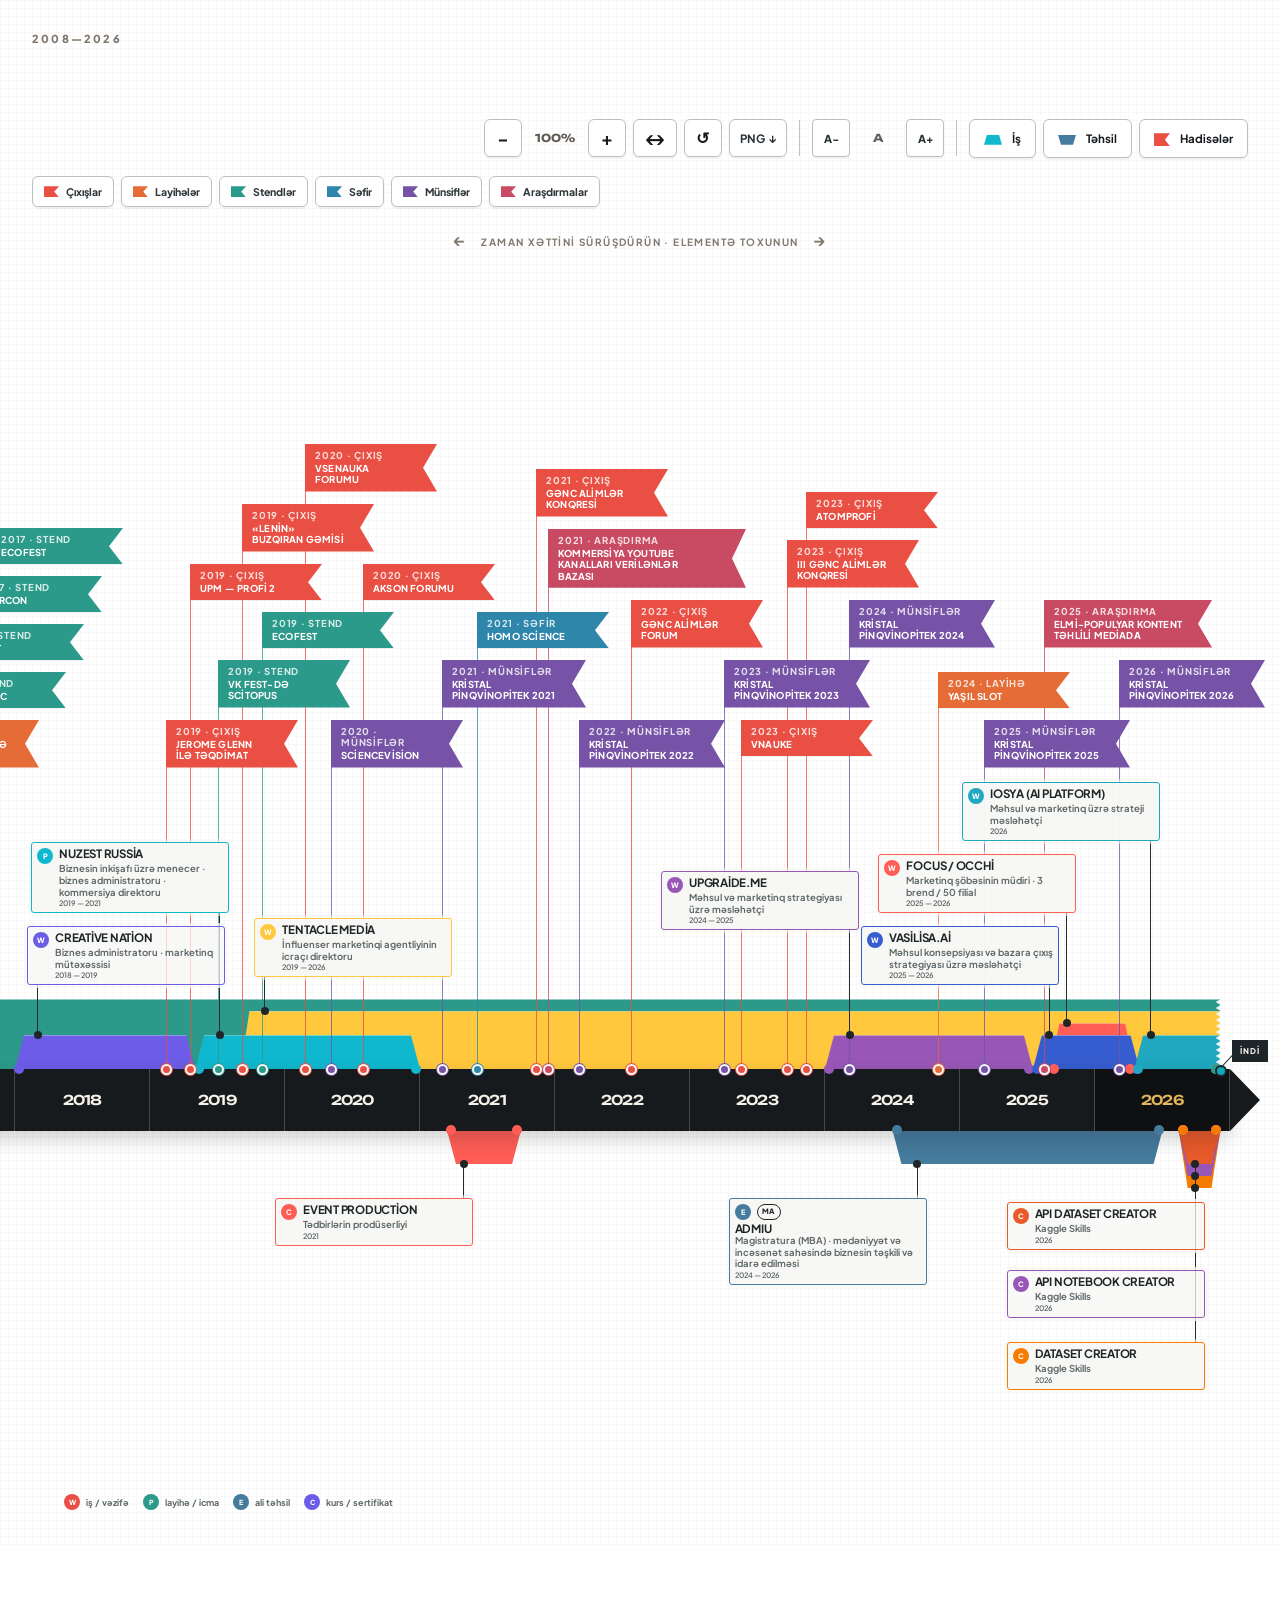
==== commit b46bc032: "Repair Azerbaijani meaning with contextual retranslation and full million units" ====
--- a/chronicle-az.html
+++ b/chronicle-az.html
@@ -1 +1 @@
-<!doctype html> <html lang="az"><head><meta charset="utf-8"><meta name="viewport" content="width=device-width,initial-scale=1"><link href="assets/bc0bc92da5d041c7f7.css?v=525926cf2aca74ac" rel="stylesheet"><style>:root{--ink:#171a1d;--dark:#171a1d;--paper:#f7f8f5;--paper-2:#edf0ed;--cobalt:#2956a3;--ochre:#d19a2a;--sage:#77927d;--brick:#b95c43;--plum:#66526f;--sky:#769bb6;--grid:rgba(25,58,70,.045);--axis-y:560px}*{box-sizing:border-box}html{scroll-behavior:smooth}body{margin:0;background:var(--paper);color:var(--ink);font-family:Manrope,Arial,sans-serif}a{color:inherit}button{font-family:inherit}.hero{min-height:450px;background:var(--dark);color:#f7f8f5;display:grid;grid-template-columns:1.05fr 1fr;grid-template-rows:1fr auto;padding:58px clamp(24px,5vw,84px) 32px;gap:40px 8vw;position:relative;overflow:hidden}.hero:after{content:"";position:absolute;width:360px;height:360px;border:1px solid rgba(255,255,255,.12);border-radius:50%;right:-110px;top:-145px;box-shadow:0 0 0 55px rgba(255,255,255,.025),0 0 0 56px rgba(255,255,255,.09)}.hero__identity{display:flex;align-items:center;gap:30px;z-index:1}.portrait-wrap{position:relative;flex:0 0 auto}.portrait{width:140px;height:140px;object-fit:cover;border-radius:50%;filter:grayscale(1);border:7px solid rgba(255,255,255,.09)}.status-dot{width:22px;height:22px;background:#95b997;border:5px solid var(--dark);border-radius:50%;position:absolute;right:6px;bottom:10px}.eyebrow{margin:0 0 14px;font-size:11px;letter-spacing:.2em;font-weight:800;color:#d7aa54}.eyebrow--dark{color:#7e766b}h1{font:700 clamp(42px,5vw,76px)/.94 Unbounded,sans-serif;letter-spacing:-.05em;margin:0}.hero__role{font-size:15px;color:#aeb8ba;margin:19px 0 0}.hero__pitch{align-self:center;z-index:1}.hero__pitch>p{font-size:clamp(20px,2vw,29px);line-height:1.45;margin:0 0 30px}.hero__pitch b{color:#e1b55e}.contact-row{display:flex;gap:20px;flex-wrap:wrap}.contact-row a{font-size:12px;text-decoration:none;border-bottom:1px solid #607074;padding-bottom:4px;color:#c7cecf}.contact-row a:hover{color:#fff;border-color:#fff}.hero__meta{grid-column:1/-1;border-top:1px solid #49565a;padding-top:24px;display:flex;justify-content:space-between;text-transform:uppercase;font-size:10px;letter-spacing:.16em;color:#aeb8ba;z-index:1}.map-section{position:relative;padding:58px 0 38px;background-color:var(--paper);background-image:linear-gradient(var(--grid) 1px,transparent 1px),linear-gradient(90deg,var(--grid) 1px,transparent 1px),linear-gradient(rgba(25,58,70,.018) 1px,transparent 1px),linear-gradient(90deg,rgba(25,58,70,.018) 1px,transparent 1px);background-size:24px 24px,24px 24px,6px 6px,6px 6px;overflow:hidden}.chronicle-switcher{margin:0 clamp(24px,5vw,84px) 28px;display:flex;flex-direction:column;align-items:stretch;gap:7px;width:168px}.chronicle-switcher>span{margin:0 0 3px;font:800 10px Unbounded;letter-spacing:.12em;text-transform:uppercase;color:#746d64}.chronicle-switcher a{padding:9px 12px;border:1px solid #b8c0c0;border-radius:6px;background:rgba(255,255,255,.82);box-shadow:0 2px 0 rgba(29,37,41,.06);color:#30383c;text-decoration:none;font:750 10.5px Manrope}.chronicle-switcher a:hover{background:#fff;border-color:#80786d}.chronicle-switcher a.active{border-color:#1d2529;background:#1d2529;color:#f7f8f5}.section-heading{padding:0 clamp(24px,5vw,84px);display:flex;justify-content:space-between;align-items:flex-start;gap:30px}.profile-card h2,.section-heading h2{font:700 clamp(32px,4.2vw,60px)/1.02 Unbounded,sans-serif;letter-spacing:-.05em;margin:0}.map-section .section-heading h2{font-size:clamp(28px,3.2vw,45px)}.control-deck{display:flex;flex-direction:column;align-items:flex-end;gap:8px;width:min(760px,62vw)}.control-row{width:100%}.control-row--primary{display:grid;grid-template-columns:max-content minmax(26px,1fr) max-content;align-items:center;column-gap:12px}.control-row--primary:after{content:"";grid-column:2;grid-row:1;justify-self:center;width:1px;height:36px;background:#c8c0b4}.controls,.zoom-controls{display:flex;gap:7px;align-items:center;flex-wrap:wrap}.control-row--primary .zoom-controls{grid-column:1}.control-row--primary .controls{grid-column:3;justify-content:flex-end}.filter,.reset-view,.zoom-controls button{border:1px solid #b8c0c0;background:rgba(255,255,255,.82);border-radius:6px;padding:11px 14px;font:700 11.5px Manrope;color:var(--ink);cursor:pointer;box-shadow:0 2px 0 rgba(29,37,41,.06)}.filter:hover,.reset-view:hover,.zoom-controls button:hover{background:#fff;border-color:#80786d}.filter:not(.active){opacity:.35}.filter-icon{display:inline-block;width:18px;height:10px;margin-right:8px;vertical-align:middle;background:#10b8cf;clip-path:polygon(3px 0,calc(100% - 3px) 0,100% 100%,0 100%)}.filter-icon--education{background:#457b9d;clip-path:polygon(0 0,100% 0,calc(100% - 3px) 100%,3px 100%)}.filter-icon--event{width:16px;height:13px;background:#e94f43;clip-path:polygon(0 0,100% 0,68% 50%,100% 100%,0 100%)}.zoom-controls{padding-right:0}.zoom-controls button{font-size:18px;line-height:1;min-width:38px;min-height:38px;padding:7px 11px}.zoom-controls output{min-width:52px;text-align:center;font:700 11px Unbounded;color:#5f5a52}.reset-view{font-size:16px!important}.map-instructions{font-size:10px;letter-spacing:.14em;text-transform:uppercase;font-weight:700;color:#81796e;text-align:center;margin:22px 0 8px}.map-instructions span{font-size:16px;margin:0 11px}.timeline-viewport{overflow-x:auto;overflow-y:hidden;scrollbar-width:auto;scrollbar-color:auto;cursor:grab;outline:0;scroll-behavior:auto;overscroll-behavior-x:contain}.timeline-viewport.dragging{cursor:grabbing}.timeline{position:relative;height:900px;margin:0 36px;transition:none}.timeline__grid{position:absolute;inset:0;background-image:linear-gradient(90deg,transparent calc(100% - 1px),rgba(29,37,41,.09) 0);background-size:var(--year-width,130px) 100%;pointer-events:none}.year-axis{position:absolute;left:0;right:0;top:var(--axis-y);height:62px;background:var(--dark);color:#f5f1e8;display:flex;z-index:25;box-shadow:0 8px 20px rgba(23,26,29,.2)}.year-axis:after{content:"";position:absolute;right:-30px;top:0;border-top:31px solid transparent;border-bottom:31px solid transparent;border-left:30px solid var(--dark)}.year{flex:0 0 var(--year-width,130px);min-width:0;border-right:1px solid #43484c;display:flex;align-items:center;justify-content:center;font:600 var(--year-font-size,13.5px) Unbounded;letter-spacing:-.06em;white-space:nowrap;overflow:visible}.year.current{background:#0e1012;color:#e5b55b;position:relative;justify-content:center;padding-left:0}.year.current:after{content:none}.education-layer,.milestone-layer,.work-layer{position:absolute;inset:0;pointer-events:none}.timeline-item{position:absolute;border:0;cursor:pointer;pointer-events:auto;appearance:none;transition:filter .18s ease,opacity .18s ease}.timeline-item.hidden{opacity:0;pointer-events:none}.education-file,.work-file{--band-height:calc(34px + (var(--lane) * 12px));height:var(--band-height);padding:0;background:0 0;overflow:visible;z-index:auto;text-align:left;pointer-events:none}.education-file .edge-dot,.education-file .item-label,.education-file .ribbon-fill,.work-file .edge-dot,.work-file .item-label,.work-file .ribbon-fill{pointer-events:auto}.work-file{top:calc(var(--axis-y) - var(--band-height))}.education-file{top:calc(var(--axis-y) + 61px)}.ribbon-fill{position:absolute;inset:0;background:var(--file-color);clip-path:polygon(9px 0,calc(100% - 9px) 0,100% 100%,0 100%);box-shadow:inset 0 1px rgba(255,255,255,.4);z-index:calc(12 - var(--lane));transition:transform .2s ease,filter .2s ease}.work-file.ongoing .ribbon-fill{clip-path:polygon(9px 0,100% 0,100% 100%,0 100%)}.work-file.ongoing .ribbon-fill:after{content:"";position:absolute;top:0;right:-1px;width:5px;height:100%;background-image:url("data:image/svg+xml,%3Csvg xmlns='http://www.w3.org/2000/svg' width='5' height='6' viewBox='0 0 5 6'%3E%3Cpath d='M5 0L0 3L5 6Z' fill='%23f7f8f5' stroke='%23f7f8f5' stroke-width='.35' stroke-linejoin='round'/%3E%3C/svg%3E");background-size:5px 6px;background-repeat:repeat-y;pointer-events:none}.education-file .ribbon-fill{clip-path:polygon(0 0,100% 0,calc(100% - 9px) 100%,9px 100%)}.education-file.ongoing .ribbon-fill{clip-path:polygon(0 0,100% 0,100% 100%,9px 100%)}.edge-dot{position:absolute;width:10px;height:10px;border-radius:50%;background:var(--file-color);bottom:-5px;z-index:31;transition:transform .2s ease}.edge-dot--start{left:-1px}.edge-dot--end{right:-1px}.education-file .edge-dot{top:-5px;bottom:auto}.leader{position:absolute;left:var(--leader-x,28px);border-left:1px solid #252b2d;z-index:39;pointer-events:none;transition:transform .2s ease}.leader-dot{position:absolute;left:calc(var(--leader-x,28px) - 3.5px);width:8px;height:8px;border-radius:50%;background:#202628;z-index:45;pointer-events:none;transition:transform .2s ease}.work-file .leader{top:auto;bottom:var(--band-height);height:calc(var(--label-base,0px) + 34px + var(--label-rise))}.work-file .leader-dot{top:auto;bottom:calc(var(--band-height) - 4px)}.education-file .leader{top:var(--band-height);height:calc(var(--label-base,0px) + 34px + var(--label-rise))}.education-file .leader-dot{top:calc(var(--band-height) - 4px)}.item-label{position:absolute;left:var(--label-left,20px);bottom:calc(var(--band-height) + var(--label-base,0px) + 34px + var(--label-rise));display:grid;grid-template-columns:16px minmax(0,1fr);column-gap:6px;align-items:start;width:198px;color:#1e2527;padding:3px 5px;background:rgba(247,248,245,.94);border:1px solid var(--file-color);box-shadow:0 0 0 3px rgba(247,248,245,.92);z-index:40;isolation:isolate;overflow:visible;pointer-events:auto;transition:transform .2s ease}.education-file .item-label{top:calc(var(--band-height) + var(--label-base,0px) + 34px + var(--label-rise));bottom:auto}.item-type{grid-column:1;grid-row:1;display:grid;place-items:center;width:16px;height:16px;border-radius:50%;margin:0;background:var(--file-color);color:#fff;font:800 7.4px Manrope}.degree-badge{grid-column:2;grid-row:1;justify-self:start;align-self:center;border:1px solid #1e2527;border-radius:9px;padding:1px 4px;background:rgba(247,248,245,.96);font:800 7px/1 Manrope;letter-spacing:.08em;color:#1e2527}.item-label.has-degree strong{grid-column:1/-1;grid-row:2;margin-top:3px}.item-label.has-degree small{grid-column:1/-1;grid-row:3;margin-top:0}.item-label strong{grid-column:2;grid-row:1;min-width:0;font:700 11.5px/1.06 Unbounded;letter-spacing:-.02em;text-transform:uppercase}.item-label small{grid-column:2;grid-row:2;display:block;margin:-1px 0 0;color:#5f6769}.item-role{display:block;font:650 9.5px/1.22 Manrope}.item-period{display:block;margin-top:1px;font:600 7.5px/1.2 Manrope}.work-file.label-hover .edge-dot,.work-file.label-hover .ribbon-fill,.work-file:hover .edge-dot,.work-file:hover .ribbon-fill{filter:saturate(1.12) brightness(1.03);transform:translateY(-4px)}.work-file.label-hover .item-label,.work-file.label-hover .leader,.work-file.label-hover .leader-dot,.work-file:hover .item-label,.work-file:hover .leader,.work-file:hover .leader-dot{transform:translateY(-4px)}.education-file.label-hover .edge-dot,.education-file.label-hover .leader,.education-file.label-hover .ribbon-fill,.education-file:hover .edge-dot,.education-file:hover .leader,.education-file:hover .ribbon-fill{filter:saturate(1.12) brightness(1.03);transform:translateY(4px)}.education-file.label-hover .item-label,.education-file.label-hover .leader,.education-file.label-hover .leader-dot,.education-file:hover .item-label,.education-file:hover .leader,.education-file:hover .leader-dot{transform:translateY(4px)}.side-project-file{top:calc(var(--axis-y) - 13px);height:12px;padding:0;background:0 0;overflow:visible;z-index:17;text-align:left}.project-thread-line{position:absolute;left:5px;right:5px;top:6px;height:2px;background:repeating-linear-gradient(90deg,var(--file-color) 0 8px,transparent 8px 13px);opacity:.82;transition:transform .2s ease,opacity .2s ease}.side-project-dot{position:absolute;top:2px;width:10px;height:10px;border-radius:50%;background:var(--paper);border:2px solid var(--file-color);z-index:2;transition:transform .2s ease}.side-project-dot--start{left:-1px}.side-project-dot--end{right:-1px}.project-thread-tag{position:absolute;left:0;bottom:12px;display:flex;align-items:baseline;gap:6px;padding:2px 5px 3px 6px;border-left:2px solid var(--file-color);background:rgba(247,248,245,.9);color:#266f69;white-space:nowrap;z-index:3;transition:transform .2s ease}.project-thread-tag strong{font:750 8.5px/1 Unbounded;text-transform:uppercase}.project-thread-tag small{font:700 7.2px/1 Manrope;letter-spacing:.04em}.side-project-file.legend-hover .project-thread-line,.side-project-file.legend-hover .project-thread-tag,.side-project-file.legend-hover .side-project-dot,.side-project-file:hover .project-thread-line,.side-project-file:hover .project-thread-tag,.side-project-file:hover .side-project-dot{transform:translateY(-3px)}.side-project-file.legend-hover .project-thread-line,.side-project-file:hover .project-thread-line{opacity:1}.event-pin{top:var(--pin-top);height:calc(var(--axis-y) - var(--pin-top));width:1px;padding:0;background:0 0;overflow:visible;z-index:auto}.event-line{position:absolute;left:0;top:calc(var(--flag-height,36px) - 1px);bottom:0;width:1px;background:var(--pin-color);opacity:.78;z-index:9;pointer-events:none;transition:transform .18s ease,filter .15s ease}.event-dot{position:absolute;left:-5px;bottom:-6px;width:11px;height:11px;border-radius:50%;background:var(--pin-color);border:2px solid var(--paper);box-shadow:0 0 0 1px var(--pin-color);z-index:52;pointer-events:auto;transition:transform .18s ease,filter .18s ease}.event-flag{position:absolute;top:0;left:0;width:var(--flag-width,132px);min-height:36px;padding:6px 18px 6px 10px;background:var(--pin-color);color:#fff;font:750 8.7px/1.18 Manrope;letter-spacing:.02em;text-transform:uppercase;text-align:left;clip-path:polygon(0 0,100% 0,calc(100% - 14px) 50%,100% 100%,0 100%);filter:drop-shadow(0 2px 2px rgba(29,37,41,.12));z-index:30;transition:transform .18s ease,filter .15s ease}.event-flag:before{content:none}.event-kind{display:block;color:rgba(255,255,255,.8);font-size:9.5px;letter-spacing:.08em;margin-bottom:2px}.event-flag>span{display:block;white-space:normal}.event-pin:hover .event-dot,.event-pin:hover .event-flag,.event-pin:hover .event-line{transform:translateY(-4px)}.event-pin:hover .event-flag{filter:saturate(1.12) brightness(1.04) drop-shadow(0 4px 3px rgba(29,37,41,.18))}.event-pin:hover .event-dot{filter:saturate(1.12) brightness(1.04)}.now-marker{position:absolute;top:calc(var(--axis-y) - 29px);height:29px;border-left:0;z-index:32;pointer-events:none}.now-marker:before{content:"";position:absolute;top:25px;left:-5px;width:8px;height:8px;background:#10a9bc;border:2px solid #1d2529;border-radius:50%}.now-marker:after{content:"";position:absolute;top:27px;left:1px;width:17px;border-top:1px solid #1d2529;transform:rotate(-47deg);transform-origin:left center}.now-marker span{position:absolute;top:0;left:12px;background:#1d2529;color:#f5f1e8;padding:6px 8px;font-size:8px;font-weight:800;letter-spacing:.12em;white-space:nowrap}.flag-filters{width:max-content;max-width:100%;padding:0;display:flex;align-items:center;justify-content:flex-end;gap:7px;flex-wrap:wrap}.flag-filters__label{margin-right:3px;font:800 9px Unbounded;letter-spacing:.12em;text-transform:uppercase;color:#677078}.event-filter{border:1px solid #b8c0c0;background:rgba(255,255,255,.82);color:#30383c;border-radius:6px;padding:8px 11px;font:750 10.5px Manrope;cursor:pointer;box-shadow:0 2px 0 rgba(29,37,41,.06);transition:background .18s,border-color .18s,opacity .18s}.event-filter:hover{background:#fff;border-color:#80786d}.event-filter:before{content:"";display:inline-block;width:15px;height:11px;margin-right:7px;vertical-align:-1px;background:var(--kind-color);clip-path:polygon(0 0,100% 0,68% 50%,100% 100%,0 100%)}.event-filter:not(.active){opacity:.35;filter:grayscale(.75)}.item-label:after{content:"";position:absolute;left:calc(var(--leader-x) - var(--label-left));width:1px;height:4px;background:#252b2d;z-index:1;pointer-events:none}.work-file .item-label:after{bottom:-4px}.education-file .item-label:after{top:-4px}.item-label strong{font-size:calc(11.5px * var(--map-font-scale,1))}.item-role{font-size:calc(9.5px * var(--map-font-scale,1))}.item-period{font-size:calc(7.5px * var(--map-font-scale,1))}.event-flag{font-size:calc(9.5px * var(--map-font-scale,1))}.event-kind{font-size:calc(9.5px * var(--map-font-scale,1))}.map-font-controls{position:absolute;right:clamp(18px,3vw,48px);bottom:48px;display:flex;align-items:center;gap:5px;padding:6px;background:rgba(247,248,245,.94);border:1px solid #b8c0c0;border-radius:7px;box-shadow:0 3px 12px rgba(29,37,41,.1);z-index:35}.map-font-controls button{border:0;background:0 0;color:#273134;min-width:34px;height:30px;border-radius:4px;font:800 12px Manrope;cursor:pointer}.map-font-controls button:hover{background:#e8e2d7}.map-font-controls output{min-width:46px;text-align:center;font:800 11px Unbounded;color:#596166}.item-label:after{content:"";position:absolute;left:calc(var(--leader-x) - var(--label-left));width:1px;height:3px;background:#252b2d;z-index:2;pointer-events:none}.work-file .item-label:after{bottom:-3px}.education-file .item-label:after{top:-3px}.item-label:hover{z-index:80}.timeline-item:has(.item-label:hover){z-index:70}.degree-badge,.item-type{position:relative;cursor:default}.degree-badge:after,.item-type:after{content:attr(data-tooltip);position:absolute;left:50%;bottom:calc(100% + 7px);transform:translate(-50%,3px);width:max-content;max-width:150px;padding:5px 7px;border-radius:4px;background:#202628;color:#f7f8f5;font:700 8px/1.15 Manrope;letter-spacing:.02em;opacity:0;pointer-events:none;transition:opacity .14s ease,transform .14s ease;z-index:100}.degree-badge:hover:after,.item-type:hover:after{opacity:1;transform:translate(-50%,0)}.item-label strong{font-size:calc(11.5px * var(--map-font-scale,1))}.item-role{font-size:calc(9.5px * var(--map-font-scale,1))}.item-period{font-size:calc(7.5px * var(--map-font-scale,1))}.event-flag{font-size:calc(9.5px * var(--map-font-scale,1))}.event-kind{font-size:calc(9.5px * var(--map-font-scale,1))}.map-font-controls{position:absolute;right:clamp(18px,3vw,48px);bottom:48px;display:flex;align-items:center;gap:5px;padding:6px;background:rgba(247,248,245,.94);border:1px solid #b8c0c0;border-radius:7px;box-shadow:0 3px 12px rgba(29,37,41,.1);z-index:35}.map-font-controls button{border:0;background:0 0;color:#273134;min-width:34px;height:30px;border-radius:4px;font:800 12px Manrope;cursor:pointer}.map-font-controls button:hover{background:#e8e2d7}.map-font-controls output{min-width:46px;text-align:center;font:800 11px Unbounded;color:#596166}.map-key{display:flex;gap:14px;flex-wrap:wrap;padding:10px clamp(24px,5vw,84px) 18px;color:#606a6d;font:700 9px/1.25 Manrope}.map-key span{display:flex;align-items:center;gap:6px}.map-key i{display:grid;place-items:center;width:16px;height:16px;border-radius:50%;background:#4e82b8;color:#fff;font:800 7px Manrope;font-style:normal}.map-key span:first-child i{background:#e94f43}.map-key span:nth-child(2) i{background:#2b9a8b}.map-key span:nth-child(3) i{background:#457b9d}.map-key span:nth-child(4) i{background:#6c5ce7}.numbers{display:grid;grid-template-columns:repeat(4,1fr);background:var(--dark);color:#f7f8f5;padding:0 clamp(24px,5vw,84px)}.numbers article{padding:52px 28px;border-right:1px solid #4b585d}.numbers article:last-child{border:0}.numbers strong{display:block;font:700 clamp(30px,3vw,48px) Unbounded;color:#dfb15a;letter-spacing:-.05em}.numbers span{font-size:12px;color:#aeb8ba;line-height:1.5}.profile-grid{padding:90px clamp(24px,5vw,84px);display:grid;grid-template-columns:1.35fr .85fr .8fr;gap:16px}.profile-card{background:#fbf8f1;padding:40px;min-height:410px;border:1px solid #ded6ca}.profile-card--lead p:not(.eyebrow){max-width:680px;line-height:1.75;color:#595650}.chips{display:flex;gap:7px;flex-wrap:wrap;margin-top:35px}.chips span{border:1px solid #cfc6b9;border-radius:4px;padding:8px 12px;font-size:10px;font-weight:700}.big-list{list-style:none;margin:10px 0 0;padding:0}.big-list li{display:flex;align-items:center;gap:18px;padding:18px 0;border-bottom:1px solid #ded6ca}.big-list b{font:600 13px Unbounded;color:var(--cobalt)}.big-list span{font-weight:700;font-size:13px}.profile-card--accent{background:var(--dark);color:#fff;display:flex;flex-direction:column;border-color:var(--dark)}.profile-card--accent h3{font:700 28px/1.1 Unbounded;margin:10px 0}.profile-card--accent p:not(.eyebrow){font-size:13px;line-height:1.7}.arrow-link{margin-top:auto;font-size:12px;font-weight:800;text-decoration:none;border-bottom:1px solid currentColor;width:max-content;padding-bottom:4px}.projects-section{padding:30px 0 100px}.project-list{margin-top:50px;border-top:1px solid #c9c0b4}.project-row{display:grid;grid-template-columns:70px 1fr 1.5fr 30px;gap:25px;align-items:center;text-decoration:none;padding:28px clamp(24px,5vw,84px);border-bottom:1px solid #c9c0b4;transition:.2s background}.project-row:hover{background:#dfc27c}.project-row>b{font:600 12px Unbounded;color:#81796e}.project-row h3{font:700 20px Unbounded;margin:0}.project-row p{font-size:12px;color:#625d56}.project-row span{font-size:22px}.resume-band{margin:0 clamp(24px,5vw,84px) 90px;display:grid;grid-template-columns:1.35fr repeat(2,1fr);border-top:1px solid #c9c0b4;border-left:1px solid #c9c0b4;background:#fbf8f1}.resume-band article{min-height:190px;padding:28px;border-right:1px solid #c9c0b4;border-bottom:1px solid #c9c0b4}.resume-band__lead{grid-row:span 3;display:flex;flex-direction:column;justify-content:center;background:var(--dark);color:#f7f8f5}.resume-band__lead .eyebrow{color:#d7aa54}.resume-band__lead h2{font:700 clamp(25px,3vw,42px)/1.05 Unbounded;margin:0 0 18px;letter-spacing:-.045em}.resume-band__lead p:last-child{color:#aeb8ba;line-height:1.55}.resume-band article>span{display:block;font-size:8px;font-weight:800;letter-spacing:.18em;color:#837b70;margin-bottom:20px}.resume-band article>strong{display:block;font:700 clamp(20px,2.3vw,32px)/1.05 Unbounded;letter-spacing:-.04em}.resume-band article>p{font-size:11px;line-height:1.55;color:#625d56;margin:14px 0 0}footer{background:var(--dark);color:#9ca7a9;display:flex;justify-content:space-between;padding:28px clamp(24px,5vw,84px);font-size:10px;letter-spacing:.06em}.detail-panel{position:fixed;left:50%;top:50%;width:min(640px,calc(100vw - 32px));max-height:min(760px,calc(100vh - 40px));background:#f9f5ec;z-index:1001;padding:48px 52px;border:1px solid #8e867b;border-top:9px solid var(--cobalt);border-radius:4px;transform:translate(-50%,-45%) scale(.96);opacity:0;pointer-events:none;transition:.25s;box-shadow:0 26px 70px rgba(18,25,28,.32);overflow:auto}.detail-panel:before{content:"ARCHIVE / DETAIL";position:absolute;right:52px;top:18px;font:700 8px Unbounded;letter-spacing:.15em;color:#8a8175}.detail-panel.open{transform:translate(-50%,-50%) scale(1);opacity:1;pointer-events:auto}.detail-panel__close{position:absolute;right:18px;top:30px;border:1px solid #bcb4a8;background:#fffaf1;width:32px;height:32px;border-radius:50%;font-size:23px;line-height:1;cursor:pointer}.detail-panel__type{font-size:9px;letter-spacing:.16em;font-weight:800;color:var(--brick);text-transform:uppercase}.detail-panel h2{font:700 30px/1.08 Unbounded;margin:15px 0;max-width:85%}.detail-panel__period{color:#777067;font-size:11px}.detail-panel__role{font-weight:800;font-size:14px;border-top:1px solid #d3cabe;padding-top:18px}.detail-panel ul{padding-left:18px;line-height:1.65;font-size:13px;color:#4d4a45}.detail-panel .arrow-link{display:block;margin-top:26px}.scrim{position:fixed;inset:0;background:rgba(20,29,33,.57);backdrop-filter:blur(2px);z-index:1000;opacity:0;pointer-events:none;transition:.25s}.scrim.show{opacity:1;pointer-events:auto}@media(max-width:1000px){.hero{grid-template-columns:1fr}.hero__meta{grid-column:1}.profile-grid{grid-template-columns:1fr 1fr}.profile-card--lead{grid-column:1/-1}.numbers{grid-template-columns:1fr 1fr}.section-heading{align-items:flex-start;flex-direction:column}.control-deck{width:100%}.resume-band{grid-template-columns:1fr 1fr}.resume-band__lead{grid-column:1/-1;grid-row:auto;min-height:250px}}@media(max-width:640px){.hero{padding-top:35px}.hero__identity{align-items:flex-start;gap:18px}.portrait{width:86px;height:86px;border-width:4px}h1{font-size:34px}.hero__pitch>p{font-size:18px}.hero__meta{display:grid;grid-template-columns:1fr 1fr;gap:12px}.controls{flex-wrap:wrap}.zoom-controls{border-left:0;padding-left:0}.numbers,.profile-grid,.resume-band{grid-template-columns:1fr}.numbers article{border-right:0;border-bottom:1px solid #4b585d;padding-left:0}.profile-card{padding:28px;min-height:auto}.profile-card--lead{grid-column:auto}.project-row{grid-template-columns:38px 1fr 25px}.project-row p{display:none}.project-row h3{font-size:15px}.timeline{margin-left:14px}.detail-panel{padding:48px 26px 32px}.map-instructions{text-align:left;padding-left:24px}.resume-band__lead{grid-column:auto}}@media(prefers-reduced-motion:reduce){*{scroll-behavior:auto!important;transition:none!important}}.control-deck{width:max-content;max-width:72vw;margin-left:auto}.control-row--primary{width:max-content;grid-template-columns:max-content 1px max-content 1px max-content;margin-left:auto}.control-row--primary:after{content:none}.control-divider{width:1px;height:36px;background:#c8c0b4}.control-row--primary .controls,.control-row--primary .zoom-controls{grid-column:auto}.control-row--primary .controls{justify-content:flex-end}.map-font-controls{position:static;display:flex;align-items:center;gap:5px;padding:0;background:0 0;border:0;box-shadow:none;z-index:35}.map-font-controls button{border:0;background:0 0;color:#273134;min-width:34px;height:30px;border-radius:4px;font:800 12px Manrope;cursor:pointer}.map-font-controls button:hover{background:#e8e2d7}.map-font-controls output{min-width:46px;text-align:center;font:800 11px Unbounded;color:#596166}.zoom-controls .download-png{border:1px solid #b8c0c0;background:rgba(255,255,255,.82);border-radius:6px;padding:7px 10px;min-width:auto;min-height:38px;color:#273134;font:700 11.5px Manrope;letter-spacing:.02em;cursor:pointer;box-shadow:0 2px 0 rgba(29,37,41,.06);display:inline-grid;place-items:center;text-decoration:none}.zoom-controls .download-png:hover{background:#fff;border-color:#80786d}.zoom-controls .download-png:disabled{opacity:.6;cursor:wait}.is-exporting .chronicle-switcher,.is-exporting .control-deck,.is-exporting .map-instructions{display:none!important}.year{cursor:pointer;transition:background .18s,color .18s}.year:hover{background:#343a3d;color:#fff}.event-pin.year-hover .event-dot,.event-pin.year-hover .event-flag,.event-pin.year-hover .event-line,.event-pin:hover .event-dot,.event-pin:hover .event-flag,.event-pin:hover .event-line{transform:translateY(-4px)}.event-pin.year-hover .event-flag,.event-pin:hover .event-flag{filter:saturate(1.12) brightness(1.04) drop-shadow(0 4px 3px rgba(29,37,41,.18))}.event-pin.year-hover .event-dot,.event-pin:hover .event-dot{filter:saturate(1.12) brightness(1.04)}.event-title--penguin{line-height:1.18}.event-title--penguin>span{display:block;white-space:nowrap;font-size:calc(7.7px * var(--map-font-scale,1));letter-spacing:.01em}.work-file.year-hover .edge-dot,.work-file.year-hover .ribbon-fill{filter:saturate(1.12) brightness(1.03);transform:translateY(-4px)}.work-file.year-hover .item-label,.work-file.year-hover .leader,.work-file.year-hover .leader-dot{transform:translateY(-4px)}.education-file.year-hover .edge-dot,.education-file.year-hover .ribbon-fill{filter:saturate(1.12) brightness(1.03);transform:translateY(4px)}.education-file.year-hover .item-label,.education-file.year-hover .leader,.education-file.year-hover .leader-dot{transform:translateY(4px)}.milestone-layer{z-index:36}.event-pin{z-index:auto}.event-line{width:1px;background:var(--pin-color);opacity:.78;z-index:1}.event-flag{z-index:10}.event-dot{z-index:20}.event-flag{padding-right:30px}.work-file.ongoing .ribbon-fill:after{background-image:url("data:image/svg+xml,%3Csvg xmlns='http://www.w3.org/2000/svg' width='5' height='6' viewBox='0 0 5 6'%3E%3Cpath d='M5 0L0 3L5 6Z' fill='%23f7f8f5' stroke='%23f7f8f5' stroke-width='.35' stroke-linejoin='round'/%3E%3C/svg%3E");background-size:5px 6px;background-repeat:repeat-y}.edge-dot{z-index:31;pointer-events:auto}.leader-dot{z-index:45}.event-dot{z-index:70}.degree-badge{min-width:24px;height:16px;box-sizing:border-box;display:grid;place-items:center;padding:0;font-size:7.4px}.item-label{border-radius:3px;box-shadow:none}.item-label:after{content:none}.label-halo{position:absolute;left:calc(var(--label-left,20px) - 3px);bottom:calc(var(--band-height) + var(--label-base,0px) + 31px + var(--label-rise));width:calc(var(--label-width,210px) + 6px);height:calc(var(--label-height,56px) + 6px);background:rgba(247,248,245,.92);border-radius:5px;z-index:38;pointer-events:none}.education-file .label-halo{top:calc(var(--band-height) + var(--label-base,0px) + 31px + var(--label-rise));bottom:auto}.flag-filters{width:max-content;margin-left:auto;justify-content:flex-end}.map-font-controls button{border:1px solid #b8c0c0;background:rgba(255,255,255,.82);box-shadow:0 2px 0 rgba(29,37,41,.06);min-width:38px;height:38px;font-size:11px}.map-font-controls button:hover{background:#fff;border-color:#80786d}.section-heading{align-items:flex-start;padding-left:clamp(24px,5vw,84px)}.control-deck{flex:1 1 560px;width:auto;max-width:min(900px,100%);min-width:0}.control-row--primary{width:max-content;max-width:100%;grid-template-columns:max-content 1px max-content 1px max-content;margin-left:auto}.control-row--primary .controls{min-width:0;flex-wrap:wrap}.flag-filters{width:100%;max-width:100%;margin:10px 0 0;justify-content:flex-end;align-content:flex-start}.event-filter{flex:0 0 auto}@media(max-width:1180px){.control-row--primary{grid-template-columns:max-content 1px max-content minmax(0,1fr)}.control-row--primary .control-divider:nth-of-type(2){display:none}}@media(max-width:820px){.chronicle-switcher{width:auto;margin:0 24px 22px;flex-direction:row;flex-wrap:wrap}.section-heading{padding-left:clamp(24px,5vw,84px)}.control-row--primary{display:flex;justify-content:flex-start;flex-wrap:wrap}.control-divider{display:none!important}.control-deck{flex-basis:100%}.flag-filters{justify-content:flex-start}}@media(max-width:1500px){.section-heading{flex-direction:column;gap:18px}.control-deck{align-self:stretch;max-width:none;width:100%;margin-left:0}.control-row--primary{width:max-content;margin-left:0;grid-template-columns:max-content 1px max-content 1px max-content}.flag-filters{justify-content:flex-start}}.timeline,.timeline-viewport{background-color:transparent!important;background-image:none!important}.timeline__grid{display:none!important}.timeline,.timeline-viewport{background-color:transparent!important;background-image:none!important}.timeline__grid{display:none!important}.timeline,.timeline-viewport{background-color:var(--paper);background-image:linear-gradient(var(--grid) 1px,transparent 1px),linear-gradient(90deg,var(--grid) 1px,transparent 1px),linear-gradient(rgba(25,58,70,.018) 1px,transparent 1px),linear-gradient(90deg,rgba(25,58,70,.018) 1px,transparent 1px);background-size:24px 24px,24px 24px,6px 6px,6px 6px}.timeline__grid{left:var(--timeline-gutter,72px);right:var(--timeline-end-gutter,var(--timeline-gutter,72px))}.year-axis{left:var(--timeline-gutter,72px);right:var(--timeline-end-gutter,var(--timeline-gutter,72px))}.label-halo{display:block}.item-label{padding:5px 5px 4px}.timeline,.timeline-viewport{background-color:var(--paper);background-image:linear-gradient(var(--grid) 1px,transparent 1px),linear-gradient(90deg,var(--grid) 1px,transparent 1px),linear-gradient(rgba(25,58,70,.018) 1px,transparent 1px),linear-gradient(90deg,rgba(25,58,70,.018) 1px,transparent 1px);background-size:24px 24px,24px 24px,6px 6px,6px 6px}.timeline__grid{left:var(--timeline-gutter,72px);right:var(--timeline-end-gutter,var(--timeline-gutter,72px))}.year-axis{left:var(--timeline-gutter,72px);right:var(--timeline-end-gutter,var(--timeline-gutter,72px))}.label-halo{display:block}body,html{margin:0;overflow-x:hidden}.map-section{padding-top:32px;padding-bottom:20px}</style><style>.map-section,body,html{background:0 0!important}</style><style>.map-section,body,html{background:0 0!important}</style><style>.map-section,body,html{background:0 0!important}</style><style>.map-section,body,html{background:0 0!important}</style><style id="chronicle-refinement">.map-section{background-image:linear-gradient(rgba(0,0,0,.025) 1px,transparent 1px),linear-gradient(90deg,rgba(0,0,0,.025) 1px,transparent 1px)!important;background-size:8px 8px!important}</style><link rel="stylesheet" href="dark-theme.css?v=816673077f72f2c0"><script src="theme.js?v=241f6cff55703b12"></script><link rel="preload" href="assets/plus-jakarta-sans-az.woff2" as="font" type="font/woff2" crossorigin><link rel="stylesheet" href="az-typography.css?v=88136f291a94abe6"><style>html[lang=az] .map-section :not(.year):not(output){font-family:var(--page-font)}</style><meta name="robots" content="noindex, nofollow, noarchive, nosnippet, noimageindex"><meta name="googlebot" content="noindex, nofollow, noarchive, nosnippet, noimageindex"><meta name="bingbot" content="noindex, nofollow, noarchive, nosnippet, noimageindex"></head><body><section class="map-section" aria-labelledby="map-title"> <div class="section-heading"> <div> <p class="eyebrow eyebrow--dark">2008—2026</p> <h2 id="map-title">Peşəkar xronika</h2> </div> <div class="control-deck"> <div class="control-row control-row--primary"> <div class="zoom-controls" aria-label="Xəritənin miqyası"> <button id="zoomOut" aria-label="Miqyası azalt">−</button> <output id="zoomValue" aria-live="polite">100%</output> <button id="zoomIn" aria-label="Miqyası artır">+</button> <button id="zoomFit" title="Zaman xəttini sığışdır" aria-label="Zaman xəttini sığışdır">↔</button> <button class="reset-view" title="Filtrləri sıfırla və cari ilə keç" aria-label="Filtrləri sıfırla və cari ilə keç">↺</button> <a id="downloadPng" class="download-png" href="#" aria-label="Xronikanı PNG formatında yüklə">PNG ↓</a> </div> <span class="control-divider" aria-hidden="true"></span> <div class="map-font-controls" aria-label="Xəritədə mətn ölçüsü"> <button id="fontDown" type="button" aria-label="Mətn ölçüsünü azalt">A−</button> <output id="fontValue" aria-live="polite">A</output> <button id="fontUp" type="button" aria-label="Mətn ölçüsünü artır">A+</button> </div> <span class="control-divider" aria-hidden="true"></span> <div class="controls" aria-label="Xəritənin filtrləri"> <button class="filter active" data-filter="work"><i class="filter-icon filter-icon--work"></i> İş</button> <button class="filter active" data-filter="education"><i class="filter-icon filter-icon--education"></i> Təhsil</button> <button class="filter active" data-filter="milestone"><i class="filter-icon filter-icon--event"></i> Hadisələr</button> </div> </div> <div class="flag-filters" aria-label="Hadisə kateqoriyası filtrləri"> <button class="event-filter active" data-kind="Çıxış" style="--kind-color:#e94f43">Çıxışlar</button> <button class="event-filter active" data-kind="Layihə" style="--kind-color:#e56b37">Layihələr</button> <button class="event-filter active" data-kind="Stend" style="--kind-color:#2b9a8b">Stendlər</button> <button class="event-filter active" data-kind="Səfir" style="--kind-color:#2e86ab">Səfir</button> <button class="event-filter active" data-kind="Münsiflər" style="--kind-color:#7653a6">Münsiflər</button> <button class="event-filter active" data-kind="Araşdırma" style="--kind-color:#c94b63">Araşdırmalar</button> </div> </div> </div> <div class="map-instructions"><span>←</span> Zaman xəttini sürüşdürün · elementə toxunun <span>→</span></div> <div class="timeline-viewport" id="timelineViewport" tabindex="0" aria-label="İnteraktiv karyera zaman xətti"> <div class="timeline" id="timeline"> <div class="timeline__grid"></div> <div class="milestone-layer" id="milestoneLayer"></div> <div class="work-layer" id="workLayer"></div> <div class="year-axis" id="yearAxis"></div> <div class="education-layer" id="educationLayer"></div> <div class="now-marker"><span>İNDİ</span></div> </div> </div> <aside class="map-key" aria-label="İşarələrin izahı"> <span><i>W</i> iş / vəzifə</span> <span><i>P</i> layihə / icma</span> <span><i>E</i> ali təhsil</span> <span><i>C</i> kurs / sertifikat</span> </aside> </section><aside class="detail-panel" id="detailPanel" aria-hidden="true"> <button class="detail-panel__close" id="detailClose" aria-label="Bağla">×</button> <p class="detail-panel__type" id="detailType"></p> <h2 id="detailTitle"></h2> <p class="detail-panel__period" id="detailPeriod"></p> <p class="detail-panel__role" id="detailRole"></p> <ul id="detailBullets"></ul> <a id="detailLink" class="arrow-link" href="#" target="_blank" rel="noreferrer">Layihəni aç →</a> </aside> <div class="scrim" id="scrim"></div><script>const CHRONICLE_CONFIG=window.CHRONICLE_CONFIG||null,ARCHIVED=Boolean(CHRONICLE_CONFIG?.archived),START=CHRONICLE_CONFIG?.start??2008,END=CHRONICLE_CONFIG?.end??(new Date).getFullYear(),baseYearWidth=()=>Math.max(135,Math.min(155,window.innerWidth/9.5),(window.innerWidth-72)/(END-START+2.1));let BASE_YEAR_WIDTH=baseYearWidth();const liveDate=new Date,liveYear=liveDate.getFullYear(),NOW=CHRONICLE_CONFIG?.now??liveYear+(liveDate-new Date(liveYear,0,1))/(new Date(liveYear+1,0,1)-new Date(liveYear,0,1)),exportParams=new URLSearchParams(location.search),exportNumber=(e,t,a,i)=>{const l=Number(exportParams.get(e));return Number.isFinite(l)&&l>=a&&l<=i?l:t};let zoom=exportNumber("exportZoom",1,.06,2),mapTextScale=exportNumber("exportFont",1,.85,1.5);const palette={leadership:"#20a8c0",project:"#f8a820",operations:"#30b8a8",media:"#9857b6",retail:"#e84820",study:"#4e82b8",certificate:"#bec020"},scitopusBullets=["SciTopus-u 100-dən çox müəllif və qurumdan ibarət şəbəkəyə çevirdi; müəlliflərin kanallarına 10 milyondan çox ziyarət gətirdi.","Antropogenez.ru ilə birlikdə \"Kristal Pinqvinopitek\" müsabiqəsini birgə təşkil edib və təxminən 20 media tərəfdaşlığı qurub tədris tədbirləri ilə.","Mülkiyyət hüquqlu proqram təminatı əsasında fəaliyyət göstərən 15 mövzuya görə aqreqator şəbəkəsi yaradılmışdır — təsdiqlənmiş mənbələrdən təxminən 150,000 nəşr.","'Dirizhablist' layihəsini inkişaf etdirdi: məqalələr, arxivlər və nadir kitabların rəqəmsallaşdırılması; bir neçə dəfə VKontakte-in 'Prometheus' mükafatına layiq görülüb.","VK Fest, Geek Picnic, StarCon və təhsil tədbirlərində stendlər və fəaliyyətlər təşkil edib."];let work=[{title:'Частная организация, работа с Чунцинской компанией "Jiubai import & export."',label:"Jiubai import & export.",start:2008.67,end:2009.08,role:"Бизнес-ассистент в Китае",type:"operations",color:"#10b8cf",bullets:["Организовал сотрудничество с импортно-экспортными компаниями.","Вёл переговоры с Isuzu и другими производителями.","Проверял качество продукции на заводах."]},{title:"ADZONE",start:2012,end:2013.5,role:"Creator. Менеджер по управлению проектами",type:"media",color:"#6c5ce7",bullets:["Разрабатывал рекламные концепции и управлял проектами.","Координировал съёмки и монтаж кулинарного ТВ-шоу.","İşл с мобильными операторами, администрациями и производителями."]},{title:'НГ-НКО "The Venus Project" / НКО "Layihəирование будущего"',label:"The Venus Project / Layihəирование будущего",start:2012.08,end:2016.5,role:"Администратор движения по СНГ · Главный редактор",type:"project",color:"#ffc83d",bullets:["Развивал международное сообщество и медиа-направление; сообщества выросли до 1 млн участников.","Нанял и координировал несколько десятков редакторов.","Автоматизировал публикации материалов из 70 источников.","Организовывал стенды, публичные активности, VR- и 3D-производство."]},{title:"Orange Studio",start:2013.5,end:2014.5,role:"Управляющий, бизнес-администратор",type:"leadership",color:"#ff5d55",bullets:["Оптимизировал процессы и управлял командой.","Развивал B2B-партнёрства с нефтяными компаниями, авиакомпаниями и банками.","Сокращал долги и улучшал клиентский сервис."]},{title:"Silk Way Ground Handling",start:2015.5,end:2016,role:"Закупщик технического оборудования",type:"operations",color:"#22b9aa",bullets:["Вёл международные закупки и переговоры с производителями.","Подбирал комплектующие для наземного обслуживания.","Контролировал качество, сроки и бюджет."]},{title:"Ensafe Engineering LLC (часть Ensafe Accom PTE LTD., Сингапур), на верфи Caspian Shipyard Company",label:"Ensafe Engineering LLC",start:2014.5,end:2015.5,role:"Координатор · Layihə M1133/H-113",type:"operations",color:"#ff7a3d",bullets:["Координировал 43 рабочих из 6 стран на верфи CSC.","Управлял логистикой материалов, HSE и ежедневными инструктажами.","Вёл миграционную и административную документацию."]},{title:"Сrеаtivе Nаtiоn",start:2018,end:2019.25,role:"Бизнес-администратор, маркетолог",type:"media",color:"#6c5ce7",bullets:["Разрабатывал маркетинговые стратегии, проводил исследования аудитории, развивал SMM и клиентские проекты.","Решал маркетинговые задачи и развивал бизнес.","Организовывал процессы, подрядчиков и производство."]},{title:"Nuzеst Russiа",start:2019.42,end:2021,role:"Менеджер по развитию бизнеса · бизнес-администратор · коммерческий директор",type:"project",color:"#10b8cf",bullets:["Реорганизовал процессы и создал ERP-подобную базу продуктов, цен, валют, расходов и складских данных.","Обеспечил сертификацию и регистрацию продукции: декларации, СГР, отказные письма и Роспотребнадзор.","Провёл SWOT-анализ, подготовил материалы для инвесторов и разработал ценовую политику.","Курировал интернет-магазин, маркетплейсы, CRM, виртуальную АТС, онлайн-кассы и ОФД.","Развивал B2B-продажи и переговоры, включая встречу с Олимпийским комитетом России."]},{title:"Tеntасlе Меdiа",start:2019.67,end:NOW,role:"Исполнительный директор агентства инфлюенс-маркетинга",type:"leadership",color:"#ffc83d",link:"https://www.tentacle.media/",bullets:["Запустил агентство инфлюенс-маркетинга с нуля: бизнес-модель, позиционирование, продажи и стандарты исполнения.","Инициировал ПО для поиска коммерчески ориентированных YouTube-каналов и базу из десятков тысяч авторов с совокупной аудиторией почти 4 млрд подписчиков.","Разработал data-driven методологию подбора авторов по лояльности аудитории, рекламной истории, ценовому контексту и соответствию задаче клиента.","Создал трёхэтапный конкурентный анализ для поиска новых блогеров с платёжеспособной аудиторией.","Курировал концепцию нейросетевого прогнозирования окупаемости интеграций и ROMI.","Сформировал УТП, благодаря которому около половины клиентов агентства составляли другие агентства.","Масштабировал крупные кампании: creator search, outreach, цены, документация, контроль качества и безопасная сделка.","Обучал менеджеров и партнёров продажам influencer marketing; продвигал агентство через исследования и выступления."]},{title:"Upgraide.me",start:2024,end:2025.58,role:"Product & Marketing Strategy Advisor",type:"media",color:"#9857b6",laneGroup:"ai-front",compactHandoff:!0,link:"https://productradar.ru/product/upgraide-me/",bullets:["Январь 2024 — июль 2025.","Разрабатывал product и marketing strategy AI-агрегатора: позиционирование, ценностное предложение, пользовательские сценарии и функциональность.","İşл с монетизацией, тарифной архитектурой, unit-экономикой, финансовыми моделями и product KPI.","Приоритизировал продуктовые гипотезы, участвовал в постановке задач разработке и дизайну, тестировании функций и улучшении UX.","Поддерживал go-to-market через performance-, content- и influencer-маркетинг, B2B-партнёрства и community-led механики."]},{title:"Vasilisa.ai",start:2025.5,end:2026.33,role:"Product Concept & Go-to-Market Strategy Advisor",type:"media",color:"#365dcf",laneGroup:"ai-front",compactHandoff:!0,bullets:["Июль 2025 — апрель 2026.","Формировал продуктовую концепцию, ценностное предложение, сегменты и пользовательские сценарии.","Прорабатывал MVP, монетизацию, GTM-стратегию, партнёрства и продуктовые гипотезы.","Консультировал команду по UX, позиционированию и развитию по итогам рыночных тестов."]},{title:"Focus / Occhi",start:2025.67,end:2026.25,role:"Head of Marketing · 3 бренда / 50 филиалов",type:"retail",color:"#ff5d55",minimumLane:1,bullets:["Август 2025 — март 2026.","Управлял маркетингом трёх брендов розничной сети оптики с 50 филиалами.","Координировал маркетинг, дизайн, IT, procurement, HR, бухгалтерию и customer-направление.","Связал digital с продажами через отзывы, gift cards, loyalty-механики и retail-активации.","Внедрял CRM-коммуникации: WhatsApp, QR, Telegram, SMS, Manychat и AI-сценарии.","Развивал Google Maps, 2GIS и соцсети; стандартизировал POSM и проводил аудиты филиалов."]},{title:"IOSYA (AI platform)",start:2026.33,end:NOW,role:"Strategic Advisor, Product & Marketing",type:"leadership",color:"#20a8c0",laneGroup:"ai-front",compactHandoff:!0,bullets:["Май 2026 — настоящее время.","Консультирует по продуктовой стратегии, маркетингу, долгосрочному развитию, позиционированию и направлениям роста.","Прорабатывает продуктовые и маркетинговые гипотезы, монетизацию, тарифную модель, UX, GTM и партнёрства.","Участвует в формировании дорожной карты, метрик и критериев эффективности инициатив."]},{title:"SciTopus",start:2016.5,end:NOW,fixedDisplayStart:!0,role:"Некоммерческий научно-популярный проект · сообщество · media/data",type:"project",color:"#2b9a8b",link:"https://scitopus.com/",bullets:scitopusBullets}],education=[{title:"Аз. Технический Университет",label:"AzTU",degree:"BA",start:2008.5,end:2012.5,role:"Бакалавр · Инженерный бизнес и менеджмент",type:"study",color:"#457b9d",bullets:["Организация и управление бизнесом."]},{title:"Zillion",start:2013,end:2014.99,role:"17 сертификатов по маркетингу",type:"certificate",color:"#ffc83d",bullets:["Серия профессиональных курсов по маркетингу."]},{title:"Radius",start:2014.33,end:2014.58,exactDuration:!0,role:"Технологии REMA TIP TOP, Germany",type:"certificate",color:"#ff7a3d",bullets:["Трёхмесячный курс по теории технического обслуживания автомобилей и шинным технологиям."]},{title:"Caspian Shipyard Company",label:"CSC Safety",start:2015,end:2015.25,exactDuration:!0,fixedDisplayStart:!0,role:"SSIC · Permit to work · Confined spaces · Fire Safety",type:"certificate",color:"#22b9aa",bullets:["Трёхмесячный цикл из четырёх курсов по безопасности на Caspian Shipyard Company."]},{title:"WE-Design",start:2015.5,end:2015.75,exactDuration:!0,fixedDisplayStart:!0,role:"Теория графического дизайна и предпечатной подготовки",type:"certificate",color:"#6c5ce7",bullets:["Трёхмесячный курс по теории графического дизайна и предпечатной подготовки."]},{title:"Частный авторский курс продюсеров мероприятий",label:"Event Production",start:2021.2,end:2021.65,role:"Продюсирование мероприятий",type:"certificate",color:"#ff5d55",bullets:["Практический курс по продюсированию мероприятий."]},{title:"ADMIU",degree:"MA",start:2024.5,end:2026.5,role:"Magistratura (MBA) · Организация и управление бизнесом в сфере культур и искусств",type:"study",color:"#457b9d",bullets:["Завершил магистратуру по организации и управлению бизнесом в сфере культуры и искусств в 2026 году."]},{title:"Kaggle",label:"API Dataset Creator",start:2026.62,end:2026.63,exactDuration:!0,fixedDisplayStart:!0,alignEndToNow:!0,minimumVisualSpan:.17,role:"Kaggle Skills",type:"certificate",color:"#e85a2a",bullets:["Сертификат Kaggle Skills Badge, получен 15 августа 2026 года."]},{title:"Kaggle",label:"API Notebook Creator",start:2026.62,end:2026.63,exactDuration:!0,fixedDisplayStart:!0,alignEndToNow:!0,minimumVisualSpan:.17,role:"Kaggle Skills",type:"certificate",color:"#9857b6",bullets:["Сертификат Kaggle Skills Badge, получен 15 августа 2026 года."]},{title:"Kaggle",label:"Dataset Creator",start:2026.62,end:2026.63,exactDuration:!0,fixedDisplayStart:!0,alignEndToNow:!0,minimumVisualSpan:.17,role:"Kaggle Skills",type:"certificate",color:"#f57c00",bullets:["Сертификат Kaggle Skills Badge, получен 15 августа 2026 года."]}],events=[{year:2014.35,title:"TEDxBaku",kind:"Çıxış",color:"#b95c43",detail:"Спикер TEDxBaku: «Развитие экономики и мировых формаций будущего». Баку."},{year:2017.2,title:"Запуск SciTopus",kind:"Layihə",color:"#d19a2a",detail:"Запустил хаб научно-популярного контента SciTopus и сообщество авторов.",bullets:scitopusBullets},{year:2017.4,title:"Geek Picnic",kind:"Stend",color:"#77927d",detail:"Организация стенда проекта на Geek Picnic в Санкт-Петербурге."},{year:2017.53,title:"VK Fest",kind:"Stend",color:"#77927d",detail:"Организация стенда управляемого проекта на VK Fest в Санкт-Петербурге."},{year:2017.67,title:"StarCon",kind:"Stend",color:"#77927d",detail:"Организация стенда проекта на StarCon в Санкт-Петербурге."},{year:2017.82,title:"Экофест",kind:"Stend",color:"#77927d",detail:"Организация стенда на экологическом фестивале в Санкт-Петербурге."},{year:2019.12,title:"Çıxış с Джеромом Гленном",kind:"Çıxış",color:"#2956a3",detail:"Çıxış с Джеромом Гленном в Институте информационных технологий НАН Азербайджана: «Роль искусственного интеллекта в развитии мировой экономики»."},{year:2019.3,title:"УПМ — Профи 2",kind:"Çıxış",color:"#2956a3",detail:"Спикер форума «Учёные против мифов — Профи 2» в МИСиС: критерии качества российских научно-популярных YouTube-каналов."},{year:2019.5,title:"SciTopus на VK Fest",kind:"Stend",color:"#77927d",detail:"Собственный стенд SciTopus с лекторием и блогерами на VK Fest в Санкт-Петербурге."},{year:2019.68,title:"Ледокол «Ленин»",kind:"Çıxış",color:"#2956a3",detail:"Спикер «Закрытого митапа научпоперов» на атомном ледоколе «Ленин». Мурманск."},{year:2019.83,title:"Экофест",kind:"Stend",color:"#77927d",detail:"Организация стенда на экологическом фестивале в Санкт-Петербурге."},{year:2020.15,title:"Всенаучный форум",kind:"Çıxış",color:"#2956a3",detail:"Доклад «Ключевые научные темы: о чём говорит и о чём молчит Интернет?». МИСиС, Москва."},{year:2020.34,title:"ScienceVision",kind:"Münsiflər",color:"#66526f",detail:"Член жюри научно-популярного конкурса ScienceVision на фестивале «Кстати»."},{year:2020.58,title:"Форум АКСОН",kind:"Çıxış",color:"#2956a3",detail:"Спикер IV Российского форума по научной коммуникации АКСОН от ВШЭ: «Тенденции развития научпоп-каналов на YouTube»."},{year:2021.16,title:"Хрустальный пингвинопитек 2021",kind:"Münsiflər",color:"#66526f",detail:"Член жюри научно-популярного конкурса «Хрустальный пингвинопитек — 2021» проекта Антропогенез.ру."},{year:2021.42,title:"Homo Science",kind:"Səfir",color:"#d19a2a",detail:"Səfir образовательного проекта Росатома Homo Science."},{year:2021.86,title:"Конгресс молодых учёных",kind:"Çıxış",color:"#2956a3",detail:"Спикер на церемонии закрытия Года науки и технологий. Сочи, Сириус."},{year:2021.95,title:"База коммерческих YouTube-каналов",kind:"Araşdırma",color:"#f57c00",detail:"Araşdırma Tentacle.Media о сегменте коммерчески ориентированных блогеров и запуск собственной базы для подбора авторов.",bullets:["Собрал и проанализировал базу 27 816 каналов по всему миру, включая 5 678 русскоязычных.","Идентифицировал рекламные интеграции в миллионах видео с помощью собственных программных алгоритмов.","База на момент публикации охватывала 28 104 755 видео, более 25 млрд подписчиков и около 6,8 трлн просмотров.","Для русскоязычного сегмента систематизировал категории, географию, метрики качества аудитории и доступные данные о стоимости размещений."],link:"https://vc.ru/marketing/333590-baza-dannyh-kotoraya-izmenit-inflyuens-marketing-navsegda"},{year:2022.18,title:"Хрустальный пингвинопитек 2022",kind:"Münsiflər",color:"#66526f",detail:"Член жюри научно-популярного конкурса «Хрустальный пингвинопитек — 2022» проекта Антропогенез.ру."},{year:2022.56,title:"Форум молодых учёных",kind:"Çıxış",color:"#2956a3",detail:"Лекция «Как вести научно-популярный блог». Мурманск."},{year:2023.16,title:"Хрустальный пингвинопитек 2023",kind:"Münsiflər",color:"#66526f",detail:"Член жюри научно-популярного конкурса «Хрустальный пингвинопитек — 2023» проекта Антропогенез.ру."},{year:2023.38,title:"ВНауке",kind:"Çıxış",color:"#2956a3",detail:"Спикер первого фестиваля сообществ ВНауке от ВКонтакте: «Умное управление сообществом: используйте нейросети!». Москва."},{year:2023.72,title:"III Конгресс молодых учёных",kind:"Çıxış",color:"#2956a3",detail:"Спикер в лектории Росатома. Сочи, Сириус."},{year:2023.86,title:"АтомПрофи",kind:"Çıxış",color:"#2956a3",detail:"Лекция «Нейросети и соцсети» на форуме молодых профессионалов АтомПрофи. Сочи, Роза Хутор."},{year:2024.18,title:"Хрустальный пингвинопитек 2024",kind:"Münsiflər",color:"#66526f",detail:"Член жюри научно-популярного конкурса «Хрустальный пингвинопитек — 2024» проекта Антропогенез.ру."},{year:2024.84,title:"Зелёный слот.",kind:"Layihə",color:"#d19a2a",detail:"Создан закрытый агрегатор рекламных слотов совместно с Ассоциацией развития интернет-рекламы.",link:"https://vc.ru/marketing/1730224-zelenyi-slotik-zakrytyi-agregator-dlya-agentstv-inflyuens-marketinga-za-odnu-noch"},{year:2025.18,title:"Хрустальный пингвинопитек 2025",kind:"Münsiflər",color:"#66526f",detail:"Член жюри научно-популярного конкурса «Хрустальный пингвинопитек — 2025» проекта Антропогенез.ру."},{year:2025.62,title:"Анализ научпопа в СМИ",kind:"Araşdırma",color:"#b95c43",detail:"Araşdırma русскоязычного научпопа на YouTube: 170 000 видео за 19 лет. Публикации в VC.ru, РБК и ТАСС.",link:"https://vc.ru/media/2187320-nauchnyi-pop-na-youtube-issledovanie-170000-video-za-19-let"},{year:2026.18,title:"Хрустальный пингвинопитек 2026",kind:"Münsiflər",color:"#66526f",detail:"Член жюри научно-популярного конкурса «Хрустальный пингвинопитек — 2026» проекта Антропогенез.ру."}];CHRONICLE_CONFIG&&(work=CHRONICLE_CONFIG.work||[],education=CHRONICLE_CONFIG.education||[],events=CHRONICLE_CONFIG.events||[]),work=[{title:"Şəxsi təşkilat, Çongçinqdə yerləşən 'Jiubai import & export.' şirkəti ilə işləyir.",label:"Jiubai import & export.",start:2008.67,end:2009.08,role:"Çində biznes köməkçisi",type:"operations",color:"#10b8cf",bullets:["İdxar və ixrac şirkətləri ilə əməkdaşlığı təşkil edib.","Isuzu və digər istehsalçılarla danışıqlar aparıb.","Zavodlarda məhsulun keyfiyyətini yoxlayıb."]},{title:"ADZONE",start:2012,end:2013.5,role:"Yaradıcı. Layihə Meneceri",type:"media",color:"#6c5ce7",bullets:["Reklam konseptləri hazırlayıb layihələrə rəhbərlik edib.","Aşpazlıq televiziya proqramının çəkilişini və montajını koordinasiya edib.","Mobil şəbəkə operatorları, yerli hakimiyyət orqanları və istehsalçılarla işləyib."]},{title:"QHT \"The Venus Project\" / QHT \"Gələcəyin layihələndirilməsi\"",label:"The Venus Project / Gələcəyin layihələndirilməsi",start:2012.08,end:2016.5,role:"MDB üzrə hərəkat administratoru · baş redaktor",type:"project",color:"#ffc83d",bullets:["Beynəlxalq icma və media şöbəsini inkişaf etdirdi; icmalar 1 milyon üzvə qədər böyüdü.","Bir neçə onlarla redaktoru işə götürüb koordinasiya edib.","70 mənbədən məzmunun dərcini avtomatlaşdırdı.","Sərgi stendləri, ictimai tədbirlər və VR və 3D istehsalını təşkil edib."]},{title:"Orange Studio",start:2013.5,end:2014.5,role:"Menecer, Biznes administratoru",type:"leadership",color:"#ff5d55",bullets:["Prosesləri optimallaşdırıb və komandaya rəhbərlik edib.","Neft şirkətləri, aviaşirkətlər və banklarla B2B tərəfdaşlıqlar qurulub.","Borcu azaltdı və müştəri xidmətini yaxşılaşdırdı."]},{title:"Silk Way Ground Handling",start:2015.5,end:2016,role:"Texniki avadanlıqlar üzrə satınalma mütəxəssisi",type:"operations",color:"#22b9aa",bullets:["Beynəlxalq satınalma və istehsalçılarla danışıqlar aparmışdır.","Yerüstü xidmət üçün komponentlər tapdı.","Keyfiyyətə, müddətlərə və büdcəyə nəzarət edib."]},{title:"Ensafe Engineering LLC (Ensafe Accom PTE LTD., Sinqapurun bir hissəsi), Caspian Shipyard Company gəmiqayırma zavodunda",label:"Ensafe Engineering LLC",start:2014.5,end:2015.5,role:"Koordinator · M1133/H-113 Layihəsi",type:"operations",color:"#ff7a3d",bullets:["CSC gəmiqayırma zavodunda 6 ölkədən olan 43 işçini koordinasiya edib.","Materialların logistika idarə edilməsi, HSE və gündəlik brifinqlər.","Miqrasiya və inzibati sənədlərlə işlənib."]},{title:"Creative Nation",start:2018,end:2019.25,role:"Biznes administratoru, marketoloq",type:"media",color:"#6c5ce7",bullets:["Marketinq strategiyaları hazırlamış, auditoriya tədqiqatları aparmış və sosial media marketinqi (SMM) və müştəri layihələri hazırlamışam.","Marketing problemlərini həll etdim və biznesi inkişaf etdirdim.","Prosesləri, podratçıları və istehsalı təşkil etdi."]},{title:"Nuzest Russia",start:2019.42,end:2021,role:"Biznesin İnkişafı Meneceri · Biznes Administratori · Ticarət Direktoru",type:"project",color:"#10b8cf",bullets:["Prosesləri yenidən təşkil etdi və məhsullar, qiymətlər, valyutalar, xərclər və stok məlumatları üçün ERP tipli verilənlər bazası yaratdı.","Məhsulun sertifikatlaşdırılması və qeydiyyatını təmin etdi: deklarasiyalar, SGR, rədd cavabları və Rospotrebnadzor.","SWOT təhlili aparmış, investorlar üçün materiallar hazırlamış və qiymət siyasəti hazırlamış.","Onlayn mağaza, marketplace-lər, CRM, virtual PBX, onlayn kassa aparatları və Onlayn Fiskal Sənəd (OFD) sisteminə nəzarət edib.","Rusiya Olimpiya Komitəsi ilə görüş daxil olmaqla B2B satışlar və danışıqlar aparıldı."]},{title:"Tentacle Media",start:2019.67,end:2026.6797875792745,role:"Influencer marketinqi agentliyinin İdarəedici Direktoru",type:"leadership",color:"#ffc83d",link:"https://www.tentacle.media/",bullets:["Sıfırdan təsirçi marketinq agentliyi yaratdı: biznes modeli, mövqeləndirmə, satış və performans standartları.","Ticarət yönümlü YouTube kanallarını müəyyən etmək üçün proqram təminatı işə salındı və ümumi izləyici sayı təxminən 4 milyard abunəçiyə çatan on minlərlə yaradıcıdan ibarət verilənlər bazası yaradıldı.","Tamaşaçı sədaqəti, reklam tarixi, qiymətləndirmə konteksti və müştərinin məqsədləri ilə uyğunluğa əsaslanan yaradıcıları seçmək üçün məlumatlara əsaslanan metodologiya hazırlanmışdır.","Alış edə bilən auditoriyaya malik yeni bloqerləri müəyyən etmək üçün üç mərhələli rəqabət təhlili hazırladı.","İnteqrasiya ROI və ROMI üçün neyron şəbəkəsinə əsaslanan proqnozlaşdırma modelinin hazırlanmasına nəzarət etdi.","Agentliyin müştəri bazasının təxminən yarısını təşkil edən digər agentliklərə yönəlik unikal satış təklifi (USP) hazırlanmışdır.","Böyükmiqyaslı kampaniyaları genişləndirdi: yaradıcı axtarışı, əlaqə qurma, qiymət təyin etmə, sənədləşdirmə, keyfiyyətə nəzarət və təhlükəsiz əməliyyatlar.","Menecerləri və tərəfdaşları influencer marketinqi üzrə satışlarda təlim keçmişəm; tədqiqat və ictimai çıxışlar vasitəsilə agentliyi təbliğ etmişəm."]},{title:"Upgraide.me",start:2024,end:2025.58,role:"Məhsul və marketinq strategiyası üzrə məsləhətçi",type:"media",color:"#9857b6",laneGroup:"ai-front",compactHandoff:!0,link:"https://productradar.ru/product/upgraide-me/",bullets:["Yanvar 2024 – İyul 2025.","AI agregatoru üçün məhsul və marketinq strategiyası hazırlanmışdır: mövqeləndirmə, dəyər təklifi, istifadəçi ssenariləri və funksionallıq.","Monetizasiya, qiymət arxitekturası, vahid iqtisadiyyatı, maliyyə modelləri və məhsul KPI-ləri üzərində işlədim.","Məhsul hipotezlərini prioritetləşdirdi, inkişaf və dizayn məqsədlərinin müəyyənləşdirilməsinə kömək etdi, funksiyaları test etdi və UX-i yaxşılaşdırdı.","Performans, məzmun və influencer marketinqi, B2B tərəfdaşlıqlar və icma yönümlü təşəbbüslər vasitəsilə bazara çıxış strategiyasına dəstək olmuşam."]},{title:"Upgraide.me",start:2025.5,end:2026.33,role:"Məhsul konsepsiyası və bazara çıxış strategiyası üzrə məsləhətçi",type:"media",color:"#b7497a",laneGroup:"ai-front",compactHandoff:!0,bullets:["İyul 2025 – Aprel 2026.","Məhsul konsepti, dəyər təklifi, bazar seqmentləri və istifadəçi ssenarilərini hazırladı.","MVP-nin, monetizasiyanın, bazara çıxış strategiyasının, tərəfdaşlıqların və məhsul hipotezlərinin hazırlanması.","Komandaya bazar testlərinin nəticələrinə əsasən UX, mövqeləndirmə və inkişaf üzrə məsləhət verdi."]},{title:"Focus / Occhi",start:2025.67,end:2026.25,role:"Marketinq üzrə rəhbər · 3 brend / 50 filial",type:"retail",color:"#ff5d55",minimumLane:1,bullets:["Avqust 2025 – Mart 2026.","50 filialdan ibarət optika pərakəndə satış zəncirində üç brendin marketinqini idarə etdi.","Marketinq, dizayn, İT, satınalma, kadrlar, mühasibatlıq və müştəri əlaqələrini koordinasiya etdi.","Müştəri rəyləri, hədiyyə kartları, sədaqət proqramları və pərakəndə aktivləşdirmələr vasitəsilə rəqəmsal kanalları satışlarla inteqrasiya etdi.","CRM kommunikasiyaları həyata keçirilib: WhatsApp, QR kodlar, Telegram, SMS, Manychat və süni intellekt əsaslı iş axınları.","Google Maps, 2GIS və sosial media platformaları hazırlanmış; POSM standartlaşdırılmış və filial auditi aparılmışdır."]},{title:"IOSYA (AI platform)",start:2026.33,end:2026.6797875792745,role:"Məhsul və marketinq üzrə strateji məsləhətçi",type:"leadership",color:"#20a8c0",laneGroup:"ai-front",compactHandoff:!0,bullets:["May 2026 – indiyədək.","Məhsul strategiyası, marketinq, uzunmüddətli inkişaf, mövqeləşdirmə və böyümə sahələri üzrə məsləhətlər verir.","Məhsul və marketinq hipotezləri, monetizasiya strategiyaları, qiymət modelləri, UX, GTM (bazara çıxış) strategiyaları və tərəfdaşlıqlar hazırlayır.","Təşəbbüslər üçün yol xəritələrinin, metriklərin və performans meyarlarının hazırlanmasına kömək edir."]},{title:"SciTopus",start:2016.5,end:2026.6797875792745,fixedDisplayStart:!0,role:"Qeyri-kommersiya xarakterli populyar elm layihəsi · icma · media/məlumat",type:"project",color:"#2b9a8b",link:"https://scitopus.com/",bullets:["SciTopus-u 100-dən çox müəllif və qurumdan ibarət şəbəkəyə çevirdi; müəlliflərin kanallarına 10 milyondan çox ziyarət gətirdi.","Antropogenez.ru ilə birlikdə \"Kristal Pinqvinopitek\" müsabiqəsini birgə təşkil edib və təxminən 20 media tərəfdaşlığı qurub tədris tədbirləri ilə.","Mülkiyyət hüquqlu proqram təminatı əsasında fəaliyyət göstərən 15 mövzuya görə aqreqator şəbəkəsi yaradılmışdır — təsdiqlənmiş mənbələrdən təxminən 150,000 nəşr.","'Dirizhablist' layihəsini inkişaf etdirdi: məqalələr, arxivlər və nadir kitabların rəqəmsallaşdırılması; bir neçə dəfə VKontakte-nin 'Prometheus' mükafatına layiq görülüb.","VK Fest, Geek Picnic, StarCon və təhsil tədbirlərində stendlər və fəaliyyətlər təşkil edib."]}],education=[{title:"Azərbaycan Texniki Universiteti",label:"AzTU",degree:"BA",start:2008.5,end:2012.5,role:"Bakalavr · Mühəndislik biznesi və menecment",type:"study",color:"#457b9d",bullets:["Biznesin Təşkili və İdarəedilməsi."]},{title:"Zillion",start:2013,end:2014.99,role:"17 marketinq sertifikatı",type:"certificate",color:"#ffc83d",bullets:["Peşəkar marketinq kurslarının bir seriyası."]},{title:"Radius",start:2014.33,end:2014.58,exactDuration:!0,role:"REMA TIP TOP Technologies, Almaniya",type:"certificate",color:"#ff7a3d",bullets:["Avtomobil texniki qulluq və təkər texnologiyası nəzəriyyəsi üzrə üç aylıq kurs."]},{title:"Caspian Shipyard Company",label:"CSC Safety",start:2015,end:2015.25,exactDuration:!0,fixedDisplayStart:!0,role:"SSIC · İş icazəsi · Qapalı məkanlar · Yanğın təhlükəsizliyi",type:"certificate",color:"#22b9aa",bullets:["Kaspiy Gəmiqayırma Şirkətində dörd təhlükəsizlik kursundan ibarət üç aylıq proqram."]},{title:"WE-Design",start:2015.5,end:2015.75,exactDuration:!0,fixedDisplayStart:!0,role:"Qrafik dizayn və çapa hazırlıq nəzəriyyəsi",type:"certificate",color:"#6c5ce7",bullets:["Qrafik dizayn və çapa hazırlıq nəzəriyyəsi üzrə üç aylıq kurs."]},{title:"Tədbir prodüserləri üçün müəllifin hazırladığı özəl kurs",label:"Event Production",start:2021.2,end:2021.65,role:"Tədbirlərin prodüserliyi",type:"certificate",color:"#ff5d55",bullets:["Tədbirlərin prodüserliyi üzrə praktiki kurs."]},{title:"ADMIU",degree:"MA",start:2024.5,end:2026.5,role:"Magistr dərəcəsi (MBA) · İncəsənət və mədəniyyət sahəsində biznesin təşkili və idarə edilməsi",type:"study",color:"#457b9d",bullets:["2026-cı ildə İncəsənət və Mədəniyyət Sektorunda Biznesin Təşkili və İdarəedilməsi üzrə magistr dərəcəsini tamamlayıb."]},{title:"Kaggle",label:"API Dataset Creator",start:2026.62,end:2026.63,exactDuration:!0,fixedDisplayStart:!0,alignEndToNow:!0,minimumVisualSpan:.17,role:"Kaggle Skills",type:"certificate",color:"#e85a2a",bullets:["Kaggle Skills nişan sertifikatı, 15 avqust 2026-cı ildə təqdim olunub."]},{title:"Kaggle",label:"API Notebook Creator",start:2026.62,end:2026.63,exactDuration:!0,fixedDisplayStart:!0,alignEndToNow:!0,minimumVisualSpan:.17,role:"Kaggle Skills",type:"certificate",color:"#9857b6",bullets:["Kaggle Skills nişan sertifikatı, 15 avqust 2026-cı ildə təqdim olunub."]},{title:"Kaggle",label:"Dataset Creator",start:2026.62,end:2026.63,exactDuration:!0,fixedDisplayStart:!0,alignEndToNow:!0,minimumVisualSpan:.17,role:"Kaggle Skills",type:"certificate",color:"#f57c00",bullets:["Kaggle Skills nişan sertifikatı, 15 avqust 2026-cı ildə təqdim olunub."]}],events=[{year:2014.35,title:"TEDxBaku",kind:"Çıxış",color:"#b95c43",detail:"TEDxBaku çıxışçısı: 'İqtisadi İnkişaf və Gələcəyin Qlobal Formasiyaları'. Bakı."},{year:2017.2,title:"SciTopus-un işə salınması",kind:"Layihə",color:"#d19a2a",detail:"Populyar elm məzmunu mərkəzi və müəlliflər icması olan SciTopus-u işə saldı.",bullets:["SciTopus-u 100-dən çox müəllif və qurumdan ibarət şəbəkəyə çevirdi; müəlliflərin kanallarına 10 milyondan çox ziyarət gətirdi.","Antropogenez.ru ilə birlikdə \"Kristal Pinqvinopitek\" müsabiqəsini birgə təşkil edib və təxminən 20 media tərəfdaşlığı qurub tədris tədbirləri ilə.","Mülkiyyət hüquqlu proqram təminatı əsasında fəaliyyət göstərən 15 mövzuya görə aqreqator şəbəkəsi yaradılmışdır — təsdiqlənmiş mənbələrdən təxminən 150,000 nəşr.","'Dirizhablist' layihəsini inkişaf etdirdi: məqalələr, arxivlər və nadir kitabların rəqəmsallaşdırılması; bir neçə dəfə VKontakte-nin 'Prometheus' mükafatına layiq görülüb.","VK Fest, Geek Picnic, StarCon və təhsil tədbirlərində stendlər və fəaliyyətlər təşkil edib."]},{year:2017.4,title:"Geek Picnic",kind:"Stend",color:"#77927d",detail:"Sankt-Peterburqda Geek Picnic-də layihə stendinin təşkili."},{year:2017.53,title:"VK Fest",kind:"Stend",color:"#77927d",detail:"Sankt-Peterburqda keçirilən VK Fest-də idarə olunan layihə stendinin təşkili."},{year:2017.67,title:"StarCon",kind:"Stend",color:"#77927d",detail:"Sankt-Peterburqda keçirilən StarCon-da layihə stendinin təşkili."},{year:2017.82,title:"Ecofest",kind:"Stend",color:"#77927d",detail:"Peterburqda keçirilən ekoloji festivalda stendin təşkili."},{year:2019.12,title:"Jerome Glenn ilə təqdimat",kind:"Çıxış",color:"#2956a3",detail:"Azərbaycan Milli Elmlər Akademiyasının İnformasiya Texnologiyaları İnstitutunda Jerome Glenn ilə təqdimat: 'Qlobal iqtisadiyyatın inkişafında süni intellektin rolu'."},{year:2019.3,title:"UPM — Profi 2",kind:"Çıxış",color:"#2956a3",detail:"MISiS-də keçirilən \"Miflərə Qarşı Alimlər – Pro 2\" forumunda çıxış edən şəxs: Rusiya populyar elm YouTube kanalları üçün keyfiyyət meyarları."},{year:2019.5,title:"VK Fest-də SciTopus",kind:"Stend",color:"#77927d",detail:"SciTopus-un öz stendi, Sankt-Peterburqda keçirilən VK Fest-də mühazirə seriyası və bloqçularla."},{year:2019.68,title:"«Lenin» buzqıran gəmisi",kind:"Çıxış",color:"#2956a3",detail:"«Lenin» atom buzqıran gəmisində elmi-populyar kontent müəlliflərinin qapalı görüşündə çıxış etdim. Murmansk."},{year:2019.83,title:"Ecofest",kind:"Stend",color:"#77927d",detail:"Peterburqda keçirilən ekoloji festivalda stendin təşkili."},{year:2020.15,title:"Vsenauka Forumu",kind:"Çıxış",color:"#2956a3",detail:"«Əsas elmi mövzular: internet nə deyir və nə barədə susur?» mövzusunda çıxış. MISiS, Moskva."},{year:2020.34,title:"ScienceVision",kind:"Münsiflər",color:"#66526f",detail:"'Kstati' festivalında keçirilən ScienceVision populyar elm müsabiqəsinin münsiflər heyətinin üzvü."},{year:2020.58,title:"AKSON Forumu",kind:"Çıxış",color:"#2956a3",detail:"Yüksək İqtisad Məktəbindən 4-cü AKSON Rusiya Elm Kommunikasiyası Forumunda çıxış edən məruzəçi: 'YouTube-da populyar elm kanallarının inkişaf meylləri'."},{year:2021.16,title:"Kristal Pinqvinopitek 2021",kind:"Münsiflər",color:"#66526f",detail:"Antropogenez.ru layihəsi tərəfindən təşkil olunan \"Kristal Pinqvinopitek – 2021\" populyar elm müsabiqəsinin münsiflər heyətinin üzvü."},{year:2021.42,title:"Homo Science",kind:"Səfir",color:"#d19a2a",detail:"Rosatom-un Homo Science təhsil layihəsinin səfiri."},{year:2021.86,title:"Gənc Alimlər Konqresi",kind:"Çıxış",color:"#2956a3",detail:"Elm və Texnologiya İli bağlanış mərasimində çıxış edən şəxs. Soçi, Sirius."},{year:2021.95,title:"Kommersiya YouTube kanalları verilənlər bazası",kind:"Araşdırma",color:"#f57c00",detail:"Tentacle.Media-nın kommersiya yönümlü bloqer seqmenti üzrə tədqiqatları və məzmun yaradıcılarını seçmək üçün öz verilənlər bazasının işə salınması.",bullets:["O, dünya üzrə 27,816 kanaldan ibarət verilənlər bazasını tərtib edib və təhlil edib, bunlardan 5,678-i rusdilli kanallardır.","Mülkiyyət hüquqlu proqram alqoritmlərindən istifadə edərək milyonlarla videoda reklam inteqrasiyalarını müəyyən etdi.","Nəşr olunduğu vaxt bazada 28,104,755 video, 25 milyarddan çox abunəçi və təxminən 6,8 trilyon baxış var idi.","Rusdilli seqment üçün o, kateqoriyaları, coğrafiyanı, auditoriya keyfiyyəti göstəricilərini və reklam xərcləri barədə mövcud məlumatları sistemləşdirdi."],link:"https://vc.ru/marketing/333590-baza-dannyh-kotoraya-izmenit-inflyuens-marketing-navsegda"},{year:2022.18,title:"Kristal Pinqvinopitek 2022",kind:"Münsiflər",color:"#66526f",detail:"Antropogenez.ru layihəsi tərəfindən təşkil olunan \"Kristal Pinqvinopitek – 2022\" populyar elm müsabiqəsinin münsiflər heyətinin üzvü."},{year:2022.56,title:"Gənc Alimlər Forum",kind:"Çıxış",color:"#2956a3",detail:"Mühazirə 'Populyar Elm Bloqunu Necə Aparmaq'. Murmansk."},{year:2023.16,title:"Kristal Pinqvinopitek 2023",kind:"Münsiflər",color:"#66526f",detail:"Antropogenez.ru layihəsi tərəfindən təşkil olunan \"Kristal Pinqvinopitek – 2023\" populyar elm müsabiqəsinin münsiflər heyətinin üzvü."},{year:2023.38,title:"VNauke",kind:"Çıxış",color:"#2956a3",detail:"VKontakte tərəfindən təşkil olunan ilk VNauke İcma Festivalında çıxış edən: 'Ağıllı İcma İdarəetməsi: Neyron Şəbəkələrindən İstifadə edin!'. Moskva."},{year:2023.72,title:"III Gənc alimlər konqresi",kind:"Çıxış",color:"#2956a3",detail:"Rosatom mühazirə seriyasında çıxış edən. Soçi, Sirius."},{year:2023.86,title:"AtomProfi",kind:"Çıxış",color:"#2956a3",detail:"AtomProfi Gənc Peşəkarlar Forumunda \"Neyron Şəbəkələri və Sosial Şəbəkələr\" mövzusunda mühazirə. Soçi, Rosa Xutor."},{year:2024.18,title:"Kristal Pinqvinopitek 2024",kind:"Münsiflər",color:"#66526f",detail:"Antropogenez.ru layihəsi tərəfindən təşkil olunan \"Kristal Pinqvinopitek – 2024\" populyar elm müsabiqəsinin münsiflər heyətinin üzvü."},{year:2024.84,title:"Yaşıl slot",kind:"Layihə",color:"#d19a2a",detail:"İnternet Reklamlarının İnkişafı Assosiasiyası ilə əməkdaşlıqda qapalı reklam slotu aqreqatoru yaradılmışdır.",link:"https://vc.ru/marketing/1730224-zelenyi-slotik-zakrytyi-agregator-dlya-agentstv-inflyuens-marketinga-za-odnu-noch"},{year:2025.18,title:"Kristal Pinqvinopitek 2025",kind:"Münsiflər",color:"#66526f",detail:"Antropogenez.ru layihəsi tərəfindən təşkil olunan \"Kristal Pinqvinopitek – 2025\" populyar elm müsabiqəsinin münsiflər heyətinin üzvü."},{year:2025.62,title:"Media-da populyar elmin təhlili",kind:"Araşdırma",color:"#b95c43",detail:"YouTube-da rusdilli populyar elm üzrə tədqiqat: 19 il ərzində 170 000 video. VC.ru, RBC və TASS-da dərc olunmuş məqalələr.",link:"https://vc.ru/media/2187320-nauchnyi-pop-na-youtube-issledovanie-170000-video-za-19-let"},{year:2026.18,title:"Kristal Pinqvinopitek 2026",kind:"Münsiflər",color:"#66526f",detail:"Antropogenez.ru layihəsi tərəfindən təşkil olunan \"Kristal Pinqvinopitek – 2026\" populyar elm müsabiqəsinin münsiflər heyətinin üzvü."}];const timeline=document.getElementById("timeline"),viewport=document.getElementById("timelineViewport"),nowMarker=document.querySelector(".now-marker");ARCHIVED&&nowMarker.remove();const workLayer=document.getElementById("workLayer"),educationLayer=document.getElementById("educationLayer"),milestoneLayer=document.getElementById("milestoneLayer"),axis=document.getElementById("yearAxis");function assignLanes(e){const t=[];[...e].sort((e,t)=>e.end-e.start-(t.end-t.start)||t.start-e.start).forEach(e=>{const a=Math.max(e.minimumLane??0,"project"===e.type&&(e.ongoing||!ARCHIVED&&e.end>=NOW)?1:0);let i=t.findIndex((t,i)=>i>=a&&t.every(t=>!((e,t)=>{const a=e.laneGroup&&e.laneGroup===t.laneGroup?.15:0;return e.start<t.end-a&&e.end>t.start+a})(e,t)));for(i<0&&(i=t.length,t.push([]));t.length<=a;)t.push([]);i<a&&(i=a),e.lane=i,t[i].push(e)})}function prepareDisplayRanges(e){const t=[...e].sort((e,t)=>e.start-t.start);t.forEach(e=>{const t=Boolean(e.ongoing)||!ARCHIVED&&e.end>=NOW;e.displayStart=e.start,e.displayEnd=e.alignEndToNow?NOW:t||e.exactDuration?e.end:Math.max(e.end,e.start+.5)});for(let e=0;e<t.length-1;e++){const a=t[e],i=t[e+1],l=i.start-a.end;if(a.compactHandoff&&a.laneGroup===i.laneGroup&&l<0&&l>=-.15){const e=(a.end+i.start)/2;a.displayEnd=e,i.displayStart=e;continue}if(l>=0&&l<.5&&!a.fixedDisplayEnd&&!i.fixedDisplayStart){const e=(a.end+i.start)/2;a.displayEnd=Math.max(a.displayEnd,e),i.displayStart=Math.min(i.displayStart,e)}}}assignLanes(work),assignLanes(education),prepareDisplayRanges(work),prepareDisplayRanges(education);for(let e=START;e<=END;e++)axis.insertAdjacentHTML("beforeend",`<div class="year ${ARCHIVED||e!==END?"":"current"}" data-year="${e}">${e}</div>`);const timelineGutter=()=>Math.max(10,Math.round(.1*BASE_YEAR_WIDTH*zoom)),timelineEndGutter=()=>Math.max(84,Math.round(BASE_YEAR_WIDTH*zoom)),px=e=>timelineGutter()+(e-START)*BASE_YEAR_WIDTH*zoom,formatPeriod=(e,t)=>{const a=e=>String(Math.floor(e));return Math.floor(e)===Math.floor(t)&&t<NOW?a(e):`${a(e)} — ${!ARCHIVED&&t>=NOW?"indiyədək":a(t)}`},markerFor=e=>"study"===e.type?{code:"E",tip:"Ali təhsil"}:"certificate"===e.type?{code:"C",tip:"Kurs və ya sertifikat"}:"project"===e.type?{code:"P",tip:"Layihə və ya icma"}:{code:"W",tip:"İş / vəzifə"},labelMarkup=e=>{const t=markerFor(e),a="BA"===e.degree?"Bakalavr":"MA"===e.degree?"Magistratura":"";return`<span class="label-halo" aria-hidden="true"></span><span class="item-label${e.degree?" has-degree":""}"><span class="item-type" title="${t.tip}" aria-label="${t.tip}" data-tooltip="${t.tip}">${t.code}</span>${e.degree?`<span class="degree-badge" title="${a}" aria-label="${a}" data-tooltip="${a}">${e.degree}</span>`:""}<strong>${e.label||e.title}</strong><small><span class="item-role">${e.role}</span><span class="item-period">${formatPeriod(e.start,e.end)}</span></small></span>`};function renderWork(e){const t=document.createElement("button"),a=Boolean(e.ongoing)||!ARCHIVED&&e.end>=NOW;t.type="button",t.className="timeline-item work-file"+(a?" ongoing":""),t.dataset.category="work",t.dataset.type=e.type,t.dataset.start=e.displayStart,t.dataset.end=e.displayEnd,t.dataset.actualStart=e.start,t.dataset.actualEnd=e.end,t.style.setProperty("--lane",e.lane),t.style.setProperty("--label-rise","0px"),t.style.setProperty("--file-color",e.color||palette[e.type]),t.innerHTML=`<span class="ribbon-fill"></span><span class="edge-dot edge-dot--start"></span><span class="edge-dot edge-dot--end"></span><span class="leader"></span><span class="leader-dot"></span>${labelMarkup(e)}`,t.setAttribute("aria-label",`${e.title}. ${e.role}. ${formatPeriod(e.start,e.end)}`),t.addEventListener("click",()=>openDetail(e,"İş təcrübəsi")),workLayer.appendChild(t)}function renderEducation(e){const t=document.createElement("button"),a=Boolean(e.ongoing)||!ARCHIVED&&e.end>=NOW;t.type="button",t.className=`timeline-item education-file${a?" ongoing":""}${e.exactDuration?" exact-duration":""}`,t.dataset.category="education",t.dataset.type=e.type,t.dataset.start=e.displayStart,t.dataset.end=e.displayEnd,t.dataset.actualStart=e.start,t.dataset.actualEnd=e.end,t.dataset.alignEndToNow=String(Boolean(e.alignEndToNow)),t.dataset.minimumVisualSpan=String(e.minimumVisualSpan??""),t.style.setProperty("--lane",e.lane),t.style.setProperty("--label-rise","0px"),t.style.setProperty("--file-color",e.color||palette[e.type]),t.innerHTML=`<span class="ribbon-fill"></span><span class="edge-dot edge-dot--start"></span><span class="edge-dot edge-dot--end"></span><span class="leader"></span><span class="leader-dot"></span>${labelMarkup(e)}`,t.setAttribute("aria-label",`${e.title}. ${e.role}. ${formatPeriod(e.start,e.end)}`),t.addEventListener("click",()=>openDetail(e,"Təhsil və sertifikatlar")),educationLayer.appendChild(t)}function renderEvent(e,t){const a=document.createElement("button"),i=e.filterKind||e.kind;a.type="button",a.className="timeline-item event-pin",a.dataset.category="milestone",a.dataset.year=e.year,a.dataset.displayYear=e.year,a.dataset.kind=i,a.style.setProperty("--pin-color",{"Çıxış":"#e94f43","Münsiflər":"#7653a6","Layihə":"#e56b37",Stend:"#2b9a8b","Səfir":"#2e86ab","Araşdırma":"#c94b63"}[e.kind]||e.color||"#e94f43");const l=e.title.match(/^Хрустальный пингвинопитек (\d{4})$/i),r=l?`<span class="event-title event-title--penguin">Хрустальный<br><span>пингвинопитек&nbsp;${l[1]}</span></span>`:`<span class="event-title">${e.title}</span>`;a.innerHTML=`<span class="event-line"></span><span class="event-flag"><small class="event-kind">${Math.floor(e.year)} · ${e.kind}</small>${r}</span><span class="event-dot"></span>`,a.setAttribute("aria-label",`${Math.floor(e.year)}. ${e.kind}. ${e.title}`),a.addEventListener("click",()=>openDetail({title:e.title,period:String(Math.floor(e.year)),role:e.detail,bullets:e.bullets||[e.detail],link:e.link},e.kind)),milestoneLayer.appendChild(a)}function layoutBandLabels(e){const t=[...document.querySelectorAll(e)].filter(e=>!e.classList.contains("hidden")).sort((e,t)=>Number(e.dataset.start)-Number(t.dataset.start)||e.offsetWidth-t.offsetWidth);if(!t.length)return;const a=timeline.offsetWidth||1,i=e.includes("education-file")?6:10,l=Math.max(...t.map(e=>e.offsetHeight));t.forEach(e=>{const t=e.querySelector(".item-label");e.style.setProperty("--label-width",`${t.offsetWidth}px`),e.style.setProperty("--label-height",`${t.offsetHeight}px`)});const r=[],n=(e,t,a)=>(r[e]||[]).some(e=>t<e.end+i&&a+i>e.start);if(t.forEach(e=>{const t=(e=>{const t=e.offsetLeft,i=e.offsetWidth,l=e.querySelector(".item-label").offsetWidth||205,r=Math.min(12,Math.max(6,.16*i));return[{value:.28*i,corner:!1},{value:.5*i,corner:!1},{value:.72*i,corner:!1},{value:r,corner:!0},{value:i-r,corner:!0}].map(e=>({...e,value:Math.max(r,Math.min(i-r,e.value))})).filter((e,t,a)=>a.findIndex(t=>Math.abs(t.value-e.value)<2)===t).flatMap(({value:e,corner:n})=>[e-8,e-l+8].map(o=>{const s=Math.max(2,Math.min(a-l-2,t+o)),d=s-t;return{anchor:Math.max(r,Math.min(i-r,e+(d-o))),labelLeft:d,start:s,end:s+l,corner:n}}))})(e);let i;for(let a=0;a<=r.length&&!i;a++){const l=t.filter(e=>!n(a,e.start,e.end));if(l.length){const t=Math.min(12,Math.max(6,.16*e.offsetWidth)),r=Math.max(t,Math.min(e.offsetWidth-t,.28*e.offsetWidth));i={...l.sort((e,t)=>Number(e.corner)-Number(t.corner)||Math.abs(e.anchor-r)-Math.abs(t.anchor-r)||e.start-t.start)[0],row:a}}}if(!i){const e=r.length;i={...t[0],row:e}}(r[i.row]??=[]).push({start:i.start,end:i.end}),e.dataset.labelRow=String(i.row),e.style.setProperty("--label-base",`${Math.max(0,l-e.offsetHeight)}px`),e.style.setProperty("--leader-x",`${i.anchor}px`),e.style.setProperty("--label-left",`${i.labelLeft}px`),e.style.setProperty("--label-rise","0px")}),e.includes("education-file")){const e=[];t.forEach(t=>{const a=t.querySelector(".item-label"),l=t.offsetLeft+parseFloat(getComputedStyle(t).getPropertyValue("--label-left")),r=l+a.offsetWidth,n=e.filter(e=>l<e.right+i&&r+i>e.left),o=n.length?Math.max(...n.map(e=>e.rise+e.height+i)):0;t.style.setProperty("--label-rise",`${o}px`),e.push({left:l,right:r,rise:o,height:a.offsetHeight})})}else{const e=r.map((e,a)=>Math.max(...t.filter(e=>Number(e.dataset.labelRow)===a).map(e=>e.querySelector(".item-label").offsetHeight||0)));let a=0;e.forEach((e,l)=>{t.filter(e=>Number(e.dataset.labelRow)===l).forEach(e=>e.style.setProperty("--label-rise",`${a}px`)),a+=e+i})}const o=[...document.querySelectorAll(".work-file:not(.hidden) .item-label,.education-file:not(.hidden) .item-label")];t.forEach(e=>{const t=e.querySelector(".item-label"),a=e.getBoundingClientRect(),i=e.querySelector(".leader").getBoundingClientRect(),l=parseFloat(getComputedStyle(e).getPropertyValue("--label-left")),r=parseFloat(getComputedStyle(e).getPropertyValue("--leader-x")),n=Math.max(12,l+8),s=Math.min(e.offsetWidth-12,l+t.offsetWidth-8),d=[{x:r,corner:!1},{x:l+.28*t.offsetWidth,corner:!1},{x:l+.5*t.offsetWidth,corner:!1},{x:l+.72*t.offsetWidth,corner:!1},{x:n,corner:!0},{x:s,corner:!0}].filter(e=>e.x>=n&&e.x<=s).filter((e,t,a)=>a.findIndex(t=>Math.abs(t.x-e.x)<2)===t),m=d.filter(e=>{return l=e.x,!o.some(e=>{if(e===t)return!1;const r=e.getBoundingClientRect(),n=a.left+l;return n>=r.left&&n<=r.right&&i.top<r.bottom&&i.bottom>r.top});var l}).sort((e,t)=>Number(e.corner)-Number(t.corner)||Math.abs(e.x-r)-Math.abs(t.x-r))[0];void 0!==m&&e.style.setProperty("--leader-x",`${m.x}px`)})}function layoutFlags(){const e=[...document.querySelectorAll(".event-pin")],t=e.filter(e=>!e.classList.contains("hidden")).sort((e,t)=>Number(e.dataset.year)-Number(t.dataset.year)),a=zoom<.65?112:132;if(e.forEach(e=>e.style.setProperty("--flag-width",`${a}px`)),e.forEach(e=>{e.dataset.displayYear=e.dataset.year}),!t.length){const e=Number(String(getComputedStyle(timeline).getPropertyValue("--axis-y")).replace("px",""))||640,t=[...document.querySelectorAll(".education-file:not(.hidden) .item-label")].map(t=>t.getBoundingClientRect().bottom-timeline.getBoundingClientRect().top-e),a=500,i=t.length?Math.max(...t):130;return timeline.style.setProperty("--axis-y",`${a}px`),void(timeline.style.height=`${Math.ceil(Math.max(a+150,a+i+60))}px`)}const i=Math.max(...t.map(e=>e.querySelector(".event-flag").offsetHeight),36),l=i+9,r=[],n=["Münsiflər","Layihə","Stend","Səfir","Araşdırma","Çıxış"],o=[...n.filter(e=>t.some(t=>t.dataset.kind===e)),...[...new Set(t.map(e=>e.dataset.kind))].filter(e=>!n.includes(e)).sort((e,t)=>e.localeCompare(t,"ru"))];let s=0;const d=(e,t,a)=>!(r[e]||[]).some(e=>t<e.right+10&&a+10>e.left),m=[...events.map(e=>e.year),...work.flatMap(e=>[e.start,e.end]),...education.flatMap(e=>[e.start,e.end])].sort((e,t)=>e-t),c=e=>{const t=Number(e.dataset.year),a=m.filter(e=>e<t).pop()??START,i=m.find(e=>e>t)??END,l=Math.max(0,Math.min(.18,.42*(t-a),.42*(i-t)));return[t,t-l,t+l].filter((e,t,a)=>a.findIndex(t=>Math.abs(t-e)<.001)===t)};o.forEach(e=>{let i;t.filter(t=>t.dataset.kind===e).forEach(e=>{const t=[...Array.from({length:r.length},(e,t)=>t)].filter((e,t,a)=>void 0!==e&&a.indexOf(e)===t);let l;for(const i of t){for(const t of c(e)){const e=px(t);if(d(i,e,e+a)){l={row:i,displayYear:t,left:e};break}}if(l)break}if(!l){const t=Number(e.dataset.year);l={row:r.length,displayYear:t,left:px(t)}}const{row:n,displayYear:o,left:m}=l,u=m+a;void 0===i&&(i=n),(r[n]??=[]).push({left:m,right:u}),s=Math.max(s,n),e.dataset.flagRow=String(n),e.dataset.displayYear=String(o),e.style.setProperty("--flag-height",`${e.querySelector(".event-flag").offsetHeight}px`)})});const u=Number(String(getComputedStyle(timeline).getPropertyValue("--axis-y")).replace("px",""))||640,y=[...document.querySelectorAll(".work-file:not(.hidden) .item-label")].map(e=>e.getBoundingClientRect().top-timeline.getBoundingClientRect().top-u),p=y.length?Math.min(...y):-260,f=s*l+i,k=Math.ceil(f-p+28),h=CHRONICLE_CONFIG?.adaptiveHeight?Math.max(390,k):CHRONICLE_CONFIG?.compactMap?Math.max(320,Math.min(350,k)):Math.max(610,k),g=h+p-28,b=Math.max(22,g-f);t.forEach(e=>{e.style.left=`${Math.round(px(Number(e.dataset.displayYear)))}px`;const t=s-Number(e.dataset.flagRow);e.dataset.flagRow=String(t),e.style.setProperty("--pin-top",`${b+t*l}px`)});const v=[...document.querySelectorAll(".education-file:not(.hidden) .item-label")].map(e=>e.getBoundingClientRect().bottom-timeline.getBoundingClientRect().top-u),x=v.length?Math.max(...v):130;timeline.style.setProperty("--axis-y",`${h}px`),timeline.style.height=`${Math.ceil(Math.max(h+150,h+x+60))}px`}function updateScale(e=!0){const t=timeline.offsetWidth||(END-START+1)*BASE_YEAR_WIDTH,a=(viewport.scrollLeft+viewport.clientWidth/2)/t,i=BASE_YEAR_WIDTH*zoom,l=timelineGutter(),r=(END-START+1)*i+2*l;timeline.style.width=`${r}px`,timeline.style.setProperty("--year-width",`${i}px`),timeline.style.setProperty("--timeline-gutter",`${l}px`),timeline.style.setProperty("--year-font-size",`${Math.max(3.5,Math.min(13.5,.42*i)).toFixed(2)}px`),document.querySelectorAll(".year").forEach(e=>{const t=Number(e.dataset.year);e.textContent=i<52?String(t).slice(-2):String(t)}),document.querySelectorAll(".work-file,.education-file").forEach(e=>{e.style.left=`${px(Number(e.dataset.start))}px`;const t=px(Number(e.dataset.end))-px(Number(e.dataset.start)),a=Number(e.dataset.minimumVisualSpan)||0,i=a>0?px(Number(e.dataset.end))-px(Number(e.dataset.end)-a):0,l=e.classList.contains("ongoing")?0:"true"===e.dataset.alignEndToNow?i:e.classList.contains("exact-duration")?34:74,r=Math.max(t,l);"true"===e.dataset.alignEndToNow&&(e.style.left=px(Number(e.dataset.end))-r+"px"),e.style.width=`${r}px`}),document.querySelectorAll(".event-pin").forEach(e=>e.style.left=`${Math.round(px(Number(e.dataset.displayYear||e.dataset.year)))}px`),layoutBandLabels(".work-file"),layoutBandLabels(".education-file"),layoutFlags(),ARCHIVED||(nowMarker.style.left=`${px(NOW)}px`),document.getElementById("zoomValue").textContent=`${Math.round(100*Number(zoom.toFixed(2)))}%`,document.getElementById("zoomOut").disabled=zoom<=.5,document.getElementById("zoomIn").disabled=zoom>=2,updatePngDownloadLink(),requestAnimationFrame(()=>{e&&(viewport.scrollLeft=Math.max(0,a*r-viewport.clientWidth/2))})}function updatePngDownloadLink(){const e=document.getElementById("downloadPng");if(!e)return;const t=new URL(location.href);t.searchParams.set("exportZoom",String(zoom)),t.searchParams.set("exportFont",String(mapTextScale));const a=new URL("http://127.0.0.1:8022/export");a.searchParams.set("url",t.href),a.searchParams.set("viewportWidth",String(window.innerWidth)),e.href=a.href}function updateMapTextScale(){const e=window.scrollY;timeline.style.setProperty("--map-font-scale",String(mapTextScale)),document.getElementById("fontValue").textContent=`A ${Math.round(100*mapTextScale)}%`,requestAnimationFrame(()=>{updateScale(!0),window.scrollTo({top:e,left:window.scrollX,behavior:"instant"})})}function showNow(e=!0){const t=CHRONICLE_CONFIG?.focusYear??NOW,a=Math.max(0,px(t)-viewport.clientWidth/2);e?viewport.scrollTo({left:a,behavior:"smooth"}):viewport.scrollLeft=a}function showTimelineEnd(e=!1){const t=Math.max(0,viewport.scrollWidth-viewport.clientWidth);e?viewport.scrollTo({left:t,behavior:"smooth"}):viewport.scrollLeft=t}work=work.map(e=>2025.5===e.start?{...e,title:"Vasilisa.ai",color:"#365dcf"}:e),work.forEach(renderWork),education.forEach(renderEducation),events.forEach(renderEvent),document.querySelectorAll(".year").forEach(e=>{const t=Number(e.dataset.year),a=e=>{document.querySelectorAll(".work-file,.education-file").forEach(a=>{const i=Number(a.dataset.actualStart),l=Number(a.dataset.actualEnd);a.classList.toggle("year-hover",e&&i<t+1&&l>=t)}),document.querySelectorAll(".event-pin").forEach(a=>{a.classList.toggle("year-hover",e&&Math.floor(Number(a.dataset.year))===t)})};e.addEventListener("pointerenter",()=>a(!0)),e.addEventListener("pointerleave",()=>a(!1))}),document.querySelectorAll(".work-file,.education-file").forEach(e=>{const t=e.querySelector(".item-label");t.addEventListener("pointerenter",()=>e.classList.add("label-hover")),t.addEventListener("pointerleave",()=>e.classList.remove("label-hover"))}),updateScale(!1),requestAnimationFrame(()=>showNow(!1)),window.addEventListener("resize",()=>{BASE_YEAR_WIDTH=baseYearWidth(),updateScale(!0)}),document.fonts?.ready&&document.fonts.ready.then(()=>{updateScale(!1),showNow(!1)});const ZOOM_STEPS=[.5,.75,1,1.25,1.5,2];document.getElementById("zoomOut").addEventListener("click",()=>{const e=[...ZOOM_STEPS].reverse().find(e=>e<zoom-.001);void 0!==e&&(zoom=e,updateScale())}),document.getElementById("zoomIn").addEventListener("click",()=>{const e=ZOOM_STEPS.find(e=>e>zoom+.001);void 0!==e&&(zoom=e,updateScale())}),document.getElementById("zoomFit").addEventListener("click",()=>{const e=ARCHIVED?.06:.38,t=Number(Math.max(e,Math.min(1,(viewport.clientWidth-54)/((END-START+1)*BASE_YEAR_WIDTH))).toFixed(2));if(Math.abs(zoom-t)<.005)return zoom=1,updateScale(!1),void showNow(!1);zoom=t,updateScale(!1),viewport.scrollLeft=0});const FONT_STEPS=[.85,1,1.15,1.3,1.5];document.getElementById("fontDown").addEventListener("click",()=>{const e=FONT_STEPS.filter(e=>e<mapTextScale-.001).pop();void 0!==e&&(mapTextScale=e,updateMapTextScale())}),document.getElementById("fontUp").addEventListener("click",()=>{const e=FONT_STEPS.find(e=>e>mapTextScale+.001);void 0!==e&&(mapTextScale=e,updateMapTextScale())}),document.querySelector(".reset-view").addEventListener("click",()=>{document.querySelectorAll(".filter,.event-filter").forEach(e=>e.classList.add("active")),zoom=1,mapTextScale=1,timeline.style.setProperty("--map-font-scale","1"),document.getElementById("fontValue").textContent="A 100%",applyFilters(),requestAnimationFrame(()=>{mapTextScale=1,timeline.style.setProperty("--map-font-scale","1"),document.getElementById("fontValue").textContent="A 100%",updateScale(!1),showTimelineEnd(!1)})});const panel=document.getElementById("detailPanel"),scrim=document.getElementById("scrim");function openDetail(e,t){document.getElementById("detailType").textContent=t,document.getElementById("detailTitle").textContent=e.title,document.getElementById("detailPeriod").textContent=e.period||formatPeriod(e.start,e.end),document.getElementById("detailRole").textContent=e.role,document.getElementById("detailBullets").innerHTML=(e.bullets||[]).map(e=>`<li>${e}</li>`).join("");const a=document.getElementById("detailLink");a.style.display=e.link?"block":"none",e.link&&(a.href=e.link),panel.classList.add("open"),scrim.classList.add("show"),panel.setAttribute("aria-hidden","false"),document.body.style.overflow="hidden"}function closeDetail(){panel.classList.remove("open"),scrim.classList.remove("show"),panel.setAttribute("aria-hidden","true"),document.body.style.overflow=""}document.getElementById("detailClose").addEventListener("click",closeDetail),scrim.addEventListener("click",closeDetail),document.addEventListener("keydown",e=>{"Escape"===e.key&&closeDetail()});const activeFilter=e=>document.querySelector(e)?.classList.contains("active");function applyFilters(){const e=activeFilter('.filter[data-filter="work"]'),t=activeFilter('.filter[data-filter="education"]'),a=activeFilter('.filter[data-filter="milestone"]');document.querySelectorAll(".work-file").forEach(t=>t.classList.toggle("hidden",!e)),document.querySelectorAll(".education-file").forEach(e=>e.classList.toggle("hidden",!t)),document.querySelectorAll(".event-pin").forEach(e=>{const t=activeFilter(`.event-filter[data-kind="${e.dataset.kind}"]`);e.classList.toggle("hidden",!a||!t)}),layoutBandLabels(".work-file"),layoutBandLabels(".education-file"),layoutFlags()}document.querySelectorAll('.filter:not([data-filter="milestone"])').forEach(e=>e.addEventListener("click",()=>{e.classList.toggle("active"),applyFilters()}));const eventMaster=document.querySelector('.filter[data-filter="milestone"]'),eventFilters=[...document.querySelectorAll(".event-filter")];eventMaster.addEventListener("click",()=>{const e=eventMaster.classList.contains("active");eventMaster.classList.toggle("active",!e),eventFilters.forEach(t=>t.classList.toggle("active",!e)),applyFilters()}),eventFilters.forEach(e=>e.addEventListener("click",()=>{e.classList.toggle("active");const t=eventFilters.some(e=>e.classList.contains("active"));eventMaster.classList.toggle("active",t),applyFilters()}));let startX,scrollLeft,dragging=!1;viewport.addEventListener("pointerdown",e=>{e.target.closest("button")||(dragging=!0,startX=e.clientX,scrollLeft=viewport.scrollLeft,viewport.classList.add("dragging"),viewport.setPointerCapture(e.pointerId))}),viewport.addEventListener("pointermove",e=>{dragging&&(viewport.scrollLeft=scrollLeft-(e.clientX-startX))}),viewport.addEventListener("pointerup",()=>{dragging=!1,viewport.classList.remove("dragging")});const reportHeight=()=>{const e=Math.ceil(document.querySelector(".map-section").getBoundingClientRect().height)+8;parent.postMessage({type:"chronicle-height",height:e},location.origin)};new ResizeObserver(reportHeight).observe(document.querySelector(".map-section")),addEventListener("load",reportHeight)</script><script id="chronicle-layout-rules">(()=>{const e=layoutBandLabels;layoutBandLabels=t=>{e(t);const l=[...document.querySelectorAll(t+":not(.hidden)")].sort((e,t)=>e.offsetLeft-t.offsetLeft);if(!l.length)return;if(t.includes("education-file")){const e=l.filter(e=>e.textContent.includes("Kaggle Skills"));if(3===e.length){const t=Math.max(...e.map(e=>e.querySelector(".item-label").offsetHeight));e.forEach(e=>e.querySelector(".item-label").style.minHeight=t+"px")}}const a=parseFloat(getComputedStyle(timeline).getPropertyValue("--timeline-gutter"))||0,o=[];l.forEach(e=>{const t=e.querySelector(".item-label");let l=e.offsetLeft+parseFloat(getComputedStyle(e).getPropertyValue("--label-left"));if(l<a){const t=a-e.offsetLeft;e.style.setProperty("--label-left",t+"px"),l=a}const s=l+t.offsetWidth,r=o.filter(e=>l<e.right+12&&s+12>e.left),i=r.length?Math.max(...r.map(e=>e.rise+e.height+12)):0;e.offsetWidth<64&&e.style.setProperty("--leader-x",.5*e.offsetWidth+"px"),e.style.setProperty("--label-rise",i+"px"),o.push({left:l,right:s,rise:i,height:t.offsetHeight})})},requestAnimationFrame(()=>{const e=[...document.querySelectorAll(".work-file")],t=Math.max(...e.map(e=>Number(e.dataset.actualEnd))),l=new Date,a=l.getFullYear(),o=a+(l-new Date(a,0,1))/(new Date(a+1,0,1)-new Date(a,0,1));e.filter(e=>Math.abs(Number(e.dataset.actualEnd)-t)<.002).forEach(e=>{e.classList.add("ongoing"),e.dataset.end=String(o)}),updateScale(!1),layoutBandLabels(".work-file"),layoutBandLabels(".education-file"),layoutFlags()})})()</script><script src="chronicle-layout-final.js?v=e067ba8a59253c4f"></script><script src="chronicle-visual-final.js?v=afeaa9dfd477f523"></script><script src="chronicle-flag-width-final.js?v=e8528ac018d3411d"></script><script src="chronicle-dark-final.js?v=083782bc02fb1bb7"></script></body></html>+<!doctype html> <html lang="az"><head><meta charset="utf-8"><meta name="viewport" content="width=device-width,initial-scale=1"><link href="assets/bc0bc92da5d041c7f7.css?v=525926cf2aca74ac" rel="stylesheet"><style>:root{--ink:#171a1d;--dark:#171a1d;--paper:#f7f8f5;--paper-2:#edf0ed;--cobalt:#2956a3;--ochre:#d19a2a;--sage:#77927d;--brick:#b95c43;--plum:#66526f;--sky:#769bb6;--grid:rgba(25,58,70,.045);--axis-y:560px}*{box-sizing:border-box}html{scroll-behavior:smooth}body{margin:0;background:var(--paper);color:var(--ink);font-family:Manrope,Arial,sans-serif}a{color:inherit}button{font-family:inherit}.hero{min-height:450px;background:var(--dark);color:#f7f8f5;display:grid;grid-template-columns:1.05fr 1fr;grid-template-rows:1fr auto;padding:58px clamp(24px,5vw,84px) 32px;gap:40px 8vw;position:relative;overflow:hidden}.hero:after{content:"";position:absolute;width:360px;height:360px;border:1px solid rgba(255,255,255,.12);border-radius:50%;right:-110px;top:-145px;box-shadow:0 0 0 55px rgba(255,255,255,.025),0 0 0 56px rgba(255,255,255,.09)}.hero__identity{display:flex;align-items:center;gap:30px;z-index:1}.portrait-wrap{position:relative;flex:0 0 auto}.portrait{width:140px;height:140px;object-fit:cover;border-radius:50%;filter:grayscale(1);border:7px solid rgba(255,255,255,.09)}.status-dot{width:22px;height:22px;background:#95b997;border:5px solid var(--dark);border-radius:50%;position:absolute;right:6px;bottom:10px}.eyebrow{margin:0 0 14px;font-size:11px;letter-spacing:.2em;font-weight:800;color:#d7aa54}.eyebrow--dark{color:#7e766b}h1{font:700 clamp(42px,5vw,76px)/.94 Unbounded,sans-serif;letter-spacing:-.05em;margin:0}.hero__role{font-size:15px;color:#aeb8ba;margin:19px 0 0}.hero__pitch{align-self:center;z-index:1}.hero__pitch>p{font-size:clamp(20px,2vw,29px);line-height:1.45;margin:0 0 30px}.hero__pitch b{color:#e1b55e}.contact-row{display:flex;gap:20px;flex-wrap:wrap}.contact-row a{font-size:12px;text-decoration:none;border-bottom:1px solid #607074;padding-bottom:4px;color:#c7cecf}.contact-row a:hover{color:#fff;border-color:#fff}.hero__meta{grid-column:1/-1;border-top:1px solid #49565a;padding-top:24px;display:flex;justify-content:space-between;text-transform:uppercase;font-size:10px;letter-spacing:.16em;color:#aeb8ba;z-index:1}.map-section{position:relative;padding:58px 0 38px;background-color:var(--paper);background-image:linear-gradient(var(--grid) 1px,transparent 1px),linear-gradient(90deg,var(--grid) 1px,transparent 1px),linear-gradient(rgba(25,58,70,.018) 1px,transparent 1px),linear-gradient(90deg,rgba(25,58,70,.018) 1px,transparent 1px);background-size:24px 24px,24px 24px,6px 6px,6px 6px;overflow:hidden}.chronicle-switcher{margin:0 clamp(24px,5vw,84px) 28px;display:flex;flex-direction:column;align-items:stretch;gap:7px;width:168px}.chronicle-switcher>span{margin:0 0 3px;font:800 10px Unbounded;letter-spacing:.12em;text-transform:uppercase;color:#746d64}.chronicle-switcher a{padding:9px 12px;border:1px solid #b8c0c0;border-radius:6px;background:rgba(255,255,255,.82);box-shadow:0 2px 0 rgba(29,37,41,.06);color:#30383c;text-decoration:none;font:750 10.5px Manrope}.chronicle-switcher a:hover{background:#fff;border-color:#80786d}.chronicle-switcher a.active{border-color:#1d2529;background:#1d2529;color:#f7f8f5}.section-heading{padding:0 clamp(24px,5vw,84px);display:flex;justify-content:space-between;align-items:flex-start;gap:30px}.profile-card h2,.section-heading h2{font:700 clamp(32px,4.2vw,60px)/1.02 Unbounded,sans-serif;letter-spacing:-.05em;margin:0}.map-section .section-heading h2{font-size:clamp(28px,3.2vw,45px)}.control-deck{display:flex;flex-direction:column;align-items:flex-end;gap:8px;width:min(760px,62vw)}.control-row{width:100%}.control-row--primary{display:grid;grid-template-columns:max-content minmax(26px,1fr) max-content;align-items:center;column-gap:12px}.control-row--primary:after{content:"";grid-column:2;grid-row:1;justify-self:center;width:1px;height:36px;background:#c8c0b4}.controls,.zoom-controls{display:flex;gap:7px;align-items:center;flex-wrap:wrap}.control-row--primary .zoom-controls{grid-column:1}.control-row--primary .controls{grid-column:3;justify-content:flex-end}.filter,.reset-view,.zoom-controls button{border:1px solid #b8c0c0;background:rgba(255,255,255,.82);border-radius:6px;padding:11px 14px;font:700 11.5px Manrope;color:var(--ink);cursor:pointer;box-shadow:0 2px 0 rgba(29,37,41,.06)}.filter:hover,.reset-view:hover,.zoom-controls button:hover{background:#fff;border-color:#80786d}.filter:not(.active){opacity:.35}.filter-icon{display:inline-block;width:18px;height:10px;margin-right:8px;vertical-align:middle;background:#10b8cf;clip-path:polygon(3px 0,calc(100% - 3px) 0,100% 100%,0 100%)}.filter-icon--education{background:#457b9d;clip-path:polygon(0 0,100% 0,calc(100% - 3px) 100%,3px 100%)}.filter-icon--event{width:16px;height:13px;background:#e94f43;clip-path:polygon(0 0,100% 0,68% 50%,100% 100%,0 100%)}.zoom-controls{padding-right:0}.zoom-controls button{font-size:18px;line-height:1;min-width:38px;min-height:38px;padding:7px 11px}.zoom-controls output{min-width:52px;text-align:center;font:700 11px Unbounded;color:#5f5a52}.reset-view{font-size:16px!important}.map-instructions{font-size:10px;letter-spacing:.14em;text-transform:uppercase;font-weight:700;color:#81796e;text-align:center;margin:22px 0 8px}.map-instructions span{font-size:16px;margin:0 11px}.timeline-viewport{overflow-x:auto;overflow-y:hidden;scrollbar-width:auto;scrollbar-color:auto;cursor:grab;outline:0;scroll-behavior:auto;overscroll-behavior-x:contain}.timeline-viewport.dragging{cursor:grabbing}.timeline{position:relative;height:900px;margin:0 36px;transition:none}.timeline__grid{position:absolute;inset:0;background-image:linear-gradient(90deg,transparent calc(100% - 1px),rgba(29,37,41,.09) 0);background-size:var(--year-width,130px) 100%;pointer-events:none}.year-axis{position:absolute;left:0;right:0;top:var(--axis-y);height:62px;background:var(--dark);color:#f5f1e8;display:flex;z-index:25;box-shadow:0 8px 20px rgba(23,26,29,.2)}.year-axis:after{content:"";position:absolute;right:-30px;top:0;border-top:31px solid transparent;border-bottom:31px solid transparent;border-left:30px solid var(--dark)}.year{flex:0 0 var(--year-width,130px);min-width:0;border-right:1px solid #43484c;display:flex;align-items:center;justify-content:center;font:600 var(--year-font-size,13.5px) Unbounded;letter-spacing:-.06em;white-space:nowrap;overflow:visible}.year.current{background:#0e1012;color:#e5b55b;position:relative;justify-content:center;padding-left:0}.year.current:after{content:none}.education-layer,.milestone-layer,.work-layer{position:absolute;inset:0;pointer-events:none}.timeline-item{position:absolute;border:0;cursor:pointer;pointer-events:auto;appearance:none;transition:filter .18s ease,opacity .18s ease}.timeline-item.hidden{opacity:0;pointer-events:none}.education-file,.work-file{--band-height:calc(34px + (var(--lane) * 12px));height:var(--band-height);padding:0;background:0 0;overflow:visible;z-index:auto;text-align:left;pointer-events:none}.education-file .edge-dot,.education-file .item-label,.education-file .ribbon-fill,.work-file .edge-dot,.work-file .item-label,.work-file .ribbon-fill{pointer-events:auto}.work-file{top:calc(var(--axis-y) - var(--band-height))}.education-file{top:calc(var(--axis-y) + 61px)}.ribbon-fill{position:absolute;inset:0;background:var(--file-color);clip-path:polygon(9px 0,calc(100% - 9px) 0,100% 100%,0 100%);box-shadow:inset 0 1px rgba(255,255,255,.4);z-index:calc(12 - var(--lane));transition:transform .2s ease,filter .2s ease}.work-file.ongoing .ribbon-fill{clip-path:polygon(9px 0,100% 0,100% 100%,0 100%)}.work-file.ongoing .ribbon-fill:after{content:"";position:absolute;top:0;right:-1px;width:5px;height:100%;background-image:url("data:image/svg+xml,%3Csvg xmlns='http://www.w3.org/2000/svg' width='5' height='6' viewBox='0 0 5 6'%3E%3Cpath d='M5 0L0 3L5 6Z' fill='%23f7f8f5' stroke='%23f7f8f5' stroke-width='.35' stroke-linejoin='round'/%3E%3C/svg%3E");background-size:5px 6px;background-repeat:repeat-y;pointer-events:none}.education-file .ribbon-fill{clip-path:polygon(0 0,100% 0,calc(100% - 9px) 100%,9px 100%)}.education-file.ongoing .ribbon-fill{clip-path:polygon(0 0,100% 0,100% 100%,9px 100%)}.edge-dot{position:absolute;width:10px;height:10px;border-radius:50%;background:var(--file-color);bottom:-5px;z-index:31;transition:transform .2s ease}.edge-dot--start{left:-1px}.edge-dot--end{right:-1px}.education-file .edge-dot{top:-5px;bottom:auto}.leader{position:absolute;left:var(--leader-x,28px);border-left:1px solid #252b2d;z-index:39;pointer-events:none;transition:transform .2s ease}.leader-dot{position:absolute;left:calc(var(--leader-x,28px) - 3.5px);width:8px;height:8px;border-radius:50%;background:#202628;z-index:45;pointer-events:none;transition:transform .2s ease}.work-file .leader{top:auto;bottom:var(--band-height);height:calc(var(--label-base,0px) + 34px + var(--label-rise))}.work-file .leader-dot{top:auto;bottom:calc(var(--band-height) - 4px)}.education-file .leader{top:var(--band-height);height:calc(var(--label-base,0px) + 34px + var(--label-rise))}.education-file .leader-dot{top:calc(var(--band-height) - 4px)}.item-label{position:absolute;left:var(--label-left,20px);bottom:calc(var(--band-height) + var(--label-base,0px) + 34px + var(--label-rise));display:grid;grid-template-columns:16px minmax(0,1fr);column-gap:6px;align-items:start;width:198px;color:#1e2527;padding:3px 5px;background:rgba(247,248,245,.94);border:1px solid var(--file-color);box-shadow:0 0 0 3px rgba(247,248,245,.92);z-index:40;isolation:isolate;overflow:visible;pointer-events:auto;transition:transform .2s ease}.education-file .item-label{top:calc(var(--band-height) + var(--label-base,0px) + 34px + var(--label-rise));bottom:auto}.item-type{grid-column:1;grid-row:1;display:grid;place-items:center;width:16px;height:16px;border-radius:50%;margin:0;background:var(--file-color);color:#fff;font:800 7.4px Manrope}.degree-badge{grid-column:2;grid-row:1;justify-self:start;align-self:center;border:1px solid #1e2527;border-radius:9px;padding:1px 4px;background:rgba(247,248,245,.96);font:800 7px/1 Manrope;letter-spacing:.08em;color:#1e2527}.item-label.has-degree strong{grid-column:1/-1;grid-row:2;margin-top:3px}.item-label.has-degree small{grid-column:1/-1;grid-row:3;margin-top:0}.item-label strong{grid-column:2;grid-row:1;min-width:0;font:700 11.5px/1.06 Unbounded;letter-spacing:-.02em;text-transform:uppercase}.item-label small{grid-column:2;grid-row:2;display:block;margin:-1px 0 0;color:#5f6769}.item-role{display:block;font:650 9.5px/1.22 Manrope}.item-period{display:block;margin-top:1px;font:600 7.5px/1.2 Manrope}.work-file.label-hover .edge-dot,.work-file.label-hover .ribbon-fill,.work-file:hover .edge-dot,.work-file:hover .ribbon-fill{filter:saturate(1.12) brightness(1.03);transform:translateY(-4px)}.work-file.label-hover .item-label,.work-file.label-hover .leader,.work-file.label-hover .leader-dot,.work-file:hover .item-label,.work-file:hover .leader,.work-file:hover .leader-dot{transform:translateY(-4px)}.education-file.label-hover .edge-dot,.education-file.label-hover .leader,.education-file.label-hover .ribbon-fill,.education-file:hover .edge-dot,.education-file:hover .leader,.education-file:hover .ribbon-fill{filter:saturate(1.12) brightness(1.03);transform:translateY(4px)}.education-file.label-hover .item-label,.education-file.label-hover .leader,.education-file.label-hover .leader-dot,.education-file:hover .item-label,.education-file:hover .leader,.education-file:hover .leader-dot{transform:translateY(4px)}.side-project-file{top:calc(var(--axis-y) - 13px);height:12px;padding:0;background:0 0;overflow:visible;z-index:17;text-align:left}.project-thread-line{position:absolute;left:5px;right:5px;top:6px;height:2px;background:repeating-linear-gradient(90deg,var(--file-color) 0 8px,transparent 8px 13px);opacity:.82;transition:transform .2s ease,opacity .2s ease}.side-project-dot{position:absolute;top:2px;width:10px;height:10px;border-radius:50%;background:var(--paper);border:2px solid var(--file-color);z-index:2;transition:transform .2s ease}.side-project-dot--start{left:-1px}.side-project-dot--end{right:-1px}.project-thread-tag{position:absolute;left:0;bottom:12px;display:flex;align-items:baseline;gap:6px;padding:2px 5px 3px 6px;border-left:2px solid var(--file-color);background:rgba(247,248,245,.9);color:#266f69;white-space:nowrap;z-index:3;transition:transform .2s ease}.project-thread-tag strong{font:750 8.5px/1 Unbounded;text-transform:uppercase}.project-thread-tag small{font:700 7.2px/1 Manrope;letter-spacing:.04em}.side-project-file.legend-hover .project-thread-line,.side-project-file.legend-hover .project-thread-tag,.side-project-file.legend-hover .side-project-dot,.side-project-file:hover .project-thread-line,.side-project-file:hover .project-thread-tag,.side-project-file:hover .side-project-dot{transform:translateY(-3px)}.side-project-file.legend-hover .project-thread-line,.side-project-file:hover .project-thread-line{opacity:1}.event-pin{top:var(--pin-top);height:calc(var(--axis-y) - var(--pin-top));width:1px;padding:0;background:0 0;overflow:visible;z-index:auto}.event-line{position:absolute;left:0;top:calc(var(--flag-height,36px) - 1px);bottom:0;width:1px;background:var(--pin-color);opacity:.78;z-index:9;pointer-events:none;transition:transform .18s ease,filter .15s ease}.event-dot{position:absolute;left:-5px;bottom:-6px;width:11px;height:11px;border-radius:50%;background:var(--pin-color);border:2px solid var(--paper);box-shadow:0 0 0 1px var(--pin-color);z-index:52;pointer-events:auto;transition:transform .18s ease,filter .18s ease}.event-flag{position:absolute;top:0;left:0;width:var(--flag-width,132px);min-height:36px;padding:6px 18px 6px 10px;background:var(--pin-color);color:#fff;font:750 8.7px/1.18 Manrope;letter-spacing:.02em;text-transform:uppercase;text-align:left;clip-path:polygon(0 0,100% 0,calc(100% - 14px) 50%,100% 100%,0 100%);filter:drop-shadow(0 2px 2px rgba(29,37,41,.12));z-index:30;transition:transform .18s ease,filter .15s ease}.event-flag:before{content:none}.event-kind{display:block;color:rgba(255,255,255,.8);font-size:9.5px;letter-spacing:.08em;margin-bottom:2px}.event-flag>span{display:block;white-space:normal}.event-pin:hover .event-dot,.event-pin:hover .event-flag,.event-pin:hover .event-line{transform:translateY(-4px)}.event-pin:hover .event-flag{filter:saturate(1.12) brightness(1.04) drop-shadow(0 4px 3px rgba(29,37,41,.18))}.event-pin:hover .event-dot{filter:saturate(1.12) brightness(1.04)}.now-marker{position:absolute;top:calc(var(--axis-y) - 29px);height:29px;border-left:0;z-index:32;pointer-events:none}.now-marker:before{content:"";position:absolute;top:25px;left:-5px;width:8px;height:8px;background:#10a9bc;border:2px solid #1d2529;border-radius:50%}.now-marker:after{content:"";position:absolute;top:27px;left:1px;width:17px;border-top:1px solid #1d2529;transform:rotate(-47deg);transform-origin:left center}.now-marker span{position:absolute;top:0;left:12px;background:#1d2529;color:#f5f1e8;padding:6px 8px;font-size:8px;font-weight:800;letter-spacing:.12em;white-space:nowrap}.flag-filters{width:max-content;max-width:100%;padding:0;display:flex;align-items:center;justify-content:flex-end;gap:7px;flex-wrap:wrap}.flag-filters__label{margin-right:3px;font:800 9px Unbounded;letter-spacing:.12em;text-transform:uppercase;color:#677078}.event-filter{border:1px solid #b8c0c0;background:rgba(255,255,255,.82);color:#30383c;border-radius:6px;padding:8px 11px;font:750 10.5px Manrope;cursor:pointer;box-shadow:0 2px 0 rgba(29,37,41,.06);transition:background .18s,border-color .18s,opacity .18s}.event-filter:hover{background:#fff;border-color:#80786d}.event-filter:before{content:"";display:inline-block;width:15px;height:11px;margin-right:7px;vertical-align:-1px;background:var(--kind-color);clip-path:polygon(0 0,100% 0,68% 50%,100% 100%,0 100%)}.event-filter:not(.active){opacity:.35;filter:grayscale(.75)}.item-label:after{content:"";position:absolute;left:calc(var(--leader-x) - var(--label-left));width:1px;height:4px;background:#252b2d;z-index:1;pointer-events:none}.work-file .item-label:after{bottom:-4px}.education-file .item-label:after{top:-4px}.item-label strong{font-size:calc(11.5px * var(--map-font-scale,1))}.item-role{font-size:calc(9.5px * var(--map-font-scale,1))}.item-period{font-size:calc(7.5px * var(--map-font-scale,1))}.event-flag{font-size:calc(9.5px * var(--map-font-scale,1))}.event-kind{font-size:calc(9.5px * var(--map-font-scale,1))}.map-font-controls{position:absolute;right:clamp(18px,3vw,48px);bottom:48px;display:flex;align-items:center;gap:5px;padding:6px;background:rgba(247,248,245,.94);border:1px solid #b8c0c0;border-radius:7px;box-shadow:0 3px 12px rgba(29,37,41,.1);z-index:35}.map-font-controls button{border:0;background:0 0;color:#273134;min-width:34px;height:30px;border-radius:4px;font:800 12px Manrope;cursor:pointer}.map-font-controls button:hover{background:#e8e2d7}.map-font-controls output{min-width:46px;text-align:center;font:800 11px Unbounded;color:#596166}.item-label:after{content:"";position:absolute;left:calc(var(--leader-x) - var(--label-left));width:1px;height:3px;background:#252b2d;z-index:2;pointer-events:none}.work-file .item-label:after{bottom:-3px}.education-file .item-label:after{top:-3px}.item-label:hover{z-index:80}.timeline-item:has(.item-label:hover){z-index:70}.degree-badge,.item-type{position:relative;cursor:default}.degree-badge:after,.item-type:after{content:attr(data-tooltip);position:absolute;left:50%;bottom:calc(100% + 7px);transform:translate(-50%,3px);width:max-content;max-width:150px;padding:5px 7px;border-radius:4px;background:#202628;color:#f7f8f5;font:700 8px/1.15 Manrope;letter-spacing:.02em;opacity:0;pointer-events:none;transition:opacity .14s ease,transform .14s ease;z-index:100}.degree-badge:hover:after,.item-type:hover:after{opacity:1;transform:translate(-50%,0)}.item-label strong{font-size:calc(11.5px * var(--map-font-scale,1))}.item-role{font-size:calc(9.5px * var(--map-font-scale,1))}.item-period{font-size:calc(7.5px * var(--map-font-scale,1))}.event-flag{font-size:calc(9.5px * var(--map-font-scale,1))}.event-kind{font-size:calc(9.5px * var(--map-font-scale,1))}.map-font-controls{position:absolute;right:clamp(18px,3vw,48px);bottom:48px;display:flex;align-items:center;gap:5px;padding:6px;background:rgba(247,248,245,.94);border:1px solid #b8c0c0;border-radius:7px;box-shadow:0 3px 12px rgba(29,37,41,.1);z-index:35}.map-font-controls button{border:0;background:0 0;color:#273134;min-width:34px;height:30px;border-radius:4px;font:800 12px Manrope;cursor:pointer}.map-font-controls button:hover{background:#e8e2d7}.map-font-controls output{min-width:46px;text-align:center;font:800 11px Unbounded;color:#596166}.map-key{display:flex;gap:14px;flex-wrap:wrap;padding:10px clamp(24px,5vw,84px) 18px;color:#606a6d;font:700 9px/1.25 Manrope}.map-key span{display:flex;align-items:center;gap:6px}.map-key i{display:grid;place-items:center;width:16px;height:16px;border-radius:50%;background:#4e82b8;color:#fff;font:800 7px Manrope;font-style:normal}.map-key span:first-child i{background:#e94f43}.map-key span:nth-child(2) i{background:#2b9a8b}.map-key span:nth-child(3) i{background:#457b9d}.map-key span:nth-child(4) i{background:#6c5ce7}.numbers{display:grid;grid-template-columns:repeat(4,1fr);background:var(--dark);color:#f7f8f5;padding:0 clamp(24px,5vw,84px)}.numbers article{padding:52px 28px;border-right:1px solid #4b585d}.numbers article:last-child{border:0}.numbers strong{display:block;font:700 clamp(30px,3vw,48px) Unbounded;color:#dfb15a;letter-spacing:-.05em}.numbers span{font-size:12px;color:#aeb8ba;line-height:1.5}.profile-grid{padding:90px clamp(24px,5vw,84px);display:grid;grid-template-columns:1.35fr .85fr .8fr;gap:16px}.profile-card{background:#fbf8f1;padding:40px;min-height:410px;border:1px solid #ded6ca}.profile-card--lead p:not(.eyebrow){max-width:680px;line-height:1.75;color:#595650}.chips{display:flex;gap:7px;flex-wrap:wrap;margin-top:35px}.chips span{border:1px solid #cfc6b9;border-radius:4px;padding:8px 12px;font-size:10px;font-weight:700}.big-list{list-style:none;margin:10px 0 0;padding:0}.big-list li{display:flex;align-items:center;gap:18px;padding:18px 0;border-bottom:1px solid #ded6ca}.big-list b{font:600 13px Unbounded;color:var(--cobalt)}.big-list span{font-weight:700;font-size:13px}.profile-card--accent{background:var(--dark);color:#fff;display:flex;flex-direction:column;border-color:var(--dark)}.profile-card--accent h3{font:700 28px/1.1 Unbounded;margin:10px 0}.profile-card--accent p:not(.eyebrow){font-size:13px;line-height:1.7}.arrow-link{margin-top:auto;font-size:12px;font-weight:800;text-decoration:none;border-bottom:1px solid currentColor;width:max-content;padding-bottom:4px}.projects-section{padding:30px 0 100px}.project-list{margin-top:50px;border-top:1px solid #c9c0b4}.project-row{display:grid;grid-template-columns:70px 1fr 1.5fr 30px;gap:25px;align-items:center;text-decoration:none;padding:28px clamp(24px,5vw,84px);border-bottom:1px solid #c9c0b4;transition:.2s background}.project-row:hover{background:#dfc27c}.project-row>b{font:600 12px Unbounded;color:#81796e}.project-row h3{font:700 20px Unbounded;margin:0}.project-row p{font-size:12px;color:#625d56}.project-row span{font-size:22px}.resume-band{margin:0 clamp(24px,5vw,84px) 90px;display:grid;grid-template-columns:1.35fr repeat(2,1fr);border-top:1px solid #c9c0b4;border-left:1px solid #c9c0b4;background:#fbf8f1}.resume-band article{min-height:190px;padding:28px;border-right:1px solid #c9c0b4;border-bottom:1px solid #c9c0b4}.resume-band__lead{grid-row:span 3;display:flex;flex-direction:column;justify-content:center;background:var(--dark);color:#f7f8f5}.resume-band__lead .eyebrow{color:#d7aa54}.resume-band__lead h2{font:700 clamp(25px,3vw,42px)/1.05 Unbounded;margin:0 0 18px;letter-spacing:-.045em}.resume-band__lead p:last-child{color:#aeb8ba;line-height:1.55}.resume-band article>span{display:block;font-size:8px;font-weight:800;letter-spacing:.18em;color:#837b70;margin-bottom:20px}.resume-band article>strong{display:block;font:700 clamp(20px,2.3vw,32px)/1.05 Unbounded;letter-spacing:-.04em}.resume-band article>p{font-size:11px;line-height:1.55;color:#625d56;margin:14px 0 0}footer{background:var(--dark);color:#9ca7a9;display:flex;justify-content:space-between;padding:28px clamp(24px,5vw,84px);font-size:10px;letter-spacing:.06em}.detail-panel{position:fixed;left:50%;top:50%;width:min(640px,calc(100vw - 32px));max-height:min(760px,calc(100vh - 40px));background:#f9f5ec;z-index:1001;padding:48px 52px;border:1px solid #8e867b;border-top:9px solid var(--cobalt);border-radius:4px;transform:translate(-50%,-45%) scale(.96);opacity:0;pointer-events:none;transition:.25s;box-shadow:0 26px 70px rgba(18,25,28,.32);overflow:auto}.detail-panel:before{content:"ARCHIVE / DETAIL";position:absolute;right:52px;top:18px;font:700 8px Unbounded;letter-spacing:.15em;color:#8a8175}.detail-panel.open{transform:translate(-50%,-50%) scale(1);opacity:1;pointer-events:auto}.detail-panel__close{position:absolute;right:18px;top:30px;border:1px solid #bcb4a8;background:#fffaf1;width:32px;height:32px;border-radius:50%;font-size:23px;line-height:1;cursor:pointer}.detail-panel__type{font-size:9px;letter-spacing:.16em;font-weight:800;color:var(--brick);text-transform:uppercase}.detail-panel h2{font:700 30px/1.08 Unbounded;margin:15px 0;max-width:85%}.detail-panel__period{color:#777067;font-size:11px}.detail-panel__role{font-weight:800;font-size:14px;border-top:1px solid #d3cabe;padding-top:18px}.detail-panel ul{padding-left:18px;line-height:1.65;font-size:13px;color:#4d4a45}.detail-panel .arrow-link{display:block;margin-top:26px}.scrim{position:fixed;inset:0;background:rgba(20,29,33,.57);backdrop-filter:blur(2px);z-index:1000;opacity:0;pointer-events:none;transition:.25s}.scrim.show{opacity:1;pointer-events:auto}@media(max-width:1000px){.hero{grid-template-columns:1fr}.hero__meta{grid-column:1}.profile-grid{grid-template-columns:1fr 1fr}.profile-card--lead{grid-column:1/-1}.numbers{grid-template-columns:1fr 1fr}.section-heading{align-items:flex-start;flex-direction:column}.control-deck{width:100%}.resume-band{grid-template-columns:1fr 1fr}.resume-band__lead{grid-column:1/-1;grid-row:auto;min-height:250px}}@media(max-width:640px){.hero{padding-top:35px}.hero__identity{align-items:flex-start;gap:18px}.portrait{width:86px;height:86px;border-width:4px}h1{font-size:34px}.hero__pitch>p{font-size:18px}.hero__meta{display:grid;grid-template-columns:1fr 1fr;gap:12px}.controls{flex-wrap:wrap}.zoom-controls{border-left:0;padding-left:0}.numbers,.profile-grid,.resume-band{grid-template-columns:1fr}.numbers article{border-right:0;border-bottom:1px solid #4b585d;padding-left:0}.profile-card{padding:28px;min-height:auto}.profile-card--lead{grid-column:auto}.project-row{grid-template-columns:38px 1fr 25px}.project-row p{display:none}.project-row h3{font-size:15px}.timeline{margin-left:14px}.detail-panel{padding:48px 26px 32px}.map-instructions{text-align:left;padding-left:24px}.resume-band__lead{grid-column:auto}}@media(prefers-reduced-motion:reduce){*{scroll-behavior:auto!important;transition:none!important}}.control-deck{width:max-content;max-width:72vw;margin-left:auto}.control-row--primary{width:max-content;grid-template-columns:max-content 1px max-content 1px max-content;margin-left:auto}.control-row--primary:after{content:none}.control-divider{width:1px;height:36px;background:#c8c0b4}.control-row--primary .controls,.control-row--primary .zoom-controls{grid-column:auto}.control-row--primary .controls{justify-content:flex-end}.map-font-controls{position:static;display:flex;align-items:center;gap:5px;padding:0;background:0 0;border:0;box-shadow:none;z-index:35}.map-font-controls button{border:0;background:0 0;color:#273134;min-width:34px;height:30px;border-radius:4px;font:800 12px Manrope;cursor:pointer}.map-font-controls button:hover{background:#e8e2d7}.map-font-controls output{min-width:46px;text-align:center;font:800 11px Unbounded;color:#596166}.zoom-controls .download-png{border:1px solid #b8c0c0;background:rgba(255,255,255,.82);border-radius:6px;padding:7px 10px;min-width:auto;min-height:38px;color:#273134;font:700 11.5px Manrope;letter-spacing:.02em;cursor:pointer;box-shadow:0 2px 0 rgba(29,37,41,.06);display:inline-grid;place-items:center;text-decoration:none}.zoom-controls .download-png:hover{background:#fff;border-color:#80786d}.zoom-controls .download-png:disabled{opacity:.6;cursor:wait}.is-exporting .chronicle-switcher,.is-exporting .control-deck,.is-exporting .map-instructions{display:none!important}.year{cursor:pointer;transition:background .18s,color .18s}.year:hover{background:#343a3d;color:#fff}.event-pin.year-hover .event-dot,.event-pin.year-hover .event-flag,.event-pin.year-hover .event-line,.event-pin:hover .event-dot,.event-pin:hover .event-flag,.event-pin:hover .event-line{transform:translateY(-4px)}.event-pin.year-hover .event-flag,.event-pin:hover .event-flag{filter:saturate(1.12) brightness(1.04) drop-shadow(0 4px 3px rgba(29,37,41,.18))}.event-pin.year-hover .event-dot,.event-pin:hover .event-dot{filter:saturate(1.12) brightness(1.04)}.event-title--penguin{line-height:1.18}.event-title--penguin>span{display:block;white-space:nowrap;font-size:calc(7.7px * var(--map-font-scale,1));letter-spacing:.01em}.work-file.year-hover .edge-dot,.work-file.year-hover .ribbon-fill{filter:saturate(1.12) brightness(1.03);transform:translateY(-4px)}.work-file.year-hover .item-label,.work-file.year-hover .leader,.work-file.year-hover .leader-dot{transform:translateY(-4px)}.education-file.year-hover .edge-dot,.education-file.year-hover .ribbon-fill{filter:saturate(1.12) brightness(1.03);transform:translateY(4px)}.education-file.year-hover .item-label,.education-file.year-hover .leader,.education-file.year-hover .leader-dot{transform:translateY(4px)}.milestone-layer{z-index:36}.event-pin{z-index:auto}.event-line{width:1px;background:var(--pin-color);opacity:.78;z-index:1}.event-flag{z-index:10}.event-dot{z-index:20}.event-flag{padding-right:30px}.work-file.ongoing .ribbon-fill:after{background-image:url("data:image/svg+xml,%3Csvg xmlns='http://www.w3.org/2000/svg' width='5' height='6' viewBox='0 0 5 6'%3E%3Cpath d='M5 0L0 3L5 6Z' fill='%23f7f8f5' stroke='%23f7f8f5' stroke-width='.35' stroke-linejoin='round'/%3E%3C/svg%3E");background-size:5px 6px;background-repeat:repeat-y}.edge-dot{z-index:31;pointer-events:auto}.leader-dot{z-index:45}.event-dot{z-index:70}.degree-badge{min-width:24px;height:16px;box-sizing:border-box;display:grid;place-items:center;padding:0;font-size:7.4px}.item-label{border-radius:3px;box-shadow:none}.item-label:after{content:none}.label-halo{position:absolute;left:calc(var(--label-left,20px) - 3px);bottom:calc(var(--band-height) + var(--label-base,0px) + 31px + var(--label-rise));width:calc(var(--label-width,210px) + 6px);height:calc(var(--label-height,56px) + 6px);background:rgba(247,248,245,.92);border-radius:5px;z-index:38;pointer-events:none}.education-file .label-halo{top:calc(var(--band-height) + var(--label-base,0px) + 31px + var(--label-rise));bottom:auto}.flag-filters{width:max-content;margin-left:auto;justify-content:flex-end}.map-font-controls button{border:1px solid #b8c0c0;background:rgba(255,255,255,.82);box-shadow:0 2px 0 rgba(29,37,41,.06);min-width:38px;height:38px;font-size:11px}.map-font-controls button:hover{background:#fff;border-color:#80786d}.section-heading{align-items:flex-start;padding-left:clamp(24px,5vw,84px)}.control-deck{flex:1 1 560px;width:auto;max-width:min(900px,100%);min-width:0}.control-row--primary{width:max-content;max-width:100%;grid-template-columns:max-content 1px max-content 1px max-content;margin-left:auto}.control-row--primary .controls{min-width:0;flex-wrap:wrap}.flag-filters{width:100%;max-width:100%;margin:10px 0 0;justify-content:flex-end;align-content:flex-start}.event-filter{flex:0 0 auto}@media(max-width:1180px){.control-row--primary{grid-template-columns:max-content 1px max-content minmax(0,1fr)}.control-row--primary .control-divider:nth-of-type(2){display:none}}@media(max-width:820px){.chronicle-switcher{width:auto;margin:0 24px 22px;flex-direction:row;flex-wrap:wrap}.section-heading{padding-left:clamp(24px,5vw,84px)}.control-row--primary{display:flex;justify-content:flex-start;flex-wrap:wrap}.control-divider{display:none!important}.control-deck{flex-basis:100%}.flag-filters{justify-content:flex-start}}@media(max-width:1500px){.section-heading{flex-direction:column;gap:18px}.control-deck{align-self:stretch;max-width:none;width:100%;margin-left:0}.control-row--primary{width:max-content;margin-left:0;grid-template-columns:max-content 1px max-content 1px max-content}.flag-filters{justify-content:flex-start}}.timeline,.timeline-viewport{background-color:transparent!important;background-image:none!important}.timeline__grid{display:none!important}.timeline,.timeline-viewport{background-color:transparent!important;background-image:none!important}.timeline__grid{display:none!important}.timeline,.timeline-viewport{background-color:var(--paper);background-image:linear-gradient(var(--grid) 1px,transparent 1px),linear-gradient(90deg,var(--grid) 1px,transparent 1px),linear-gradient(rgba(25,58,70,.018) 1px,transparent 1px),linear-gradient(90deg,rgba(25,58,70,.018) 1px,transparent 1px);background-size:24px 24px,24px 24px,6px 6px,6px 6px}.timeline__grid{left:var(--timeline-gutter,72px);right:var(--timeline-end-gutter,var(--timeline-gutter,72px))}.year-axis{left:var(--timeline-gutter,72px);right:var(--timeline-end-gutter,var(--timeline-gutter,72px))}.label-halo{display:block}.item-label{padding:5px 5px 4px}.timeline,.timeline-viewport{background-color:var(--paper);background-image:linear-gradient(var(--grid) 1px,transparent 1px),linear-gradient(90deg,var(--grid) 1px,transparent 1px),linear-gradient(rgba(25,58,70,.018) 1px,transparent 1px),linear-gradient(90deg,rgba(25,58,70,.018) 1px,transparent 1px);background-size:24px 24px,24px 24px,6px 6px,6px 6px}.timeline__grid{left:var(--timeline-gutter,72px);right:var(--timeline-end-gutter,var(--timeline-gutter,72px))}.year-axis{left:var(--timeline-gutter,72px);right:var(--timeline-end-gutter,var(--timeline-gutter,72px))}.label-halo{display:block}body,html{margin:0;overflow-x:hidden}.map-section{padding-top:32px;padding-bottom:20px}</style><style>.map-section,body,html{background:0 0!important}</style><style>.map-section,body,html{background:0 0!important}</style><style>.map-section,body,html{background:0 0!important}</style><style>.map-section,body,html{background:0 0!important}</style><style id="chronicle-refinement">.map-section{background-image:linear-gradient(rgba(0,0,0,.025) 1px,transparent 1px),linear-gradient(90deg,rgba(0,0,0,.025) 1px,transparent 1px)!important;background-size:8px 8px!important}</style><link rel="stylesheet" href="dark-theme.css?v=816673077f72f2c0"><script src="theme.js?v=241f6cff55703b12"></script><link rel="preload" href="assets/plus-jakarta-sans-az.woff2" as="font" type="font/woff2" crossorigin><link rel="stylesheet" href="az-typography.css?v=8d99a0de3e6eaeb3"><style>html[lang=az] .map-section :not(.year):not(output){font-family:var(--page-font)}</style><meta name="robots" content="noindex, nofollow, noarchive, nosnippet, noimageindex"><meta name="googlebot" content="noindex, nofollow, noarchive, nosnippet, noimageindex"><meta name="bingbot" content="noindex, nofollow, noarchive, nosnippet, noimageindex"></head><body><section class="map-section" aria-labelledby="map-title"> <div class="section-heading"> <div> <p class="eyebrow eyebrow--dark">2008—2026</p> <h2 id="map-title">Peşəkar xronika</h2> </div> <div class="control-deck"> <div class="control-row control-row--primary"> <div class="zoom-controls" aria-label="Xəritənin miqyası"> <button id="zoomOut" aria-label="Miqyası azalt">−</button> <output id="zoomValue" aria-live="polite">100%</output> <button id="zoomIn" aria-label="Miqyası artır">+</button> <button id="zoomFit" title="Zaman xəttini sığışdır" aria-label="Zaman xəttini sığışdır">↔</button> <button class="reset-view" title="Filtrləri sıfırla və cari ilə keç" aria-label="Filtrləri sıfırla və cari ilə keç">↺</button> <a id="downloadPng" class="download-png" href="#" aria-label="Xronikanı PNG formatında yüklə">PNG ↓</a> </div> <span class="control-divider" aria-hidden="true"></span> <div class="map-font-controls" aria-label="Xəritədə mətn ölçüsü"> <button id="fontDown" type="button" aria-label="Mətn ölçüsünü azalt">A−</button> <output id="fontValue" aria-live="polite">A</output> <button id="fontUp" type="button" aria-label="Mətn ölçüsünü artır">A+</button> </div> <span class="control-divider" aria-hidden="true"></span> <div class="controls" aria-label="Xəritənin filtrləri"> <button class="filter active" data-filter="work"><i class="filter-icon filter-icon--work"></i> İş</button> <button class="filter active" data-filter="education"><i class="filter-icon filter-icon--education"></i> Təhsil</button> <button class="filter active" data-filter="milestone"><i class="filter-icon filter-icon--event"></i> Hadisələr</button> </div> </div> <div class="flag-filters" aria-label="Hadisə kateqoriyası filtrləri"> <button class="event-filter active" data-kind="Çıxış" style="--kind-color:#e94f43">Çıxışlar</button> <button class="event-filter active" data-kind="Layihə" style="--kind-color:#e56b37">Layihələr</button> <button class="event-filter active" data-kind="Stend" style="--kind-color:#2b9a8b">Stendlər</button> <button class="event-filter active" data-kind="Səfir" style="--kind-color:#2e86ab">Səfir</button> <button class="event-filter active" data-kind="Münsiflər" style="--kind-color:#7653a6">Münsiflər</button> <button class="event-filter active" data-kind="Araşdırma" style="--kind-color:#c94b63">Araşdırmalar</button> </div> </div> </div> <div class="map-instructions"><span>←</span> Zaman xəttini sürüşdürün · elementə toxunun <span>→</span></div> <div class="timeline-viewport" id="timelineViewport" tabindex="0" aria-label="İnteraktiv karyera zaman xətti"> <div class="timeline" id="timeline"> <div class="timeline__grid"></div> <div class="milestone-layer" id="milestoneLayer"></div> <div class="work-layer" id="workLayer"></div> <div class="year-axis" id="yearAxis"></div> <div class="education-layer" id="educationLayer"></div> <div class="now-marker"><span>İNDİ</span></div> </div> </div> <aside class="map-key" aria-label="İşarələrin izahı"> <span><i>W</i> iş / vəzifə</span> <span><i>P</i> layihə / icma</span> <span><i>E</i> ali təhsil</span> <span><i>C</i> kurs / sertifikat</span> </aside> </section><aside class="detail-panel" id="detailPanel" aria-hidden="true"> <button class="detail-panel__close" id="detailClose" aria-label="Bağla">×</button> <p class="detail-panel__type" id="detailType"></p> <h2 id="detailTitle"></h2> <p class="detail-panel__period" id="detailPeriod"></p> <p class="detail-panel__role" id="detailRole"></p> <ul id="detailBullets"></ul> <a id="detailLink" class="arrow-link" href="#" target="_blank" rel="noreferrer">Layihəni aç →</a> </aside> <div class="scrim" id="scrim"></div><script>const CHRONICLE_CONFIG=window.CHRONICLE_CONFIG||null,ARCHIVED=Boolean(CHRONICLE_CONFIG?.archived),START=CHRONICLE_CONFIG?.start??2008,END=CHRONICLE_CONFIG?.end??(new Date).getFullYear(),baseYearWidth=()=>Math.max(135,Math.min(155,window.innerWidth/9.5),(window.innerWidth-72)/(END-START+2.1));let BASE_YEAR_WIDTH=baseYearWidth();const liveDate=new Date,liveYear=liveDate.getFullYear(),NOW=CHRONICLE_CONFIG?.now??liveYear+(liveDate-new Date(liveYear,0,1))/(new Date(liveYear+1,0,1)-new Date(liveYear,0,1)),exportParams=new URLSearchParams(location.search),exportNumber=(e,t,a,i)=>{const l=Number(exportParams.get(e));return Number.isFinite(l)&&l>=a&&l<=i?l:t};let zoom=exportNumber("exportZoom",1,.06,2),mapTextScale=exportNumber("exportFont",1,.85,1.5);const palette={leadership:"#20a8c0",project:"#f8a820",operations:"#30b8a8",media:"#9857b6",retail:"#e84820",study:"#4e82b8",certificate:"#bec020"},scitopusBullets=["SciTopus-u 100-dən çox müəllif və qurumdan ibarət şəbəkəyə qədər inkişaf etdirdim; müəlliflərin kanallarına keçid verən linklər üzrə 10 milyondan çox klik təmin etdim.","Antropogenez.ru ilə birlikdə «Kristal Pinqvinopitek» müsabiqəsinin təşkilində iştirak etdim və maarifləndirici tədbirlərlə təxminən 20 informasiya partnyorluğu qurdum.","Özümün hazırladığım proqram təminatı əsasında 15 tematik aqreqatordan ibarət şəbəkə yaratdım — yoxlanılmış mənbələrdən təxminən 150 000 paylaşım.","«Dirizhablist» layihəsini inkişaf etdirdim: məqalələr, arxivlər və nadir kitabların skan edilməsi. VKontakte-də dəfələrlə «Prometey» nişanı aldım.","VK Fest, Geek Picnic, StarCon və təhsil tədbirlərində stendlər və fəaliyyətlər təşkil etdim."];let work=[{title:'Частная организация, работа с Чунцинской компанией "Jiubai import & export."',label:"Jiubai import & export.",start:2008.67,end:2009.08,role:"Бизнес-ассистент в Китае",type:"operations",color:"#10b8cf",bullets:["Организовал сотрудничество с импортно-экспортными компаниями.","Вёл переговоры с Isuzu и другими производителями.","Проверял качество продукции на заводах."]},{title:"ADZONE",start:2012,end:2013.5,role:"Creator. Менеджер по управлению проектами",type:"media",color:"#6c5ce7",bullets:["Разрабатывал рекламные концепции и управлял проектами.","Координировал съёмки и монтаж кулинарного ТВ-шоу.","İşл с мобильными операторами, администрациями и производителями."]},{title:'НГ-НКО "The Venus Project" / НКО "Layihəирование будущего"',label:"The Venus Project / Layihəирование будущего",start:2012.08,end:2016.5,role:"Администратор движения по СНГ · Главный редактор",type:"project",color:"#ffc83d",bullets:["Развивал международное сообщество и медиа-направление; сообщества выросли до 1 млн участников.","Нанял и координировал несколько десятков редакторов.","Автоматизировал публикации материалов из 70 источников.","Организовывал стенды, публичные активности, VR- и 3D-производство."]},{title:"Orange Studio",start:2013.5,end:2014.5,role:"Управляющий, бизнес-администратор",type:"leadership",color:"#ff5d55",bullets:["Оптимизировал процессы и управлял командой.","Развивал B2B-партнёрства с нефтяными компаниями, авиакомпаниями и банками.","Сокращал долги и улучшал клиентский сервис."]},{title:"Silk Way Ground Handling",start:2015.5,end:2016,role:"Закупщик технического оборудования",type:"operations",color:"#22b9aa",bullets:["Вёл международные закупки и переговоры с производителями.","Подбирал комплектующие для наземного обслуживания.","Контролировал качество, сроки и бюджет."]},{title:"Ensafe Engineering LLC (часть Ensafe Accom PTE LTD., Сингапур), на верфи Caspian Shipyard Company",label:"Ensafe Engineering LLC",start:2014.5,end:2015.5,role:"Координатор · Layihə M1133/H-113",type:"operations",color:"#ff7a3d",bullets:["Координировал 43 рабочих из 6 стран на верфи CSC.","Управлял логистикой материалов, HSE и ежедневными инструктажами.","Вёл миграционную и административную документацию."]},{title:"Сrеаtivе Nаtiоn",start:2018,end:2019.25,role:"Бизнес-администратор, маркетолог",type:"media",color:"#6c5ce7",bullets:["Разрабатывал маркетинговые стратегии, проводил исследования аудитории, развивал SMM и клиентские проекты.","Решал маркетинговые задачи и развивал бизнес.","Организовывал процессы, подрядчиков и производство."]},{title:"Nuzеst Russiа",start:2019.42,end:2021,role:"Менеджер по развитию бизнеса · бизнес-администратор · коммерческий директор",type:"project",color:"#10b8cf",bullets:["Реорганизовал процессы и создал ERP-подобную базу продуктов, цен, валют, расходов и складских данных.","Обеспечил сертификацию и регистрацию продукции: декларации, СГР, отказные письма и Роспотребнадзор.","Провёл SWOT-анализ, подготовил материалы для инвесторов и разработал ценовую политику.","Курировал интернет-магазин, маркетплейсы, CRM, виртуальную АТС, онлайн-кассы и ОФД.","Развивал B2B-продажи и переговоры, включая встречу с Олимпийским комитетом России."]},{title:"Tеntасlе Меdiа",start:2019.67,end:NOW,role:"Исполнительный директор агентства инфлюенс-маркетинга",type:"leadership",color:"#ffc83d",link:"https://www.tentacle.media/",bullets:["Запустил агентство инфлюенс-маркетинга с нуля: бизнес-модель, позиционирование, продажи и стандарты исполнения.","Инициировал ПО для поиска коммерчески ориентированных YouTube-каналов и базу из десятков тысяч авторов с совокупной аудиторией почти 4 млрд подписчиков.","Разработал data-driven методологию подбора авторов по лояльности аудитории, рекламной истории, ценовому контексту и соответствию задаче клиента.","Создал трёхэтапный конкурентный анализ для поиска новых блогеров с платёжеспособной аудиторией.","Курировал концепцию нейросетевого прогнозирования окупаемости интеграций и ROMI.","Сформировал УТП, благодаря которому около половины клиентов агентства составляли другие агентства.","Масштабировал крупные кампании: creator search, outreach, цены, документация, контроль качества и безопасная сделка.","Обучал менеджеров и партнёров продажам influencer marketing; продвигал агентство через исследования и выступления."]},{title:"Upgraide.me",start:2024,end:2025.58,role:"Product & Marketing Strategy Advisor",type:"media",color:"#9857b6",laneGroup:"ai-front",compactHandoff:!0,link:"https://productradar.ru/product/upgraide-me/",bullets:["Январь 2024 — июль 2025.","Разрабатывал product и marketing strategy AI-агрегатора: позиционирование, ценностное предложение, пользовательские сценарии и функциональность.","İşл с монетизацией, тарифной архитектурой, unit-экономикой, финансовыми моделями и product KPI.","Приоритизировал продуктовые гипотезы, участвовал в постановке задач разработке и дизайну, тестировании функций и улучшении UX.","Поддерживал go-to-market через performance-, content- и influencer-маркетинг, B2B-партнёрства и community-led механики."]},{title:"Vasilisa.ai",start:2025.5,end:2026.33,role:"Product Concept & Go-to-Market Strategy Advisor",type:"media",color:"#365dcf",laneGroup:"ai-front",compactHandoff:!0,bullets:["Июль 2025 — апрель 2026.","Формировал продуктовую концепцию, ценностное предложение, сегменты и пользовательские сценарии.","Прорабатывал MVP, монетизацию, GTM-стратегию, партнёрства и продуктовые гипотезы.","Консультировал команду по UX, позиционированию и развитию по итогам рыночных тестов."]},{title:"Focus / Occhi",start:2025.67,end:2026.25,role:"Head of Marketing · 3 бренда / 50 филиалов",type:"retail",color:"#ff5d55",minimumLane:1,bullets:["Август 2025 — март 2026.","Управлял маркетингом трёх брендов розничной сети оптики с 50 филиалами.","Координировал маркетинг, дизайн, IT, procurement, HR, бухгалтерию и customer-направление.","Связал digital с продажами через отзывы, gift cards, loyalty-механики и retail-активации.","Внедрял CRM-коммуникации: WhatsApp, QR, Telegram, SMS, Manychat и AI-сценарии.","Развивал Google Maps, 2GIS и соцсети; стандартизировал POSM и проводил аудиты филиалов."]},{title:"IOSYA (AI platform)",start:2026.33,end:NOW,role:"Strategic Advisor, Product & Marketing",type:"leadership",color:"#20a8c0",laneGroup:"ai-front",compactHandoff:!0,bullets:["Май 2026 — настоящее время.","Консультирует по продуктовой стратегии, маркетингу, долгосрочному развитию, позиционированию и направлениям роста.","Прорабатывает продуктовые и маркетинговые гипотезы, монетизацию, тарифную модель, UX, GTM и партнёрства.","Участвует в формировании дорожной карты, метрик и критериев эффективности инициатив."]},{title:"SciTopus",start:2016.5,end:NOW,fixedDisplayStart:!0,role:"Некоммерческий научно-популярный проект · сообщество · media/data",type:"project",color:"#2b9a8b",link:"https://scitopus.com/",bullets:scitopusBullets}],education=[{title:"Аз. Технический Университет",label:"AzTU",degree:"BA",start:2008.5,end:2012.5,role:"Бакалавр · Инженерный бизнес и менеджмент",type:"study",color:"#457b9d",bullets:["Организация и управление бизнесом."]},{title:"Zillion",start:2013,end:2014.99,role:"17 сертификатов по маркетингу",type:"certificate",color:"#ffc83d",bullets:["Серия профессиональных курсов по маркетингу."]},{title:"Radius",start:2014.33,end:2014.58,exactDuration:!0,role:"Технологии REMA TIP TOP, Germany",type:"certificate",color:"#ff7a3d",bullets:["Трёхмесячный курс по теории технического обслуживания автомобилей и шинным технологиям."]},{title:"Caspian Shipyard Company",label:"CSC Safety",start:2015,end:2015.25,exactDuration:!0,fixedDisplayStart:!0,role:"SSIC · Permit to work · Confined spaces · Fire Safety",type:"certificate",color:"#22b9aa",bullets:["Трёхмесячный цикл из четырёх курсов по безопасности на Caspian Shipyard Company."]},{title:"WE-Design",start:2015.5,end:2015.75,exactDuration:!0,fixedDisplayStart:!0,role:"Теория графического дизайна и предпечатной подготовки",type:"certificate",color:"#6c5ce7",bullets:["Трёхмесячный курс по теории графического дизайна и предпечатной подготовки."]},{title:"Частный авторский курс продюсеров мероприятий",label:"Event Production",start:2021.2,end:2021.65,role:"Продюсирование мероприятий",type:"certificate",color:"#ff5d55",bullets:["Практический курс по продюсированию мероприятий."]},{title:"ADMIU",degree:"MA",start:2024.5,end:2026.5,role:"Magistratura (MBA) · Организация и управление бизнесом в сфере культур и искусств",type:"study",color:"#457b9d",bullets:["Завершил магистратуру по организации и управлению бизнесом в сфере культуры и искусств в 2026 году."]},{title:"Kaggle",label:"API Dataset Creator",start:2026.62,end:2026.63,exactDuration:!0,fixedDisplayStart:!0,alignEndToNow:!0,minimumVisualSpan:.17,role:"Kaggle Skills",type:"certificate",color:"#e85a2a",bullets:["Сертификат Kaggle Skills Badge, получен 15 августа 2026 года."]},{title:"Kaggle",label:"API Notebook Creator",start:2026.62,end:2026.63,exactDuration:!0,fixedDisplayStart:!0,alignEndToNow:!0,minimumVisualSpan:.17,role:"Kaggle Skills",type:"certificate",color:"#9857b6",bullets:["Сертификат Kaggle Skills Badge, получен 15 августа 2026 года."]},{title:"Kaggle",label:"Dataset Creator",start:2026.62,end:2026.63,exactDuration:!0,fixedDisplayStart:!0,alignEndToNow:!0,minimumVisualSpan:.17,role:"Kaggle Skills",type:"certificate",color:"#f57c00",bullets:["Сертификат Kaggle Skills Badge, получен 15 августа 2026 года."]}],events=[{year:2014.35,title:"TEDxBaku",kind:"Çıxış",color:"#b95c43",detail:"Спикер TEDxBaku: «Развитие экономики и мировых формаций будущего». Баку."},{year:2017.2,title:"Запуск SciTopus",kind:"Layihə",color:"#d19a2a",detail:"Запустил хаб научно-популярного контента SciTopus и сообщество авторов.",bullets:scitopusBullets},{year:2017.4,title:"Geek Picnic",kind:"Stend",color:"#77927d",detail:"Организация стенда проекта на Geek Picnic в Санкт-Петербурге."},{year:2017.53,title:"VK Fest",kind:"Stend",color:"#77927d",detail:"Организация стенда управляемого проекта на VK Fest в Санкт-Петербурге."},{year:2017.67,title:"StarCon",kind:"Stend",color:"#77927d",detail:"Организация стенда проекта на StarCon в Санкт-Петербурге."},{year:2017.82,title:"Экофест",kind:"Stend",color:"#77927d",detail:"Организация стенда на экологическом фестивале в Санкт-Петербурге."},{year:2019.12,title:"Çıxış с Джеромом Гленном",kind:"Çıxış",color:"#2956a3",detail:"Çıxış с Джеромом Гленном в Институте информационных технологий НАН Азербайджана: «Роль искусственного интеллекта в развитии мировой экономики»."},{year:2019.3,title:"УПМ — Профи 2",kind:"Çıxış",color:"#2956a3",detail:"Спикер форума «Учёные против мифов — Профи 2» в МИСиС: критерии качества российских научно-популярных YouTube-каналов."},{year:2019.5,title:"SciTopus на VK Fest",kind:"Stend",color:"#77927d",detail:"Собственный стенд SciTopus с лекторием и блогерами на VK Fest в Санкт-Петербурге."},{year:2019.68,title:"Ледокол «Ленин»",kind:"Çıxış",color:"#2956a3",detail:"Спикер «Закрытого митапа научпоперов» на атомном ледоколе «Ленин». Мурманск."},{year:2019.83,title:"Экофест",kind:"Stend",color:"#77927d",detail:"Организация стенда на экологическом фестивале в Санкт-Петербурге."},{year:2020.15,title:"Всенаучный форум",kind:"Çıxış",color:"#2956a3",detail:"Доклад «Ключевые научные темы: о чём говорит и о чём молчит Интернет?». МИСиС, Москва."},{year:2020.34,title:"ScienceVision",kind:"Münsiflər",color:"#66526f",detail:"Член жюри научно-популярного конкурса ScienceVision на фестивале «Кстати»."},{year:2020.58,title:"Форум АКСОН",kind:"Çıxış",color:"#2956a3",detail:"Спикер IV Российского форума по научной коммуникации АКСОН от ВШЭ: «Тенденции развития научпоп-каналов на YouTube»."},{year:2021.16,title:"Хрустальный пингвинопитек 2021",kind:"Münsiflər",color:"#66526f",detail:"Член жюри научно-популярного конкурса «Хрустальный пингвинопитек — 2021» проекта Антропогенез.ру."},{year:2021.42,title:"Homo Science",kind:"Səfir",color:"#d19a2a",detail:"Səfir образовательного проекта Росатома Homo Science."},{year:2021.86,title:"Конгресс молодых учёных",kind:"Çıxış",color:"#2956a3",detail:"Спикер на церемонии закрытия Года науки и технологий. Сочи, Сириус."},{year:2021.95,title:"База коммерческих YouTube-каналов",kind:"Araşdırma",color:"#f57c00",detail:"Araşdırma Tentacle.Media о сегменте коммерчески ориентированных блогеров и запуск собственной базы для подбора авторов.",bullets:["Собрал и проанализировал базу 27 816 каналов по всему миру, включая 5 678 русскоязычных.","Идентифицировал рекламные интеграции в миллионах видео с помощью собственных программных алгоритмов.","База на момент публикации охватывала 28 104 755 видео, более 25 млрд подписчиков и около 6,8 трлн просмотров.","Для русскоязычного сегмента систематизировал категории, географию, метрики качества аудитории и доступные данные о стоимости размещений."],link:"https://vc.ru/marketing/333590-baza-dannyh-kotoraya-izmenit-inflyuens-marketing-navsegda"},{year:2022.18,title:"Хрустальный пингвинопитек 2022",kind:"Münsiflər",color:"#66526f",detail:"Член жюри научно-популярного конкурса «Хрустальный пингвинопитек — 2022» проекта Антропогенез.ру."},{year:2022.56,title:"Форум молодых учёных",kind:"Çıxış",color:"#2956a3",detail:"Лекция «Как вести научно-популярный блог». Мурманск."},{year:2023.16,title:"Хрустальный пингвинопитек 2023",kind:"Münsiflər",color:"#66526f",detail:"Член жюри научно-популярного конкурса «Хрустальный пингвинопитек — 2023» проекта Антропогенез.ру."},{year:2023.38,title:"ВНауке",kind:"Çıxış",color:"#2956a3",detail:"Спикер первого фестиваля сообществ ВНауке от ВКонтакте: «Умное управление сообществом: используйте нейросети!». Москва."},{year:2023.72,title:"III Конгресс молодых учёных",kind:"Çıxış",color:"#2956a3",detail:"Спикер в лектории Росатома. Сочи, Сириус."},{year:2023.86,title:"АтомПрофи",kind:"Çıxış",color:"#2956a3",detail:"Лекция «Нейросети и соцсети» на форуме молодых профессионалов АтомПрофи. Сочи, Роза Хутор."},{year:2024.18,title:"Хрустальный пингвинопитек 2024",kind:"Münsiflər",color:"#66526f",detail:"Член жюри научно-популярного конкурса «Хрустальный пингвинопитек — 2024» проекта Антропогенез.ру."},{year:2024.84,title:"Зелёный слот.",kind:"Layihə",color:"#d19a2a",detail:"Создан закрытый агрегатор рекламных слотов совместно с Ассоциацией развития интернет-рекламы.",link:"https://vc.ru/marketing/1730224-zelenyi-slotik-zakrytyi-agregator-dlya-agentstv-inflyuens-marketinga-za-odnu-noch"},{year:2025.18,title:"Хрустальный пингвинопитек 2025",kind:"Münsiflər",color:"#66526f",detail:"Член жюри научно-популярного конкурса «Хрустальный пингвинопитек — 2025» проекта Антропогенез.ру."},{year:2025.62,title:"Анализ научпопа в СМИ",kind:"Araşdırma",color:"#b95c43",detail:"Araşdırma русскоязычного научпопа на YouTube: 170 000 видео за 19 лет. Публикации в VC.ru, РБК и ТАСС.",link:"https://vc.ru/media/2187320-nauchnyi-pop-na-youtube-issledovanie-170000-video-za-19-let"},{year:2026.18,title:"Хрустальный пингвинопитек 2026",kind:"Münsiflər",color:"#66526f",detail:"Член жюри научно-популярного конкурса «Хрустальный пингвинопитек — 2026» проекта Антропогенез.ру."}];CHRONICLE_CONFIG&&(work=CHRONICLE_CONFIG.work||[],education=CHRONICLE_CONFIG.education||[],events=CHRONICLE_CONFIG.events||[]),work=[{title:"Şəxsi təşkilat, Çongçinqdə yerləşən 'Jiubai import & export.' şirkəti ilə işləyir.",label:"Jiubai import & export.",start:2008.67,end:2009.08,role:"Çində biznes assistenti",type:"operations",color:"#10b8cf",bullets:["İdxal-ixrac şirkətləri ilə əməkdaşlıq qurdum.","Isuzu və digər istehsalçılarla danışıqlar apardım.","Zavodlarda məhsulların keyfiyyətini yoxlayırdım."]},{title:"ADZONE",start:2012,end:2013.5,role:"Reklam konsepsiyalarının müəllifi · layihə meneceri",type:"media",color:"#6c5ce7",bullets:["Reklam konsepsiyaları hazırlayır və layihələri idarə edirdim.","Kulinariya televiziya şousunun çəkilişini və montajını koordinasiya edirdim.","Mobil operatorlar, yerli idarəetmə qurumları və istehsalçılarla işləyirdim."]},{title:"QHT \"The Venus Project\" / QHT \"Gələcəyin layihələndirilməsi\"",label:"The Venus Project / Gələcəyin layihələndirilməsi",start:2012.08,end:2016.5,role:"MDB üzrə hərəkat administratoru · baş redaktor",type:"project",color:"#ffc83d",bullets:["Beynəlxalq icmanı və media fəaliyyətini inkişaf etdirdim; icmaların iştirakçı sayı 1 milyona çatdı.","Bir neçə onlarla redaktoru işə götürdüm və işlərini koordinasiya etdim.","70 mənbədən materialların dərcini avtomatlaşdırdım.","Stendlər, ictimai fəaliyyətlər, VR və 3D materialların hazırlanmasını təşkil edirdim."]},{title:"Orange Studio",start:2013.5,end:2014.5,role:"İdarəçi · biznes administratoru",type:"leadership",color:"#ff5d55",bullets:["Prosesləri optimallaşdırır və komandanı idarə edirdim.","Neft şirkətləri, aviaşirkətlər və banklarla B2B partnyorluqlarını inkişaf etdirirdim.","Borcları azaldır və müştəri xidmətini yaxşılaşdırırdım."]},{title:"Silk Way Ground Handling",start:2015.5,end:2016,role:"Texniki avadanlıqlar üzrə satınalma mütəxəssisi",type:"operations",color:"#22b9aa",bullets:["Beynəlxalq satınalmaları və istehsalçılarla danışıqları aparırdım.","Yerüstü xidmət üçün ehtiyat hissələri seçirdim.","Keyfiyyətə, müddətlərə və büdcəyə nəzarət edirdim."]},{title:"Ensafe Engineering LLC (Sinqapurda yerləşən Ensafe Accom PTE LTD.-nin bir hissəsi), Caspian Shipyard Company gəmiqayırma zavodunda",label:"Ensafe Engineering LLC",start:2014.5,end:2015.5,role:"Koordinator · M1133/H-113 layihəsi",type:"operations",color:"#ff7a3d",bullets:["CSC gəmiqayırma zavodunda 6 ölkədən olan 43 işçinin işini koordinasiya etdim.","Materialların logistikasını, HSE proseslərini və gündəlik təlimatlandırmanı idarə edirdim.","Miqrasiya və inzibati sənədləşməni aparırdım."]},{title:"Creative Nation",start:2018,end:2019.25,role:"Biznes administratoru · marketinq mütəxəssisi",type:"media",color:"#6c5ce7",bullets:["Marketinq strategiyaları hazırlayır, auditoriya araşdırmaları aparır, SMM və müştəri layihələrini inkişaf etdirirdim.","Marketinq tapşırıqlarını həll edir və biznesi inkişaf etdirirdim.","Prosesləri, podratçılarla işi və istehsalı təşkil edirdim."]},{title:"Nuzest Russia",start:2019.42,end:2021,role:"Biznesin inkişafı üzrə menecer · biznes administratoru · kommersiya direktoru",type:"project",color:"#10b8cf",bullets:["Prosesləri yenidən təşkil etdim və məhsullar, qiymətlər, valyutalar, xərclər və anbar məlumatları üçün ERP-yə bənzər verilənlər bazası yaratdım.","Məhsulların sertifikatlaşdırılmasını və qeydiyyatını təmin etdim: bəyannamələr, dövlət qeydiyyat şəhadətnamələri (SGR), məcburi sertifikatlaşdırma tələb olunmadığını təsdiqləyən məktublar və Rospotrebnadzor ilə iş.","SWOT təhlili apardım, investorlar üçün materiallar hazırladım və qiymət siyasətini formalaşdırdım.","İnternet mağazası, onlayn marketpleyslər, CRM, virtual telefon stansiyası (PBX), onlayn kassalar və fiskal məlumat operatoru (OFD) ilə işi koordinasiya edirdim.","B2B satışlarını və danışıqları inkişaf etdirirdim, o cümlədən Rusiya Olimpiya Komitəsi ilə görüş keçirdim."]},{title:"Tentacle Media",start:2019.67,end:2026.6797875792745,role:"İnfluenser marketinqi agentliyinin icraçı direktoru",type:"leadership",color:"#ffc83d",link:"https://www.tentacle.media/",bullets:["İnfluenser marketinqi agentliyini sıfırdan istifadəyə verdim: biznes modeli, mövqeləndirmə, satış və sifarişlərin icra standartları.","Kommersiya yönümlü YouTube kanallarının axtarışı üçün proqram təminatının hazırlanmasını və ümumi auditoriyası 4 milyarda yaxın abunəçi olan on minlərlə müəllifdən ibarət bazanın yaradılmasını başladım.","Auditoriyanın loyallığına, reklam tarixçəsinə, qiymət kontekstinə və müştərinin tapşırığına uyğunluğa əsaslanan kontent müəllifi seçimi metodologiyasını hazırladım.","Alıcılıq qabiliyyətinə malik auditoriyası olan yeni bloqerləri tapmaq üçün üçmərhələli rəqib təhlili sistemi yaratdım.","Reklam inteqrasiyalarının özünüödəməsini və ROMI-ni neyron şəbəkələri ilə proqnozlaşdırmaq konsepsiyası üzərində işi koordinasiya etdim.","Unikal satış təklifi (USP) hazırladım; bunun sayəsində agentliyin müştərilərinin təxminən yarısını digər agentliklər təşkil edirdi.","Böyük reklam kampaniyalarını miqyaslandırdım: kontent müəlliflərinin axtarışı, ilkin əlaqə, qiymətlər, sənədləşdirmə, keyfiyyətə nəzarət və təhlükəsiz sövdələşmə.","Menecerlərə və partnyorlara influenser marketinqi xidmətlərinin satışını öyrədirdim; tədqiqatlar və çıxışlar vasitəsilə agentliyi tanıdırdım."]},{title:"Upgraide.me",start:2024,end:2025.58,role:"Məhsul və marketinq strategiyası üzrə məsləhətçi",type:"media",color:"#9857b6",laneGroup:"ai-front",compactHandoff:!0,link:"https://productradar.ru/product/upgraide-me/",bullets:["Yanvar 2024 – İyul 2025.","AI aqreqatorunun məhsul və marketinq strategiyasını hazırlayırdım: mövqeləndirmə, dəyər təklifi, istifadəçi ssenariləri və funksionallıq.","Monetizasiya, tarif arxitekturası, unit economics, maliyyə modelləri və məhsul KPI-ləri üzərində işləyirdim.","Məhsul hipotezlərini prioritetləşdirirdim; proqramçılar və dizaynerlər üçün tapşırıqların hazırlanmasında, funksiyaların test edilməsində və UX-in yaxşılaşdırılmasında iştirak edirdim.","Performance, kontent və influenser marketinqi, B2B partnyorluqları və icma əsaslı mexanizmlər vasitəsilə bazara çıxışa dəstək verirdim."]},{title:"Upgraide.me",start:2025.5,end:2026.33,role:"Məhsul konsepsiyası və bazara çıxış strategiyası üzrə məsləhətçi",type:"media",color:"#b7497a",laneGroup:"ai-front",compactHandoff:!0,bullets:["İyul 2025 – Aprel 2026.","Məhsul konsepsiyasını, dəyər təklifini, seqmentləri və istifadəçi ssenarilərini formalaşdırırdım.","MVP, monetizasiya, GTM strategiyası, partnyorluqlar və məhsul hipotezləri üzərində işləyirdim.","Bazar testlərinin nəticələri əsasında komandaya UX, mövqeləndirmə və inkişaf üzrə məsləhət verirdim."]},{title:"Focus / Occhi",start:2025.67,end:2026.25,role:"Marketinq şöbəsinin müdiri · 3 brend / 50 filial",type:"retail",color:"#ff5d55",minimumLane:1,bullets:["Avqust 2025 – Mart 2026.","50 filialdan ibarət optika mağazaları şəbəkəsində üç brendin marketinqini idarə edirdim.","Marketinq, dizayn, İT, satınalma, HR, mühasibatlıq və müştərilərlə iş istiqamətlərini koordinasiya edirdim.","Rəylər, hədiyyə kartları, loyallıq mexanizmləri və mağazalardakı tanıtım fəaliyyətləri vasitəsilə rəqəmsal kanalları satışlarla əlaqələndirdim.","CRM kommunikasiyalarını tətbiq edirdim: WhatsApp, QR, Telegram, SMS, Manychat və AI ssenariləri.","Şirkətin Google Maps və 2GIS profillərini, eləcə də sosial şəbəkələrini inkişaf etdirirdim; POSM materiallarını standartlaşdırır və filial auditləri aparırdım."]},{title:"IOSYA (AI platform)",start:2026.33,end:2026.6797875792745,role:"Məhsul və marketinq üzrə strateji məsləhətçi",type:"leadership",color:"#20a8c0",laneGroup:"ai-front",compactHandoff:!0,bullets:["May 2026 – bu gün.","Məhsul strategiyası, marketinq, uzunmüddətli inkişaf, mövqeləndirmə və böyümə istiqamətləri üzrə məsləhət verirəm.","Məhsul və marketinq hipotezləri, monetizasiya, tarif modeli, UX, GTM və partnyorluqlar üzərində işləyirəm.","Yol xəritəsinin və göstəricilərin formalaşdırılmasında, həmçinin təşəbbüslərin effektivliyini qiymətləndirmə meyarlarının hazırlanmasında iştirak edirəm."]},{title:"SciTopus",start:2016.5,end:2026.6797875792745,fixedDisplayStart:!0,role:"Qeyri-kommersiya elmi-populyar layihə · icma · media/data",type:"project",color:"#2b9a8b",link:"https://scitopus.com/",bullets:["SciTopus-u 100-dən çox müəllif və qurumdan ibarət şəbəkəyə qədər inkişaf etdirdim; müəlliflərin kanallarına keçid verən linklər üzrə 10 milyondan çox klik təmin etdim.","Antropogenez.ru ilə birlikdə «Kristal Pinqvinopitek» müsabiqəsinin təşkilində iştirak etdim və maarifləndirici tədbirlərlə təxminən 20 informasiya partnyorluğu qurdum.","Özümün hazırladığım proqram təminatı əsasında 15 tematik aqreqatordan ibarət şəbəkə yaratdım — yoxlanılmış mənbələrdən təxminən 150 000 paylaşım.","«Dirizhablist» layihəsini inkişaf etdirdim: məqalələr, arxivlər və nadir kitabların skan edilməsi. VKontakte-də dəfələrlə «Prometey» nişanı aldım.","VK Fest, Geek Picnic, StarCon və təhsil tədbirlərində stendlər və fəaliyyətlər təşkil etdim."]}],education=[{title:"Azərbaycan Texniki Universiteti",label:"AzTU",degree:"BA",start:2008.5,end:2012.5,role:"Bakalavr · Mühəndislik biznesi və menecment",type:"study",color:"#457b9d",bullets:["Biznesin Təşkili və İdarəedilməsi."]},{title:"Zillion",start:2013,end:2014.99,role:"17 marketinq sertifikatı",type:"certificate",color:"#ffc83d",bullets:["Peşəkar marketinq kurslarının bir seriyası."]},{title:"Radius",start:2014.33,end:2014.58,exactDuration:!0,role:"REMA TIP TOP texnologiyaları, Almaniya",type:"certificate",color:"#ff7a3d",bullets:["Avtomobil texniki qulluq və təkər texnologiyası nəzəriyyəsi üzrə üç aylıq kurs."]},{title:"Caspian Shipyard Company",label:"CSC Safety",start:2015,end:2015.25,exactDuration:!0,fixedDisplayStart:!0,role:"SSIC · İş icazəsi · Qapalı məkanlar · Yanğın təhlükəsizliyi",type:"certificate",color:"#22b9aa",bullets:["Kaspiy Gəmiqayırma Şirkətində dörd təhlükəsizlik kursundan ibarət üç aylıq proqram."]},{title:"WE-Design",start:2015.5,end:2015.75,exactDuration:!0,fixedDisplayStart:!0,role:"Qrafik dizayn və çapa hazırlıq nəzəriyyəsi",type:"certificate",color:"#6c5ce7",bullets:["Qrafik dizayn və çapa hazırlıq nəzəriyyəsi üzrə üç aylıq kurs."]},{title:"Tədbir prodüserləri üçün müəllifin hazırladığı özəl kurs",label:"Event Production",start:2021.2,end:2021.65,role:"Tədbirlərin prodüserliyi",type:"certificate",color:"#ff5d55",bullets:["Tədbirlərin prodüserliyi üzrə praktiki kurs."]},{title:"ADMIU",degree:"MA",start:2024.5,end:2026.5,role:"Magistratura (MBA) · mədəniyyət və incəsənət sahəsində biznesin təşkili və idarə edilməsi",type:"study",color:"#457b9d",bullets:["2026-cı ildə mədəniyyət və incəsənət sahəsində biznesin təşkili və idarə edilməsi üzrə magistraturanı bitirdim."]},{title:"Kaggle",label:"API Dataset Creator",start:2026.62,end:2026.63,exactDuration:!0,fixedDisplayStart:!0,alignEndToNow:!0,minimumVisualSpan:.17,role:"Kaggle Skills",type:"certificate",color:"#e85a2a",bullets:["Kaggle Skills Badge sertifikatı, 15 avqust 2026-cı ildə əldə edilib."]},{title:"Kaggle",label:"API Notebook Creator",start:2026.62,end:2026.63,exactDuration:!0,fixedDisplayStart:!0,alignEndToNow:!0,minimumVisualSpan:.17,role:"Kaggle Skills",type:"certificate",color:"#9857b6",bullets:["Kaggle Skills Badge sertifikatı, 15 avqust 2026-cı ildə əldə edilib."]},{title:"Kaggle",label:"Dataset Creator",start:2026.62,end:2026.63,exactDuration:!0,fixedDisplayStart:!0,alignEndToNow:!0,minimumVisualSpan:.17,role:"Kaggle Skills",type:"certificate",color:"#f57c00",bullets:["Kaggle Skills Badge sertifikatı, 15 avqust 2026-cı ildə əldə edilib."]}],events=[{year:2014.35,title:"TEDxBaku",kind:"Çıxış",color:"#b95c43",detail:"TEDxBaku-da «Gələcəyin iqtisadiyyatının və dünya formasiyalarının inkişafı» mövzusunda çıxış etdim. Bakı."},{year:2017.2,title:"SciTopus-un işə salınması",kind:"Layihə",color:"#d19a2a",detail:"Elmi-populyar kontent mərkəzi olan SciTopus-u və müəlliflər icmasını istifadəyə verdim.",bullets:["SciTopus-u 100-dən çox müəllif və qurumdan ibarət şəbəkəyə qədər inkişaf etdirdim; müəlliflərin kanallarına keçid verən linklər üzrə 10 milyondan çox klik təmin etdim.","Antropogenez.ru ilə birlikdə «Kristal Pinqvinopitek» müsabiqəsinin təşkilində iştirak etdim və maarifləndirici tədbirlərlə təxminən 20 informasiya partnyorluğu qurdum.","Özümün hazırladığım proqram təminatı əsasında 15 tematik aqreqatordan ibarət şəbəkə yaratdım — yoxlanılmış mənbələrdən təxminən 150 000 paylaşım.","«Dirizhablist» layihəsini inkişaf etdirdim: məqalələr, arxivlər və nadir kitabların skan edilməsi. VKontakte-də dəfələrlə «Prometey» nişanı aldım.","VK Fest, Geek Picnic, StarCon və təhsil tədbirlərində stendlər və fəaliyyətlər təşkil etdim."]},{year:2017.4,title:"Geek Picnic",kind:"Stend",color:"#77927d",detail:"Sankt-Peterburqda Geek Picnic-də layihənin stendini təşkil etdim."},{year:2017.53,title:"VK Fest",kind:"Stend",color:"#77927d",detail:"Sankt-Peterburqda VK Fest-də rəhbərlik etdiyim layihənin stendini təşkil etdim."},{year:2017.67,title:"StarCon",kind:"Stend",color:"#77927d",detail:"Sankt-Peterburqda StarCon-da layihənin stendini təşkil etdim."},{year:2017.82,title:"Ecofest",kind:"Stend",color:"#77927d",detail:"Sankt-Peterburqda ekoloji festivalda stend təşkil etdim."},{year:2019.12,title:"Jerome Glenn ilə təqdimat",kind:"Çıxış",color:"#2956a3",detail:"Azərbaycan Milli Elmlər Akademiyasının İnformasiya Texnologiyaları İnstitutunda Jerome Glenn ilə birlikdə «Dünya iqtisadiyyatının inkişafında süni intellektin rolu» mövzusunda çıxış etdim."},{year:2019.3,title:"UPM — Profi 2",kind:"Çıxış",color:"#2956a3",detail:"MISiS-də «Alimlər miflərə qarşı. Profi 2» forumunda Rusiyanın elmi-populyar YouTube kanallarının keyfiyyət meyarları haqqında çıxış etdim."},{year:2019.5,title:"VK Fest-də SciTopus",kind:"Stend",color:"#77927d",detail:"Sankt-Peterburqda VK Fest-də SciTopus-un mühazirə məkanı və bloqerlərin iştirakı ilə öz stendi."},{year:2019.68,title:"«Lenin» buzqıran gəmisi",kind:"Çıxış",color:"#2956a3",detail:"«Lenin» atom buzqıran gəmisində elmi-populyar kontent müəlliflərinin qapalı görüşündə çıxış etdim. Murmansk."},{year:2019.83,title:"Ecofest",kind:"Stend",color:"#77927d",detail:"Sankt-Peterburqda ekoloji festivalda stend təşkil etdim."},{year:2020.15,title:"Vsenauka Forumu",kind:"Çıxış",color:"#2956a3",detail:"«Əsas elmi mövzular: internet nə barədə danışır və nə barədə susur?» mövzusunda məruzə etdim. MISiS, Moskva."},{year:2020.34,title:"ScienceVision",kind:"Münsiflər",color:"#66526f",detail:"«Kstati» festivalında ScienceVision elmi-populyar müsabiqəsinin münsiflər heyətində iştirak etdim."},{year:2020.58,title:"AKSON Forumu",kind:"Çıxış",color:"#2956a3",detail:"HSE-nin təşkil etdiyi IV Rusiya elmi kommunikasiya forumu AKSON-da «YouTube-da elmi-populyar kanalların inkişaf tendensiyaları» mövzusunda çıxış etdim."},{year:2021.16,title:"Kristal Pinqvinopitek 2021",kind:"Münsiflər",color:"#66526f",detail:"Antropogenez.ru layihəsinin «Kristal Pinqvinopitek — 2021» elmi-populyar müsabiqəsinin münsiflər heyətində iştirak etdim."},{year:2021.42,title:"Homo Science",kind:"Səfir",color:"#d19a2a",detail:"Rosatom-un Homo Science təhsil layihəsinin ambassadoru."},{year:2021.86,title:"Gənc Alimlər Konqresi",kind:"Çıxış",color:"#2956a3",detail:"Elm və Texnologiya İlinin bağlanış mərasimində çıxış etdim. Soçi, Sirius."},{year:2021.95,title:"Kommersiya YouTube kanalları verilənlər bazası",kind:"Araşdırma",color:"#f57c00",detail:"Tentacle.Media-nın kommersiya yönümlü bloqerlər seqmenti üzrə tədqiqatı və kontent müəlliflərinin seçimi üçün öz verilənlər bazasının istifadəyə verilməsi.",bullets:["Dünya üzrə 27 816 YouTube kanalından, o cümlədən 5 678 rusdilli kanaldan ibarət baza topladım və təhlil etdim.","Özümün hazırladığım proqram alqoritmləri ilə milyonlarla videoda reklam inteqrasiyalarını müəyyən etdim.","Tədqiqat dərc olunarkən baza 28 104 755 videonu, kanallar üzrə ümumilikdə 25 milyarddan çox abunəçini və təxminən 6,8 trilyon baxışı əhatə edirdi.","Rusdilli seqment üçün kateqoriyaları, coğrafiyanı, auditoriyanın keyfiyyət göstəricilərini və reklam yerləşdirmə qiymətləri barədə əlçatan məlumatları sistemləşdirdim."],link:"https://vc.ru/marketing/333590-baza-dannyh-kotoraya-izmenit-inflyuens-marketing-navsegda"},{year:2022.18,title:"Kristal Pinqvinopitek 2022",kind:"Münsiflər",color:"#66526f",detail:"Antropogenez.ru layihəsinin «Kristal Pinqvinopitek — 2022» elmi-populyar müsabiqəsinin münsiflər heyətində iştirak etdim."},{year:2022.56,title:"Gənc Alimlər Forum",kind:"Çıxış",color:"#2956a3",detail:"«Elmi-populyar bloqu necə aparmaq olar» mövzusunda mühazirə etdim. Murmansk."},{year:2023.16,title:"Kristal Pinqvinopitek 2023",kind:"Münsiflər",color:"#66526f",detail:"Antropogenez.ru layihəsinin «Kristal Pinqvinopitek — 2023» elmi-populyar müsabiqəsinin münsiflər heyətində iştirak etdim."},{year:2023.38,title:"VNauke",kind:"Çıxış",color:"#2956a3",detail:"VKontakte-nin ilk VNauke icmalar festivalında «İcmanın ağıllı idarə edilməsi: neyron şəbəkələrindən istifadə edin!» mövzusunda çıxış etdim. Moskva."},{year:2023.72,title:"III Gənc alimlər konqresi",kind:"Çıxış",color:"#2956a3",detail:"Rosatom-un mühazirə məkanında çıxış etdim. Soçi, Sirius."},{year:2023.86,title:"AtomProfi",kind:"Çıxış",color:"#2956a3",detail:"AtomProfi gənc mütəxəssislər forumunda «Neyron şəbəkələri və sosial şəbəkələr» mövzusunda mühazirə etdim. Soçi, Roza Xutor."},{year:2024.18,title:"Kristal Pinqvinopitek 2024",kind:"Münsiflər",color:"#66526f",detail:"Antropogenez.ru layihəsinin «Kristal Pinqvinopitek — 2024» elmi-populyar müsabiqəsinin münsiflər heyətində iştirak etdim."},{year:2024.84,title:"Yaşıl slot",kind:"Layihə",color:"#d19a2a",detail:"İnternet Reklamının İnkişafı Assosiasiyası ilə birlikdə qapalı girişli reklam yerləşdirmə vaxtları aqreqatoru yaradılıb.",link:"https://vc.ru/marketing/1730224-zelenyi-slotik-zakrytyi-agregator-dlya-agentstv-inflyuens-marketinga-za-odnu-noch"},{year:2025.18,title:"Kristal Pinqvinopitek 2025",kind:"Münsiflər",color:"#66526f",detail:"Antropogenez.ru layihəsinin «Kristal Pinqvinopitek — 2025» elmi-populyar müsabiqəsinin münsiflər heyətində iştirak etdim."},{year:2025.62,title:"Elmi-populyar kontent təhlili mediada",kind:"Araşdırma",color:"#b95c43",detail:"YouTube-da rusdilli elmi-populyar kontentin tədqiqatı: 19 il ərzində 170 000 video. VC.ru, RBC və TASS-da materiallar.",link:"https://vc.ru/media/2187320-nauchnyi-pop-na-youtube-issledovanie-170000-video-za-19-let"},{year:2026.18,title:"Kristal Pinqvinopitek 2026",kind:"Münsiflər",color:"#66526f",detail:"Antropogenez.ru layihəsinin «Kristal Pinqvinopitek — 2026» elmi-populyar müsabiqəsinin münsiflər heyətində iştirak etdim."}];const timeline=document.getElementById("timeline"),viewport=document.getElementById("timelineViewport"),nowMarker=document.querySelector(".now-marker");ARCHIVED&&nowMarker.remove();const workLayer=document.getElementById("workLayer"),educationLayer=document.getElementById("educationLayer"),milestoneLayer=document.getElementById("milestoneLayer"),axis=document.getElementById("yearAxis");function assignLanes(e){const t=[];[...e].sort((e,t)=>e.end-e.start-(t.end-t.start)||t.start-e.start).forEach(e=>{const a=Math.max(e.minimumLane??0,"project"===e.type&&(e.ongoing||!ARCHIVED&&e.end>=NOW)?1:0);let i=t.findIndex((t,i)=>i>=a&&t.every(t=>!((e,t)=>{const a=e.laneGroup&&e.laneGroup===t.laneGroup?.15:0;return e.start<t.end-a&&e.end>t.start+a})(e,t)));for(i<0&&(i=t.length,t.push([]));t.length<=a;)t.push([]);i<a&&(i=a),e.lane=i,t[i].push(e)})}function prepareDisplayRanges(e){const t=[...e].sort((e,t)=>e.start-t.start);t.forEach(e=>{const t=Boolean(e.ongoing)||!ARCHIVED&&e.end>=NOW;e.displayStart=e.start,e.displayEnd=e.alignEndToNow?NOW:t||e.exactDuration?e.end:Math.max(e.end,e.start+.5)});for(let e=0;e<t.length-1;e++){const a=t[e],i=t[e+1],l=i.start-a.end;if(a.compactHandoff&&a.laneGroup===i.laneGroup&&l<0&&l>=-.15){const e=(a.end+i.start)/2;a.displayEnd=e,i.displayStart=e;continue}if(l>=0&&l<.5&&!a.fixedDisplayEnd&&!i.fixedDisplayStart){const e=(a.end+i.start)/2;a.displayEnd=Math.max(a.displayEnd,e),i.displayStart=Math.min(i.displayStart,e)}}}assignLanes(work),assignLanes(education),prepareDisplayRanges(work),prepareDisplayRanges(education);for(let e=START;e<=END;e++)axis.insertAdjacentHTML("beforeend",`<div class="year ${ARCHIVED||e!==END?"":"current"}" data-year="${e}">${e}</div>`);const timelineGutter=()=>Math.max(10,Math.round(.1*BASE_YEAR_WIDTH*zoom)),timelineEndGutter=()=>Math.max(84,Math.round(BASE_YEAR_WIDTH*zoom)),px=e=>timelineGutter()+(e-START)*BASE_YEAR_WIDTH*zoom,formatPeriod=(e,t)=>{const a=e=>String(Math.floor(e));return Math.floor(e)===Math.floor(t)&&t<NOW?a(e):`${a(e)} — ${!ARCHIVED&&t>=NOW?"indiyədək":a(t)}`},markerFor=e=>"study"===e.type?{code:"E",tip:"Ali təhsil"}:"certificate"===e.type?{code:"C",tip:"Kurs və ya sertifikat"}:"project"===e.type?{code:"P",tip:"Layihə və ya icma"}:{code:"W",tip:"İş / vəzifə"},labelMarkup=e=>{const t=markerFor(e),a="BA"===e.degree?"Bakalavr":"MA"===e.degree?"Magistratura":"";return`<span class="label-halo" aria-hidden="true"></span><span class="item-label${e.degree?" has-degree":""}"><span class="item-type" title="${t.tip}" aria-label="${t.tip}" data-tooltip="${t.tip}">${t.code}</span>${e.degree?`<span class="degree-badge" title="${a}" aria-label="${a}" data-tooltip="${a}">${e.degree}</span>`:""}<strong>${e.label||e.title}</strong><small><span class="item-role">${e.role}</span><span class="item-period">${formatPeriod(e.start,e.end)}</span></small></span>`};function renderWork(e){const t=document.createElement("button"),a=Boolean(e.ongoing)||!ARCHIVED&&e.end>=NOW;t.type="button",t.className="timeline-item work-file"+(a?" ongoing":""),t.dataset.category="work",t.dataset.type=e.type,t.dataset.start=e.displayStart,t.dataset.end=e.displayEnd,t.dataset.actualStart=e.start,t.dataset.actualEnd=e.end,t.style.setProperty("--lane",e.lane),t.style.setProperty("--label-rise","0px"),t.style.setProperty("--file-color",e.color||palette[e.type]),t.innerHTML=`<span class="ribbon-fill"></span><span class="edge-dot edge-dot--start"></span><span class="edge-dot edge-dot--end"></span><span class="leader"></span><span class="leader-dot"></span>${labelMarkup(e)}`,t.setAttribute("aria-label",`${e.title}. ${e.role}. ${formatPeriod(e.start,e.end)}`),t.addEventListener("click",()=>openDetail(e,"İş təcrübəsi")),workLayer.appendChild(t)}function renderEducation(e){const t=document.createElement("button"),a=Boolean(e.ongoing)||!ARCHIVED&&e.end>=NOW;t.type="button",t.className=`timeline-item education-file${a?" ongoing":""}${e.exactDuration?" exact-duration":""}`,t.dataset.category="education",t.dataset.type=e.type,t.dataset.start=e.displayStart,t.dataset.end=e.displayEnd,t.dataset.actualStart=e.start,t.dataset.actualEnd=e.end,t.dataset.alignEndToNow=String(Boolean(e.alignEndToNow)),t.dataset.minimumVisualSpan=String(e.minimumVisualSpan??""),t.style.setProperty("--lane",e.lane),t.style.setProperty("--label-rise","0px"),t.style.setProperty("--file-color",e.color||palette[e.type]),t.innerHTML=`<span class="ribbon-fill"></span><span class="edge-dot edge-dot--start"></span><span class="edge-dot edge-dot--end"></span><span class="leader"></span><span class="leader-dot"></span>${labelMarkup(e)}`,t.setAttribute("aria-label",`${e.title}. ${e.role}. ${formatPeriod(e.start,e.end)}`),t.addEventListener("click",()=>openDetail(e,"Təhsil və sertifikatlar")),educationLayer.appendChild(t)}function renderEvent(e,t){const a=document.createElement("button"),i=e.filterKind||e.kind;a.type="button",a.className="timeline-item event-pin",a.dataset.category="milestone",a.dataset.year=e.year,a.dataset.displayYear=e.year,a.dataset.kind=i,a.style.setProperty("--pin-color",{"Çıxış":"#e94f43","Münsiflər":"#7653a6","Layihə":"#e56b37",Stend:"#2b9a8b","Səfir":"#2e86ab","Araşdırma":"#c94b63"}[e.kind]||e.color||"#e94f43");const l=e.title.match(/^Хрустальный пингвинопитек (\d{4})$/i),r=l?`<span class="event-title event-title--penguin">Хрустальный<br><span>пингвинопитек&nbsp;${l[1]}</span></span>`:`<span class="event-title">${e.title}</span>`;a.innerHTML=`<span class="event-line"></span><span class="event-flag"><small class="event-kind">${Math.floor(e.year)} · ${e.kind}</small>${r}</span><span class="event-dot"></span>`,a.setAttribute("aria-label",`${Math.floor(e.year)}. ${e.kind}. ${e.title}`),a.addEventListener("click",()=>openDetail({title:e.title,period:String(Math.floor(e.year)),role:e.detail,bullets:e.bullets||[e.detail],link:e.link},e.kind)),milestoneLayer.appendChild(a)}function layoutBandLabels(e){const t=[...document.querySelectorAll(e)].filter(e=>!e.classList.contains("hidden")).sort((e,t)=>Number(e.dataset.start)-Number(t.dataset.start)||e.offsetWidth-t.offsetWidth);if(!t.length)return;const a=timeline.offsetWidth||1,i=e.includes("education-file")?6:10,l=Math.max(...t.map(e=>e.offsetHeight));t.forEach(e=>{const t=e.querySelector(".item-label");e.style.setProperty("--label-width",`${t.offsetWidth}px`),e.style.setProperty("--label-height",`${t.offsetHeight}px`)});const r=[],n=(e,t,a)=>(r[e]||[]).some(e=>t<e.end+i&&a+i>e.start);if(t.forEach(e=>{const t=(e=>{const t=e.offsetLeft,i=e.offsetWidth,l=e.querySelector(".item-label").offsetWidth||205,r=Math.min(12,Math.max(6,.16*i));return[{value:.28*i,corner:!1},{value:.5*i,corner:!1},{value:.72*i,corner:!1},{value:r,corner:!0},{value:i-r,corner:!0}].map(e=>({...e,value:Math.max(r,Math.min(i-r,e.value))})).filter((e,t,a)=>a.findIndex(t=>Math.abs(t.value-e.value)<2)===t).flatMap(({value:e,corner:n})=>[e-8,e-l+8].map(o=>{const s=Math.max(2,Math.min(a-l-2,t+o)),d=s-t;return{anchor:Math.max(r,Math.min(i-r,e+(d-o))),labelLeft:d,start:s,end:s+l,corner:n}}))})(e);let i;for(let a=0;a<=r.length&&!i;a++){const l=t.filter(e=>!n(a,e.start,e.end));if(l.length){const t=Math.min(12,Math.max(6,.16*e.offsetWidth)),r=Math.max(t,Math.min(e.offsetWidth-t,.28*e.offsetWidth));i={...l.sort((e,t)=>Number(e.corner)-Number(t.corner)||Math.abs(e.anchor-r)-Math.abs(t.anchor-r)||e.start-t.start)[0],row:a}}}if(!i){const e=r.length;i={...t[0],row:e}}(r[i.row]??=[]).push({start:i.start,end:i.end}),e.dataset.labelRow=String(i.row),e.style.setProperty("--label-base",`${Math.max(0,l-e.offsetHeight)}px`),e.style.setProperty("--leader-x",`${i.anchor}px`),e.style.setProperty("--label-left",`${i.labelLeft}px`),e.style.setProperty("--label-rise","0px")}),e.includes("education-file")){const e=[];t.forEach(t=>{const a=t.querySelector(".item-label"),l=t.offsetLeft+parseFloat(getComputedStyle(t).getPropertyValue("--label-left")),r=l+a.offsetWidth,n=e.filter(e=>l<e.right+i&&r+i>e.left),o=n.length?Math.max(...n.map(e=>e.rise+e.height+i)):0;t.style.setProperty("--label-rise",`${o}px`),e.push({left:l,right:r,rise:o,height:a.offsetHeight})})}else{const e=r.map((e,a)=>Math.max(...t.filter(e=>Number(e.dataset.labelRow)===a).map(e=>e.querySelector(".item-label").offsetHeight||0)));let a=0;e.forEach((e,l)=>{t.filter(e=>Number(e.dataset.labelRow)===l).forEach(e=>e.style.setProperty("--label-rise",`${a}px`)),a+=e+i})}const o=[...document.querySelectorAll(".work-file:not(.hidden) .item-label,.education-file:not(.hidden) .item-label")];t.forEach(e=>{const t=e.querySelector(".item-label"),a=e.getBoundingClientRect(),i=e.querySelector(".leader").getBoundingClientRect(),l=parseFloat(getComputedStyle(e).getPropertyValue("--label-left")),r=parseFloat(getComputedStyle(e).getPropertyValue("--leader-x")),n=Math.max(12,l+8),s=Math.min(e.offsetWidth-12,l+t.offsetWidth-8),d=[{x:r,corner:!1},{x:l+.28*t.offsetWidth,corner:!1},{x:l+.5*t.offsetWidth,corner:!1},{x:l+.72*t.offsetWidth,corner:!1},{x:n,corner:!0},{x:s,corner:!0}].filter(e=>e.x>=n&&e.x<=s).filter((e,t,a)=>a.findIndex(t=>Math.abs(t.x-e.x)<2)===t),m=d.filter(e=>{return l=e.x,!o.some(e=>{if(e===t)return!1;const r=e.getBoundingClientRect(),n=a.left+l;return n>=r.left&&n<=r.right&&i.top<r.bottom&&i.bottom>r.top});var l}).sort((e,t)=>Number(e.corner)-Number(t.corner)||Math.abs(e.x-r)-Math.abs(t.x-r))[0];void 0!==m&&e.style.setProperty("--leader-x",`${m.x}px`)})}function layoutFlags(){const e=[...document.querySelectorAll(".event-pin")],t=e.filter(e=>!e.classList.contains("hidden")).sort((e,t)=>Number(e.dataset.year)-Number(t.dataset.year)),a=zoom<.65?112:132;if(e.forEach(e=>e.style.setProperty("--flag-width",`${a}px`)),e.forEach(e=>{e.dataset.displayYear=e.dataset.year}),!t.length){const e=Number(String(getComputedStyle(timeline).getPropertyValue("--axis-y")).replace("px",""))||640,t=[...document.querySelectorAll(".education-file:not(.hidden) .item-label")].map(t=>t.getBoundingClientRect().bottom-timeline.getBoundingClientRect().top-e),a=500,i=t.length?Math.max(...t):130;return timeline.style.setProperty("--axis-y",`${a}px`),void(timeline.style.height=`${Math.ceil(Math.max(a+150,a+i+60))}px`)}const i=Math.max(...t.map(e=>e.querySelector(".event-flag").offsetHeight),36),l=i+9,r=[],n=["Münsiflər","Layihə","Stend","Səfir","Araşdırma","Çıxış"],o=[...n.filter(e=>t.some(t=>t.dataset.kind===e)),...[...new Set(t.map(e=>e.dataset.kind))].filter(e=>!n.includes(e)).sort((e,t)=>e.localeCompare(t,"ru"))];let s=0;const d=(e,t,a)=>!(r[e]||[]).some(e=>t<e.right+10&&a+10>e.left),m=[...events.map(e=>e.year),...work.flatMap(e=>[e.start,e.end]),...education.flatMap(e=>[e.start,e.end])].sort((e,t)=>e-t),c=e=>{const t=Number(e.dataset.year),a=m.filter(e=>e<t).pop()??START,i=m.find(e=>e>t)??END,l=Math.max(0,Math.min(.18,.42*(t-a),.42*(i-t)));return[t,t-l,t+l].filter((e,t,a)=>a.findIndex(t=>Math.abs(t-e)<.001)===t)};o.forEach(e=>{let i;t.filter(t=>t.dataset.kind===e).forEach(e=>{const t=[...Array.from({length:r.length},(e,t)=>t)].filter((e,t,a)=>void 0!==e&&a.indexOf(e)===t);let l;for(const i of t){for(const t of c(e)){const e=px(t);if(d(i,e,e+a)){l={row:i,displayYear:t,left:e};break}}if(l)break}if(!l){const t=Number(e.dataset.year);l={row:r.length,displayYear:t,left:px(t)}}const{row:n,displayYear:o,left:m}=l,u=m+a;void 0===i&&(i=n),(r[n]??=[]).push({left:m,right:u}),s=Math.max(s,n),e.dataset.flagRow=String(n),e.dataset.displayYear=String(o),e.style.setProperty("--flag-height",`${e.querySelector(".event-flag").offsetHeight}px`)})});const u=Number(String(getComputedStyle(timeline).getPropertyValue("--axis-y")).replace("px",""))||640,y=[...document.querySelectorAll(".work-file:not(.hidden) .item-label")].map(e=>e.getBoundingClientRect().top-timeline.getBoundingClientRect().top-u),p=y.length?Math.min(...y):-260,f=s*l+i,k=Math.ceil(f-p+28),h=CHRONICLE_CONFIG?.adaptiveHeight?Math.max(390,k):CHRONICLE_CONFIG?.compactMap?Math.max(320,Math.min(350,k)):Math.max(610,k),g=h+p-28,b=Math.max(22,g-f);t.forEach(e=>{e.style.left=`${Math.round(px(Number(e.dataset.displayYear)))}px`;const t=s-Number(e.dataset.flagRow);e.dataset.flagRow=String(t),e.style.setProperty("--pin-top",`${b+t*l}px`)});const v=[...document.querySelectorAll(".education-file:not(.hidden) .item-label")].map(e=>e.getBoundingClientRect().bottom-timeline.getBoundingClientRect().top-u),x=v.length?Math.max(...v):130;timeline.style.setProperty("--axis-y",`${h}px`),timeline.style.height=`${Math.ceil(Math.max(h+150,h+x+60))}px`}function updateScale(e=!0){const t=timeline.offsetWidth||(END-START+1)*BASE_YEAR_WIDTH,a=(viewport.scrollLeft+viewport.clientWidth/2)/t,i=BASE_YEAR_WIDTH*zoom,l=timelineGutter(),r=(END-START+1)*i+2*l;timeline.style.width=`${r}px`,timeline.style.setProperty("--year-width",`${i}px`),timeline.style.setProperty("--timeline-gutter",`${l}px`),timeline.style.setProperty("--year-font-size",`${Math.max(3.5,Math.min(13.5,.42*i)).toFixed(2)}px`),document.querySelectorAll(".year").forEach(e=>{const t=Number(e.dataset.year);e.textContent=i<52?String(t).slice(-2):String(t)}),document.querySelectorAll(".work-file,.education-file").forEach(e=>{e.style.left=`${px(Number(e.dataset.start))}px`;const t=px(Number(e.dataset.end))-px(Number(e.dataset.start)),a=Number(e.dataset.minimumVisualSpan)||0,i=a>0?px(Number(e.dataset.end))-px(Number(e.dataset.end)-a):0,l=e.classList.contains("ongoing")?0:"true"===e.dataset.alignEndToNow?i:e.classList.contains("exact-duration")?34:74,r=Math.max(t,l);"true"===e.dataset.alignEndToNow&&(e.style.left=px(Number(e.dataset.end))-r+"px"),e.style.width=`${r}px`}),document.querySelectorAll(".event-pin").forEach(e=>e.style.left=`${Math.round(px(Number(e.dataset.displayYear||e.dataset.year)))}px`),layoutBandLabels(".work-file"),layoutBandLabels(".education-file"),layoutFlags(),ARCHIVED||(nowMarker.style.left=`${px(NOW)}px`),document.getElementById("zoomValue").textContent=`${Math.round(100*Number(zoom.toFixed(2)))}%`,document.getElementById("zoomOut").disabled=zoom<=.5,document.getElementById("zoomIn").disabled=zoom>=2,updatePngDownloadLink(),requestAnimationFrame(()=>{e&&(viewport.scrollLeft=Math.max(0,a*r-viewport.clientWidth/2))})}function updatePngDownloadLink(){const e=document.getElementById("downloadPng");if(!e)return;const t=new URL(location.href);t.searchParams.set("exportZoom",String(zoom)),t.searchParams.set("exportFont",String(mapTextScale));const a=new URL("http://127.0.0.1:8022/export");a.searchParams.set("url",t.href),a.searchParams.set("viewportWidth",String(window.innerWidth)),e.href=a.href}function updateMapTextScale(){const e=window.scrollY;timeline.style.setProperty("--map-font-scale",String(mapTextScale)),document.getElementById("fontValue").textContent=`A ${Math.round(100*mapTextScale)}%`,requestAnimationFrame(()=>{updateScale(!0),window.scrollTo({top:e,left:window.scrollX,behavior:"instant"})})}function showNow(e=!0){const t=CHRONICLE_CONFIG?.focusYear??NOW,a=Math.max(0,px(t)-viewport.clientWidth/2);e?viewport.scrollTo({left:a,behavior:"smooth"}):viewport.scrollLeft=a}function showTimelineEnd(e=!1){const t=Math.max(0,viewport.scrollWidth-viewport.clientWidth);e?viewport.scrollTo({left:t,behavior:"smooth"}):viewport.scrollLeft=t}work=work.map(e=>2025.5===e.start?{...e,title:"Vasilisa.ai",color:"#365dcf"}:e),work.forEach(renderWork),education.forEach(renderEducation),events.forEach(renderEvent),document.querySelectorAll(".year").forEach(e=>{const t=Number(e.dataset.year),a=e=>{document.querySelectorAll(".work-file,.education-file").forEach(a=>{const i=Number(a.dataset.actualStart),l=Number(a.dataset.actualEnd);a.classList.toggle("year-hover",e&&i<t+1&&l>=t)}),document.querySelectorAll(".event-pin").forEach(a=>{a.classList.toggle("year-hover",e&&Math.floor(Number(a.dataset.year))===t)})};e.addEventListener("pointerenter",()=>a(!0)),e.addEventListener("pointerleave",()=>a(!1))}),document.querySelectorAll(".work-file,.education-file").forEach(e=>{const t=e.querySelector(".item-label");t.addEventListener("pointerenter",()=>e.classList.add("label-hover")),t.addEventListener("pointerleave",()=>e.classList.remove("label-hover"))}),updateScale(!1),requestAnimationFrame(()=>showNow(!1)),window.addEventListener("resize",()=>{BASE_YEAR_WIDTH=baseYearWidth(),updateScale(!0)}),document.fonts?.ready&&document.fonts.ready.then(()=>{updateScale(!1),showNow(!1)});const ZOOM_STEPS=[.5,.75,1,1.25,1.5,2];document.getElementById("zoomOut").addEventListener("click",()=>{const e=[...ZOOM_STEPS].reverse().find(e=>e<zoom-.001);void 0!==e&&(zoom=e,updateScale())}),document.getElementById("zoomIn").addEventListener("click",()=>{const e=ZOOM_STEPS.find(e=>e>zoom+.001);void 0!==e&&(zoom=e,updateScale())}),document.getElementById("zoomFit").addEventListener("click",()=>{const e=ARCHIVED?.06:.38,t=Number(Math.max(e,Math.min(1,(viewport.clientWidth-54)/((END-START+1)*BASE_YEAR_WIDTH))).toFixed(2));if(Math.abs(zoom-t)<.005)return zoom=1,updateScale(!1),void showNow(!1);zoom=t,updateScale(!1),viewport.scrollLeft=0});const FONT_STEPS=[.85,1,1.15,1.3,1.5];document.getElementById("fontDown").addEventListener("click",()=>{const e=FONT_STEPS.filter(e=>e<mapTextScale-.001).pop();void 0!==e&&(mapTextScale=e,updateMapTextScale())}),document.getElementById("fontUp").addEventListener("click",()=>{const e=FONT_STEPS.find(e=>e>mapTextScale+.001);void 0!==e&&(mapTextScale=e,updateMapTextScale())}),document.querySelector(".reset-view").addEventListener("click",()=>{document.querySelectorAll(".filter,.event-filter").forEach(e=>e.classList.add("active")),zoom=1,mapTextScale=1,timeline.style.setProperty("--map-font-scale","1"),document.getElementById("fontValue").textContent="A 100%",applyFilters(),requestAnimationFrame(()=>{mapTextScale=1,timeline.style.setProperty("--map-font-scale","1"),document.getElementById("fontValue").textContent="A 100%",updateScale(!1),showTimelineEnd(!1)})});const panel=document.getElementById("detailPanel"),scrim=document.getElementById("scrim");function openDetail(e,t){document.getElementById("detailType").textContent=t,document.getElementById("detailTitle").textContent=e.title,document.getElementById("detailPeriod").textContent=e.period||formatPeriod(e.start,e.end),document.getElementById("detailRole").textContent=e.role,document.getElementById("detailBullets").innerHTML=(e.bullets||[]).map(e=>`<li>${e}</li>`).join("");const a=document.getElementById("detailLink");a.style.display=e.link?"block":"none",e.link&&(a.href=e.link),panel.classList.add("open"),scrim.classList.add("show"),panel.setAttribute("aria-hidden","false"),document.body.style.overflow="hidden"}function closeDetail(){panel.classList.remove("open"),scrim.classList.remove("show"),panel.setAttribute("aria-hidden","true"),document.body.style.overflow=""}document.getElementById("detailClose").addEventListener("click",closeDetail),scrim.addEventListener("click",closeDetail),document.addEventListener("keydown",e=>{"Escape"===e.key&&closeDetail()});const activeFilter=e=>document.querySelector(e)?.classList.contains("active");function applyFilters(){const e=activeFilter('.filter[data-filter="work"]'),t=activeFilter('.filter[data-filter="education"]'),a=activeFilter('.filter[data-filter="milestone"]');document.querySelectorAll(".work-file").forEach(t=>t.classList.toggle("hidden",!e)),document.querySelectorAll(".education-file").forEach(e=>e.classList.toggle("hidden",!t)),document.querySelectorAll(".event-pin").forEach(e=>{const t=activeFilter(`.event-filter[data-kind="${e.dataset.kind}"]`);e.classList.toggle("hidden",!a||!t)}),layoutBandLabels(".work-file"),layoutBandLabels(".education-file"),layoutFlags()}document.querySelectorAll('.filter:not([data-filter="milestone"])').forEach(e=>e.addEventListener("click",()=>{e.classList.toggle("active"),applyFilters()}));const eventMaster=document.querySelector('.filter[data-filter="milestone"]'),eventFilters=[...document.querySelectorAll(".event-filter")];eventMaster.addEventListener("click",()=>{const e=eventMaster.classList.contains("active");eventMaster.classList.toggle("active",!e),eventFilters.forEach(t=>t.classList.toggle("active",!e)),applyFilters()}),eventFilters.forEach(e=>e.addEventListener("click",()=>{e.classList.toggle("active");const t=eventFilters.some(e=>e.classList.contains("active"));eventMaster.classList.toggle("active",t),applyFilters()}));let startX,scrollLeft,dragging=!1;viewport.addEventListener("pointerdown",e=>{e.target.closest("button")||(dragging=!0,startX=e.clientX,scrollLeft=viewport.scrollLeft,viewport.classList.add("dragging"),viewport.setPointerCapture(e.pointerId))}),viewport.addEventListener("pointermove",e=>{dragging&&(viewport.scrollLeft=scrollLeft-(e.clientX-startX))}),viewport.addEventListener("pointerup",()=>{dragging=!1,viewport.classList.remove("dragging")});const reportHeight=()=>{const e=Math.ceil(document.querySelector(".map-section").getBoundingClientRect().height)+8;parent.postMessage({type:"chronicle-height",height:e},location.origin)};new ResizeObserver(reportHeight).observe(document.querySelector(".map-section")),addEventListener("load",reportHeight)</script><script id="chronicle-layout-rules">(()=>{const e=layoutBandLabels;layoutBandLabels=t=>{e(t);const l=[...document.querySelectorAll(t+":not(.hidden)")].sort((e,t)=>e.offsetLeft-t.offsetLeft);if(!l.length)return;if(t.includes("education-file")){const e=l.filter(e=>e.textContent.includes("Kaggle Skills"));if(3===e.length){const t=Math.max(...e.map(e=>e.querySelector(".item-label").offsetHeight));e.forEach(e=>e.querySelector(".item-label").style.minHeight=t+"px")}}const a=parseFloat(getComputedStyle(timeline).getPropertyValue("--timeline-gutter"))||0,o=[];l.forEach(e=>{const t=e.querySelector(".item-label");let l=e.offsetLeft+parseFloat(getComputedStyle(e).getPropertyValue("--label-left"));if(l<a){const t=a-e.offsetLeft;e.style.setProperty("--label-left",t+"px"),l=a}const s=l+t.offsetWidth,r=o.filter(e=>l<e.right+12&&s+12>e.left),i=r.length?Math.max(...r.map(e=>e.rise+e.height+12)):0;e.offsetWidth<64&&e.style.setProperty("--leader-x",.5*e.offsetWidth+"px"),e.style.setProperty("--label-rise",i+"px"),o.push({left:l,right:s,rise:i,height:t.offsetHeight})})},requestAnimationFrame(()=>{const e=[...document.querySelectorAll(".work-file")],t=Math.max(...e.map(e=>Number(e.dataset.actualEnd))),l=new Date,a=l.getFullYear(),o=a+(l-new Date(a,0,1))/(new Date(a+1,0,1)-new Date(a,0,1));e.filter(e=>Math.abs(Number(e.dataset.actualEnd)-t)<.002).forEach(e=>{e.classList.add("ongoing"),e.dataset.end=String(o)}),updateScale(!1),layoutBandLabels(".work-file"),layoutBandLabels(".education-file"),layoutFlags()})})()</script><script src="chronicle-layout-final.js?v=e067ba8a59253c4f"></script><script src="chronicle-visual-final.js?v=afeaa9dfd477f523"></script><script src="chronicle-flag-width-final.js?v=e8528ac018d3411d"></script><script src="chronicle-dark-final.js?v=083782bc02fb1bb7"></script></body></html>
--- a/az-typography.css
+++ b/az-typography.css
@@ -1 +1 @@
-@font-face{font-family:Portfolio AZ Sans;src:url('assets/plus-jakarta-sans-az.woff2') format('woff2');font-weight:200 800;font-style:normal;font-display:swap}html[lang=az]{--page-font:Portfolio AZ Sans,Reference Manrope,Arial,sans-serif}html[lang=az] .cover,html[lang=az] .cover-title,html[lang=az] .detail-panel h2,html[lang=az] .editorial-hero h1,html[lang=az] .hero-name,html[lang=az] body,html[lang=az] button,html[lang=az] input,html[lang=az] select,html[lang=az] textarea{font-family:var(--page-font)}html[lang=az] .cover-title{max-width:100%}html[lang=az] .cover-details{max-width:100%}+@font-face{font-family:Portfolio AZ Sans;src:url('assets/plus-jakarta-sans-az.woff2') format('woff2');font-weight:200 800;font-style:normal;font-display:swap}html[lang=az]{--page-font:Portfolio AZ Sans,Reference Manrope,Arial,sans-serif}html[lang=az] .cover,html[lang=az] .cover-title,html[lang=az] .detail-panel h2,html[lang=az] .editorial-hero h1,html[lang=az] .hero-name,html[lang=az] body,html[lang=az] button,html[lang=az] input,html[lang=az] select,html[lang=az] textarea{font-family:var(--page-font)}html[lang=az] .cover-title{max-width:100%}html[lang=az] .cover-details{max-width:100%}html[lang=az] .proof-strip strong{white-space:normal}
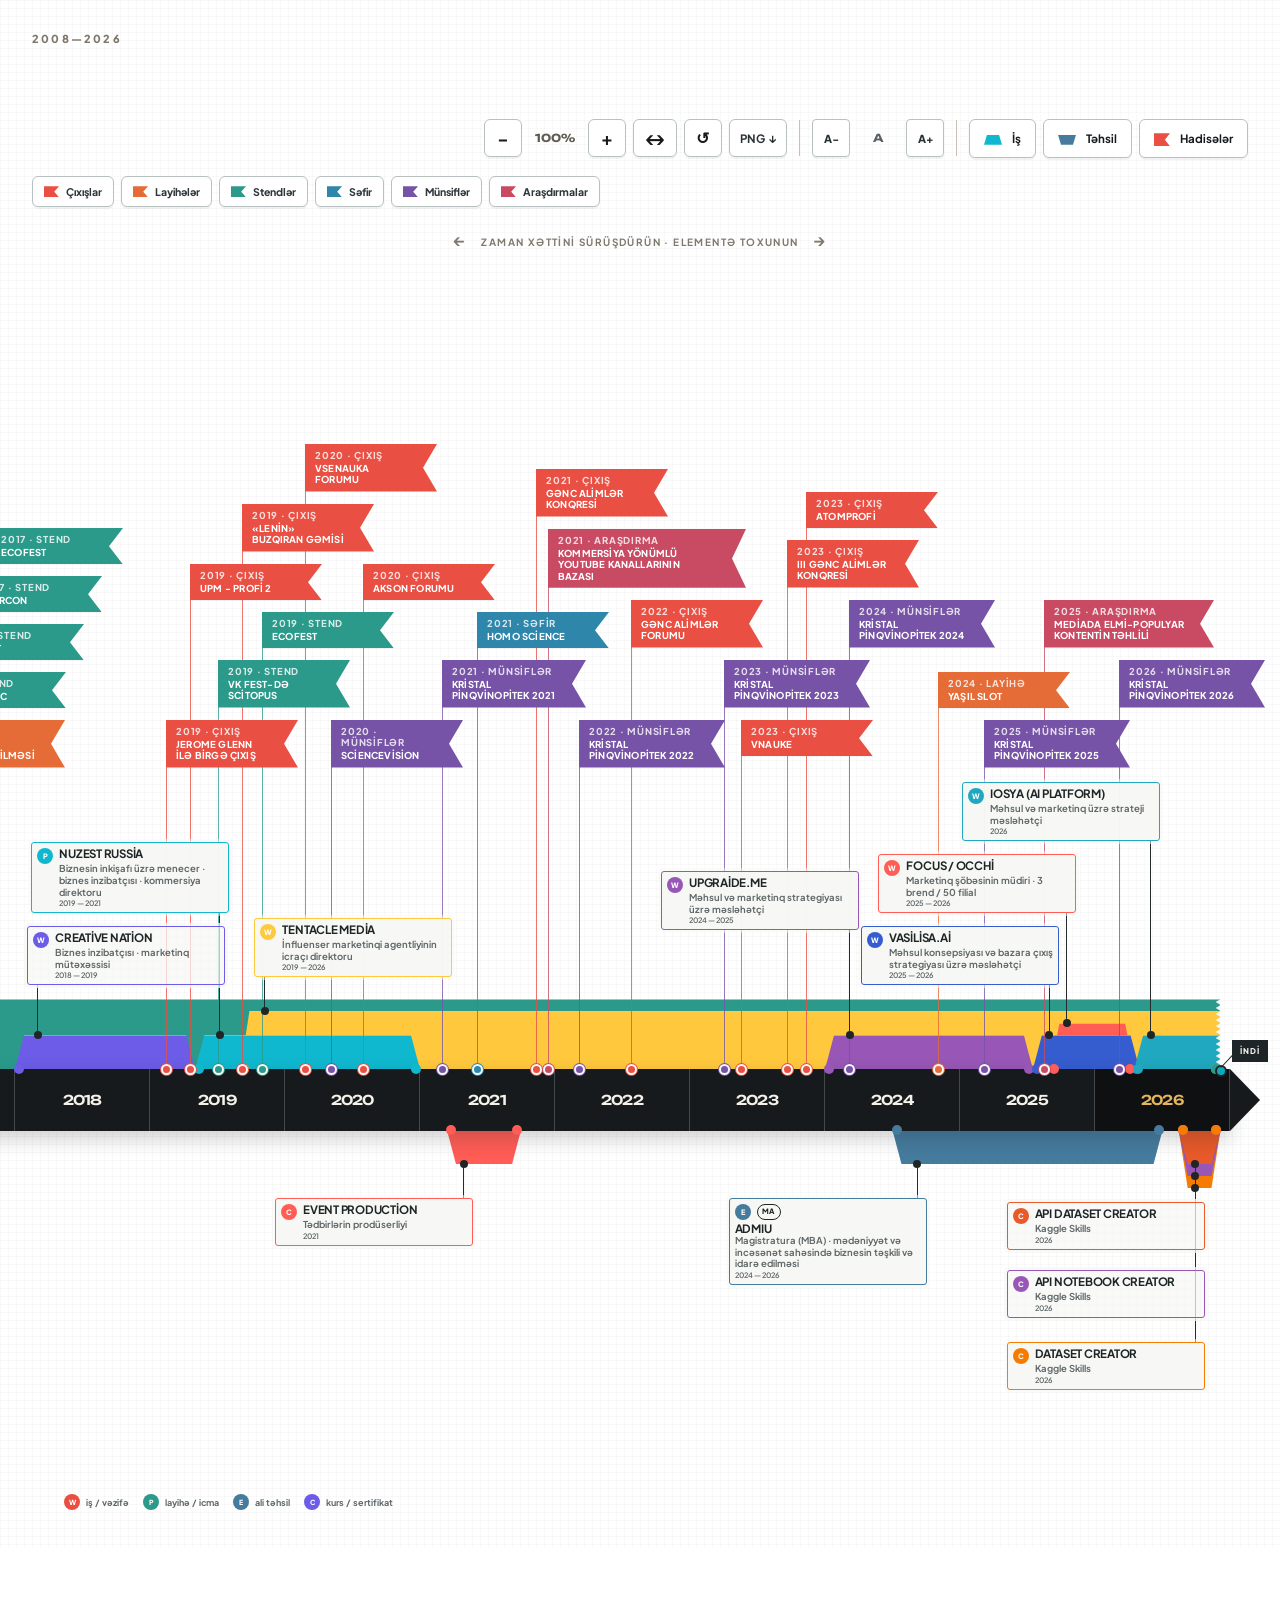
==== commit d02b82b2: "Polish Azerbaijani copy using source and translator comparison" ====
--- a/chronicle-az.html
+++ b/chronicle-az.html
@@ -1 +1 @@
-<!doctype html> <html lang="az"><head><meta charset="utf-8"><meta name="viewport" content="width=device-width,initial-scale=1"><link href="assets/bc0bc92da5d041c7f7.css?v=525926cf2aca74ac" rel="stylesheet"><style>:root{--ink:#171a1d;--dark:#171a1d;--paper:#f7f8f5;--paper-2:#edf0ed;--cobalt:#2956a3;--ochre:#d19a2a;--sage:#77927d;--brick:#b95c43;--plum:#66526f;--sky:#769bb6;--grid:rgba(25,58,70,.045);--axis-y:560px}*{box-sizing:border-box}html{scroll-behavior:smooth}body{margin:0;background:var(--paper);color:var(--ink);font-family:Manrope,Arial,sans-serif}a{color:inherit}button{font-family:inherit}.hero{min-height:450px;background:var(--dark);color:#f7f8f5;display:grid;grid-template-columns:1.05fr 1fr;grid-template-rows:1fr auto;padding:58px clamp(24px,5vw,84px) 32px;gap:40px 8vw;position:relative;overflow:hidden}.hero:after{content:"";position:absolute;width:360px;height:360px;border:1px solid rgba(255,255,255,.12);border-radius:50%;right:-110px;top:-145px;box-shadow:0 0 0 55px rgba(255,255,255,.025),0 0 0 56px rgba(255,255,255,.09)}.hero__identity{display:flex;align-items:center;gap:30px;z-index:1}.portrait-wrap{position:relative;flex:0 0 auto}.portrait{width:140px;height:140px;object-fit:cover;border-radius:50%;filter:grayscale(1);border:7px solid rgba(255,255,255,.09)}.status-dot{width:22px;height:22px;background:#95b997;border:5px solid var(--dark);border-radius:50%;position:absolute;right:6px;bottom:10px}.eyebrow{margin:0 0 14px;font-size:11px;letter-spacing:.2em;font-weight:800;color:#d7aa54}.eyebrow--dark{color:#7e766b}h1{font:700 clamp(42px,5vw,76px)/.94 Unbounded,sans-serif;letter-spacing:-.05em;margin:0}.hero__role{font-size:15px;color:#aeb8ba;margin:19px 0 0}.hero__pitch{align-self:center;z-index:1}.hero__pitch>p{font-size:clamp(20px,2vw,29px);line-height:1.45;margin:0 0 30px}.hero__pitch b{color:#e1b55e}.contact-row{display:flex;gap:20px;flex-wrap:wrap}.contact-row a{font-size:12px;text-decoration:none;border-bottom:1px solid #607074;padding-bottom:4px;color:#c7cecf}.contact-row a:hover{color:#fff;border-color:#fff}.hero__meta{grid-column:1/-1;border-top:1px solid #49565a;padding-top:24px;display:flex;justify-content:space-between;text-transform:uppercase;font-size:10px;letter-spacing:.16em;color:#aeb8ba;z-index:1}.map-section{position:relative;padding:58px 0 38px;background-color:var(--paper);background-image:linear-gradient(var(--grid) 1px,transparent 1px),linear-gradient(90deg,var(--grid) 1px,transparent 1px),linear-gradient(rgba(25,58,70,.018) 1px,transparent 1px),linear-gradient(90deg,rgba(25,58,70,.018) 1px,transparent 1px);background-size:24px 24px,24px 24px,6px 6px,6px 6px;overflow:hidden}.chronicle-switcher{margin:0 clamp(24px,5vw,84px) 28px;display:flex;flex-direction:column;align-items:stretch;gap:7px;width:168px}.chronicle-switcher>span{margin:0 0 3px;font:800 10px Unbounded;letter-spacing:.12em;text-transform:uppercase;color:#746d64}.chronicle-switcher a{padding:9px 12px;border:1px solid #b8c0c0;border-radius:6px;background:rgba(255,255,255,.82);box-shadow:0 2px 0 rgba(29,37,41,.06);color:#30383c;text-decoration:none;font:750 10.5px Manrope}.chronicle-switcher a:hover{background:#fff;border-color:#80786d}.chronicle-switcher a.active{border-color:#1d2529;background:#1d2529;color:#f7f8f5}.section-heading{padding:0 clamp(24px,5vw,84px);display:flex;justify-content:space-between;align-items:flex-start;gap:30px}.profile-card h2,.section-heading h2{font:700 clamp(32px,4.2vw,60px)/1.02 Unbounded,sans-serif;letter-spacing:-.05em;margin:0}.map-section .section-heading h2{font-size:clamp(28px,3.2vw,45px)}.control-deck{display:flex;flex-direction:column;align-items:flex-end;gap:8px;width:min(760px,62vw)}.control-row{width:100%}.control-row--primary{display:grid;grid-template-columns:max-content minmax(26px,1fr) max-content;align-items:center;column-gap:12px}.control-row--primary:after{content:"";grid-column:2;grid-row:1;justify-self:center;width:1px;height:36px;background:#c8c0b4}.controls,.zoom-controls{display:flex;gap:7px;align-items:center;flex-wrap:wrap}.control-row--primary .zoom-controls{grid-column:1}.control-row--primary .controls{grid-column:3;justify-content:flex-end}.filter,.reset-view,.zoom-controls button{border:1px solid #b8c0c0;background:rgba(255,255,255,.82);border-radius:6px;padding:11px 14px;font:700 11.5px Manrope;color:var(--ink);cursor:pointer;box-shadow:0 2px 0 rgba(29,37,41,.06)}.filter:hover,.reset-view:hover,.zoom-controls button:hover{background:#fff;border-color:#80786d}.filter:not(.active){opacity:.35}.filter-icon{display:inline-block;width:18px;height:10px;margin-right:8px;vertical-align:middle;background:#10b8cf;clip-path:polygon(3px 0,calc(100% - 3px) 0,100% 100%,0 100%)}.filter-icon--education{background:#457b9d;clip-path:polygon(0 0,100% 0,calc(100% - 3px) 100%,3px 100%)}.filter-icon--event{width:16px;height:13px;background:#e94f43;clip-path:polygon(0 0,100% 0,68% 50%,100% 100%,0 100%)}.zoom-controls{padding-right:0}.zoom-controls button{font-size:18px;line-height:1;min-width:38px;min-height:38px;padding:7px 11px}.zoom-controls output{min-width:52px;text-align:center;font:700 11px Unbounded;color:#5f5a52}.reset-view{font-size:16px!important}.map-instructions{font-size:10px;letter-spacing:.14em;text-transform:uppercase;font-weight:700;color:#81796e;text-align:center;margin:22px 0 8px}.map-instructions span{font-size:16px;margin:0 11px}.timeline-viewport{overflow-x:auto;overflow-y:hidden;scrollbar-width:auto;scrollbar-color:auto;cursor:grab;outline:0;scroll-behavior:auto;overscroll-behavior-x:contain}.timeline-viewport.dragging{cursor:grabbing}.timeline{position:relative;height:900px;margin:0 36px;transition:none}.timeline__grid{position:absolute;inset:0;background-image:linear-gradient(90deg,transparent calc(100% - 1px),rgba(29,37,41,.09) 0);background-size:var(--year-width,130px) 100%;pointer-events:none}.year-axis{position:absolute;left:0;right:0;top:var(--axis-y);height:62px;background:var(--dark);color:#f5f1e8;display:flex;z-index:25;box-shadow:0 8px 20px rgba(23,26,29,.2)}.year-axis:after{content:"";position:absolute;right:-30px;top:0;border-top:31px solid transparent;border-bottom:31px solid transparent;border-left:30px solid var(--dark)}.year{flex:0 0 var(--year-width,130px);min-width:0;border-right:1px solid #43484c;display:flex;align-items:center;justify-content:center;font:600 var(--year-font-size,13.5px) Unbounded;letter-spacing:-.06em;white-space:nowrap;overflow:visible}.year.current{background:#0e1012;color:#e5b55b;position:relative;justify-content:center;padding-left:0}.year.current:after{content:none}.education-layer,.milestone-layer,.work-layer{position:absolute;inset:0;pointer-events:none}.timeline-item{position:absolute;border:0;cursor:pointer;pointer-events:auto;appearance:none;transition:filter .18s ease,opacity .18s ease}.timeline-item.hidden{opacity:0;pointer-events:none}.education-file,.work-file{--band-height:calc(34px + (var(--lane) * 12px));height:var(--band-height);padding:0;background:0 0;overflow:visible;z-index:auto;text-align:left;pointer-events:none}.education-file .edge-dot,.education-file .item-label,.education-file .ribbon-fill,.work-file .edge-dot,.work-file .item-label,.work-file .ribbon-fill{pointer-events:auto}.work-file{top:calc(var(--axis-y) - var(--band-height))}.education-file{top:calc(var(--axis-y) + 61px)}.ribbon-fill{position:absolute;inset:0;background:var(--file-color);clip-path:polygon(9px 0,calc(100% - 9px) 0,100% 100%,0 100%);box-shadow:inset 0 1px rgba(255,255,255,.4);z-index:calc(12 - var(--lane));transition:transform .2s ease,filter .2s ease}.work-file.ongoing .ribbon-fill{clip-path:polygon(9px 0,100% 0,100% 100%,0 100%)}.work-file.ongoing .ribbon-fill:after{content:"";position:absolute;top:0;right:-1px;width:5px;height:100%;background-image:url("data:image/svg+xml,%3Csvg xmlns='http://www.w3.org/2000/svg' width='5' height='6' viewBox='0 0 5 6'%3E%3Cpath d='M5 0L0 3L5 6Z' fill='%23f7f8f5' stroke='%23f7f8f5' stroke-width='.35' stroke-linejoin='round'/%3E%3C/svg%3E");background-size:5px 6px;background-repeat:repeat-y;pointer-events:none}.education-file .ribbon-fill{clip-path:polygon(0 0,100% 0,calc(100% - 9px) 100%,9px 100%)}.education-file.ongoing .ribbon-fill{clip-path:polygon(0 0,100% 0,100% 100%,9px 100%)}.edge-dot{position:absolute;width:10px;height:10px;border-radius:50%;background:var(--file-color);bottom:-5px;z-index:31;transition:transform .2s ease}.edge-dot--start{left:-1px}.edge-dot--end{right:-1px}.education-file .edge-dot{top:-5px;bottom:auto}.leader{position:absolute;left:var(--leader-x,28px);border-left:1px solid #252b2d;z-index:39;pointer-events:none;transition:transform .2s ease}.leader-dot{position:absolute;left:calc(var(--leader-x,28px) - 3.5px);width:8px;height:8px;border-radius:50%;background:#202628;z-index:45;pointer-events:none;transition:transform .2s ease}.work-file .leader{top:auto;bottom:var(--band-height);height:calc(var(--label-base,0px) + 34px + var(--label-rise))}.work-file .leader-dot{top:auto;bottom:calc(var(--band-height) - 4px)}.education-file .leader{top:var(--band-height);height:calc(var(--label-base,0px) + 34px + var(--label-rise))}.education-file .leader-dot{top:calc(var(--band-height) - 4px)}.item-label{position:absolute;left:var(--label-left,20px);bottom:calc(var(--band-height) + var(--label-base,0px) + 34px + var(--label-rise));display:grid;grid-template-columns:16px minmax(0,1fr);column-gap:6px;align-items:start;width:198px;color:#1e2527;padding:3px 5px;background:rgba(247,248,245,.94);border:1px solid var(--file-color);box-shadow:0 0 0 3px rgba(247,248,245,.92);z-index:40;isolation:isolate;overflow:visible;pointer-events:auto;transition:transform .2s ease}.education-file .item-label{top:calc(var(--band-height) + var(--label-base,0px) + 34px + var(--label-rise));bottom:auto}.item-type{grid-column:1;grid-row:1;display:grid;place-items:center;width:16px;height:16px;border-radius:50%;margin:0;background:var(--file-color);color:#fff;font:800 7.4px Manrope}.degree-badge{grid-column:2;grid-row:1;justify-self:start;align-self:center;border:1px solid #1e2527;border-radius:9px;padding:1px 4px;background:rgba(247,248,245,.96);font:800 7px/1 Manrope;letter-spacing:.08em;color:#1e2527}.item-label.has-degree strong{grid-column:1/-1;grid-row:2;margin-top:3px}.item-label.has-degree small{grid-column:1/-1;grid-row:3;margin-top:0}.item-label strong{grid-column:2;grid-row:1;min-width:0;font:700 11.5px/1.06 Unbounded;letter-spacing:-.02em;text-transform:uppercase}.item-label small{grid-column:2;grid-row:2;display:block;margin:-1px 0 0;color:#5f6769}.item-role{display:block;font:650 9.5px/1.22 Manrope}.item-period{display:block;margin-top:1px;font:600 7.5px/1.2 Manrope}.work-file.label-hover .edge-dot,.work-file.label-hover .ribbon-fill,.work-file:hover .edge-dot,.work-file:hover .ribbon-fill{filter:saturate(1.12) brightness(1.03);transform:translateY(-4px)}.work-file.label-hover .item-label,.work-file.label-hover .leader,.work-file.label-hover .leader-dot,.work-file:hover .item-label,.work-file:hover .leader,.work-file:hover .leader-dot{transform:translateY(-4px)}.education-file.label-hover .edge-dot,.education-file.label-hover .leader,.education-file.label-hover .ribbon-fill,.education-file:hover .edge-dot,.education-file:hover .leader,.education-file:hover .ribbon-fill{filter:saturate(1.12) brightness(1.03);transform:translateY(4px)}.education-file.label-hover .item-label,.education-file.label-hover .leader,.education-file.label-hover .leader-dot,.education-file:hover .item-label,.education-file:hover .leader,.education-file:hover .leader-dot{transform:translateY(4px)}.side-project-file{top:calc(var(--axis-y) - 13px);height:12px;padding:0;background:0 0;overflow:visible;z-index:17;text-align:left}.project-thread-line{position:absolute;left:5px;right:5px;top:6px;height:2px;background:repeating-linear-gradient(90deg,var(--file-color) 0 8px,transparent 8px 13px);opacity:.82;transition:transform .2s ease,opacity .2s ease}.side-project-dot{position:absolute;top:2px;width:10px;height:10px;border-radius:50%;background:var(--paper);border:2px solid var(--file-color);z-index:2;transition:transform .2s ease}.side-project-dot--start{left:-1px}.side-project-dot--end{right:-1px}.project-thread-tag{position:absolute;left:0;bottom:12px;display:flex;align-items:baseline;gap:6px;padding:2px 5px 3px 6px;border-left:2px solid var(--file-color);background:rgba(247,248,245,.9);color:#266f69;white-space:nowrap;z-index:3;transition:transform .2s ease}.project-thread-tag strong{font:750 8.5px/1 Unbounded;text-transform:uppercase}.project-thread-tag small{font:700 7.2px/1 Manrope;letter-spacing:.04em}.side-project-file.legend-hover .project-thread-line,.side-project-file.legend-hover .project-thread-tag,.side-project-file.legend-hover .side-project-dot,.side-project-file:hover .project-thread-line,.side-project-file:hover .project-thread-tag,.side-project-file:hover .side-project-dot{transform:translateY(-3px)}.side-project-file.legend-hover .project-thread-line,.side-project-file:hover .project-thread-line{opacity:1}.event-pin{top:var(--pin-top);height:calc(var(--axis-y) - var(--pin-top));width:1px;padding:0;background:0 0;overflow:visible;z-index:auto}.event-line{position:absolute;left:0;top:calc(var(--flag-height,36px) - 1px);bottom:0;width:1px;background:var(--pin-color);opacity:.78;z-index:9;pointer-events:none;transition:transform .18s ease,filter .15s ease}.event-dot{position:absolute;left:-5px;bottom:-6px;width:11px;height:11px;border-radius:50%;background:var(--pin-color);border:2px solid var(--paper);box-shadow:0 0 0 1px var(--pin-color);z-index:52;pointer-events:auto;transition:transform .18s ease,filter .18s ease}.event-flag{position:absolute;top:0;left:0;width:var(--flag-width,132px);min-height:36px;padding:6px 18px 6px 10px;background:var(--pin-color);color:#fff;font:750 8.7px/1.18 Manrope;letter-spacing:.02em;text-transform:uppercase;text-align:left;clip-path:polygon(0 0,100% 0,calc(100% - 14px) 50%,100% 100%,0 100%);filter:drop-shadow(0 2px 2px rgba(29,37,41,.12));z-index:30;transition:transform .18s ease,filter .15s ease}.event-flag:before{content:none}.event-kind{display:block;color:rgba(255,255,255,.8);font-size:9.5px;letter-spacing:.08em;margin-bottom:2px}.event-flag>span{display:block;white-space:normal}.event-pin:hover .event-dot,.event-pin:hover .event-flag,.event-pin:hover .event-line{transform:translateY(-4px)}.event-pin:hover .event-flag{filter:saturate(1.12) brightness(1.04) drop-shadow(0 4px 3px rgba(29,37,41,.18))}.event-pin:hover .event-dot{filter:saturate(1.12) brightness(1.04)}.now-marker{position:absolute;top:calc(var(--axis-y) - 29px);height:29px;border-left:0;z-index:32;pointer-events:none}.now-marker:before{content:"";position:absolute;top:25px;left:-5px;width:8px;height:8px;background:#10a9bc;border:2px solid #1d2529;border-radius:50%}.now-marker:after{content:"";position:absolute;top:27px;left:1px;width:17px;border-top:1px solid #1d2529;transform:rotate(-47deg);transform-origin:left center}.now-marker span{position:absolute;top:0;left:12px;background:#1d2529;color:#f5f1e8;padding:6px 8px;font-size:8px;font-weight:800;letter-spacing:.12em;white-space:nowrap}.flag-filters{width:max-content;max-width:100%;padding:0;display:flex;align-items:center;justify-content:flex-end;gap:7px;flex-wrap:wrap}.flag-filters__label{margin-right:3px;font:800 9px Unbounded;letter-spacing:.12em;text-transform:uppercase;color:#677078}.event-filter{border:1px solid #b8c0c0;background:rgba(255,255,255,.82);color:#30383c;border-radius:6px;padding:8px 11px;font:750 10.5px Manrope;cursor:pointer;box-shadow:0 2px 0 rgba(29,37,41,.06);transition:background .18s,border-color .18s,opacity .18s}.event-filter:hover{background:#fff;border-color:#80786d}.event-filter:before{content:"";display:inline-block;width:15px;height:11px;margin-right:7px;vertical-align:-1px;background:var(--kind-color);clip-path:polygon(0 0,100% 0,68% 50%,100% 100%,0 100%)}.event-filter:not(.active){opacity:.35;filter:grayscale(.75)}.item-label:after{content:"";position:absolute;left:calc(var(--leader-x) - var(--label-left));width:1px;height:4px;background:#252b2d;z-index:1;pointer-events:none}.work-file .item-label:after{bottom:-4px}.education-file .item-label:after{top:-4px}.item-label strong{font-size:calc(11.5px * var(--map-font-scale,1))}.item-role{font-size:calc(9.5px * var(--map-font-scale,1))}.item-period{font-size:calc(7.5px * var(--map-font-scale,1))}.event-flag{font-size:calc(9.5px * var(--map-font-scale,1))}.event-kind{font-size:calc(9.5px * var(--map-font-scale,1))}.map-font-controls{position:absolute;right:clamp(18px,3vw,48px);bottom:48px;display:flex;align-items:center;gap:5px;padding:6px;background:rgba(247,248,245,.94);border:1px solid #b8c0c0;border-radius:7px;box-shadow:0 3px 12px rgba(29,37,41,.1);z-index:35}.map-font-controls button{border:0;background:0 0;color:#273134;min-width:34px;height:30px;border-radius:4px;font:800 12px Manrope;cursor:pointer}.map-font-controls button:hover{background:#e8e2d7}.map-font-controls output{min-width:46px;text-align:center;font:800 11px Unbounded;color:#596166}.item-label:after{content:"";position:absolute;left:calc(var(--leader-x) - var(--label-left));width:1px;height:3px;background:#252b2d;z-index:2;pointer-events:none}.work-file .item-label:after{bottom:-3px}.education-file .item-label:after{top:-3px}.item-label:hover{z-index:80}.timeline-item:has(.item-label:hover){z-index:70}.degree-badge,.item-type{position:relative;cursor:default}.degree-badge:after,.item-type:after{content:attr(data-tooltip);position:absolute;left:50%;bottom:calc(100% + 7px);transform:translate(-50%,3px);width:max-content;max-width:150px;padding:5px 7px;border-radius:4px;background:#202628;color:#f7f8f5;font:700 8px/1.15 Manrope;letter-spacing:.02em;opacity:0;pointer-events:none;transition:opacity .14s ease,transform .14s ease;z-index:100}.degree-badge:hover:after,.item-type:hover:after{opacity:1;transform:translate(-50%,0)}.item-label strong{font-size:calc(11.5px * var(--map-font-scale,1))}.item-role{font-size:calc(9.5px * var(--map-font-scale,1))}.item-period{font-size:calc(7.5px * var(--map-font-scale,1))}.event-flag{font-size:calc(9.5px * var(--map-font-scale,1))}.event-kind{font-size:calc(9.5px * var(--map-font-scale,1))}.map-font-controls{position:absolute;right:clamp(18px,3vw,48px);bottom:48px;display:flex;align-items:center;gap:5px;padding:6px;background:rgba(247,248,245,.94);border:1px solid #b8c0c0;border-radius:7px;box-shadow:0 3px 12px rgba(29,37,41,.1);z-index:35}.map-font-controls button{border:0;background:0 0;color:#273134;min-width:34px;height:30px;border-radius:4px;font:800 12px Manrope;cursor:pointer}.map-font-controls button:hover{background:#e8e2d7}.map-font-controls output{min-width:46px;text-align:center;font:800 11px Unbounded;color:#596166}.map-key{display:flex;gap:14px;flex-wrap:wrap;padding:10px clamp(24px,5vw,84px) 18px;color:#606a6d;font:700 9px/1.25 Manrope}.map-key span{display:flex;align-items:center;gap:6px}.map-key i{display:grid;place-items:center;width:16px;height:16px;border-radius:50%;background:#4e82b8;color:#fff;font:800 7px Manrope;font-style:normal}.map-key span:first-child i{background:#e94f43}.map-key span:nth-child(2) i{background:#2b9a8b}.map-key span:nth-child(3) i{background:#457b9d}.map-key span:nth-child(4) i{background:#6c5ce7}.numbers{display:grid;grid-template-columns:repeat(4,1fr);background:var(--dark);color:#f7f8f5;padding:0 clamp(24px,5vw,84px)}.numbers article{padding:52px 28px;border-right:1px solid #4b585d}.numbers article:last-child{border:0}.numbers strong{display:block;font:700 clamp(30px,3vw,48px) Unbounded;color:#dfb15a;letter-spacing:-.05em}.numbers span{font-size:12px;color:#aeb8ba;line-height:1.5}.profile-grid{padding:90px clamp(24px,5vw,84px);display:grid;grid-template-columns:1.35fr .85fr .8fr;gap:16px}.profile-card{background:#fbf8f1;padding:40px;min-height:410px;border:1px solid #ded6ca}.profile-card--lead p:not(.eyebrow){max-width:680px;line-height:1.75;color:#595650}.chips{display:flex;gap:7px;flex-wrap:wrap;margin-top:35px}.chips span{border:1px solid #cfc6b9;border-radius:4px;padding:8px 12px;font-size:10px;font-weight:700}.big-list{list-style:none;margin:10px 0 0;padding:0}.big-list li{display:flex;align-items:center;gap:18px;padding:18px 0;border-bottom:1px solid #ded6ca}.big-list b{font:600 13px Unbounded;color:var(--cobalt)}.big-list span{font-weight:700;font-size:13px}.profile-card--accent{background:var(--dark);color:#fff;display:flex;flex-direction:column;border-color:var(--dark)}.profile-card--accent h3{font:700 28px/1.1 Unbounded;margin:10px 0}.profile-card--accent p:not(.eyebrow){font-size:13px;line-height:1.7}.arrow-link{margin-top:auto;font-size:12px;font-weight:800;text-decoration:none;border-bottom:1px solid currentColor;width:max-content;padding-bottom:4px}.projects-section{padding:30px 0 100px}.project-list{margin-top:50px;border-top:1px solid #c9c0b4}.project-row{display:grid;grid-template-columns:70px 1fr 1.5fr 30px;gap:25px;align-items:center;text-decoration:none;padding:28px clamp(24px,5vw,84px);border-bottom:1px solid #c9c0b4;transition:.2s background}.project-row:hover{background:#dfc27c}.project-row>b{font:600 12px Unbounded;color:#81796e}.project-row h3{font:700 20px Unbounded;margin:0}.project-row p{font-size:12px;color:#625d56}.project-row span{font-size:22px}.resume-band{margin:0 clamp(24px,5vw,84px) 90px;display:grid;grid-template-columns:1.35fr repeat(2,1fr);border-top:1px solid #c9c0b4;border-left:1px solid #c9c0b4;background:#fbf8f1}.resume-band article{min-height:190px;padding:28px;border-right:1px solid #c9c0b4;border-bottom:1px solid #c9c0b4}.resume-band__lead{grid-row:span 3;display:flex;flex-direction:column;justify-content:center;background:var(--dark);color:#f7f8f5}.resume-band__lead .eyebrow{color:#d7aa54}.resume-band__lead h2{font:700 clamp(25px,3vw,42px)/1.05 Unbounded;margin:0 0 18px;letter-spacing:-.045em}.resume-band__lead p:last-child{color:#aeb8ba;line-height:1.55}.resume-band article>span{display:block;font-size:8px;font-weight:800;letter-spacing:.18em;color:#837b70;margin-bottom:20px}.resume-band article>strong{display:block;font:700 clamp(20px,2.3vw,32px)/1.05 Unbounded;letter-spacing:-.04em}.resume-band article>p{font-size:11px;line-height:1.55;color:#625d56;margin:14px 0 0}footer{background:var(--dark);color:#9ca7a9;display:flex;justify-content:space-between;padding:28px clamp(24px,5vw,84px);font-size:10px;letter-spacing:.06em}.detail-panel{position:fixed;left:50%;top:50%;width:min(640px,calc(100vw - 32px));max-height:min(760px,calc(100vh - 40px));background:#f9f5ec;z-index:1001;padding:48px 52px;border:1px solid #8e867b;border-top:9px solid var(--cobalt);border-radius:4px;transform:translate(-50%,-45%) scale(.96);opacity:0;pointer-events:none;transition:.25s;box-shadow:0 26px 70px rgba(18,25,28,.32);overflow:auto}.detail-panel:before{content:"ARCHIVE / DETAIL";position:absolute;right:52px;top:18px;font:700 8px Unbounded;letter-spacing:.15em;color:#8a8175}.detail-panel.open{transform:translate(-50%,-50%) scale(1);opacity:1;pointer-events:auto}.detail-panel__close{position:absolute;right:18px;top:30px;border:1px solid #bcb4a8;background:#fffaf1;width:32px;height:32px;border-radius:50%;font-size:23px;line-height:1;cursor:pointer}.detail-panel__type{font-size:9px;letter-spacing:.16em;font-weight:800;color:var(--brick);text-transform:uppercase}.detail-panel h2{font:700 30px/1.08 Unbounded;margin:15px 0;max-width:85%}.detail-panel__period{color:#777067;font-size:11px}.detail-panel__role{font-weight:800;font-size:14px;border-top:1px solid #d3cabe;padding-top:18px}.detail-panel ul{padding-left:18px;line-height:1.65;font-size:13px;color:#4d4a45}.detail-panel .arrow-link{display:block;margin-top:26px}.scrim{position:fixed;inset:0;background:rgba(20,29,33,.57);backdrop-filter:blur(2px);z-index:1000;opacity:0;pointer-events:none;transition:.25s}.scrim.show{opacity:1;pointer-events:auto}@media(max-width:1000px){.hero{grid-template-columns:1fr}.hero__meta{grid-column:1}.profile-grid{grid-template-columns:1fr 1fr}.profile-card--lead{grid-column:1/-1}.numbers{grid-template-columns:1fr 1fr}.section-heading{align-items:flex-start;flex-direction:column}.control-deck{width:100%}.resume-band{grid-template-columns:1fr 1fr}.resume-band__lead{grid-column:1/-1;grid-row:auto;min-height:250px}}@media(max-width:640px){.hero{padding-top:35px}.hero__identity{align-items:flex-start;gap:18px}.portrait{width:86px;height:86px;border-width:4px}h1{font-size:34px}.hero__pitch>p{font-size:18px}.hero__meta{display:grid;grid-template-columns:1fr 1fr;gap:12px}.controls{flex-wrap:wrap}.zoom-controls{border-left:0;padding-left:0}.numbers,.profile-grid,.resume-band{grid-template-columns:1fr}.numbers article{border-right:0;border-bottom:1px solid #4b585d;padding-left:0}.profile-card{padding:28px;min-height:auto}.profile-card--lead{grid-column:auto}.project-row{grid-template-columns:38px 1fr 25px}.project-row p{display:none}.project-row h3{font-size:15px}.timeline{margin-left:14px}.detail-panel{padding:48px 26px 32px}.map-instructions{text-align:left;padding-left:24px}.resume-band__lead{grid-column:auto}}@media(prefers-reduced-motion:reduce){*{scroll-behavior:auto!important;transition:none!important}}.control-deck{width:max-content;max-width:72vw;margin-left:auto}.control-row--primary{width:max-content;grid-template-columns:max-content 1px max-content 1px max-content;margin-left:auto}.control-row--primary:after{content:none}.control-divider{width:1px;height:36px;background:#c8c0b4}.control-row--primary .controls,.control-row--primary .zoom-controls{grid-column:auto}.control-row--primary .controls{justify-content:flex-end}.map-font-controls{position:static;display:flex;align-items:center;gap:5px;padding:0;background:0 0;border:0;box-shadow:none;z-index:35}.map-font-controls button{border:0;background:0 0;color:#273134;min-width:34px;height:30px;border-radius:4px;font:800 12px Manrope;cursor:pointer}.map-font-controls button:hover{background:#e8e2d7}.map-font-controls output{min-width:46px;text-align:center;font:800 11px Unbounded;color:#596166}.zoom-controls .download-png{border:1px solid #b8c0c0;background:rgba(255,255,255,.82);border-radius:6px;padding:7px 10px;min-width:auto;min-height:38px;color:#273134;font:700 11.5px Manrope;letter-spacing:.02em;cursor:pointer;box-shadow:0 2px 0 rgba(29,37,41,.06);display:inline-grid;place-items:center;text-decoration:none}.zoom-controls .download-png:hover{background:#fff;border-color:#80786d}.zoom-controls .download-png:disabled{opacity:.6;cursor:wait}.is-exporting .chronicle-switcher,.is-exporting .control-deck,.is-exporting .map-instructions{display:none!important}.year{cursor:pointer;transition:background .18s,color .18s}.year:hover{background:#343a3d;color:#fff}.event-pin.year-hover .event-dot,.event-pin.year-hover .event-flag,.event-pin.year-hover .event-line,.event-pin:hover .event-dot,.event-pin:hover .event-flag,.event-pin:hover .event-line{transform:translateY(-4px)}.event-pin.year-hover .event-flag,.event-pin:hover .event-flag{filter:saturate(1.12) brightness(1.04) drop-shadow(0 4px 3px rgba(29,37,41,.18))}.event-pin.year-hover .event-dot,.event-pin:hover .event-dot{filter:saturate(1.12) brightness(1.04)}.event-title--penguin{line-height:1.18}.event-title--penguin>span{display:block;white-space:nowrap;font-size:calc(7.7px * var(--map-font-scale,1));letter-spacing:.01em}.work-file.year-hover .edge-dot,.work-file.year-hover .ribbon-fill{filter:saturate(1.12) brightness(1.03);transform:translateY(-4px)}.work-file.year-hover .item-label,.work-file.year-hover .leader,.work-file.year-hover .leader-dot{transform:translateY(-4px)}.education-file.year-hover .edge-dot,.education-file.year-hover .ribbon-fill{filter:saturate(1.12) brightness(1.03);transform:translateY(4px)}.education-file.year-hover .item-label,.education-file.year-hover .leader,.education-file.year-hover .leader-dot{transform:translateY(4px)}.milestone-layer{z-index:36}.event-pin{z-index:auto}.event-line{width:1px;background:var(--pin-color);opacity:.78;z-index:1}.event-flag{z-index:10}.event-dot{z-index:20}.event-flag{padding-right:30px}.work-file.ongoing .ribbon-fill:after{background-image:url("data:image/svg+xml,%3Csvg xmlns='http://www.w3.org/2000/svg' width='5' height='6' viewBox='0 0 5 6'%3E%3Cpath d='M5 0L0 3L5 6Z' fill='%23f7f8f5' stroke='%23f7f8f5' stroke-width='.35' stroke-linejoin='round'/%3E%3C/svg%3E");background-size:5px 6px;background-repeat:repeat-y}.edge-dot{z-index:31;pointer-events:auto}.leader-dot{z-index:45}.event-dot{z-index:70}.degree-badge{min-width:24px;height:16px;box-sizing:border-box;display:grid;place-items:center;padding:0;font-size:7.4px}.item-label{border-radius:3px;box-shadow:none}.item-label:after{content:none}.label-halo{position:absolute;left:calc(var(--label-left,20px) - 3px);bottom:calc(var(--band-height) + var(--label-base,0px) + 31px + var(--label-rise));width:calc(var(--label-width,210px) + 6px);height:calc(var(--label-height,56px) + 6px);background:rgba(247,248,245,.92);border-radius:5px;z-index:38;pointer-events:none}.education-file .label-halo{top:calc(var(--band-height) + var(--label-base,0px) + 31px + var(--label-rise));bottom:auto}.flag-filters{width:max-content;margin-left:auto;justify-content:flex-end}.map-font-controls button{border:1px solid #b8c0c0;background:rgba(255,255,255,.82);box-shadow:0 2px 0 rgba(29,37,41,.06);min-width:38px;height:38px;font-size:11px}.map-font-controls button:hover{background:#fff;border-color:#80786d}.section-heading{align-items:flex-start;padding-left:clamp(24px,5vw,84px)}.control-deck{flex:1 1 560px;width:auto;max-width:min(900px,100%);min-width:0}.control-row--primary{width:max-content;max-width:100%;grid-template-columns:max-content 1px max-content 1px max-content;margin-left:auto}.control-row--primary .controls{min-width:0;flex-wrap:wrap}.flag-filters{width:100%;max-width:100%;margin:10px 0 0;justify-content:flex-end;align-content:flex-start}.event-filter{flex:0 0 auto}@media(max-width:1180px){.control-row--primary{grid-template-columns:max-content 1px max-content minmax(0,1fr)}.control-row--primary .control-divider:nth-of-type(2){display:none}}@media(max-width:820px){.chronicle-switcher{width:auto;margin:0 24px 22px;flex-direction:row;flex-wrap:wrap}.section-heading{padding-left:clamp(24px,5vw,84px)}.control-row--primary{display:flex;justify-content:flex-start;flex-wrap:wrap}.control-divider{display:none!important}.control-deck{flex-basis:100%}.flag-filters{justify-content:flex-start}}@media(max-width:1500px){.section-heading{flex-direction:column;gap:18px}.control-deck{align-self:stretch;max-width:none;width:100%;margin-left:0}.control-row--primary{width:max-content;margin-left:0;grid-template-columns:max-content 1px max-content 1px max-content}.flag-filters{justify-content:flex-start}}.timeline,.timeline-viewport{background-color:transparent!important;background-image:none!important}.timeline__grid{display:none!important}.timeline,.timeline-viewport{background-color:transparent!important;background-image:none!important}.timeline__grid{display:none!important}.timeline,.timeline-viewport{background-color:var(--paper);background-image:linear-gradient(var(--grid) 1px,transparent 1px),linear-gradient(90deg,var(--grid) 1px,transparent 1px),linear-gradient(rgba(25,58,70,.018) 1px,transparent 1px),linear-gradient(90deg,rgba(25,58,70,.018) 1px,transparent 1px);background-size:24px 24px,24px 24px,6px 6px,6px 6px}.timeline__grid{left:var(--timeline-gutter,72px);right:var(--timeline-end-gutter,var(--timeline-gutter,72px))}.year-axis{left:var(--timeline-gutter,72px);right:var(--timeline-end-gutter,var(--timeline-gutter,72px))}.label-halo{display:block}.item-label{padding:5px 5px 4px}.timeline,.timeline-viewport{background-color:var(--paper);background-image:linear-gradient(var(--grid) 1px,transparent 1px),linear-gradient(90deg,var(--grid) 1px,transparent 1px),linear-gradient(rgba(25,58,70,.018) 1px,transparent 1px),linear-gradient(90deg,rgba(25,58,70,.018) 1px,transparent 1px);background-size:24px 24px,24px 24px,6px 6px,6px 6px}.timeline__grid{left:var(--timeline-gutter,72px);right:var(--timeline-end-gutter,var(--timeline-gutter,72px))}.year-axis{left:var(--timeline-gutter,72px);right:var(--timeline-end-gutter,var(--timeline-gutter,72px))}.label-halo{display:block}body,html{margin:0;overflow-x:hidden}.map-section{padding-top:32px;padding-bottom:20px}</style><style>.map-section,body,html{background:0 0!important}</style><style>.map-section,body,html{background:0 0!important}</style><style>.map-section,body,html{background:0 0!important}</style><style>.map-section,body,html{background:0 0!important}</style><style id="chronicle-refinement">.map-section{background-image:linear-gradient(rgba(0,0,0,.025) 1px,transparent 1px),linear-gradient(90deg,rgba(0,0,0,.025) 1px,transparent 1px)!important;background-size:8px 8px!important}</style><link rel="stylesheet" href="dark-theme.css?v=816673077f72f2c0"><script src="theme.js?v=241f6cff55703b12"></script><link rel="preload" href="assets/plus-jakarta-sans-az.woff2" as="font" type="font/woff2" crossorigin><link rel="stylesheet" href="az-typography.css?v=8d99a0de3e6eaeb3"><style>html[lang=az] .map-section :not(.year):not(output){font-family:var(--page-font)}</style><meta name="robots" content="noindex, nofollow, noarchive, nosnippet, noimageindex"><meta name="googlebot" content="noindex, nofollow, noarchive, nosnippet, noimageindex"><meta name="bingbot" content="noindex, nofollow, noarchive, nosnippet, noimageindex"></head><body><section class="map-section" aria-labelledby="map-title"> <div class="section-heading"> <div> <p class="eyebrow eyebrow--dark">2008—2026</p> <h2 id="map-title">Peşəkar xronika</h2> </div> <div class="control-deck"> <div class="control-row control-row--primary"> <div class="zoom-controls" aria-label="Xəritənin miqyası"> <button id="zoomOut" aria-label="Miqyası azalt">−</button> <output id="zoomValue" aria-live="polite">100%</output> <button id="zoomIn" aria-label="Miqyası artır">+</button> <button id="zoomFit" title="Zaman xəttini sığışdır" aria-label="Zaman xəttini sığışdır">↔</button> <button class="reset-view" title="Filtrləri sıfırla və cari ilə keç" aria-label="Filtrləri sıfırla və cari ilə keç">↺</button> <a id="downloadPng" class="download-png" href="#" aria-label="Xronikanı PNG formatında yüklə">PNG ↓</a> </div> <span class="control-divider" aria-hidden="true"></span> <div class="map-font-controls" aria-label="Xəritədə mətn ölçüsü"> <button id="fontDown" type="button" aria-label="Mətn ölçüsünü azalt">A−</button> <output id="fontValue" aria-live="polite">A</output> <button id="fontUp" type="button" aria-label="Mətn ölçüsünü artır">A+</button> </div> <span class="control-divider" aria-hidden="true"></span> <div class="controls" aria-label="Xəritənin filtrləri"> <button class="filter active" data-filter="work"><i class="filter-icon filter-icon--work"></i> İş</button> <button class="filter active" data-filter="education"><i class="filter-icon filter-icon--education"></i> Təhsil</button> <button class="filter active" data-filter="milestone"><i class="filter-icon filter-icon--event"></i> Hadisələr</button> </div> </div> <div class="flag-filters" aria-label="Hadisə kateqoriyası filtrləri"> <button class="event-filter active" data-kind="Çıxış" style="--kind-color:#e94f43">Çıxışlar</button> <button class="event-filter active" data-kind="Layihə" style="--kind-color:#e56b37">Layihələr</button> <button class="event-filter active" data-kind="Stend" style="--kind-color:#2b9a8b">Stendlər</button> <button class="event-filter active" data-kind="Səfir" style="--kind-color:#2e86ab">Səfir</button> <button class="event-filter active" data-kind="Münsiflər" style="--kind-color:#7653a6">Münsiflər</button> <button class="event-filter active" data-kind="Araşdırma" style="--kind-color:#c94b63">Araşdırmalar</button> </div> </div> </div> <div class="map-instructions"><span>←</span> Zaman xəttini sürüşdürün · elementə toxunun <span>→</span></div> <div class="timeline-viewport" id="timelineViewport" tabindex="0" aria-label="İnteraktiv karyera zaman xətti"> <div class="timeline" id="timeline"> <div class="timeline__grid"></div> <div class="milestone-layer" id="milestoneLayer"></div> <div class="work-layer" id="workLayer"></div> <div class="year-axis" id="yearAxis"></div> <div class="education-layer" id="educationLayer"></div> <div class="now-marker"><span>İNDİ</span></div> </div> </div> <aside class="map-key" aria-label="İşarələrin izahı"> <span><i>W</i> iş / vəzifə</span> <span><i>P</i> layihə / icma</span> <span><i>E</i> ali təhsil</span> <span><i>C</i> kurs / sertifikat</span> </aside> </section><aside class="detail-panel" id="detailPanel" aria-hidden="true"> <button class="detail-panel__close" id="detailClose" aria-label="Bağla">×</button> <p class="detail-panel__type" id="detailType"></p> <h2 id="detailTitle"></h2> <p class="detail-panel__period" id="detailPeriod"></p> <p class="detail-panel__role" id="detailRole"></p> <ul id="detailBullets"></ul> <a id="detailLink" class="arrow-link" href="#" target="_blank" rel="noreferrer">Layihəni aç →</a> </aside> <div class="scrim" id="scrim"></div><script>const CHRONICLE_CONFIG=window.CHRONICLE_CONFIG||null,ARCHIVED=Boolean(CHRONICLE_CONFIG?.archived),START=CHRONICLE_CONFIG?.start??2008,END=CHRONICLE_CONFIG?.end??(new Date).getFullYear(),baseYearWidth=()=>Math.max(135,Math.min(155,window.innerWidth/9.5),(window.innerWidth-72)/(END-START+2.1));let BASE_YEAR_WIDTH=baseYearWidth();const liveDate=new Date,liveYear=liveDate.getFullYear(),NOW=CHRONICLE_CONFIG?.now??liveYear+(liveDate-new Date(liveYear,0,1))/(new Date(liveYear+1,0,1)-new Date(liveYear,0,1)),exportParams=new URLSearchParams(location.search),exportNumber=(e,t,a,i)=>{const l=Number(exportParams.get(e));return Number.isFinite(l)&&l>=a&&l<=i?l:t};let zoom=exportNumber("exportZoom",1,.06,2),mapTextScale=exportNumber("exportFont",1,.85,1.5);const palette={leadership:"#20a8c0",project:"#f8a820",operations:"#30b8a8",media:"#9857b6",retail:"#e84820",study:"#4e82b8",certificate:"#bec020"},scitopusBullets=["SciTopus-u 100-dən çox müəllif və qurumdan ibarət şəbəkəyə qədər inkişaf etdirdim; müəlliflərin kanallarına keçid verən linklər üzrə 10 milyondan çox klik təmin etdim.","Antropogenez.ru ilə birlikdə «Kristal Pinqvinopitek» müsabiqəsinin təşkilində iştirak etdim və maarifləndirici tədbirlərlə təxminən 20 informasiya partnyorluğu qurdum.","Özümün hazırladığım proqram təminatı əsasında 15 tematik aqreqatordan ibarət şəbəkə yaratdım — yoxlanılmış mənbələrdən təxminən 150 000 paylaşım.","«Dirizhablist» layihəsini inkişaf etdirdim: məqalələr, arxivlər və nadir kitabların skan edilməsi. VKontakte-də dəfələrlə «Prometey» nişanı aldım.","VK Fest, Geek Picnic, StarCon və təhsil tədbirlərində stendlər və fəaliyyətlər təşkil etdim."];let work=[{title:'Частная организация, работа с Чунцинской компанией "Jiubai import & export."',label:"Jiubai import & export.",start:2008.67,end:2009.08,role:"Бизнес-ассистент в Китае",type:"operations",color:"#10b8cf",bullets:["Организовал сотрудничество с импортно-экспортными компаниями.","Вёл переговоры с Isuzu и другими производителями.","Проверял качество продукции на заводах."]},{title:"ADZONE",start:2012,end:2013.5,role:"Creator. Менеджер по управлению проектами",type:"media",color:"#6c5ce7",bullets:["Разрабатывал рекламные концепции и управлял проектами.","Координировал съёмки и монтаж кулинарного ТВ-шоу.","İşл с мобильными операторами, администрациями и производителями."]},{title:'НГ-НКО "The Venus Project" / НКО "Layihəирование будущего"',label:"The Venus Project / Layihəирование будущего",start:2012.08,end:2016.5,role:"Администратор движения по СНГ · Главный редактор",type:"project",color:"#ffc83d",bullets:["Развивал международное сообщество и медиа-направление; сообщества выросли до 1 млн участников.","Нанял и координировал несколько десятков редакторов.","Автоматизировал публикации материалов из 70 источников.","Организовывал стенды, публичные активности, VR- и 3D-производство."]},{title:"Orange Studio",start:2013.5,end:2014.5,role:"Управляющий, бизнес-администратор",type:"leadership",color:"#ff5d55",bullets:["Оптимизировал процессы и управлял командой.","Развивал B2B-партнёрства с нефтяными компаниями, авиакомпаниями и банками.","Сокращал долги и улучшал клиентский сервис."]},{title:"Silk Way Ground Handling",start:2015.5,end:2016,role:"Закупщик технического оборудования",type:"operations",color:"#22b9aa",bullets:["Вёл международные закупки и переговоры с производителями.","Подбирал комплектующие для наземного обслуживания.","Контролировал качество, сроки и бюджет."]},{title:"Ensafe Engineering LLC (часть Ensafe Accom PTE LTD., Сингапур), на верфи Caspian Shipyard Company",label:"Ensafe Engineering LLC",start:2014.5,end:2015.5,role:"Координатор · Layihə M1133/H-113",type:"operations",color:"#ff7a3d",bullets:["Координировал 43 рабочих из 6 стран на верфи CSC.","Управлял логистикой материалов, HSE и ежедневными инструктажами.","Вёл миграционную и административную документацию."]},{title:"Сrеаtivе Nаtiоn",start:2018,end:2019.25,role:"Бизнес-администратор, маркетолог",type:"media",color:"#6c5ce7",bullets:["Разрабатывал маркетинговые стратегии, проводил исследования аудитории, развивал SMM и клиентские проекты.","Решал маркетинговые задачи и развивал бизнес.","Организовывал процессы, подрядчиков и производство."]},{title:"Nuzеst Russiа",start:2019.42,end:2021,role:"Менеджер по развитию бизнеса · бизнес-администратор · коммерческий директор",type:"project",color:"#10b8cf",bullets:["Реорганизовал процессы и создал ERP-подобную базу продуктов, цен, валют, расходов и складских данных.","Обеспечил сертификацию и регистрацию продукции: декларации, СГР, отказные письма и Роспотребнадзор.","Провёл SWOT-анализ, подготовил материалы для инвесторов и разработал ценовую политику.","Курировал интернет-магазин, маркетплейсы, CRM, виртуальную АТС, онлайн-кассы и ОФД.","Развивал B2B-продажи и переговоры, включая встречу с Олимпийским комитетом России."]},{title:"Tеntасlе Меdiа",start:2019.67,end:NOW,role:"Исполнительный директор агентства инфлюенс-маркетинга",type:"leadership",color:"#ffc83d",link:"https://www.tentacle.media/",bullets:["Запустил агентство инфлюенс-маркетинга с нуля: бизнес-модель, позиционирование, продажи и стандарты исполнения.","Инициировал ПО для поиска коммерчески ориентированных YouTube-каналов и базу из десятков тысяч авторов с совокупной аудиторией почти 4 млрд подписчиков.","Разработал data-driven методологию подбора авторов по лояльности аудитории, рекламной истории, ценовому контексту и соответствию задаче клиента.","Создал трёхэтапный конкурентный анализ для поиска новых блогеров с платёжеспособной аудиторией.","Курировал концепцию нейросетевого прогнозирования окупаемости интеграций и ROMI.","Сформировал УТП, благодаря которому около половины клиентов агентства составляли другие агентства.","Масштабировал крупные кампании: creator search, outreach, цены, документация, контроль качества и безопасная сделка.","Обучал менеджеров и партнёров продажам influencer marketing; продвигал агентство через исследования и выступления."]},{title:"Upgraide.me",start:2024,end:2025.58,role:"Product & Marketing Strategy Advisor",type:"media",color:"#9857b6",laneGroup:"ai-front",compactHandoff:!0,link:"https://productradar.ru/product/upgraide-me/",bullets:["Январь 2024 — июль 2025.","Разрабатывал product и marketing strategy AI-агрегатора: позиционирование, ценностное предложение, пользовательские сценарии и функциональность.","İşл с монетизацией, тарифной архитектурой, unit-экономикой, финансовыми моделями и product KPI.","Приоритизировал продуктовые гипотезы, участвовал в постановке задач разработке и дизайну, тестировании функций и улучшении UX.","Поддерживал go-to-market через performance-, content- и influencer-маркетинг, B2B-партнёрства и community-led механики."]},{title:"Vasilisa.ai",start:2025.5,end:2026.33,role:"Product Concept & Go-to-Market Strategy Advisor",type:"media",color:"#365dcf",laneGroup:"ai-front",compactHandoff:!0,bullets:["Июль 2025 — апрель 2026.","Формировал продуктовую концепцию, ценностное предложение, сегменты и пользовательские сценарии.","Прорабатывал MVP, монетизацию, GTM-стратегию, партнёрства и продуктовые гипотезы.","Консультировал команду по UX, позиционированию и развитию по итогам рыночных тестов."]},{title:"Focus / Occhi",start:2025.67,end:2026.25,role:"Head of Marketing · 3 бренда / 50 филиалов",type:"retail",color:"#ff5d55",minimumLane:1,bullets:["Август 2025 — март 2026.","Управлял маркетингом трёх брендов розничной сети оптики с 50 филиалами.","Координировал маркетинг, дизайн, IT, procurement, HR, бухгалтерию и customer-направление.","Связал digital с продажами через отзывы, gift cards, loyalty-механики и retail-активации.","Внедрял CRM-коммуникации: WhatsApp, QR, Telegram, SMS, Manychat и AI-сценарии.","Развивал Google Maps, 2GIS и соцсети; стандартизировал POSM и проводил аудиты филиалов."]},{title:"IOSYA (AI platform)",start:2026.33,end:NOW,role:"Strategic Advisor, Product & Marketing",type:"leadership",color:"#20a8c0",laneGroup:"ai-front",compactHandoff:!0,bullets:["Май 2026 — настоящее время.","Консультирует по продуктовой стратегии, маркетингу, долгосрочному развитию, позиционированию и направлениям роста.","Прорабатывает продуктовые и маркетинговые гипотезы, монетизацию, тарифную модель, UX, GTM и партнёрства.","Участвует в формировании дорожной карты, метрик и критериев эффективности инициатив."]},{title:"SciTopus",start:2016.5,end:NOW,fixedDisplayStart:!0,role:"Некоммерческий научно-популярный проект · сообщество · media/data",type:"project",color:"#2b9a8b",link:"https://scitopus.com/",bullets:scitopusBullets}],education=[{title:"Аз. Технический Университет",label:"AzTU",degree:"BA",start:2008.5,end:2012.5,role:"Бакалавр · Инженерный бизнес и менеджмент",type:"study",color:"#457b9d",bullets:["Организация и управление бизнесом."]},{title:"Zillion",start:2013,end:2014.99,role:"17 сертификатов по маркетингу",type:"certificate",color:"#ffc83d",bullets:["Серия профессиональных курсов по маркетингу."]},{title:"Radius",start:2014.33,end:2014.58,exactDuration:!0,role:"Технологии REMA TIP TOP, Germany",type:"certificate",color:"#ff7a3d",bullets:["Трёхмесячный курс по теории технического обслуживания автомобилей и шинным технологиям."]},{title:"Caspian Shipyard Company",label:"CSC Safety",start:2015,end:2015.25,exactDuration:!0,fixedDisplayStart:!0,role:"SSIC · Permit to work · Confined spaces · Fire Safety",type:"certificate",color:"#22b9aa",bullets:["Трёхмесячный цикл из четырёх курсов по безопасности на Caspian Shipyard Company."]},{title:"WE-Design",start:2015.5,end:2015.75,exactDuration:!0,fixedDisplayStart:!0,role:"Теория графического дизайна и предпечатной подготовки",type:"certificate",color:"#6c5ce7",bullets:["Трёхмесячный курс по теории графического дизайна и предпечатной подготовки."]},{title:"Частный авторский курс продюсеров мероприятий",label:"Event Production",start:2021.2,end:2021.65,role:"Продюсирование мероприятий",type:"certificate",color:"#ff5d55",bullets:["Практический курс по продюсированию мероприятий."]},{title:"ADMIU",degree:"MA",start:2024.5,end:2026.5,role:"Magistratura (MBA) · Организация и управление бизнесом в сфере культур и искусств",type:"study",color:"#457b9d",bullets:["Завершил магистратуру по организации и управлению бизнесом в сфере культуры и искусств в 2026 году."]},{title:"Kaggle",label:"API Dataset Creator",start:2026.62,end:2026.63,exactDuration:!0,fixedDisplayStart:!0,alignEndToNow:!0,minimumVisualSpan:.17,role:"Kaggle Skills",type:"certificate",color:"#e85a2a",bullets:["Сертификат Kaggle Skills Badge, получен 15 августа 2026 года."]},{title:"Kaggle",label:"API Notebook Creator",start:2026.62,end:2026.63,exactDuration:!0,fixedDisplayStart:!0,alignEndToNow:!0,minimumVisualSpan:.17,role:"Kaggle Skills",type:"certificate",color:"#9857b6",bullets:["Сертификат Kaggle Skills Badge, получен 15 августа 2026 года."]},{title:"Kaggle",label:"Dataset Creator",start:2026.62,end:2026.63,exactDuration:!0,fixedDisplayStart:!0,alignEndToNow:!0,minimumVisualSpan:.17,role:"Kaggle Skills",type:"certificate",color:"#f57c00",bullets:["Сертификат Kaggle Skills Badge, получен 15 августа 2026 года."]}],events=[{year:2014.35,title:"TEDxBaku",kind:"Çıxış",color:"#b95c43",detail:"Спикер TEDxBaku: «Развитие экономики и мировых формаций будущего». Баку."},{year:2017.2,title:"Запуск SciTopus",kind:"Layihə",color:"#d19a2a",detail:"Запустил хаб научно-популярного контента SciTopus и сообщество авторов.",bullets:scitopusBullets},{year:2017.4,title:"Geek Picnic",kind:"Stend",color:"#77927d",detail:"Организация стенда проекта на Geek Picnic в Санкт-Петербурге."},{year:2017.53,title:"VK Fest",kind:"Stend",color:"#77927d",detail:"Организация стенда управляемого проекта на VK Fest в Санкт-Петербурге."},{year:2017.67,title:"StarCon",kind:"Stend",color:"#77927d",detail:"Организация стенда проекта на StarCon в Санкт-Петербурге."},{year:2017.82,title:"Экофест",kind:"Stend",color:"#77927d",detail:"Организация стенда на экологическом фестивале в Санкт-Петербурге."},{year:2019.12,title:"Çıxış с Джеромом Гленном",kind:"Çıxış",color:"#2956a3",detail:"Çıxış с Джеромом Гленном в Институте информационных технологий НАН Азербайджана: «Роль искусственного интеллекта в развитии мировой экономики»."},{year:2019.3,title:"УПМ — Профи 2",kind:"Çıxış",color:"#2956a3",detail:"Спикер форума «Учёные против мифов — Профи 2» в МИСиС: критерии качества российских научно-популярных YouTube-каналов."},{year:2019.5,title:"SciTopus на VK Fest",kind:"Stend",color:"#77927d",detail:"Собственный стенд SciTopus с лекторием и блогерами на VK Fest в Санкт-Петербурге."},{year:2019.68,title:"Ледокол «Ленин»",kind:"Çıxış",color:"#2956a3",detail:"Спикер «Закрытого митапа научпоперов» на атомном ледоколе «Ленин». Мурманск."},{year:2019.83,title:"Экофест",kind:"Stend",color:"#77927d",detail:"Организация стенда на экологическом фестивале в Санкт-Петербурге."},{year:2020.15,title:"Всенаучный форум",kind:"Çıxış",color:"#2956a3",detail:"Доклад «Ключевые научные темы: о чём говорит и о чём молчит Интернет?». МИСиС, Москва."},{year:2020.34,title:"ScienceVision",kind:"Münsiflər",color:"#66526f",detail:"Член жюри научно-популярного конкурса ScienceVision на фестивале «Кстати»."},{year:2020.58,title:"Форум АКСОН",kind:"Çıxış",color:"#2956a3",detail:"Спикер IV Российского форума по научной коммуникации АКСОН от ВШЭ: «Тенденции развития научпоп-каналов на YouTube»."},{year:2021.16,title:"Хрустальный пингвинопитек 2021",kind:"Münsiflər",color:"#66526f",detail:"Член жюри научно-популярного конкурса «Хрустальный пингвинопитек — 2021» проекта Антропогенез.ру."},{year:2021.42,title:"Homo Science",kind:"Səfir",color:"#d19a2a",detail:"Səfir образовательного проекта Росатома Homo Science."},{year:2021.86,title:"Конгресс молодых учёных",kind:"Çıxış",color:"#2956a3",detail:"Спикер на церемонии закрытия Года науки и технологий. Сочи, Сириус."},{year:2021.95,title:"База коммерческих YouTube-каналов",kind:"Araşdırma",color:"#f57c00",detail:"Araşdırma Tentacle.Media о сегменте коммерчески ориентированных блогеров и запуск собственной базы для подбора авторов.",bullets:["Собрал и проанализировал базу 27 816 каналов по всему миру, включая 5 678 русскоязычных.","Идентифицировал рекламные интеграции в миллионах видео с помощью собственных программных алгоритмов.","База на момент публикации охватывала 28 104 755 видео, более 25 млрд подписчиков и около 6,8 трлн просмотров.","Для русскоязычного сегмента систематизировал категории, географию, метрики качества аудитории и доступные данные о стоимости размещений."],link:"https://vc.ru/marketing/333590-baza-dannyh-kotoraya-izmenit-inflyuens-marketing-navsegda"},{year:2022.18,title:"Хрустальный пингвинопитек 2022",kind:"Münsiflər",color:"#66526f",detail:"Член жюри научно-популярного конкурса «Хрустальный пингвинопитек — 2022» проекта Антропогенез.ру."},{year:2022.56,title:"Форум молодых учёных",kind:"Çıxış",color:"#2956a3",detail:"Лекция «Как вести научно-популярный блог». Мурманск."},{year:2023.16,title:"Хрустальный пингвинопитек 2023",kind:"Münsiflər",color:"#66526f",detail:"Член жюри научно-популярного конкурса «Хрустальный пингвинопитек — 2023» проекта Антропогенез.ру."},{year:2023.38,title:"ВНауке",kind:"Çıxış",color:"#2956a3",detail:"Спикер первого фестиваля сообществ ВНауке от ВКонтакте: «Умное управление сообществом: используйте нейросети!». Москва."},{year:2023.72,title:"III Конгресс молодых учёных",kind:"Çıxış",color:"#2956a3",detail:"Спикер в лектории Росатома. Сочи, Сириус."},{year:2023.86,title:"АтомПрофи",kind:"Çıxış",color:"#2956a3",detail:"Лекция «Нейросети и соцсети» на форуме молодых профессионалов АтомПрофи. Сочи, Роза Хутор."},{year:2024.18,title:"Хрустальный пингвинопитек 2024",kind:"Münsiflər",color:"#66526f",detail:"Член жюри научно-популярного конкурса «Хрустальный пингвинопитек — 2024» проекта Антропогенез.ру."},{year:2024.84,title:"Зелёный слот.",kind:"Layihə",color:"#d19a2a",detail:"Создан закрытый агрегатор рекламных слотов совместно с Ассоциацией развития интернет-рекламы.",link:"https://vc.ru/marketing/1730224-zelenyi-slotik-zakrytyi-agregator-dlya-agentstv-inflyuens-marketinga-za-odnu-noch"},{year:2025.18,title:"Хрустальный пингвинопитек 2025",kind:"Münsiflər",color:"#66526f",detail:"Член жюри научно-популярного конкурса «Хрустальный пингвинопитек — 2025» проекта Антропогенез.ру."},{year:2025.62,title:"Анализ научпопа в СМИ",kind:"Araşdırma",color:"#b95c43",detail:"Araşdırma русскоязычного научпопа на YouTube: 170 000 видео за 19 лет. Публикации в VC.ru, РБК и ТАСС.",link:"https://vc.ru/media/2187320-nauchnyi-pop-na-youtube-issledovanie-170000-video-za-19-let"},{year:2026.18,title:"Хрустальный пингвинопитек 2026",kind:"Münsiflər",color:"#66526f",detail:"Член жюри научно-популярного конкурса «Хрустальный пингвинопитек — 2026» проекта Антропогенез.ру."}];CHRONICLE_CONFIG&&(work=CHRONICLE_CONFIG.work||[],education=CHRONICLE_CONFIG.education||[],events=CHRONICLE_CONFIG.events||[]),work=[{title:"Şəxsi təşkilat, Çongçinqdə yerləşən 'Jiubai import & export.' şirkəti ilə işləyir.",label:"Jiubai import & export.",start:2008.67,end:2009.08,role:"Çində biznes assistenti",type:"operations",color:"#10b8cf",bullets:["İdxal-ixrac şirkətləri ilə əməkdaşlıq qurdum.","Isuzu və digər istehsalçılarla danışıqlar apardım.","Zavodlarda məhsulların keyfiyyətini yoxlayırdım."]},{title:"ADZONE",start:2012,end:2013.5,role:"Reklam konsepsiyalarının müəllifi · layihə meneceri",type:"media",color:"#6c5ce7",bullets:["Reklam konsepsiyaları hazırlayır və layihələri idarə edirdim.","Kulinariya televiziya şousunun çəkilişini və montajını koordinasiya edirdim.","Mobil operatorlar, yerli idarəetmə qurumları və istehsalçılarla işləyirdim."]},{title:"QHT \"The Venus Project\" / QHT \"Gələcəyin layihələndirilməsi\"",label:"The Venus Project / Gələcəyin layihələndirilməsi",start:2012.08,end:2016.5,role:"MDB üzrə hərəkat administratoru · baş redaktor",type:"project",color:"#ffc83d",bullets:["Beynəlxalq icmanı və media fəaliyyətini inkişaf etdirdim; icmaların iştirakçı sayı 1 milyona çatdı.","Bir neçə onlarla redaktoru işə götürdüm və işlərini koordinasiya etdim.","70 mənbədən materialların dərcini avtomatlaşdırdım.","Stendlər, ictimai fəaliyyətlər, VR və 3D materialların hazırlanmasını təşkil edirdim."]},{title:"Orange Studio",start:2013.5,end:2014.5,role:"İdarəçi · biznes administratoru",type:"leadership",color:"#ff5d55",bullets:["Prosesləri optimallaşdırır və komandanı idarə edirdim.","Neft şirkətləri, aviaşirkətlər və banklarla B2B partnyorluqlarını inkişaf etdirirdim.","Borcları azaldır və müştəri xidmətini yaxşılaşdırırdım."]},{title:"Silk Way Ground Handling",start:2015.5,end:2016,role:"Texniki avadanlıqlar üzrə satınalma mütəxəssisi",type:"operations",color:"#22b9aa",bullets:["Beynəlxalq satınalmaları və istehsalçılarla danışıqları aparırdım.","Yerüstü xidmət üçün ehtiyat hissələri seçirdim.","Keyfiyyətə, müddətlərə və büdcəyə nəzarət edirdim."]},{title:"Ensafe Engineering LLC (Sinqapurda yerləşən Ensafe Accom PTE LTD.-nin bir hissəsi), Caspian Shipyard Company gəmiqayırma zavodunda",label:"Ensafe Engineering LLC",start:2014.5,end:2015.5,role:"Koordinator · M1133/H-113 layihəsi",type:"operations",color:"#ff7a3d",bullets:["CSC gəmiqayırma zavodunda 6 ölkədən olan 43 işçinin işini koordinasiya etdim.","Materialların logistikasını, HSE proseslərini və gündəlik təlimatlandırmanı idarə edirdim.","Miqrasiya və inzibati sənədləşməni aparırdım."]},{title:"Creative Nation",start:2018,end:2019.25,role:"Biznes administratoru · marketinq mütəxəssisi",type:"media",color:"#6c5ce7",bullets:["Marketinq strategiyaları hazırlayır, auditoriya araşdırmaları aparır, SMM və müştəri layihələrini inkişaf etdirirdim.","Marketinq tapşırıqlarını həll edir və biznesi inkişaf etdirirdim.","Prosesləri, podratçılarla işi və istehsalı təşkil edirdim."]},{title:"Nuzest Russia",start:2019.42,end:2021,role:"Biznesin inkişafı üzrə menecer · biznes administratoru · kommersiya direktoru",type:"project",color:"#10b8cf",bullets:["Prosesləri yenidən təşkil etdim və məhsullar, qiymətlər, valyutalar, xərclər və anbar məlumatları üçün ERP-yə bənzər verilənlər bazası yaratdım.","Məhsulların sertifikatlaşdırılmasını və qeydiyyatını təmin etdim: bəyannamələr, dövlət qeydiyyat şəhadətnamələri (SGR), məcburi sertifikatlaşdırma tələb olunmadığını təsdiqləyən məktublar və Rospotrebnadzor ilə iş.","SWOT təhlili apardım, investorlar üçün materiallar hazırladım və qiymət siyasətini formalaşdırdım.","İnternet mağazası, onlayn marketpleyslər, CRM, virtual telefon stansiyası (PBX), onlayn kassalar və fiskal məlumat operatoru (OFD) ilə işi koordinasiya edirdim.","B2B satışlarını və danışıqları inkişaf etdirirdim, o cümlədən Rusiya Olimpiya Komitəsi ilə görüş keçirdim."]},{title:"Tentacle Media",start:2019.67,end:2026.6797875792745,role:"İnfluenser marketinqi agentliyinin icraçı direktoru",type:"leadership",color:"#ffc83d",link:"https://www.tentacle.media/",bullets:["İnfluenser marketinqi agentliyini sıfırdan istifadəyə verdim: biznes modeli, mövqeləndirmə, satış və sifarişlərin icra standartları.","Kommersiya yönümlü YouTube kanallarının axtarışı üçün proqram təminatının hazırlanmasını və ümumi auditoriyası 4 milyarda yaxın abunəçi olan on minlərlə müəllifdən ibarət bazanın yaradılmasını başladım.","Auditoriyanın loyallığına, reklam tarixçəsinə, qiymət kontekstinə və müştərinin tapşırığına uyğunluğa əsaslanan kontent müəllifi seçimi metodologiyasını hazırladım.","Alıcılıq qabiliyyətinə malik auditoriyası olan yeni bloqerləri tapmaq üçün üçmərhələli rəqib təhlili sistemi yaratdım.","Reklam inteqrasiyalarının özünüödəməsini və ROMI-ni neyron şəbəkələri ilə proqnozlaşdırmaq konsepsiyası üzərində işi koordinasiya etdim.","Unikal satış təklifi (USP) hazırladım; bunun sayəsində agentliyin müştərilərinin təxminən yarısını digər agentliklər təşkil edirdi.","Böyük reklam kampaniyalarını miqyaslandırdım: kontent müəlliflərinin axtarışı, ilkin əlaqə, qiymətlər, sənədləşdirmə, keyfiyyətə nəzarət və təhlükəsiz sövdələşmə.","Menecerlərə və partnyorlara influenser marketinqi xidmətlərinin satışını öyrədirdim; tədqiqatlar və çıxışlar vasitəsilə agentliyi tanıdırdım."]},{title:"Upgraide.me",start:2024,end:2025.58,role:"Məhsul və marketinq strategiyası üzrə məsləhətçi",type:"media",color:"#9857b6",laneGroup:"ai-front",compactHandoff:!0,link:"https://productradar.ru/product/upgraide-me/",bullets:["Yanvar 2024 – İyul 2025.","AI aqreqatorunun məhsul və marketinq strategiyasını hazırlayırdım: mövqeləndirmə, dəyər təklifi, istifadəçi ssenariləri və funksionallıq.","Monetizasiya, tarif arxitekturası, unit economics, maliyyə modelləri və məhsul KPI-ləri üzərində işləyirdim.","Məhsul hipotezlərini prioritetləşdirirdim; proqramçılar və dizaynerlər üçün tapşırıqların hazırlanmasında, funksiyaların test edilməsində və UX-in yaxşılaşdırılmasında iştirak edirdim.","Performance, kontent və influenser marketinqi, B2B partnyorluqları və icma əsaslı mexanizmlər vasitəsilə bazara çıxışa dəstək verirdim."]},{title:"Upgraide.me",start:2025.5,end:2026.33,role:"Məhsul konsepsiyası və bazara çıxış strategiyası üzrə məsləhətçi",type:"media",color:"#b7497a",laneGroup:"ai-front",compactHandoff:!0,bullets:["İyul 2025 – Aprel 2026.","Məhsul konsepsiyasını, dəyər təklifini, seqmentləri və istifadəçi ssenarilərini formalaşdırırdım.","MVP, monetizasiya, GTM strategiyası, partnyorluqlar və məhsul hipotezləri üzərində işləyirdim.","Bazar testlərinin nəticələri əsasında komandaya UX, mövqeləndirmə və inkişaf üzrə məsləhət verirdim."]},{title:"Focus / Occhi",start:2025.67,end:2026.25,role:"Marketinq şöbəsinin müdiri · 3 brend / 50 filial",type:"retail",color:"#ff5d55",minimumLane:1,bullets:["Avqust 2025 – Mart 2026.","50 filialdan ibarət optika mağazaları şəbəkəsində üç brendin marketinqini idarə edirdim.","Marketinq, dizayn, İT, satınalma, HR, mühasibatlıq və müştərilərlə iş istiqamətlərini koordinasiya edirdim.","Rəylər, hədiyyə kartları, loyallıq mexanizmləri və mağazalardakı tanıtım fəaliyyətləri vasitəsilə rəqəmsal kanalları satışlarla əlaqələndirdim.","CRM kommunikasiyalarını tətbiq edirdim: WhatsApp, QR, Telegram, SMS, Manychat və AI ssenariləri.","Şirkətin Google Maps və 2GIS profillərini, eləcə də sosial şəbəkələrini inkişaf etdirirdim; POSM materiallarını standartlaşdırır və filial auditləri aparırdım."]},{title:"IOSYA (AI platform)",start:2026.33,end:2026.6797875792745,role:"Məhsul və marketinq üzrə strateji məsləhətçi",type:"leadership",color:"#20a8c0",laneGroup:"ai-front",compactHandoff:!0,bullets:["May 2026 – bu gün.","Məhsul strategiyası, marketinq, uzunmüddətli inkişaf, mövqeləndirmə və böyümə istiqamətləri üzrə məsləhət verirəm.","Məhsul və marketinq hipotezləri, monetizasiya, tarif modeli, UX, GTM və partnyorluqlar üzərində işləyirəm.","Yol xəritəsinin və göstəricilərin formalaşdırılmasında, həmçinin təşəbbüslərin effektivliyini qiymətləndirmə meyarlarının hazırlanmasında iştirak edirəm."]},{title:"SciTopus",start:2016.5,end:2026.6797875792745,fixedDisplayStart:!0,role:"Qeyri-kommersiya elmi-populyar layihə · icma · media/data",type:"project",color:"#2b9a8b",link:"https://scitopus.com/",bullets:["SciTopus-u 100-dən çox müəllif və qurumdan ibarət şəbəkəyə qədər inkişaf etdirdim; müəlliflərin kanallarına keçid verən linklər üzrə 10 milyondan çox klik təmin etdim.","Antropogenez.ru ilə birlikdə «Kristal Pinqvinopitek» müsabiqəsinin təşkilində iştirak etdim və maarifləndirici tədbirlərlə təxminən 20 informasiya partnyorluğu qurdum.","Özümün hazırladığım proqram təminatı əsasında 15 tematik aqreqatordan ibarət şəbəkə yaratdım — yoxlanılmış mənbələrdən təxminən 150 000 paylaşım.","«Dirizhablist» layihəsini inkişaf etdirdim: məqalələr, arxivlər və nadir kitabların skan edilməsi. VKontakte-də dəfələrlə «Prometey» nişanı aldım.","VK Fest, Geek Picnic, StarCon və təhsil tədbirlərində stendlər və fəaliyyətlər təşkil etdim."]}],education=[{title:"Azərbaycan Texniki Universiteti",label:"AzTU",degree:"BA",start:2008.5,end:2012.5,role:"Bakalavr · Mühəndislik biznesi və menecment",type:"study",color:"#457b9d",bullets:["Biznesin Təşkili və İdarəedilməsi."]},{title:"Zillion",start:2013,end:2014.99,role:"17 marketinq sertifikatı",type:"certificate",color:"#ffc83d",bullets:["Peşəkar marketinq kurslarının bir seriyası."]},{title:"Radius",start:2014.33,end:2014.58,exactDuration:!0,role:"REMA TIP TOP texnologiyaları, Almaniya",type:"certificate",color:"#ff7a3d",bullets:["Avtomobil texniki qulluq və təkər texnologiyası nəzəriyyəsi üzrə üç aylıq kurs."]},{title:"Caspian Shipyard Company",label:"CSC Safety",start:2015,end:2015.25,exactDuration:!0,fixedDisplayStart:!0,role:"SSIC · İş icazəsi · Qapalı məkanlar · Yanğın təhlükəsizliyi",type:"certificate",color:"#22b9aa",bullets:["Kaspiy Gəmiqayırma Şirkətində dörd təhlükəsizlik kursundan ibarət üç aylıq proqram."]},{title:"WE-Design",start:2015.5,end:2015.75,exactDuration:!0,fixedDisplayStart:!0,role:"Qrafik dizayn və çapa hazırlıq nəzəriyyəsi",type:"certificate",color:"#6c5ce7",bullets:["Qrafik dizayn və çapa hazırlıq nəzəriyyəsi üzrə üç aylıq kurs."]},{title:"Tədbir prodüserləri üçün müəllifin hazırladığı özəl kurs",label:"Event Production",start:2021.2,end:2021.65,role:"Tədbirlərin prodüserliyi",type:"certificate",color:"#ff5d55",bullets:["Tədbirlərin prodüserliyi üzrə praktiki kurs."]},{title:"ADMIU",degree:"MA",start:2024.5,end:2026.5,role:"Magistratura (MBA) · mədəniyyət və incəsənət sahəsində biznesin təşkili və idarə edilməsi",type:"study",color:"#457b9d",bullets:["2026-cı ildə mədəniyyət və incəsənət sahəsində biznesin təşkili və idarə edilməsi üzrə magistraturanı bitirdim."]},{title:"Kaggle",label:"API Dataset Creator",start:2026.62,end:2026.63,exactDuration:!0,fixedDisplayStart:!0,alignEndToNow:!0,minimumVisualSpan:.17,role:"Kaggle Skills",type:"certificate",color:"#e85a2a",bullets:["Kaggle Skills Badge sertifikatı, 15 avqust 2026-cı ildə əldə edilib."]},{title:"Kaggle",label:"API Notebook Creator",start:2026.62,end:2026.63,exactDuration:!0,fixedDisplayStart:!0,alignEndToNow:!0,minimumVisualSpan:.17,role:"Kaggle Skills",type:"certificate",color:"#9857b6",bullets:["Kaggle Skills Badge sertifikatı, 15 avqust 2026-cı ildə əldə edilib."]},{title:"Kaggle",label:"Dataset Creator",start:2026.62,end:2026.63,exactDuration:!0,fixedDisplayStart:!0,alignEndToNow:!0,minimumVisualSpan:.17,role:"Kaggle Skills",type:"certificate",color:"#f57c00",bullets:["Kaggle Skills Badge sertifikatı, 15 avqust 2026-cı ildə əldə edilib."]}],events=[{year:2014.35,title:"TEDxBaku",kind:"Çıxış",color:"#b95c43",detail:"TEDxBaku-da «Gələcəyin iqtisadiyyatının və dünya formasiyalarının inkişafı» mövzusunda çıxış etdim. Bakı."},{year:2017.2,title:"SciTopus-un işə salınması",kind:"Layihə",color:"#d19a2a",detail:"Elmi-populyar kontent mərkəzi olan SciTopus-u və müəlliflər icmasını istifadəyə verdim.",bullets:["SciTopus-u 100-dən çox müəllif və qurumdan ibarət şəbəkəyə qədər inkişaf etdirdim; müəlliflərin kanallarına keçid verən linklər üzrə 10 milyondan çox klik təmin etdim.","Antropogenez.ru ilə birlikdə «Kristal Pinqvinopitek» müsabiqəsinin təşkilində iştirak etdim və maarifləndirici tədbirlərlə təxminən 20 informasiya partnyorluğu qurdum.","Özümün hazırladığım proqram təminatı əsasında 15 tematik aqreqatordan ibarət şəbəkə yaratdım — yoxlanılmış mənbələrdən təxminən 150 000 paylaşım.","«Dirizhablist» layihəsini inkişaf etdirdim: məqalələr, arxivlər və nadir kitabların skan edilməsi. VKontakte-də dəfələrlə «Prometey» nişanı aldım.","VK Fest, Geek Picnic, StarCon və təhsil tədbirlərində stendlər və fəaliyyətlər təşkil etdim."]},{year:2017.4,title:"Geek Picnic",kind:"Stend",color:"#77927d",detail:"Sankt-Peterburqda Geek Picnic-də layihənin stendini təşkil etdim."},{year:2017.53,title:"VK Fest",kind:"Stend",color:"#77927d",detail:"Sankt-Peterburqda VK Fest-də rəhbərlik etdiyim layihənin stendini təşkil etdim."},{year:2017.67,title:"StarCon",kind:"Stend",color:"#77927d",detail:"Sankt-Peterburqda StarCon-da layihənin stendini təşkil etdim."},{year:2017.82,title:"Ecofest",kind:"Stend",color:"#77927d",detail:"Sankt-Peterburqda ekoloji festivalda stend təşkil etdim."},{year:2019.12,title:"Jerome Glenn ilə təqdimat",kind:"Çıxış",color:"#2956a3",detail:"Azərbaycan Milli Elmlər Akademiyasının İnformasiya Texnologiyaları İnstitutunda Jerome Glenn ilə birlikdə «Dünya iqtisadiyyatının inkişafında süni intellektin rolu» mövzusunda çıxış etdim."},{year:2019.3,title:"UPM — Profi 2",kind:"Çıxış",color:"#2956a3",detail:"MISiS-də «Alimlər miflərə qarşı. Profi 2» forumunda Rusiyanın elmi-populyar YouTube kanallarının keyfiyyət meyarları haqqında çıxış etdim."},{year:2019.5,title:"VK Fest-də SciTopus",kind:"Stend",color:"#77927d",detail:"Sankt-Peterburqda VK Fest-də SciTopus-un mühazirə məkanı və bloqerlərin iştirakı ilə öz stendi."},{year:2019.68,title:"«Lenin» buzqıran gəmisi",kind:"Çıxış",color:"#2956a3",detail:"«Lenin» atom buzqıran gəmisində elmi-populyar kontent müəlliflərinin qapalı görüşündə çıxış etdim. Murmansk."},{year:2019.83,title:"Ecofest",kind:"Stend",color:"#77927d",detail:"Sankt-Peterburqda ekoloji festivalda stend təşkil etdim."},{year:2020.15,title:"Vsenauka Forumu",kind:"Çıxış",color:"#2956a3",detail:"«Əsas elmi mövzular: internet nə barədə danışır və nə barədə susur?» mövzusunda məruzə etdim. MISiS, Moskva."},{year:2020.34,title:"ScienceVision",kind:"Münsiflər",color:"#66526f",detail:"«Kstati» festivalında ScienceVision elmi-populyar müsabiqəsinin münsiflər heyətində iştirak etdim."},{year:2020.58,title:"AKSON Forumu",kind:"Çıxış",color:"#2956a3",detail:"HSE-nin təşkil etdiyi IV Rusiya elmi kommunikasiya forumu AKSON-da «YouTube-da elmi-populyar kanalların inkişaf tendensiyaları» mövzusunda çıxış etdim."},{year:2021.16,title:"Kristal Pinqvinopitek 2021",kind:"Münsiflər",color:"#66526f",detail:"Antropogenez.ru layihəsinin «Kristal Pinqvinopitek — 2021» elmi-populyar müsabiqəsinin münsiflər heyətində iştirak etdim."},{year:2021.42,title:"Homo Science",kind:"Səfir",color:"#d19a2a",detail:"Rosatom-un Homo Science təhsil layihəsinin ambassadoru."},{year:2021.86,title:"Gənc Alimlər Konqresi",kind:"Çıxış",color:"#2956a3",detail:"Elm və Texnologiya İlinin bağlanış mərasimində çıxış etdim. Soçi, Sirius."},{year:2021.95,title:"Kommersiya YouTube kanalları verilənlər bazası",kind:"Araşdırma",color:"#f57c00",detail:"Tentacle.Media-nın kommersiya yönümlü bloqerlər seqmenti üzrə tədqiqatı və kontent müəlliflərinin seçimi üçün öz verilənlər bazasının istifadəyə verilməsi.",bullets:["Dünya üzrə 27 816 YouTube kanalından, o cümlədən 5 678 rusdilli kanaldan ibarət baza topladım və təhlil etdim.","Özümün hazırladığım proqram alqoritmləri ilə milyonlarla videoda reklam inteqrasiyalarını müəyyən etdim.","Tədqiqat dərc olunarkən baza 28 104 755 videonu, kanallar üzrə ümumilikdə 25 milyarddan çox abunəçini və təxminən 6,8 trilyon baxışı əhatə edirdi.","Rusdilli seqment üçün kateqoriyaları, coğrafiyanı, auditoriyanın keyfiyyət göstəricilərini və reklam yerləşdirmə qiymətləri barədə əlçatan məlumatları sistemləşdirdim."],link:"https://vc.ru/marketing/333590-baza-dannyh-kotoraya-izmenit-inflyuens-marketing-navsegda"},{year:2022.18,title:"Kristal Pinqvinopitek 2022",kind:"Münsiflər",color:"#66526f",detail:"Antropogenez.ru layihəsinin «Kristal Pinqvinopitek — 2022» elmi-populyar müsabiqəsinin münsiflər heyətində iştirak etdim."},{year:2022.56,title:"Gənc Alimlər Forum",kind:"Çıxış",color:"#2956a3",detail:"«Elmi-populyar bloqu necə aparmaq olar» mövzusunda mühazirə etdim. Murmansk."},{year:2023.16,title:"Kristal Pinqvinopitek 2023",kind:"Münsiflər",color:"#66526f",detail:"Antropogenez.ru layihəsinin «Kristal Pinqvinopitek — 2023» elmi-populyar müsabiqəsinin münsiflər heyətində iştirak etdim."},{year:2023.38,title:"VNauke",kind:"Çıxış",color:"#2956a3",detail:"VKontakte-nin ilk VNauke icmalar festivalında «İcmanın ağıllı idarə edilməsi: neyron şəbəkələrindən istifadə edin!» mövzusunda çıxış etdim. Moskva."},{year:2023.72,title:"III Gənc alimlər konqresi",kind:"Çıxış",color:"#2956a3",detail:"Rosatom-un mühazirə məkanında çıxış etdim. Soçi, Sirius."},{year:2023.86,title:"AtomProfi",kind:"Çıxış",color:"#2956a3",detail:"AtomProfi gənc mütəxəssislər forumunda «Neyron şəbəkələri və sosial şəbəkələr» mövzusunda mühazirə etdim. Soçi, Roza Xutor."},{year:2024.18,title:"Kristal Pinqvinopitek 2024",kind:"Münsiflər",color:"#66526f",detail:"Antropogenez.ru layihəsinin «Kristal Pinqvinopitek — 2024» elmi-populyar müsabiqəsinin münsiflər heyətində iştirak etdim."},{year:2024.84,title:"Yaşıl slot",kind:"Layihə",color:"#d19a2a",detail:"İnternet Reklamının İnkişafı Assosiasiyası ilə birlikdə qapalı girişli reklam yerləşdirmə vaxtları aqreqatoru yaradılıb.",link:"https://vc.ru/marketing/1730224-zelenyi-slotik-zakrytyi-agregator-dlya-agentstv-inflyuens-marketinga-za-odnu-noch"},{year:2025.18,title:"Kristal Pinqvinopitek 2025",kind:"Münsiflər",color:"#66526f",detail:"Antropogenez.ru layihəsinin «Kristal Pinqvinopitek — 2025» elmi-populyar müsabiqəsinin münsiflər heyətində iştirak etdim."},{year:2025.62,title:"Elmi-populyar kontent təhlili mediada",kind:"Araşdırma",color:"#b95c43",detail:"YouTube-da rusdilli elmi-populyar kontentin tədqiqatı: 19 il ərzində 170 000 video. VC.ru, RBC və TASS-da materiallar.",link:"https://vc.ru/media/2187320-nauchnyi-pop-na-youtube-issledovanie-170000-video-za-19-let"},{year:2026.18,title:"Kristal Pinqvinopitek 2026",kind:"Münsiflər",color:"#66526f",detail:"Antropogenez.ru layihəsinin «Kristal Pinqvinopitek — 2026» elmi-populyar müsabiqəsinin münsiflər heyətində iştirak etdim."}];const timeline=document.getElementById("timeline"),viewport=document.getElementById("timelineViewport"),nowMarker=document.querySelector(".now-marker");ARCHIVED&&nowMarker.remove();const workLayer=document.getElementById("workLayer"),educationLayer=document.getElementById("educationLayer"),milestoneLayer=document.getElementById("milestoneLayer"),axis=document.getElementById("yearAxis");function assignLanes(e){const t=[];[...e].sort((e,t)=>e.end-e.start-(t.end-t.start)||t.start-e.start).forEach(e=>{const a=Math.max(e.minimumLane??0,"project"===e.type&&(e.ongoing||!ARCHIVED&&e.end>=NOW)?1:0);let i=t.findIndex((t,i)=>i>=a&&t.every(t=>!((e,t)=>{const a=e.laneGroup&&e.laneGroup===t.laneGroup?.15:0;return e.start<t.end-a&&e.end>t.start+a})(e,t)));for(i<0&&(i=t.length,t.push([]));t.length<=a;)t.push([]);i<a&&(i=a),e.lane=i,t[i].push(e)})}function prepareDisplayRanges(e){const t=[...e].sort((e,t)=>e.start-t.start);t.forEach(e=>{const t=Boolean(e.ongoing)||!ARCHIVED&&e.end>=NOW;e.displayStart=e.start,e.displayEnd=e.alignEndToNow?NOW:t||e.exactDuration?e.end:Math.max(e.end,e.start+.5)});for(let e=0;e<t.length-1;e++){const a=t[e],i=t[e+1],l=i.start-a.end;if(a.compactHandoff&&a.laneGroup===i.laneGroup&&l<0&&l>=-.15){const e=(a.end+i.start)/2;a.displayEnd=e,i.displayStart=e;continue}if(l>=0&&l<.5&&!a.fixedDisplayEnd&&!i.fixedDisplayStart){const e=(a.end+i.start)/2;a.displayEnd=Math.max(a.displayEnd,e),i.displayStart=Math.min(i.displayStart,e)}}}assignLanes(work),assignLanes(education),prepareDisplayRanges(work),prepareDisplayRanges(education);for(let e=START;e<=END;e++)axis.insertAdjacentHTML("beforeend",`<div class="year ${ARCHIVED||e!==END?"":"current"}" data-year="${e}">${e}</div>`);const timelineGutter=()=>Math.max(10,Math.round(.1*BASE_YEAR_WIDTH*zoom)),timelineEndGutter=()=>Math.max(84,Math.round(BASE_YEAR_WIDTH*zoom)),px=e=>timelineGutter()+(e-START)*BASE_YEAR_WIDTH*zoom,formatPeriod=(e,t)=>{const a=e=>String(Math.floor(e));return Math.floor(e)===Math.floor(t)&&t<NOW?a(e):`${a(e)} — ${!ARCHIVED&&t>=NOW?"indiyədək":a(t)}`},markerFor=e=>"study"===e.type?{code:"E",tip:"Ali təhsil"}:"certificate"===e.type?{code:"C",tip:"Kurs və ya sertifikat"}:"project"===e.type?{code:"P",tip:"Layihə və ya icma"}:{code:"W",tip:"İş / vəzifə"},labelMarkup=e=>{const t=markerFor(e),a="BA"===e.degree?"Bakalavr":"MA"===e.degree?"Magistratura":"";return`<span class="label-halo" aria-hidden="true"></span><span class="item-label${e.degree?" has-degree":""}"><span class="item-type" title="${t.tip}" aria-label="${t.tip}" data-tooltip="${t.tip}">${t.code}</span>${e.degree?`<span class="degree-badge" title="${a}" aria-label="${a}" data-tooltip="${a}">${e.degree}</span>`:""}<strong>${e.label||e.title}</strong><small><span class="item-role">${e.role}</span><span class="item-period">${formatPeriod(e.start,e.end)}</span></small></span>`};function renderWork(e){const t=document.createElement("button"),a=Boolean(e.ongoing)||!ARCHIVED&&e.end>=NOW;t.type="button",t.className="timeline-item work-file"+(a?" ongoing":""),t.dataset.category="work",t.dataset.type=e.type,t.dataset.start=e.displayStart,t.dataset.end=e.displayEnd,t.dataset.actualStart=e.start,t.dataset.actualEnd=e.end,t.style.setProperty("--lane",e.lane),t.style.setProperty("--label-rise","0px"),t.style.setProperty("--file-color",e.color||palette[e.type]),t.innerHTML=`<span class="ribbon-fill"></span><span class="edge-dot edge-dot--start"></span><span class="edge-dot edge-dot--end"></span><span class="leader"></span><span class="leader-dot"></span>${labelMarkup(e)}`,t.setAttribute("aria-label",`${e.title}. ${e.role}. ${formatPeriod(e.start,e.end)}`),t.addEventListener("click",()=>openDetail(e,"İş təcrübəsi")),workLayer.appendChild(t)}function renderEducation(e){const t=document.createElement("button"),a=Boolean(e.ongoing)||!ARCHIVED&&e.end>=NOW;t.type="button",t.className=`timeline-item education-file${a?" ongoing":""}${e.exactDuration?" exact-duration":""}`,t.dataset.category="education",t.dataset.type=e.type,t.dataset.start=e.displayStart,t.dataset.end=e.displayEnd,t.dataset.actualStart=e.start,t.dataset.actualEnd=e.end,t.dataset.alignEndToNow=String(Boolean(e.alignEndToNow)),t.dataset.minimumVisualSpan=String(e.minimumVisualSpan??""),t.style.setProperty("--lane",e.lane),t.style.setProperty("--label-rise","0px"),t.style.setProperty("--file-color",e.color||palette[e.type]),t.innerHTML=`<span class="ribbon-fill"></span><span class="edge-dot edge-dot--start"></span><span class="edge-dot edge-dot--end"></span><span class="leader"></span><span class="leader-dot"></span>${labelMarkup(e)}`,t.setAttribute("aria-label",`${e.title}. ${e.role}. ${formatPeriod(e.start,e.end)}`),t.addEventListener("click",()=>openDetail(e,"Təhsil və sertifikatlar")),educationLayer.appendChild(t)}function renderEvent(e,t){const a=document.createElement("button"),i=e.filterKind||e.kind;a.type="button",a.className="timeline-item event-pin",a.dataset.category="milestone",a.dataset.year=e.year,a.dataset.displayYear=e.year,a.dataset.kind=i,a.style.setProperty("--pin-color",{"Çıxış":"#e94f43","Münsiflər":"#7653a6","Layihə":"#e56b37",Stend:"#2b9a8b","Səfir":"#2e86ab","Araşdırma":"#c94b63"}[e.kind]||e.color||"#e94f43");const l=e.title.match(/^Хрустальный пингвинопитек (\d{4})$/i),r=l?`<span class="event-title event-title--penguin">Хрустальный<br><span>пингвинопитек&nbsp;${l[1]}</span></span>`:`<span class="event-title">${e.title}</span>`;a.innerHTML=`<span class="event-line"></span><span class="event-flag"><small class="event-kind">${Math.floor(e.year)} · ${e.kind}</small>${r}</span><span class="event-dot"></span>`,a.setAttribute("aria-label",`${Math.floor(e.year)}. ${e.kind}. ${e.title}`),a.addEventListener("click",()=>openDetail({title:e.title,period:String(Math.floor(e.year)),role:e.detail,bullets:e.bullets||[e.detail],link:e.link},e.kind)),milestoneLayer.appendChild(a)}function layoutBandLabels(e){const t=[...document.querySelectorAll(e)].filter(e=>!e.classList.contains("hidden")).sort((e,t)=>Number(e.dataset.start)-Number(t.dataset.start)||e.offsetWidth-t.offsetWidth);if(!t.length)return;const a=timeline.offsetWidth||1,i=e.includes("education-file")?6:10,l=Math.max(...t.map(e=>e.offsetHeight));t.forEach(e=>{const t=e.querySelector(".item-label");e.style.setProperty("--label-width",`${t.offsetWidth}px`),e.style.setProperty("--label-height",`${t.offsetHeight}px`)});const r=[],n=(e,t,a)=>(r[e]||[]).some(e=>t<e.end+i&&a+i>e.start);if(t.forEach(e=>{const t=(e=>{const t=e.offsetLeft,i=e.offsetWidth,l=e.querySelector(".item-label").offsetWidth||205,r=Math.min(12,Math.max(6,.16*i));return[{value:.28*i,corner:!1},{value:.5*i,corner:!1},{value:.72*i,corner:!1},{value:r,corner:!0},{value:i-r,corner:!0}].map(e=>({...e,value:Math.max(r,Math.min(i-r,e.value))})).filter((e,t,a)=>a.findIndex(t=>Math.abs(t.value-e.value)<2)===t).flatMap(({value:e,corner:n})=>[e-8,e-l+8].map(o=>{const s=Math.max(2,Math.min(a-l-2,t+o)),d=s-t;return{anchor:Math.max(r,Math.min(i-r,e+(d-o))),labelLeft:d,start:s,end:s+l,corner:n}}))})(e);let i;for(let a=0;a<=r.length&&!i;a++){const l=t.filter(e=>!n(a,e.start,e.end));if(l.length){const t=Math.min(12,Math.max(6,.16*e.offsetWidth)),r=Math.max(t,Math.min(e.offsetWidth-t,.28*e.offsetWidth));i={...l.sort((e,t)=>Number(e.corner)-Number(t.corner)||Math.abs(e.anchor-r)-Math.abs(t.anchor-r)||e.start-t.start)[0],row:a}}}if(!i){const e=r.length;i={...t[0],row:e}}(r[i.row]??=[]).push({start:i.start,end:i.end}),e.dataset.labelRow=String(i.row),e.style.setProperty("--label-base",`${Math.max(0,l-e.offsetHeight)}px`),e.style.setProperty("--leader-x",`${i.anchor}px`),e.style.setProperty("--label-left",`${i.labelLeft}px`),e.style.setProperty("--label-rise","0px")}),e.includes("education-file")){const e=[];t.forEach(t=>{const a=t.querySelector(".item-label"),l=t.offsetLeft+parseFloat(getComputedStyle(t).getPropertyValue("--label-left")),r=l+a.offsetWidth,n=e.filter(e=>l<e.right+i&&r+i>e.left),o=n.length?Math.max(...n.map(e=>e.rise+e.height+i)):0;t.style.setProperty("--label-rise",`${o}px`),e.push({left:l,right:r,rise:o,height:a.offsetHeight})})}else{const e=r.map((e,a)=>Math.max(...t.filter(e=>Number(e.dataset.labelRow)===a).map(e=>e.querySelector(".item-label").offsetHeight||0)));let a=0;e.forEach((e,l)=>{t.filter(e=>Number(e.dataset.labelRow)===l).forEach(e=>e.style.setProperty("--label-rise",`${a}px`)),a+=e+i})}const o=[...document.querySelectorAll(".work-file:not(.hidden) .item-label,.education-file:not(.hidden) .item-label")];t.forEach(e=>{const t=e.querySelector(".item-label"),a=e.getBoundingClientRect(),i=e.querySelector(".leader").getBoundingClientRect(),l=parseFloat(getComputedStyle(e).getPropertyValue("--label-left")),r=parseFloat(getComputedStyle(e).getPropertyValue("--leader-x")),n=Math.max(12,l+8),s=Math.min(e.offsetWidth-12,l+t.offsetWidth-8),d=[{x:r,corner:!1},{x:l+.28*t.offsetWidth,corner:!1},{x:l+.5*t.offsetWidth,corner:!1},{x:l+.72*t.offsetWidth,corner:!1},{x:n,corner:!0},{x:s,corner:!0}].filter(e=>e.x>=n&&e.x<=s).filter((e,t,a)=>a.findIndex(t=>Math.abs(t.x-e.x)<2)===t),m=d.filter(e=>{return l=e.x,!o.some(e=>{if(e===t)return!1;const r=e.getBoundingClientRect(),n=a.left+l;return n>=r.left&&n<=r.right&&i.top<r.bottom&&i.bottom>r.top});var l}).sort((e,t)=>Number(e.corner)-Number(t.corner)||Math.abs(e.x-r)-Math.abs(t.x-r))[0];void 0!==m&&e.style.setProperty("--leader-x",`${m.x}px`)})}function layoutFlags(){const e=[...document.querySelectorAll(".event-pin")],t=e.filter(e=>!e.classList.contains("hidden")).sort((e,t)=>Number(e.dataset.year)-Number(t.dataset.year)),a=zoom<.65?112:132;if(e.forEach(e=>e.style.setProperty("--flag-width",`${a}px`)),e.forEach(e=>{e.dataset.displayYear=e.dataset.year}),!t.length){const e=Number(String(getComputedStyle(timeline).getPropertyValue("--axis-y")).replace("px",""))||640,t=[...document.querySelectorAll(".education-file:not(.hidden) .item-label")].map(t=>t.getBoundingClientRect().bottom-timeline.getBoundingClientRect().top-e),a=500,i=t.length?Math.max(...t):130;return timeline.style.setProperty("--axis-y",`${a}px`),void(timeline.style.height=`${Math.ceil(Math.max(a+150,a+i+60))}px`)}const i=Math.max(...t.map(e=>e.querySelector(".event-flag").offsetHeight),36),l=i+9,r=[],n=["Münsiflər","Layihə","Stend","Səfir","Araşdırma","Çıxış"],o=[...n.filter(e=>t.some(t=>t.dataset.kind===e)),...[...new Set(t.map(e=>e.dataset.kind))].filter(e=>!n.includes(e)).sort((e,t)=>e.localeCompare(t,"ru"))];let s=0;const d=(e,t,a)=>!(r[e]||[]).some(e=>t<e.right+10&&a+10>e.left),m=[...events.map(e=>e.year),...work.flatMap(e=>[e.start,e.end]),...education.flatMap(e=>[e.start,e.end])].sort((e,t)=>e-t),c=e=>{const t=Number(e.dataset.year),a=m.filter(e=>e<t).pop()??START,i=m.find(e=>e>t)??END,l=Math.max(0,Math.min(.18,.42*(t-a),.42*(i-t)));return[t,t-l,t+l].filter((e,t,a)=>a.findIndex(t=>Math.abs(t-e)<.001)===t)};o.forEach(e=>{let i;t.filter(t=>t.dataset.kind===e).forEach(e=>{const t=[...Array.from({length:r.length},(e,t)=>t)].filter((e,t,a)=>void 0!==e&&a.indexOf(e)===t);let l;for(const i of t){for(const t of c(e)){const e=px(t);if(d(i,e,e+a)){l={row:i,displayYear:t,left:e};break}}if(l)break}if(!l){const t=Number(e.dataset.year);l={row:r.length,displayYear:t,left:px(t)}}const{row:n,displayYear:o,left:m}=l,u=m+a;void 0===i&&(i=n),(r[n]??=[]).push({left:m,right:u}),s=Math.max(s,n),e.dataset.flagRow=String(n),e.dataset.displayYear=String(o),e.style.setProperty("--flag-height",`${e.querySelector(".event-flag").offsetHeight}px`)})});const u=Number(String(getComputedStyle(timeline).getPropertyValue("--axis-y")).replace("px",""))||640,y=[...document.querySelectorAll(".work-file:not(.hidden) .item-label")].map(e=>e.getBoundingClientRect().top-timeline.getBoundingClientRect().top-u),p=y.length?Math.min(...y):-260,f=s*l+i,k=Math.ceil(f-p+28),h=CHRONICLE_CONFIG?.adaptiveHeight?Math.max(390,k):CHRONICLE_CONFIG?.compactMap?Math.max(320,Math.min(350,k)):Math.max(610,k),g=h+p-28,b=Math.max(22,g-f);t.forEach(e=>{e.style.left=`${Math.round(px(Number(e.dataset.displayYear)))}px`;const t=s-Number(e.dataset.flagRow);e.dataset.flagRow=String(t),e.style.setProperty("--pin-top",`${b+t*l}px`)});const v=[...document.querySelectorAll(".education-file:not(.hidden) .item-label")].map(e=>e.getBoundingClientRect().bottom-timeline.getBoundingClientRect().top-u),x=v.length?Math.max(...v):130;timeline.style.setProperty("--axis-y",`${h}px`),timeline.style.height=`${Math.ceil(Math.max(h+150,h+x+60))}px`}function updateScale(e=!0){const t=timeline.offsetWidth||(END-START+1)*BASE_YEAR_WIDTH,a=(viewport.scrollLeft+viewport.clientWidth/2)/t,i=BASE_YEAR_WIDTH*zoom,l=timelineGutter(),r=(END-START+1)*i+2*l;timeline.style.width=`${r}px`,timeline.style.setProperty("--year-width",`${i}px`),timeline.style.setProperty("--timeline-gutter",`${l}px`),timeline.style.setProperty("--year-font-size",`${Math.max(3.5,Math.min(13.5,.42*i)).toFixed(2)}px`),document.querySelectorAll(".year").forEach(e=>{const t=Number(e.dataset.year);e.textContent=i<52?String(t).slice(-2):String(t)}),document.querySelectorAll(".work-file,.education-file").forEach(e=>{e.style.left=`${px(Number(e.dataset.start))}px`;const t=px(Number(e.dataset.end))-px(Number(e.dataset.start)),a=Number(e.dataset.minimumVisualSpan)||0,i=a>0?px(Number(e.dataset.end))-px(Number(e.dataset.end)-a):0,l=e.classList.contains("ongoing")?0:"true"===e.dataset.alignEndToNow?i:e.classList.contains("exact-duration")?34:74,r=Math.max(t,l);"true"===e.dataset.alignEndToNow&&(e.style.left=px(Number(e.dataset.end))-r+"px"),e.style.width=`${r}px`}),document.querySelectorAll(".event-pin").forEach(e=>e.style.left=`${Math.round(px(Number(e.dataset.displayYear||e.dataset.year)))}px`),layoutBandLabels(".work-file"),layoutBandLabels(".education-file"),layoutFlags(),ARCHIVED||(nowMarker.style.left=`${px(NOW)}px`),document.getElementById("zoomValue").textContent=`${Math.round(100*Number(zoom.toFixed(2)))}%`,document.getElementById("zoomOut").disabled=zoom<=.5,document.getElementById("zoomIn").disabled=zoom>=2,updatePngDownloadLink(),requestAnimationFrame(()=>{e&&(viewport.scrollLeft=Math.max(0,a*r-viewport.clientWidth/2))})}function updatePngDownloadLink(){const e=document.getElementById("downloadPng");if(!e)return;const t=new URL(location.href);t.searchParams.set("exportZoom",String(zoom)),t.searchParams.set("exportFont",String(mapTextScale));const a=new URL("http://127.0.0.1:8022/export");a.searchParams.set("url",t.href),a.searchParams.set("viewportWidth",String(window.innerWidth)),e.href=a.href}function updateMapTextScale(){const e=window.scrollY;timeline.style.setProperty("--map-font-scale",String(mapTextScale)),document.getElementById("fontValue").textContent=`A ${Math.round(100*mapTextScale)}%`,requestAnimationFrame(()=>{updateScale(!0),window.scrollTo({top:e,left:window.scrollX,behavior:"instant"})})}function showNow(e=!0){const t=CHRONICLE_CONFIG?.focusYear??NOW,a=Math.max(0,px(t)-viewport.clientWidth/2);e?viewport.scrollTo({left:a,behavior:"smooth"}):viewport.scrollLeft=a}function showTimelineEnd(e=!1){const t=Math.max(0,viewport.scrollWidth-viewport.clientWidth);e?viewport.scrollTo({left:t,behavior:"smooth"}):viewport.scrollLeft=t}work=work.map(e=>2025.5===e.start?{...e,title:"Vasilisa.ai",color:"#365dcf"}:e),work.forEach(renderWork),education.forEach(renderEducation),events.forEach(renderEvent),document.querySelectorAll(".year").forEach(e=>{const t=Number(e.dataset.year),a=e=>{document.querySelectorAll(".work-file,.education-file").forEach(a=>{const i=Number(a.dataset.actualStart),l=Number(a.dataset.actualEnd);a.classList.toggle("year-hover",e&&i<t+1&&l>=t)}),document.querySelectorAll(".event-pin").forEach(a=>{a.classList.toggle("year-hover",e&&Math.floor(Number(a.dataset.year))===t)})};e.addEventListener("pointerenter",()=>a(!0)),e.addEventListener("pointerleave",()=>a(!1))}),document.querySelectorAll(".work-file,.education-file").forEach(e=>{const t=e.querySelector(".item-label");t.addEventListener("pointerenter",()=>e.classList.add("label-hover")),t.addEventListener("pointerleave",()=>e.classList.remove("label-hover"))}),updateScale(!1),requestAnimationFrame(()=>showNow(!1)),window.addEventListener("resize",()=>{BASE_YEAR_WIDTH=baseYearWidth(),updateScale(!0)}),document.fonts?.ready&&document.fonts.ready.then(()=>{updateScale(!1),showNow(!1)});const ZOOM_STEPS=[.5,.75,1,1.25,1.5,2];document.getElementById("zoomOut").addEventListener("click",()=>{const e=[...ZOOM_STEPS].reverse().find(e=>e<zoom-.001);void 0!==e&&(zoom=e,updateScale())}),document.getElementById("zoomIn").addEventListener("click",()=>{const e=ZOOM_STEPS.find(e=>e>zoom+.001);void 0!==e&&(zoom=e,updateScale())}),document.getElementById("zoomFit").addEventListener("click",()=>{const e=ARCHIVED?.06:.38,t=Number(Math.max(e,Math.min(1,(viewport.clientWidth-54)/((END-START+1)*BASE_YEAR_WIDTH))).toFixed(2));if(Math.abs(zoom-t)<.005)return zoom=1,updateScale(!1),void showNow(!1);zoom=t,updateScale(!1),viewport.scrollLeft=0});const FONT_STEPS=[.85,1,1.15,1.3,1.5];document.getElementById("fontDown").addEventListener("click",()=>{const e=FONT_STEPS.filter(e=>e<mapTextScale-.001).pop();void 0!==e&&(mapTextScale=e,updateMapTextScale())}),document.getElementById("fontUp").addEventListener("click",()=>{const e=FONT_STEPS.find(e=>e>mapTextScale+.001);void 0!==e&&(mapTextScale=e,updateMapTextScale())}),document.querySelector(".reset-view").addEventListener("click",()=>{document.querySelectorAll(".filter,.event-filter").forEach(e=>e.classList.add("active")),zoom=1,mapTextScale=1,timeline.style.setProperty("--map-font-scale","1"),document.getElementById("fontValue").textContent="A 100%",applyFilters(),requestAnimationFrame(()=>{mapTextScale=1,timeline.style.setProperty("--map-font-scale","1"),document.getElementById("fontValue").textContent="A 100%",updateScale(!1),showTimelineEnd(!1)})});const panel=document.getElementById("detailPanel"),scrim=document.getElementById("scrim");function openDetail(e,t){document.getElementById("detailType").textContent=t,document.getElementById("detailTitle").textContent=e.title,document.getElementById("detailPeriod").textContent=e.period||formatPeriod(e.start,e.end),document.getElementById("detailRole").textContent=e.role,document.getElementById("detailBullets").innerHTML=(e.bullets||[]).map(e=>`<li>${e}</li>`).join("");const a=document.getElementById("detailLink");a.style.display=e.link?"block":"none",e.link&&(a.href=e.link),panel.classList.add("open"),scrim.classList.add("show"),panel.setAttribute("aria-hidden","false"),document.body.style.overflow="hidden"}function closeDetail(){panel.classList.remove("open"),scrim.classList.remove("show"),panel.setAttribute("aria-hidden","true"),document.body.style.overflow=""}document.getElementById("detailClose").addEventListener("click",closeDetail),scrim.addEventListener("click",closeDetail),document.addEventListener("keydown",e=>{"Escape"===e.key&&closeDetail()});const activeFilter=e=>document.querySelector(e)?.classList.contains("active");function applyFilters(){const e=activeFilter('.filter[data-filter="work"]'),t=activeFilter('.filter[data-filter="education"]'),a=activeFilter('.filter[data-filter="milestone"]');document.querySelectorAll(".work-file").forEach(t=>t.classList.toggle("hidden",!e)),document.querySelectorAll(".education-file").forEach(e=>e.classList.toggle("hidden",!t)),document.querySelectorAll(".event-pin").forEach(e=>{const t=activeFilter(`.event-filter[data-kind="${e.dataset.kind}"]`);e.classList.toggle("hidden",!a||!t)}),layoutBandLabels(".work-file"),layoutBandLabels(".education-file"),layoutFlags()}document.querySelectorAll('.filter:not([data-filter="milestone"])').forEach(e=>e.addEventListener("click",()=>{e.classList.toggle("active"),applyFilters()}));const eventMaster=document.querySelector('.filter[data-filter="milestone"]'),eventFilters=[...document.querySelectorAll(".event-filter")];eventMaster.addEventListener("click",()=>{const e=eventMaster.classList.contains("active");eventMaster.classList.toggle("active",!e),eventFilters.forEach(t=>t.classList.toggle("active",!e)),applyFilters()}),eventFilters.forEach(e=>e.addEventListener("click",()=>{e.classList.toggle("active");const t=eventFilters.some(e=>e.classList.contains("active"));eventMaster.classList.toggle("active",t),applyFilters()}));let startX,scrollLeft,dragging=!1;viewport.addEventListener("pointerdown",e=>{e.target.closest("button")||(dragging=!0,startX=e.clientX,scrollLeft=viewport.scrollLeft,viewport.classList.add("dragging"),viewport.setPointerCapture(e.pointerId))}),viewport.addEventListener("pointermove",e=>{dragging&&(viewport.scrollLeft=scrollLeft-(e.clientX-startX))}),viewport.addEventListener("pointerup",()=>{dragging=!1,viewport.classList.remove("dragging")});const reportHeight=()=>{const e=Math.ceil(document.querySelector(".map-section").getBoundingClientRect().height)+8;parent.postMessage({type:"chronicle-height",height:e},location.origin)};new ResizeObserver(reportHeight).observe(document.querySelector(".map-section")),addEventListener("load",reportHeight)</script><script id="chronicle-layout-rules">(()=>{const e=layoutBandLabels;layoutBandLabels=t=>{e(t);const l=[...document.querySelectorAll(t+":not(.hidden)")].sort((e,t)=>e.offsetLeft-t.offsetLeft);if(!l.length)return;if(t.includes("education-file")){const e=l.filter(e=>e.textContent.includes("Kaggle Skills"));if(3===e.length){const t=Math.max(...e.map(e=>e.querySelector(".item-label").offsetHeight));e.forEach(e=>e.querySelector(".item-label").style.minHeight=t+"px")}}const a=parseFloat(getComputedStyle(timeline).getPropertyValue("--timeline-gutter"))||0,o=[];l.forEach(e=>{const t=e.querySelector(".item-label");let l=e.offsetLeft+parseFloat(getComputedStyle(e).getPropertyValue("--label-left"));if(l<a){const t=a-e.offsetLeft;e.style.setProperty("--label-left",t+"px"),l=a}const s=l+t.offsetWidth,r=o.filter(e=>l<e.right+12&&s+12>e.left),i=r.length?Math.max(...r.map(e=>e.rise+e.height+12)):0;e.offsetWidth<64&&e.style.setProperty("--leader-x",.5*e.offsetWidth+"px"),e.style.setProperty("--label-rise",i+"px"),o.push({left:l,right:s,rise:i,height:t.offsetHeight})})},requestAnimationFrame(()=>{const e=[...document.querySelectorAll(".work-file")],t=Math.max(...e.map(e=>Number(e.dataset.actualEnd))),l=new Date,a=l.getFullYear(),o=a+(l-new Date(a,0,1))/(new Date(a+1,0,1)-new Date(a,0,1));e.filter(e=>Math.abs(Number(e.dataset.actualEnd)-t)<.002).forEach(e=>{e.classList.add("ongoing"),e.dataset.end=String(o)}),updateScale(!1),layoutBandLabels(".work-file"),layoutBandLabels(".education-file"),layoutFlags()})})()</script><script src="chronicle-layout-final.js?v=e067ba8a59253c4f"></script><script src="chronicle-visual-final.js?v=afeaa9dfd477f523"></script><script src="chronicle-flag-width-final.js?v=e8528ac018d3411d"></script><script src="chronicle-dark-final.js?v=083782bc02fb1bb7"></script></body></html>+<!doctype html> <html lang="az"><head><meta charset="utf-8"><meta name="viewport" content="width=device-width,initial-scale=1"><link href="assets/bc0bc92da5d041c7f7.css?v=525926cf2aca74ac" rel="stylesheet"><style>:root{--ink:#171a1d;--dark:#171a1d;--paper:#f7f8f5;--paper-2:#edf0ed;--cobalt:#2956a3;--ochre:#d19a2a;--sage:#77927d;--brick:#b95c43;--plum:#66526f;--sky:#769bb6;--grid:rgba(25,58,70,.045);--axis-y:560px}*{box-sizing:border-box}html{scroll-behavior:smooth}body{margin:0;background:var(--paper);color:var(--ink);font-family:Manrope,Arial,sans-serif}a{color:inherit}button{font-family:inherit}.hero{min-height:450px;background:var(--dark);color:#f7f8f5;display:grid;grid-template-columns:1.05fr 1fr;grid-template-rows:1fr auto;padding:58px clamp(24px,5vw,84px) 32px;gap:40px 8vw;position:relative;overflow:hidden}.hero:after{content:"";position:absolute;width:360px;height:360px;border:1px solid rgba(255,255,255,.12);border-radius:50%;right:-110px;top:-145px;box-shadow:0 0 0 55px rgba(255,255,255,.025),0 0 0 56px rgba(255,255,255,.09)}.hero__identity{display:flex;align-items:center;gap:30px;z-index:1}.portrait-wrap{position:relative;flex:0 0 auto}.portrait{width:140px;height:140px;object-fit:cover;border-radius:50%;filter:grayscale(1);border:7px solid rgba(255,255,255,.09)}.status-dot{width:22px;height:22px;background:#95b997;border:5px solid var(--dark);border-radius:50%;position:absolute;right:6px;bottom:10px}.eyebrow{margin:0 0 14px;font-size:11px;letter-spacing:.2em;font-weight:800;color:#d7aa54}.eyebrow--dark{color:#7e766b}h1{font:700 clamp(42px,5vw,76px)/.94 Unbounded,sans-serif;letter-spacing:-.05em;margin:0}.hero__role{font-size:15px;color:#aeb8ba;margin:19px 0 0}.hero__pitch{align-self:center;z-index:1}.hero__pitch>p{font-size:clamp(20px,2vw,29px);line-height:1.45;margin:0 0 30px}.hero__pitch b{color:#e1b55e}.contact-row{display:flex;gap:20px;flex-wrap:wrap}.contact-row a{font-size:12px;text-decoration:none;border-bottom:1px solid #607074;padding-bottom:4px;color:#c7cecf}.contact-row a:hover{color:#fff;border-color:#fff}.hero__meta{grid-column:1/-1;border-top:1px solid #49565a;padding-top:24px;display:flex;justify-content:space-between;text-transform:uppercase;font-size:10px;letter-spacing:.16em;color:#aeb8ba;z-index:1}.map-section{position:relative;padding:58px 0 38px;background-color:var(--paper);background-image:linear-gradient(var(--grid) 1px,transparent 1px),linear-gradient(90deg,var(--grid) 1px,transparent 1px),linear-gradient(rgba(25,58,70,.018) 1px,transparent 1px),linear-gradient(90deg,rgba(25,58,70,.018) 1px,transparent 1px);background-size:24px 24px,24px 24px,6px 6px,6px 6px;overflow:hidden}.chronicle-switcher{margin:0 clamp(24px,5vw,84px) 28px;display:flex;flex-direction:column;align-items:stretch;gap:7px;width:168px}.chronicle-switcher>span{margin:0 0 3px;font:800 10px Unbounded;letter-spacing:.12em;text-transform:uppercase;color:#746d64}.chronicle-switcher a{padding:9px 12px;border:1px solid #b8c0c0;border-radius:6px;background:rgba(255,255,255,.82);box-shadow:0 2px 0 rgba(29,37,41,.06);color:#30383c;text-decoration:none;font:750 10.5px Manrope}.chronicle-switcher a:hover{background:#fff;border-color:#80786d}.chronicle-switcher a.active{border-color:#1d2529;background:#1d2529;color:#f7f8f5}.section-heading{padding:0 clamp(24px,5vw,84px);display:flex;justify-content:space-between;align-items:flex-start;gap:30px}.profile-card h2,.section-heading h2{font:700 clamp(32px,4.2vw,60px)/1.02 Unbounded,sans-serif;letter-spacing:-.05em;margin:0}.map-section .section-heading h2{font-size:clamp(28px,3.2vw,45px)}.control-deck{display:flex;flex-direction:column;align-items:flex-end;gap:8px;width:min(760px,62vw)}.control-row{width:100%}.control-row--primary{display:grid;grid-template-columns:max-content minmax(26px,1fr) max-content;align-items:center;column-gap:12px}.control-row--primary:after{content:"";grid-column:2;grid-row:1;justify-self:center;width:1px;height:36px;background:#c8c0b4}.controls,.zoom-controls{display:flex;gap:7px;align-items:center;flex-wrap:wrap}.control-row--primary .zoom-controls{grid-column:1}.control-row--primary .controls{grid-column:3;justify-content:flex-end}.filter,.reset-view,.zoom-controls button{border:1px solid #b8c0c0;background:rgba(255,255,255,.82);border-radius:6px;padding:11px 14px;font:700 11.5px Manrope;color:var(--ink);cursor:pointer;box-shadow:0 2px 0 rgba(29,37,41,.06)}.filter:hover,.reset-view:hover,.zoom-controls button:hover{background:#fff;border-color:#80786d}.filter:not(.active){opacity:.35}.filter-icon{display:inline-block;width:18px;height:10px;margin-right:8px;vertical-align:middle;background:#10b8cf;clip-path:polygon(3px 0,calc(100% - 3px) 0,100% 100%,0 100%)}.filter-icon--education{background:#457b9d;clip-path:polygon(0 0,100% 0,calc(100% - 3px) 100%,3px 100%)}.filter-icon--event{width:16px;height:13px;background:#e94f43;clip-path:polygon(0 0,100% 0,68% 50%,100% 100%,0 100%)}.zoom-controls{padding-right:0}.zoom-controls button{font-size:18px;line-height:1;min-width:38px;min-height:38px;padding:7px 11px}.zoom-controls output{min-width:52px;text-align:center;font:700 11px Unbounded;color:#5f5a52}.reset-view{font-size:16px!important}.map-instructions{font-size:10px;letter-spacing:.14em;text-transform:uppercase;font-weight:700;color:#81796e;text-align:center;margin:22px 0 8px}.map-instructions span{font-size:16px;margin:0 11px}.timeline-viewport{overflow-x:auto;overflow-y:hidden;scrollbar-width:auto;scrollbar-color:auto;cursor:grab;outline:0;scroll-behavior:auto;overscroll-behavior-x:contain}.timeline-viewport.dragging{cursor:grabbing}.timeline{position:relative;height:900px;margin:0 36px;transition:none}.timeline__grid{position:absolute;inset:0;background-image:linear-gradient(90deg,transparent calc(100% - 1px),rgba(29,37,41,.09) 0);background-size:var(--year-width,130px) 100%;pointer-events:none}.year-axis{position:absolute;left:0;right:0;top:var(--axis-y);height:62px;background:var(--dark);color:#f5f1e8;display:flex;z-index:25;box-shadow:0 8px 20px rgba(23,26,29,.2)}.year-axis:after{content:"";position:absolute;right:-30px;top:0;border-top:31px solid transparent;border-bottom:31px solid transparent;border-left:30px solid var(--dark)}.year{flex:0 0 var(--year-width,130px);min-width:0;border-right:1px solid #43484c;display:flex;align-items:center;justify-content:center;font:600 var(--year-font-size,13.5px) Unbounded;letter-spacing:-.06em;white-space:nowrap;overflow:visible}.year.current{background:#0e1012;color:#e5b55b;position:relative;justify-content:center;padding-left:0}.year.current:after{content:none}.education-layer,.milestone-layer,.work-layer{position:absolute;inset:0;pointer-events:none}.timeline-item{position:absolute;border:0;cursor:pointer;pointer-events:auto;appearance:none;transition:filter .18s ease,opacity .18s ease}.timeline-item.hidden{opacity:0;pointer-events:none}.education-file,.work-file{--band-height:calc(34px + (var(--lane) * 12px));height:var(--band-height);padding:0;background:0 0;overflow:visible;z-index:auto;text-align:left;pointer-events:none}.education-file .edge-dot,.education-file .item-label,.education-file .ribbon-fill,.work-file .edge-dot,.work-file .item-label,.work-file .ribbon-fill{pointer-events:auto}.work-file{top:calc(var(--axis-y) - var(--band-height))}.education-file{top:calc(var(--axis-y) + 61px)}.ribbon-fill{position:absolute;inset:0;background:var(--file-color);clip-path:polygon(9px 0,calc(100% - 9px) 0,100% 100%,0 100%);box-shadow:inset 0 1px rgba(255,255,255,.4);z-index:calc(12 - var(--lane));transition:transform .2s ease,filter .2s ease}.work-file.ongoing .ribbon-fill{clip-path:polygon(9px 0,100% 0,100% 100%,0 100%)}.work-file.ongoing .ribbon-fill:after{content:"";position:absolute;top:0;right:-1px;width:5px;height:100%;background-image:url("data:image/svg+xml,%3Csvg xmlns='http://www.w3.org/2000/svg' width='5' height='6' viewBox='0 0 5 6'%3E%3Cpath d='M5 0L0 3L5 6Z' fill='%23f7f8f5' stroke='%23f7f8f5' stroke-width='.35' stroke-linejoin='round'/%3E%3C/svg%3E");background-size:5px 6px;background-repeat:repeat-y;pointer-events:none}.education-file .ribbon-fill{clip-path:polygon(0 0,100% 0,calc(100% - 9px) 100%,9px 100%)}.education-file.ongoing .ribbon-fill{clip-path:polygon(0 0,100% 0,100% 100%,9px 100%)}.edge-dot{position:absolute;width:10px;height:10px;border-radius:50%;background:var(--file-color);bottom:-5px;z-index:31;transition:transform .2s ease}.edge-dot--start{left:-1px}.edge-dot--end{right:-1px}.education-file .edge-dot{top:-5px;bottom:auto}.leader{position:absolute;left:var(--leader-x,28px);border-left:1px solid #252b2d;z-index:39;pointer-events:none;transition:transform .2s ease}.leader-dot{position:absolute;left:calc(var(--leader-x,28px) - 3.5px);width:8px;height:8px;border-radius:50%;background:#202628;z-index:45;pointer-events:none;transition:transform .2s ease}.work-file .leader{top:auto;bottom:var(--band-height);height:calc(var(--label-base,0px) + 34px + var(--label-rise))}.work-file .leader-dot{top:auto;bottom:calc(var(--band-height) - 4px)}.education-file .leader{top:var(--band-height);height:calc(var(--label-base,0px) + 34px + var(--label-rise))}.education-file .leader-dot{top:calc(var(--band-height) - 4px)}.item-label{position:absolute;left:var(--label-left,20px);bottom:calc(var(--band-height) + var(--label-base,0px) + 34px + var(--label-rise));display:grid;grid-template-columns:16px minmax(0,1fr);column-gap:6px;align-items:start;width:198px;color:#1e2527;padding:3px 5px;background:rgba(247,248,245,.94);border:1px solid var(--file-color);box-shadow:0 0 0 3px rgba(247,248,245,.92);z-index:40;isolation:isolate;overflow:visible;pointer-events:auto;transition:transform .2s ease}.education-file .item-label{top:calc(var(--band-height) + var(--label-base,0px) + 34px + var(--label-rise));bottom:auto}.item-type{grid-column:1;grid-row:1;display:grid;place-items:center;width:16px;height:16px;border-radius:50%;margin:0;background:var(--file-color);color:#fff;font:800 7.4px Manrope}.degree-badge{grid-column:2;grid-row:1;justify-self:start;align-self:center;border:1px solid #1e2527;border-radius:9px;padding:1px 4px;background:rgba(247,248,245,.96);font:800 7px/1 Manrope;letter-spacing:.08em;color:#1e2527}.item-label.has-degree strong{grid-column:1/-1;grid-row:2;margin-top:3px}.item-label.has-degree small{grid-column:1/-1;grid-row:3;margin-top:0}.item-label strong{grid-column:2;grid-row:1;min-width:0;font:700 11.5px/1.06 Unbounded;letter-spacing:-.02em;text-transform:uppercase}.item-label small{grid-column:2;grid-row:2;display:block;margin:-1px 0 0;color:#5f6769}.item-role{display:block;font:650 9.5px/1.22 Manrope}.item-period{display:block;margin-top:1px;font:600 7.5px/1.2 Manrope}.work-file.label-hover .edge-dot,.work-file.label-hover .ribbon-fill,.work-file:hover .edge-dot,.work-file:hover .ribbon-fill{filter:saturate(1.12) brightness(1.03);transform:translateY(-4px)}.work-file.label-hover .item-label,.work-file.label-hover .leader,.work-file.label-hover .leader-dot,.work-file:hover .item-label,.work-file:hover .leader,.work-file:hover .leader-dot{transform:translateY(-4px)}.education-file.label-hover .edge-dot,.education-file.label-hover .leader,.education-file.label-hover .ribbon-fill,.education-file:hover .edge-dot,.education-file:hover .leader,.education-file:hover .ribbon-fill{filter:saturate(1.12) brightness(1.03);transform:translateY(4px)}.education-file.label-hover .item-label,.education-file.label-hover .leader,.education-file.label-hover .leader-dot,.education-file:hover .item-label,.education-file:hover .leader,.education-file:hover .leader-dot{transform:translateY(4px)}.side-project-file{top:calc(var(--axis-y) - 13px);height:12px;padding:0;background:0 0;overflow:visible;z-index:17;text-align:left}.project-thread-line{position:absolute;left:5px;right:5px;top:6px;height:2px;background:repeating-linear-gradient(90deg,var(--file-color) 0 8px,transparent 8px 13px);opacity:.82;transition:transform .2s ease,opacity .2s ease}.side-project-dot{position:absolute;top:2px;width:10px;height:10px;border-radius:50%;background:var(--paper);border:2px solid var(--file-color);z-index:2;transition:transform .2s ease}.side-project-dot--start{left:-1px}.side-project-dot--end{right:-1px}.project-thread-tag{position:absolute;left:0;bottom:12px;display:flex;align-items:baseline;gap:6px;padding:2px 5px 3px 6px;border-left:2px solid var(--file-color);background:rgba(247,248,245,.9);color:#266f69;white-space:nowrap;z-index:3;transition:transform .2s ease}.project-thread-tag strong{font:750 8.5px/1 Unbounded;text-transform:uppercase}.project-thread-tag small{font:700 7.2px/1 Manrope;letter-spacing:.04em}.side-project-file.legend-hover .project-thread-line,.side-project-file.legend-hover .project-thread-tag,.side-project-file.legend-hover .side-project-dot,.side-project-file:hover .project-thread-line,.side-project-file:hover .project-thread-tag,.side-project-file:hover .side-project-dot{transform:translateY(-3px)}.side-project-file.legend-hover .project-thread-line,.side-project-file:hover .project-thread-line{opacity:1}.event-pin{top:var(--pin-top);height:calc(var(--axis-y) - var(--pin-top));width:1px;padding:0;background:0 0;overflow:visible;z-index:auto}.event-line{position:absolute;left:0;top:calc(var(--flag-height,36px) - 1px);bottom:0;width:1px;background:var(--pin-color);opacity:.78;z-index:9;pointer-events:none;transition:transform .18s ease,filter .15s ease}.event-dot{position:absolute;left:-5px;bottom:-6px;width:11px;height:11px;border-radius:50%;background:var(--pin-color);border:2px solid var(--paper);box-shadow:0 0 0 1px var(--pin-color);z-index:52;pointer-events:auto;transition:transform .18s ease,filter .18s ease}.event-flag{position:absolute;top:0;left:0;width:var(--flag-width,132px);min-height:36px;padding:6px 18px 6px 10px;background:var(--pin-color);color:#fff;font:750 8.7px/1.18 Manrope;letter-spacing:.02em;text-transform:uppercase;text-align:left;clip-path:polygon(0 0,100% 0,calc(100% - 14px) 50%,100% 100%,0 100%);filter:drop-shadow(0 2px 2px rgba(29,37,41,.12));z-index:30;transition:transform .18s ease,filter .15s ease}.event-flag:before{content:none}.event-kind{display:block;color:rgba(255,255,255,.8);font-size:9.5px;letter-spacing:.08em;margin-bottom:2px}.event-flag>span{display:block;white-space:normal}.event-pin:hover .event-dot,.event-pin:hover .event-flag,.event-pin:hover .event-line{transform:translateY(-4px)}.event-pin:hover .event-flag{filter:saturate(1.12) brightness(1.04) drop-shadow(0 4px 3px rgba(29,37,41,.18))}.event-pin:hover .event-dot{filter:saturate(1.12) brightness(1.04)}.now-marker{position:absolute;top:calc(var(--axis-y) - 29px);height:29px;border-left:0;z-index:32;pointer-events:none}.now-marker:before{content:"";position:absolute;top:25px;left:-5px;width:8px;height:8px;background:#10a9bc;border:2px solid #1d2529;border-radius:50%}.now-marker:after{content:"";position:absolute;top:27px;left:1px;width:17px;border-top:1px solid #1d2529;transform:rotate(-47deg);transform-origin:left center}.now-marker span{position:absolute;top:0;left:12px;background:#1d2529;color:#f5f1e8;padding:6px 8px;font-size:8px;font-weight:800;letter-spacing:.12em;white-space:nowrap}.flag-filters{width:max-content;max-width:100%;padding:0;display:flex;align-items:center;justify-content:flex-end;gap:7px;flex-wrap:wrap}.flag-filters__label{margin-right:3px;font:800 9px Unbounded;letter-spacing:.12em;text-transform:uppercase;color:#677078}.event-filter{border:1px solid #b8c0c0;background:rgba(255,255,255,.82);color:#30383c;border-radius:6px;padding:8px 11px;font:750 10.5px Manrope;cursor:pointer;box-shadow:0 2px 0 rgba(29,37,41,.06);transition:background .18s,border-color .18s,opacity .18s}.event-filter:hover{background:#fff;border-color:#80786d}.event-filter:before{content:"";display:inline-block;width:15px;height:11px;margin-right:7px;vertical-align:-1px;background:var(--kind-color);clip-path:polygon(0 0,100% 0,68% 50%,100% 100%,0 100%)}.event-filter:not(.active){opacity:.35;filter:grayscale(.75)}.item-label:after{content:"";position:absolute;left:calc(var(--leader-x) - var(--label-left));width:1px;height:4px;background:#252b2d;z-index:1;pointer-events:none}.work-file .item-label:after{bottom:-4px}.education-file .item-label:after{top:-4px}.item-label strong{font-size:calc(11.5px * var(--map-font-scale,1))}.item-role{font-size:calc(9.5px * var(--map-font-scale,1))}.item-period{font-size:calc(7.5px * var(--map-font-scale,1))}.event-flag{font-size:calc(9.5px * var(--map-font-scale,1))}.event-kind{font-size:calc(9.5px * var(--map-font-scale,1))}.map-font-controls{position:absolute;right:clamp(18px,3vw,48px);bottom:48px;display:flex;align-items:center;gap:5px;padding:6px;background:rgba(247,248,245,.94);border:1px solid #b8c0c0;border-radius:7px;box-shadow:0 3px 12px rgba(29,37,41,.1);z-index:35}.map-font-controls button{border:0;background:0 0;color:#273134;min-width:34px;height:30px;border-radius:4px;font:800 12px Manrope;cursor:pointer}.map-font-controls button:hover{background:#e8e2d7}.map-font-controls output{min-width:46px;text-align:center;font:800 11px Unbounded;color:#596166}.item-label:after{content:"";position:absolute;left:calc(var(--leader-x) - var(--label-left));width:1px;height:3px;background:#252b2d;z-index:2;pointer-events:none}.work-file .item-label:after{bottom:-3px}.education-file .item-label:after{top:-3px}.item-label:hover{z-index:80}.timeline-item:has(.item-label:hover){z-index:70}.degree-badge,.item-type{position:relative;cursor:default}.degree-badge:after,.item-type:after{content:attr(data-tooltip);position:absolute;left:50%;bottom:calc(100% + 7px);transform:translate(-50%,3px);width:max-content;max-width:150px;padding:5px 7px;border-radius:4px;background:#202628;color:#f7f8f5;font:700 8px/1.15 Manrope;letter-spacing:.02em;opacity:0;pointer-events:none;transition:opacity .14s ease,transform .14s ease;z-index:100}.degree-badge:hover:after,.item-type:hover:after{opacity:1;transform:translate(-50%,0)}.item-label strong{font-size:calc(11.5px * var(--map-font-scale,1))}.item-role{font-size:calc(9.5px * var(--map-font-scale,1))}.item-period{font-size:calc(7.5px * var(--map-font-scale,1))}.event-flag{font-size:calc(9.5px * var(--map-font-scale,1))}.event-kind{font-size:calc(9.5px * var(--map-font-scale,1))}.map-font-controls{position:absolute;right:clamp(18px,3vw,48px);bottom:48px;display:flex;align-items:center;gap:5px;padding:6px;background:rgba(247,248,245,.94);border:1px solid #b8c0c0;border-radius:7px;box-shadow:0 3px 12px rgba(29,37,41,.1);z-index:35}.map-font-controls button{border:0;background:0 0;color:#273134;min-width:34px;height:30px;border-radius:4px;font:800 12px Manrope;cursor:pointer}.map-font-controls button:hover{background:#e8e2d7}.map-font-controls output{min-width:46px;text-align:center;font:800 11px Unbounded;color:#596166}.map-key{display:flex;gap:14px;flex-wrap:wrap;padding:10px clamp(24px,5vw,84px) 18px;color:#606a6d;font:700 9px/1.25 Manrope}.map-key span{display:flex;align-items:center;gap:6px}.map-key i{display:grid;place-items:center;width:16px;height:16px;border-radius:50%;background:#4e82b8;color:#fff;font:800 7px Manrope;font-style:normal}.map-key span:first-child i{background:#e94f43}.map-key span:nth-child(2) i{background:#2b9a8b}.map-key span:nth-child(3) i{background:#457b9d}.map-key span:nth-child(4) i{background:#6c5ce7}.numbers{display:grid;grid-template-columns:repeat(4,1fr);background:var(--dark);color:#f7f8f5;padding:0 clamp(24px,5vw,84px)}.numbers article{padding:52px 28px;border-right:1px solid #4b585d}.numbers article:last-child{border:0}.numbers strong{display:block;font:700 clamp(30px,3vw,48px) Unbounded;color:#dfb15a;letter-spacing:-.05em}.numbers span{font-size:12px;color:#aeb8ba;line-height:1.5}.profile-grid{padding:90px clamp(24px,5vw,84px);display:grid;grid-template-columns:1.35fr .85fr .8fr;gap:16px}.profile-card{background:#fbf8f1;padding:40px;min-height:410px;border:1px solid #ded6ca}.profile-card--lead p:not(.eyebrow){max-width:680px;line-height:1.75;color:#595650}.chips{display:flex;gap:7px;flex-wrap:wrap;margin-top:35px}.chips span{border:1px solid #cfc6b9;border-radius:4px;padding:8px 12px;font-size:10px;font-weight:700}.big-list{list-style:none;margin:10px 0 0;padding:0}.big-list li{display:flex;align-items:center;gap:18px;padding:18px 0;border-bottom:1px solid #ded6ca}.big-list b{font:600 13px Unbounded;color:var(--cobalt)}.big-list span{font-weight:700;font-size:13px}.profile-card--accent{background:var(--dark);color:#fff;display:flex;flex-direction:column;border-color:var(--dark)}.profile-card--accent h3{font:700 28px/1.1 Unbounded;margin:10px 0}.profile-card--accent p:not(.eyebrow){font-size:13px;line-height:1.7}.arrow-link{margin-top:auto;font-size:12px;font-weight:800;text-decoration:none;border-bottom:1px solid currentColor;width:max-content;padding-bottom:4px}.projects-section{padding:30px 0 100px}.project-list{margin-top:50px;border-top:1px solid #c9c0b4}.project-row{display:grid;grid-template-columns:70px 1fr 1.5fr 30px;gap:25px;align-items:center;text-decoration:none;padding:28px clamp(24px,5vw,84px);border-bottom:1px solid #c9c0b4;transition:.2s background}.project-row:hover{background:#dfc27c}.project-row>b{font:600 12px Unbounded;color:#81796e}.project-row h3{font:700 20px Unbounded;margin:0}.project-row p{font-size:12px;color:#625d56}.project-row span{font-size:22px}.resume-band{margin:0 clamp(24px,5vw,84px) 90px;display:grid;grid-template-columns:1.35fr repeat(2,1fr);border-top:1px solid #c9c0b4;border-left:1px solid #c9c0b4;background:#fbf8f1}.resume-band article{min-height:190px;padding:28px;border-right:1px solid #c9c0b4;border-bottom:1px solid #c9c0b4}.resume-band__lead{grid-row:span 3;display:flex;flex-direction:column;justify-content:center;background:var(--dark);color:#f7f8f5}.resume-band__lead .eyebrow{color:#d7aa54}.resume-band__lead h2{font:700 clamp(25px,3vw,42px)/1.05 Unbounded;margin:0 0 18px;letter-spacing:-.045em}.resume-band__lead p:last-child{color:#aeb8ba;line-height:1.55}.resume-band article>span{display:block;font-size:8px;font-weight:800;letter-spacing:.18em;color:#837b70;margin-bottom:20px}.resume-band article>strong{display:block;font:700 clamp(20px,2.3vw,32px)/1.05 Unbounded;letter-spacing:-.04em}.resume-band article>p{font-size:11px;line-height:1.55;color:#625d56;margin:14px 0 0}footer{background:var(--dark);color:#9ca7a9;display:flex;justify-content:space-between;padding:28px clamp(24px,5vw,84px);font-size:10px;letter-spacing:.06em}.detail-panel{position:fixed;left:50%;top:50%;width:min(640px,calc(100vw - 32px));max-height:min(760px,calc(100vh - 40px));background:#f9f5ec;z-index:1001;padding:48px 52px;border:1px solid #8e867b;border-top:9px solid var(--cobalt);border-radius:4px;transform:translate(-50%,-45%) scale(.96);opacity:0;pointer-events:none;transition:.25s;box-shadow:0 26px 70px rgba(18,25,28,.32);overflow:auto}.detail-panel:before{content:"ARCHIVE / DETAIL";position:absolute;right:52px;top:18px;font:700 8px Unbounded;letter-spacing:.15em;color:#8a8175}.detail-panel.open{transform:translate(-50%,-50%) scale(1);opacity:1;pointer-events:auto}.detail-panel__close{position:absolute;right:18px;top:30px;border:1px solid #bcb4a8;background:#fffaf1;width:32px;height:32px;border-radius:50%;font-size:23px;line-height:1;cursor:pointer}.detail-panel__type{font-size:9px;letter-spacing:.16em;font-weight:800;color:var(--brick);text-transform:uppercase}.detail-panel h2{font:700 30px/1.08 Unbounded;margin:15px 0;max-width:85%}.detail-panel__period{color:#777067;font-size:11px}.detail-panel__role{font-weight:800;font-size:14px;border-top:1px solid #d3cabe;padding-top:18px}.detail-panel ul{padding-left:18px;line-height:1.65;font-size:13px;color:#4d4a45}.detail-panel .arrow-link{display:block;margin-top:26px}.scrim{position:fixed;inset:0;background:rgba(20,29,33,.57);backdrop-filter:blur(2px);z-index:1000;opacity:0;pointer-events:none;transition:.25s}.scrim.show{opacity:1;pointer-events:auto}@media(max-width:1000px){.hero{grid-template-columns:1fr}.hero__meta{grid-column:1}.profile-grid{grid-template-columns:1fr 1fr}.profile-card--lead{grid-column:1/-1}.numbers{grid-template-columns:1fr 1fr}.section-heading{align-items:flex-start;flex-direction:column}.control-deck{width:100%}.resume-band{grid-template-columns:1fr 1fr}.resume-band__lead{grid-column:1/-1;grid-row:auto;min-height:250px}}@media(max-width:640px){.hero{padding-top:35px}.hero__identity{align-items:flex-start;gap:18px}.portrait{width:86px;height:86px;border-width:4px}h1{font-size:34px}.hero__pitch>p{font-size:18px}.hero__meta{display:grid;grid-template-columns:1fr 1fr;gap:12px}.controls{flex-wrap:wrap}.zoom-controls{border-left:0;padding-left:0}.numbers,.profile-grid,.resume-band{grid-template-columns:1fr}.numbers article{border-right:0;border-bottom:1px solid #4b585d;padding-left:0}.profile-card{padding:28px;min-height:auto}.profile-card--lead{grid-column:auto}.project-row{grid-template-columns:38px 1fr 25px}.project-row p{display:none}.project-row h3{font-size:15px}.timeline{margin-left:14px}.detail-panel{padding:48px 26px 32px}.map-instructions{text-align:left;padding-left:24px}.resume-band__lead{grid-column:auto}}@media(prefers-reduced-motion:reduce){*{scroll-behavior:auto!important;transition:none!important}}.control-deck{width:max-content;max-width:72vw;margin-left:auto}.control-row--primary{width:max-content;grid-template-columns:max-content 1px max-content 1px max-content;margin-left:auto}.control-row--primary:after{content:none}.control-divider{width:1px;height:36px;background:#c8c0b4}.control-row--primary .controls,.control-row--primary .zoom-controls{grid-column:auto}.control-row--primary .controls{justify-content:flex-end}.map-font-controls{position:static;display:flex;align-items:center;gap:5px;padding:0;background:0 0;border:0;box-shadow:none;z-index:35}.map-font-controls button{border:0;background:0 0;color:#273134;min-width:34px;height:30px;border-radius:4px;font:800 12px Manrope;cursor:pointer}.map-font-controls button:hover{background:#e8e2d7}.map-font-controls output{min-width:46px;text-align:center;font:800 11px Unbounded;color:#596166}.zoom-controls .download-png{border:1px solid #b8c0c0;background:rgba(255,255,255,.82);border-radius:6px;padding:7px 10px;min-width:auto;min-height:38px;color:#273134;font:700 11.5px Manrope;letter-spacing:.02em;cursor:pointer;box-shadow:0 2px 0 rgba(29,37,41,.06);display:inline-grid;place-items:center;text-decoration:none}.zoom-controls .download-png:hover{background:#fff;border-color:#80786d}.zoom-controls .download-png:disabled{opacity:.6;cursor:wait}.is-exporting .chronicle-switcher,.is-exporting .control-deck,.is-exporting .map-instructions{display:none!important}.year{cursor:pointer;transition:background .18s,color .18s}.year:hover{background:#343a3d;color:#fff}.event-pin.year-hover .event-dot,.event-pin.year-hover .event-flag,.event-pin.year-hover .event-line,.event-pin:hover .event-dot,.event-pin:hover .event-flag,.event-pin:hover .event-line{transform:translateY(-4px)}.event-pin.year-hover .event-flag,.event-pin:hover .event-flag{filter:saturate(1.12) brightness(1.04) drop-shadow(0 4px 3px rgba(29,37,41,.18))}.event-pin.year-hover .event-dot,.event-pin:hover .event-dot{filter:saturate(1.12) brightness(1.04)}.event-title--penguin{line-height:1.18}.event-title--penguin>span{display:block;white-space:nowrap;font-size:calc(7.7px * var(--map-font-scale,1));letter-spacing:.01em}.work-file.year-hover .edge-dot,.work-file.year-hover .ribbon-fill{filter:saturate(1.12) brightness(1.03);transform:translateY(-4px)}.work-file.year-hover .item-label,.work-file.year-hover .leader,.work-file.year-hover .leader-dot{transform:translateY(-4px)}.education-file.year-hover .edge-dot,.education-file.year-hover .ribbon-fill{filter:saturate(1.12) brightness(1.03);transform:translateY(4px)}.education-file.year-hover .item-label,.education-file.year-hover .leader,.education-file.year-hover .leader-dot{transform:translateY(4px)}.milestone-layer{z-index:36}.event-pin{z-index:auto}.event-line{width:1px;background:var(--pin-color);opacity:.78;z-index:1}.event-flag{z-index:10}.event-dot{z-index:20}.event-flag{padding-right:30px}.work-file.ongoing .ribbon-fill:after{background-image:url("data:image/svg+xml,%3Csvg xmlns='http://www.w3.org/2000/svg' width='5' height='6' viewBox='0 0 5 6'%3E%3Cpath d='M5 0L0 3L5 6Z' fill='%23f7f8f5' stroke='%23f7f8f5' stroke-width='.35' stroke-linejoin='round'/%3E%3C/svg%3E");background-size:5px 6px;background-repeat:repeat-y}.edge-dot{z-index:31;pointer-events:auto}.leader-dot{z-index:45}.event-dot{z-index:70}.degree-badge{min-width:24px;height:16px;box-sizing:border-box;display:grid;place-items:center;padding:0;font-size:7.4px}.item-label{border-radius:3px;box-shadow:none}.item-label:after{content:none}.label-halo{position:absolute;left:calc(var(--label-left,20px) - 3px);bottom:calc(var(--band-height) + var(--label-base,0px) + 31px + var(--label-rise));width:calc(var(--label-width,210px) + 6px);height:calc(var(--label-height,56px) + 6px);background:rgba(247,248,245,.92);border-radius:5px;z-index:38;pointer-events:none}.education-file .label-halo{top:calc(var(--band-height) + var(--label-base,0px) + 31px + var(--label-rise));bottom:auto}.flag-filters{width:max-content;margin-left:auto;justify-content:flex-end}.map-font-controls button{border:1px solid #b8c0c0;background:rgba(255,255,255,.82);box-shadow:0 2px 0 rgba(29,37,41,.06);min-width:38px;height:38px;font-size:11px}.map-font-controls button:hover{background:#fff;border-color:#80786d}.section-heading{align-items:flex-start;padding-left:clamp(24px,5vw,84px)}.control-deck{flex:1 1 560px;width:auto;max-width:min(900px,100%);min-width:0}.control-row--primary{width:max-content;max-width:100%;grid-template-columns:max-content 1px max-content 1px max-content;margin-left:auto}.control-row--primary .controls{min-width:0;flex-wrap:wrap}.flag-filters{width:100%;max-width:100%;margin:10px 0 0;justify-content:flex-end;align-content:flex-start}.event-filter{flex:0 0 auto}@media(max-width:1180px){.control-row--primary{grid-template-columns:max-content 1px max-content minmax(0,1fr)}.control-row--primary .control-divider:nth-of-type(2){display:none}}@media(max-width:820px){.chronicle-switcher{width:auto;margin:0 24px 22px;flex-direction:row;flex-wrap:wrap}.section-heading{padding-left:clamp(24px,5vw,84px)}.control-row--primary{display:flex;justify-content:flex-start;flex-wrap:wrap}.control-divider{display:none!important}.control-deck{flex-basis:100%}.flag-filters{justify-content:flex-start}}@media(max-width:1500px){.section-heading{flex-direction:column;gap:18px}.control-deck{align-self:stretch;max-width:none;width:100%;margin-left:0}.control-row--primary{width:max-content;margin-left:0;grid-template-columns:max-content 1px max-content 1px max-content}.flag-filters{justify-content:flex-start}}.timeline,.timeline-viewport{background-color:transparent!important;background-image:none!important}.timeline__grid{display:none!important}.timeline,.timeline-viewport{background-color:transparent!important;background-image:none!important}.timeline__grid{display:none!important}.timeline,.timeline-viewport{background-color:var(--paper);background-image:linear-gradient(var(--grid) 1px,transparent 1px),linear-gradient(90deg,var(--grid) 1px,transparent 1px),linear-gradient(rgba(25,58,70,.018) 1px,transparent 1px),linear-gradient(90deg,rgba(25,58,70,.018) 1px,transparent 1px);background-size:24px 24px,24px 24px,6px 6px,6px 6px}.timeline__grid{left:var(--timeline-gutter,72px);right:var(--timeline-end-gutter,var(--timeline-gutter,72px))}.year-axis{left:var(--timeline-gutter,72px);right:var(--timeline-end-gutter,var(--timeline-gutter,72px))}.label-halo{display:block}.item-label{padding:5px 5px 4px}.timeline,.timeline-viewport{background-color:var(--paper);background-image:linear-gradient(var(--grid) 1px,transparent 1px),linear-gradient(90deg,var(--grid) 1px,transparent 1px),linear-gradient(rgba(25,58,70,.018) 1px,transparent 1px),linear-gradient(90deg,rgba(25,58,70,.018) 1px,transparent 1px);background-size:24px 24px,24px 24px,6px 6px,6px 6px}.timeline__grid{left:var(--timeline-gutter,72px);right:var(--timeline-end-gutter,var(--timeline-gutter,72px))}.year-axis{left:var(--timeline-gutter,72px);right:var(--timeline-end-gutter,var(--timeline-gutter,72px))}.label-halo{display:block}body,html{margin:0;overflow-x:hidden}.map-section{padding-top:32px;padding-bottom:20px}</style><style>.map-section,body,html{background:0 0!important}</style><style>.map-section,body,html{background:0 0!important}</style><style>.map-section,body,html{background:0 0!important}</style><style>.map-section,body,html{background:0 0!important}</style><style id="chronicle-refinement">.map-section{background-image:linear-gradient(rgba(0,0,0,.025) 1px,transparent 1px),linear-gradient(90deg,rgba(0,0,0,.025) 1px,transparent 1px)!important;background-size:8px 8px!important}</style><link rel="stylesheet" href="dark-theme.css?v=816673077f72f2c0"><script src="theme.js?v=241f6cff55703b12"></script><link rel="preload" href="assets/plus-jakarta-sans-az.woff2" as="font" type="font/woff2" crossorigin><link rel="stylesheet" href="az-typography.css?v=8d99a0de3e6eaeb3"><style>html[lang=az] .map-section :not(.year):not(output){font-family:var(--page-font)}</style><meta name="robots" content="noindex, nofollow, noarchive, nosnippet, noimageindex"><meta name="googlebot" content="noindex, nofollow, noarchive, nosnippet, noimageindex"><meta name="bingbot" content="noindex, nofollow, noarchive, nosnippet, noimageindex"></head><body><section class="map-section" aria-labelledby="map-title"> <div class="section-heading"> <div> <p class="eyebrow eyebrow--dark">2008—2026</p> <h2 id="map-title">Peşəkar xronika</h2> </div> <div class="control-deck"> <div class="control-row control-row--primary"> <div class="zoom-controls" aria-label="Xəritənin miqyası"> <button id="zoomOut" aria-label="Miqyası azalt">−</button> <output id="zoomValue" aria-live="polite">100%</output> <button id="zoomIn" aria-label="Miqyası artır">+</button> <button id="zoomFit" title="Zaman xəttini sığışdır" aria-label="Zaman xəttini sığışdır">↔</button> <button class="reset-view" title="Filtrləri sıfırla və cari ilə keç" aria-label="Filtrləri sıfırla və cari ilə keç">↺</button> <a id="downloadPng" class="download-png" href="#" aria-label="Xronikanı PNG formatında yüklə">PNG ↓</a> </div> <span class="control-divider" aria-hidden="true"></span> <div class="map-font-controls" aria-label="Xəritədə mətn ölçüsü"> <button id="fontDown" type="button" aria-label="Mətn ölçüsünü azalt">A−</button> <output id="fontValue" aria-live="polite">A</output> <button id="fontUp" type="button" aria-label="Mətn ölçüsünü artır">A+</button> </div> <span class="control-divider" aria-hidden="true"></span> <div class="controls" aria-label="Xəritənin filtrləri"> <button class="filter active" data-filter="work"><i class="filter-icon filter-icon--work"></i> İş</button> <button class="filter active" data-filter="education"><i class="filter-icon filter-icon--education"></i> Təhsil</button> <button class="filter active" data-filter="milestone"><i class="filter-icon filter-icon--event"></i> Hadisələr</button> </div> </div> <div class="flag-filters" aria-label="Hadisə kateqoriyası filtrləri"> <button class="event-filter active" data-kind="Çıxış" style="--kind-color:#e94f43">Çıxışlar</button> <button class="event-filter active" data-kind="Layihə" style="--kind-color:#e56b37">Layihələr</button> <button class="event-filter active" data-kind="Stend" style="--kind-color:#2b9a8b">Stendlər</button> <button class="event-filter active" data-kind="Səfir" style="--kind-color:#2e86ab">Səfir</button> <button class="event-filter active" data-kind="Münsiflər" style="--kind-color:#7653a6">Münsiflər</button> <button class="event-filter active" data-kind="Araşdırma" style="--kind-color:#c94b63">Araşdırmalar</button> </div> </div> </div> <div class="map-instructions"><span>←</span> Zaman xəttini sürüşdürün · elementə toxunun <span>→</span></div> <div class="timeline-viewport" id="timelineViewport" tabindex="0" aria-label="İnteraktiv karyera zaman xətti"> <div class="timeline" id="timeline"> <div class="timeline__grid"></div> <div class="milestone-layer" id="milestoneLayer"></div> <div class="work-layer" id="workLayer"></div> <div class="year-axis" id="yearAxis"></div> <div class="education-layer" id="educationLayer"></div> <div class="now-marker"><span>İNDİ</span></div> </div> </div> <aside class="map-key" aria-label="İşarələrin izahı"> <span><i>W</i> iş / vəzifə</span> <span><i>P</i> layihə / icma</span> <span><i>E</i> ali təhsil</span> <span><i>C</i> kurs / sertifikat</span> </aside> </section><aside class="detail-panel" id="detailPanel" aria-hidden="true"> <button class="detail-panel__close" id="detailClose" aria-label="Bağla">×</button> <p class="detail-panel__type" id="detailType"></p> <h2 id="detailTitle"></h2> <p class="detail-panel__period" id="detailPeriod"></p> <p class="detail-panel__role" id="detailRole"></p> <ul id="detailBullets"></ul> <a id="detailLink" class="arrow-link" href="#" target="_blank" rel="noreferrer">Layihəni aç →</a> </aside> <div class="scrim" id="scrim"></div><script>const CHRONICLE_CONFIG=window.CHRONICLE_CONFIG||null,ARCHIVED=Boolean(CHRONICLE_CONFIG?.archived),START=CHRONICLE_CONFIG?.start??2008,END=CHRONICLE_CONFIG?.end??(new Date).getFullYear(),baseYearWidth=()=>Math.max(135,Math.min(155,window.innerWidth/9.5),(window.innerWidth-72)/(END-START+2.1));let BASE_YEAR_WIDTH=baseYearWidth();const liveDate=new Date,liveYear=liveDate.getFullYear(),NOW=CHRONICLE_CONFIG?.now??liveYear+(liveDate-new Date(liveYear,0,1))/(new Date(liveYear+1,0,1)-new Date(liveYear,0,1)),exportParams=new URLSearchParams(location.search),exportNumber=(e,t,a,i)=>{const l=Number(exportParams.get(e));return Number.isFinite(l)&&l>=a&&l<=i?l:t};let zoom=exportNumber("exportZoom",1,.06,2),mapTextScale=exportNumber("exportFont",1,.85,1.5);const palette={leadership:"#20a8c0",project:"#f8a820",operations:"#30b8a8",media:"#9857b6",retail:"#e84820",study:"#4e82b8",certificate:"#bec020"},scitopusBullets=["SciTopus-u 100-dən çox müəllif və qurumu birləşdirən şəbəkəyə çevirdim. Müəlliflərin kanallarına 10 milyondan çox keçid təmin etdim.","Antropogenez.ru ilə birlikdə «Kristal Pinqvinopitek» müsabiqəsinin təşkilində iştirak etdim və maarifləndirici tədbirlərlə təxminən 20 informasiya partnyorluğu qurdum.","Hazırladığım proqram təminatı ilə 15 tematik aqreqatordan ibarət şəbəkə yaratdım. Yoxlanılmış mənbələrdən təxminən 150 000 paylaşım toplandı.","«Dirizhablist» layihəsini inkişaf etdirdim: məqalələr, arxivlər və nadir kitabların skan edilməsi. VKontakte-də dəfələrlə «Prometey» nişanı aldım.","VK Fest, Geek Picnic, StarCon və təhsil tədbirlərində stendlər və fəaliyyətlər təşkil etdim."];let work=[{title:'Частная организация, работа с Чунцинской компанией "Jiubai import & export."',label:"Jiubai import & export.",start:2008.67,end:2009.08,role:"Бизнес-ассистент в Китае",type:"operations",color:"#10b8cf",bullets:["Организовал сотрудничество с импортно-экспортными компаниями.","Вёл переговоры с Isuzu и другими производителями.","Проверял качество продукции на заводах."]},{title:"ADZONE",start:2012,end:2013.5,role:"Creator. Менеджер по управлению проектами",type:"media",color:"#6c5ce7",bullets:["Разрабатывал рекламные концепции и управлял проектами.","Координировал съёмки и монтаж кулинарного ТВ-шоу.","İşл с мобильными операторами, администрациями и производителями."]},{title:'НГ-НКО "The Venus Project" / НКО "Layihəирование будущего"',label:"The Venus Project / Layihəирование будущего",start:2012.08,end:2016.5,role:"Администратор движения по СНГ · Главный редактор",type:"project",color:"#ffc83d",bullets:["Развивал международное сообщество и медиа-направление; сообщества выросли до 1 млн участников.","Нанял и координировал несколько десятков редакторов.","Автоматизировал публикации материалов из 70 источников.","Организовывал стенды, публичные активности, VR- и 3D-производство."]},{title:"Orange Studio",start:2013.5,end:2014.5,role:"Управляющий, бизнес-администратор",type:"leadership",color:"#ff5d55",bullets:["Оптимизировал процессы и управлял командой.","Развивал B2B-партнёрства с нефтяными компаниями, авиакомпаниями и банками.","Сокращал долги и улучшал клиентский сервис."]},{title:"Silk Way Ground Handling",start:2015.5,end:2016,role:"Закупщик технического оборудования",type:"operations",color:"#22b9aa",bullets:["Вёл международные закупки и переговоры с производителями.","Подбирал комплектующие для наземного обслуживания.","Контролировал качество, сроки и бюджет."]},{title:"Ensafe Engineering LLC (часть Ensafe Accom PTE LTD., Сингапур), на верфи Caspian Shipyard Company",label:"Ensafe Engineering LLC",start:2014.5,end:2015.5,role:"Координатор · Layihə M1133/H-113",type:"operations",color:"#ff7a3d",bullets:["Координировал 43 рабочих из 6 стран на верфи CSC.","Управлял логистикой материалов, HSE и ежедневными инструктажами.","Вёл миграционную и административную документацию."]},{title:"Сrеаtivе Nаtiоn",start:2018,end:2019.25,role:"Бизнес-администратор, маркетолог",type:"media",color:"#6c5ce7",bullets:["Разрабатывал маркетинговые стратегии, проводил исследования аудитории, развивал SMM и клиентские проекты.","Решал маркетинговые задачи и развивал бизнес.","Организовывал процессы, подрядчиков и производство."]},{title:"Nuzеst Russiа",start:2019.42,end:2021,role:"Менеджер по развитию бизнеса · бизнес-администратор · коммерческий директор",type:"project",color:"#10b8cf",bullets:["Реорганизовал процессы и создал ERP-подобную базу продуктов, цен, валют, расходов и складских данных.","Обеспечил сертификацию и регистрацию продукции: декларации, СГР, отказные письма и Роспотребнадзор.","Провёл SWOT-анализ, подготовил материалы для инвесторов и разработал ценовую политику.","Курировал интернет-магазин, маркетплейсы, CRM, виртуальную АТС, онлайн-кассы и ОФД.","Развивал B2B-продажи и переговоры, включая встречу с Олимпийским комитетом России."]},{title:"Tеntасlе Меdiа",start:2019.67,end:NOW,role:"Исполнительный директор агентства инфлюенс-маркетинга",type:"leadership",color:"#ffc83d",link:"https://www.tentacle.media/",bullets:["Запустил агентство инфлюенс-маркетинга с нуля: бизнес-модель, позиционирование, продажи и стандарты исполнения.","Инициировал ПО для поиска коммерчески ориентированных YouTube-каналов и базу из десятков тысяч авторов с совокупной аудиторией почти 4 млрд подписчиков.","Разработал data-driven методологию подбора авторов по лояльности аудитории, рекламной истории, ценовому контексту и соответствию задаче клиента.","Создал трёхэтапный конкурентный анализ для поиска новых блогеров с платёжеспособной аудиторией.","Курировал концепцию нейросетевого прогнозирования окупаемости интеграций и ROMI.","Сформировал УТП, благодаря которому около половины клиентов агентства составляли другие агентства.","Масштабировал крупные кампании: creator search, outreach, цены, документация, контроль качества и безопасная сделка.","Обучал менеджеров и партнёров продажам influencer marketing; продвигал агентство через исследования и выступления."]},{title:"Upgraide.me",start:2024,end:2025.58,role:"Product & Marketing Strategy Advisor",type:"media",color:"#9857b6",laneGroup:"ai-front",compactHandoff:!0,link:"https://productradar.ru/product/upgraide-me/",bullets:["Январь 2024 — июль 2025.","Разрабатывал product и marketing strategy AI-агрегатора: позиционирование, ценностное предложение, пользовательские сценарии и функциональность.","İşл с монетизацией, тарифной архитектурой, unit-экономикой, финансовыми моделями и product KPI.","Приоритизировал продуктовые гипотезы, участвовал в постановке задач разработке и дизайну, тестировании функций и улучшении UX.","Поддерживал go-to-market через performance-, content- и influencer-маркетинг, B2B-партнёрства и community-led механики."]},{title:"Vasilisa.ai",start:2025.5,end:2026.33,role:"Product Concept & Go-to-Market Strategy Advisor",type:"media",color:"#365dcf",laneGroup:"ai-front",compactHandoff:!0,bullets:["Июль 2025 — апрель 2026.","Формировал продуктовую концепцию, ценностное предложение, сегменты и пользовательские сценарии.","Прорабатывал MVP, монетизацию, GTM-стратегию, партнёрства и продуктовые гипотезы.","Консультировал команду по UX, позиционированию и развитию по итогам рыночных тестов."]},{title:"Focus / Occhi",start:2025.67,end:2026.25,role:"Head of Marketing · 3 бренда / 50 филиалов",type:"retail",color:"#ff5d55",minimumLane:1,bullets:["Август 2025 — март 2026.","Управлял маркетингом трёх брендов розничной сети оптики с 50 филиалами.","Координировал маркетинг, дизайн, IT, procurement, HR, бухгалтерию и customer-направление.","Связал digital с продажами через отзывы, gift cards, loyalty-механики и retail-активации.","Внедрял CRM-коммуникации: WhatsApp, QR, Telegram, SMS, Manychat и AI-сценарии.","Развивал Google Maps, 2GIS и соцсети; стандартизировал POSM и проводил аудиты филиалов."]},{title:"IOSYA (AI platform)",start:2026.33,end:NOW,role:"Strategic Advisor, Product & Marketing",type:"leadership",color:"#20a8c0",laneGroup:"ai-front",compactHandoff:!0,bullets:["Май 2026 — настоящее время.","Консультирует по продуктовой стратегии, маркетингу, долгосрочному развитию, позиционированию и направлениям роста.","Прорабатывает продуктовые и маркетинговые гипотезы, монетизацию, тарифную модель, UX, GTM и партнёрства.","Участвует в формировании дорожной карты, метрик и критериев эффективности инициатив."]},{title:"SciTopus",start:2016.5,end:NOW,fixedDisplayStart:!0,role:"Некоммерческий научно-популярный проект · сообщество · media/data",type:"project",color:"#2b9a8b",link:"https://scitopus.com/",bullets:scitopusBullets}],education=[{title:"Аз. Технический Университет",label:"AzTU",degree:"BA",start:2008.5,end:2012.5,role:"Бакалавр · Инженерный бизнес и менеджмент",type:"study",color:"#457b9d",bullets:["Организация и управление бизнесом."]},{title:"Zillion",start:2013,end:2014.99,role:"17 сертификатов по маркетингу",type:"certificate",color:"#ffc83d",bullets:["Серия профессиональных курсов по маркетингу."]},{title:"Radius",start:2014.33,end:2014.58,exactDuration:!0,role:"Технологии REMA TIP TOP, Germany",type:"certificate",color:"#ff7a3d",bullets:["Трёхмесячный курс по теории технического обслуживания автомобилей и шинным технологиям."]},{title:"Caspian Shipyard Company",label:"CSC Safety",start:2015,end:2015.25,exactDuration:!0,fixedDisplayStart:!0,role:"SSIC · Permit to work · Confined spaces · Fire Safety",type:"certificate",color:"#22b9aa",bullets:["Трёхмесячный цикл из четырёх курсов по безопасности на Caspian Shipyard Company."]},{title:"WE-Design",start:2015.5,end:2015.75,exactDuration:!0,fixedDisplayStart:!0,role:"Теория графического дизайна и предпечатной подготовки",type:"certificate",color:"#6c5ce7",bullets:["Трёхмесячный курс по теории графического дизайна и предпечатной подготовки."]},{title:"Частный авторский курс продюсеров мероприятий",label:"Event Production",start:2021.2,end:2021.65,role:"Продюсирование мероприятий",type:"certificate",color:"#ff5d55",bullets:["Практический курс по продюсированию мероприятий."]},{title:"ADMIU",degree:"MA",start:2024.5,end:2026.5,role:"Magistratura (MBA) · Организация и управление бизнесом в сфере культур и искусств",type:"study",color:"#457b9d",bullets:["Завершил магистратуру по организации и управлению бизнесом в сфере культуры и искусств в 2026 году."]},{title:"Kaggle",label:"API Dataset Creator",start:2026.62,end:2026.63,exactDuration:!0,fixedDisplayStart:!0,alignEndToNow:!0,minimumVisualSpan:.17,role:"Kaggle Skills",type:"certificate",color:"#e85a2a",bullets:["Сертификат Kaggle Skills Badge, получен 15 августа 2026 года."]},{title:"Kaggle",label:"API Notebook Creator",start:2026.62,end:2026.63,exactDuration:!0,fixedDisplayStart:!0,alignEndToNow:!0,minimumVisualSpan:.17,role:"Kaggle Skills",type:"certificate",color:"#9857b6",bullets:["Сертификат Kaggle Skills Badge, получен 15 августа 2026 года."]},{title:"Kaggle",label:"Dataset Creator",start:2026.62,end:2026.63,exactDuration:!0,fixedDisplayStart:!0,alignEndToNow:!0,minimumVisualSpan:.17,role:"Kaggle Skills",type:"certificate",color:"#f57c00",bullets:["Сертификат Kaggle Skills Badge, получен 15 августа 2026 года."]}],events=[{year:2014.35,title:"TEDxBaku",kind:"Çıxış",color:"#b95c43",detail:"Спикер TEDxBaku: «Развитие экономики и мировых формаций будущего». Баку."},{year:2017.2,title:"Запуск SciTopus",kind:"Layihə",color:"#d19a2a",detail:"Запустил хаб научно-популярного контента SciTopus и сообщество авторов.",bullets:scitopusBullets},{year:2017.4,title:"Geek Picnic",kind:"Stend",color:"#77927d",detail:"Организация стенда проекта на Geek Picnic в Санкт-Петербурге."},{year:2017.53,title:"VK Fest",kind:"Stend",color:"#77927d",detail:"Организация стенда управляемого проекта на VK Fest в Санкт-Петербурге."},{year:2017.67,title:"StarCon",kind:"Stend",color:"#77927d",detail:"Организация стенда проекта на StarCon в Санкт-Петербурге."},{year:2017.82,title:"Экофест",kind:"Stend",color:"#77927d",detail:"Организация стенда на экологическом фестивале в Санкт-Петербурге."},{year:2019.12,title:"Çıxış с Джеромом Гленном",kind:"Çıxış",color:"#2956a3",detail:"Çıxış с Джеромом Гленном в Институте информационных технологий НАН Азербайджана: «Роль искусственного интеллекта в развитии мировой экономики»."},{year:2019.3,title:"УПМ — Профи 2",kind:"Çıxış",color:"#2956a3",detail:"Спикер форума «Учёные против мифов — Профи 2» в МИСиС: критерии качества российских научно-популярных YouTube-каналов."},{year:2019.5,title:"SciTopus на VK Fest",kind:"Stend",color:"#77927d",detail:"Собственный стенд SciTopus с лекторием и блогерами на VK Fest в Санкт-Петербурге."},{year:2019.68,title:"Ледокол «Ленин»",kind:"Çıxış",color:"#2956a3",detail:"Спикер «Закрытого митапа научпоперов» на атомном ледоколе «Ленин». Мурманск."},{year:2019.83,title:"Экофест",kind:"Stend",color:"#77927d",detail:"Организация стенда на экологическом фестивале в Санкт-Петербурге."},{year:2020.15,title:"Всенаучный форум",kind:"Çıxış",color:"#2956a3",detail:"Доклад «Ключевые научные темы: о чём говорит и о чём молчит Интернет?». МИСиС, Москва."},{year:2020.34,title:"ScienceVision",kind:"Münsiflər",color:"#66526f",detail:"Член жюри научно-популярного конкурса ScienceVision на фестивале «Кстати»."},{year:2020.58,title:"Форум АКСОН",kind:"Çıxış",color:"#2956a3",detail:"Спикер IV Российского форума по научной коммуникации АКСОН от ВШЭ: «Тенденции развития научпоп-каналов на YouTube»."},{year:2021.16,title:"Хрустальный пингвинопитек 2021",kind:"Münsiflər",color:"#66526f",detail:"Член жюри научно-популярного конкурса «Хрустальный пингвинопитек — 2021» проекта Антропогенез.ру."},{year:2021.42,title:"Homo Science",kind:"Səfir",color:"#d19a2a",detail:"Səfir образовательного проекта Росатома Homo Science."},{year:2021.86,title:"Конгресс молодых учёных",kind:"Çıxış",color:"#2956a3",detail:"Спикер на церемонии закрытия Года науки и технологий. Сочи, Сириус."},{year:2021.95,title:"База коммерческих YouTube-каналов",kind:"Araşdırma",color:"#f57c00",detail:"Araşdırma Tentacle.Media о сегменте коммерчески ориентированных блогеров и запуск собственной базы для подбора авторов.",bullets:["Собрал и проанализировал базу 27 816 каналов по всему миру, включая 5 678 русскоязычных.","Идентифицировал рекламные интеграции в миллионах видео с помощью собственных программных алгоритмов.","База на момент публикации охватывала 28 104 755 видео, более 25 млрд подписчиков и около 6,8 трлн просмотров.","Для русскоязычного сегмента систематизировал категории, географию, метрики качества аудитории и доступные данные о стоимости размещений."],link:"https://vc.ru/marketing/333590-baza-dannyh-kotoraya-izmenit-inflyuens-marketing-navsegda"},{year:2022.18,title:"Хрустальный пингвинопитек 2022",kind:"Münsiflər",color:"#66526f",detail:"Член жюри научно-популярного конкурса «Хрустальный пингвинопитек — 2022» проекта Антропогенез.ру."},{year:2022.56,title:"Форум молодых учёных",kind:"Çıxış",color:"#2956a3",detail:"Лекция «Как вести научно-популярный блог». Мурманск."},{year:2023.16,title:"Хрустальный пингвинопитек 2023",kind:"Münsiflər",color:"#66526f",detail:"Член жюри научно-популярного конкурса «Хрустальный пингвинопитек — 2023» проекта Антропогенез.ру."},{year:2023.38,title:"ВНауке",kind:"Çıxış",color:"#2956a3",detail:"Спикер первого фестиваля сообществ ВНауке от ВКонтакте: «Умное управление сообществом: используйте нейросети!». Москва."},{year:2023.72,title:"III Конгресс молодых учёных",kind:"Çıxış",color:"#2956a3",detail:"Спикер в лектории Росатома. Сочи, Сириус."},{year:2023.86,title:"АтомПрофи",kind:"Çıxış",color:"#2956a3",detail:"Лекция «Нейросети и соцсети» на форуме молодых профессионалов АтомПрофи. Сочи, Роза Хутор."},{year:2024.18,title:"Хрустальный пингвинопитек 2024",kind:"Münsiflər",color:"#66526f",detail:"Член жюри научно-популярного конкурса «Хрустальный пингвинопитек — 2024» проекта Антропогенез.ру."},{year:2024.84,title:"Зелёный слот.",kind:"Layihə",color:"#d19a2a",detail:"Создан закрытый агрегатор рекламных слотов совместно с Ассоциацией развития интернет-рекламы.",link:"https://vc.ru/marketing/1730224-zelenyi-slotik-zakrytyi-agregator-dlya-agentstv-inflyuens-marketinga-za-odnu-noch"},{year:2025.18,title:"Хрустальный пингвинопитек 2025",kind:"Münsiflər",color:"#66526f",detail:"Член жюри научно-популярного конкурса «Хрустальный пингвинопитек — 2025» проекта Антропогенез.ру."},{year:2025.62,title:"Анализ научпопа в СМИ",kind:"Araşdırma",color:"#b95c43",detail:"Araşdırma русскоязычного научпопа на YouTube: 170 000 видео за 19 лет. Публикации в VC.ru, РБК и ТАСС.",link:"https://vc.ru/media/2187320-nauchnyi-pop-na-youtube-issledovanie-170000-video-za-19-let"},{year:2026.18,title:"Хрустальный пингвинопитек 2026",kind:"Münsiflər",color:"#66526f",detail:"Член жюри научно-популярного конкурса «Хрустальный пингвинопитек — 2026» проекта Антропогенез.ру."}];CHRONICLE_CONFIG&&(work=CHRONICLE_CONFIG.work||[],education=CHRONICLE_CONFIG.education||[],events=CHRONICLE_CONFIG.events||[]),work=[{title:"Özəl təşkilat / Çuntsindəki Jiubai import & export şirkəti ilə iş",label:"Jiubai import & export.",start:2008.67,end:2009.08,role:"Çində biznes assistenti",type:"operations",color:"#10b8cf",bullets:["İdxal-ixrac şirkətləri ilə əməkdaşlıq qurdum.","Isuzu və digər istehsalçılarla danışıqlar apardım.","Zavodlarda məhsulların keyfiyyətini yoxlayırdım."]},{title:"ADZONE",start:2012,end:2013.5,role:"Reklam konsepsiyalarının müəllifi · layihə meneceri",type:"media",color:"#6c5ce7",bullets:["Reklam konsepsiyaları hazırlayır və layihələri idarə edirdim.","Kulinariya televiziya şousunun çəkilişini və montajını koordinasiya edirdim.","Mobil operatorlar, yerli idarəetmə qurumları və istehsalçılarla işləyirdim."]},{title:"QHT \"The Venus Project\" / QHT \"Gələcəyin layihələndirilməsi\"",label:"The Venus Project / Gələcəyin layihələndirilməsi",start:2012.08,end:2016.5,role:"MDB üzrə hərəkatın inzibatçısı · baş redaktor",type:"project",color:"#ffc83d",bullets:["Beynəlxalq icmanı və media fəaliyyətini inkişaf etdirdim; icmaların iştirakçı sayı 1 milyona çatdı.","Onlarla redaktoru işə götürdüm və işlərini koordinasiya etdim.","70 mənbədən materialların dərcini avtomatlaşdırdım.","Stendlər, ictimai fəaliyyətlər, VR və 3D materialların hazırlanmasını təşkil edirdim."]},{title:"Orange Studio",start:2013.5,end:2014.5,role:"İdarəçi · biznes inzibatçısı",type:"leadership",color:"#ff5d55",bullets:["Prosesləri optimallaşdırır və komandanı idarə edirdim.","Neft şirkətləri, aviaşirkətlər və banklarla B2B partnyorluqlarını inkişaf etdirirdim.","Borcları azaldır və müştəri xidmətini yaxşılaşdırırdım."]},{title:"Silk Way Ground Handling",start:2015.5,end:2016,role:"Texniki avadanlıqlar üzrə satınalma mütəxəssisi",type:"operations",color:"#22b9aa",bullets:["Beynəlxalq satınalmaları və istehsalçılarla danışıqları aparırdım.","Yerüstü xidmət üçün ehtiyat hissələri seçirdim.","Keyfiyyətə, müddətlərə və büdcəyə nəzarət edirdim."]},{title:"Ensafe Engineering LLC (Sinqapurda yerləşən Ensafe Accom PTE LTD.-nin bir hissəsi), Caspian Shipyard Company gəmiqayırma zavodunda",label:"Ensafe Engineering LLC",start:2014.5,end:2015.5,role:"Koordinator · M1133/H-113 layihəsi",type:"operations",color:"#ff7a3d",bullets:["CSC gəmiqayırma zavodunda 6 ölkədən olan 43 işçinin işini koordinasiya etdim.","Materialların logistikasını, HSE proseslərini və gündəlik təlimatlandırmanı idarə edirdim.","Miqrasiya və inzibati sənədləşməni aparırdım."]},{title:"Creative Nation",start:2018,end:2019.25,role:"Biznes inzibatçısı · marketinq mütəxəssisi",type:"media",color:"#6c5ce7",bullets:["Marketinq strategiyaları hazırlayır, auditoriya araşdırmaları aparır, SMM və müştəri layihələrini inkişaf etdirirdim.","Marketinq tapşırıqlarını həll edir və biznesi inkişaf etdirirdim.","Prosesləri, podratçılarla işi və istehsalı təşkil edirdim."]},{title:"Nuzest Russia",start:2019.42,end:2021,role:"Biznesin inkişafı üzrə menecer · biznes inzibatçısı · kommersiya direktoru",type:"project",color:"#10b8cf",bullets:["Prosesləri yenidən təşkil etdim və məhsullar, qiymətlər, valyutalar, xərclər və anbar məlumatları üçün ERP-yə bənzər verilənlər bazası yaratdım.","Məhsulların sertifikatlaşdırılmasını və qeydiyyatını təmin etdim: bəyannamələr, dövlət qeydiyyat şəhadətnamələri (SGR), məcburi sertifikatlaşdırma tələb olunmadığını təsdiqləyən məktublar və Rospotrebnadzor ilə iş.","SWOT təhlili apardım, investorlar üçün materiallar hazırladım və qiymət siyasətini formalaşdırdım.","Onlayn mağaza, marketpleyslər, CRM, virtual telefon stansiyası (PBX), onlayn kassalar və fiskal məlumat operatoru (OFD) ilə işi koordinasiya edirdim.","B2B satışlarını və danışıqları inkişaf etdirirdim, o cümlədən Rusiya Olimpiya Komitəsi ilə görüş keçirdim."]},{title:"Tentacle Media",start:2019.67,end:2026.6797875792745,role:"İnfluenser marketinqi agentliyinin icraçı direktoru",type:"leadership",color:"#ffc83d",link:"https://www.tentacle.media/",bullets:["İnfluenser marketinqi agentliyini sıfırdan qurdum: biznes modeli, mövqeləndirmə, satış və sifarişlərin icra standartları.","Kommersiya yönümlü YouTube kanallarının axtarışı üçün proqram təminatının hazırlanmasını və ümumi auditoriyası 4 milyarda yaxın abunəçi olan on minlərlə müəllifdən ibarət bazanın yaradılmasını başladım.","Məlumatlara əsaslanan müəllif seçimi metodologiyası hazırladım. Auditoriyanın loyallığı, reklam tarixçəsi, qiymətlər və müştərinin tapşırığına uyğunluq nəzərə alınırdı.","Alıcılıq qabiliyyətinə malik auditoriyası olan yeni bloqerləri tapmaq üçün üçmərhələli rəqib təhlili sistemi yaratdım.","Neyron şəbəkələri ilə reklam inteqrasiyalarının xərclərini ödəmə potensialını və ROMI-ni proqnozlaşdıran konsepsiya üzərində işi koordinasiya etdim.","Unikal satış təklifi (USP) hazırladım; bunun sayəsində agentliyin müştərilərinin təxminən yarısını digər agentliklər təşkil edirdi.","Böyük reklam kampaniyalarını miqyaslandırdım: kontent müəlliflərinin axtarışı, ilkin əlaqə, qiymətlər, sənədləşdirmə, keyfiyyətə nəzarət və təhlükəsiz sövdələşmə.","Menecerlərə və partnyorlara influenser marketinqi xidmətlərinin satışını öyrədirdim; tədqiqatlar və çıxışlar vasitəsilə agentliyi tanıdırdım."]},{title:"Upgraide.me",start:2024,end:2025.58,role:"Məhsul və marketinq strategiyası üzrə məsləhətçi",type:"media",color:"#9857b6",laneGroup:"ai-front",compactHandoff:!0,link:"https://productradar.ru/product/upgraide-me/",bullets:["Yanvar 2024 - iyul 2025.","AI aqreqatorunun məhsul və marketinq strategiyasını hazırlayırdım: mövqeləndirmə, dəyər təklifi, istifadəçi ssenariləri və funksionallıq.","Monetizasiya, tarif strukturu, unit economics, maliyyə modelləri və məhsul KPI-ləri üzərində işləyirdim.","Məhsul hipotezləri arasında prioritetləri müəyyən edir, proqramçılar və dizaynerlər üçün tapşırıqların hazırlanmasında, funksiyaların yoxlanmasında və UX-in yaxşılaşdırılmasında iştirak edirdim.","Performance, kontent və influenser marketinqi, B2B partnyorluqları və icma əsaslı mexanizmlər vasitəsilə bazara çıxışa dəstək verirdim."]},{title:"Upgraide.me",start:2025.5,end:2026.33,role:"Məhsul konsepsiyası və bazara çıxış strategiyası üzrə məsləhətçi",type:"media",color:"#b7497a",laneGroup:"ai-front",compactHandoff:!0,bullets:["İyul 2025 - aprel 2026.","Məhsul konsepsiyasını, dəyər təklifini, seqmentləri və istifadəçi ssenarilərini formalaşdırırdım.","MVP, monetizasiya, GTM strategiyası, partnyorluqlar və məhsul hipotezləri üzərində işləyirdim.","Bazar testlərinin nəticələri əsasında komandaya UX, mövqeləndirmə və inkişaf üzrə məsləhət verirdim."]},{title:"Focus / Occhi",start:2025.67,end:2026.25,role:"Marketinq şöbəsinin müdiri · 3 brend / 50 filial",type:"retail",color:"#ff5d55",minimumLane:1,bullets:["Avqust 2025 - mart 2026.","50 filialdan ibarət optika mağazaları şəbəkəsində üç brendin marketinqini idarə edirdim.","Marketinq, dizayn, İT, satınalma, HR, mühasibatlıq və müştərilərlə iş istiqamətlərini koordinasiya edirdim.","Rəylər, hədiyyə kartları, loyallıq mexanizmləri və mağazalardakı tanıtım fəaliyyətləri vasitəsilə rəqəmsal kanalları satışlarla əlaqələndirdim.","CRM kommunikasiyalarını tətbiq edirdim: WhatsApp, QR, Telegram, SMS, Manychat və AI ssenariləri.","Şirkətin Google Maps və 2GIS profillərini, eləcə də sosial şəbəkələrini inkişaf etdirirdim; POSM materiallarını standartlaşdırır və filial auditləri aparırdım."]},{title:"IOSYA (AI platform)",start:2026.33,end:2026.6797875792745,role:"Məhsul və marketinq üzrə strateji məsləhətçi",type:"leadership",color:"#20a8c0",laneGroup:"ai-front",compactHandoff:!0,bullets:["May 2026 - hazırda.","Məhsul strategiyası, marketinq, uzunmüddətli inkişaf, mövqeləndirmə və böyümə istiqamətləri üzrə məsləhət verirəm.","Məhsul və marketinq hipotezləri, monetizasiya, tarif modeli, UX, GTM və partnyorluqlar üzərində işləyirəm.","Yol xəritəsinin və göstəricilərin formalaşdırılmasında, həmçinin təşəbbüslərin effektivliyini qiymətləndirmə meyarlarının hazırlanmasında iştirak edirəm."]},{title:"SciTopus",start:2016.5,end:2026.6797875792745,fixedDisplayStart:!0,role:"Qeyri-kommersiya elmi-populyar layihə · icma · media/data",type:"project",color:"#2b9a8b",link:"https://scitopus.com/",bullets:["SciTopus-u 100-dən çox müəllif və qurumu birləşdirən şəbəkəyə çevirdim. Müəlliflərin kanallarına 10 milyondan çox keçid təmin etdim.","Antropogenez.ru ilə birlikdə «Kristal Pinqvinopitek» müsabiqəsinin təşkilində iştirak etdim və maarifləndirici tədbirlərlə təxminən 20 informasiya partnyorluğu qurdum.","Hazırladığım proqram təminatı ilə 15 tematik aqreqatordan ibarət şəbəkə yaratdım. Yoxlanılmış mənbələrdən təxminən 150 000 paylaşım toplandı.","«Dirizhablist» layihəsini inkişaf etdirdim: məqalələr, arxivlər və nadir kitabların skan edilməsi. VKontakte-də dəfələrlə «Prometey» nişanı aldım.","VK Fest, Geek Picnic, StarCon və təhsil tədbirlərində stendlər və fəaliyyətlər təşkil etdim."]}],education=[{title:"Azərbaycan Texniki Universiteti",label:"AzTU",degree:"BA",start:2008.5,end:2012.5,role:"Bakalavr · Mühəndislik biznesi və menecment",type:"study",color:"#457b9d",bullets:["Biznesin təşkili və idarə edilməsi."]},{title:"Zillion",start:2013,end:2014.99,role:"17 marketinq sertifikatı",type:"certificate",color:"#ffc83d",bullets:["Marketinq üzrə peşəkar kurslar."]},{title:"Radius",start:2014.33,end:2014.58,exactDuration:!0,role:"REMA TIP TOP texnologiyaları, Almaniya",type:"certificate",color:"#ff7a3d",bullets:["Avtomobillərə texniki qulluq və şin texnologiyaları nəzəriyyəsi üzrə üç aylıq kurs."]},{title:"Caspian Shipyard Company",label:"CSC Safety",start:2015,end:2015.25,exactDuration:!0,fixedDisplayStart:!0,role:"SSIC · İş icazəsi · Qapalı məkanlar · Yanğın təhlükəsizliyi",type:"certificate",color:"#22b9aa",bullets:["Caspian Shipyard Company-də təhlükəsizlik üzrə dörd kursdan ibarət üç aylıq proqram."]},{title:"WE-Design",start:2015.5,end:2015.75,exactDuration:!0,fixedDisplayStart:!0,role:"Qrafik dizayn və çapa hazırlıq nəzəriyyəsi",type:"certificate",color:"#6c5ce7",bullets:["Qrafik dizayn və çapa hazırlıq nəzəriyyəsi üzrə üç aylıq kurs."]},{title:"Tədbir prodüserləri üçün özəl müəllif kursu",label:"Event Production",start:2021.2,end:2021.65,role:"Tədbirlərin prodüserliyi",type:"certificate",color:"#ff5d55",bullets:["Tədbirlərin prodüserliyi üzrə praktiki kurs."]},{title:"ADMIU",degree:"MA",start:2024.5,end:2026.5,role:"Magistratura (MBA) · mədəniyyət və incəsənət sahəsində biznesin təşkili və idarə edilməsi",type:"study",color:"#457b9d",bullets:["2026-cı ildə mədəniyyət və incəsənət sahəsində biznesin təşkili və idarə edilməsi üzrə magistraturanı bitirdim."]},{title:"Kaggle",label:"API Dataset Creator",start:2026.62,end:2026.63,exactDuration:!0,fixedDisplayStart:!0,alignEndToNow:!0,minimumVisualSpan:.17,role:"Kaggle Skills",type:"certificate",color:"#e85a2a",bullets:["Kaggle Skills Badge sertifikatı. 15 avqust 2026-cı ildə alınıb."]},{title:"Kaggle",label:"API Notebook Creator",start:2026.62,end:2026.63,exactDuration:!0,fixedDisplayStart:!0,alignEndToNow:!0,minimumVisualSpan:.17,role:"Kaggle Skills",type:"certificate",color:"#9857b6",bullets:["Kaggle Skills Badge sertifikatı. 15 avqust 2026-cı ildə alınıb."]},{title:"Kaggle",label:"Dataset Creator",start:2026.62,end:2026.63,exactDuration:!0,fixedDisplayStart:!0,alignEndToNow:!0,minimumVisualSpan:.17,role:"Kaggle Skills",type:"certificate",color:"#f57c00",bullets:["Kaggle Skills Badge sertifikatı. 15 avqust 2026-cı ildə alınıb."]}],events=[{year:2014.35,title:"TEDxBaku",kind:"Çıxış",color:"#b95c43",detail:"TEDxBaku-da «Gələcəyin iqtisadiyyatının və dünya formasiyalarının inkişafı» mövzusunda çıxış etdim. Bakı."},{year:2017.2,title:"SciTopus-un istifadəyə verilməsi",kind:"Layihə",color:"#d19a2a",detail:"Elmi-populyar kontent mərkəzi SciTopus-u istifadəyə verdim və müəlliflər icmasını qurdum.",bullets:["SciTopus-u 100-dən çox müəllif və qurumu birləşdirən şəbəkəyə çevirdim. Müəlliflərin kanallarına 10 milyondan çox keçid təmin etdim.","Antropogenez.ru ilə birlikdə «Kristal Pinqvinopitek» müsabiqəsinin təşkilində iştirak etdim və maarifləndirici tədbirlərlə təxminən 20 informasiya partnyorluğu qurdum.","Hazırladığım proqram təminatı ilə 15 tematik aqreqatordan ibarət şəbəkə yaratdım. Yoxlanılmış mənbələrdən təxminən 150 000 paylaşım toplandı.","«Dirizhablist» layihəsini inkişaf etdirdim: məqalələr, arxivlər və nadir kitabların skan edilməsi. VKontakte-də dəfələrlə «Prometey» nişanı aldım.","VK Fest, Geek Picnic, StarCon və təhsil tədbirlərində stendlər və fəaliyyətlər təşkil etdim."]},{year:2017.4,title:"Geek Picnic",kind:"Stend",color:"#77927d",detail:"Sankt-Peterburqda Geek Picnic-də layihənin stendini təşkil etdim."},{year:2017.53,title:"VK Fest",kind:"Stend",color:"#77927d",detail:"Sankt-Peterburqda VK Fest-də rəhbərlik etdiyim layihənin stendini təşkil etdim."},{year:2017.67,title:"StarCon",kind:"Stend",color:"#77927d",detail:"Sankt-Peterburqda StarCon-da layihənin stendini təşkil etdim."},{year:2017.82,title:"Ecofest",kind:"Stend",color:"#77927d",detail:"Sankt-Peterburqda ekoloji festivalda stend təşkil etdim."},{year:2019.12,title:"Jerome Glenn ilə birgə çıxış",kind:"Çıxış",color:"#2956a3",detail:"Azərbaycan Milli Elmlər Akademiyasının İnformasiya Texnologiyaları İnstitutunda Jerome Glenn ilə birlikdə «Dünya iqtisadiyyatının inkişafında süni intellektin rolu» mövzusunda çıxış etdim."},{year:2019.3,title:"UPM - Profi 2",kind:"Çıxış",color:"#2956a3",detail:"MISiS-də «Alimlər miflərə qarşı. Profi 2» forumunda Rusiyanın elmi-populyar YouTube kanallarının keyfiyyət meyarları haqqında çıxış etdim."},{year:2019.5,title:"VK Fest-də SciTopus",kind:"Stend",color:"#77927d",detail:"Sankt-Peterburqda VK Fest-də SciTopus-un mühazirə məkanı və bloqerlərin iştirakı ilə öz stendi."},{year:2019.68,title:"«Lenin» buzqıran gəmisi",kind:"Çıxış",color:"#2956a3",detail:"«Lenin» atom buzqıran gəmisində elmi-populyar kontent müəlliflərinin qapalı görüşündə çıxış etdim. Murmansk."},{year:2019.83,title:"Ecofest",kind:"Stend",color:"#77927d",detail:"Sankt-Peterburqda ekoloji festivalda stend təşkil etdim."},{year:2020.15,title:"Vsenauka forumu",kind:"Çıxış",color:"#2956a3",detail:"«Əsas elmi mövzular: internet nə barədə danışır, nə barədə susur?» mövzusunda məruzə etdim. MISiS, Moskva."},{year:2020.34,title:"ScienceVision",kind:"Münsiflər",color:"#66526f",detail:"«Kstati» festivalında ScienceVision elmi-populyar müsabiqəsinin münsiflər heyətində iştirak etdim."},{year:2020.58,title:"AKSON forumu",kind:"Çıxış",color:"#2956a3",detail:"HSE-nin təşkil etdiyi IV Rusiya elmi kommunikasiya forumu AKSON-da «YouTube-da elmi-populyar kanalların inkişaf tendensiyaları» mövzusunda çıxış etdim."},{year:2021.16,title:"Kristal Pinqvinopitek 2021",kind:"Münsiflər",color:"#66526f",detail:"Antropogenez.ru layihəsinin «Kristal Pinqvinopitek 2021» elmi-populyar müsabiqəsində münsiflər heyətinin üzvü oldum."},{year:2021.42,title:"Homo Science",kind:"Səfir",color:"#d19a2a",detail:"Rosatom-un Homo Science təhsil layihəsinin səfiri."},{year:2021.86,title:"Gənc alimlər konqresi",kind:"Çıxış",color:"#2956a3",detail:"Elm və Texnologiya İlinin bağlanış mərasimində çıxış etdim. Soçi, Sirius."},{year:2021.95,title:"Kommersiya yönümlü YouTube kanallarının bazası",kind:"Araşdırma",color:"#f57c00",detail:"Tentacle.Media-nın kommersiya yönümlü bloqerlər üzrə tədqiqatı və müəllif seçimi üçün öz verilənlər bazasının istifadəyə verilməsi.",bullets:["Dünya üzrə 27 816 YouTube kanalından, o cümlədən 5 678 rusdilli kanaldan ibarət baza topladım və təhlil etdim.","Özümün hazırladığım proqram alqoritmləri ilə milyonlarla videoda reklam inteqrasiyalarını müəyyən etdim.","Tədqiqat dərc olunarkən baza 28 104 755 videonu, kanallar üzrə ümumilikdə 25 milyarddan çox abunəçini və təxminən 6,8 trilyon baxışı əhatə edirdi.","Rusdilli seqment üçün kateqoriyaları, coğrafiyanı, auditoriyanın keyfiyyət göstəricilərini və reklam yerləşdirmə qiymətləri barədə əlçatan məlumatları sistemləşdirdim."],link:"https://vc.ru/marketing/333590-baza-dannyh-kotoraya-izmenit-inflyuens-marketing-navsegda"},{year:2022.18,title:"Kristal Pinqvinopitek 2022",kind:"Münsiflər",color:"#66526f",detail:"Antropogenez.ru layihəsinin «Kristal Pinqvinopitek 2022» elmi-populyar müsabiqəsində münsiflər heyətinin üzvü oldum."},{year:2022.56,title:"Gənc alimlər forumu",kind:"Çıxış",color:"#2956a3",detail:"«Elmi-populyar bloqu necə aparmaq olar» mövzusunda mühazirə etdim. Murmansk."},{year:2023.16,title:"Kristal Pinqvinopitek 2023",kind:"Münsiflər",color:"#66526f",detail:"Antropogenez.ru layihəsinin «Kristal Pinqvinopitek 2023» elmi-populyar müsabiqəsində münsiflər heyətinin üzvü oldum."},{year:2023.38,title:"VNauke",kind:"Çıxış",color:"#2956a3",detail:"VKontakte-nin ilk VNauke icmalar festivalında «İcmanı ağıllı idarə edin: neyron şəbəkələrindən istifadə edin!» mövzusunda çıxış etdim. Moskva."},{year:2023.72,title:"III Gənc alimlər konqresi",kind:"Çıxış",color:"#2956a3",detail:"Rosatom-un mühazirə məkanında çıxış etdim. Soçi, Sirius."},{year:2023.86,title:"AtomProfi",kind:"Çıxış",color:"#2956a3",detail:"AtomProfi gənc mütəxəssislər forumunda «Neyron şəbəkələri və sosial şəbəkələr» mövzusunda mühazirə etdim. Soçi, Roza Xutor."},{year:2024.18,title:"Kristal Pinqvinopitek 2024",kind:"Münsiflər",color:"#66526f",detail:"Antropogenez.ru layihəsinin «Kristal Pinqvinopitek 2024» elmi-populyar müsabiqəsində münsiflər heyətinin üzvü oldum."},{year:2024.84,title:"Yaşıl slot",kind:"Layihə",color:"#d19a2a",detail:"İnternet Reklamının İnkişafı Assosiasiyası ilə birlikdə reklam yerlərini toplayan qapalı aqreqator yaradılıb.",link:"https://vc.ru/marketing/1730224-zelenyi-slotik-zakrytyi-agregator-dlya-agentstv-inflyuens-marketinga-za-odnu-noch"},{year:2025.18,title:"Kristal Pinqvinopitek 2025",kind:"Münsiflər",color:"#66526f",detail:"Antropogenez.ru layihəsinin «Kristal Pinqvinopitek 2025» elmi-populyar müsabiqəsində münsiflər heyətinin üzvü oldum."},{year:2025.62,title:"Mediada elmi-populyar kontentin təhlili",kind:"Araşdırma",color:"#b95c43",detail:"YouTube-da rusdilli elmi-populyar kontentin tədqiqatı: 19 il ərzində 170 000 video. VC.ru, RBC və TASS-da materiallar.",link:"https://vc.ru/media/2187320-nauchnyi-pop-na-youtube-issledovanie-170000-video-za-19-let"},{year:2026.18,title:"Kristal Pinqvinopitek 2026",kind:"Münsiflər",color:"#66526f",detail:"Antropogenez.ru layihəsinin «Kristal Pinqvinopitek 2026» elmi-populyar müsabiqəsində münsiflər heyətinin üzvü oldum."}];const timeline=document.getElementById("timeline"),viewport=document.getElementById("timelineViewport"),nowMarker=document.querySelector(".now-marker");ARCHIVED&&nowMarker.remove();const workLayer=document.getElementById("workLayer"),educationLayer=document.getElementById("educationLayer"),milestoneLayer=document.getElementById("milestoneLayer"),axis=document.getElementById("yearAxis");function assignLanes(e){const t=[];[...e].sort((e,t)=>e.end-e.start-(t.end-t.start)||t.start-e.start).forEach(e=>{const a=Math.max(e.minimumLane??0,"project"===e.type&&(e.ongoing||!ARCHIVED&&e.end>=NOW)?1:0);let i=t.findIndex((t,i)=>i>=a&&t.every(t=>!((e,t)=>{const a=e.laneGroup&&e.laneGroup===t.laneGroup?.15:0;return e.start<t.end-a&&e.end>t.start+a})(e,t)));for(i<0&&(i=t.length,t.push([]));t.length<=a;)t.push([]);i<a&&(i=a),e.lane=i,t[i].push(e)})}function prepareDisplayRanges(e){const t=[...e].sort((e,t)=>e.start-t.start);t.forEach(e=>{const t=Boolean(e.ongoing)||!ARCHIVED&&e.end>=NOW;e.displayStart=e.start,e.displayEnd=e.alignEndToNow?NOW:t||e.exactDuration?e.end:Math.max(e.end,e.start+.5)});for(let e=0;e<t.length-1;e++){const a=t[e],i=t[e+1],l=i.start-a.end;if(a.compactHandoff&&a.laneGroup===i.laneGroup&&l<0&&l>=-.15){const e=(a.end+i.start)/2;a.displayEnd=e,i.displayStart=e;continue}if(l>=0&&l<.5&&!a.fixedDisplayEnd&&!i.fixedDisplayStart){const e=(a.end+i.start)/2;a.displayEnd=Math.max(a.displayEnd,e),i.displayStart=Math.min(i.displayStart,e)}}}assignLanes(work),assignLanes(education),prepareDisplayRanges(work),prepareDisplayRanges(education);for(let e=START;e<=END;e++)axis.insertAdjacentHTML("beforeend",`<div class="year ${ARCHIVED||e!==END?"":"current"}" data-year="${e}">${e}</div>`);const timelineGutter=()=>Math.max(10,Math.round(.1*BASE_YEAR_WIDTH*zoom)),timelineEndGutter=()=>Math.max(84,Math.round(BASE_YEAR_WIDTH*zoom)),px=e=>timelineGutter()+(e-START)*BASE_YEAR_WIDTH*zoom,formatPeriod=(e,t)=>{const a=e=>String(Math.floor(e));return Math.floor(e)===Math.floor(t)&&t<NOW?a(e):`${a(e)} — ${!ARCHIVED&&t>=NOW?"indiyədək":a(t)}`},markerFor=e=>"study"===e.type?{code:"E",tip:"Ali təhsil"}:"certificate"===e.type?{code:"C",tip:"Kurs və ya sertifikat"}:"project"===e.type?{code:"P",tip:"Layihə və ya icma"}:{code:"W",tip:"İş / vəzifə"},labelMarkup=e=>{const t=markerFor(e),a="BA"===e.degree?"Bakalavr":"MA"===e.degree?"Magistratura":"";return`<span class="label-halo" aria-hidden="true"></span><span class="item-label${e.degree?" has-degree":""}"><span class="item-type" title="${t.tip}" aria-label="${t.tip}" data-tooltip="${t.tip}">${t.code}</span>${e.degree?`<span class="degree-badge" title="${a}" aria-label="${a}" data-tooltip="${a}">${e.degree}</span>`:""}<strong>${e.label||e.title}</strong><small><span class="item-role">${e.role}</span><span class="item-period">${formatPeriod(e.start,e.end)}</span></small></span>`};function renderWork(e){const t=document.createElement("button"),a=Boolean(e.ongoing)||!ARCHIVED&&e.end>=NOW;t.type="button",t.className="timeline-item work-file"+(a?" ongoing":""),t.dataset.category="work",t.dataset.type=e.type,t.dataset.start=e.displayStart,t.dataset.end=e.displayEnd,t.dataset.actualStart=e.start,t.dataset.actualEnd=e.end,t.style.setProperty("--lane",e.lane),t.style.setProperty("--label-rise","0px"),t.style.setProperty("--file-color",e.color||palette[e.type]),t.innerHTML=`<span class="ribbon-fill"></span><span class="edge-dot edge-dot--start"></span><span class="edge-dot edge-dot--end"></span><span class="leader"></span><span class="leader-dot"></span>${labelMarkup(e)}`,t.setAttribute("aria-label",`${e.title}. ${e.role}. ${formatPeriod(e.start,e.end)}`),t.addEventListener("click",()=>openDetail(e,"İş təcrübəsi")),workLayer.appendChild(t)}function renderEducation(e){const t=document.createElement("button"),a=Boolean(e.ongoing)||!ARCHIVED&&e.end>=NOW;t.type="button",t.className=`timeline-item education-file${a?" ongoing":""}${e.exactDuration?" exact-duration":""}`,t.dataset.category="education",t.dataset.type=e.type,t.dataset.start=e.displayStart,t.dataset.end=e.displayEnd,t.dataset.actualStart=e.start,t.dataset.actualEnd=e.end,t.dataset.alignEndToNow=String(Boolean(e.alignEndToNow)),t.dataset.minimumVisualSpan=String(e.minimumVisualSpan??""),t.style.setProperty("--lane",e.lane),t.style.setProperty("--label-rise","0px"),t.style.setProperty("--file-color",e.color||palette[e.type]),t.innerHTML=`<span class="ribbon-fill"></span><span class="edge-dot edge-dot--start"></span><span class="edge-dot edge-dot--end"></span><span class="leader"></span><span class="leader-dot"></span>${labelMarkup(e)}`,t.setAttribute("aria-label",`${e.title}. ${e.role}. ${formatPeriod(e.start,e.end)}`),t.addEventListener("click",()=>openDetail(e,"Təhsil və sertifikatlar")),educationLayer.appendChild(t)}function renderEvent(e,t){const a=document.createElement("button"),i=e.filterKind||e.kind;a.type="button",a.className="timeline-item event-pin",a.dataset.category="milestone",a.dataset.year=e.year,a.dataset.displayYear=e.year,a.dataset.kind=i,a.style.setProperty("--pin-color",{"Çıxış":"#e94f43","Münsiflər":"#7653a6","Layihə":"#e56b37",Stend:"#2b9a8b","Səfir":"#2e86ab","Araşdırma":"#c94b63"}[e.kind]||e.color||"#e94f43");const l=e.title.match(/^Хрустальный пингвинопитек (\d{4})$/i),r=l?`<span class="event-title event-title--penguin">Хрустальный<br><span>пингвинопитек&nbsp;${l[1]}</span></span>`:`<span class="event-title">${e.title}</span>`;a.innerHTML=`<span class="event-line"></span><span class="event-flag"><small class="event-kind">${Math.floor(e.year)} · ${e.kind}</small>${r}</span><span class="event-dot"></span>`,a.setAttribute("aria-label",`${Math.floor(e.year)}. ${e.kind}. ${e.title}`),a.addEventListener("click",()=>openDetail({title:e.title,period:String(Math.floor(e.year)),role:e.detail,bullets:e.bullets||[e.detail],link:e.link},e.kind)),milestoneLayer.appendChild(a)}function layoutBandLabels(e){const t=[...document.querySelectorAll(e)].filter(e=>!e.classList.contains("hidden")).sort((e,t)=>Number(e.dataset.start)-Number(t.dataset.start)||e.offsetWidth-t.offsetWidth);if(!t.length)return;const a=timeline.offsetWidth||1,i=e.includes("education-file")?6:10,l=Math.max(...t.map(e=>e.offsetHeight));t.forEach(e=>{const t=e.querySelector(".item-label");e.style.setProperty("--label-width",`${t.offsetWidth}px`),e.style.setProperty("--label-height",`${t.offsetHeight}px`)});const r=[],n=(e,t,a)=>(r[e]||[]).some(e=>t<e.end+i&&a+i>e.start);if(t.forEach(e=>{const t=(e=>{const t=e.offsetLeft,i=e.offsetWidth,l=e.querySelector(".item-label").offsetWidth||205,r=Math.min(12,Math.max(6,.16*i));return[{value:.28*i,corner:!1},{value:.5*i,corner:!1},{value:.72*i,corner:!1},{value:r,corner:!0},{value:i-r,corner:!0}].map(e=>({...e,value:Math.max(r,Math.min(i-r,e.value))})).filter((e,t,a)=>a.findIndex(t=>Math.abs(t.value-e.value)<2)===t).flatMap(({value:e,corner:n})=>[e-8,e-l+8].map(o=>{const s=Math.max(2,Math.min(a-l-2,t+o)),d=s-t;return{anchor:Math.max(r,Math.min(i-r,e+(d-o))),labelLeft:d,start:s,end:s+l,corner:n}}))})(e);let i;for(let a=0;a<=r.length&&!i;a++){const l=t.filter(e=>!n(a,e.start,e.end));if(l.length){const t=Math.min(12,Math.max(6,.16*e.offsetWidth)),r=Math.max(t,Math.min(e.offsetWidth-t,.28*e.offsetWidth));i={...l.sort((e,t)=>Number(e.corner)-Number(t.corner)||Math.abs(e.anchor-r)-Math.abs(t.anchor-r)||e.start-t.start)[0],row:a}}}if(!i){const e=r.length;i={...t[0],row:e}}(r[i.row]??=[]).push({start:i.start,end:i.end}),e.dataset.labelRow=String(i.row),e.style.setProperty("--label-base",`${Math.max(0,l-e.offsetHeight)}px`),e.style.setProperty("--leader-x",`${i.anchor}px`),e.style.setProperty("--label-left",`${i.labelLeft}px`),e.style.setProperty("--label-rise","0px")}),e.includes("education-file")){const e=[];t.forEach(t=>{const a=t.querySelector(".item-label"),l=t.offsetLeft+parseFloat(getComputedStyle(t).getPropertyValue("--label-left")),r=l+a.offsetWidth,n=e.filter(e=>l<e.right+i&&r+i>e.left),o=n.length?Math.max(...n.map(e=>e.rise+e.height+i)):0;t.style.setProperty("--label-rise",`${o}px`),e.push({left:l,right:r,rise:o,height:a.offsetHeight})})}else{const e=r.map((e,a)=>Math.max(...t.filter(e=>Number(e.dataset.labelRow)===a).map(e=>e.querySelector(".item-label").offsetHeight||0)));let a=0;e.forEach((e,l)=>{t.filter(e=>Number(e.dataset.labelRow)===l).forEach(e=>e.style.setProperty("--label-rise",`${a}px`)),a+=e+i})}const o=[...document.querySelectorAll(".work-file:not(.hidden) .item-label,.education-file:not(.hidden) .item-label")];t.forEach(e=>{const t=e.querySelector(".item-label"),a=e.getBoundingClientRect(),i=e.querySelector(".leader").getBoundingClientRect(),l=parseFloat(getComputedStyle(e).getPropertyValue("--label-left")),r=parseFloat(getComputedStyle(e).getPropertyValue("--leader-x")),n=Math.max(12,l+8),s=Math.min(e.offsetWidth-12,l+t.offsetWidth-8),d=[{x:r,corner:!1},{x:l+.28*t.offsetWidth,corner:!1},{x:l+.5*t.offsetWidth,corner:!1},{x:l+.72*t.offsetWidth,corner:!1},{x:n,corner:!0},{x:s,corner:!0}].filter(e=>e.x>=n&&e.x<=s).filter((e,t,a)=>a.findIndex(t=>Math.abs(t.x-e.x)<2)===t),m=d.filter(e=>{return l=e.x,!o.some(e=>{if(e===t)return!1;const r=e.getBoundingClientRect(),n=a.left+l;return n>=r.left&&n<=r.right&&i.top<r.bottom&&i.bottom>r.top});var l}).sort((e,t)=>Number(e.corner)-Number(t.corner)||Math.abs(e.x-r)-Math.abs(t.x-r))[0];void 0!==m&&e.style.setProperty("--leader-x",`${m.x}px`)})}function layoutFlags(){const e=[...document.querySelectorAll(".event-pin")],t=e.filter(e=>!e.classList.contains("hidden")).sort((e,t)=>Number(e.dataset.year)-Number(t.dataset.year)),a=zoom<.65?112:132;if(e.forEach(e=>e.style.setProperty("--flag-width",`${a}px`)),e.forEach(e=>{e.dataset.displayYear=e.dataset.year}),!t.length){const e=Number(String(getComputedStyle(timeline).getPropertyValue("--axis-y")).replace("px",""))||640,t=[...document.querySelectorAll(".education-file:not(.hidden) .item-label")].map(t=>t.getBoundingClientRect().bottom-timeline.getBoundingClientRect().top-e),a=500,i=t.length?Math.max(...t):130;return timeline.style.setProperty("--axis-y",`${a}px`),void(timeline.style.height=`${Math.ceil(Math.max(a+150,a+i+60))}px`)}const i=Math.max(...t.map(e=>e.querySelector(".event-flag").offsetHeight),36),l=i+9,r=[],n=["Münsiflər","Layihə","Stend","Səfir","Araşdırma","Çıxış"],o=[...n.filter(e=>t.some(t=>t.dataset.kind===e)),...[...new Set(t.map(e=>e.dataset.kind))].filter(e=>!n.includes(e)).sort((e,t)=>e.localeCompare(t,"ru"))];let s=0;const d=(e,t,a)=>!(r[e]||[]).some(e=>t<e.right+10&&a+10>e.left),m=[...events.map(e=>e.year),...work.flatMap(e=>[e.start,e.end]),...education.flatMap(e=>[e.start,e.end])].sort((e,t)=>e-t),c=e=>{const t=Number(e.dataset.year),a=m.filter(e=>e<t).pop()??START,i=m.find(e=>e>t)??END,l=Math.max(0,Math.min(.18,.42*(t-a),.42*(i-t)));return[t,t-l,t+l].filter((e,t,a)=>a.findIndex(t=>Math.abs(t-e)<.001)===t)};o.forEach(e=>{let i;t.filter(t=>t.dataset.kind===e).forEach(e=>{const t=[...Array.from({length:r.length},(e,t)=>t)].filter((e,t,a)=>void 0!==e&&a.indexOf(e)===t);let l;for(const i of t){for(const t of c(e)){const e=px(t);if(d(i,e,e+a)){l={row:i,displayYear:t,left:e};break}}if(l)break}if(!l){const t=Number(e.dataset.year);l={row:r.length,displayYear:t,left:px(t)}}const{row:n,displayYear:o,left:m}=l,u=m+a;void 0===i&&(i=n),(r[n]??=[]).push({left:m,right:u}),s=Math.max(s,n),e.dataset.flagRow=String(n),e.dataset.displayYear=String(o),e.style.setProperty("--flag-height",`${e.querySelector(".event-flag").offsetHeight}px`)})});const u=Number(String(getComputedStyle(timeline).getPropertyValue("--axis-y")).replace("px",""))||640,y=[...document.querySelectorAll(".work-file:not(.hidden) .item-label")].map(e=>e.getBoundingClientRect().top-timeline.getBoundingClientRect().top-u),p=y.length?Math.min(...y):-260,f=s*l+i,k=Math.ceil(f-p+28),h=CHRONICLE_CONFIG?.adaptiveHeight?Math.max(390,k):CHRONICLE_CONFIG?.compactMap?Math.max(320,Math.min(350,k)):Math.max(610,k),g=h+p-28,b=Math.max(22,g-f);t.forEach(e=>{e.style.left=`${Math.round(px(Number(e.dataset.displayYear)))}px`;const t=s-Number(e.dataset.flagRow);e.dataset.flagRow=String(t),e.style.setProperty("--pin-top",`${b+t*l}px`)});const v=[...document.querySelectorAll(".education-file:not(.hidden) .item-label")].map(e=>e.getBoundingClientRect().bottom-timeline.getBoundingClientRect().top-u),x=v.length?Math.max(...v):130;timeline.style.setProperty("--axis-y",`${h}px`),timeline.style.height=`${Math.ceil(Math.max(h+150,h+x+60))}px`}function updateScale(e=!0){const t=timeline.offsetWidth||(END-START+1)*BASE_YEAR_WIDTH,a=(viewport.scrollLeft+viewport.clientWidth/2)/t,i=BASE_YEAR_WIDTH*zoom,l=timelineGutter(),r=(END-START+1)*i+2*l;timeline.style.width=`${r}px`,timeline.style.setProperty("--year-width",`${i}px`),timeline.style.setProperty("--timeline-gutter",`${l}px`),timeline.style.setProperty("--year-font-size",`${Math.max(3.5,Math.min(13.5,.42*i)).toFixed(2)}px`),document.querySelectorAll(".year").forEach(e=>{const t=Number(e.dataset.year);e.textContent=i<52?String(t).slice(-2):String(t)}),document.querySelectorAll(".work-file,.education-file").forEach(e=>{e.style.left=`${px(Number(e.dataset.start))}px`;const t=px(Number(e.dataset.end))-px(Number(e.dataset.start)),a=Number(e.dataset.minimumVisualSpan)||0,i=a>0?px(Number(e.dataset.end))-px(Number(e.dataset.end)-a):0,l=e.classList.contains("ongoing")?0:"true"===e.dataset.alignEndToNow?i:e.classList.contains("exact-duration")?34:74,r=Math.max(t,l);"true"===e.dataset.alignEndToNow&&(e.style.left=px(Number(e.dataset.end))-r+"px"),e.style.width=`${r}px`}),document.querySelectorAll(".event-pin").forEach(e=>e.style.left=`${Math.round(px(Number(e.dataset.displayYear||e.dataset.year)))}px`),layoutBandLabels(".work-file"),layoutBandLabels(".education-file"),layoutFlags(),ARCHIVED||(nowMarker.style.left=`${px(NOW)}px`),document.getElementById("zoomValue").textContent=`${Math.round(100*Number(zoom.toFixed(2)))}%`,document.getElementById("zoomOut").disabled=zoom<=.5,document.getElementById("zoomIn").disabled=zoom>=2,updatePngDownloadLink(),requestAnimationFrame(()=>{e&&(viewport.scrollLeft=Math.max(0,a*r-viewport.clientWidth/2))})}function updatePngDownloadLink(){const e=document.getElementById("downloadPng");if(!e)return;const t=new URL(location.href);t.searchParams.set("exportZoom",String(zoom)),t.searchParams.set("exportFont",String(mapTextScale));const a=new URL("http://127.0.0.1:8022/export");a.searchParams.set("url",t.href),a.searchParams.set("viewportWidth",String(window.innerWidth)),e.href=a.href}function updateMapTextScale(){const e=window.scrollY;timeline.style.setProperty("--map-font-scale",String(mapTextScale)),document.getElementById("fontValue").textContent=`A ${Math.round(100*mapTextScale)}%`,requestAnimationFrame(()=>{updateScale(!0),window.scrollTo({top:e,left:window.scrollX,behavior:"instant"})})}function showNow(e=!0){const t=CHRONICLE_CONFIG?.focusYear??NOW,a=Math.max(0,px(t)-viewport.clientWidth/2);e?viewport.scrollTo({left:a,behavior:"smooth"}):viewport.scrollLeft=a}function showTimelineEnd(e=!1){const t=Math.max(0,viewport.scrollWidth-viewport.clientWidth);e?viewport.scrollTo({left:t,behavior:"smooth"}):viewport.scrollLeft=t}work=work.map(e=>2025.5===e.start?{...e,title:"Vasilisa.ai",color:"#365dcf"}:e),work.forEach(renderWork),education.forEach(renderEducation),events.forEach(renderEvent),document.querySelectorAll(".year").forEach(e=>{const t=Number(e.dataset.year),a=e=>{document.querySelectorAll(".work-file,.education-file").forEach(a=>{const i=Number(a.dataset.actualStart),l=Number(a.dataset.actualEnd);a.classList.toggle("year-hover",e&&i<t+1&&l>=t)}),document.querySelectorAll(".event-pin").forEach(a=>{a.classList.toggle("year-hover",e&&Math.floor(Number(a.dataset.year))===t)})};e.addEventListener("pointerenter",()=>a(!0)),e.addEventListener("pointerleave",()=>a(!1))}),document.querySelectorAll(".work-file,.education-file").forEach(e=>{const t=e.querySelector(".item-label");t.addEventListener("pointerenter",()=>e.classList.add("label-hover")),t.addEventListener("pointerleave",()=>e.classList.remove("label-hover"))}),updateScale(!1),requestAnimationFrame(()=>showNow(!1)),window.addEventListener("resize",()=>{BASE_YEAR_WIDTH=baseYearWidth(),updateScale(!0)}),document.fonts?.ready&&document.fonts.ready.then(()=>{updateScale(!1),showNow(!1)});const ZOOM_STEPS=[.5,.75,1,1.25,1.5,2];document.getElementById("zoomOut").addEventListener("click",()=>{const e=[...ZOOM_STEPS].reverse().find(e=>e<zoom-.001);void 0!==e&&(zoom=e,updateScale())}),document.getElementById("zoomIn").addEventListener("click",()=>{const e=ZOOM_STEPS.find(e=>e>zoom+.001);void 0!==e&&(zoom=e,updateScale())}),document.getElementById("zoomFit").addEventListener("click",()=>{const e=ARCHIVED?.06:.38,t=Number(Math.max(e,Math.min(1,(viewport.clientWidth-54)/((END-START+1)*BASE_YEAR_WIDTH))).toFixed(2));if(Math.abs(zoom-t)<.005)return zoom=1,updateScale(!1),void showNow(!1);zoom=t,updateScale(!1),viewport.scrollLeft=0});const FONT_STEPS=[.85,1,1.15,1.3,1.5];document.getElementById("fontDown").addEventListener("click",()=>{const e=FONT_STEPS.filter(e=>e<mapTextScale-.001).pop();void 0!==e&&(mapTextScale=e,updateMapTextScale())}),document.getElementById("fontUp").addEventListener("click",()=>{const e=FONT_STEPS.find(e=>e>mapTextScale+.001);void 0!==e&&(mapTextScale=e,updateMapTextScale())}),document.querySelector(".reset-view").addEventListener("click",()=>{document.querySelectorAll(".filter,.event-filter").forEach(e=>e.classList.add("active")),zoom=1,mapTextScale=1,timeline.style.setProperty("--map-font-scale","1"),document.getElementById("fontValue").textContent="A 100%",applyFilters(),requestAnimationFrame(()=>{mapTextScale=1,timeline.style.setProperty("--map-font-scale","1"),document.getElementById("fontValue").textContent="A 100%",updateScale(!1),showTimelineEnd(!1)})});const panel=document.getElementById("detailPanel"),scrim=document.getElementById("scrim");function openDetail(e,t){document.getElementById("detailType").textContent=t,document.getElementById("detailTitle").textContent=e.title,document.getElementById("detailPeriod").textContent=e.period||formatPeriod(e.start,e.end),document.getElementById("detailRole").textContent=e.role,document.getElementById("detailBullets").innerHTML=(e.bullets||[]).map(e=>`<li>${e}</li>`).join("");const a=document.getElementById("detailLink");a.style.display=e.link?"block":"none",e.link&&(a.href=e.link),panel.classList.add("open"),scrim.classList.add("show"),panel.setAttribute("aria-hidden","false"),document.body.style.overflow="hidden"}function closeDetail(){panel.classList.remove("open"),scrim.classList.remove("show"),panel.setAttribute("aria-hidden","true"),document.body.style.overflow=""}document.getElementById("detailClose").addEventListener("click",closeDetail),scrim.addEventListener("click",closeDetail),document.addEventListener("keydown",e=>{"Escape"===e.key&&closeDetail()});const activeFilter=e=>document.querySelector(e)?.classList.contains("active");function applyFilters(){const e=activeFilter('.filter[data-filter="work"]'),t=activeFilter('.filter[data-filter="education"]'),a=activeFilter('.filter[data-filter="milestone"]');document.querySelectorAll(".work-file").forEach(t=>t.classList.toggle("hidden",!e)),document.querySelectorAll(".education-file").forEach(e=>e.classList.toggle("hidden",!t)),document.querySelectorAll(".event-pin").forEach(e=>{const t=activeFilter(`.event-filter[data-kind="${e.dataset.kind}"]`);e.classList.toggle("hidden",!a||!t)}),layoutBandLabels(".work-file"),layoutBandLabels(".education-file"),layoutFlags()}document.querySelectorAll('.filter:not([data-filter="milestone"])').forEach(e=>e.addEventListener("click",()=>{e.classList.toggle("active"),applyFilters()}));const eventMaster=document.querySelector('.filter[data-filter="milestone"]'),eventFilters=[...document.querySelectorAll(".event-filter")];eventMaster.addEventListener("click",()=>{const e=eventMaster.classList.contains("active");eventMaster.classList.toggle("active",!e),eventFilters.forEach(t=>t.classList.toggle("active",!e)),applyFilters()}),eventFilters.forEach(e=>e.addEventListener("click",()=>{e.classList.toggle("active");const t=eventFilters.some(e=>e.classList.contains("active"));eventMaster.classList.toggle("active",t),applyFilters()}));let startX,scrollLeft,dragging=!1;viewport.addEventListener("pointerdown",e=>{e.target.closest("button")||(dragging=!0,startX=e.clientX,scrollLeft=viewport.scrollLeft,viewport.classList.add("dragging"),viewport.setPointerCapture(e.pointerId))}),viewport.addEventListener("pointermove",e=>{dragging&&(viewport.scrollLeft=scrollLeft-(e.clientX-startX))}),viewport.addEventListener("pointerup",()=>{dragging=!1,viewport.classList.remove("dragging")});const reportHeight=()=>{const e=Math.ceil(document.querySelector(".map-section").getBoundingClientRect().height)+8;parent.postMessage({type:"chronicle-height",height:e},location.origin)};new ResizeObserver(reportHeight).observe(document.querySelector(".map-section")),addEventListener("load",reportHeight)</script><script id="chronicle-layout-rules">(()=>{const e=layoutBandLabels;layoutBandLabels=t=>{e(t);const l=[...document.querySelectorAll(t+":not(.hidden)")].sort((e,t)=>e.offsetLeft-t.offsetLeft);if(!l.length)return;if(t.includes("education-file")){const e=l.filter(e=>e.textContent.includes("Kaggle Skills"));if(3===e.length){const t=Math.max(...e.map(e=>e.querySelector(".item-label").offsetHeight));e.forEach(e=>e.querySelector(".item-label").style.minHeight=t+"px")}}const a=parseFloat(getComputedStyle(timeline).getPropertyValue("--timeline-gutter"))||0,o=[];l.forEach(e=>{const t=e.querySelector(".item-label");let l=e.offsetLeft+parseFloat(getComputedStyle(e).getPropertyValue("--label-left"));if(l<a){const t=a-e.offsetLeft;e.style.setProperty("--label-left",t+"px"),l=a}const s=l+t.offsetWidth,r=o.filter(e=>l<e.right+12&&s+12>e.left),i=r.length?Math.max(...r.map(e=>e.rise+e.height+12)):0;e.offsetWidth<64&&e.style.setProperty("--leader-x",.5*e.offsetWidth+"px"),e.style.setProperty("--label-rise",i+"px"),o.push({left:l,right:s,rise:i,height:t.offsetHeight})})},requestAnimationFrame(()=>{const e=[...document.querySelectorAll(".work-file")],t=Math.max(...e.map(e=>Number(e.dataset.actualEnd))),l=new Date,a=l.getFullYear(),o=a+(l-new Date(a,0,1))/(new Date(a+1,0,1)-new Date(a,0,1));e.filter(e=>Math.abs(Number(e.dataset.actualEnd)-t)<.002).forEach(e=>{e.classList.add("ongoing"),e.dataset.end=String(o)}),updateScale(!1),layoutBandLabels(".work-file"),layoutBandLabels(".education-file"),layoutFlags()})})()</script><script src="chronicle-layout-final.js?v=e067ba8a59253c4f"></script><script src="chronicle-visual-final.js?v=afeaa9dfd477f523"></script><script src="chronicle-flag-width-final.js?v=e8528ac018d3411d"></script><script src="chronicle-dark-final.js?v=083782bc02fb1bb7"></script></body></html>
